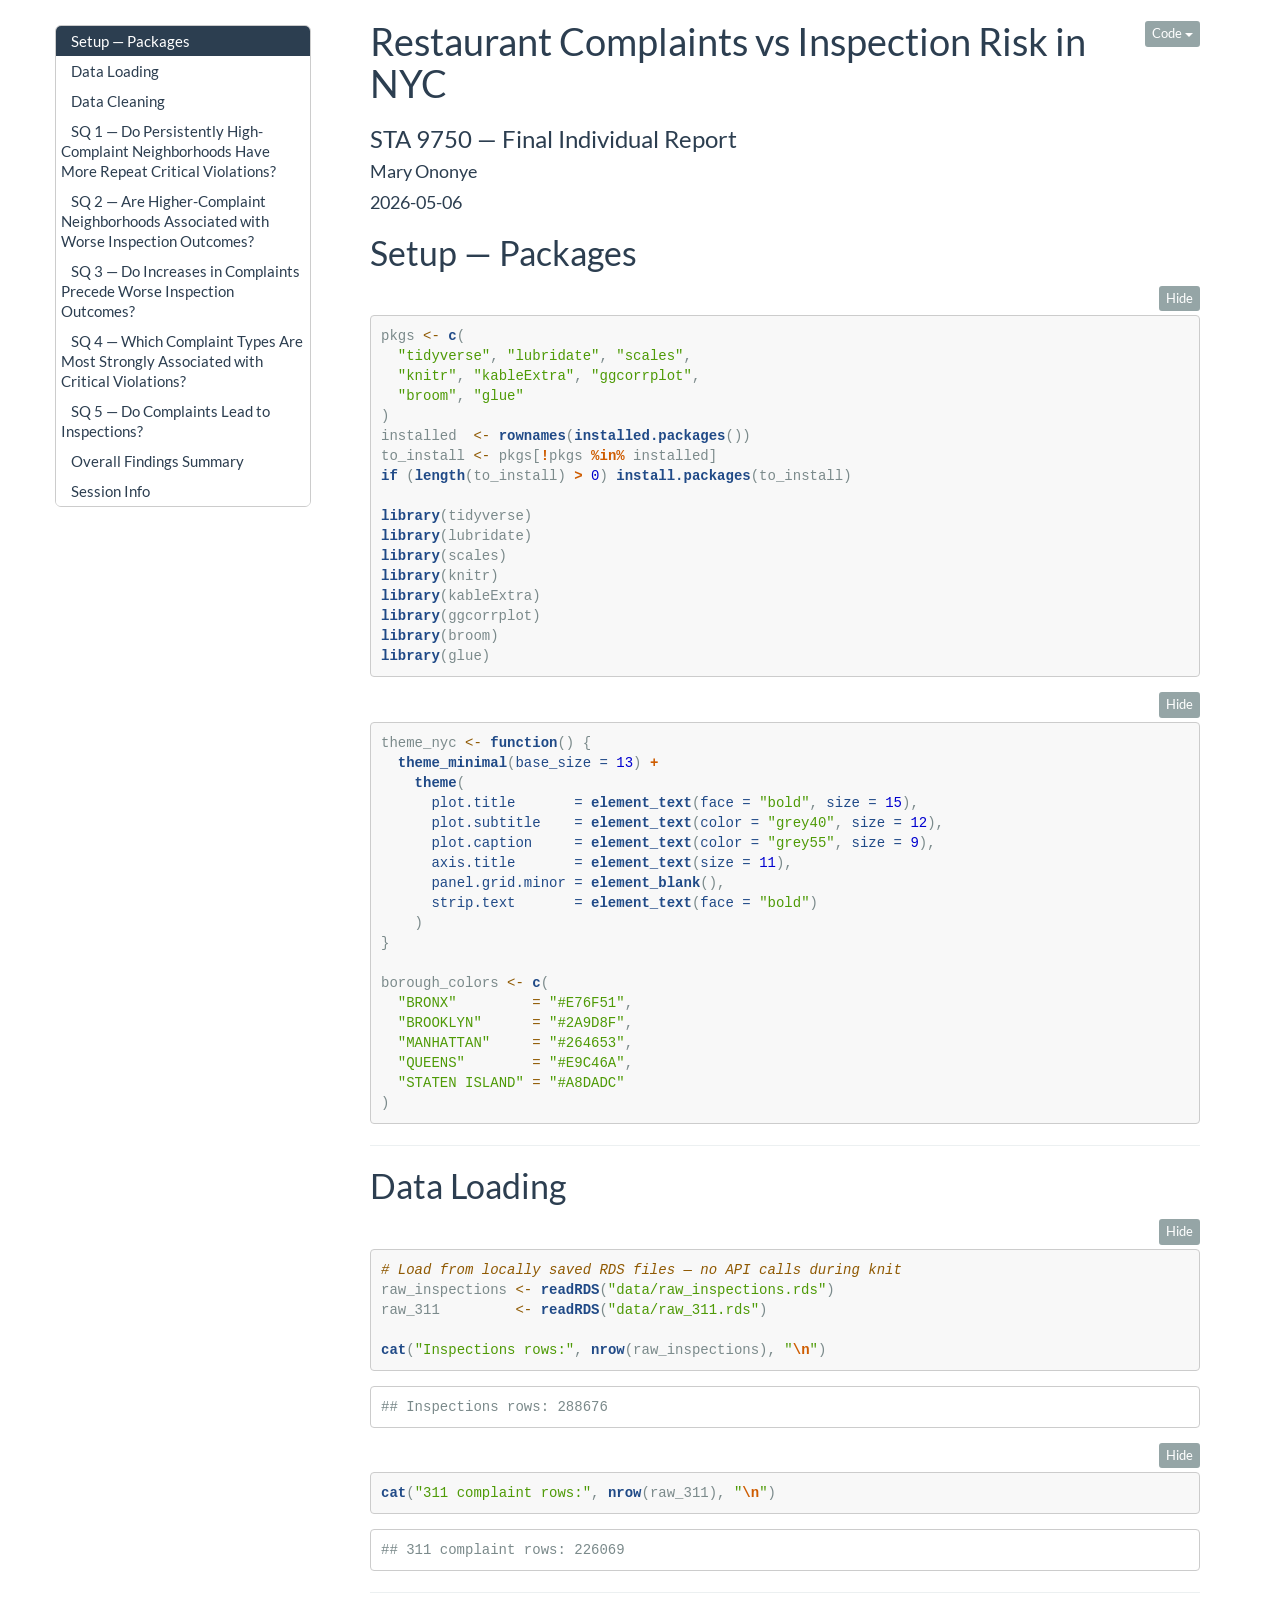
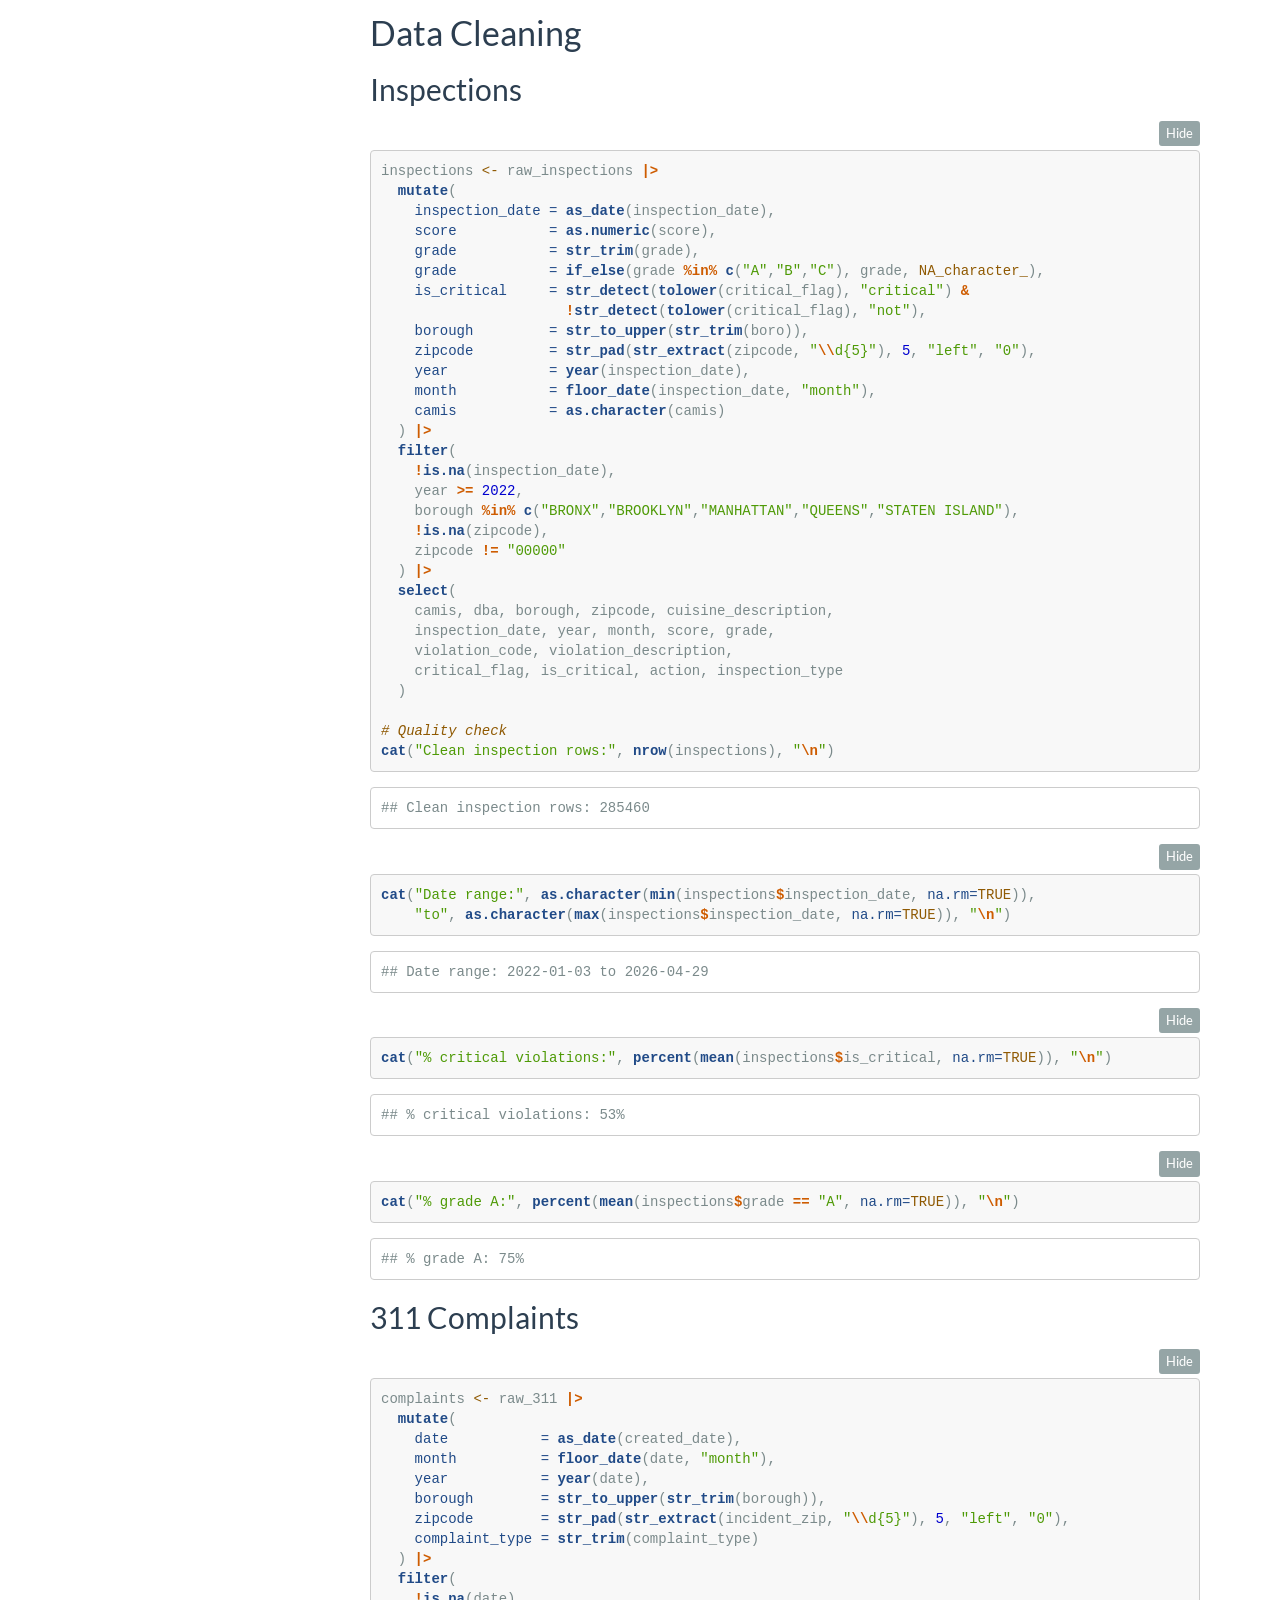
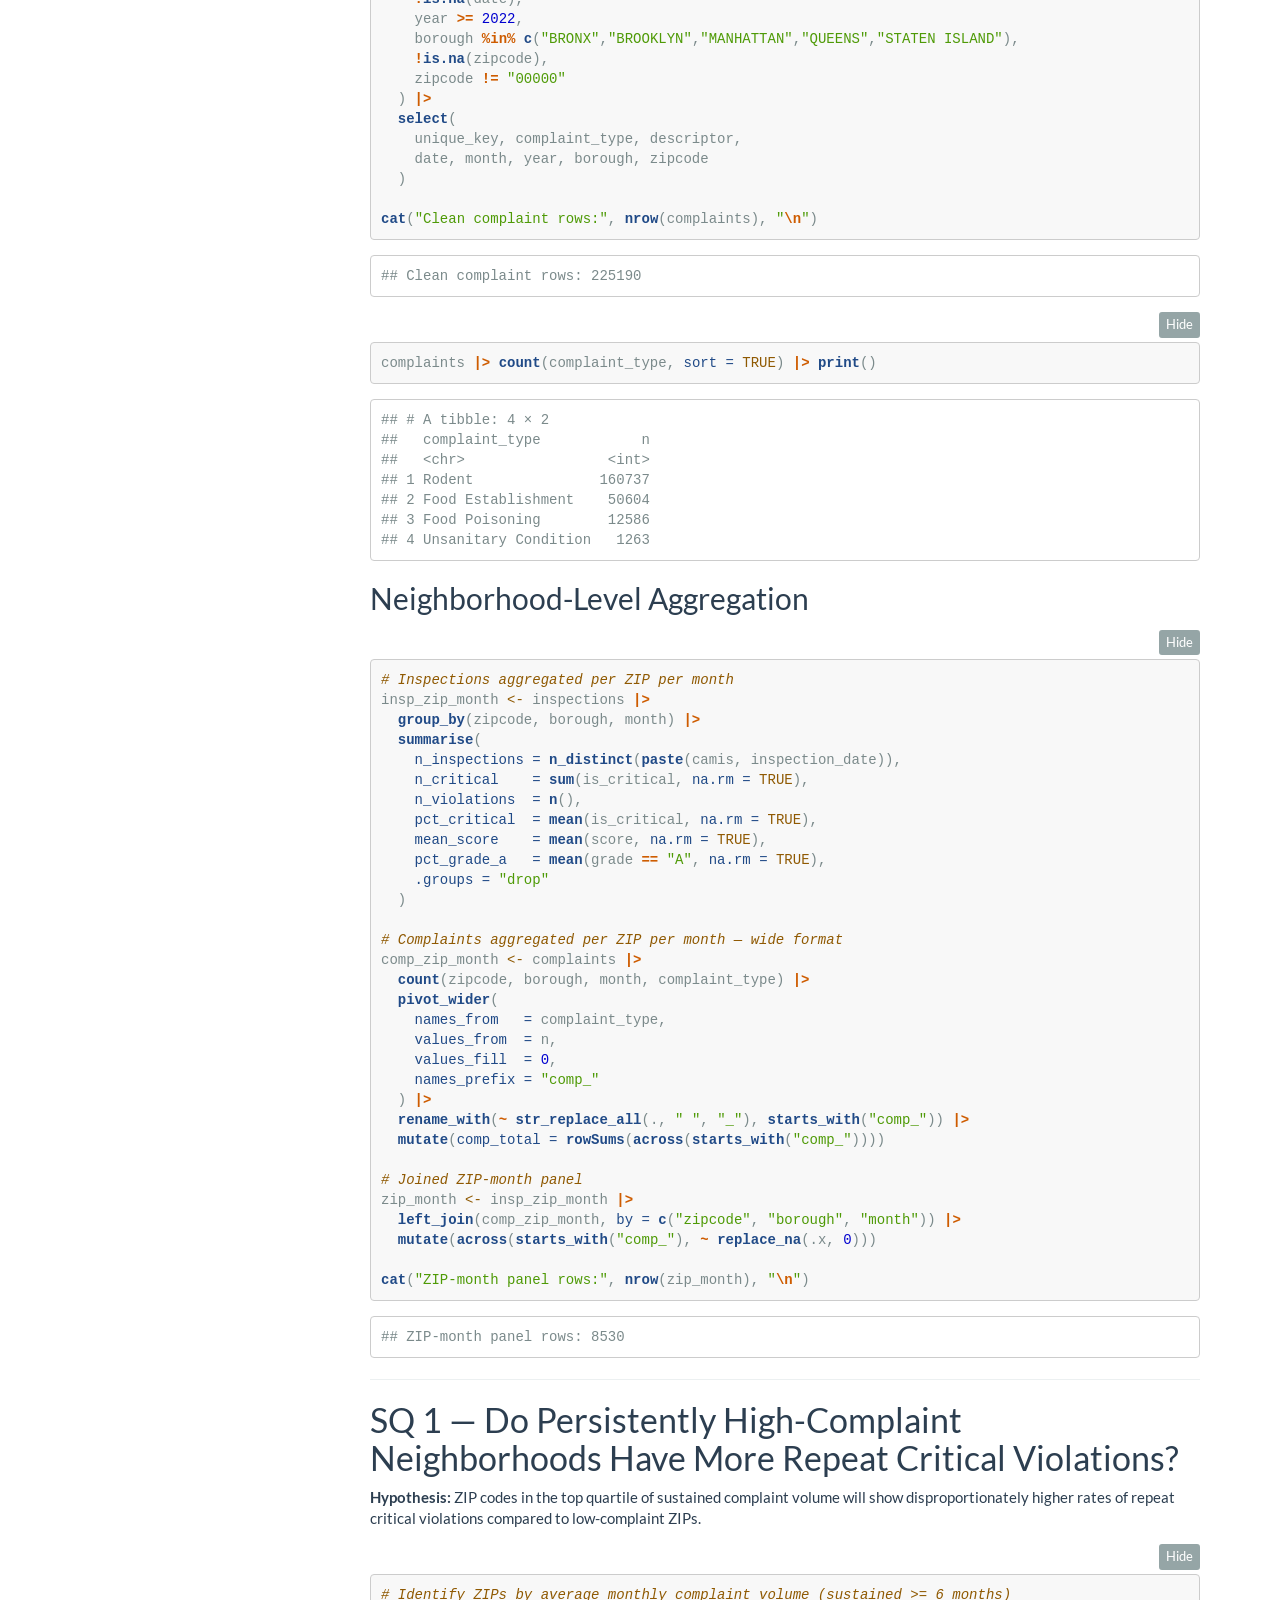
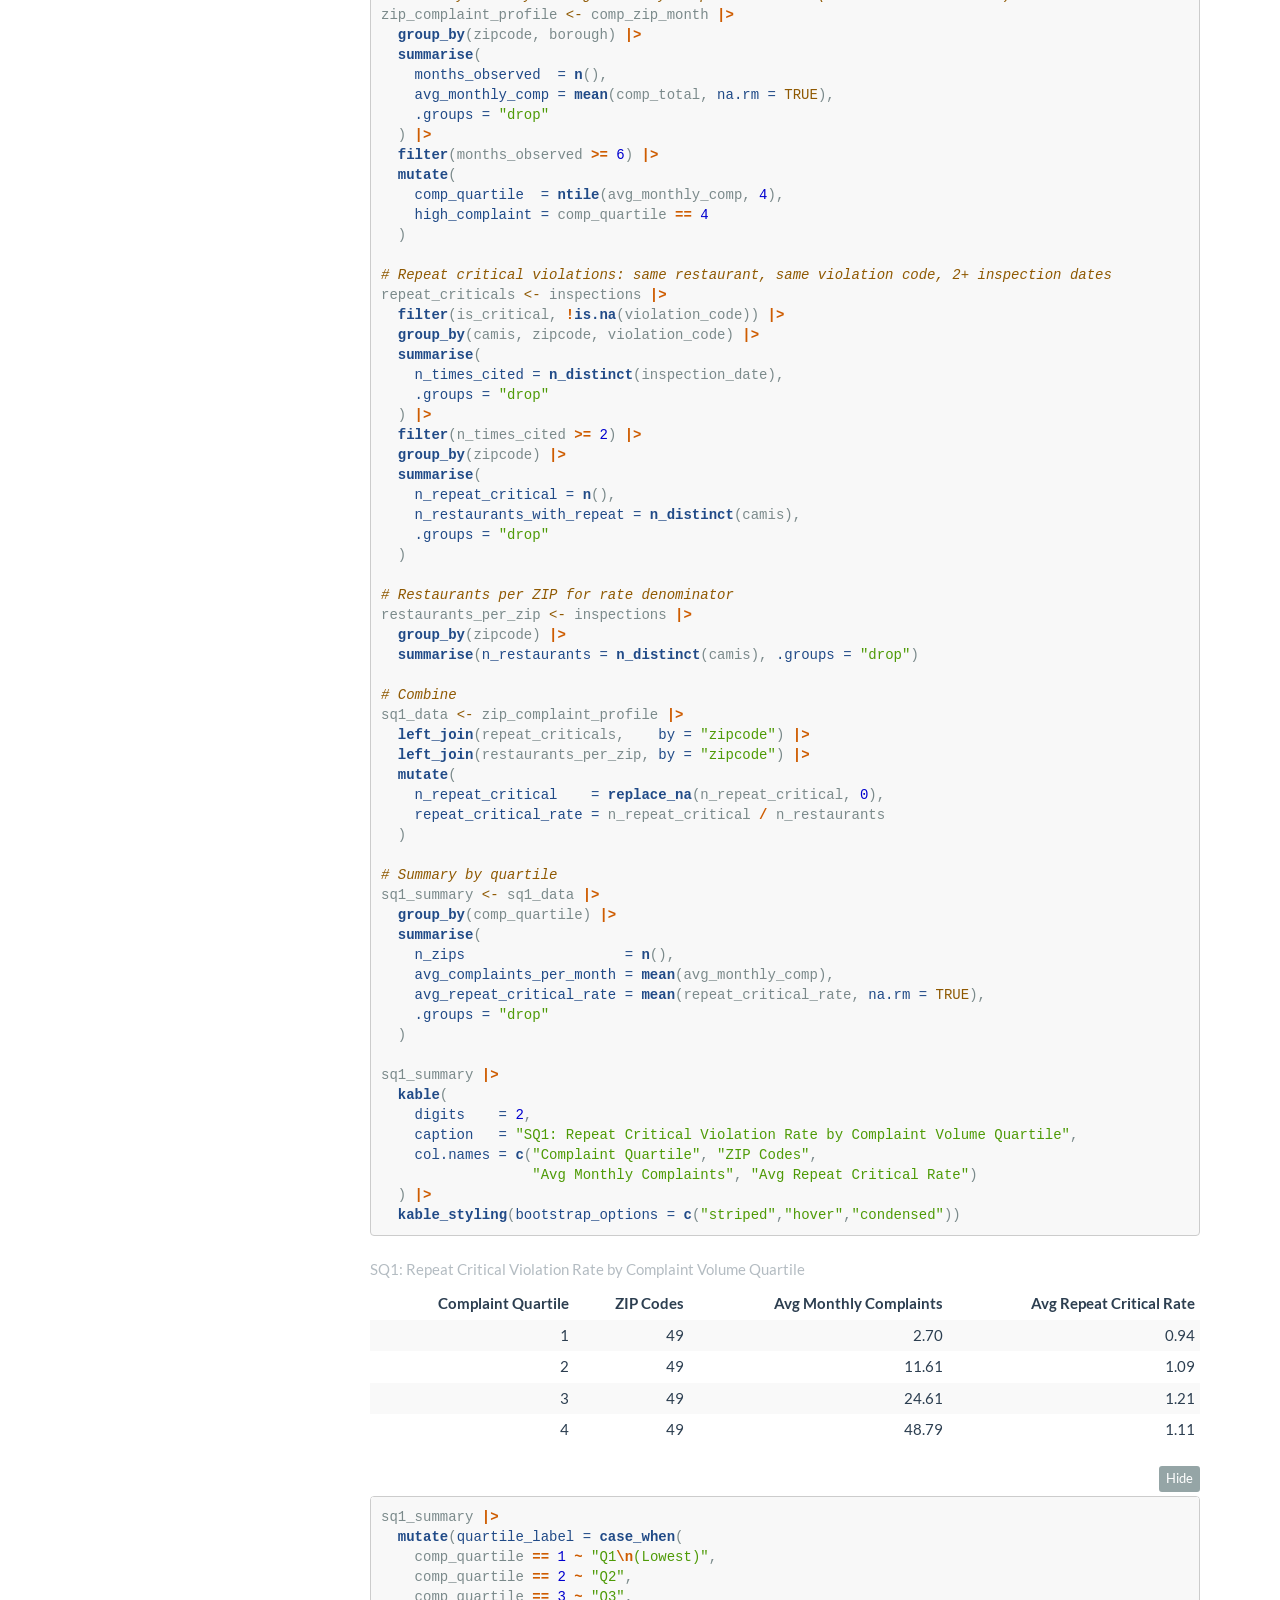
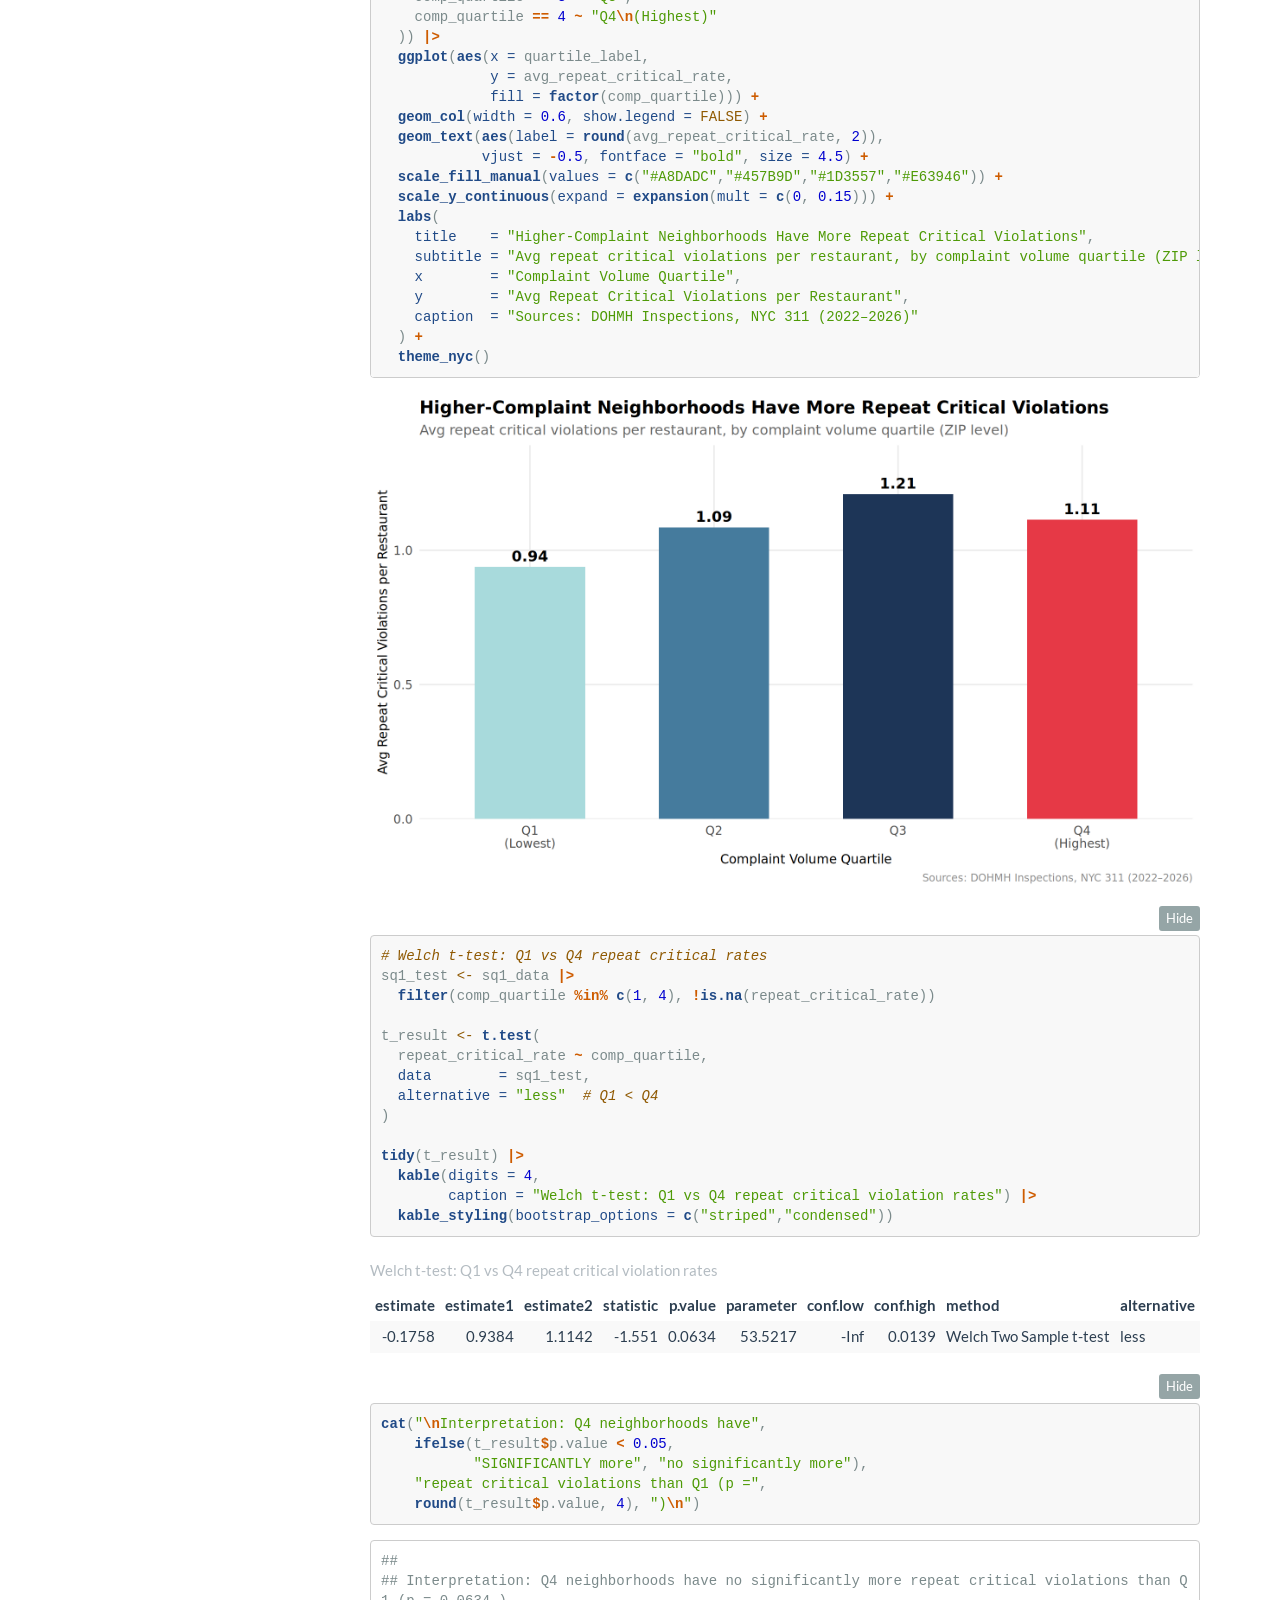
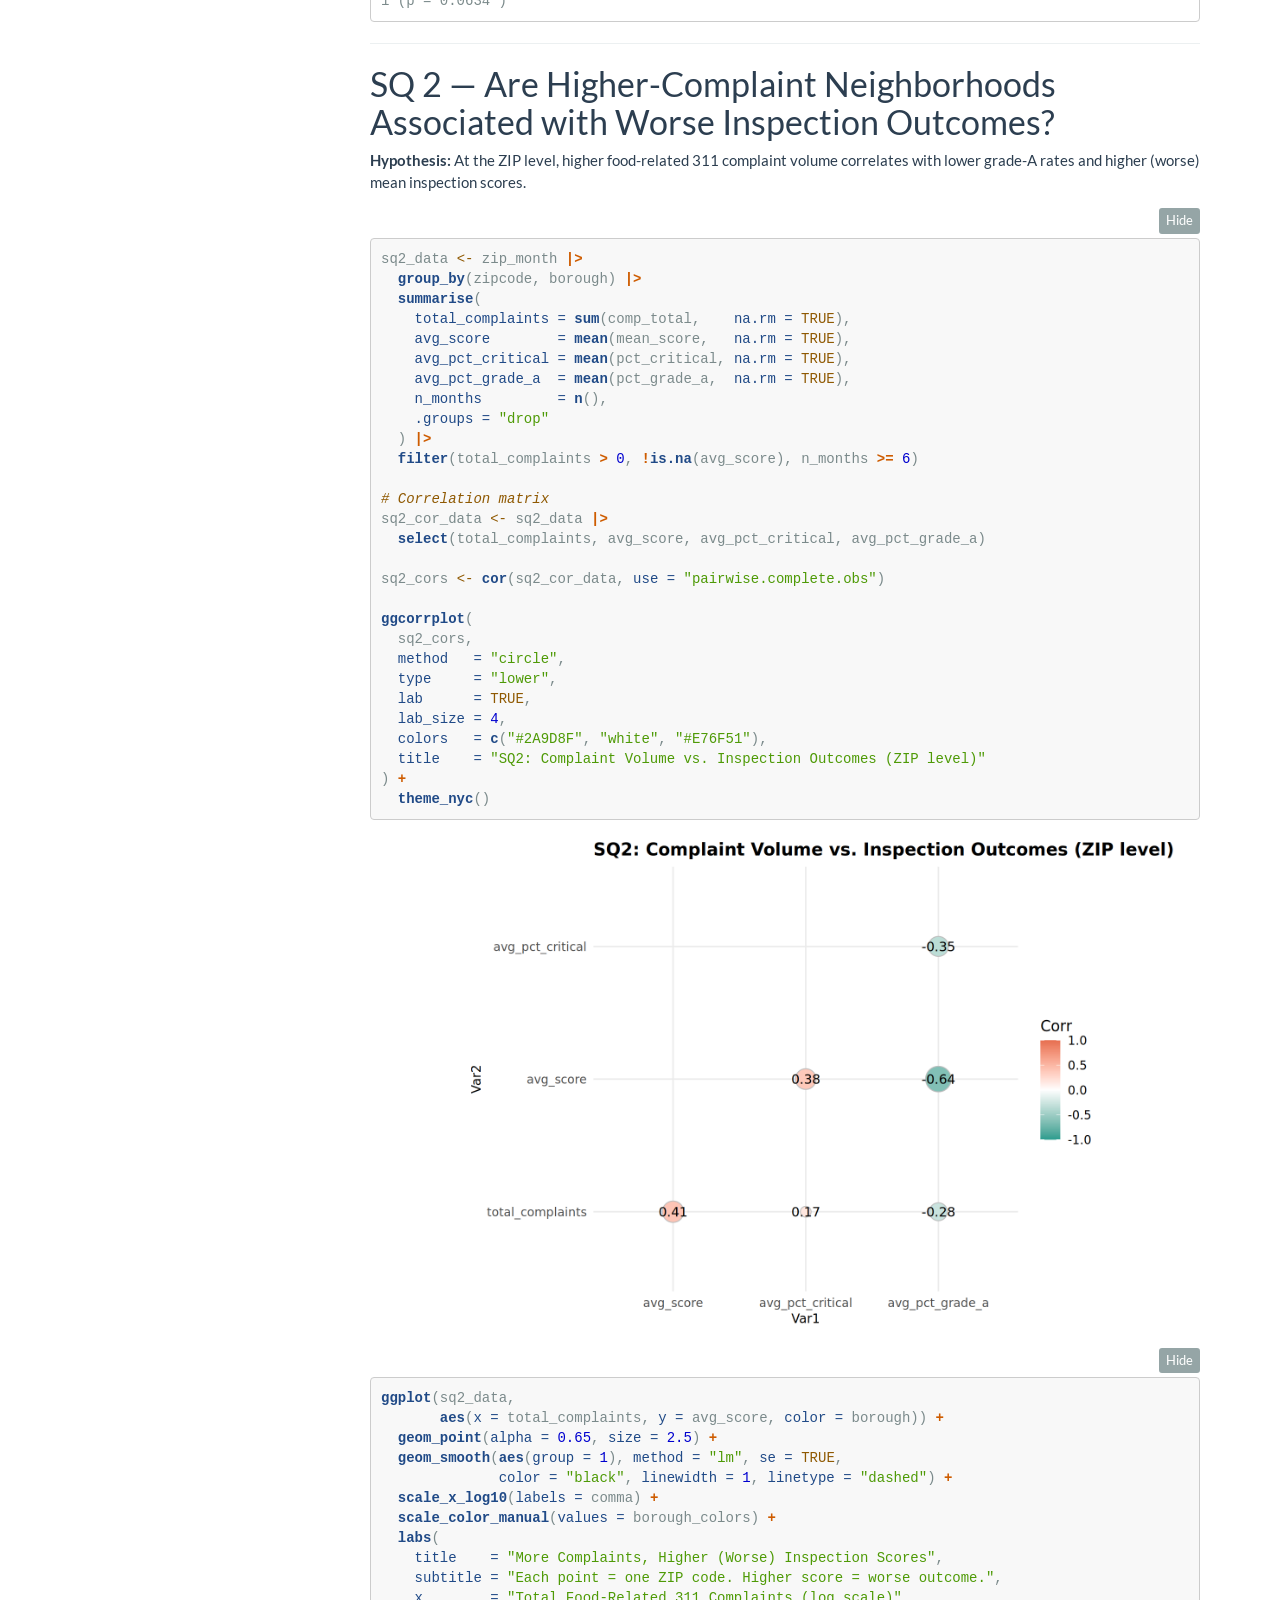
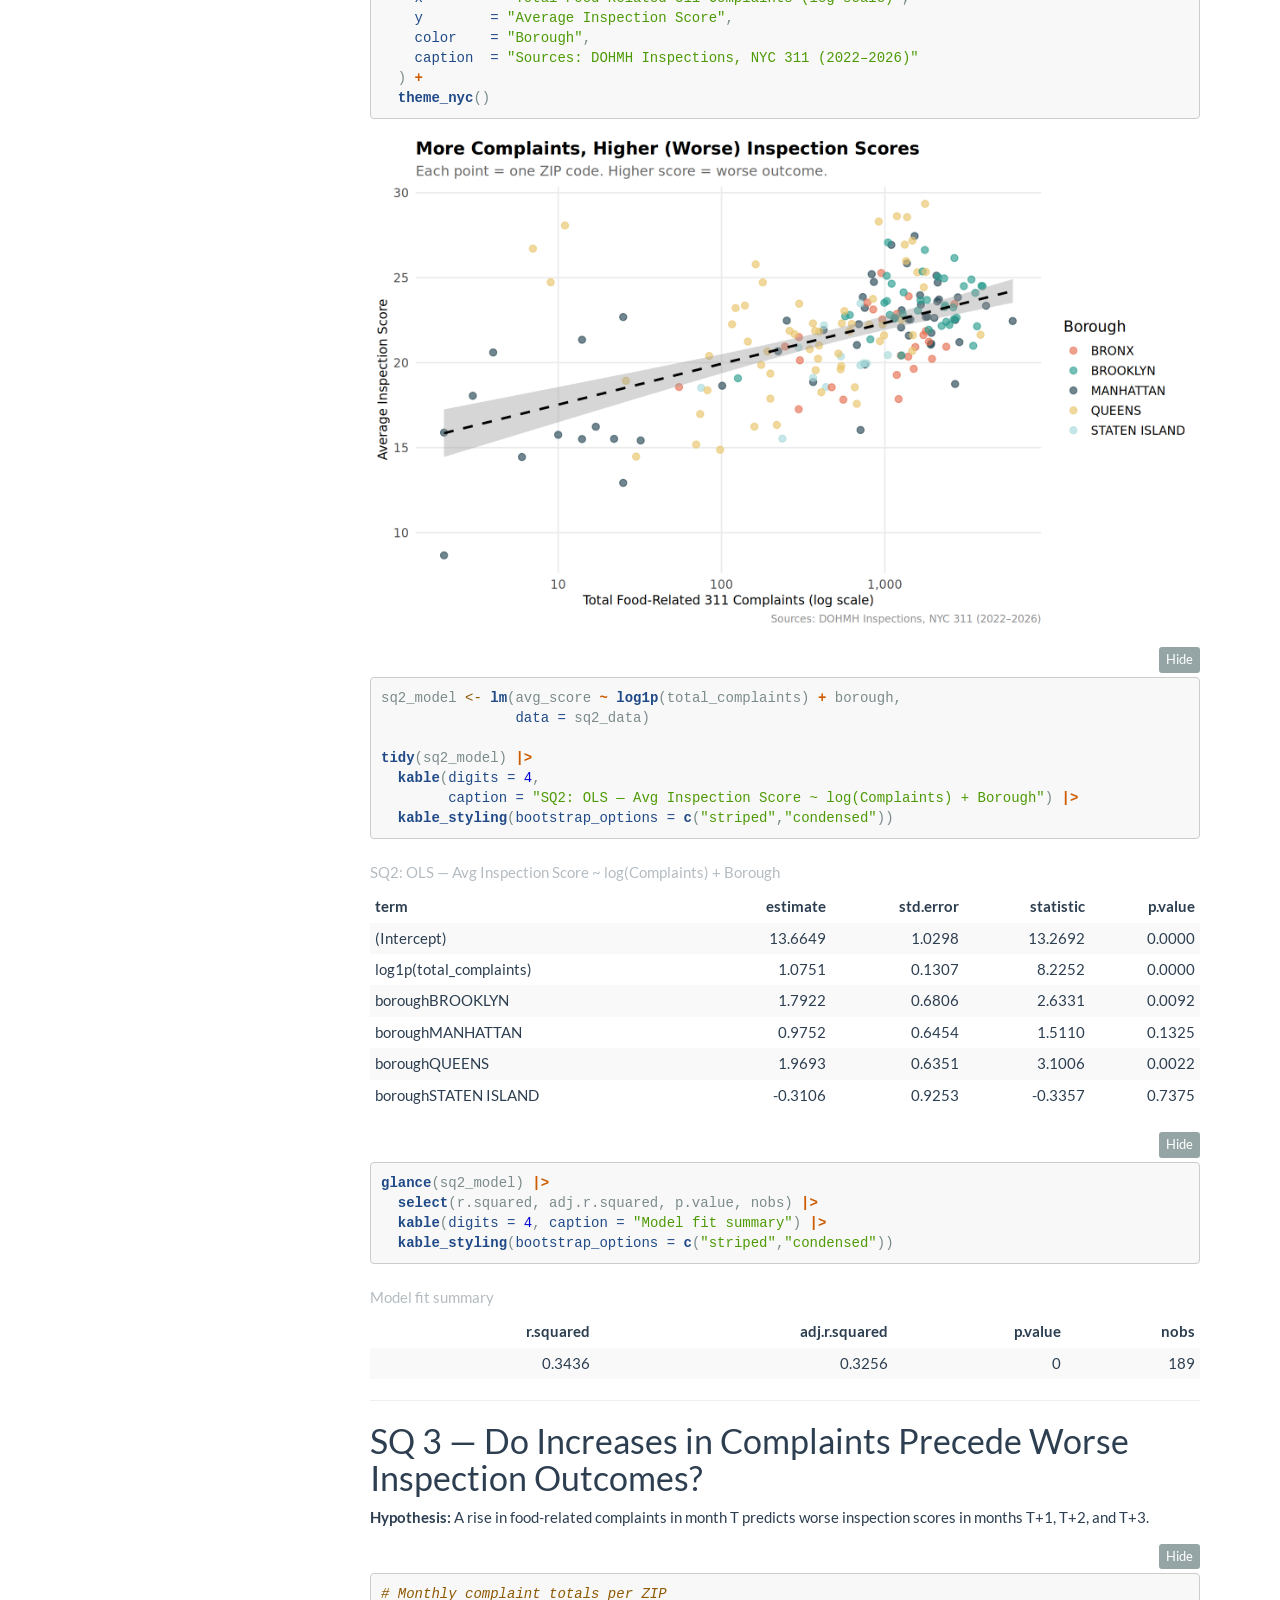
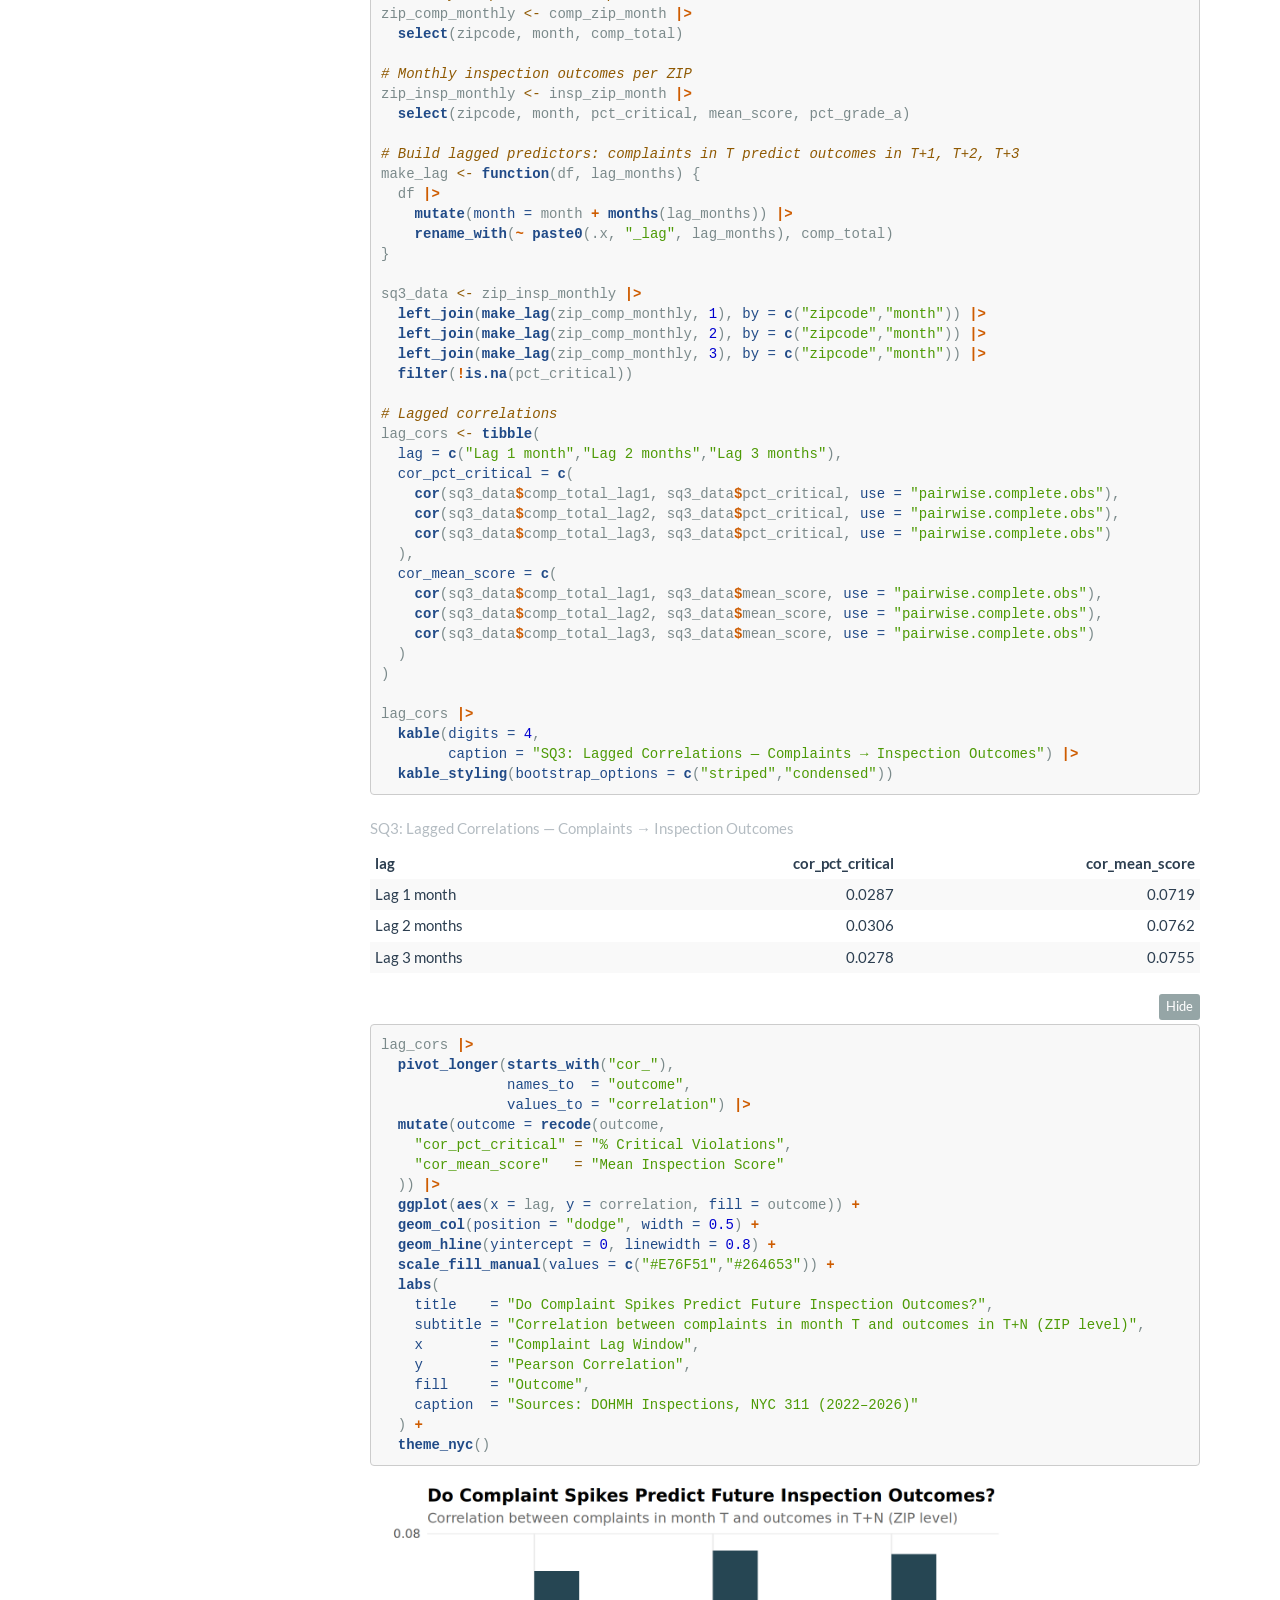
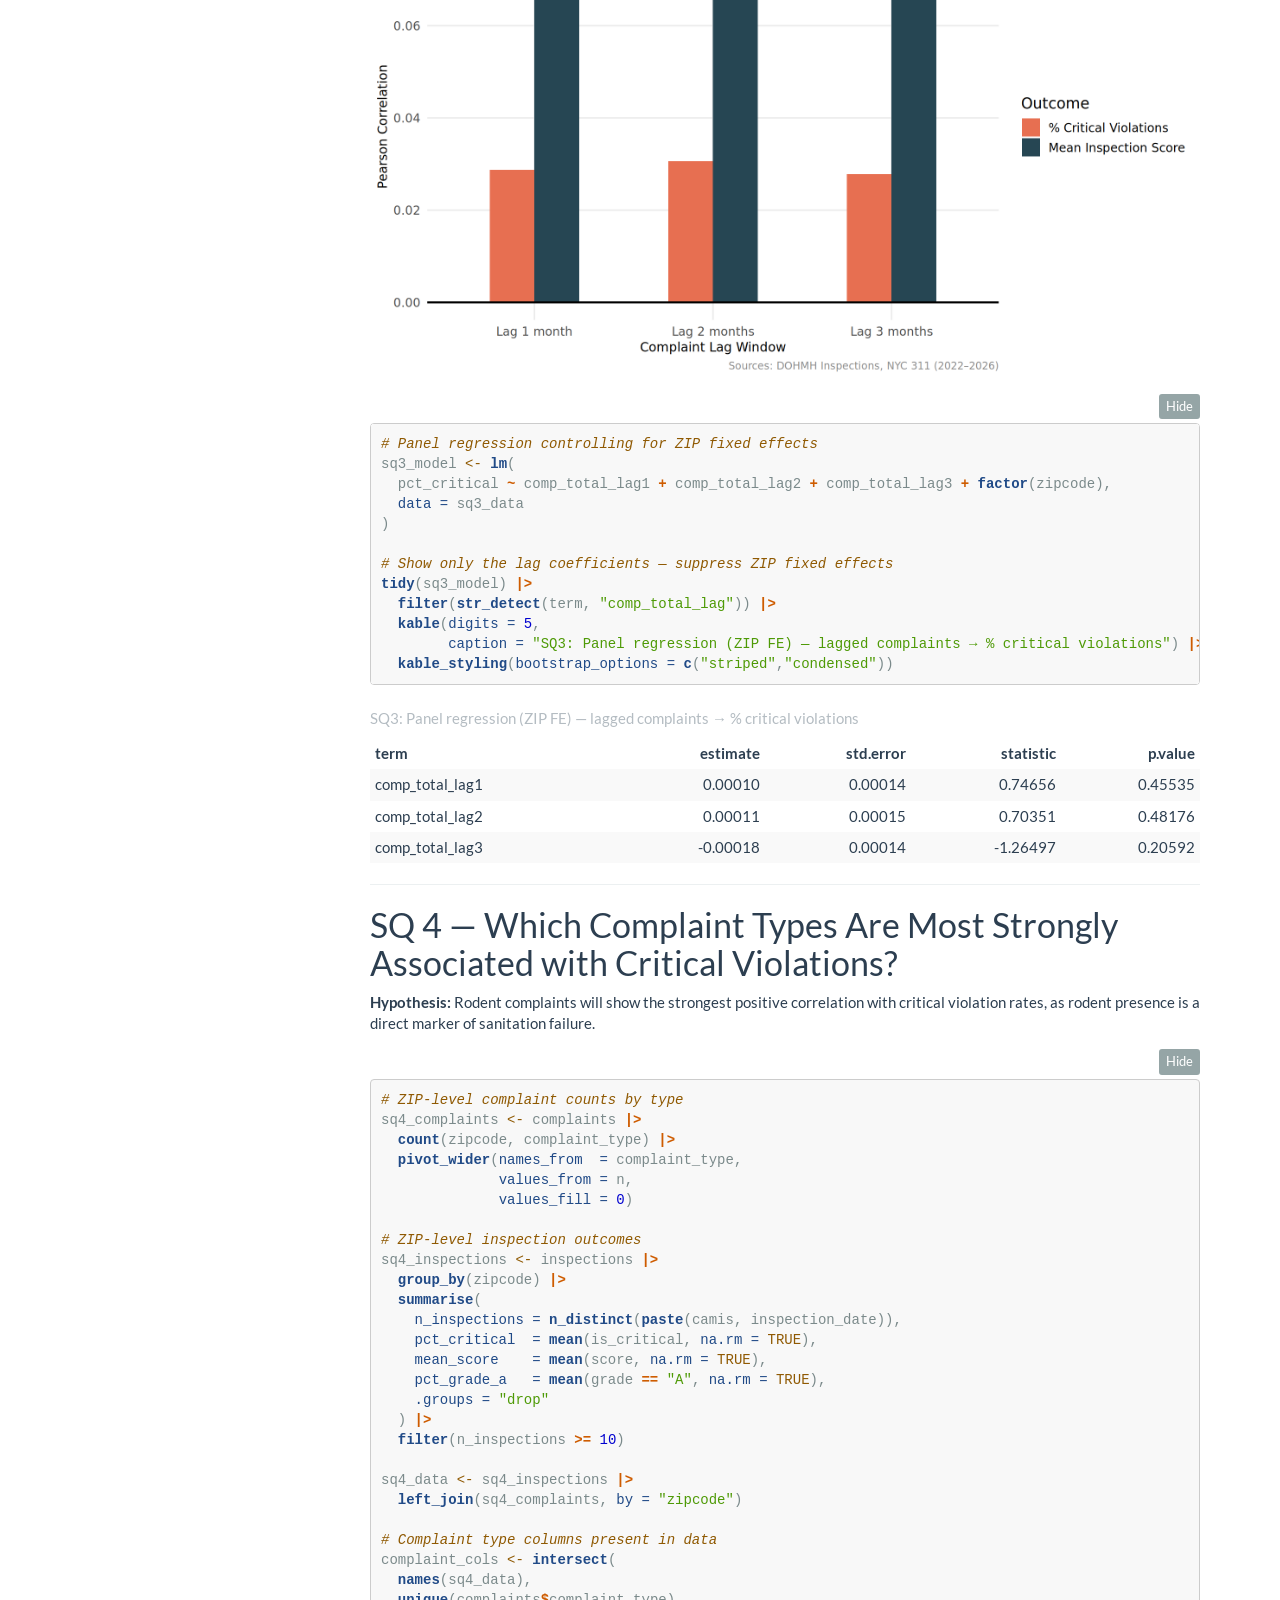
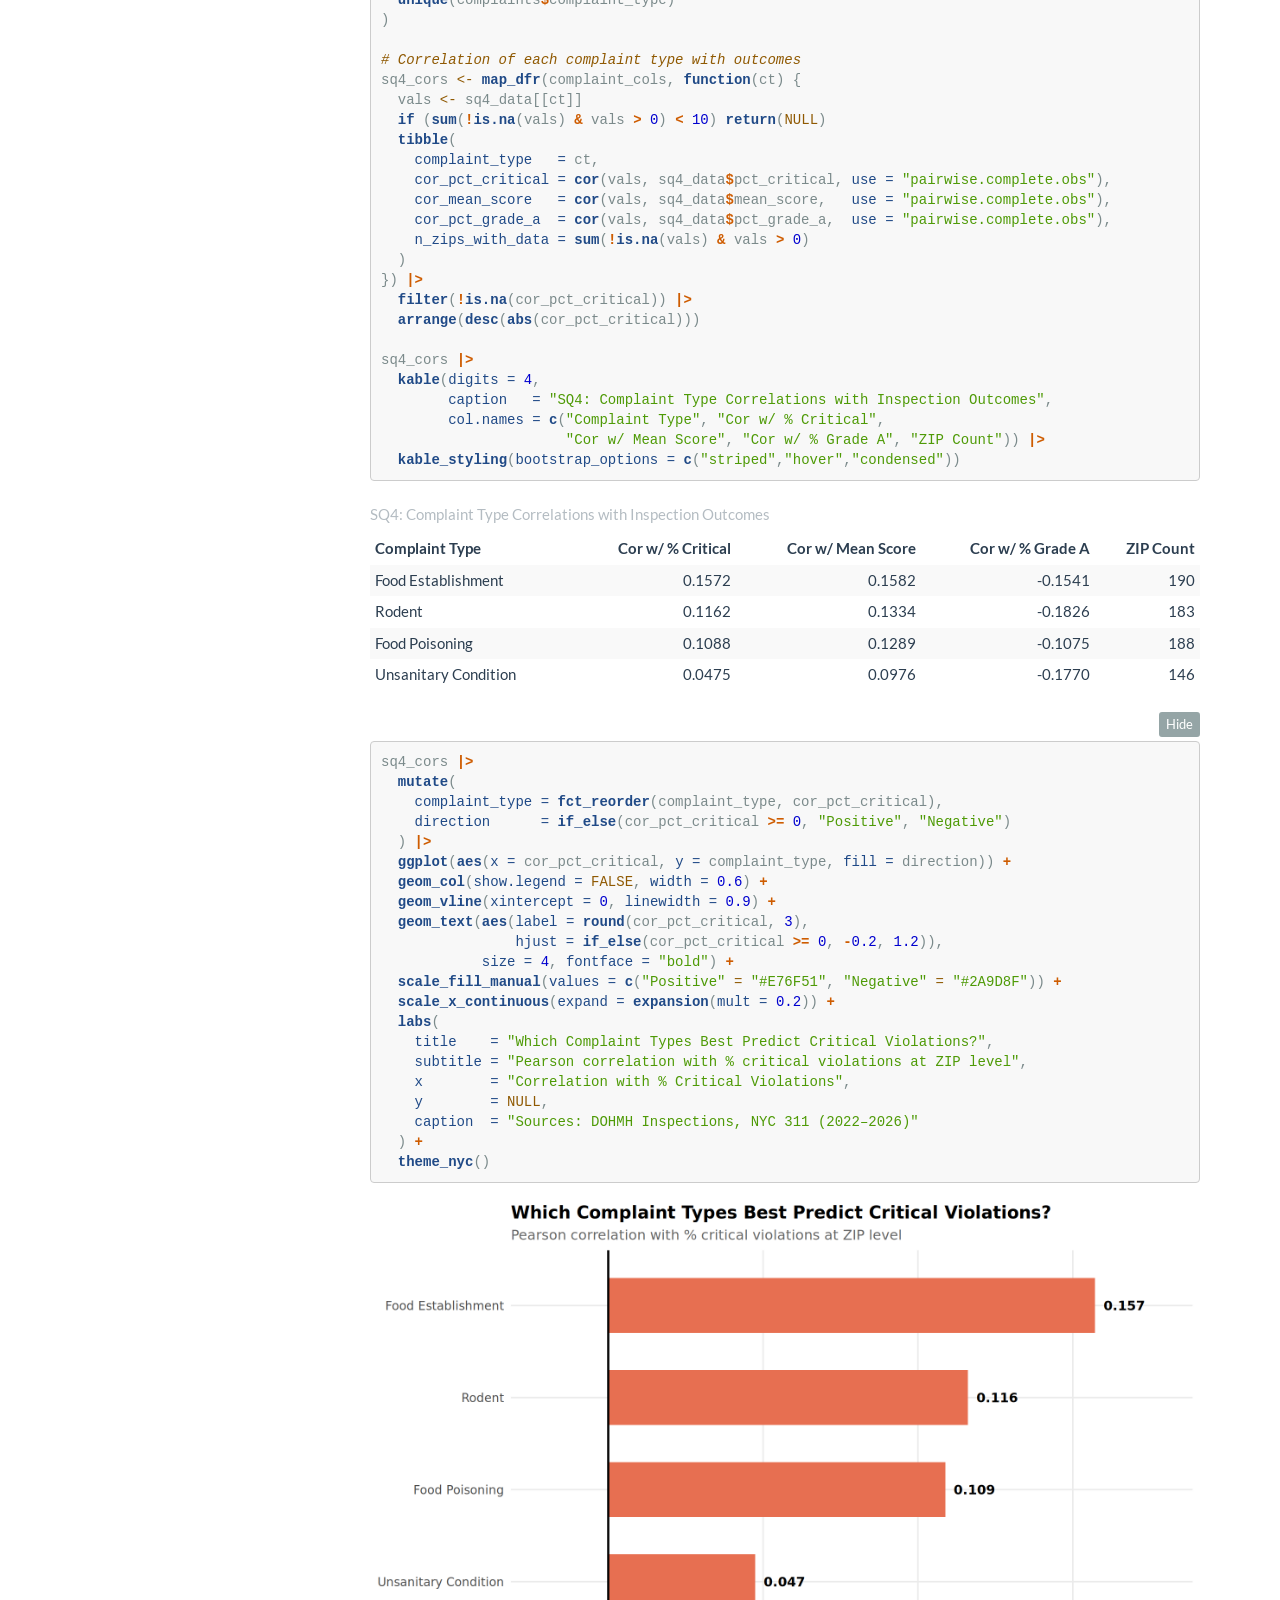
==== docs/individual_report.html @ 85f8470a "Add files via upload Final Presentation" ====
<!DOCTYPE html>

<html>

<head>

<meta charset="utf-8" />
<meta name="generator" content="pandoc" />
<meta http-equiv="X-UA-Compatible" content="IE=EDGE" />


<meta name="author" content="Mary Ononye" />

<meta name="date" content="2026-05-06" />

<title>Restaurant Complaints vs Inspection Risk in NYC</title>

<script>// Pandoc 2.9 adds attributes on both header and div. We remove the former (to
// be compatible with the behavior of Pandoc < 2.8).
document.addEventListener('DOMContentLoaded', function(e) {
  var hs = document.querySelectorAll("div.section[class*='level'] > :first-child");
  var i, h, a;
  for (i = 0; i < hs.length; i++) {
    h = hs[i];
    if (!/^h[1-6]$/i.test(h.tagName)) continue;  // it should be a header h1-h6
    a = h.attributes;
    while (a.length > 0) h.removeAttribute(a[0].name);
  }
});
</script>
<script>/*! jQuery v3.6.0 | (c) OpenJS Foundation and other contributors | jquery.org/license */
!function(e,t){"use strict";"object"==typeof module&&"object"==typeof module.exports?module.exports=e.document?t(e,!0):function(e){if(!e.document)throw new Error("jQuery requires a window with a document");return t(e)}:t(e)}("undefined"!=typeof window?window:this,function(C,e){"use strict";var t=[],r=Object.getPrototypeOf,s=t.slice,g=t.flat?function(e){return t.flat.call(e)}:function(e){return t.concat.apply([],e)},u=t.push,i=t.indexOf,n={},o=n.toString,v=n.hasOwnProperty,a=v.toString,l=a.call(Object),y={},m=function(e){return"function"==typeof e&&"number"!=typeof e.nodeType&&"function"!=typeof e.item},x=function(e){return null!=e&&e===e.window},E=C.document,c={type:!0,src:!0,nonce:!0,noModule:!0};function b(e,t,n){var r,i,o=(n=n||E).createElement("script");if(o.text=e,t)for(r in c)(i=t[r]||t.getAttribute&&t.getAttribute(r))&&o.setAttribute(r,i);n.head.appendChild(o).parentNode.removeChild(o)}function w(e){return null==e?e+"":"object"==typeof e||"function"==typeof e?n[o.call(e)]||"object":typeof e}var f="3.6.0",S=function(e,t){return new S.fn.init(e,t)};function p(e){var t=!!e&&"length"in e&&e.length,n=w(e);return!m(e)&&!x(e)&&("array"===n||0===t||"number"==typeof t&&0<t&&t-1 in e)}S.fn=S.prototype={jquery:f,constructor:S,length:0,toArray:function(){return s.call(this)},get:function(e){return null==e?s.call(this):e<0?this[e+this.length]:this[e]},pushStack:function(e){var t=S.merge(this.constructor(),e);return t.prevObject=this,t},each:function(e){return S.each(this,e)},map:function(n){return this.pushStack(S.map(this,function(e,t){return n.call(e,t,e)}))},slice:function(){return this.pushStack(s.apply(this,arguments))},first:function(){return this.eq(0)},last:function(){return this.eq(-1)},even:function(){return this.pushStack(S.grep(this,function(e,t){return(t+1)%2}))},odd:function(){return this.pushStack(S.grep(this,function(e,t){return t%2}))},eq:function(e){var t=this.length,n=+e+(e<0?t:0);return this.pushStack(0<=n&&n<t?[this[n]]:[])},end:function(){return this.prevObject||this.constructor()},push:u,sort:t.sort,splice:t.splice},S.extend=S.fn.extend=function(){var e,t,n,r,i,o,a=arguments[0]||{},s=1,u=arguments.length,l=!1;for("boolean"==typeof a&&(l=a,a=arguments[s]||{},s++),"object"==typeof a||m(a)||(a={}),s===u&&(a=this,s--);s<u;s++)if(null!=(e=arguments[s]))for(t in e)r=e[t],"__proto__"!==t&&a!==r&&(l&&r&&(S.isPlainObject(r)||(i=Array.isArray(r)))?(n=a[t],o=i&&!Array.isArray(n)?[]:i||S.isPlainObject(n)?n:{},i=!1,a[t]=S.extend(l,o,r)):void 0!==r&&(a[t]=r));return a},S.extend({expando:"jQuery"+(f+Math.random()).replace(/\D/g,""),isReady:!0,error:function(e){throw new Error(e)},noop:function(){},isPlainObject:function(e){var t,n;return!(!e||"[object Object]"!==o.call(e))&&(!(t=r(e))||"function"==typeof(n=v.call(t,"constructor")&&t.constructor)&&a.call(n)===l)},isEmptyObject:function(e){var t;for(t in e)return!1;return!0},globalEval:function(e,t,n){b(e,{nonce:t&&t.nonce},n)},each:function(e,t){var n,r=0;if(p(e)){for(n=e.length;r<n;r++)if(!1===t.call(e[r],r,e[r]))break}else for(r in e)if(!1===t.call(e[r],r,e[r]))break;return e},makeArray:function(e,t){var n=t||[];return null!=e&&(p(Object(e))?S.merge(n,"string"==typeof e?[e]:e):u.call(n,e)),n},inArray:function(e,t,n){return null==t?-1:i.call(t,e,n)},merge:function(e,t){for(var n=+t.length,r=0,i=e.length;r<n;r++)e[i++]=t[r];return e.length=i,e},grep:function(e,t,n){for(var r=[],i=0,o=e.length,a=!n;i<o;i++)!t(e[i],i)!==a&&r.push(e[i]);return r},map:function(e,t,n){var r,i,o=0,a=[];if(p(e))for(r=e.length;o<r;o++)null!=(i=t(e[o],o,n))&&a.push(i);else for(o in e)null!=(i=t(e[o],o,n))&&a.push(i);return g(a)},guid:1,support:y}),"function"==typeof Symbol&&(S.fn[Symbol.iterator]=t[Symbol.iterator]),S.each("Boolean Number String Function Array Date RegExp Object Error Symbol".split(" "),function(e,t){n["[object "+t+"]"]=t.toLowerCase()});var d=function(n){var e,d,b,o,i,h,f,g,w,u,l,T,C,a,E,v,s,c,y,S="sizzle"+1*new Date,p=n.document,k=0,r=0,m=ue(),x=ue(),A=ue(),N=ue(),j=function(e,t){return e===t&&(l=!0),0},D={}.hasOwnProperty,t=[],q=t.pop,L=t.push,H=t.push,O=t.slice,P=function(e,t){for(var n=0,r=e.length;n<r;n++)if(e[n]===t)return n;return-1},R="checked|selected|async|autofocus|autoplay|controls|defer|disabled|hidden|ismap|loop|multiple|open|readonly|required|scoped",M="[\\x20\\t\\r\\n\\f]",I="(?:\\\\[\\da-fA-F]{1,6}"+M+"?|\\\\[^\\r\\n\\f]|[\\w-]|[^\0-\\x7f])+",W="\\["+M+"*("+I+")(?:"+M+"*([*^$|!~]?=)"+M+"*(?:'((?:\\\\.|[^\\\\'])*)'|\"((?:\\\\.|[^\\\\\"])*)\"|("+I+"))|)"+M+"*\\]",F=":("+I+")(?:\\((('((?:\\\\.|[^\\\\'])*)'|\"((?:\\\\.|[^\\\\\"])*)\")|((?:\\\\.|[^\\\\()[\\]]|"+W+")*)|.*)\\)|)",B=new RegExp(M+"+","g"),$=new RegExp("^"+M+"+|((?:^|[^\\\\])(?:\\\\.)*)"+M+"+$","g"),_=new RegExp("^"+M+"*,"+M+"*"),z=new RegExp("^"+M+"*([>+~]|"+M+")"+M+"*"),U=new RegExp(M+"|>"),X=new RegExp(F),V=new RegExp("^"+I+"$"),G={ID:new RegExp("^#("+I+")"),CLASS:new RegExp("^\\.("+I+")"),TAG:new RegExp("^("+I+"|[*])"),ATTR:new RegExp("^"+W),PSEUDO:new RegExp("^"+F),CHILD:new RegExp("^:(only|first|last|nth|nth-last)-(child|of-type)(?:\\("+M+"*(even|odd|(([+-]|)(\\d*)n|)"+M+"*(?:([+-]|)"+M+"*(\\d+)|))"+M+"*\\)|)","i"),bool:new RegExp("^(?:"+R+")$","i"),needsContext:new RegExp("^"+M+"*[>+~]|:(even|odd|eq|gt|lt|nth|first|last)(?:\\("+M+"*((?:-\\d)?\\d*)"+M+"*\\)|)(?=[^-]|$)","i")},Y=/HTML$/i,Q=/^(?:input|select|textarea|button)$/i,J=/^h\d$/i,K=/^[^{]+\{\s*\[native \w/,Z=/^(?:#([\w-]+)|(\w+)|\.([\w-]+))$/,ee=/[+~]/,te=new RegExp("\\\\[\\da-fA-F]{1,6}"+M+"?|\\\\([^\\r\\n\\f])","g"),ne=function(e,t){var n="0x"+e.slice(1)-65536;return t||(n<0?String.fromCharCode(n+65536):String.fromCharCode(n>>10|55296,1023&n|56320))},re=/([\0-\x1f\x7f]|^-?\d)|^-$|[^\0-\x1f\x7f-\uFFFF\w-]/g,ie=function(e,t){return t?"\0"===e?"\ufffd":e.slice(0,-1)+"\\"+e.charCodeAt(e.length-1).toString(16)+" ":"\\"+e},oe=function(){T()},ae=be(function(e){return!0===e.disabled&&"fieldset"===e.nodeName.toLowerCase()},{dir:"parentNode",next:"legend"});try{H.apply(t=O.call(p.childNodes),p.childNodes),t[p.childNodes.length].nodeType}catch(e){H={apply:t.length?function(e,t){L.apply(e,O.call(t))}:function(e,t){var n=e.length,r=0;while(e[n++]=t[r++]);e.length=n-1}}}function se(t,e,n,r){var i,o,a,s,u,l,c,f=e&&e.ownerDocument,p=e?e.nodeType:9;if(n=n||[],"string"!=typeof t||!t||1!==p&&9!==p&&11!==p)return n;if(!r&&(T(e),e=e||C,E)){if(11!==p&&(u=Z.exec(t)))if(i=u[1]){if(9===p){if(!(a=e.getElementById(i)))return n;if(a.id===i)return n.push(a),n}else if(f&&(a=f.getElementById(i))&&y(e,a)&&a.id===i)return n.push(a),n}else{if(u[2])return H.apply(n,e.getElementsByTagName(t)),n;if((i=u[3])&&d.getElementsByClassName&&e.getElementsByClassName)return H.apply(n,e.getElementsByClassName(i)),n}if(d.qsa&&!N[t+" "]&&(!v||!v.test(t))&&(1!==p||"object"!==e.nodeName.toLowerCase())){if(c=t,f=e,1===p&&(U.test(t)||z.test(t))){(f=ee.test(t)&&ye(e.parentNode)||e)===e&&d.scope||((s=e.getAttribute("id"))?s=s.replace(re,ie):e.setAttribute("id",s=S)),o=(l=h(t)).length;while(o--)l[o]=(s?"#"+s:":scope")+" "+xe(l[o]);c=l.join(",")}try{return H.apply(n,f.querySelectorAll(c)),n}catch(e){N(t,!0)}finally{s===S&&e.removeAttribute("id")}}}return g(t.replace($,"$1"),e,n,r)}function ue(){var r=[];return function e(t,n){return r.push(t+" ")>b.cacheLength&&delete e[r.shift()],e[t+" "]=n}}function le(e){return e[S]=!0,e}function ce(e){var t=C.createElement("fieldset");try{return!!e(t)}catch(e){return!1}finally{t.parentNode&&t.parentNode.removeChild(t),t=null}}function fe(e,t){var n=e.split("|"),r=n.length;while(r--)b.attrHandle[n[r]]=t}function pe(e,t){var n=t&&e,r=n&&1===e.nodeType&&1===t.nodeType&&e.sourceIndex-t.sourceIndex;if(r)return r;if(n)while(n=n.nextSibling)if(n===t)return-1;return e?1:-1}function de(t){return function(e){return"input"===e.nodeName.toLowerCase()&&e.type===t}}function he(n){return function(e){var t=e.nodeName.toLowerCase();return("input"===t||"button"===t)&&e.type===n}}function ge(t){return function(e){return"form"in e?e.parentNode&&!1===e.disabled?"label"in e?"label"in e.parentNode?e.parentNode.disabled===t:e.disabled===t:e.isDisabled===t||e.isDisabled!==!t&&ae(e)===t:e.disabled===t:"label"in e&&e.disabled===t}}function ve(a){return le(function(o){return o=+o,le(function(e,t){var n,r=a([],e.length,o),i=r.length;while(i--)e[n=r[i]]&&(e[n]=!(t[n]=e[n]))})})}function ye(e){return e&&"undefined"!=typeof e.getElementsByTagName&&e}for(e in d=se.support={},i=se.isXML=function(e){var t=e&&e.namespaceURI,n=e&&(e.ownerDocument||e).documentElement;return!Y.test(t||n&&n.nodeName||"HTML")},T=se.setDocument=function(e){var t,n,r=e?e.ownerDocument||e:p;return r!=C&&9===r.nodeType&&r.documentElement&&(a=(C=r).documentElement,E=!i(C),p!=C&&(n=C.defaultView)&&n.top!==n&&(n.addEventListener?n.addEventListener("unload",oe,!1):n.attachEvent&&n.attachEvent("onunload",oe)),d.scope=ce(function(e){return a.appendChild(e).appendChild(C.createElement("div")),"undefined"!=typeof e.querySelectorAll&&!e.querySelectorAll(":scope fieldset div").length}),d.attributes=ce(function(e){return e.className="i",!e.getAttribute("className")}),d.getElementsByTagName=ce(function(e){return e.appendChild(C.createComment("")),!e.getElementsByTagName("*").length}),d.getElementsByClassName=K.test(C.getElementsByClassName),d.getById=ce(function(e){return a.appendChild(e).id=S,!C.getElementsByName||!C.getElementsByName(S).length}),d.getById?(b.filter.ID=function(e){var t=e.replace(te,ne);return function(e){return e.getAttribute("id")===t}},b.find.ID=function(e,t){if("undefined"!=typeof t.getElementById&&E){var n=t.getElementById(e);return n?[n]:[]}}):(b.filter.ID=function(e){var n=e.replace(te,ne);return function(e){var t="undefined"!=typeof e.getAttributeNode&&e.getAttributeNode("id");return t&&t.value===n}},b.find.ID=function(e,t){if("undefined"!=typeof t.getElementById&&E){var n,r,i,o=t.getElementById(e);if(o){if((n=o.getAttributeNode("id"))&&n.value===e)return[o];i=t.getElementsByName(e),r=0;while(o=i[r++])if((n=o.getAttributeNode("id"))&&n.value===e)return[o]}return[]}}),b.find.TAG=d.getElementsByTagName?function(e,t){return"undefined"!=typeof t.getElementsByTagName?t.getElementsByTagName(e):d.qsa?t.querySelectorAll(e):void 0}:function(e,t){var n,r=[],i=0,o=t.getElementsByTagName(e);if("*"===e){while(n=o[i++])1===n.nodeType&&r.push(n);return r}return o},b.find.CLASS=d.getElementsByClassName&&function(e,t){if("undefined"!=typeof t.getElementsByClassName&&E)return t.getElementsByClassName(e)},s=[],v=[],(d.qsa=K.test(C.querySelectorAll))&&(ce(function(e){var t;a.appendChild(e).innerHTML="<a id='"+S+"'></a><select id='"+S+"-\r\\' msallowcapture=''><option selected=''></option></select>",e.querySelectorAll("[msallowcapture^='']").length&&v.push("[*^$]="+M+"*(?:''|\"\")"),e.querySelectorAll("[selected]").length||v.push("\\["+M+"*(?:value|"+R+")"),e.querySelectorAll("[id~="+S+"-]").length||v.push("~="),(t=C.createElement("input")).setAttribute("name",""),e.appendChild(t),e.querySelectorAll("[name='']").length||v.push("\\["+M+"*name"+M+"*="+M+"*(?:''|\"\")"),e.querySelectorAll(":checked").length||v.push(":checked"),e.querySelectorAll("a#"+S+"+*").length||v.push(".#.+[+~]"),e.querySelectorAll("\\\f"),v.push("[\\r\\n\\f]")}),ce(function(e){e.innerHTML="<a href='' disabled='disabled'></a><select disabled='disabled'><option/></select>";var t=C.createElement("input");t.setAttribute("type","hidden"),e.appendChild(t).setAttribute("name","D"),e.querySelectorAll("[name=d]").length&&v.push("name"+M+"*[*^$|!~]?="),2!==e.querySelectorAll(":enabled").length&&v.push(":enabled",":disabled"),a.appendChild(e).disabled=!0,2!==e.querySelectorAll(":disabled").length&&v.push(":enabled",":disabled"),e.querySelectorAll("*,:x"),v.push(",.*:")})),(d.matchesSelector=K.test(c=a.matches||a.webkitMatchesSelector||a.mozMatchesSelector||a.oMatchesSelector||a.msMatchesSelector))&&ce(function(e){d.disconnectedMatch=c.call(e,"*"),c.call(e,"[s!='']:x"),s.push("!=",F)}),v=v.length&&new RegExp(v.join("|")),s=s.length&&new RegExp(s.join("|")),t=K.test(a.compareDocumentPosition),y=t||K.test(a.contains)?function(e,t){var n=9===e.nodeType?e.documentElement:e,r=t&&t.parentNode;return e===r||!(!r||1!==r.nodeType||!(n.contains?n.contains(r):e.compareDocumentPosition&&16&e.compareDocumentPosition(r)))}:function(e,t){if(t)while(t=t.parentNode)if(t===e)return!0;return!1},j=t?function(e,t){if(e===t)return l=!0,0;var n=!e.compareDocumentPosition-!t.compareDocumentPosition;return n||(1&(n=(e.ownerDocument||e)==(t.ownerDocument||t)?e.compareDocumentPosition(t):1)||!d.sortDetached&&t.compareDocumentPosition(e)===n?e==C||e.ownerDocument==p&&y(p,e)?-1:t==C||t.ownerDocument==p&&y(p,t)?1:u?P(u,e)-P(u,t):0:4&n?-1:1)}:function(e,t){if(e===t)return l=!0,0;var n,r=0,i=e.parentNode,o=t.parentNode,a=[e],s=[t];if(!i||!o)return e==C?-1:t==C?1:i?-1:o?1:u?P(u,e)-P(u,t):0;if(i===o)return pe(e,t);n=e;while(n=n.parentNode)a.unshift(n);n=t;while(n=n.parentNode)s.unshift(n);while(a[r]===s[r])r++;return r?pe(a[r],s[r]):a[r]==p?-1:s[r]==p?1:0}),C},se.matches=function(e,t){return se(e,null,null,t)},se.matchesSelector=function(e,t){if(T(e),d.matchesSelector&&E&&!N[t+" "]&&(!s||!s.test(t))&&(!v||!v.test(t)))try{var n=c.call(e,t);if(n||d.disconnectedMatch||e.document&&11!==e.document.nodeType)return n}catch(e){N(t,!0)}return 0<se(t,C,null,[e]).length},se.contains=function(e,t){return(e.ownerDocument||e)!=C&&T(e),y(e,t)},se.attr=function(e,t){(e.ownerDocument||e)!=C&&T(e);var n=b.attrHandle[t.toLowerCase()],r=n&&D.call(b.attrHandle,t.toLowerCase())?n(e,t,!E):void 0;return void 0!==r?r:d.attributes||!E?e.getAttribute(t):(r=e.getAttributeNode(t))&&r.specified?r.value:null},se.escape=function(e){return(e+"").replace(re,ie)},se.error=function(e){throw new Error("Syntax error, unrecognized expression: "+e)},se.uniqueSort=function(e){var t,n=[],r=0,i=0;if(l=!d.detectDuplicates,u=!d.sortStable&&e.slice(0),e.sort(j),l){while(t=e[i++])t===e[i]&&(r=n.push(i));while(r--)e.splice(n[r],1)}return u=null,e},o=se.getText=function(e){var t,n="",r=0,i=e.nodeType;if(i){if(1===i||9===i||11===i){if("string"==typeof e.textContent)return e.textContent;for(e=e.firstChild;e;e=e.nextSibling)n+=o(e)}else if(3===i||4===i)return e.nodeValue}else while(t=e[r++])n+=o(t);return n},(b=se.selectors={cacheLength:50,createPseudo:le,match:G,attrHandle:{},find:{},relative:{">":{dir:"parentNode",first:!0}," ":{dir:"parentNode"},"+":{dir:"previousSibling",first:!0},"~":{dir:"previousSibling"}},preFilter:{ATTR:function(e){return e[1]=e[1].replace(te,ne),e[3]=(e[3]||e[4]||e[5]||"").replace(te,ne),"~="===e[2]&&(e[3]=" "+e[3]+" "),e.slice(0,4)},CHILD:function(e){return e[1]=e[1].toLowerCase(),"nth"===e[1].slice(0,3)?(e[3]||se.error(e[0]),e[4]=+(e[4]?e[5]+(e[6]||1):2*("even"===e[3]||"odd"===e[3])),e[5]=+(e[7]+e[8]||"odd"===e[3])):e[3]&&se.error(e[0]),e},PSEUDO:function(e){var t,n=!e[6]&&e[2];return G.CHILD.test(e[0])?null:(e[3]?e[2]=e[4]||e[5]||"":n&&X.test(n)&&(t=h(n,!0))&&(t=n.indexOf(")",n.length-t)-n.length)&&(e[0]=e[0].slice(0,t),e[2]=n.slice(0,t)),e.slice(0,3))}},filter:{TAG:function(e){var t=e.replace(te,ne).toLowerCase();return"*"===e?function(){return!0}:function(e){return e.nodeName&&e.nodeName.toLowerCase()===t}},CLASS:function(e){var t=m[e+" "];return t||(t=new RegExp("(^|"+M+")"+e+"("+M+"|$)"))&&m(e,function(e){return t.test("string"==typeof e.className&&e.className||"undefined"!=typeof e.getAttribute&&e.getAttribute("class")||"")})},ATTR:function(n,r,i){return function(e){var t=se.attr(e,n);return null==t?"!="===r:!r||(t+="","="===r?t===i:"!="===r?t!==i:"^="===r?i&&0===t.indexOf(i):"*="===r?i&&-1<t.indexOf(i):"$="===r?i&&t.slice(-i.length)===i:"~="===r?-1<(" "+t.replace(B," ")+" ").indexOf(i):"|="===r&&(t===i||t.slice(0,i.length+1)===i+"-"))}},CHILD:function(h,e,t,g,v){var y="nth"!==h.slice(0,3),m="last"!==h.slice(-4),x="of-type"===e;return 1===g&&0===v?function(e){return!!e.parentNode}:function(e,t,n){var r,i,o,a,s,u,l=y!==m?"nextSibling":"previousSibling",c=e.parentNode,f=x&&e.nodeName.toLowerCase(),p=!n&&!x,d=!1;if(c){if(y){while(l){a=e;while(a=a[l])if(x?a.nodeName.toLowerCase()===f:1===a.nodeType)return!1;u=l="only"===h&&!u&&"nextSibling"}return!0}if(u=[m?c.firstChild:c.lastChild],m&&p){d=(s=(r=(i=(o=(a=c)[S]||(a[S]={}))[a.uniqueID]||(o[a.uniqueID]={}))[h]||[])[0]===k&&r[1])&&r[2],a=s&&c.childNodes[s];while(a=++s&&a&&a[l]||(d=s=0)||u.pop())if(1===a.nodeType&&++d&&a===e){i[h]=[k,s,d];break}}else if(p&&(d=s=(r=(i=(o=(a=e)[S]||(a[S]={}))[a.uniqueID]||(o[a.uniqueID]={}))[h]||[])[0]===k&&r[1]),!1===d)while(a=++s&&a&&a[l]||(d=s=0)||u.pop())if((x?a.nodeName.toLowerCase()===f:1===a.nodeType)&&++d&&(p&&((i=(o=a[S]||(a[S]={}))[a.uniqueID]||(o[a.uniqueID]={}))[h]=[k,d]),a===e))break;return(d-=v)===g||d%g==0&&0<=d/g}}},PSEUDO:function(e,o){var t,a=b.pseudos[e]||b.setFilters[e.toLowerCase()]||se.error("unsupported pseudo: "+e);return a[S]?a(o):1<a.length?(t=[e,e,"",o],b.setFilters.hasOwnProperty(e.toLowerCase())?le(function(e,t){var n,r=a(e,o),i=r.length;while(i--)e[n=P(e,r[i])]=!(t[n]=r[i])}):function(e){return a(e,0,t)}):a}},pseudos:{not:le(function(e){var r=[],i=[],s=f(e.replace($,"$1"));return s[S]?le(function(e,t,n,r){var i,o=s(e,null,r,[]),a=e.length;while(a--)(i=o[a])&&(e[a]=!(t[a]=i))}):function(e,t,n){return r[0]=e,s(r,null,n,i),r[0]=null,!i.pop()}}),has:le(function(t){return function(e){return 0<se(t,e).length}}),contains:le(function(t){return t=t.replace(te,ne),function(e){return-1<(e.textContent||o(e)).indexOf(t)}}),lang:le(function(n){return V.test(n||"")||se.error("unsupported lang: "+n),n=n.replace(te,ne).toLowerCase(),function(e){var t;do{if(t=E?e.lang:e.getAttribute("xml:lang")||e.getAttribute("lang"))return(t=t.toLowerCase())===n||0===t.indexOf(n+"-")}while((e=e.parentNode)&&1===e.nodeType);return!1}}),target:function(e){var t=n.location&&n.location.hash;return t&&t.slice(1)===e.id},root:function(e){return e===a},focus:function(e){return e===C.activeElement&&(!C.hasFocus||C.hasFocus())&&!!(e.type||e.href||~e.tabIndex)},enabled:ge(!1),disabled:ge(!0),checked:function(e){var t=e.nodeName.toLowerCase();return"input"===t&&!!e.checked||"option"===t&&!!e.selected},selected:function(e){return e.parentNode&&e.parentNode.selectedIndex,!0===e.selected},empty:function(e){for(e=e.firstChild;e;e=e.nextSibling)if(e.nodeType<6)return!1;return!0},parent:function(e){return!b.pseudos.empty(e)},header:function(e){return J.test(e.nodeName)},input:function(e){return Q.test(e.nodeName)},button:function(e){var t=e.nodeName.toLowerCase();return"input"===t&&"button"===e.type||"button"===t},text:function(e){var t;return"input"===e.nodeName.toLowerCase()&&"text"===e.type&&(null==(t=e.getAttribute("type"))||"text"===t.toLowerCase())},first:ve(function(){return[0]}),last:ve(function(e,t){return[t-1]}),eq:ve(function(e,t,n){return[n<0?n+t:n]}),even:ve(function(e,t){for(var n=0;n<t;n+=2)e.push(n);return e}),odd:ve(function(e,t){for(var n=1;n<t;n+=2)e.push(n);return e}),lt:ve(function(e,t,n){for(var r=n<0?n+t:t<n?t:n;0<=--r;)e.push(r);return e}),gt:ve(function(e,t,n){for(var r=n<0?n+t:n;++r<t;)e.push(r);return e})}}).pseudos.nth=b.pseudos.eq,{radio:!0,checkbox:!0,file:!0,password:!0,image:!0})b.pseudos[e]=de(e);for(e in{submit:!0,reset:!0})b.pseudos[e]=he(e);function me(){}function xe(e){for(var t=0,n=e.length,r="";t<n;t++)r+=e[t].value;return r}function be(s,e,t){var u=e.dir,l=e.next,c=l||u,f=t&&"parentNode"===c,p=r++;return e.first?function(e,t,n){while(e=e[u])if(1===e.nodeType||f)return s(e,t,n);return!1}:function(e,t,n){var r,i,o,a=[k,p];if(n){while(e=e[u])if((1===e.nodeType||f)&&s(e,t,n))return!0}else while(e=e[u])if(1===e.nodeType||f)if(i=(o=e[S]||(e[S]={}))[e.uniqueID]||(o[e.uniqueID]={}),l&&l===e.nodeName.toLowerCase())e=e[u]||e;else{if((r=i[c])&&r[0]===k&&r[1]===p)return a[2]=r[2];if((i[c]=a)[2]=s(e,t,n))return!0}return!1}}function we(i){return 1<i.length?function(e,t,n){var r=i.length;while(r--)if(!i[r](e,t,n))return!1;return!0}:i[0]}function Te(e,t,n,r,i){for(var o,a=[],s=0,u=e.length,l=null!=t;s<u;s++)(o=e[s])&&(n&&!n(o,r,i)||(a.push(o),l&&t.push(s)));return a}function Ce(d,h,g,v,y,e){return v&&!v[S]&&(v=Ce(v)),y&&!y[S]&&(y=Ce(y,e)),le(function(e,t,n,r){var i,o,a,s=[],u=[],l=t.length,c=e||function(e,t,n){for(var r=0,i=t.length;r<i;r++)se(e,t[r],n);return n}(h||"*",n.nodeType?[n]:n,[]),f=!d||!e&&h?c:Te(c,s,d,n,r),p=g?y||(e?d:l||v)?[]:t:f;if(g&&g(f,p,n,r),v){i=Te(p,u),v(i,[],n,r),o=i.length;while(o--)(a=i[o])&&(p[u[o]]=!(f[u[o]]=a))}if(e){if(y||d){if(y){i=[],o=p.length;while(o--)(a=p[o])&&i.push(f[o]=a);y(null,p=[],i,r)}o=p.length;while(o--)(a=p[o])&&-1<(i=y?P(e,a):s[o])&&(e[i]=!(t[i]=a))}}else p=Te(p===t?p.splice(l,p.length):p),y?y(null,t,p,r):H.apply(t,p)})}function Ee(e){for(var i,t,n,r=e.length,o=b.relative[e[0].type],a=o||b.relative[" "],s=o?1:0,u=be(function(e){return e===i},a,!0),l=be(function(e){return-1<P(i,e)},a,!0),c=[function(e,t,n){var r=!o&&(n||t!==w)||((i=t).nodeType?u(e,t,n):l(e,t,n));return i=null,r}];s<r;s++)if(t=b.relative[e[s].type])c=[be(we(c),t)];else{if((t=b.filter[e[s].type].apply(null,e[s].matches))[S]){for(n=++s;n<r;n++)if(b.relative[e[n].type])break;return Ce(1<s&&we(c),1<s&&xe(e.slice(0,s-1).concat({value:" "===e[s-2].type?"*":""})).replace($,"$1"),t,s<n&&Ee(e.slice(s,n)),n<r&&Ee(e=e.slice(n)),n<r&&xe(e))}c.push(t)}return we(c)}return me.prototype=b.filters=b.pseudos,b.setFilters=new me,h=se.tokenize=function(e,t){var n,r,i,o,a,s,u,l=x[e+" "];if(l)return t?0:l.slice(0);a=e,s=[],u=b.preFilter;while(a){for(o in n&&!(r=_.exec(a))||(r&&(a=a.slice(r[0].length)||a),s.push(i=[])),n=!1,(r=z.exec(a))&&(n=r.shift(),i.push({value:n,type:r[0].replace($," ")}),a=a.slice(n.length)),b.filter)!(r=G[o].exec(a))||u[o]&&!(r=u[o](r))||(n=r.shift(),i.push({value:n,type:o,matches:r}),a=a.slice(n.length));if(!n)break}return t?a.length:a?se.error(e):x(e,s).slice(0)},f=se.compile=function(e,t){var n,v,y,m,x,r,i=[],o=[],a=A[e+" "];if(!a){t||(t=h(e)),n=t.length;while(n--)(a=Ee(t[n]))[S]?i.push(a):o.push(a);(a=A(e,(v=o,m=0<(y=i).length,x=0<v.length,r=function(e,t,n,r,i){var o,a,s,u=0,l="0",c=e&&[],f=[],p=w,d=e||x&&b.find.TAG("*",i),h=k+=null==p?1:Math.random()||.1,g=d.length;for(i&&(w=t==C||t||i);l!==g&&null!=(o=d[l]);l++){if(x&&o){a=0,t||o.ownerDocument==C||(T(o),n=!E);while(s=v[a++])if(s(o,t||C,n)){r.push(o);break}i&&(k=h)}m&&((o=!s&&o)&&u--,e&&c.push(o))}if(u+=l,m&&l!==u){a=0;while(s=y[a++])s(c,f,t,n);if(e){if(0<u)while(l--)c[l]||f[l]||(f[l]=q.call(r));f=Te(f)}H.apply(r,f),i&&!e&&0<f.length&&1<u+y.length&&se.uniqueSort(r)}return i&&(k=h,w=p),c},m?le(r):r))).selector=e}return a},g=se.select=function(e,t,n,r){var i,o,a,s,u,l="function"==typeof e&&e,c=!r&&h(e=l.selector||e);if(n=n||[],1===c.length){if(2<(o=c[0]=c[0].slice(0)).length&&"ID"===(a=o[0]).type&&9===t.nodeType&&E&&b.relative[o[1].type]){if(!(t=(b.find.ID(a.matches[0].replace(te,ne),t)||[])[0]))return n;l&&(t=t.parentNode),e=e.slice(o.shift().value.length)}i=G.needsContext.test(e)?0:o.length;while(i--){if(a=o[i],b.relative[s=a.type])break;if((u=b.find[s])&&(r=u(a.matches[0].replace(te,ne),ee.test(o[0].type)&&ye(t.parentNode)||t))){if(o.splice(i,1),!(e=r.length&&xe(o)))return H.apply(n,r),n;break}}}return(l||f(e,c))(r,t,!E,n,!t||ee.test(e)&&ye(t.parentNode)||t),n},d.sortStable=S.split("").sort(j).join("")===S,d.detectDuplicates=!!l,T(),d.sortDetached=ce(function(e){return 1&e.compareDocumentPosition(C.createElement("fieldset"))}),ce(function(e){return e.innerHTML="<a href='#'></a>","#"===e.firstChild.getAttribute("href")})||fe("type|href|height|width",function(e,t,n){if(!n)return e.getAttribute(t,"type"===t.toLowerCase()?1:2)}),d.attributes&&ce(function(e){return e.innerHTML="<input/>",e.firstChild.setAttribute("value",""),""===e.firstChild.getAttribute("value")})||fe("value",function(e,t,n){if(!n&&"input"===e.nodeName.toLowerCase())return e.defaultValue}),ce(function(e){return null==e.getAttribute("disabled")})||fe(R,function(e,t,n){var r;if(!n)return!0===e[t]?t.toLowerCase():(r=e.getAttributeNode(t))&&r.specified?r.value:null}),se}(C);S.find=d,S.expr=d.selectors,S.expr[":"]=S.expr.pseudos,S.uniqueSort=S.unique=d.uniqueSort,S.text=d.getText,S.isXMLDoc=d.isXML,S.contains=d.contains,S.escapeSelector=d.escape;var h=function(e,t,n){var r=[],i=void 0!==n;while((e=e[t])&&9!==e.nodeType)if(1===e.nodeType){if(i&&S(e).is(n))break;r.push(e)}return r},T=function(e,t){for(var n=[];e;e=e.nextSibling)1===e.nodeType&&e!==t&&n.push(e);return n},k=S.expr.match.needsContext;function A(e,t){return e.nodeName&&e.nodeName.toLowerCase()===t.toLowerCase()}var N=/^<([a-z][^\/\0>:\x20\t\r\n\f]*)[\x20\t\r\n\f]*\/?>(?:<\/\1>|)$/i;function j(e,n,r){return m(n)?S.grep(e,function(e,t){return!!n.call(e,t,e)!==r}):n.nodeType?S.grep(e,function(e){return e===n!==r}):"string"!=typeof n?S.grep(e,function(e){return-1<i.call(n,e)!==r}):S.filter(n,e,r)}S.filter=function(e,t,n){var r=t[0];return n&&(e=":not("+e+")"),1===t.length&&1===r.nodeType?S.find.matchesSelector(r,e)?[r]:[]:S.find.matches(e,S.grep(t,function(e){return 1===e.nodeType}))},S.fn.extend({find:function(e){var t,n,r=this.length,i=this;if("string"!=typeof e)return this.pushStack(S(e).filter(function(){for(t=0;t<r;t++)if(S.contains(i[t],this))return!0}));for(n=this.pushStack([]),t=0;t<r;t++)S.find(e,i[t],n);return 1<r?S.uniqueSort(n):n},filter:function(e){return this.pushStack(j(this,e||[],!1))},not:function(e){return this.pushStack(j(this,e||[],!0))},is:function(e){return!!j(this,"string"==typeof e&&k.test(e)?S(e):e||[],!1).length}});var D,q=/^(?:\s*(<[\w\W]+>)[^>]*|#([\w-]+))$/;(S.fn.init=function(e,t,n){var r,i;if(!e)return this;if(n=n||D,"string"==typeof e){if(!(r="<"===e[0]&&">"===e[e.length-1]&&3<=e.length?[null,e,null]:q.exec(e))||!r[1]&&t)return!t||t.jquery?(t||n).find(e):this.constructor(t).find(e);if(r[1]){if(t=t instanceof S?t[0]:t,S.merge(this,S.parseHTML(r[1],t&&t.nodeType?t.ownerDocument||t:E,!0)),N.test(r[1])&&S.isPlainObject(t))for(r in t)m(this[r])?this[r](t[r]):this.attr(r,t[r]);return this}return(i=E.getElementById(r[2]))&&(this[0]=i,this.length=1),this}return e.nodeType?(this[0]=e,this.length=1,this):m(e)?void 0!==n.ready?n.ready(e):e(S):S.makeArray(e,this)}).prototype=S.fn,D=S(E);var L=/^(?:parents|prev(?:Until|All))/,H={children:!0,contents:!0,next:!0,prev:!0};function O(e,t){while((e=e[t])&&1!==e.nodeType);return e}S.fn.extend({has:function(e){var t=S(e,this),n=t.length;return this.filter(function(){for(var e=0;e<n;e++)if(S.contains(this,t[e]))return!0})},closest:function(e,t){var n,r=0,i=this.length,o=[],a="string"!=typeof e&&S(e);if(!k.test(e))for(;r<i;r++)for(n=this[r];n&&n!==t;n=n.parentNode)if(n.nodeType<11&&(a?-1<a.index(n):1===n.nodeType&&S.find.matchesSelector(n,e))){o.push(n);break}return this.pushStack(1<o.length?S.uniqueSort(o):o)},index:function(e){return e?"string"==typeof e?i.call(S(e),this[0]):i.call(this,e.jquery?e[0]:e):this[0]&&this[0].parentNode?this.first().prevAll().length:-1},add:function(e,t){return this.pushStack(S.uniqueSort(S.merge(this.get(),S(e,t))))},addBack:function(e){return this.add(null==e?this.prevObject:this.prevObject.filter(e))}}),S.each({parent:function(e){var t=e.parentNode;return t&&11!==t.nodeType?t:null},parents:function(e){return h(e,"parentNode")},parentsUntil:function(e,t,n){return h(e,"parentNode",n)},next:function(e){return O(e,"nextSibling")},prev:function(e){return O(e,"previousSibling")},nextAll:function(e){return h(e,"nextSibling")},prevAll:function(e){return h(e,"previousSibling")},nextUntil:function(e,t,n){return h(e,"nextSibling",n)},prevUntil:function(e,t,n){return h(e,"previousSibling",n)},siblings:function(e){return T((e.parentNode||{}).firstChild,e)},children:function(e){return T(e.firstChild)},contents:function(e){return null!=e.contentDocument&&r(e.contentDocument)?e.contentDocument:(A(e,"template")&&(e=e.content||e),S.merge([],e.childNodes))}},function(r,i){S.fn[r]=function(e,t){var n=S.map(this,i,e);return"Until"!==r.slice(-5)&&(t=e),t&&"string"==typeof t&&(n=S.filter(t,n)),1<this.length&&(H[r]||S.uniqueSort(n),L.test(r)&&n.reverse()),this.pushStack(n)}});var P=/[^\x20\t\r\n\f]+/g;function R(e){return e}function M(e){throw e}function I(e,t,n,r){var i;try{e&&m(i=e.promise)?i.call(e).done(t).fail(n):e&&m(i=e.then)?i.call(e,t,n):t.apply(void 0,[e].slice(r))}catch(e){n.apply(void 0,[e])}}S.Callbacks=function(r){var e,n;r="string"==typeof r?(e=r,n={},S.each(e.match(P)||[],function(e,t){n[t]=!0}),n):S.extend({},r);var i,t,o,a,s=[],u=[],l=-1,c=function(){for(a=a||r.once,o=i=!0;u.length;l=-1){t=u.shift();while(++l<s.length)!1===s[l].apply(t[0],t[1])&&r.stopOnFalse&&(l=s.length,t=!1)}r.memory||(t=!1),i=!1,a&&(s=t?[]:"")},f={add:function(){return s&&(t&&!i&&(l=s.length-1,u.push(t)),function n(e){S.each(e,function(e,t){m(t)?r.unique&&f.has(t)||s.push(t):t&&t.length&&"string"!==w(t)&&n(t)})}(arguments),t&&!i&&c()),this},remove:function(){return S.each(arguments,function(e,t){var n;while(-1<(n=S.inArray(t,s,n)))s.splice(n,1),n<=l&&l--}),this},has:function(e){return e?-1<S.inArray(e,s):0<s.length},empty:function(){return s&&(s=[]),this},disable:function(){return a=u=[],s=t="",this},disabled:function(){return!s},lock:function(){return a=u=[],t||i||(s=t=""),this},locked:function(){return!!a},fireWith:function(e,t){return a||(t=[e,(t=t||[]).slice?t.slice():t],u.push(t),i||c()),this},fire:function(){return f.fireWith(this,arguments),this},fired:function(){return!!o}};return f},S.extend({Deferred:function(e){var o=[["notify","progress",S.Callbacks("memory"),S.Callbacks("memory"),2],["resolve","done",S.Callbacks("once memory"),S.Callbacks("once memory"),0,"resolved"],["reject","fail",S.Callbacks("once memory"),S.Callbacks("once memory"),1,"rejected"]],i="pending",a={state:function(){return i},always:function(){return s.done(arguments).fail(arguments),this},"catch":function(e){return a.then(null,e)},pipe:function(){var i=arguments;return S.Deferred(function(r){S.each(o,function(e,t){var n=m(i[t[4]])&&i[t[4]];s[t[1]](function(){var e=n&&n.apply(this,arguments);e&&m(e.promise)?e.promise().progress(r.notify).done(r.resolve).fail(r.reject):r[t[0]+"With"](this,n?[e]:arguments)})}),i=null}).promise()},then:function(t,n,r){var u=0;function l(i,o,a,s){return function(){var n=this,r=arguments,e=function(){var e,t;if(!(i<u)){if((e=a.apply(n,r))===o.promise())throw new TypeError("Thenable self-resolution");t=e&&("object"==typeof e||"function"==typeof e)&&e.then,m(t)?s?t.call(e,l(u,o,R,s),l(u,o,M,s)):(u++,t.call(e,l(u,o,R,s),l(u,o,M,s),l(u,o,R,o.notifyWith))):(a!==R&&(n=void 0,r=[e]),(s||o.resolveWith)(n,r))}},t=s?e:function(){try{e()}catch(e){S.Deferred.exceptionHook&&S.Deferred.exceptionHook(e,t.stackTrace),u<=i+1&&(a!==M&&(n=void 0,r=[e]),o.rejectWith(n,r))}};i?t():(S.Deferred.getStackHook&&(t.stackTrace=S.Deferred.getStackHook()),C.setTimeout(t))}}return S.Deferred(function(e){o[0][3].add(l(0,e,m(r)?r:R,e.notifyWith)),o[1][3].add(l(0,e,m(t)?t:R)),o[2][3].add(l(0,e,m(n)?n:M))}).promise()},promise:function(e){return null!=e?S.extend(e,a):a}},s={};return S.each(o,function(e,t){var n=t[2],r=t[5];a[t[1]]=n.add,r&&n.add(function(){i=r},o[3-e][2].disable,o[3-e][3].disable,o[0][2].lock,o[0][3].lock),n.add(t[3].fire),s[t[0]]=function(){return s[t[0]+"With"](this===s?void 0:this,arguments),this},s[t[0]+"With"]=n.fireWith}),a.promise(s),e&&e.call(s,s),s},when:function(e){var n=arguments.length,t=n,r=Array(t),i=s.call(arguments),o=S.Deferred(),a=function(t){return function(e){r[t]=this,i[t]=1<arguments.length?s.call(arguments):e,--n||o.resolveWith(r,i)}};if(n<=1&&(I(e,o.done(a(t)).resolve,o.reject,!n),"pending"===o.state()||m(i[t]&&i[t].then)))return o.then();while(t--)I(i[t],a(t),o.reject);return o.promise()}});var W=/^(Eval|Internal|Range|Reference|Syntax|Type|URI)Error$/;S.Deferred.exceptionHook=function(e,t){C.console&&C.console.warn&&e&&W.test(e.name)&&C.console.warn("jQuery.Deferred exception: "+e.message,e.stack,t)},S.readyException=function(e){C.setTimeout(function(){throw e})};var F=S.Deferred();function B(){E.removeEventListener("DOMContentLoaded",B),C.removeEventListener("load",B),S.ready()}S.fn.ready=function(e){return F.then(e)["catch"](function(e){S.readyException(e)}),this},S.extend({isReady:!1,readyWait:1,ready:function(e){(!0===e?--S.readyWait:S.isReady)||(S.isReady=!0)!==e&&0<--S.readyWait||F.resolveWith(E,[S])}}),S.ready.then=F.then,"complete"===E.readyState||"loading"!==E.readyState&&!E.documentElement.doScroll?C.setTimeout(S.ready):(E.addEventListener("DOMContentLoaded",B),C.addEventListener("load",B));var $=function(e,t,n,r,i,o,a){var s=0,u=e.length,l=null==n;if("object"===w(n))for(s in i=!0,n)$(e,t,s,n[s],!0,o,a);else if(void 0!==r&&(i=!0,m(r)||(a=!0),l&&(a?(t.call(e,r),t=null):(l=t,t=function(e,t,n){return l.call(S(e),n)})),t))for(;s<u;s++)t(e[s],n,a?r:r.call(e[s],s,t(e[s],n)));return i?e:l?t.call(e):u?t(e[0],n):o},_=/^-ms-/,z=/-([a-z])/g;function U(e,t){return t.toUpperCase()}function X(e){return e.replace(_,"ms-").replace(z,U)}var V=function(e){return 1===e.nodeType||9===e.nodeType||!+e.nodeType};function G(){this.expando=S.expando+G.uid++}G.uid=1,G.prototype={cache:function(e){var t=e[this.expando];return t||(t={},V(e)&&(e.nodeType?e[this.expando]=t:Object.defineProperty(e,this.expando,{value:t,configurable:!0}))),t},set:function(e,t,n){var r,i=this.cache(e);if("string"==typeof t)i[X(t)]=n;else for(r in t)i[X(r)]=t[r];return i},get:function(e,t){return void 0===t?this.cache(e):e[this.expando]&&e[this.expando][X(t)]},access:function(e,t,n){return void 0===t||t&&"string"==typeof t&&void 0===n?this.get(e,t):(this.set(e,t,n),void 0!==n?n:t)},remove:function(e,t){var n,r=e[this.expando];if(void 0!==r){if(void 0!==t){n=(t=Array.isArray(t)?t.map(X):(t=X(t))in r?[t]:t.match(P)||[]).length;while(n--)delete r[t[n]]}(void 0===t||S.isEmptyObject(r))&&(e.nodeType?e[this.expando]=void 0:delete e[this.expando])}},hasData:function(e){var t=e[this.expando];return void 0!==t&&!S.isEmptyObject(t)}};var Y=new G,Q=new G,J=/^(?:\{[\w\W]*\}|\[[\w\W]*\])$/,K=/[A-Z]/g;function Z(e,t,n){var r,i;if(void 0===n&&1===e.nodeType)if(r="data-"+t.replace(K,"-$&").toLowerCase(),"string"==typeof(n=e.getAttribute(r))){try{n="true"===(i=n)||"false"!==i&&("null"===i?null:i===+i+""?+i:J.test(i)?JSON.parse(i):i)}catch(e){}Q.set(e,t,n)}else n=void 0;return n}S.extend({hasData:function(e){return Q.hasData(e)||Y.hasData(e)},data:function(e,t,n){return Q.access(e,t,n)},removeData:function(e,t){Q.remove(e,t)},_data:function(e,t,n){return Y.access(e,t,n)},_removeData:function(e,t){Y.remove(e,t)}}),S.fn.extend({data:function(n,e){var t,r,i,o=this[0],a=o&&o.attributes;if(void 0===n){if(this.length&&(i=Q.get(o),1===o.nodeType&&!Y.get(o,"hasDataAttrs"))){t=a.length;while(t--)a[t]&&0===(r=a[t].name).indexOf("data-")&&(r=X(r.slice(5)),Z(o,r,i[r]));Y.set(o,"hasDataAttrs",!0)}return i}return"object"==typeof n?this.each(function(){Q.set(this,n)}):$(this,function(e){var t;if(o&&void 0===e)return void 0!==(t=Q.get(o,n))?t:void 0!==(t=Z(o,n))?t:void 0;this.each(function(){Q.set(this,n,e)})},null,e,1<arguments.length,null,!0)},removeData:function(e){return this.each(function(){Q.remove(this,e)})}}),S.extend({queue:function(e,t,n){var r;if(e)return t=(t||"fx")+"queue",r=Y.get(e,t),n&&(!r||Array.isArray(n)?r=Y.access(e,t,S.makeArray(n)):r.push(n)),r||[]},dequeue:function(e,t){t=t||"fx";var n=S.queue(e,t),r=n.length,i=n.shift(),o=S._queueHooks(e,t);"inprogress"===i&&(i=n.shift(),r--),i&&("fx"===t&&n.unshift("inprogress"),delete o.stop,i.call(e,function(){S.dequeue(e,t)},o)),!r&&o&&o.empty.fire()},_queueHooks:function(e,t){var n=t+"queueHooks";return Y.get(e,n)||Y.access(e,n,{empty:S.Callbacks("once memory").add(function(){Y.remove(e,[t+"queue",n])})})}}),S.fn.extend({queue:function(t,n){var e=2;return"string"!=typeof t&&(n=t,t="fx",e--),arguments.length<e?S.queue(this[0],t):void 0===n?this:this.each(function(){var e=S.queue(this,t,n);S._queueHooks(this,t),"fx"===t&&"inprogress"!==e[0]&&S.dequeue(this,t)})},dequeue:function(e){return this.each(function(){S.dequeue(this,e)})},clearQueue:function(e){return this.queue(e||"fx",[])},promise:function(e,t){var n,r=1,i=S.Deferred(),o=this,a=this.length,s=function(){--r||i.resolveWith(o,[o])};"string"!=typeof e&&(t=e,e=void 0),e=e||"fx";while(a--)(n=Y.get(o[a],e+"queueHooks"))&&n.empty&&(r++,n.empty.add(s));return s(),i.promise(t)}});var ee=/[+-]?(?:\d*\.|)\d+(?:[eE][+-]?\d+|)/.source,te=new RegExp("^(?:([+-])=|)("+ee+")([a-z%]*)$","i"),ne=["Top","Right","Bottom","Left"],re=E.documentElement,ie=function(e){return S.contains(e.ownerDocument,e)},oe={composed:!0};re.getRootNode&&(ie=function(e){return S.contains(e.ownerDocument,e)||e.getRootNode(oe)===e.ownerDocument});var ae=function(e,t){return"none"===(e=t||e).style.display||""===e.style.display&&ie(e)&&"none"===S.css(e,"display")};function se(e,t,n,r){var i,o,a=20,s=r?function(){return r.cur()}:function(){return S.css(e,t,"")},u=s(),l=n&&n[3]||(S.cssNumber[t]?"":"px"),c=e.nodeType&&(S.cssNumber[t]||"px"!==l&&+u)&&te.exec(S.css(e,t));if(c&&c[3]!==l){u/=2,l=l||c[3],c=+u||1;while(a--)S.style(e,t,c+l),(1-o)*(1-(o=s()/u||.5))<=0&&(a=0),c/=o;c*=2,S.style(e,t,c+l),n=n||[]}return n&&(c=+c||+u||0,i=n[1]?c+(n[1]+1)*n[2]:+n[2],r&&(r.unit=l,r.start=c,r.end=i)),i}var ue={};function le(e,t){for(var n,r,i,o,a,s,u,l=[],c=0,f=e.length;c<f;c++)(r=e[c]).style&&(n=r.style.display,t?("none"===n&&(l[c]=Y.get(r,"display")||null,l[c]||(r.style.display="")),""===r.style.display&&ae(r)&&(l[c]=(u=a=o=void 0,a=(i=r).ownerDocument,s=i.nodeName,(u=ue[s])||(o=a.body.appendChild(a.createElement(s)),u=S.css(o,"display"),o.parentNode.removeChild(o),"none"===u&&(u="block"),ue[s]=u)))):"none"!==n&&(l[c]="none",Y.set(r,"display",n)));for(c=0;c<f;c++)null!=l[c]&&(e[c].style.display=l[c]);return e}S.fn.extend({show:function(){return le(this,!0)},hide:function(){return le(this)},toggle:function(e){return"boolean"==typeof e?e?this.show():this.hide():this.each(function(){ae(this)?S(this).show():S(this).hide()})}});var ce,fe,pe=/^(?:checkbox|radio)$/i,de=/<([a-z][^\/\0>\x20\t\r\n\f]*)/i,he=/^$|^module$|\/(?:java|ecma)script/i;ce=E.createDocumentFragment().appendChild(E.createElement("div")),(fe=E.createElement("input")).setAttribute("type","radio"),fe.setAttribute("checked","checked"),fe.setAttribute("name","t"),ce.appendChild(fe),y.checkClone=ce.cloneNode(!0).cloneNode(!0).lastChild.checked,ce.innerHTML="<textarea>x</textarea>",y.noCloneChecked=!!ce.cloneNode(!0).lastChild.defaultValue,ce.innerHTML="<option></option>",y.option=!!ce.lastChild;var ge={thead:[1,"<table>","</table>"],col:[2,"<table><colgroup>","</colgroup></table>"],tr:[2,"<table><tbody>","</tbody></table>"],td:[3,"<table><tbody><tr>","</tr></tbody></table>"],_default:[0,"",""]};function ve(e,t){var n;return n="undefined"!=typeof e.getElementsByTagName?e.getElementsByTagName(t||"*"):"undefined"!=typeof e.querySelectorAll?e.querySelectorAll(t||"*"):[],void 0===t||t&&A(e,t)?S.merge([e],n):n}function ye(e,t){for(var n=0,r=e.length;n<r;n++)Y.set(e[n],"globalEval",!t||Y.get(t[n],"globalEval"))}ge.tbody=ge.tfoot=ge.colgroup=ge.caption=ge.thead,ge.th=ge.td,y.option||(ge.optgroup=ge.option=[1,"<select multiple='multiple'>","</select>"]);var me=/<|&#?\w+;/;function xe(e,t,n,r,i){for(var o,a,s,u,l,c,f=t.createDocumentFragment(),p=[],d=0,h=e.length;d<h;d++)if((o=e[d])||0===o)if("object"===w(o))S.merge(p,o.nodeType?[o]:o);else if(me.test(o)){a=a||f.appendChild(t.createElement("div")),s=(de.exec(o)||["",""])[1].toLowerCase(),u=ge[s]||ge._default,a.innerHTML=u[1]+S.htmlPrefilter(o)+u[2],c=u[0];while(c--)a=a.lastChild;S.merge(p,a.childNodes),(a=f.firstChild).textContent=""}else p.push(t.createTextNode(o));f.textContent="",d=0;while(o=p[d++])if(r&&-1<S.inArray(o,r))i&&i.push(o);else if(l=ie(o),a=ve(f.appendChild(o),"script"),l&&ye(a),n){c=0;while(o=a[c++])he.test(o.type||"")&&n.push(o)}return f}var be=/^([^.]*)(?:\.(.+)|)/;function we(){return!0}function Te(){return!1}function Ce(e,t){return e===function(){try{return E.activeElement}catch(e){}}()==("focus"===t)}function Ee(e,t,n,r,i,o){var a,s;if("object"==typeof t){for(s in"string"!=typeof n&&(r=r||n,n=void 0),t)Ee(e,s,n,r,t[s],o);return e}if(null==r&&null==i?(i=n,r=n=void 0):null==i&&("string"==typeof n?(i=r,r=void 0):(i=r,r=n,n=void 0)),!1===i)i=Te;else if(!i)return e;return 1===o&&(a=i,(i=function(e){return S().off(e),a.apply(this,arguments)}).guid=a.guid||(a.guid=S.guid++)),e.each(function(){S.event.add(this,t,i,r,n)})}function Se(e,i,o){o?(Y.set(e,i,!1),S.event.add(e,i,{namespace:!1,handler:function(e){var t,n,r=Y.get(this,i);if(1&e.isTrigger&&this[i]){if(r.length)(S.event.special[i]||{}).delegateType&&e.stopPropagation();else if(r=s.call(arguments),Y.set(this,i,r),t=o(this,i),this[i](),r!==(n=Y.get(this,i))||t?Y.set(this,i,!1):n={},r!==n)return e.stopImmediatePropagation(),e.preventDefault(),n&&n.value}else r.length&&(Y.set(this,i,{value:S.event.trigger(S.extend(r[0],S.Event.prototype),r.slice(1),this)}),e.stopImmediatePropagation())}})):void 0===Y.get(e,i)&&S.event.add(e,i,we)}S.event={global:{},add:function(t,e,n,r,i){var o,a,s,u,l,c,f,p,d,h,g,v=Y.get(t);if(V(t)){n.handler&&(n=(o=n).handler,i=o.selector),i&&S.find.matchesSelector(re,i),n.guid||(n.guid=S.guid++),(u=v.events)||(u=v.events=Object.create(null)),(a=v.handle)||(a=v.handle=function(e){return"undefined"!=typeof S&&S.event.triggered!==e.type?S.event.dispatch.apply(t,arguments):void 0}),l=(e=(e||"").match(P)||[""]).length;while(l--)d=g=(s=be.exec(e[l])||[])[1],h=(s[2]||"").split(".").sort(),d&&(f=S.event.special[d]||{},d=(i?f.delegateType:f.bindType)||d,f=S.event.special[d]||{},c=S.extend({type:d,origType:g,data:r,handler:n,guid:n.guid,selector:i,needsContext:i&&S.expr.match.needsContext.test(i),namespace:h.join(".")},o),(p=u[d])||((p=u[d]=[]).delegateCount=0,f.setup&&!1!==f.setup.call(t,r,h,a)||t.addEventListener&&t.addEventListener(d,a)),f.add&&(f.add.call(t,c),c.handler.guid||(c.handler.guid=n.guid)),i?p.splice(p.delegateCount++,0,c):p.push(c),S.event.global[d]=!0)}},remove:function(e,t,n,r,i){var o,a,s,u,l,c,f,p,d,h,g,v=Y.hasData(e)&&Y.get(e);if(v&&(u=v.events)){l=(t=(t||"").match(P)||[""]).length;while(l--)if(d=g=(s=be.exec(t[l])||[])[1],h=(s[2]||"").split(".").sort(),d){f=S.event.special[d]||{},p=u[d=(r?f.delegateType:f.bindType)||d]||[],s=s[2]&&new RegExp("(^|\\.)"+h.join("\\.(?:.*\\.|)")+"(\\.|$)"),a=o=p.length;while(o--)c=p[o],!i&&g!==c.origType||n&&n.guid!==c.guid||s&&!s.test(c.namespace)||r&&r!==c.selector&&("**"!==r||!c.selector)||(p.splice(o,1),c.selector&&p.delegateCount--,f.remove&&f.remove.call(e,c));a&&!p.length&&(f.teardown&&!1!==f.teardown.call(e,h,v.handle)||S.removeEvent(e,d,v.handle),delete u[d])}else for(d in u)S.event.remove(e,d+t[l],n,r,!0);S.isEmptyObject(u)&&Y.remove(e,"handle events")}},dispatch:function(e){var t,n,r,i,o,a,s=new Array(arguments.length),u=S.event.fix(e),l=(Y.get(this,"events")||Object.create(null))[u.type]||[],c=S.event.special[u.type]||{};for(s[0]=u,t=1;t<arguments.length;t++)s[t]=arguments[t];if(u.delegateTarget=this,!c.preDispatch||!1!==c.preDispatch.call(this,u)){a=S.event.handlers.call(this,u,l),t=0;while((i=a[t++])&&!u.isPropagationStopped()){u.currentTarget=i.elem,n=0;while((o=i.handlers[n++])&&!u.isImmediatePropagationStopped())u.rnamespace&&!1!==o.namespace&&!u.rnamespace.test(o.namespace)||(u.handleObj=o,u.data=o.data,void 0!==(r=((S.event.special[o.origType]||{}).handle||o.handler).apply(i.elem,s))&&!1===(u.result=r)&&(u.preventDefault(),u.stopPropagation()))}return c.postDispatch&&c.postDispatch.call(this,u),u.result}},handlers:function(e,t){var n,r,i,o,a,s=[],u=t.delegateCount,l=e.target;if(u&&l.nodeType&&!("click"===e.type&&1<=e.button))for(;l!==this;l=l.parentNode||this)if(1===l.nodeType&&("click"!==e.type||!0!==l.disabled)){for(o=[],a={},n=0;n<u;n++)void 0===a[i=(r=t[n]).selector+" "]&&(a[i]=r.needsContext?-1<S(i,this).index(l):S.find(i,this,null,[l]).length),a[i]&&o.push(r);o.length&&s.push({elem:l,handlers:o})}return l=this,u<t.length&&s.push({elem:l,handlers:t.slice(u)}),s},addProp:function(t,e){Object.defineProperty(S.Event.prototype,t,{enumerable:!0,configurable:!0,get:m(e)?function(){if(this.originalEvent)return e(this.originalEvent)}:function(){if(this.originalEvent)return this.originalEvent[t]},set:function(e){Object.defineProperty(this,t,{enumerable:!0,configurable:!0,writable:!0,value:e})}})},fix:function(e){return e[S.expando]?e:new S.Event(e)},special:{load:{noBubble:!0},click:{setup:function(e){var t=this||e;return pe.test(t.type)&&t.click&&A(t,"input")&&Se(t,"click",we),!1},trigger:function(e){var t=this||e;return pe.test(t.type)&&t.click&&A(t,"input")&&Se(t,"click"),!0},_default:function(e){var t=e.target;return pe.test(t.type)&&t.click&&A(t,"input")&&Y.get(t,"click")||A(t,"a")}},beforeunload:{postDispatch:function(e){void 0!==e.result&&e.originalEvent&&(e.originalEvent.returnValue=e.result)}}}},S.removeEvent=function(e,t,n){e.removeEventListener&&e.removeEventListener(t,n)},S.Event=function(e,t){if(!(this instanceof S.Event))return new S.Event(e,t);e&&e.type?(this.originalEvent=e,this.type=e.type,this.isDefaultPrevented=e.defaultPrevented||void 0===e.defaultPrevented&&!1===e.returnValue?we:Te,this.target=e.target&&3===e.target.nodeType?e.target.parentNode:e.target,this.currentTarget=e.currentTarget,this.relatedTarget=e.relatedTarget):this.type=e,t&&S.extend(this,t),this.timeStamp=e&&e.timeStamp||Date.now(),this[S.expando]=!0},S.Event.prototype={constructor:S.Event,isDefaultPrevented:Te,isPropagationStopped:Te,isImmediatePropagationStopped:Te,isSimulated:!1,preventDefault:function(){var e=this.originalEvent;this.isDefaultPrevented=we,e&&!this.isSimulated&&e.preventDefault()},stopPropagation:function(){var e=this.originalEvent;this.isPropagationStopped=we,e&&!this.isSimulated&&e.stopPropagation()},stopImmediatePropagation:function(){var e=this.originalEvent;this.isImmediatePropagationStopped=we,e&&!this.isSimulated&&e.stopImmediatePropagation(),this.stopPropagation()}},S.each({altKey:!0,bubbles:!0,cancelable:!0,changedTouches:!0,ctrlKey:!0,detail:!0,eventPhase:!0,metaKey:!0,pageX:!0,pageY:!0,shiftKey:!0,view:!0,"char":!0,code:!0,charCode:!0,key:!0,keyCode:!0,button:!0,buttons:!0,clientX:!0,clientY:!0,offsetX:!0,offsetY:!0,pointerId:!0,pointerType:!0,screenX:!0,screenY:!0,targetTouches:!0,toElement:!0,touches:!0,which:!0},S.event.addProp),S.each({focus:"focusin",blur:"focusout"},function(e,t){S.event.special[e]={setup:function(){return Se(this,e,Ce),!1},trigger:function(){return Se(this,e),!0},_default:function(){return!0},delegateType:t}}),S.each({mouseenter:"mouseover",mouseleave:"mouseout",pointerenter:"pointerover",pointerleave:"pointerout"},function(e,i){S.event.special[e]={delegateType:i,bindType:i,handle:function(e){var t,n=e.relatedTarget,r=e.handleObj;return n&&(n===this||S.contains(this,n))||(e.type=r.origType,t=r.handler.apply(this,arguments),e.type=i),t}}}),S.fn.extend({on:function(e,t,n,r){return Ee(this,e,t,n,r)},one:function(e,t,n,r){return Ee(this,e,t,n,r,1)},off:function(e,t,n){var r,i;if(e&&e.preventDefault&&e.handleObj)return r=e.handleObj,S(e.delegateTarget).off(r.namespace?r.origType+"."+r.namespace:r.origType,r.selector,r.handler),this;if("object"==typeof e){for(i in e)this.off(i,t,e[i]);return this}return!1!==t&&"function"!=typeof t||(n=t,t=void 0),!1===n&&(n=Te),this.each(function(){S.event.remove(this,e,n,t)})}});var ke=/<script|<style|<link/i,Ae=/checked\s*(?:[^=]|=\s*.checked.)/i,Ne=/^\s*<!(?:\[CDATA\[|--)|(?:\]\]|--)>\s*$/g;function je(e,t){return A(e,"table")&&A(11!==t.nodeType?t:t.firstChild,"tr")&&S(e).children("tbody")[0]||e}function De(e){return e.type=(null!==e.getAttribute("type"))+"/"+e.type,e}function qe(e){return"true/"===(e.type||"").slice(0,5)?e.type=e.type.slice(5):e.removeAttribute("type"),e}function Le(e,t){var n,r,i,o,a,s;if(1===t.nodeType){if(Y.hasData(e)&&(s=Y.get(e).events))for(i in Y.remove(t,"handle events"),s)for(n=0,r=s[i].length;n<r;n++)S.event.add(t,i,s[i][n]);Q.hasData(e)&&(o=Q.access(e),a=S.extend({},o),Q.set(t,a))}}function He(n,r,i,o){r=g(r);var e,t,a,s,u,l,c=0,f=n.length,p=f-1,d=r[0],h=m(d);if(h||1<f&&"string"==typeof d&&!y.checkClone&&Ae.test(d))return n.each(function(e){var t=n.eq(e);h&&(r[0]=d.call(this,e,t.html())),He(t,r,i,o)});if(f&&(t=(e=xe(r,n[0].ownerDocument,!1,n,o)).firstChild,1===e.childNodes.length&&(e=t),t||o)){for(s=(a=S.map(ve(e,"script"),De)).length;c<f;c++)u=e,c!==p&&(u=S.clone(u,!0,!0),s&&S.merge(a,ve(u,"script"))),i.call(n[c],u,c);if(s)for(l=a[a.length-1].ownerDocument,S.map(a,qe),c=0;c<s;c++)u=a[c],he.test(u.type||"")&&!Y.access(u,"globalEval")&&S.contains(l,u)&&(u.src&&"module"!==(u.type||"").toLowerCase()?S._evalUrl&&!u.noModule&&S._evalUrl(u.src,{nonce:u.nonce||u.getAttribute("nonce")},l):b(u.textContent.replace(Ne,""),u,l))}return n}function Oe(e,t,n){for(var r,i=t?S.filter(t,e):e,o=0;null!=(r=i[o]);o++)n||1!==r.nodeType||S.cleanData(ve(r)),r.parentNode&&(n&&ie(r)&&ye(ve(r,"script")),r.parentNode.removeChild(r));return e}S.extend({htmlPrefilter:function(e){return e},clone:function(e,t,n){var r,i,o,a,s,u,l,c=e.cloneNode(!0),f=ie(e);if(!(y.noCloneChecked||1!==e.nodeType&&11!==e.nodeType||S.isXMLDoc(e)))for(a=ve(c),r=0,i=(o=ve(e)).length;r<i;r++)s=o[r],u=a[r],void 0,"input"===(l=u.nodeName.toLowerCase())&&pe.test(s.type)?u.checked=s.checked:"input"!==l&&"textarea"!==l||(u.defaultValue=s.defaultValue);if(t)if(n)for(o=o||ve(e),a=a||ve(c),r=0,i=o.length;r<i;r++)Le(o[r],a[r]);else Le(e,c);return 0<(a=ve(c,"script")).length&&ye(a,!f&&ve(e,"script")),c},cleanData:function(e){for(var t,n,r,i=S.event.special,o=0;void 0!==(n=e[o]);o++)if(V(n)){if(t=n[Y.expando]){if(t.events)for(r in t.events)i[r]?S.event.remove(n,r):S.removeEvent(n,r,t.handle);n[Y.expando]=void 0}n[Q.expando]&&(n[Q.expando]=void 0)}}}),S.fn.extend({detach:function(e){return Oe(this,e,!0)},remove:function(e){return Oe(this,e)},text:function(e){return $(this,function(e){return void 0===e?S.text(this):this.empty().each(function(){1!==this.nodeType&&11!==this.nodeType&&9!==this.nodeType||(this.textContent=e)})},null,e,arguments.length)},append:function(){return He(this,arguments,function(e){1!==this.nodeType&&11!==this.nodeType&&9!==this.nodeType||je(this,e).appendChild(e)})},prepend:function(){return He(this,arguments,function(e){if(1===this.nodeType||11===this.nodeType||9===this.nodeType){var t=je(this,e);t.insertBefore(e,t.firstChild)}})},before:function(){return He(this,arguments,function(e){this.parentNode&&this.parentNode.insertBefore(e,this)})},after:function(){return He(this,arguments,function(e){this.parentNode&&this.parentNode.insertBefore(e,this.nextSibling)})},empty:function(){for(var e,t=0;null!=(e=this[t]);t++)1===e.nodeType&&(S.cleanData(ve(e,!1)),e.textContent="");return this},clone:function(e,t){return e=null!=e&&e,t=null==t?e:t,this.map(function(){return S.clone(this,e,t)})},html:function(e){return $(this,function(e){var t=this[0]||{},n=0,r=this.length;if(void 0===e&&1===t.nodeType)return t.innerHTML;if("string"==typeof e&&!ke.test(e)&&!ge[(de.exec(e)||["",""])[1].toLowerCase()]){e=S.htmlPrefilter(e);try{for(;n<r;n++)1===(t=this[n]||{}).nodeType&&(S.cleanData(ve(t,!1)),t.innerHTML=e);t=0}catch(e){}}t&&this.empty().append(e)},null,e,arguments.length)},replaceWith:function(){var n=[];return He(this,arguments,function(e){var t=this.parentNode;S.inArray(this,n)<0&&(S.cleanData(ve(this)),t&&t.replaceChild(e,this))},n)}}),S.each({appendTo:"append",prependTo:"prepend",insertBefore:"before",insertAfter:"after",replaceAll:"replaceWith"},function(e,a){S.fn[e]=function(e){for(var t,n=[],r=S(e),i=r.length-1,o=0;o<=i;o++)t=o===i?this:this.clone(!0),S(r[o])[a](t),u.apply(n,t.get());return this.pushStack(n)}});var Pe=new RegExp("^("+ee+")(?!px)[a-z%]+$","i"),Re=function(e){var t=e.ownerDocument.defaultView;return t&&t.opener||(t=C),t.getComputedStyle(e)},Me=function(e,t,n){var r,i,o={};for(i in t)o[i]=e.style[i],e.style[i]=t[i];for(i in r=n.call(e),t)e.style[i]=o[i];return r},Ie=new RegExp(ne.join("|"),"i");function We(e,t,n){var r,i,o,a,s=e.style;return(n=n||Re(e))&&(""!==(a=n.getPropertyValue(t)||n[t])||ie(e)||(a=S.style(e,t)),!y.pixelBoxStyles()&&Pe.test(a)&&Ie.test(t)&&(r=s.width,i=s.minWidth,o=s.maxWidth,s.minWidth=s.maxWidth=s.width=a,a=n.width,s.width=r,s.minWidth=i,s.maxWidth=o)),void 0!==a?a+"":a}function Fe(e,t){return{get:function(){if(!e())return(this.get=t).apply(this,arguments);delete this.get}}}!function(){function e(){if(l){u.style.cssText="position:absolute;left:-11111px;width:60px;margin-top:1px;padding:0;border:0",l.style.cssText="position:relative;display:block;box-sizing:border-box;overflow:scroll;margin:auto;border:1px;padding:1px;width:60%;top:1%",re.appendChild(u).appendChild(l);var e=C.getComputedStyle(l);n="1%"!==e.top,s=12===t(e.marginLeft),l.style.right="60%",o=36===t(e.right),r=36===t(e.width),l.style.position="absolute",i=12===t(l.offsetWidth/3),re.removeChild(u),l=null}}function t(e){return Math.round(parseFloat(e))}var n,r,i,o,a,s,u=E.createElement("div"),l=E.createElement("div");l.style&&(l.style.backgroundClip="content-box",l.cloneNode(!0).style.backgroundClip="",y.clearCloneStyle="content-box"===l.style.backgroundClip,S.extend(y,{boxSizingReliable:function(){return e(),r},pixelBoxStyles:function(){return e(),o},pixelPosition:function(){return e(),n},reliableMarginLeft:function(){return e(),s},scrollboxSize:function(){return e(),i},reliableTrDimensions:function(){var e,t,n,r;return null==a&&(e=E.createElement("table"),t=E.createElement("tr"),n=E.createElement("div"),e.style.cssText="position:absolute;left:-11111px;border-collapse:separate",t.style.cssText="border:1px solid",t.style.height="1px",n.style.height="9px",n.style.display="block",re.appendChild(e).appendChild(t).appendChild(n),r=C.getComputedStyle(t),a=parseInt(r.height,10)+parseInt(r.borderTopWidth,10)+parseInt(r.borderBottomWidth,10)===t.offsetHeight,re.removeChild(e)),a}}))}();var Be=["Webkit","Moz","ms"],$e=E.createElement("div").style,_e={};function ze(e){var t=S.cssProps[e]||_e[e];return t||(e in $e?e:_e[e]=function(e){var t=e[0].toUpperCase()+e.slice(1),n=Be.length;while(n--)if((e=Be[n]+t)in $e)return e}(e)||e)}var Ue=/^(none|table(?!-c[ea]).+)/,Xe=/^--/,Ve={position:"absolute",visibility:"hidden",display:"block"},Ge={letterSpacing:"0",fontWeight:"400"};function Ye(e,t,n){var r=te.exec(t);return r?Math.max(0,r[2]-(n||0))+(r[3]||"px"):t}function Qe(e,t,n,r,i,o){var a="width"===t?1:0,s=0,u=0;if(n===(r?"border":"content"))return 0;for(;a<4;a+=2)"margin"===n&&(u+=S.css(e,n+ne[a],!0,i)),r?("content"===n&&(u-=S.css(e,"padding"+ne[a],!0,i)),"margin"!==n&&(u-=S.css(e,"border"+ne[a]+"Width",!0,i))):(u+=S.css(e,"padding"+ne[a],!0,i),"padding"!==n?u+=S.css(e,"border"+ne[a]+"Width",!0,i):s+=S.css(e,"border"+ne[a]+"Width",!0,i));return!r&&0<=o&&(u+=Math.max(0,Math.ceil(e["offset"+t[0].toUpperCase()+t.slice(1)]-o-u-s-.5))||0),u}function Je(e,t,n){var r=Re(e),i=(!y.boxSizingReliable()||n)&&"border-box"===S.css(e,"boxSizing",!1,r),o=i,a=We(e,t,r),s="offset"+t[0].toUpperCase()+t.slice(1);if(Pe.test(a)){if(!n)return a;a="auto"}return(!y.boxSizingReliable()&&i||!y.reliableTrDimensions()&&A(e,"tr")||"auto"===a||!parseFloat(a)&&"inline"===S.css(e,"display",!1,r))&&e.getClientRects().length&&(i="border-box"===S.css(e,"boxSizing",!1,r),(o=s in e)&&(a=e[s])),(a=parseFloat(a)||0)+Qe(e,t,n||(i?"border":"content"),o,r,a)+"px"}function Ke(e,t,n,r,i){return new Ke.prototype.init(e,t,n,r,i)}S.extend({cssHooks:{opacity:{get:function(e,t){if(t){var n=We(e,"opacity");return""===n?"1":n}}}},cssNumber:{animationIterationCount:!0,columnCount:!0,fillOpacity:!0,flexGrow:!0,flexShrink:!0,fontWeight:!0,gridArea:!0,gridColumn:!0,gridColumnEnd:!0,gridColumnStart:!0,gridRow:!0,gridRowEnd:!0,gridRowStart:!0,lineHeight:!0,opacity:!0,order:!0,orphans:!0,widows:!0,zIndex:!0,zoom:!0},cssProps:{},style:function(e,t,n,r){if(e&&3!==e.nodeType&&8!==e.nodeType&&e.style){var i,o,a,s=X(t),u=Xe.test(t),l=e.style;if(u||(t=ze(s)),a=S.cssHooks[t]||S.cssHooks[s],void 0===n)return a&&"get"in a&&void 0!==(i=a.get(e,!1,r))?i:l[t];"string"===(o=typeof n)&&(i=te.exec(n))&&i[1]&&(n=se(e,t,i),o="number"),null!=n&&n==n&&("number"!==o||u||(n+=i&&i[3]||(S.cssNumber[s]?"":"px")),y.clearCloneStyle||""!==n||0!==t.indexOf("background")||(l[t]="inherit"),a&&"set"in a&&void 0===(n=a.set(e,n,r))||(u?l.setProperty(t,n):l[t]=n))}},css:function(e,t,n,r){var i,o,a,s=X(t);return Xe.test(t)||(t=ze(s)),(a=S.cssHooks[t]||S.cssHooks[s])&&"get"in a&&(i=a.get(e,!0,n)),void 0===i&&(i=We(e,t,r)),"normal"===i&&t in Ge&&(i=Ge[t]),""===n||n?(o=parseFloat(i),!0===n||isFinite(o)?o||0:i):i}}),S.each(["height","width"],function(e,u){S.cssHooks[u]={get:function(e,t,n){if(t)return!Ue.test(S.css(e,"display"))||e.getClientRects().length&&e.getBoundingClientRect().width?Je(e,u,n):Me(e,Ve,function(){return Je(e,u,n)})},set:function(e,t,n){var r,i=Re(e),o=!y.scrollboxSize()&&"absolute"===i.position,a=(o||n)&&"border-box"===S.css(e,"boxSizing",!1,i),s=n?Qe(e,u,n,a,i):0;return a&&o&&(s-=Math.ceil(e["offset"+u[0].toUpperCase()+u.slice(1)]-parseFloat(i[u])-Qe(e,u,"border",!1,i)-.5)),s&&(r=te.exec(t))&&"px"!==(r[3]||"px")&&(e.style[u]=t,t=S.css(e,u)),Ye(0,t,s)}}}),S.cssHooks.marginLeft=Fe(y.reliableMarginLeft,function(e,t){if(t)return(parseFloat(We(e,"marginLeft"))||e.getBoundingClientRect().left-Me(e,{marginLeft:0},function(){return e.getBoundingClientRect().left}))+"px"}),S.each({margin:"",padding:"",border:"Width"},function(i,o){S.cssHooks[i+o]={expand:function(e){for(var t=0,n={},r="string"==typeof e?e.split(" "):[e];t<4;t++)n[i+ne[t]+o]=r[t]||r[t-2]||r[0];return n}},"margin"!==i&&(S.cssHooks[i+o].set=Ye)}),S.fn.extend({css:function(e,t){return $(this,function(e,t,n){var r,i,o={},a=0;if(Array.isArray(t)){for(r=Re(e),i=t.length;a<i;a++)o[t[a]]=S.css(e,t[a],!1,r);return o}return void 0!==n?S.style(e,t,n):S.css(e,t)},e,t,1<arguments.length)}}),((S.Tween=Ke).prototype={constructor:Ke,init:function(e,t,n,r,i,o){this.elem=e,this.prop=n,this.easing=i||S.easing._default,this.options=t,this.start=this.now=this.cur(),this.end=r,this.unit=o||(S.cssNumber[n]?"":"px")},cur:function(){var e=Ke.propHooks[this.prop];return e&&e.get?e.get(this):Ke.propHooks._default.get(this)},run:function(e){var t,n=Ke.propHooks[this.prop];return this.options.duration?this.pos=t=S.easing[this.easing](e,this.options.duration*e,0,1,this.options.duration):this.pos=t=e,this.now=(this.end-this.start)*t+this.start,this.options.step&&this.options.step.call(this.elem,this.now,this),n&&n.set?n.set(this):Ke.propHooks._default.set(this),this}}).init.prototype=Ke.prototype,(Ke.propHooks={_default:{get:function(e){var t;return 1!==e.elem.nodeType||null!=e.elem[e.prop]&&null==e.elem.style[e.prop]?e.elem[e.prop]:(t=S.css(e.elem,e.prop,""))&&"auto"!==t?t:0},set:function(e){S.fx.step[e.prop]?S.fx.step[e.prop](e):1!==e.elem.nodeType||!S.cssHooks[e.prop]&&null==e.elem.style[ze(e.prop)]?e.elem[e.prop]=e.now:S.style(e.elem,e.prop,e.now+e.unit)}}}).scrollTop=Ke.propHooks.scrollLeft={set:function(e){e.elem.nodeType&&e.elem.parentNode&&(e.elem[e.prop]=e.now)}},S.easing={linear:function(e){return e},swing:function(e){return.5-Math.cos(e*Math.PI)/2},_default:"swing"},S.fx=Ke.prototype.init,S.fx.step={};var Ze,et,tt,nt,rt=/^(?:toggle|show|hide)$/,it=/queueHooks$/;function ot(){et&&(!1===E.hidden&&C.requestAnimationFrame?C.requestAnimationFrame(ot):C.setTimeout(ot,S.fx.interval),S.fx.tick())}function at(){return C.setTimeout(function(){Ze=void 0}),Ze=Date.now()}function st(e,t){var n,r=0,i={height:e};for(t=t?1:0;r<4;r+=2-t)i["margin"+(n=ne[r])]=i["padding"+n]=e;return t&&(i.opacity=i.width=e),i}function ut(e,t,n){for(var r,i=(lt.tweeners[t]||[]).concat(lt.tweeners["*"]),o=0,a=i.length;o<a;o++)if(r=i[o].call(n,t,e))return r}function lt(o,e,t){var n,a,r=0,i=lt.prefilters.length,s=S.Deferred().always(function(){delete u.elem}),u=function(){if(a)return!1;for(var e=Ze||at(),t=Math.max(0,l.startTime+l.duration-e),n=1-(t/l.duration||0),r=0,i=l.tweens.length;r<i;r++)l.tweens[r].run(n);return s.notifyWith(o,[l,n,t]),n<1&&i?t:(i||s.notifyWith(o,[l,1,0]),s.resolveWith(o,[l]),!1)},l=s.promise({elem:o,props:S.extend({},e),opts:S.extend(!0,{specialEasing:{},easing:S.easing._default},t),originalProperties:e,originalOptions:t,startTime:Ze||at(),duration:t.duration,tweens:[],createTween:function(e,t){var n=S.Tween(o,l.opts,e,t,l.opts.specialEasing[e]||l.opts.easing);return l.tweens.push(n),n},stop:function(e){var t=0,n=e?l.tweens.length:0;if(a)return this;for(a=!0;t<n;t++)l.tweens[t].run(1);return e?(s.notifyWith(o,[l,1,0]),s.resolveWith(o,[l,e])):s.rejectWith(o,[l,e]),this}}),c=l.props;for(!function(e,t){var n,r,i,o,a;for(n in e)if(i=t[r=X(n)],o=e[n],Array.isArray(o)&&(i=o[1],o=e[n]=o[0]),n!==r&&(e[r]=o,delete e[n]),(a=S.cssHooks[r])&&"expand"in a)for(n in o=a.expand(o),delete e[r],o)n in e||(e[n]=o[n],t[n]=i);else t[r]=i}(c,l.opts.specialEasing);r<i;r++)if(n=lt.prefilters[r].call(l,o,c,l.opts))return m(n.stop)&&(S._queueHooks(l.elem,l.opts.queue).stop=n.stop.bind(n)),n;return S.map(c,ut,l),m(l.opts.start)&&l.opts.start.call(o,l),l.progress(l.opts.progress).done(l.opts.done,l.opts.complete).fail(l.opts.fail).always(l.opts.always),S.fx.timer(S.extend(u,{elem:o,anim:l,queue:l.opts.queue})),l}S.Animation=S.extend(lt,{tweeners:{"*":[function(e,t){var n=this.createTween(e,t);return se(n.elem,e,te.exec(t),n),n}]},tweener:function(e,t){m(e)?(t=e,e=["*"]):e=e.match(P);for(var n,r=0,i=e.length;r<i;r++)n=e[r],lt.tweeners[n]=lt.tweeners[n]||[],lt.tweeners[n].unshift(t)},prefilters:[function(e,t,n){var r,i,o,a,s,u,l,c,f="width"in t||"height"in t,p=this,d={},h=e.style,g=e.nodeType&&ae(e),v=Y.get(e,"fxshow");for(r in n.queue||(null==(a=S._queueHooks(e,"fx")).unqueued&&(a.unqueued=0,s=a.empty.fire,a.empty.fire=function(){a.unqueued||s()}),a.unqueued++,p.always(function(){p.always(function(){a.unqueued--,S.queue(e,"fx").length||a.empty.fire()})})),t)if(i=t[r],rt.test(i)){if(delete t[r],o=o||"toggle"===i,i===(g?"hide":"show")){if("show"!==i||!v||void 0===v[r])continue;g=!0}d[r]=v&&v[r]||S.style(e,r)}if((u=!S.isEmptyObject(t))||!S.isEmptyObject(d))for(r in f&&1===e.nodeType&&(n.overflow=[h.overflow,h.overflowX,h.overflowY],null==(l=v&&v.display)&&(l=Y.get(e,"display")),"none"===(c=S.css(e,"display"))&&(l?c=l:(le([e],!0),l=e.style.display||l,c=S.css(e,"display"),le([e]))),("inline"===c||"inline-block"===c&&null!=l)&&"none"===S.css(e,"float")&&(u||(p.done(function(){h.display=l}),null==l&&(c=h.display,l="none"===c?"":c)),h.display="inline-block")),n.overflow&&(h.overflow="hidden",p.always(function(){h.overflow=n.overflow[0],h.overflowX=n.overflow[1],h.overflowY=n.overflow[2]})),u=!1,d)u||(v?"hidden"in v&&(g=v.hidden):v=Y.access(e,"fxshow",{display:l}),o&&(v.hidden=!g),g&&le([e],!0),p.done(function(){for(r in g||le([e]),Y.remove(e,"fxshow"),d)S.style(e,r,d[r])})),u=ut(g?v[r]:0,r,p),r in v||(v[r]=u.start,g&&(u.end=u.start,u.start=0))}],prefilter:function(e,t){t?lt.prefilters.unshift(e):lt.prefilters.push(e)}}),S.speed=function(e,t,n){var r=e&&"object"==typeof e?S.extend({},e):{complete:n||!n&&t||m(e)&&e,duration:e,easing:n&&t||t&&!m(t)&&t};return S.fx.off?r.duration=0:"number"!=typeof r.duration&&(r.duration in S.fx.speeds?r.duration=S.fx.speeds[r.duration]:r.duration=S.fx.speeds._default),null!=r.queue&&!0!==r.queue||(r.queue="fx"),r.old=r.complete,r.complete=function(){m(r.old)&&r.old.call(this),r.queue&&S.dequeue(this,r.queue)},r},S.fn.extend({fadeTo:function(e,t,n,r){return this.filter(ae).css("opacity",0).show().end().animate({opacity:t},e,n,r)},animate:function(t,e,n,r){var i=S.isEmptyObject(t),o=S.speed(e,n,r),a=function(){var e=lt(this,S.extend({},t),o);(i||Y.get(this,"finish"))&&e.stop(!0)};return a.finish=a,i||!1===o.queue?this.each(a):this.queue(o.queue,a)},stop:function(i,e,o){var a=function(e){var t=e.stop;delete e.stop,t(o)};return"string"!=typeof i&&(o=e,e=i,i=void 0),e&&this.queue(i||"fx",[]),this.each(function(){var e=!0,t=null!=i&&i+"queueHooks",n=S.timers,r=Y.get(this);if(t)r[t]&&r[t].stop&&a(r[t]);else for(t in r)r[t]&&r[t].stop&&it.test(t)&&a(r[t]);for(t=n.length;t--;)n[t].elem!==this||null!=i&&n[t].queue!==i||(n[t].anim.stop(o),e=!1,n.splice(t,1));!e&&o||S.dequeue(this,i)})},finish:function(a){return!1!==a&&(a=a||"fx"),this.each(function(){var e,t=Y.get(this),n=t[a+"queue"],r=t[a+"queueHooks"],i=S.timers,o=n?n.length:0;for(t.finish=!0,S.queue(this,a,[]),r&&r.stop&&r.stop.call(this,!0),e=i.length;e--;)i[e].elem===this&&i[e].queue===a&&(i[e].anim.stop(!0),i.splice(e,1));for(e=0;e<o;e++)n[e]&&n[e].finish&&n[e].finish.call(this);delete t.finish})}}),S.each(["toggle","show","hide"],function(e,r){var i=S.fn[r];S.fn[r]=function(e,t,n){return null==e||"boolean"==typeof e?i.apply(this,arguments):this.animate(st(r,!0),e,t,n)}}),S.each({slideDown:st("show"),slideUp:st("hide"),slideToggle:st("toggle"),fadeIn:{opacity:"show"},fadeOut:{opacity:"hide"},fadeToggle:{opacity:"toggle"}},function(e,r){S.fn[e]=function(e,t,n){return this.animate(r,e,t,n)}}),S.timers=[],S.fx.tick=function(){var e,t=0,n=S.timers;for(Ze=Date.now();t<n.length;t++)(e=n[t])()||n[t]!==e||n.splice(t--,1);n.length||S.fx.stop(),Ze=void 0},S.fx.timer=function(e){S.timers.push(e),S.fx.start()},S.fx.interval=13,S.fx.start=function(){et||(et=!0,ot())},S.fx.stop=function(){et=null},S.fx.speeds={slow:600,fast:200,_default:400},S.fn.delay=function(r,e){return r=S.fx&&S.fx.speeds[r]||r,e=e||"fx",this.queue(e,function(e,t){var n=C.setTimeout(e,r);t.stop=function(){C.clearTimeout(n)}})},tt=E.createElement("input"),nt=E.createElement("select").appendChild(E.createElement("option")),tt.type="checkbox",y.checkOn=""!==tt.value,y.optSelected=nt.selected,(tt=E.createElement("input")).value="t",tt.type="radio",y.radioValue="t"===tt.value;var ct,ft=S.expr.attrHandle;S.fn.extend({attr:function(e,t){return $(this,S.attr,e,t,1<arguments.length)},removeAttr:function(e){return this.each(function(){S.removeAttr(this,e)})}}),S.extend({attr:function(e,t,n){var r,i,o=e.nodeType;if(3!==o&&8!==o&&2!==o)return"undefined"==typeof e.getAttribute?S.prop(e,t,n):(1===o&&S.isXMLDoc(e)||(i=S.attrHooks[t.toLowerCase()]||(S.expr.match.bool.test(t)?ct:void 0)),void 0!==n?null===n?void S.removeAttr(e,t):i&&"set"in i&&void 0!==(r=i.set(e,n,t))?r:(e.setAttribute(t,n+""),n):i&&"get"in i&&null!==(r=i.get(e,t))?r:null==(r=S.find.attr(e,t))?void 0:r)},attrHooks:{type:{set:function(e,t){if(!y.radioValue&&"radio"===t&&A(e,"input")){var n=e.value;return e.setAttribute("type",t),n&&(e.value=n),t}}}},removeAttr:function(e,t){var n,r=0,i=t&&t.match(P);if(i&&1===e.nodeType)while(n=i[r++])e.removeAttribute(n)}}),ct={set:function(e,t,n){return!1===t?S.removeAttr(e,n):e.setAttribute(n,n),n}},S.each(S.expr.match.bool.source.match(/\w+/g),function(e,t){var a=ft[t]||S.find.attr;ft[t]=function(e,t,n){var r,i,o=t.toLowerCase();return n||(i=ft[o],ft[o]=r,r=null!=a(e,t,n)?o:null,ft[o]=i),r}});var pt=/^(?:input|select|textarea|button)$/i,dt=/^(?:a|area)$/i;function ht(e){return(e.match(P)||[]).join(" ")}function gt(e){return e.getAttribute&&e.getAttribute("class")||""}function vt(e){return Array.isArray(e)?e:"string"==typeof e&&e.match(P)||[]}S.fn.extend({prop:function(e,t){return $(this,S.prop,e,t,1<arguments.length)},removeProp:function(e){return this.each(function(){delete this[S.propFix[e]||e]})}}),S.extend({prop:function(e,t,n){var r,i,o=e.nodeType;if(3!==o&&8!==o&&2!==o)return 1===o&&S.isXMLDoc(e)||(t=S.propFix[t]||t,i=S.propHooks[t]),void 0!==n?i&&"set"in i&&void 0!==(r=i.set(e,n,t))?r:e[t]=n:i&&"get"in i&&null!==(r=i.get(e,t))?r:e[t]},propHooks:{tabIndex:{get:function(e){var t=S.find.attr(e,"tabindex");return t?parseInt(t,10):pt.test(e.nodeName)||dt.test(e.nodeName)&&e.href?0:-1}}},propFix:{"for":"htmlFor","class":"className"}}),y.optSelected||(S.propHooks.selected={get:function(e){var t=e.parentNode;return t&&t.parentNode&&t.parentNode.selectedIndex,null},set:function(e){var t=e.parentNode;t&&(t.selectedIndex,t.parentNode&&t.parentNode.selectedIndex)}}),S.each(["tabIndex","readOnly","maxLength","cellSpacing","cellPadding","rowSpan","colSpan","useMap","frameBorder","contentEditable"],function(){S.propFix[this.toLowerCase()]=this}),S.fn.extend({addClass:function(t){var e,n,r,i,o,a,s,u=0;if(m(t))return this.each(function(e){S(this).addClass(t.call(this,e,gt(this)))});if((e=vt(t)).length)while(n=this[u++])if(i=gt(n),r=1===n.nodeType&&" "+ht(i)+" "){a=0;while(o=e[a++])r.indexOf(" "+o+" ")<0&&(r+=o+" ");i!==(s=ht(r))&&n.setAttribute("class",s)}return this},removeClass:function(t){var e,n,r,i,o,a,s,u=0;if(m(t))return this.each(function(e){S(this).removeClass(t.call(this,e,gt(this)))});if(!arguments.length)return this.attr("class","");if((e=vt(t)).length)while(n=this[u++])if(i=gt(n),r=1===n.nodeType&&" "+ht(i)+" "){a=0;while(o=e[a++])while(-1<r.indexOf(" "+o+" "))r=r.replace(" "+o+" "," ");i!==(s=ht(r))&&n.setAttribute("class",s)}return this},toggleClass:function(i,t){var o=typeof i,a="string"===o||Array.isArray(i);return"boolean"==typeof t&&a?t?this.addClass(i):this.removeClass(i):m(i)?this.each(function(e){S(this).toggleClass(i.call(this,e,gt(this),t),t)}):this.each(function(){var e,t,n,r;if(a){t=0,n=S(this),r=vt(i);while(e=r[t++])n.hasClass(e)?n.removeClass(e):n.addClass(e)}else void 0!==i&&"boolean"!==o||((e=gt(this))&&Y.set(this,"__className__",e),this.setAttribute&&this.setAttribute("class",e||!1===i?"":Y.get(this,"__className__")||""))})},hasClass:function(e){var t,n,r=0;t=" "+e+" ";while(n=this[r++])if(1===n.nodeType&&-1<(" "+ht(gt(n))+" ").indexOf(t))return!0;return!1}});var yt=/\r/g;S.fn.extend({val:function(n){var r,e,i,t=this[0];return arguments.length?(i=m(n),this.each(function(e){var t;1===this.nodeType&&(null==(t=i?n.call(this,e,S(this).val()):n)?t="":"number"==typeof t?t+="":Array.isArray(t)&&(t=S.map(t,function(e){return null==e?"":e+""})),(r=S.valHooks[this.type]||S.valHooks[this.nodeName.toLowerCase()])&&"set"in r&&void 0!==r.set(this,t,"value")||(this.value=t))})):t?(r=S.valHooks[t.type]||S.valHooks[t.nodeName.toLowerCase()])&&"get"in r&&void 0!==(e=r.get(t,"value"))?e:"string"==typeof(e=t.value)?e.replace(yt,""):null==e?"":e:void 0}}),S.extend({valHooks:{option:{get:function(e){var t=S.find.attr(e,"value");return null!=t?t:ht(S.text(e))}},select:{get:function(e){var t,n,r,i=e.options,o=e.selectedIndex,a="select-one"===e.type,s=a?null:[],u=a?o+1:i.length;for(r=o<0?u:a?o:0;r<u;r++)if(((n=i[r]).selected||r===o)&&!n.disabled&&(!n.parentNode.disabled||!A(n.parentNode,"optgroup"))){if(t=S(n).val(),a)return t;s.push(t)}return s},set:function(e,t){var n,r,i=e.options,o=S.makeArray(t),a=i.length;while(a--)((r=i[a]).selected=-1<S.inArray(S.valHooks.option.get(r),o))&&(n=!0);return n||(e.selectedIndex=-1),o}}}}),S.each(["radio","checkbox"],function(){S.valHooks[this]={set:function(e,t){if(Array.isArray(t))return e.checked=-1<S.inArray(S(e).val(),t)}},y.checkOn||(S.valHooks[this].get=function(e){return null===e.getAttribute("value")?"on":e.value})}),y.focusin="onfocusin"in C;var mt=/^(?:focusinfocus|focusoutblur)$/,xt=function(e){e.stopPropagation()};S.extend(S.event,{trigger:function(e,t,n,r){var i,o,a,s,u,l,c,f,p=[n||E],d=v.call(e,"type")?e.type:e,h=v.call(e,"namespace")?e.namespace.split("."):[];if(o=f=a=n=n||E,3!==n.nodeType&&8!==n.nodeType&&!mt.test(d+S.event.triggered)&&(-1<d.indexOf(".")&&(d=(h=d.split(".")).shift(),h.sort()),u=d.indexOf(":")<0&&"on"+d,(e=e[S.expando]?e:new S.Event(d,"object"==typeof e&&e)).isTrigger=r?2:3,e.namespace=h.join("."),e.rnamespace=e.namespace?new RegExp("(^|\\.)"+h.join("\\.(?:.*\\.|)")+"(\\.|$)"):null,e.result=void 0,e.target||(e.target=n),t=null==t?[e]:S.makeArray(t,[e]),c=S.event.special[d]||{},r||!c.trigger||!1!==c.trigger.apply(n,t))){if(!r&&!c.noBubble&&!x(n)){for(s=c.delegateType||d,mt.test(s+d)||(o=o.parentNode);o;o=o.parentNode)p.push(o),a=o;a===(n.ownerDocument||E)&&p.push(a.defaultView||a.parentWindow||C)}i=0;while((o=p[i++])&&!e.isPropagationStopped())f=o,e.type=1<i?s:c.bindType||d,(l=(Y.get(o,"events")||Object.create(null))[e.type]&&Y.get(o,"handle"))&&l.apply(o,t),(l=u&&o[u])&&l.apply&&V(o)&&(e.result=l.apply(o,t),!1===e.result&&e.preventDefault());return e.type=d,r||e.isDefaultPrevented()||c._default&&!1!==c._default.apply(p.pop(),t)||!V(n)||u&&m(n[d])&&!x(n)&&((a=n[u])&&(n[u]=null),S.event.triggered=d,e.isPropagationStopped()&&f.addEventListener(d,xt),n[d](),e.isPropagationStopped()&&f.removeEventListener(d,xt),S.event.triggered=void 0,a&&(n[u]=a)),e.result}},simulate:function(e,t,n){var r=S.extend(new S.Event,n,{type:e,isSimulated:!0});S.event.trigger(r,null,t)}}),S.fn.extend({trigger:function(e,t){return this.each(function(){S.event.trigger(e,t,this)})},triggerHandler:function(e,t){var n=this[0];if(n)return S.event.trigger(e,t,n,!0)}}),y.focusin||S.each({focus:"focusin",blur:"focusout"},function(n,r){var i=function(e){S.event.simulate(r,e.target,S.event.fix(e))};S.event.special[r]={setup:function(){var e=this.ownerDocument||this.document||this,t=Y.access(e,r);t||e.addEventListener(n,i,!0),Y.access(e,r,(t||0)+1)},teardown:function(){var e=this.ownerDocument||this.document||this,t=Y.access(e,r)-1;t?Y.access(e,r,t):(e.removeEventListener(n,i,!0),Y.remove(e,r))}}});var bt=C.location,wt={guid:Date.now()},Tt=/\?/;S.parseXML=function(e){var t,n;if(!e||"string"!=typeof e)return null;try{t=(new C.DOMParser).parseFromString(e,"text/xml")}catch(e){}return n=t&&t.getElementsByTagName("parsererror")[0],t&&!n||S.error("Invalid XML: "+(n?S.map(n.childNodes,function(e){return e.textContent}).join("\n"):e)),t};var Ct=/\[\]$/,Et=/\r?\n/g,St=/^(?:submit|button|image|reset|file)$/i,kt=/^(?:input|select|textarea|keygen)/i;function At(n,e,r,i){var t;if(Array.isArray(e))S.each(e,function(e,t){r||Ct.test(n)?i(n,t):At(n+"["+("object"==typeof t&&null!=t?e:"")+"]",t,r,i)});else if(r||"object"!==w(e))i(n,e);else for(t in e)At(n+"["+t+"]",e[t],r,i)}S.param=function(e,t){var n,r=[],i=function(e,t){var n=m(t)?t():t;r[r.length]=encodeURIComponent(e)+"="+encodeURIComponent(null==n?"":n)};if(null==e)return"";if(Array.isArray(e)||e.jquery&&!S.isPlainObject(e))S.each(e,function(){i(this.name,this.value)});else for(n in e)At(n,e[n],t,i);return r.join("&")},S.fn.extend({serialize:function(){return S.param(this.serializeArray())},serializeArray:function(){return this.map(function(){var e=S.prop(this,"elements");return e?S.makeArray(e):this}).filter(function(){var e=this.type;return this.name&&!S(this).is(":disabled")&&kt.test(this.nodeName)&&!St.test(e)&&(this.checked||!pe.test(e))}).map(function(e,t){var n=S(this).val();return null==n?null:Array.isArray(n)?S.map(n,function(e){return{name:t.name,value:e.replace(Et,"\r\n")}}):{name:t.name,value:n.replace(Et,"\r\n")}}).get()}});var Nt=/%20/g,jt=/#.*$/,Dt=/([?&])_=[^&]*/,qt=/^(.*?):[ \t]*([^\r\n]*)$/gm,Lt=/^(?:GET|HEAD)$/,Ht=/^\/\//,Ot={},Pt={},Rt="*/".concat("*"),Mt=E.createElement("a");function It(o){return function(e,t){"string"!=typeof e&&(t=e,e="*");var n,r=0,i=e.toLowerCase().match(P)||[];if(m(t))while(n=i[r++])"+"===n[0]?(n=n.slice(1)||"*",(o[n]=o[n]||[]).unshift(t)):(o[n]=o[n]||[]).push(t)}}function Wt(t,i,o,a){var s={},u=t===Pt;function l(e){var r;return s[e]=!0,S.each(t[e]||[],function(e,t){var n=t(i,o,a);return"string"!=typeof n||u||s[n]?u?!(r=n):void 0:(i.dataTypes.unshift(n),l(n),!1)}),r}return l(i.dataTypes[0])||!s["*"]&&l("*")}function Ft(e,t){var n,r,i=S.ajaxSettings.flatOptions||{};for(n in t)void 0!==t[n]&&((i[n]?e:r||(r={}))[n]=t[n]);return r&&S.extend(!0,e,r),e}Mt.href=bt.href,S.extend({active:0,lastModified:{},etag:{},ajaxSettings:{url:bt.href,type:"GET",isLocal:/^(?:about|app|app-storage|.+-extension|file|res|widget):$/.test(bt.protocol),global:!0,processData:!0,async:!0,contentType:"application/x-www-form-urlencoded; charset=UTF-8",accepts:{"*":Rt,text:"text/plain",html:"text/html",xml:"application/xml, text/xml",json:"application/json, text/javascript"},contents:{xml:/\bxml\b/,html:/\bhtml/,json:/\bjson\b/},responseFields:{xml:"responseXML",text:"responseText",json:"responseJSON"},converters:{"* text":String,"text html":!0,"text json":JSON.parse,"text xml":S.parseXML},flatOptions:{url:!0,context:!0}},ajaxSetup:function(e,t){return t?Ft(Ft(e,S.ajaxSettings),t):Ft(S.ajaxSettings,e)},ajaxPrefilter:It(Ot),ajaxTransport:It(Pt),ajax:function(e,t){"object"==typeof e&&(t=e,e=void 0),t=t||{};var c,f,p,n,d,r,h,g,i,o,v=S.ajaxSetup({},t),y=v.context||v,m=v.context&&(y.nodeType||y.jquery)?S(y):S.event,x=S.Deferred(),b=S.Callbacks("once memory"),w=v.statusCode||{},a={},s={},u="canceled",T={readyState:0,getResponseHeader:function(e){var t;if(h){if(!n){n={};while(t=qt.exec(p))n[t[1].toLowerCase()+" "]=(n[t[1].toLowerCase()+" "]||[]).concat(t[2])}t=n[e.toLowerCase()+" "]}return null==t?null:t.join(", ")},getAllResponseHeaders:function(){return h?p:null},setRequestHeader:function(e,t){return null==h&&(e=s[e.toLowerCase()]=s[e.toLowerCase()]||e,a[e]=t),this},overrideMimeType:function(e){return null==h&&(v.mimeType=e),this},statusCode:function(e){var t;if(e)if(h)T.always(e[T.status]);else for(t in e)w[t]=[w[t],e[t]];return this},abort:function(e){var t=e||u;return c&&c.abort(t),l(0,t),this}};if(x.promise(T),v.url=((e||v.url||bt.href)+"").replace(Ht,bt.protocol+"//"),v.type=t.method||t.type||v.method||v.type,v.dataTypes=(v.dataType||"*").toLowerCase().match(P)||[""],null==v.crossDomain){r=E.createElement("a");try{r.href=v.url,r.href=r.href,v.crossDomain=Mt.protocol+"//"+Mt.host!=r.protocol+"//"+r.host}catch(e){v.crossDomain=!0}}if(v.data&&v.processData&&"string"!=typeof v.data&&(v.data=S.param(v.data,v.traditional)),Wt(Ot,v,t,T),h)return T;for(i in(g=S.event&&v.global)&&0==S.active++&&S.event.trigger("ajaxStart"),v.type=v.type.toUpperCase(),v.hasContent=!Lt.test(v.type),f=v.url.replace(jt,""),v.hasContent?v.data&&v.processData&&0===(v.contentType||"").indexOf("application/x-www-form-urlencoded")&&(v.data=v.data.replace(Nt,"+")):(o=v.url.slice(f.length),v.data&&(v.processData||"string"==typeof v.data)&&(f+=(Tt.test(f)?"&":"?")+v.data,delete v.data),!1===v.cache&&(f=f.replace(Dt,"$1"),o=(Tt.test(f)?"&":"?")+"_="+wt.guid+++o),v.url=f+o),v.ifModified&&(S.lastModified[f]&&T.setRequestHeader("If-Modified-Since",S.lastModified[f]),S.etag[f]&&T.setRequestHeader("If-None-Match",S.etag[f])),(v.data&&v.hasContent&&!1!==v.contentType||t.contentType)&&T.setRequestHeader("Content-Type",v.contentType),T.setRequestHeader("Accept",v.dataTypes[0]&&v.accepts[v.dataTypes[0]]?v.accepts[v.dataTypes[0]]+("*"!==v.dataTypes[0]?", "+Rt+"; q=0.01":""):v.accepts["*"]),v.headers)T.setRequestHeader(i,v.headers[i]);if(v.beforeSend&&(!1===v.beforeSend.call(y,T,v)||h))return T.abort();if(u="abort",b.add(v.complete),T.done(v.success),T.fail(v.error),c=Wt(Pt,v,t,T)){if(T.readyState=1,g&&m.trigger("ajaxSend",[T,v]),h)return T;v.async&&0<v.timeout&&(d=C.setTimeout(function(){T.abort("timeout")},v.timeout));try{h=!1,c.send(a,l)}catch(e){if(h)throw e;l(-1,e)}}else l(-1,"No Transport");function l(e,t,n,r){var i,o,a,s,u,l=t;h||(h=!0,d&&C.clearTimeout(d),c=void 0,p=r||"",T.readyState=0<e?4:0,i=200<=e&&e<300||304===e,n&&(s=function(e,t,n){var r,i,o,a,s=e.contents,u=e.dataTypes;while("*"===u[0])u.shift(),void 0===r&&(r=e.mimeType||t.getResponseHeader("Content-Type"));if(r)for(i in s)if(s[i]&&s[i].test(r)){u.unshift(i);break}if(u[0]in n)o=u[0];else{for(i in n){if(!u[0]||e.converters[i+" "+u[0]]){o=i;break}a||(a=i)}o=o||a}if(o)return o!==u[0]&&u.unshift(o),n[o]}(v,T,n)),!i&&-1<S.inArray("script",v.dataTypes)&&S.inArray("json",v.dataTypes)<0&&(v.converters["text script"]=function(){}),s=function(e,t,n,r){var i,o,a,s,u,l={},c=e.dataTypes.slice();if(c[1])for(a in e.converters)l[a.toLowerCase()]=e.converters[a];o=c.shift();while(o)if(e.responseFields[o]&&(n[e.responseFields[o]]=t),!u&&r&&e.dataFilter&&(t=e.dataFilter(t,e.dataType)),u=o,o=c.shift())if("*"===o)o=u;else if("*"!==u&&u!==o){if(!(a=l[u+" "+o]||l["* "+o]))for(i in l)if((s=i.split(" "))[1]===o&&(a=l[u+" "+s[0]]||l["* "+s[0]])){!0===a?a=l[i]:!0!==l[i]&&(o=s[0],c.unshift(s[1]));break}if(!0!==a)if(a&&e["throws"])t=a(t);else try{t=a(t)}catch(e){return{state:"parsererror",error:a?e:"No conversion from "+u+" to "+o}}}return{state:"success",data:t}}(v,s,T,i),i?(v.ifModified&&((u=T.getResponseHeader("Last-Modified"))&&(S.lastModified[f]=u),(u=T.getResponseHeader("etag"))&&(S.etag[f]=u)),204===e||"HEAD"===v.type?l="nocontent":304===e?l="notmodified":(l=s.state,o=s.data,i=!(a=s.error))):(a=l,!e&&l||(l="error",e<0&&(e=0))),T.status=e,T.statusText=(t||l)+"",i?x.resolveWith(y,[o,l,T]):x.rejectWith(y,[T,l,a]),T.statusCode(w),w=void 0,g&&m.trigger(i?"ajaxSuccess":"ajaxError",[T,v,i?o:a]),b.fireWith(y,[T,l]),g&&(m.trigger("ajaxComplete",[T,v]),--S.active||S.event.trigger("ajaxStop")))}return T},getJSON:function(e,t,n){return S.get(e,t,n,"json")},getScript:function(e,t){return S.get(e,void 0,t,"script")}}),S.each(["get","post"],function(e,i){S[i]=function(e,t,n,r){return m(t)&&(r=r||n,n=t,t=void 0),S.ajax(S.extend({url:e,type:i,dataType:r,data:t,success:n},S.isPlainObject(e)&&e))}}),S.ajaxPrefilter(function(e){var t;for(t in e.headers)"content-type"===t.toLowerCase()&&(e.contentType=e.headers[t]||"")}),S._evalUrl=function(e,t,n){return S.ajax({url:e,type:"GET",dataType:"script",cache:!0,async:!1,global:!1,converters:{"text script":function(){}},dataFilter:function(e){S.globalEval(e,t,n)}})},S.fn.extend({wrapAll:function(e){var t;return this[0]&&(m(e)&&(e=e.call(this[0])),t=S(e,this[0].ownerDocument).eq(0).clone(!0),this[0].parentNode&&t.insertBefore(this[0]),t.map(function(){var e=this;while(e.firstElementChild)e=e.firstElementChild;return e}).append(this)),this},wrapInner:function(n){return m(n)?this.each(function(e){S(this).wrapInner(n.call(this,e))}):this.each(function(){var e=S(this),t=e.contents();t.length?t.wrapAll(n):e.append(n)})},wrap:function(t){var n=m(t);return this.each(function(e){S(this).wrapAll(n?t.call(this,e):t)})},unwrap:function(e){return this.parent(e).not("body").each(function(){S(this).replaceWith(this.childNodes)}),this}}),S.expr.pseudos.hidden=function(e){return!S.expr.pseudos.visible(e)},S.expr.pseudos.visible=function(e){return!!(e.offsetWidth||e.offsetHeight||e.getClientRects().length)},S.ajaxSettings.xhr=function(){try{return new C.XMLHttpRequest}catch(e){}};var Bt={0:200,1223:204},$t=S.ajaxSettings.xhr();y.cors=!!$t&&"withCredentials"in $t,y.ajax=$t=!!$t,S.ajaxTransport(function(i){var o,a;if(y.cors||$t&&!i.crossDomain)return{send:function(e,t){var n,r=i.xhr();if(r.open(i.type,i.url,i.async,i.username,i.password),i.xhrFields)for(n in i.xhrFields)r[n]=i.xhrFields[n];for(n in i.mimeType&&r.overrideMimeType&&r.overrideMimeType(i.mimeType),i.crossDomain||e["X-Requested-With"]||(e["X-Requested-With"]="XMLHttpRequest"),e)r.setRequestHeader(n,e[n]);o=function(e){return function(){o&&(o=a=r.onload=r.onerror=r.onabort=r.ontimeout=r.onreadystatechange=null,"abort"===e?r.abort():"error"===e?"number"!=typeof r.status?t(0,"error"):t(r.status,r.statusText):t(Bt[r.status]||r.status,r.statusText,"text"!==(r.responseType||"text")||"string"!=typeof r.responseText?{binary:r.response}:{text:r.responseText},r.getAllResponseHeaders()))}},r.onload=o(),a=r.onerror=r.ontimeout=o("error"),void 0!==r.onabort?r.onabort=a:r.onreadystatechange=function(){4===r.readyState&&C.setTimeout(function(){o&&a()})},o=o("abort");try{r.send(i.hasContent&&i.data||null)}catch(e){if(o)throw e}},abort:function(){o&&o()}}}),S.ajaxPrefilter(function(e){e.crossDomain&&(e.contents.script=!1)}),S.ajaxSetup({accepts:{script:"text/javascript, application/javascript, application/ecmascript, application/x-ecmascript"},contents:{script:/\b(?:java|ecma)script\b/},converters:{"text script":function(e){return S.globalEval(e),e}}}),S.ajaxPrefilter("script",function(e){void 0===e.cache&&(e.cache=!1),e.crossDomain&&(e.type="GET")}),S.ajaxTransport("script",function(n){var r,i;if(n.crossDomain||n.scriptAttrs)return{send:function(e,t){r=S("<script>").attr(n.scriptAttrs||{}).prop({charset:n.scriptCharset,src:n.url}).on("load error",i=function(e){r.remove(),i=null,e&&t("error"===e.type?404:200,e.type)}),E.head.appendChild(r[0])},abort:function(){i&&i()}}});var _t,zt=[],Ut=/(=)\?(?=&|$)|\?\?/;S.ajaxSetup({jsonp:"callback",jsonpCallback:function(){var e=zt.pop()||S.expando+"_"+wt.guid++;return this[e]=!0,e}}),S.ajaxPrefilter("json jsonp",function(e,t,n){var r,i,o,a=!1!==e.jsonp&&(Ut.test(e.url)?"url":"string"==typeof e.data&&0===(e.contentType||"").indexOf("application/x-www-form-urlencoded")&&Ut.test(e.data)&&"data");if(a||"jsonp"===e.dataTypes[0])return r=e.jsonpCallback=m(e.jsonpCallback)?e.jsonpCallback():e.jsonpCallback,a?e[a]=e[a].replace(Ut,"$1"+r):!1!==e.jsonp&&(e.url+=(Tt.test(e.url)?"&":"?")+e.jsonp+"="+r),e.converters["script json"]=function(){return o||S.error(r+" was not called"),o[0]},e.dataTypes[0]="json",i=C[r],C[r]=function(){o=arguments},n.always(function(){void 0===i?S(C).removeProp(r):C[r]=i,e[r]&&(e.jsonpCallback=t.jsonpCallback,zt.push(r)),o&&m(i)&&i(o[0]),o=i=void 0}),"script"}),y.createHTMLDocument=((_t=E.implementation.createHTMLDocument("").body).innerHTML="<form></form><form></form>",2===_t.childNodes.length),S.parseHTML=function(e,t,n){return"string"!=typeof e?[]:("boolean"==typeof t&&(n=t,t=!1),t||(y.createHTMLDocument?((r=(t=E.implementation.createHTMLDocument("")).createElement("base")).href=E.location.href,t.head.appendChild(r)):t=E),o=!n&&[],(i=N.exec(e))?[t.createElement(i[1])]:(i=xe([e],t,o),o&&o.length&&S(o).remove(),S.merge([],i.childNodes)));var r,i,o},S.fn.load=function(e,t,n){var r,i,o,a=this,s=e.indexOf(" ");return-1<s&&(r=ht(e.slice(s)),e=e.slice(0,s)),m(t)?(n=t,t=void 0):t&&"object"==typeof t&&(i="POST"),0<a.length&&S.ajax({url:e,type:i||"GET",dataType:"html",data:t}).done(function(e){o=arguments,a.html(r?S("<div>").append(S.parseHTML(e)).find(r):e)}).always(n&&function(e,t){a.each(function(){n.apply(this,o||[e.responseText,t,e])})}),this},S.expr.pseudos.animated=function(t){return S.grep(S.timers,function(e){return t===e.elem}).length},S.offset={setOffset:function(e,t,n){var r,i,o,a,s,u,l=S.css(e,"position"),c=S(e),f={};"static"===l&&(e.style.position="relative"),s=c.offset(),o=S.css(e,"top"),u=S.css(e,"left"),("absolute"===l||"fixed"===l)&&-1<(o+u).indexOf("auto")?(a=(r=c.position()).top,i=r.left):(a=parseFloat(o)||0,i=parseFloat(u)||0),m(t)&&(t=t.call(e,n,S.extend({},s))),null!=t.top&&(f.top=t.top-s.top+a),null!=t.left&&(f.left=t.left-s.left+i),"using"in t?t.using.call(e,f):c.css(f)}},S.fn.extend({offset:function(t){if(arguments.length)return void 0===t?this:this.each(function(e){S.offset.setOffset(this,t,e)});var e,n,r=this[0];return r?r.getClientRects().length?(e=r.getBoundingClientRect(),n=r.ownerDocument.defaultView,{top:e.top+n.pageYOffset,left:e.left+n.pageXOffset}):{top:0,left:0}:void 0},position:function(){if(this[0]){var e,t,n,r=this[0],i={top:0,left:0};if("fixed"===S.css(r,"position"))t=r.getBoundingClientRect();else{t=this.offset(),n=r.ownerDocument,e=r.offsetParent||n.documentElement;while(e&&(e===n.body||e===n.documentElement)&&"static"===S.css(e,"position"))e=e.parentNode;e&&e!==r&&1===e.nodeType&&((i=S(e).offset()).top+=S.css(e,"borderTopWidth",!0),i.left+=S.css(e,"borderLeftWidth",!0))}return{top:t.top-i.top-S.css(r,"marginTop",!0),left:t.left-i.left-S.css(r,"marginLeft",!0)}}},offsetParent:function(){return this.map(function(){var e=this.offsetParent;while(e&&"static"===S.css(e,"position"))e=e.offsetParent;return e||re})}}),S.each({scrollLeft:"pageXOffset",scrollTop:"pageYOffset"},function(t,i){var o="pageYOffset"===i;S.fn[t]=function(e){return $(this,function(e,t,n){var r;if(x(e)?r=e:9===e.nodeType&&(r=e.defaultView),void 0===n)return r?r[i]:e[t];r?r.scrollTo(o?r.pageXOffset:n,o?n:r.pageYOffset):e[t]=n},t,e,arguments.length)}}),S.each(["top","left"],function(e,n){S.cssHooks[n]=Fe(y.pixelPosition,function(e,t){if(t)return t=We(e,n),Pe.test(t)?S(e).position()[n]+"px":t})}),S.each({Height:"height",Width:"width"},function(a,s){S.each({padding:"inner"+a,content:s,"":"outer"+a},function(r,o){S.fn[o]=function(e,t){var n=arguments.length&&(r||"boolean"!=typeof e),i=r||(!0===e||!0===t?"margin":"border");return $(this,function(e,t,n){var r;return x(e)?0===o.indexOf("outer")?e["inner"+a]:e.document.documentElement["client"+a]:9===e.nodeType?(r=e.documentElement,Math.max(e.body["scroll"+a],r["scroll"+a],e.body["offset"+a],r["offset"+a],r["client"+a])):void 0===n?S.css(e,t,i):S.style(e,t,n,i)},s,n?e:void 0,n)}})}),S.each(["ajaxStart","ajaxStop","ajaxComplete","ajaxError","ajaxSuccess","ajaxSend"],function(e,t){S.fn[t]=function(e){return this.on(t,e)}}),S.fn.extend({bind:function(e,t,n){return this.on(e,null,t,n)},unbind:function(e,t){return this.off(e,null,t)},delegate:function(e,t,n,r){return this.on(t,e,n,r)},undelegate:function(e,t,n){return 1===arguments.length?this.off(e,"**"):this.off(t,e||"**",n)},hover:function(e,t){return this.mouseenter(e).mouseleave(t||e)}}),S.each("blur focus focusin focusout resize scroll click dblclick mousedown mouseup mousemove mouseover mouseout mouseenter mouseleave change select submit keydown keypress keyup contextmenu".split(" "),function(e,n){S.fn[n]=function(e,t){return 0<arguments.length?this.on(n,null,e,t):this.trigger(n)}});var Xt=/^[\s\uFEFF\xA0]+|[\s\uFEFF\xA0]+$/g;S.proxy=function(e,t){var n,r,i;if("string"==typeof t&&(n=e[t],t=e,e=n),m(e))return r=s.call(arguments,2),(i=function(){return e.apply(t||this,r.concat(s.call(arguments)))}).guid=e.guid=e.guid||S.guid++,i},S.holdReady=function(e){e?S.readyWait++:S.ready(!0)},S.isArray=Array.isArray,S.parseJSON=JSON.parse,S.nodeName=A,S.isFunction=m,S.isWindow=x,S.camelCase=X,S.type=w,S.now=Date.now,S.isNumeric=function(e){var t=S.type(e);return("number"===t||"string"===t)&&!isNaN(e-parseFloat(e))},S.trim=function(e){return null==e?"":(e+"").replace(Xt,"")},"function"==typeof define&&define.amd&&define("jquery",[],function(){return S});var Vt=C.jQuery,Gt=C.$;return S.noConflict=function(e){return C.$===S&&(C.$=Gt),e&&C.jQuery===S&&(C.jQuery=Vt),S},"undefined"==typeof e&&(C.jQuery=C.$=S),S});
</script>
<meta name="viewport" content="width=device-width, initial-scale=1" />
<style type="text/css">@font-face {
font-family: 'Lato';
font-style: normal;
font-weight: 400;
src: url([data-uri]) format('truetype');
}
@font-face {
font-family: 'Lato';
font-style: normal;
font-weight: 700;
src: url([data-uri]) format('truetype');
}
@font-face {
font-family: 'Lato';
font-style: italic;
font-weight: 400;
src: url([data-uri]) format('truetype');
}
html{font-family:sans-serif;-ms-text-size-adjust:100%;-webkit-text-size-adjust:100%}body{margin:0}article,aside,details,figcaption,figure,footer,header,hgroup,main,menu,nav,section,summary{display:block}audio,canvas,progress,video{display:inline-block;vertical-align:baseline}audio:not([controls]){display:none;height:0}[hidden],template{display:none}a{background-color:transparent}a:active,a:hover{outline:0}abbr[title]{border-bottom:1px dotted}b,strong{font-weight:bold}dfn{font-style:italic}h1{font-size:2em;margin:0.67em 0}mark{background:#ff0;color:#000}small{font-size:80%}sub,sup{font-size:75%;line-height:0;position:relative;vertical-align:baseline}sup{top:-0.5em}sub{bottom:-0.25em}img{border:0}svg:not(:root){overflow:hidden}figure{margin:1em 40px}hr{-webkit-box-sizing:content-box;-moz-box-sizing:content-box;box-sizing:content-box;height:0}pre{overflow:auto}code,kbd,pre,samp{font-family:monospace, monospace;font-size:1em}button,input,optgroup,select,textarea{color:inherit;font:inherit;margin:0}button{overflow:visible}button,select{text-transform:none}button,html input[type="button"],input[type="reset"],input[type="submit"]{-webkit-appearance:button;cursor:pointer}button[disabled],html input[disabled]{cursor:default}button::-moz-focus-inner,input::-moz-focus-inner{border:0;padding:0}input{line-height:normal}input[type="checkbox"],input[type="radio"]{-webkit-box-sizing:border-box;-moz-box-sizing:border-box;box-sizing:border-box;padding:0}input[type="number"]::-webkit-inner-spin-button,input[type="number"]::-webkit-outer-spin-button{height:auto}input[type="search"]{-webkit-appearance:textfield;-webkit-box-sizing:content-box;-moz-box-sizing:content-box;box-sizing:content-box}input[type="search"]::-webkit-search-cancel-button,input[type="search"]::-webkit-search-decoration{-webkit-appearance:none}fieldset{border:1px solid #c0c0c0;margin:0 2px;padding:0.35em 0.625em 0.75em}legend{border:0;padding:0}textarea{overflow:auto}optgroup{font-weight:bold}table{border-collapse:collapse;border-spacing:0}td,th{padding:0}@media print{*,*:before,*:after{background:transparent !important;color:#000 !important;-webkit-box-shadow:none !important;box-shadow:none !important;text-shadow:none !important}a,a:visited{text-decoration:underline}a[href]:after{content:" (" attr(href) ")"}abbr[title]:after{content:" (" attr(title) ")"}a[href^="#"]:after,a[href^="javascript:"]:after{content:""}pre,blockquote{border:1px solid #999;page-break-inside:avoid}thead{display:table-header-group}tr,img{page-break-inside:avoid}img{max-width:100% !important}p,h2,h3{orphans:3;widows:3}h2,h3{page-break-after:avoid}.navbar{display:none}.btn>.caret,.dropup>.btn>.caret{border-top-color:#000 !important}.label{border:1px solid #000}.table{border-collapse:collapse !important}.table td,.table th{background-color:#fff !important}.table-bordered th,.table-bordered td{border:1px solid #ddd !important}}@font-face{font-family:'Glyphicons Halflings';src:url([data-uri]);src:url([data-uri]) format('embedded-opentype'),url([data-uri]) format('woff'),url([data-uri]) format('truetype'),url([data-uri]) format('svg')}.glyphicon{position:relative;top:1px;display:inline-block;font-family:'Glyphicons Halflings';font-style:normal;font-weight:normal;line-height:1;-webkit-font-smoothing:antialiased;-moz-osx-font-smoothing:grayscale}.glyphicon-asterisk:before{content:"\002a"}.glyphicon-plus:before{content:"\002b"}.glyphicon-euro:before,.glyphicon-eur:before{content:"\20ac"}.glyphicon-minus:before{content:"\2212"}.glyphicon-cloud:before{content:"\2601"}.glyphicon-envelope:before{content:"\2709"}.glyphicon-pencil:before{content:"\270f"}.glyphicon-glass:before{content:"\e001"}.glyphicon-music:before{content:"\e002"}.glyphicon-search:before{content:"\e003"}.glyphicon-heart:before{content:"\e005"}.glyphicon-star:before{content:"\e006"}.glyphicon-star-empty:before{content:"\e007"}.glyphicon-user:before{content:"\e008"}.glyphicon-film:before{content:"\e009"}.glyphicon-th-large:before{content:"\e010"}.glyphicon-th:before{content:"\e011"}.glyphicon-th-list:before{content:"\e012"}.glyphicon-ok:before{content:"\e013"}.glyphicon-remove:before{content:"\e014"}.glyphicon-zoom-in:before{content:"\e015"}.glyphicon-zoom-out:before{content:"\e016"}.glyphicon-off:before{content:"\e017"}.glyphicon-signal:before{content:"\e018"}.glyphicon-cog:before{content:"\e019"}.glyphicon-trash:before{content:"\e020"}.glyphicon-home:before{content:"\e021"}.glyphicon-file:before{content:"\e022"}.glyphicon-time:before{content:"\e023"}.glyphicon-road:before{content:"\e024"}.glyphicon-download-alt:before{content:"\e025"}.glyphicon-download:before{content:"\e026"}.glyphicon-upload:before{content:"\e027"}.glyphicon-inbox:before{content:"\e028"}.glyphicon-play-circle:before{content:"\e029"}.glyphicon-repeat:before{content:"\e030"}.glyphicon-refresh:before{content:"\e031"}.glyphicon-list-alt:before{content:"\e032"}.glyphicon-lock:before{content:"\e033"}.glyphicon-flag:before{content:"\e034"}.glyphicon-headphones:before{content:"\e035"}.glyphicon-volume-off:before{content:"\e036"}.glyphicon-volume-down:before{content:"\e037"}.glyphicon-volume-up:before{content:"\e038"}.glyphicon-qrcode:before{content:"\e039"}.glyphicon-barcode:before{content:"\e040"}.glyphicon-tag:before{content:"\e041"}.glyphicon-tags:before{content:"\e042"}.glyphicon-book:before{content:"\e043"}.glyphicon-bookmark:before{content:"\e044"}.glyphicon-print:before{content:"\e045"}.glyphicon-camera:before{content:"\e046"}.glyphicon-font:before{content:"\e047"}.glyphicon-bold:before{content:"\e048"}.glyphicon-italic:before{content:"\e049"}.glyphicon-text-height:before{content:"\e050"}.glyphicon-text-width:before{content:"\e051"}.glyphicon-align-left:before{content:"\e052"}.glyphicon-align-center:before{content:"\e053"}.glyphicon-align-right:before{content:"\e054"}.glyphicon-align-justify:before{content:"\e055"}.glyphicon-list:before{content:"\e056"}.glyphicon-indent-left:before{content:"\e057"}.glyphicon-indent-right:before{content:"\e058"}.glyphicon-facetime-video:before{content:"\e059"}.glyphicon-picture:before{content:"\e060"}.glyphicon-map-marker:before{content:"\e062"}.glyphicon-adjust:before{content:"\e063"}.glyphicon-tint:before{content:"\e064"}.glyphicon-edit:before{content:"\e065"}.glyphicon-share:before{content:"\e066"}.glyphicon-check:before{content:"\e067"}.glyphicon-move:before{content:"\e068"}.glyphicon-step-backward:before{content:"\e069"}.glyphicon-fast-backward:before{content:"\e070"}.glyphicon-backward:before{content:"\e071"}.glyphicon-play:before{content:"\e072"}.glyphicon-pause:before{content:"\e073"}.glyphicon-stop:before{content:"\e074"}.glyphicon-forward:before{content:"\e075"}.glyphicon-fast-forward:before{content:"\e076"}.glyphicon-step-forward:before{content:"\e077"}.glyphicon-eject:before{content:"\e078"}.glyphicon-chevron-left:before{content:"\e079"}.glyphicon-chevron-right:before{content:"\e080"}.glyphicon-plus-sign:before{content:"\e081"}.glyphicon-minus-sign:before{content:"\e082"}.glyphicon-remove-sign:before{content:"\e083"}.glyphicon-ok-sign:before{content:"\e084"}.glyphicon-question-sign:before{content:"\e085"}.glyphicon-info-sign:before{content:"\e086"}.glyphicon-screenshot:before{content:"\e087"}.glyphicon-remove-circle:before{content:"\e088"}.glyphicon-ok-circle:before{content:"\e089"}.glyphicon-ban-circle:before{content:"\e090"}.glyphicon-arrow-left:before{content:"\e091"}.glyphicon-arrow-right:before{content:"\e092"}.glyphicon-arrow-up:before{content:"\e093"}.glyphicon-arrow-down:before{content:"\e094"}.glyphicon-share-alt:before{content:"\e095"}.glyphicon-resize-full:before{content:"\e096"}.glyphicon-resize-small:before{content:"\e097"}.glyphicon-exclamation-sign:before{content:"\e101"}.glyphicon-gift:before{content:"\e102"}.glyphicon-leaf:before{content:"\e103"}.glyphicon-fire:before{content:"\e104"}.glyphicon-eye-open:before{content:"\e105"}.glyphicon-eye-close:before{content:"\e106"}.glyphicon-warning-sign:before{content:"\e107"}.glyphicon-plane:before{content:"\e108"}.glyphicon-calendar:before{content:"\e109"}.glyphicon-random:before{content:"\e110"}.glyphicon-comment:before{content:"\e111"}.glyphicon-magnet:before{content:"\e112"}.glyphicon-chevron-up:before{content:"\e113"}.glyphicon-chevron-down:before{content:"\e114"}.glyphicon-retweet:before{content:"\e115"}.glyphicon-shopping-cart:before{content:"\e116"}.glyphicon-folder-close:before{content:"\e117"}.glyphicon-folder-open:before{content:"\e118"}.glyphicon-resize-vertical:before{content:"\e119"}.glyphicon-resize-horizontal:before{content:"\e120"}.glyphicon-hdd:before{content:"\e121"}.glyphicon-bullhorn:before{content:"\e122"}.glyphicon-bell:before{content:"\e123"}.glyphicon-certificate:before{content:"\e124"}.glyphicon-thumbs-up:before{content:"\e125"}.glyphicon-thumbs-down:before{content:"\e126"}.glyphicon-hand-right:before{content:"\e127"}.glyphicon-hand-left:before{content:"\e128"}.glyphicon-hand-up:before{content:"\e129"}.glyphicon-hand-down:before{content:"\e130"}.glyphicon-circle-arrow-right:before{content:"\e131"}.glyphicon-circle-arrow-left:before{content:"\e132"}.glyphicon-circle-arrow-up:before{content:"\e133"}.glyphicon-circle-arrow-down:before{content:"\e134"}.glyphicon-globe:before{content:"\e135"}.glyphicon-wrench:before{content:"\e136"}.glyphicon-tasks:before{content:"\e137"}.glyphicon-filter:before{content:"\e138"}.glyphicon-briefcase:before{content:"\e139"}.glyphicon-fullscreen:before{content:"\e140"}.glyphicon-dashboard:before{content:"\e141"}.glyphicon-paperclip:before{content:"\e142"}.glyphicon-heart-empty:before{content:"\e143"}.glyphicon-link:before{content:"\e144"}.glyphicon-phone:before{content:"\e145"}.glyphicon-pushpin:before{content:"\e146"}.glyphicon-usd:before{content:"\e148"}.glyphicon-gbp:before{content:"\e149"}.glyphicon-sort:before{content:"\e150"}.glyphicon-sort-by-alphabet:before{content:"\e151"}.glyphicon-sort-by-alphabet-alt:before{content:"\e152"}.glyphicon-sort-by-order:before{content:"\e153"}.glyphicon-sort-by-order-alt:before{content:"\e154"}.glyphicon-sort-by-attributes:before{content:"\e155"}.glyphicon-sort-by-attributes-alt:before{content:"\e156"}.glyphicon-unchecked:before{content:"\e157"}.glyphicon-expand:before{content:"\e158"}.glyphicon-collapse-down:before{content:"\e159"}.glyphicon-collapse-up:before{content:"\e160"}.glyphicon-log-in:before{content:"\e161"}.glyphicon-flash:before{content:"\e162"}.glyphicon-log-out:before{content:"\e163"}.glyphicon-new-window:before{content:"\e164"}.glyphicon-record:before{content:"\e165"}.glyphicon-save:before{content:"\e166"}.glyphicon-open:before{content:"\e167"}.glyphicon-saved:before{content:"\e168"}.glyphicon-import:before{content:"\e169"}.glyphicon-export:before{content:"\e170"}.glyphicon-send:before{content:"\e171"}.glyphicon-floppy-disk:before{content:"\e172"}.glyphicon-floppy-saved:before{content:"\e173"}.glyphicon-floppy-remove:before{content:"\e174"}.glyphicon-floppy-save:before{content:"\e175"}.glyphicon-floppy-open:before{content:"\e176"}.glyphicon-credit-card:before{content:"\e177"}.glyphicon-transfer:before{content:"\e178"}.glyphicon-cutlery:before{content:"\e179"}.glyphicon-header:before{content:"\e180"}.glyphicon-compressed:before{content:"\e181"}.glyphicon-earphone:before{content:"\e182"}.glyphicon-phone-alt:before{content:"\e183"}.glyphicon-tower:before{content:"\e184"}.glyphicon-stats:before{content:"\e185"}.glyphicon-sd-video:before{content:"\e186"}.glyphicon-hd-video:before{content:"\e187"}.glyphicon-subtitles:before{content:"\e188"}.glyphicon-sound-stereo:before{content:"\e189"}.glyphicon-sound-dolby:before{content:"\e190"}.glyphicon-sound-5-1:before{content:"\e191"}.glyphicon-sound-6-1:before{content:"\e192"}.glyphicon-sound-7-1:before{content:"\e193"}.glyphicon-copyright-mark:before{content:"\e194"}.glyphicon-registration-mark:before{content:"\e195"}.glyphicon-cloud-download:before{content:"\e197"}.glyphicon-cloud-upload:before{content:"\e198"}.glyphicon-tree-conifer:before{content:"\e199"}.glyphicon-tree-deciduous:before{content:"\e200"}.glyphicon-cd:before{content:"\e201"}.glyphicon-save-file:before{content:"\e202"}.glyphicon-open-file:before{content:"\e203"}.glyphicon-level-up:before{content:"\e204"}.glyphicon-copy:before{content:"\e205"}.glyphicon-paste:before{content:"\e206"}.glyphicon-alert:before{content:"\e209"}.glyphicon-equalizer:before{content:"\e210"}.glyphicon-king:before{content:"\e211"}.glyphicon-queen:before{content:"\e212"}.glyphicon-pawn:before{content:"\e213"}.glyphicon-bishop:before{content:"\e214"}.glyphicon-knight:before{content:"\e215"}.glyphicon-baby-formula:before{content:"\e216"}.glyphicon-tent:before{content:"\26fa"}.glyphicon-blackboard:before{content:"\e218"}.glyphicon-bed:before{content:"\e219"}.glyphicon-apple:before{content:"\f8ff"}.glyphicon-erase:before{content:"\e221"}.glyphicon-hourglass:before{content:"\231b"}.glyphicon-lamp:before{content:"\e223"}.glyphicon-duplicate:before{content:"\e224"}.glyphicon-piggy-bank:before{content:"\e225"}.glyphicon-scissors:before{content:"\e226"}.glyphicon-bitcoin:before{content:"\e227"}.glyphicon-btc:before{content:"\e227"}.glyphicon-xbt:before{content:"\e227"}.glyphicon-yen:before{content:"\00a5"}.glyphicon-jpy:before{content:"\00a5"}.glyphicon-ruble:before{content:"\20bd"}.glyphicon-rub:before{content:"\20bd"}.glyphicon-scale:before{content:"\e230"}.glyphicon-ice-lolly:before{content:"\e231"}.glyphicon-ice-lolly-tasted:before{content:"\e232"}.glyphicon-education:before{content:"\e233"}.glyphicon-option-horizontal:before{content:"\e234"}.glyphicon-option-vertical:before{content:"\e235"}.glyphicon-menu-hamburger:before{content:"\e236"}.glyphicon-modal-window:before{content:"\e237"}.glyphicon-oil:before{content:"\e238"}.glyphicon-grain:before{content:"\e239"}.glyphicon-sunglasses:before{content:"\e240"}.glyphicon-text-size:before{content:"\e241"}.glyphicon-text-color:before{content:"\e242"}.glyphicon-text-background:before{content:"\e243"}.glyphicon-object-align-top:before{content:"\e244"}.glyphicon-object-align-bottom:before{content:"\e245"}.glyphicon-object-align-horizontal:before{content:"\e246"}.glyphicon-object-align-left:before{content:"\e247"}.glyphicon-object-align-vertical:before{content:"\e248"}.glyphicon-object-align-right:before{content:"\e249"}.glyphicon-triangle-right:before{content:"\e250"}.glyphicon-triangle-left:before{content:"\e251"}.glyphicon-triangle-bottom:before{content:"\e252"}.glyphicon-triangle-top:before{content:"\e253"}.glyphicon-console:before{content:"\e254"}.glyphicon-superscript:before{content:"\e255"}.glyphicon-subscript:before{content:"\e256"}.glyphicon-menu-left:before{content:"\e257"}.glyphicon-menu-right:before{content:"\e258"}.glyphicon-menu-down:before{content:"\e259"}.glyphicon-menu-up:before{content:"\e260"}*{-webkit-box-sizing:border-box;-moz-box-sizing:border-box;box-sizing:border-box}*:before,*:after{-webkit-box-sizing:border-box;-moz-box-sizing:border-box;box-sizing:border-box}html{font-size:10px;-webkit-tap-highlight-color:rgba(0,0,0,0)}body{font-family:"Lato","Helvetica Neue",Helvetica,Arial,sans-serif;font-size:15px;line-height:1.42857143;color:#2c3e50;background-color:#ffffff}input,button,select,textarea{font-family:inherit;font-size:inherit;line-height:inherit}a{color:#18bc9c;text-decoration:none}a:hover,a:focus{color:#18bc9c;text-decoration:underline}a:focus{outline:thin dotted;outline:5px auto -webkit-focus-ring-color;outline-offset:-2px}figure{margin:0}img{vertical-align:middle}.img-responsive,.thumbnail>img,.thumbnail a>img,.carousel-inner>.item>img,.carousel-inner>.item>a>img{display:block;max-width:100%;height:auto}.img-rounded{border-radius:6px}.img-thumbnail{padding:4px;line-height:1.42857143;background-color:#ffffff;border:1px solid #ecf0f1;border-radius:4px;-webkit-transition:all .2s ease-in-out;-o-transition:all .2s ease-in-out;transition:all .2s ease-in-out;display:inline-block;max-width:100%;height:auto}.img-circle{border-radius:50%}hr{margin-top:21px;margin-bottom:21px;border:0;border-top:1px solid #ecf0f1}.sr-only{position:absolute;width:1px;height:1px;margin:-1px;padding:0;overflow:hidden;clip:rect(0, 0, 0, 0);border:0}.sr-only-focusable:active,.sr-only-focusable:focus{position:static;width:auto;height:auto;margin:0;overflow:visible;clip:auto}[role="button"]{cursor:pointer}h1,h2,h3,h4,h5,h6,.h1,.h2,.h3,.h4,.h5,.h6{font-family:"Lato","Helvetica Neue",Helvetica,Arial,sans-serif;font-weight:400;line-height:1.1;color:inherit}h1 small,h2 small,h3 small,h4 small,h5 small,h6 small,.h1 small,.h2 small,.h3 small,.h4 small,.h5 small,.h6 small,h1 .small,h2 .small,h3 .small,h4 .small,h5 .small,h6 .small,.h1 .small,.h2 .small,.h3 .small,.h4 .small,.h5 .small,.h6 .small{font-weight:normal;line-height:1;color:#b4bcc2}h1,.h1,h2,.h2,h3,.h3{margin-top:21px;margin-bottom:10.5px}h1 small,.h1 small,h2 small,.h2 small,h3 small,.h3 small,h1 .small,.h1 .small,h2 .small,.h2 .small,h3 .small,.h3 .small{font-size:65%}h4,.h4,h5,.h5,h6,.h6{margin-top:10.5px;margin-bottom:10.5px}h4 small,.h4 small,h5 small,.h5 small,h6 small,.h6 small,h4 .small,.h4 .small,h5 .small,.h5 .small,h6 .small,.h6 .small{font-size:75%}h1,.h1{font-size:39px}h2,.h2{font-size:32px}h3,.h3{font-size:26px}h4,.h4{font-size:19px}h5,.h5{font-size:15px}h6,.h6{font-size:13px}p{margin:0 0 10.5px}.lead{margin-bottom:21px;font-size:17px;font-weight:300;line-height:1.4}@media (min-width:768px){.lead{font-size:22.5px}}small,.small{font-size:86%}mark,.mark{background-color:#f39c12;padding:.2em}.text-left{text-align:left}.text-right{text-align:right}.text-center{text-align:center}.text-justify{text-align:justify}.text-nowrap{white-space:nowrap}.text-lowercase{text-transform:lowercase}.text-uppercase{text-transform:uppercase}.text-capitalize{text-transform:capitalize}.text-muted{color:#b4bcc2}.text-primary{color:#2c3e50}a.text-primary:hover,a.text-primary:focus{color:#1a242f}.text-success{color:#ffffff}a.text-success:hover,a.text-success:focus{color:#e6e6e6}.text-info{color:#ffffff}a.text-info:hover,a.text-info:focus{color:#e6e6e6}.text-warning{color:#ffffff}a.text-warning:hover,a.text-warning:focus{color:#e6e6e6}.text-danger{color:#ffffff}a.text-danger:hover,a.text-danger:focus{color:#e6e6e6}.bg-primary{color:#fff;background-color:#2c3e50}a.bg-primary:hover,a.bg-primary:focus{background-color:#1a242f}.bg-success{background-color:#18bc9c}a.bg-success:hover,a.bg-success:focus{background-color:#128f76}.bg-info{background-color:#3498db}a.bg-info:hover,a.bg-info:focus{background-color:#217dbb}.bg-warning{background-color:#f39c12}a.bg-warning:hover,a.bg-warning:focus{background-color:#c87f0a}.bg-danger{background-color:#e74c3c}a.bg-danger:hover,a.bg-danger:focus{background-color:#d62c1a}.page-header{padding-bottom:9.5px;margin:42px 0 21px;border-bottom:1px solid transparent}ul,ol{margin-top:0;margin-bottom:10.5px}ul ul,ol ul,ul ol,ol ol{margin-bottom:0}.list-unstyled{padding-left:0;list-style:none}.list-inline{padding-left:0;list-style:none;margin-left:-5px}.list-inline>li{display:inline-block;padding-left:5px;padding-right:5px}dl{margin-top:0;margin-bottom:21px}dt,dd{line-height:1.42857143}dt{font-weight:bold}dd{margin-left:0}@media (min-width:768px){.dl-horizontal dt{float:left;width:160px;clear:left;text-align:right;overflow:hidden;text-overflow:ellipsis;white-space:nowrap}.dl-horizontal dd{margin-left:180px}}abbr[title],abbr[data-original-title]{cursor:help;border-bottom:1px dotted #b4bcc2}.initialism{font-size:90%;text-transform:uppercase}blockquote{padding:10.5px 21px;margin:0 0 21px;font-size:18.75px;border-left:5px solid #ecf0f1}blockquote p:last-child,blockquote ul:last-child,blockquote ol:last-child{margin-bottom:0}blockquote footer,blockquote small,blockquote .small{display:block;font-size:80%;line-height:1.42857143;color:#b4bcc2}blockquote footer:before,blockquote small:before,blockquote .small:before{content:'\2014 \00A0'}.blockquote-reverse,blockquote.pull-right{padding-right:15px;padding-left:0;border-right:5px solid #ecf0f1;border-left:0;text-align:right}.blockquote-reverse footer:before,blockquote.pull-right footer:before,.blockquote-reverse small:before,blockquote.pull-right small:before,.blockquote-reverse .small:before,blockquote.pull-right .small:before{content:''}.blockquote-reverse footer:after,blockquote.pull-right footer:after,.blockquote-reverse small:after,blockquote.pull-right small:after,.blockquote-reverse .small:after,blockquote.pull-right .small:after{content:'\00A0 \2014'}address{margin-bottom:21px;font-style:normal;line-height:1.42857143}code,kbd,pre,samp{font-family:monospace}code{padding:2px 4px;font-size:90%;color:#c7254e;background-color:#f9f2f4;border-radius:4px}kbd{padding:2px 4px;font-size:90%;color:#ffffff;background-color:#333333;border-radius:3px;-webkit-box-shadow:inset 0 -1px 0 rgba(0,0,0,0.25);box-shadow:inset 0 -1px 0 rgba(0,0,0,0.25)}kbd kbd{padding:0;font-size:100%;font-weight:bold;-webkit-box-shadow:none;box-shadow:none}pre{display:block;padding:10px;margin:0 0 10.5px;font-size:14px;line-height:1.42857143;word-break:break-all;word-wrap:break-word;color:#7b8a8b;background-color:#ecf0f1;border:1px solid #cccccc;border-radius:4px}pre code{padding:0;font-size:inherit;color:inherit;white-space:pre-wrap;background-color:transparent;border-radius:0}.pre-scrollable{max-height:340px;overflow-y:scroll}.container{margin-right:auto;margin-left:auto;padding-left:15px;padding-right:15px}@media (min-width:768px){.container{width:750px}}@media (min-width:992px){.container{width:970px}}@media (min-width:1200px){.container{width:1170px}}.container-fluid{margin-right:auto;margin-left:auto;padding-left:15px;padding-right:15px}.row{margin-left:-15px;margin-right:-15px}.col-xs-1,.col-sm-1,.col-md-1,.col-lg-1,.col-xs-2,.col-sm-2,.col-md-2,.col-lg-2,.col-xs-3,.col-sm-3,.col-md-3,.col-lg-3,.col-xs-4,.col-sm-4,.col-md-4,.col-lg-4,.col-xs-5,.col-sm-5,.col-md-5,.col-lg-5,.col-xs-6,.col-sm-6,.col-md-6,.col-lg-6,.col-xs-7,.col-sm-7,.col-md-7,.col-lg-7,.col-xs-8,.col-sm-8,.col-md-8,.col-lg-8,.col-xs-9,.col-sm-9,.col-md-9,.col-lg-9,.col-xs-10,.col-sm-10,.col-md-10,.col-lg-10,.col-xs-11,.col-sm-11,.col-md-11,.col-lg-11,.col-xs-12,.col-sm-12,.col-md-12,.col-lg-12{position:relative;min-height:1px;padding-left:15px;padding-right:15px}.col-xs-1,.col-xs-2,.col-xs-3,.col-xs-4,.col-xs-5,.col-xs-6,.col-xs-7,.col-xs-8,.col-xs-9,.col-xs-10,.col-xs-11,.col-xs-12{float:left}.col-xs-12{width:100%}.col-xs-11{width:91.66666667%}.col-xs-10{width:83.33333333%}.col-xs-9{width:75%}.col-xs-8{width:66.66666667%}.col-xs-7{width:58.33333333%}.col-xs-6{width:50%}.col-xs-5{width:41.66666667%}.col-xs-4{width:33.33333333%}.col-xs-3{width:25%}.col-xs-2{width:16.66666667%}.col-xs-1{width:8.33333333%}.col-xs-pull-12{right:100%}.col-xs-pull-11{right:91.66666667%}.col-xs-pull-10{right:83.33333333%}.col-xs-pull-9{right:75%}.col-xs-pull-8{right:66.66666667%}.col-xs-pull-7{right:58.33333333%}.col-xs-pull-6{right:50%}.col-xs-pull-5{right:41.66666667%}.col-xs-pull-4{right:33.33333333%}.col-xs-pull-3{right:25%}.col-xs-pull-2{right:16.66666667%}.col-xs-pull-1{right:8.33333333%}.col-xs-pull-0{right:auto}.col-xs-push-12{left:100%}.col-xs-push-11{left:91.66666667%}.col-xs-push-10{left:83.33333333%}.col-xs-push-9{left:75%}.col-xs-push-8{left:66.66666667%}.col-xs-push-7{left:58.33333333%}.col-xs-push-6{left:50%}.col-xs-push-5{left:41.66666667%}.col-xs-push-4{left:33.33333333%}.col-xs-push-3{left:25%}.col-xs-push-2{left:16.66666667%}.col-xs-push-1{left:8.33333333%}.col-xs-push-0{left:auto}.col-xs-offset-12{margin-left:100%}.col-xs-offset-11{margin-left:91.66666667%}.col-xs-offset-10{margin-left:83.33333333%}.col-xs-offset-9{margin-left:75%}.col-xs-offset-8{margin-left:66.66666667%}.col-xs-offset-7{margin-left:58.33333333%}.col-xs-offset-6{margin-left:50%}.col-xs-offset-5{margin-left:41.66666667%}.col-xs-offset-4{margin-left:33.33333333%}.col-xs-offset-3{margin-left:25%}.col-xs-offset-2{margin-left:16.66666667%}.col-xs-offset-1{margin-left:8.33333333%}.col-xs-offset-0{margin-left:0%}@media (min-width:768px){.col-sm-1,.col-sm-2,.col-sm-3,.col-sm-4,.col-sm-5,.col-sm-6,.col-sm-7,.col-sm-8,.col-sm-9,.col-sm-10,.col-sm-11,.col-sm-12{float:left}.col-sm-12{width:100%}.col-sm-11{width:91.66666667%}.col-sm-10{width:83.33333333%}.col-sm-9{width:75%}.col-sm-8{width:66.66666667%}.col-sm-7{width:58.33333333%}.col-sm-6{width:50%}.col-sm-5{width:41.66666667%}.col-sm-4{width:33.33333333%}.col-sm-3{width:25%}.col-sm-2{width:16.66666667%}.col-sm-1{width:8.33333333%}.col-sm-pull-12{right:100%}.col-sm-pull-11{right:91.66666667%}.col-sm-pull-10{right:83.33333333%}.col-sm-pull-9{right:75%}.col-sm-pull-8{right:66.66666667%}.col-sm-pull-7{right:58.33333333%}.col-sm-pull-6{right:50%}.col-sm-pull-5{right:41.66666667%}.col-sm-pull-4{right:33.33333333%}.col-sm-pull-3{right:25%}.col-sm-pull-2{right:16.66666667%}.col-sm-pull-1{right:8.33333333%}.col-sm-pull-0{right:auto}.col-sm-push-12{left:100%}.col-sm-push-11{left:91.66666667%}.col-sm-push-10{left:83.33333333%}.col-sm-push-9{left:75%}.col-sm-push-8{left:66.66666667%}.col-sm-push-7{left:58.33333333%}.col-sm-push-6{left:50%}.col-sm-push-5{left:41.66666667%}.col-sm-push-4{left:33.33333333%}.col-sm-push-3{left:25%}.col-sm-push-2{left:16.66666667%}.col-sm-push-1{left:8.33333333%}.col-sm-push-0{left:auto}.col-sm-offset-12{margin-left:100%}.col-sm-offset-11{margin-left:91.66666667%}.col-sm-offset-10{margin-left:83.33333333%}.col-sm-offset-9{margin-left:75%}.col-sm-offset-8{margin-left:66.66666667%}.col-sm-offset-7{margin-left:58.33333333%}.col-sm-offset-6{margin-left:50%}.col-sm-offset-5{margin-left:41.66666667%}.col-sm-offset-4{margin-left:33.33333333%}.col-sm-offset-3{margin-left:25%}.col-sm-offset-2{margin-left:16.66666667%}.col-sm-offset-1{margin-left:8.33333333%}.col-sm-offset-0{margin-left:0%}}@media (min-width:992px){.col-md-1,.col-md-2,.col-md-3,.col-md-4,.col-md-5,.col-md-6,.col-md-7,.col-md-8,.col-md-9,.col-md-10,.col-md-11,.col-md-12{float:left}.col-md-12{width:100%}.col-md-11{width:91.66666667%}.col-md-10{width:83.33333333%}.col-md-9{width:75%}.col-md-8{width:66.66666667%}.col-md-7{width:58.33333333%}.col-md-6{width:50%}.col-md-5{width:41.66666667%}.col-md-4{width:33.33333333%}.col-md-3{width:25%}.col-md-2{width:16.66666667%}.col-md-1{width:8.33333333%}.col-md-pull-12{right:100%}.col-md-pull-11{right:91.66666667%}.col-md-pull-10{right:83.33333333%}.col-md-pull-9{right:75%}.col-md-pull-8{right:66.66666667%}.col-md-pull-7{right:58.33333333%}.col-md-pull-6{right:50%}.col-md-pull-5{right:41.66666667%}.col-md-pull-4{right:33.33333333%}.col-md-pull-3{right:25%}.col-md-pull-2{right:16.66666667%}.col-md-pull-1{right:8.33333333%}.col-md-pull-0{right:auto}.col-md-push-12{left:100%}.col-md-push-11{left:91.66666667%}.col-md-push-10{left:83.33333333%}.col-md-push-9{left:75%}.col-md-push-8{left:66.66666667%}.col-md-push-7{left:58.33333333%}.col-md-push-6{left:50%}.col-md-push-5{left:41.66666667%}.col-md-push-4{left:33.33333333%}.col-md-push-3{left:25%}.col-md-push-2{left:16.66666667%}.col-md-push-1{left:8.33333333%}.col-md-push-0{left:auto}.col-md-offset-12{margin-left:100%}.col-md-offset-11{margin-left:91.66666667%}.col-md-offset-10{margin-left:83.33333333%}.col-md-offset-9{margin-left:75%}.col-md-offset-8{margin-left:66.66666667%}.col-md-offset-7{margin-left:58.33333333%}.col-md-offset-6{margin-left:50%}.col-md-offset-5{margin-left:41.66666667%}.col-md-offset-4{margin-left:33.33333333%}.col-md-offset-3{margin-left:25%}.col-md-offset-2{margin-left:16.66666667%}.col-md-offset-1{margin-left:8.33333333%}.col-md-offset-0{margin-left:0%}}@media (min-width:1200px){.col-lg-1,.col-lg-2,.col-lg-3,.col-lg-4,.col-lg-5,.col-lg-6,.col-lg-7,.col-lg-8,.col-lg-9,.col-lg-10,.col-lg-11,.col-lg-12{float:left}.col-lg-12{width:100%}.col-lg-11{width:91.66666667%}.col-lg-10{width:83.33333333%}.col-lg-9{width:75%}.col-lg-8{width:66.66666667%}.col-lg-7{width:58.33333333%}.col-lg-6{width:50%}.col-lg-5{width:41.66666667%}.col-lg-4{width:33.33333333%}.col-lg-3{width:25%}.col-lg-2{width:16.66666667%}.col-lg-1{width:8.33333333%}.col-lg-pull-12{right:100%}.col-lg-pull-11{right:91.66666667%}.col-lg-pull-10{right:83.33333333%}.col-lg-pull-9{right:75%}.col-lg-pull-8{right:66.66666667%}.col-lg-pull-7{right:58.33333333%}.col-lg-pull-6{right:50%}.col-lg-pull-5{right:41.66666667%}.col-lg-pull-4{right:33.33333333%}.col-lg-pull-3{right:25%}.col-lg-pull-2{right:16.66666667%}.col-lg-pull-1{right:8.33333333%}.col-lg-pull-0{right:auto}.col-lg-push-12{left:100%}.col-lg-push-11{left:91.66666667%}.col-lg-push-10{left:83.33333333%}.col-lg-push-9{left:75%}.col-lg-push-8{left:66.66666667%}.col-lg-push-7{left:58.33333333%}.col-lg-push-6{left:50%}.col-lg-push-5{left:41.66666667%}.col-lg-push-4{left:33.33333333%}.col-lg-push-3{left:25%}.col-lg-push-2{left:16.66666667%}.col-lg-push-1{left:8.33333333%}.col-lg-push-0{left:auto}.col-lg-offset-12{margin-left:100%}.col-lg-offset-11{margin-left:91.66666667%}.col-lg-offset-10{margin-left:83.33333333%}.col-lg-offset-9{margin-left:75%}.col-lg-offset-8{margin-left:66.66666667%}.col-lg-offset-7{margin-left:58.33333333%}.col-lg-offset-6{margin-left:50%}.col-lg-offset-5{margin-left:41.66666667%}.col-lg-offset-4{margin-left:33.33333333%}.col-lg-offset-3{margin-left:25%}.col-lg-offset-2{margin-left:16.66666667%}.col-lg-offset-1{margin-left:8.33333333%}.col-lg-offset-0{margin-left:0%}}table{background-color:transparent}caption{padding-top:8px;padding-bottom:8px;color:#b4bcc2;text-align:left}th{}.table{width:100%;max-width:100%;margin-bottom:21px}.table>thead>tr>th,.table>tbody>tr>th,.table>tfoot>tr>th,.table>thead>tr>td,.table>tbody>tr>td,.table>tfoot>tr>td{padding:8px;line-height:1.42857143;vertical-align:top;border-top:1px solid #ecf0f1}.table>thead>tr>th{vertical-align:bottom;border-bottom:2px solid #ecf0f1}.table>caption+thead>tr:first-child>th,.table>colgroup+thead>tr:first-child>th,.table>thead:first-child>tr:first-child>th,.table>caption+thead>tr:first-child>td,.table>colgroup+thead>tr:first-child>td,.table>thead:first-child>tr:first-child>td{border-top:0}.table>tbody+tbody{border-top:2px solid #ecf0f1}.table .table{background-color:#ffffff}.table-condensed>thead>tr>th,.table-condensed>tbody>tr>th,.table-condensed>tfoot>tr>th,.table-condensed>thead>tr>td,.table-condensed>tbody>tr>td,.table-condensed>tfoot>tr>td{padding:5px}.table-bordered{border:1px solid #ecf0f1}.table-bordered>thead>tr>th,.table-bordered>tbody>tr>th,.table-bordered>tfoot>tr>th,.table-bordered>thead>tr>td,.table-bordered>tbody>tr>td,.table-bordered>tfoot>tr>td{border:1px solid #ecf0f1}.table-bordered>thead>tr>th,.table-bordered>thead>tr>td{border-bottom-width:2px}.table-striped>tbody>tr:nth-of-type(odd){background-color:#f9f9f9}.table-hover>tbody>tr:hover{background-color:#ecf0f1}table col[class*="col-"]{position:static;float:none;display:table-column}table td[class*="col-"],table th[class*="col-"]{position:static;float:none;display:table-cell}.table>thead>tr>td.active,.table>tbody>tr>td.active,.table>tfoot>tr>td.active,.table>thead>tr>th.active,.table>tbody>tr>th.active,.table>tfoot>tr>th.active,.table>thead>tr.active>td,.table>tbody>tr.active>td,.table>tfoot>tr.active>td,.table>thead>tr.active>th,.table>tbody>tr.active>th,.table>tfoot>tr.active>th{background-color:#ecf0f1}.table-hover>tbody>tr>td.active:hover,.table-hover>tbody>tr>th.active:hover,.table-hover>tbody>tr.active:hover>td,.table-hover>tbody>tr:hover>.active,.table-hover>tbody>tr.active:hover>th{background-color:#dde4e6}.table>thead>tr>td.success,.table>tbody>tr>td.success,.table>tfoot>tr>td.success,.table>thead>tr>th.success,.table>tbody>tr>th.success,.table>tfoot>tr>th.success,.table>thead>tr.success>td,.table>tbody>tr.success>td,.table>tfoot>tr.success>td,.table>thead>tr.success>th,.table>tbody>tr.success>th,.table>tfoot>tr.success>th{background-color:#18bc9c}.table-hover>tbody>tr>td.success:hover,.table-hover>tbody>tr>th.success:hover,.table-hover>tbody>tr.success:hover>td,.table-hover>tbody>tr:hover>.success,.table-hover>tbody>tr.success:hover>th{background-color:#15a589}.table>thead>tr>td.info,.table>tbody>tr>td.info,.table>tfoot>tr>td.info,.table>thead>tr>th.info,.table>tbody>tr>th.info,.table>tfoot>tr>th.info,.table>thead>tr.info>td,.table>tbody>tr.info>td,.table>tfoot>tr.info>td,.table>thead>tr.info>th,.table>tbody>tr.info>th,.table>tfoot>tr.info>th{background-color:#3498db}.table-hover>tbody>tr>td.info:hover,.table-hover>tbody>tr>th.info:hover,.table-hover>tbody>tr.info:hover>td,.table-hover>tbody>tr:hover>.info,.table-hover>tbody>tr.info:hover>th{background-color:#258cd1}.table>thead>tr>td.warning,.table>tbody>tr>td.warning,.table>tfoot>tr>td.warning,.table>thead>tr>th.warning,.table>tbody>tr>th.warning,.table>tfoot>tr>th.warning,.table>thead>tr.warning>td,.table>tbody>tr.warning>td,.table>tfoot>tr.warning>td,.table>thead>tr.warning>th,.table>tbody>tr.warning>th,.table>tfoot>tr.warning>th{background-color:#f39c12}.table-hover>tbody>tr>td.warning:hover,.table-hover>tbody>tr>th.warning:hover,.table-hover>tbody>tr.warning:hover>td,.table-hover>tbody>tr:hover>.warning,.table-hover>tbody>tr.warning:hover>th{background-color:#e08e0b}.table>thead>tr>td.danger,.table>tbody>tr>td.danger,.table>tfoot>tr>td.danger,.table>thead>tr>th.danger,.table>tbody>tr>th.danger,.table>tfoot>tr>th.danger,.table>thead>tr.danger>td,.table>tbody>tr.danger>td,.table>tfoot>tr.danger>td,.table>thead>tr.danger>th,.table>tbody>tr.danger>th,.table>tfoot>tr.danger>th{background-color:#e74c3c}.table-hover>tbody>tr>td.danger:hover,.table-hover>tbody>tr>th.danger:hover,.table-hover>tbody>tr.danger:hover>td,.table-hover>tbody>tr:hover>.danger,.table-hover>tbody>tr.danger:hover>th{background-color:#e43725}.table-responsive{overflow-x:auto;min-height:0.01%}@media screen and (max-width:767px){.table-responsive{width:100%;margin-bottom:15.75px;overflow-y:hidden;-ms-overflow-style:-ms-autohiding-scrollbar;border:1px solid #ecf0f1}.table-responsive>.table{margin-bottom:0}.table-responsive>.table>thead>tr>th,.table-responsive>.table>tbody>tr>th,.table-responsive>.table>tfoot>tr>th,.table-responsive>.table>thead>tr>td,.table-responsive>.table>tbody>tr>td,.table-responsive>.table>tfoot>tr>td{white-space:nowrap}.table-responsive>.table-bordered{border:0}.table-responsive>.table-bordered>thead>tr>th:first-child,.table-responsive>.table-bordered>tbody>tr>th:first-child,.table-responsive>.table-bordered>tfoot>tr>th:first-child,.table-responsive>.table-bordered>thead>tr>td:first-child,.table-responsive>.table-bordered>tbody>tr>td:first-child,.table-responsive>.table-bordered>tfoot>tr>td:first-child{border-left:0}.table-responsive>.table-bordered>thead>tr>th:last-child,.table-responsive>.table-bordered>tbody>tr>th:last-child,.table-responsive>.table-bordered>tfoot>tr>th:last-child,.table-responsive>.table-bordered>thead>tr>td:last-child,.table-responsive>.table-bordered>tbody>tr>td:last-child,.table-responsive>.table-bordered>tfoot>tr>td:last-child{border-right:0}.table-responsive>.table-bordered>tbody>tr:last-child>th,.table-responsive>.table-bordered>tfoot>tr:last-child>th,.table-responsive>.table-bordered>tbody>tr:last-child>td,.table-responsive>.table-bordered>tfoot>tr:last-child>td{border-bottom:0}}fieldset{padding:0;margin:0;border:0;min-width:0}legend{display:block;width:100%;padding:0;margin-bottom:21px;font-size:22.5px;line-height:inherit;color:#2c3e50;border:0;border-bottom:1px solid transparent}label{display:inline-block;max-width:100%;margin-bottom:5px;font-weight:bold}input[type="search"]{-webkit-box-sizing:border-box;-moz-box-sizing:border-box;box-sizing:border-box}input[type="radio"],input[type="checkbox"]{margin:4px 0 0;margin-top:1px \9;line-height:normal}input[type="file"]{display:block}input[type="range"]{display:block;width:100%}select[multiple],select[size]{height:auto}input[type="file"]:focus,input[type="radio"]:focus,input[type="checkbox"]:focus{outline:thin dotted;outline:5px auto -webkit-focus-ring-color;outline-offset:-2px}output{display:block;padding-top:11px;font-size:15px;line-height:1.42857143;color:#2c3e50}.form-control{display:block;width:100%;height:45px;padding:10px 15px;font-size:15px;line-height:1.42857143;color:#2c3e50;background-color:#ffffff;background-image:none;border:1px solid #dce4ec;border-radius:4px;-webkit-box-shadow:inset 0 1px 1px rgba(0,0,0,0.075);box-shadow:inset 0 1px 1px rgba(0,0,0,0.075);-webkit-transition:border-color ease-in-out .15s,-webkit-box-shadow ease-in-out .15s;-o-transition:border-color ease-in-out .15s,box-shadow ease-in-out .15s;transition:border-color ease-in-out .15s,box-shadow ease-in-out .15s}.form-control:focus{border-color:#2c3e50;outline:0;-webkit-box-shadow:inset 0 1px 1px rgba(0,0,0,0.075),0 0 8px rgba(44,62,80,0.6);box-shadow:inset 0 1px 1px rgba(0,0,0,0.075),0 0 8px rgba(44,62,80,0.6)}.form-control::-moz-placeholder{color:#acb6c0;opacity:1}.form-control:-ms-input-placeholder{color:#acb6c0}.form-control::-webkit-input-placeholder{color:#acb6c0}.form-control::-ms-expand{border:0;background-color:transparent}.form-control[disabled],.form-control[readonly],fieldset[disabled] .form-control{background-color:#ecf0f1;opacity:1}.form-control[disabled],fieldset[disabled] .form-control{cursor:not-allowed}textarea.form-control{height:auto}input[type="search"]{-webkit-appearance:none}@media screen and (-webkit-min-device-pixel-ratio:0){input[type="date"].form-control,input[type="time"].form-control,input[type="datetime-local"].form-control,input[type="month"].form-control{line-height:45px}input[type="date"].input-sm,input[type="time"].input-sm,input[type="datetime-local"].input-sm,input[type="month"].input-sm,.input-group-sm input[type="date"],.input-group-sm input[type="time"],.input-group-sm input[type="datetime-local"],.input-group-sm input[type="month"]{line-height:35px}input[type="date"].input-lg,input[type="time"].input-lg,input[type="datetime-local"].input-lg,input[type="month"].input-lg,.input-group-lg input[type="date"],.input-group-lg input[type="time"],.input-group-lg input[type="datetime-local"],.input-group-lg input[type="month"]{line-height:66px}}.form-group{margin-bottom:15px}.radio,.checkbox{position:relative;display:block;margin-top:10px;margin-bottom:10px}.radio label,.checkbox label{min-height:21px;padding-left:20px;margin-bottom:0;font-weight:normal;cursor:pointer}.radio input[type="radio"],.radio-inline input[type="radio"],.checkbox input[type="checkbox"],.checkbox-inline input[type="checkbox"]{position:absolute;margin-left:-20px;margin-top:4px \9}.radio+.radio,.checkbox+.checkbox{margin-top:-5px}.radio-inline,.checkbox-inline{position:relative;display:inline-block;padding-left:20px;margin-bottom:0;vertical-align:middle;font-weight:normal;cursor:pointer}.radio-inline+.radio-inline,.checkbox-inline+.checkbox-inline{margin-top:0;margin-left:10px}input[type="radio"][disabled],input[type="checkbox"][disabled],input[type="radio"].disabled,input[type="checkbox"].disabled,fieldset[disabled] input[type="radio"],fieldset[disabled] input[type="checkbox"]{cursor:not-allowed}.radio-inline.disabled,.checkbox-inline.disabled,fieldset[disabled] .radio-inline,fieldset[disabled] .checkbox-inline{cursor:not-allowed}.radio.disabled label,.checkbox.disabled label,fieldset[disabled] .radio label,fieldset[disabled] .checkbox label{cursor:not-allowed}.form-control-static{padding-top:11px;padding-bottom:11px;margin-bottom:0;min-height:36px}.form-control-static.input-lg,.form-control-static.input-sm{padding-left:0;padding-right:0}.input-sm{height:35px;padding:6px 9px;font-size:13px;line-height:1.5;border-radius:3px}select.input-sm{height:35px;line-height:35px}textarea.input-sm,select[multiple].input-sm{height:auto}.form-group-sm .form-control{height:35px;padding:6px 9px;font-size:13px;line-height:1.5;border-radius:3px}.form-group-sm select.form-control{height:35px;line-height:35px}.form-group-sm textarea.form-control,.form-group-sm select[multiple].form-control{height:auto}.form-group-sm .form-control-static{height:35px;min-height:34px;padding:7px 9px;font-size:13px;line-height:1.5}.input-lg{height:66px;padding:18px 27px;font-size:19px;line-height:1.3333333;border-radius:6px}select.input-lg{height:66px;line-height:66px}textarea.input-lg,select[multiple].input-lg{height:auto}.form-group-lg .form-control{height:66px;padding:18px 27px;font-size:19px;line-height:1.3333333;border-radius:6px}.form-group-lg select.form-control{height:66px;line-height:66px}.form-group-lg textarea.form-control,.form-group-lg select[multiple].form-control{height:auto}.form-group-lg .form-control-static{height:66px;min-height:40px;padding:19px 27px;font-size:19px;line-height:1.3333333}.has-feedback{position:relative}.has-feedback .form-control{padding-right:56.25px}.form-control-feedback{position:absolute;top:0;right:0;z-index:2;display:block;width:45px;height:45px;line-height:45px;text-align:center;pointer-events:none}.input-lg+.form-control-feedback,.input-group-lg+.form-control-feedback,.form-group-lg .form-control+.form-control-feedback{width:66px;height:66px;line-height:66px}.input-sm+.form-control-feedback,.input-group-sm+.form-control-feedback,.form-group-sm .form-control+.form-control-feedback{width:35px;height:35px;line-height:35px}.has-success .help-block,.has-success .control-label,.has-success .radio,.has-success .checkbox,.has-success .radio-inline,.has-success .checkbox-inline,.has-success.radio label,.has-success.checkbox label,.has-success.radio-inline label,.has-success.checkbox-inline label{color:#ffffff}.has-success .form-control{border-color:#ffffff;-webkit-box-shadow:inset 0 1px 1px rgba(0,0,0,0.075);box-shadow:inset 0 1px 1px rgba(0,0,0,0.075)}.has-success .form-control:focus{border-color:#e6e6e6;-webkit-box-shadow:inset 0 1px 1px rgba(0,0,0,0.075),0 0 6px #fff;box-shadow:inset 0 1px 1px rgba(0,0,0,0.075),0 0 6px #fff}.has-success .input-group-addon{color:#ffffff;border-color:#ffffff;background-color:#18bc9c}.has-success .form-control-feedback{color:#ffffff}.has-warning .help-block,.has-warning .control-label,.has-warning .radio,.has-warning .checkbox,.has-warning .radio-inline,.has-warning .checkbox-inline,.has-warning.radio label,.has-warning.checkbox label,.has-warning.radio-inline label,.has-warning.checkbox-inline label{color:#ffffff}.has-warning .form-control{border-color:#ffffff;-webkit-box-shadow:inset 0 1px 1px rgba(0,0,0,0.075);box-shadow:inset 0 1px 1px rgba(0,0,0,0.075)}.has-warning .form-control:focus{border-color:#e6e6e6;-webkit-box-shadow:inset 0 1px 1px rgba(0,0,0,0.075),0 0 6px #fff;box-shadow:inset 0 1px 1px rgba(0,0,0,0.075),0 0 6px #fff}.has-warning .input-group-addon{color:#ffffff;border-color:#ffffff;background-color:#f39c12}.has-warning .form-control-feedback{color:#ffffff}.has-error .help-block,.has-error .control-label,.has-error .radio,.has-error .checkbox,.has-error .radio-inline,.has-error .checkbox-inline,.has-error.radio label,.has-error.checkbox label,.has-error.radio-inline label,.has-error.checkbox-inline label{color:#ffffff}.has-error .form-control{border-color:#ffffff;-webkit-box-shadow:inset 0 1px 1px rgba(0,0,0,0.075);box-shadow:inset 0 1px 1px rgba(0,0,0,0.075)}.has-error .form-control:focus{border-color:#e6e6e6;-webkit-box-shadow:inset 0 1px 1px rgba(0,0,0,0.075),0 0 6px #fff;box-shadow:inset 0 1px 1px rgba(0,0,0,0.075),0 0 6px #fff}.has-error .input-group-addon{color:#ffffff;border-color:#ffffff;background-color:#e74c3c}.has-error .form-control-feedback{color:#ffffff}.has-feedback label~.form-control-feedback{top:26px}.has-feedback label.sr-only~.form-control-feedback{top:0}.help-block{display:block;margin-top:5px;margin-bottom:10px;color:#597ea2}@media (min-width:768px){.form-inline .form-group{display:inline-block;margin-bottom:0;vertical-align:middle}.form-inline .form-control{display:inline-block;width:auto;vertical-align:middle}.form-inline .form-control-static{display:inline-block}.form-inline .input-group{display:inline-table;vertical-align:middle}.form-inline .input-group .input-group-addon,.form-inline .input-group .input-group-btn,.form-inline .input-group .form-control{width:auto}.form-inline .input-group>.form-control{width:100%}.form-inline .control-label{margin-bottom:0;vertical-align:middle}.form-inline .radio,.form-inline .checkbox{display:inline-block;margin-top:0;margin-bottom:0;vertical-align:middle}.form-inline .radio label,.form-inline .checkbox label{padding-left:0}.form-inline .radio input[type="radio"],.form-inline .checkbox input[type="checkbox"]{position:relative;margin-left:0}.form-inline .has-feedback .form-control-feedback{top:0}}.form-horizontal .radio,.form-horizontal .checkbox,.form-horizontal .radio-inline,.form-horizontal .checkbox-inline{margin-top:0;margin-bottom:0;padding-top:11px}.form-horizontal .radio,.form-horizontal .checkbox{min-height:32px}.form-horizontal .form-group{margin-left:-15px;margin-right:-15px}@media (min-width:768px){.form-horizontal .control-label{text-align:right;margin-bottom:0;padding-top:11px}}.form-horizontal .has-feedback .form-control-feedback{right:15px}@media (min-width:768px){.form-horizontal .form-group-lg .control-label{padding-top:19px;font-size:19px}}@media (min-width:768px){.form-horizontal .form-group-sm .control-label{padding-top:7px;font-size:13px}}.btn{display:inline-block;margin-bottom:0;font-weight:normal;text-align:center;vertical-align:middle;-ms-touch-action:manipulation;touch-action:manipulation;cursor:pointer;background-image:none;border:1px solid transparent;white-space:nowrap;padding:10px 15px;font-size:15px;line-height:1.42857143;border-radius:4px;-webkit-user-select:none;-moz-user-select:none;-ms-user-select:none;user-select:none}.btn:focus,.btn:active:focus,.btn.active:focus,.btn.focus,.btn:active.focus,.btn.active.focus{outline:thin dotted;outline:5px auto -webkit-focus-ring-color;outline-offset:-2px}.btn:hover,.btn:focus,.btn.focus{color:#ffffff;text-decoration:none}.btn:active,.btn.active{outline:0;background-image:none;-webkit-box-shadow:inset 0 3px 5px rgba(0,0,0,0.125);box-shadow:inset 0 3px 5px rgba(0,0,0,0.125)}.btn.disabled,.btn[disabled],fieldset[disabled] .btn{cursor:not-allowed;opacity:0.65;filter:alpha(opacity=65);-webkit-box-shadow:none;box-shadow:none}a.btn.disabled,fieldset[disabled] a.btn{pointer-events:none}.btn-default{color:#ffffff;background-color:#95a5a6;border-color:#95a5a6}.btn-default:focus,.btn-default.focus{color:#ffffff;background-color:#798d8f;border-color:#566566}.btn-default:hover{color:#ffffff;background-color:#798d8f;border-color:#74898a}.btn-default:active,.btn-default.active,.open>.dropdown-toggle.btn-default{color:#ffffff;background-color:#798d8f;border-color:#74898a}.btn-default:active:hover,.btn-default.active:hover,.open>.dropdown-toggle.btn-default:hover,.btn-default:active:focus,.btn-default.active:focus,.open>.dropdown-toggle.btn-default:focus,.btn-default:active.focus,.btn-default.active.focus,.open>.dropdown-toggle.btn-default.focus{color:#ffffff;background-color:#687b7c;border-color:#566566}.btn-default:active,.btn-default.active,.open>.dropdown-toggle.btn-default{background-image:none}.btn-default.disabled:hover,.btn-default[disabled]:hover,fieldset[disabled] .btn-default:hover,.btn-default.disabled:focus,.btn-default[disabled]:focus,fieldset[disabled] .btn-default:focus,.btn-default.disabled.focus,.btn-default[disabled].focus,fieldset[disabled] .btn-default.focus{background-color:#95a5a6;border-color:#95a5a6}.btn-default .badge{color:#95a5a6;background-color:#ffffff}.btn-primary{color:#ffffff;background-color:#2c3e50;border-color:#2c3e50}.btn-primary:focus,.btn-primary.focus{color:#ffffff;background-color:#1a242f;border-color:#000000}.btn-primary:hover{color:#ffffff;background-color:#1a242f;border-color:#161f29}.btn-primary:active,.btn-primary.active,.open>.dropdown-toggle.btn-primary{color:#ffffff;background-color:#1a242f;border-color:#161f29}.btn-primary:active:hover,.btn-primary.active:hover,.open>.dropdown-toggle.btn-primary:hover,.btn-primary:active:focus,.btn-primary.active:focus,.open>.dropdown-toggle.btn-primary:focus,.btn-primary:active.focus,.btn-primary.active.focus,.open>.dropdown-toggle.btn-primary.focus{color:#ffffff;background-color:#0d1318;border-color:#000000}.btn-primary:active,.btn-primary.active,.open>.dropdown-toggle.btn-primary{background-image:none}.btn-primary.disabled:hover,.btn-primary[disabled]:hover,fieldset[disabled] .btn-primary:hover,.btn-primary.disabled:focus,.btn-primary[disabled]:focus,fieldset[disabled] .btn-primary:focus,.btn-primary.disabled.focus,.btn-primary[disabled].focus,fieldset[disabled] .btn-primary.focus{background-color:#2c3e50;border-color:#2c3e50}.btn-primary .badge{color:#2c3e50;background-color:#ffffff}.btn-success{color:#ffffff;background-color:#18bc9c;border-color:#18bc9c}.btn-success:focus,.btn-success.focus{color:#ffffff;background-color:#128f76;border-color:#0a4b3e}.btn-success:hover{color:#ffffff;background-color:#128f76;border-color:#11866f}.btn-success:active,.btn-success.active,.open>.dropdown-toggle.btn-success{color:#ffffff;background-color:#128f76;border-color:#11866f}.btn-success:active:hover,.btn-success.active:hover,.open>.dropdown-toggle.btn-success:hover,.btn-success:active:focus,.btn-success.active:focus,.open>.dropdown-toggle.btn-success:focus,.btn-success:active.focus,.btn-success.active.focus,.open>.dropdown-toggle.btn-success.focus{color:#ffffff;background-color:#0e6f5c;border-color:#0a4b3e}.btn-success:active,.btn-success.active,.open>.dropdown-toggle.btn-success{background-image:none}.btn-success.disabled:hover,.btn-success[disabled]:hover,fieldset[disabled] .btn-success:hover,.btn-success.disabled:focus,.btn-success[disabled]:focus,fieldset[disabled] .btn-success:focus,.btn-success.disabled.focus,.btn-success[disabled].focus,fieldset[disabled] .btn-success.focus{background-color:#18bc9c;border-color:#18bc9c}.btn-success .badge{color:#18bc9c;background-color:#ffffff}.btn-info{color:#ffffff;background-color:#3498db;border-color:#3498db}.btn-info:focus,.btn-info.focus{color:#ffffff;background-color:#217dbb;border-color:#16527a}.btn-info:hover{color:#ffffff;background-color:#217dbb;border-color:#2077b2}.btn-info:active,.btn-info.active,.open>.dropdown-toggle.btn-info{color:#ffffff;background-color:#217dbb;border-color:#2077b2}.btn-info:active:hover,.btn-info.active:hover,.open>.dropdown-toggle.btn-info:hover,.btn-info:active:focus,.btn-info.active:focus,.open>.dropdown-toggle.btn-info:focus,.btn-info:active.focus,.btn-info.active.focus,.open>.dropdown-toggle.btn-info.focus{color:#ffffff;background-color:#1c699d;border-color:#16527a}.btn-info:active,.btn-info.active,.open>.dropdown-toggle.btn-info{background-image:none}.btn-info.disabled:hover,.btn-info[disabled]:hover,fieldset[disabled] .btn-info:hover,.btn-info.disabled:focus,.btn-info[disabled]:focus,fieldset[disabled] .btn-info:focus,.btn-info.disabled.focus,.btn-info[disabled].focus,fieldset[disabled] .btn-info.focus{background-color:#3498db;border-color:#3498db}.btn-info .badge{color:#3498db;background-color:#ffffff}.btn-warning{color:#ffffff;background-color:#f39c12;border-color:#f39c12}.btn-warning:focus,.btn-warning.focus{color:#ffffff;background-color:#c87f0a;border-color:#7f5006}.btn-warning:hover{color:#ffffff;background-color:#c87f0a;border-color:#be780a}.btn-warning:active,.btn-warning.active,.open>.dropdown-toggle.btn-warning{color:#ffffff;background-color:#c87f0a;border-color:#be780a}.btn-warning:active:hover,.btn-warning.active:hover,.open>.dropdown-toggle.btn-warning:hover,.btn-warning:active:focus,.btn-warning.active:focus,.open>.dropdown-toggle.btn-warning:focus,.btn-warning:active.focus,.btn-warning.active.focus,.open>.dropdown-toggle.btn-warning.focus{color:#ffffff;background-color:#a66908;border-color:#7f5006}.btn-warning:active,.btn-warning.active,.open>.dropdown-toggle.btn-warning{background-image:none}.btn-warning.disabled:hover,.btn-warning[disabled]:hover,fieldset[disabled] .btn-warning:hover,.btn-warning.disabled:focus,.btn-warning[disabled]:focus,fieldset[disabled] .btn-warning:focus,.btn-warning.disabled.focus,.btn-warning[disabled].focus,fieldset[disabled] .btn-warning.focus{background-color:#f39c12;border-color:#f39c12}.btn-warning .badge{color:#f39c12;background-color:#ffffff}.btn-danger{color:#ffffff;background-color:#e74c3c;border-color:#e74c3c}.btn-danger:focus,.btn-danger.focus{color:#ffffff;background-color:#d62c1a;border-color:#921e12}.btn-danger:hover{color:#ffffff;background-color:#d62c1a;border-color:#cd2a19}.btn-danger:active,.btn-danger.active,.open>.dropdown-toggle.btn-danger{color:#ffffff;background-color:#d62c1a;border-color:#cd2a19}.btn-danger:active:hover,.btn-danger.active:hover,.open>.dropdown-toggle.btn-danger:hover,.btn-danger:active:focus,.btn-danger.active:focus,.open>.dropdown-toggle.btn-danger:focus,.btn-danger:active.focus,.btn-danger.active.focus,.open>.dropdown-toggle.btn-danger.focus{color:#ffffff;background-color:#b62516;border-color:#921e12}.btn-danger:active,.btn-danger.active,.open>.dropdown-toggle.btn-danger{background-image:none}.btn-danger.disabled:hover,.btn-danger[disabled]:hover,fieldset[disabled] .btn-danger:hover,.btn-danger.disabled:focus,.btn-danger[disabled]:focus,fieldset[disabled] .btn-danger:focus,.btn-danger.disabled.focus,.btn-danger[disabled].focus,fieldset[disabled] .btn-danger.focus{background-color:#e74c3c;border-color:#e74c3c}.btn-danger .badge{color:#e74c3c;background-color:#ffffff}.btn-link{color:#18bc9c;font-weight:normal;border-radius:0}.btn-link,.btn-link:active,.btn-link.active,.btn-link[disabled],fieldset[disabled] .btn-link{background-color:transparent;-webkit-box-shadow:none;box-shadow:none}.btn-link,.btn-link:hover,.btn-link:focus,.btn-link:active{border-color:transparent}.btn-link:hover,.btn-link:focus{color:#18bc9c;text-decoration:underline;background-color:transparent}.btn-link[disabled]:hover,fieldset[disabled] .btn-link:hover,.btn-link[disabled]:focus,fieldset[disabled] .btn-link:focus{color:#b4bcc2;text-decoration:none}.btn-lg,.btn-group-lg>.btn{padding:18px 27px;font-size:19px;line-height:1.3333333;border-radius:6px}.btn-sm,.btn-group-sm>.btn{padding:6px 9px;font-size:13px;line-height:1.5;border-radius:3px}.btn-xs,.btn-group-xs>.btn{padding:1px 5px;font-size:13px;line-height:1.5;border-radius:3px}.btn-block{display:block;width:100%}.btn-block+.btn-block{margin-top:5px}input[type="submit"].btn-block,input[type="reset"].btn-block,input[type="button"].btn-block{width:100%}.fade{opacity:0;-webkit-transition:opacity 0.15s linear;-o-transition:opacity 0.15s linear;transition:opacity 0.15s linear}.fade.in{opacity:1}.collapse{display:none}.collapse.in{display:block}tr.collapse.in{display:table-row}tbody.collapse.in{display:table-row-group}.collapsing{position:relative;height:0;overflow:hidden;-webkit-transition-property:height, visibility;-o-transition-property:height, visibility;transition-property:height, visibility;-webkit-transition-duration:0.35s;-o-transition-duration:0.35s;transition-duration:0.35s;-webkit-transition-timing-function:ease;-o-transition-timing-function:ease;transition-timing-function:ease}.caret{display:inline-block;width:0;height:0;margin-left:2px;vertical-align:middle;border-top:4px dashed;border-top:4px solid \9;border-right:4px solid transparent;border-left:4px solid transparent}.dropup,.dropdown{position:relative}.dropdown-toggle:focus{outline:0}.dropdown-menu{position:absolute;top:100%;left:0;z-index:1000;display:none;float:left;min-width:160px;padding:5px 0;margin:2px 0 0;list-style:none;font-size:15px;text-align:left;background-color:#ffffff;border:1px solid #cccccc;border:1px solid rgba(0,0,0,0.15);border-radius:4px;-webkit-box-shadow:0 6px 12px rgba(0,0,0,0.175);box-shadow:0 6px 12px rgba(0,0,0,0.175);-webkit-background-clip:padding-box;background-clip:padding-box}.dropdown-menu.pull-right{right:0;left:auto}.dropdown-menu .divider{height:1px;margin:9.5px 0;overflow:hidden;background-color:#e5e5e5}.dropdown-menu>li>a{display:block;padding:3px 20px;clear:both;font-weight:normal;line-height:1.42857143;color:#7b8a8b;white-space:nowrap}.dropdown-menu>li>a:hover,.dropdown-menu>li>a:focus{text-decoration:none;color:#ffffff;background-color:#2c3e50}.dropdown-menu>.active>a,.dropdown-menu>.active>a:hover,.dropdown-menu>.active>a:focus{color:#ffffff;text-decoration:none;outline:0;background-color:#2c3e50}.dropdown-menu>.disabled>a,.dropdown-menu>.disabled>a:hover,.dropdown-menu>.disabled>a:focus{color:#b4bcc2}.dropdown-menu>.disabled>a:hover,.dropdown-menu>.disabled>a:focus{text-decoration:none;background-color:transparent;background-image:none;filter:progid:DXImageTransform.Microsoft.gradient(enabled=false);cursor:not-allowed}.open>.dropdown-menu{display:block}.open>a{outline:0}.dropdown-menu-right{left:auto;right:0}.dropdown-menu-left{left:0;right:auto}.dropdown-header{display:block;padding:3px 20px;font-size:13px;line-height:1.42857143;color:#b4bcc2;white-space:nowrap}.dropdown-backdrop{position:fixed;left:0;right:0;bottom:0;top:0;z-index:990}.pull-right>.dropdown-menu{right:0;left:auto}.dropup .caret,.navbar-fixed-bottom .dropdown .caret{border-top:0;border-bottom:4px dashed;border-bottom:4px solid \9;content:""}.dropup .dropdown-menu,.navbar-fixed-bottom .dropdown .dropdown-menu{top:auto;bottom:100%;margin-bottom:2px}@media (min-width:768px){.navbar-right .dropdown-menu{left:auto;right:0}.navbar-right .dropdown-menu-left{left:0;right:auto}}.btn-group,.btn-group-vertical{position:relative;display:inline-block;vertical-align:middle}.btn-group>.btn,.btn-group-vertical>.btn{position:relative;float:left}.btn-group>.btn:hover,.btn-group-vertical>.btn:hover,.btn-group>.btn:focus,.btn-group-vertical>.btn:focus,.btn-group>.btn:active,.btn-group-vertical>.btn:active,.btn-group>.btn.active,.btn-group-vertical>.btn.active{z-index:2}.btn-group .btn+.btn,.btn-group .btn+.btn-group,.btn-group .btn-group+.btn,.btn-group .btn-group+.btn-group{margin-left:-1px}.btn-toolbar{margin-left:-5px}.btn-toolbar .btn,.btn-toolbar .btn-group,.btn-toolbar .input-group{float:left}.btn-toolbar>.btn,.btn-toolbar>.btn-group,.btn-toolbar>.input-group{margin-left:5px}.btn-group>.btn:not(:first-child):not(:last-child):not(.dropdown-toggle){border-radius:0}.btn-group>.btn:first-child{margin-left:0}.btn-group>.btn:first-child:not(:last-child):not(.dropdown-toggle){border-bottom-right-radius:0;border-top-right-radius:0}.btn-group>.btn:last-child:not(:first-child),.btn-group>.dropdown-toggle:not(:first-child){border-bottom-left-radius:0;border-top-left-radius:0}.btn-group>.btn-group{float:left}.btn-group>.btn-group:not(:first-child):not(:last-child)>.btn{border-radius:0}.btn-group>.btn-group:first-child:not(:last-child)>.btn:last-child,.btn-group>.btn-group:first-child:not(:last-child)>.dropdown-toggle{border-bottom-right-radius:0;border-top-right-radius:0}.btn-group>.btn-group:last-child:not(:first-child)>.btn:first-child{border-bottom-left-radius:0;border-top-left-radius:0}.btn-group .dropdown-toggle:active,.btn-group.open .dropdown-toggle{outline:0}.btn-group>.btn+.dropdown-toggle{padding-left:8px;padding-right:8px}.btn-group>.btn-lg+.dropdown-toggle{padding-left:12px;padding-right:12px}.btn-group.open .dropdown-toggle{-webkit-box-shadow:inset 0 3px 5px rgba(0,0,0,0.125);box-shadow:inset 0 3px 5px rgba(0,0,0,0.125)}.btn-group.open .dropdown-toggle.btn-link{-webkit-box-shadow:none;box-shadow:none}.btn .caret{margin-left:0}.btn-lg .caret{border-width:5px 5px 0;border-bottom-width:0}.dropup .btn-lg .caret{border-width:0 5px 5px}.btn-group-vertical>.btn,.btn-group-vertical>.btn-group,.btn-group-vertical>.btn-group>.btn{display:block;float:none;width:100%;max-width:100%}.btn-group-vertical>.btn-group>.btn{float:none}.btn-group-vertical>.btn+.btn,.btn-group-vertical>.btn+.btn-group,.btn-group-vertical>.btn-group+.btn,.btn-group-vertical>.btn-group+.btn-group{margin-top:-1px;margin-left:0}.btn-group-vertical>.btn:not(:first-child):not(:last-child){border-radius:0}.btn-group-vertical>.btn:first-child:not(:last-child){border-top-right-radius:4px;border-top-left-radius:4px;border-bottom-right-radius:0;border-bottom-left-radius:0}.btn-group-vertical>.btn:last-child:not(:first-child){border-top-right-radius:0;border-top-left-radius:0;border-bottom-right-radius:4px;border-bottom-left-radius:4px}.btn-group-vertical>.btn-group:not(:first-child):not(:last-child)>.btn{border-radius:0}.btn-group-vertical>.btn-group:first-child:not(:last-child)>.btn:last-child,.btn-group-vertical>.btn-group:first-child:not(:last-child)>.dropdown-toggle{border-bottom-right-radius:0;border-bottom-left-radius:0}.btn-group-vertical>.btn-group:last-child:not(:first-child)>.btn:first-child{border-top-right-radius:0;border-top-left-radius:0}.btn-group-justified{display:table;width:100%;table-layout:fixed;border-collapse:separate}.btn-group-justified>.btn,.btn-group-justified>.btn-group{float:none;display:table-cell;width:1%}.btn-group-justified>.btn-group .btn{width:100%}.btn-group-justified>.btn-group .dropdown-menu{left:auto}[data-toggle="buttons"]>.btn input[type="radio"],[data-toggle="buttons"]>.btn-group>.btn input[type="radio"],[data-toggle="buttons"]>.btn input[type="checkbox"],[data-toggle="buttons"]>.btn-group>.btn input[type="checkbox"]{position:absolute;clip:rect(0, 0, 0, 0);pointer-events:none}.input-group{position:relative;display:table;border-collapse:separate}.input-group[class*="col-"]{float:none;padding-left:0;padding-right:0}.input-group .form-control{position:relative;z-index:2;float:left;width:100%;margin-bottom:0}.input-group .form-control:focus{z-index:3}.input-group-lg>.form-control,.input-group-lg>.input-group-addon,.input-group-lg>.input-group-btn>.btn{height:66px;padding:18px 27px;font-size:19px;line-height:1.3333333;border-radius:6px}select.input-group-lg>.form-control,select.input-group-lg>.input-group-addon,select.input-group-lg>.input-group-btn>.btn{height:66px;line-height:66px}textarea.input-group-lg>.form-control,textarea.input-group-lg>.input-group-addon,textarea.input-group-lg>.input-group-btn>.btn,select[multiple].input-group-lg>.form-control,select[multiple].input-group-lg>.input-group-addon,select[multiple].input-group-lg>.input-group-btn>.btn{height:auto}.input-group-sm>.form-control,.input-group-sm>.input-group-addon,.input-group-sm>.input-group-btn>.btn{height:35px;padding:6px 9px;font-size:13px;line-height:1.5;border-radius:3px}select.input-group-sm>.form-control,select.input-group-sm>.input-group-addon,select.input-group-sm>.input-group-btn>.btn{height:35px;line-height:35px}textarea.input-group-sm>.form-control,textarea.input-group-sm>.input-group-addon,textarea.input-group-sm>.input-group-btn>.btn,select[multiple].input-group-sm>.form-control,select[multiple].input-group-sm>.input-group-addon,select[multiple].input-group-sm>.input-group-btn>.btn{height:auto}.input-group-addon,.input-group-btn,.input-group .form-control{display:table-cell}.input-group-addon:not(:first-child):not(:last-child),.input-group-btn:not(:first-child):not(:last-child),.input-group .form-control:not(:first-child):not(:last-child){border-radius:0}.input-group-addon,.input-group-btn{width:1%;white-space:nowrap;vertical-align:middle}.input-group-addon{padding:10px 15px;font-size:15px;font-weight:normal;line-height:1;color:#2c3e50;text-align:center;background-color:#ecf0f1;border:1px solid #dce4ec;border-radius:4px}.input-group-addon.input-sm{padding:6px 9px;font-size:13px;border-radius:3px}.input-group-addon.input-lg{padding:18px 27px;font-size:19px;border-radius:6px}.input-group-addon input[type="radio"],.input-group-addon input[type="checkbox"]{margin-top:0}.input-group .form-control:first-child,.input-group-addon:first-child,.input-group-btn:first-child>.btn,.input-group-btn:first-child>.btn-group>.btn,.input-group-btn:first-child>.dropdown-toggle,.input-group-btn:last-child>.btn:not(:last-child):not(.dropdown-toggle),.input-group-btn:last-child>.btn-group:not(:last-child)>.btn{border-bottom-right-radius:0;border-top-right-radius:0}.input-group-addon:first-child{border-right:0}.input-group .form-control:last-child,.input-group-addon:last-child,.input-group-btn:last-child>.btn,.input-group-btn:last-child>.btn-group>.btn,.input-group-btn:last-child>.dropdown-toggle,.input-group-btn:first-child>.btn:not(:first-child),.input-group-btn:first-child>.btn-group:not(:first-child)>.btn{border-bottom-left-radius:0;border-top-left-radius:0}.input-group-addon:last-child{border-left:0}.input-group-btn{position:relative;font-size:0;white-space:nowrap}.input-group-btn>.btn{position:relative}.input-group-btn>.btn+.btn{margin-left:-1px}.input-group-btn>.btn:hover,.input-group-btn>.btn:focus,.input-group-btn>.btn:active{z-index:2}.input-group-btn:first-child>.btn,.input-group-btn:first-child>.btn-group{margin-right:-1px}.input-group-btn:last-child>.btn,.input-group-btn:last-child>.btn-group{z-index:2;margin-left:-1px}.nav{margin-bottom:0;padding-left:0;list-style:none}.nav>li{position:relative;display:block}.nav>li>a{position:relative;display:block;padding:10px 15px}.nav>li>a:hover,.nav>li>a:focus{text-decoration:none;background-color:#ecf0f1}.nav>li.disabled>a{color:#b4bcc2}.nav>li.disabled>a:hover,.nav>li.disabled>a:focus{color:#b4bcc2;text-decoration:none;background-color:transparent;cursor:not-allowed}.nav .open>a,.nav .open>a:hover,.nav .open>a:focus{background-color:#ecf0f1;border-color:#18bc9c}.nav .nav-divider{height:1px;margin:9.5px 0;overflow:hidden;background-color:#e5e5e5}.nav>li>a>img{max-width:none}.nav-tabs{border-bottom:1px solid #ecf0f1}.nav-tabs>li{float:left;margin-bottom:-1px}.nav-tabs>li>a{margin-right:2px;line-height:1.42857143;border:1px solid transparent;border-radius:4px 4px 0 0}.nav-tabs>li>a:hover{border-color:#ecf0f1 #ecf0f1 #ecf0f1}.nav-tabs>li.active>a,.nav-tabs>li.active>a:hover,.nav-tabs>li.active>a:focus{color:#2c3e50;background-color:#ffffff;border:1px solid #ecf0f1;border-bottom-color:transparent;cursor:default}.nav-tabs.nav-justified{width:100%;border-bottom:0}.nav-tabs.nav-justified>li{float:none}.nav-tabs.nav-justified>li>a{text-align:center;margin-bottom:5px}.nav-tabs.nav-justified>.dropdown .dropdown-menu{top:auto;left:auto}@media (min-width:768px){.nav-tabs.nav-justified>li{display:table-cell;width:1%}.nav-tabs.nav-justified>li>a{margin-bottom:0}}.nav-tabs.nav-justified>li>a{margin-right:0;border-radius:4px}.nav-tabs.nav-justified>.active>a,.nav-tabs.nav-justified>.active>a:hover,.nav-tabs.nav-justified>.active>a:focus{border:1px solid #ecf0f1}@media (min-width:768px){.nav-tabs.nav-justified>li>a{border-bottom:1px solid #ecf0f1;border-radius:4px 4px 0 0}.nav-tabs.nav-justified>.active>a,.nav-tabs.nav-justified>.active>a:hover,.nav-tabs.nav-justified>.active>a:focus{border-bottom-color:#ffffff}}.nav-pills>li{float:left}.nav-pills>li>a{border-radius:4px}.nav-pills>li+li{margin-left:2px}.nav-pills>li.active>a,.nav-pills>li.active>a:hover,.nav-pills>li.active>a:focus{color:#ffffff;background-color:#2c3e50}.nav-stacked>li{float:none}.nav-stacked>li+li{margin-top:2px;margin-left:0}.nav-justified{width:100%}.nav-justified>li{float:none}.nav-justified>li>a{text-align:center;margin-bottom:5px}.nav-justified>.dropdown .dropdown-menu{top:auto;left:auto}@media (min-width:768px){.nav-justified>li{display:table-cell;width:1%}.nav-justified>li>a{margin-bottom:0}}.nav-tabs-justified{border-bottom:0}.nav-tabs-justified>li>a{margin-right:0;border-radius:4px}.nav-tabs-justified>.active>a,.nav-tabs-justified>.active>a:hover,.nav-tabs-justified>.active>a:focus{border:1px solid #ecf0f1}@media (min-width:768px){.nav-tabs-justified>li>a{border-bottom:1px solid #ecf0f1;border-radius:4px 4px 0 0}.nav-tabs-justified>.active>a,.nav-tabs-justified>.active>a:hover,.nav-tabs-justified>.active>a:focus{border-bottom-color:#ffffff}}.tab-content>.tab-pane{display:none}.tab-content>.active{display:block}.nav-tabs .dropdown-menu{margin-top:-1px;border-top-right-radius:0;border-top-left-radius:0}.navbar{position:relative;min-height:60px;margin-bottom:21px;border:1px solid transparent}@media (min-width:768px){.navbar{border-radius:4px}}@media (min-width:768px){.navbar-header{float:left}}.navbar-collapse{overflow-x:visible;padding-right:15px;padding-left:15px;border-top:1px solid transparent;-webkit-box-shadow:inset 0 1px 0 rgba(255,255,255,0.1);box-shadow:inset 0 1px 0 rgba(255,255,255,0.1);-webkit-overflow-scrolling:touch}.navbar-collapse.in{overflow-y:auto}@media (min-width:768px){.navbar-collapse{width:auto;border-top:0;-webkit-box-shadow:none;box-shadow:none}.navbar-collapse.collapse{display:block !important;height:auto !important;padding-bottom:0;overflow:visible !important}.navbar-collapse.in{overflow-y:visible}.navbar-fixed-top .navbar-collapse,.navbar-static-top .navbar-collapse,.navbar-fixed-bottom .navbar-collapse{padding-left:0;padding-right:0}}.navbar-fixed-top .navbar-collapse,.navbar-fixed-bottom .navbar-collapse{max-height:340px}@media (max-device-width:480px) and (orientation:landscape){.navbar-fixed-top .navbar-collapse,.navbar-fixed-bottom .navbar-collapse{max-height:200px}}.container>.navbar-header,.container-fluid>.navbar-header,.container>.navbar-collapse,.container-fluid>.navbar-collapse{margin-right:-15px;margin-left:-15px}@media (min-width:768px){.container>.navbar-header,.container-fluid>.navbar-header,.container>.navbar-collapse,.container-fluid>.navbar-collapse{margin-right:0;margin-left:0}}.navbar-static-top{z-index:1000;border-width:0 0 1px}@media (min-width:768px){.navbar-static-top{border-radius:0}}.navbar-fixed-top,.navbar-fixed-bottom{position:fixed;right:0;left:0;z-index:1030}@media (min-width:768px){.navbar-fixed-top,.navbar-fixed-bottom{border-radius:0}}.navbar-fixed-top{top:0;border-width:0 0 1px}.navbar-fixed-bottom{bottom:0;margin-bottom:0;border-width:1px 0 0}.navbar-brand{float:left;padding:19.5px 15px;font-size:19px;line-height:21px;height:60px}.navbar-brand:hover,.navbar-brand:focus{text-decoration:none}.navbar-brand>img{display:block}@media (min-width:768px){.navbar>.container .navbar-brand,.navbar>.container-fluid .navbar-brand{margin-left:-15px}}.navbar-toggle{position:relative;float:right;margin-right:15px;padding:9px 10px;margin-top:13px;margin-bottom:13px;background-color:transparent;background-image:none;border:1px solid transparent;border-radius:4px}.navbar-toggle:focus{outline:0}.navbar-toggle .icon-bar{display:block;width:22px;height:2px;border-radius:1px}.navbar-toggle .icon-bar+.icon-bar{margin-top:4px}@media (min-width:768px){.navbar-toggle{display:none}}.navbar-nav{margin:9.75px -15px}.navbar-nav>li>a{padding-top:10px;padding-bottom:10px;line-height:21px}@media (max-width:767px){.navbar-nav .open .dropdown-menu{position:static;float:none;width:auto;margin-top:0;background-color:transparent;border:0;-webkit-box-shadow:none;box-shadow:none}.navbar-nav .open .dropdown-menu>li>a,.navbar-nav .open .dropdown-menu .dropdown-header{padding:5px 15px 5px 25px}.navbar-nav .open .dropdown-menu>li>a{line-height:21px}.navbar-nav .open .dropdown-menu>li>a:hover,.navbar-nav .open .dropdown-menu>li>a:focus{background-image:none}}@media (min-width:768px){.navbar-nav{float:left;margin:0}.navbar-nav>li{float:left}.navbar-nav>li>a{padding-top:19.5px;padding-bottom:19.5px}}.navbar-form{margin-left:-15px;margin-right:-15px;padding:10px 15px;border-top:1px solid transparent;border-bottom:1px solid transparent;-webkit-box-shadow:inset 0 1px 0 rgba(255,255,255,0.1),0 1px 0 rgba(255,255,255,0.1);box-shadow:inset 0 1px 0 rgba(255,255,255,0.1),0 1px 0 rgba(255,255,255,0.1);margin-top:7.5px;margin-bottom:7.5px}@media (min-width:768px){.navbar-form .form-group{display:inline-block;margin-bottom:0;vertical-align:middle}.navbar-form .form-control{display:inline-block;width:auto;vertical-align:middle}.navbar-form .form-control-static{display:inline-block}.navbar-form .input-group{display:inline-table;vertical-align:middle}.navbar-form .input-group .input-group-addon,.navbar-form .input-group .input-group-btn,.navbar-form .input-group .form-control{width:auto}.navbar-form .input-group>.form-control{width:100%}.navbar-form .control-label{margin-bottom:0;vertical-align:middle}.navbar-form .radio,.navbar-form .checkbox{display:inline-block;margin-top:0;margin-bottom:0;vertical-align:middle}.navbar-form .radio label,.navbar-form .checkbox label{padding-left:0}.navbar-form .radio input[type="radio"],.navbar-form .checkbox input[type="checkbox"]{position:relative;margin-left:0}.navbar-form .has-feedback .form-control-feedback{top:0}}@media (max-width:767px){.navbar-form .form-group{margin-bottom:5px}.navbar-form .form-group:last-child{margin-bottom:0}}@media (min-width:768px){.navbar-form{width:auto;border:0;margin-left:0;margin-right:0;padding-top:0;padding-bottom:0;-webkit-box-shadow:none;box-shadow:none}}.navbar-nav>li>.dropdown-menu{margin-top:0;border-top-right-radius:0;border-top-left-radius:0}.navbar-fixed-bottom .navbar-nav>li>.dropdown-menu{margin-bottom:0;border-top-right-radius:4px;border-top-left-radius:4px;border-bottom-right-radius:0;border-bottom-left-radius:0}.navbar-btn{margin-top:7.5px;margin-bottom:7.5px}.navbar-btn.btn-sm{margin-top:12.5px;margin-bottom:12.5px}.navbar-btn.btn-xs{margin-top:19px;margin-bottom:19px}.navbar-text{margin-top:19.5px;margin-bottom:19.5px}@media (min-width:768px){.navbar-text{float:left;margin-left:15px;margin-right:15px}}@media (min-width:768px){.navbar-left{float:left !important}.navbar-right{float:right !important;margin-right:-15px}.navbar-right~.navbar-right{margin-right:0}}.navbar-default{background-color:#2c3e50;border-color:transparent}.navbar-default .navbar-brand{color:#ffffff}.navbar-default .navbar-brand:hover,.navbar-default .navbar-brand:focus{color:#18bc9c;background-color:transparent}.navbar-default .navbar-text{color:#777777}.navbar-default .navbar-nav>li>a{color:#ffffff}.navbar-default .navbar-nav>li>a:hover,.navbar-default .navbar-nav>li>a:focus{color:#18bc9c;background-color:transparent}.navbar-default .navbar-nav>.active>a,.navbar-default .navbar-nav>.active>a:hover,.navbar-default .navbar-nav>.active>a:focus{color:#ffffff;background-color:#1a242f}.navbar-default .navbar-nav>.disabled>a,.navbar-default .navbar-nav>.disabled>a:hover,.navbar-default .navbar-nav>.disabled>a:focus{color:#cccccc;background-color:transparent}.navbar-default .navbar-toggle{border-color:#1a242f}.navbar-default .navbar-toggle:hover,.navbar-default .navbar-toggle:focus{background-color:#1a242f}.navbar-default .navbar-toggle .icon-bar{background-color:#ffffff}.navbar-default .navbar-collapse,.navbar-default .navbar-form{border-color:transparent}.navbar-default .navbar-nav>.open>a,.navbar-default .navbar-nav>.open>a:hover,.navbar-default .navbar-nav>.open>a:focus{background-color:#1a242f;color:#ffffff}@media (max-width:767px){.navbar-default .navbar-nav .open .dropdown-menu>li>a{color:#ffffff}.navbar-default .navbar-nav .open .dropdown-menu>li>a:hover,.navbar-default .navbar-nav .open .dropdown-menu>li>a:focus{color:#18bc9c;background-color:transparent}.navbar-default .navbar-nav .open .dropdown-menu>.active>a,.navbar-default .navbar-nav .open .dropdown-menu>.active>a:hover,.navbar-default .navbar-nav .open .dropdown-menu>.active>a:focus{color:#ffffff;background-color:#1a242f}.navbar-default .navbar-nav .open .dropdown-menu>.disabled>a,.navbar-default .navbar-nav .open .dropdown-menu>.disabled>a:hover,.navbar-default .navbar-nav .open .dropdown-menu>.disabled>a:focus{color:#cccccc;background-color:transparent}}.navbar-default .navbar-link{color:#ffffff}.navbar-default .navbar-link:hover{color:#18bc9c}.navbar-default .btn-link{color:#ffffff}.navbar-default .btn-link:hover,.navbar-default .btn-link:focus{color:#18bc9c}.navbar-default .btn-link[disabled]:hover,fieldset[disabled] .navbar-default .btn-link:hover,.navbar-default .btn-link[disabled]:focus,fieldset[disabled] .navbar-default .btn-link:focus{color:#cccccc}.navbar-inverse{background-color:#18bc9c;border-color:transparent}.navbar-inverse .navbar-brand{color:#ffffff}.navbar-inverse .navbar-brand:hover,.navbar-inverse .navbar-brand:focus{color:#2c3e50;background-color:transparent}.navbar-inverse .navbar-text{color:#ffffff}.navbar-inverse .navbar-nav>li>a{color:#ffffff}.navbar-inverse .navbar-nav>li>a:hover,.navbar-inverse .navbar-nav>li>a:focus{color:#2c3e50;background-color:transparent}.navbar-inverse .navbar-nav>.active>a,.navbar-inverse .navbar-nav>.active>a:hover,.navbar-inverse .navbar-nav>.active>a:focus{color:#ffffff;background-color:#15a589}.navbar-inverse .navbar-nav>.disabled>a,.navbar-inverse .navbar-nav>.disabled>a:hover,.navbar-inverse .navbar-nav>.disabled>a:focus{color:#cccccc;background-color:transparent}.navbar-inverse .navbar-toggle{border-color:#128f76}.navbar-inverse .navbar-toggle:hover,.navbar-inverse .navbar-toggle:focus{background-color:#128f76}.navbar-inverse .navbar-toggle .icon-bar{background-color:#ffffff}.navbar-inverse .navbar-collapse,.navbar-inverse .navbar-form{border-color:#149c82}.navbar-inverse .navbar-nav>.open>a,.navbar-inverse .navbar-nav>.open>a:hover,.navbar-inverse .navbar-nav>.open>a:focus{background-color:#15a589;color:#ffffff}@media (max-width:767px){.navbar-inverse .navbar-nav .open .dropdown-menu>.dropdown-header{border-color:transparent}.navbar-inverse .navbar-nav .open .dropdown-menu .divider{background-color:transparent}.navbar-inverse .navbar-nav .open .dropdown-menu>li>a{color:#ffffff}.navbar-inverse .navbar-nav .open .dropdown-menu>li>a:hover,.navbar-inverse .navbar-nav .open .dropdown-menu>li>a:focus{color:#2c3e50;background-color:transparent}.navbar-inverse .navbar-nav .open .dropdown-menu>.active>a,.navbar-inverse .navbar-nav .open .dropdown-menu>.active>a:hover,.navbar-inverse .navbar-nav .open .dropdown-menu>.active>a:focus{color:#ffffff;background-color:#15a589}.navbar-inverse .navbar-nav .open .dropdown-menu>.disabled>a,.navbar-inverse .navbar-nav .open .dropdown-menu>.disabled>a:hover,.navbar-inverse .navbar-nav .open .dropdown-menu>.disabled>a:focus{color:#cccccc;background-color:transparent}}.navbar-inverse .navbar-link{color:#ffffff}.navbar-inverse .navbar-link:hover{color:#2c3e50}.navbar-inverse .btn-link{color:#ffffff}.navbar-inverse .btn-link:hover,.navbar-inverse .btn-link:focus{color:#2c3e50}.navbar-inverse .btn-link[disabled]:hover,fieldset[disabled] .navbar-inverse .btn-link:hover,.navbar-inverse .btn-link[disabled]:focus,fieldset[disabled] .navbar-inverse .btn-link:focus{color:#cccccc}.breadcrumb{padding:8px 15px;margin-bottom:21px;list-style:none;background-color:#ecf0f1;border-radius:4px}.breadcrumb>li{display:inline-block}.breadcrumb>li+li:before{content:"/\00a0";padding:0 5px;color:#cccccc}.breadcrumb>.active{color:#95a5a6}.pagination{display:inline-block;padding-left:0;margin:21px 0;border-radius:4px}.pagination>li{display:inline}.pagination>li>a,.pagination>li>span{position:relative;float:left;padding:10px 15px;line-height:1.42857143;text-decoration:none;color:#ffffff;background-color:#18bc9c;border:1px solid transparent;margin-left:-1px}.pagination>li:first-child>a,.pagination>li:first-child>span{margin-left:0;border-bottom-left-radius:4px;border-top-left-radius:4px}.pagination>li:last-child>a,.pagination>li:last-child>span{border-bottom-right-radius:4px;border-top-right-radius:4px}.pagination>li>a:hover,.pagination>li>span:hover,.pagination>li>a:focus,.pagination>li>span:focus{z-index:2;color:#ffffff;background-color:#0f7864;border-color:transparent}.pagination>.active>a,.pagination>.active>span,.pagination>.active>a:hover,.pagination>.active>span:hover,.pagination>.active>a:focus,.pagination>.active>span:focus{z-index:3;color:#ffffff;background-color:#0f7864;border-color:transparent;cursor:default}.pagination>.disabled>span,.pagination>.disabled>span:hover,.pagination>.disabled>span:focus,.pagination>.disabled>a,.pagination>.disabled>a:hover,.pagination>.disabled>a:focus{color:#ecf0f1;background-color:#3be6c4;border-color:transparent;cursor:not-allowed}.pagination-lg>li>a,.pagination-lg>li>span{padding:18px 27px;font-size:19px;line-height:1.3333333}.pagination-lg>li:first-child>a,.pagination-lg>li:first-child>span{border-bottom-left-radius:6px;border-top-left-radius:6px}.pagination-lg>li:last-child>a,.pagination-lg>li:last-child>span{border-bottom-right-radius:6px;border-top-right-radius:6px}.pagination-sm>li>a,.pagination-sm>li>span{padding:6px 9px;font-size:13px;line-height:1.5}.pagination-sm>li:first-child>a,.pagination-sm>li:first-child>span{border-bottom-left-radius:3px;border-top-left-radius:3px}.pagination-sm>li:last-child>a,.pagination-sm>li:last-child>span{border-bottom-right-radius:3px;border-top-right-radius:3px}.pager{padding-left:0;margin:21px 0;list-style:none;text-align:center}.pager li{display:inline}.pager li>a,.pager li>span{display:inline-block;padding:5px 14px;background-color:#18bc9c;border:1px solid transparent;border-radius:15px}.pager li>a:hover,.pager li>a:focus{text-decoration:none;background-color:#0f7864}.pager .next>a,.pager .next>span{float:right}.pager .previous>a,.pager .previous>span{float:left}.pager .disabled>a,.pager .disabled>a:hover,.pager .disabled>a:focus,.pager .disabled>span{color:#ffffff;background-color:#18bc9c;cursor:not-allowed}.label{display:inline;padding:.2em .6em .3em;font-size:75%;font-weight:bold;line-height:1;color:#ffffff;text-align:center;white-space:nowrap;vertical-align:baseline;border-radius:.25em}a.label:hover,a.label:focus{color:#ffffff;text-decoration:none;cursor:pointer}.label:empty{display:none}.btn .label{position:relative;top:-1px}.label-default{background-color:#95a5a6}.label-default[href]:hover,.label-default[href]:focus{background-color:#798d8f}.label-primary{background-color:#2c3e50}.label-primary[href]:hover,.label-primary[href]:focus{background-color:#1a242f}.label-success{background-color:#18bc9c}.label-success[href]:hover,.label-success[href]:focus{background-color:#128f76}.label-info{background-color:#3498db}.label-info[href]:hover,.label-info[href]:focus{background-color:#217dbb}.label-warning{background-color:#f39c12}.label-warning[href]:hover,.label-warning[href]:focus{background-color:#c87f0a}.label-danger{background-color:#e74c3c}.label-danger[href]:hover,.label-danger[href]:focus{background-color:#d62c1a}.badge{display:inline-block;min-width:10px;padding:3px 7px;font-size:13px;font-weight:bold;color:#ffffff;line-height:1;vertical-align:middle;white-space:nowrap;text-align:center;background-color:#2c3e50;border-radius:10px}.badge:empty{display:none}.btn .badge{position:relative;top:-1px}.btn-xs .badge,.btn-group-xs>.btn .badge{top:0;padding:1px 5px}a.badge:hover,a.badge:focus{color:#ffffff;text-decoration:none;cursor:pointer}.list-group-item.active>.badge,.nav-pills>.active>a>.badge{color:#2c3e50;background-color:#ffffff}.list-group-item>.badge{float:right}.list-group-item>.badge+.badge{margin-right:5px}.nav-pills>li>a>.badge{margin-left:3px}.jumbotron{padding-top:30px;padding-bottom:30px;margin-bottom:30px;color:inherit;background-color:#ecf0f1}.jumbotron h1,.jumbotron .h1{color:inherit}.jumbotron p{margin-bottom:15px;font-size:23px;font-weight:200}.jumbotron>hr{border-top-color:#cfd9db}.container .jumbotron,.container-fluid .jumbotron{border-radius:6px;padding-left:15px;padding-right:15px}.jumbotron .container{max-width:100%}@media screen and (min-width:768px){.jumbotron{padding-top:48px;padding-bottom:48px}.container .jumbotron,.container-fluid .jumbotron{padding-left:60px;padding-right:60px}.jumbotron h1,.jumbotron .h1{font-size:68px}}.thumbnail{display:block;padding:4px;margin-bottom:21px;line-height:1.42857143;background-color:#ffffff;border:1px solid #ecf0f1;border-radius:4px;-webkit-transition:border .2s ease-in-out;-o-transition:border .2s ease-in-out;transition:border .2s ease-in-out}.thumbnail>img,.thumbnail a>img{margin-left:auto;margin-right:auto}a.thumbnail:hover,a.thumbnail:focus,a.thumbnail.active{border-color:#18bc9c}.thumbnail .caption{padding:9px;color:#2c3e50}.alert{padding:15px;margin-bottom:21px;border:1px solid transparent;border-radius:4px}.alert h4{margin-top:0;color:inherit}.alert .alert-link{font-weight:bold}.alert>p,.alert>ul{margin-bottom:0}.alert>p+p{margin-top:5px}.alert-dismissable,.alert-dismissible{padding-right:35px}.alert-dismissable .close,.alert-dismissible .close{position:relative;top:-2px;right:-21px;color:inherit}.alert-success{background-color:#18bc9c;border-color:#18bc9c;color:#ffffff}.alert-success hr{border-top-color:#15a589}.alert-success .alert-link{color:#e6e6e6}.alert-info{background-color:#3498db;border-color:#3498db;color:#ffffff}.alert-info hr{border-top-color:#258cd1}.alert-info .alert-link{color:#e6e6e6}.alert-warning{background-color:#f39c12;border-color:#f39c12;color:#ffffff}.alert-warning hr{border-top-color:#e08e0b}.alert-warning .alert-link{color:#e6e6e6}.alert-danger{background-color:#e74c3c;border-color:#e74c3c;color:#ffffff}.alert-danger hr{border-top-color:#e43725}.alert-danger .alert-link{color:#e6e6e6}@-webkit-keyframes progress-bar-stripes{from{background-position:40px 0}to{background-position:0 0}}@-o-keyframes progress-bar-stripes{from{background-position:40px 0}to{background-position:0 0}}@keyframes progress-bar-stripes{from{background-position:40px 0}to{background-position:0 0}}.progress{overflow:hidden;height:21px;margin-bottom:21px;background-color:#ecf0f1;border-radius:4px;-webkit-box-shadow:inset 0 1px 2px rgba(0,0,0,0.1);box-shadow:inset 0 1px 2px rgba(0,0,0,0.1)}.progress-bar{float:left;width:0%;height:100%;font-size:13px;line-height:21px;color:#ffffff;text-align:center;background-color:#2c3e50;-webkit-box-shadow:inset 0 -1px 0 rgba(0,0,0,0.15);box-shadow:inset 0 -1px 0 rgba(0,0,0,0.15);-webkit-transition:width 0.6s ease;-o-transition:width 0.6s ease;transition:width 0.6s ease}.progress-striped .progress-bar,.progress-bar-striped{background-image:-webkit-linear-gradient(45deg, rgba(255,255,255,0.15) 25%, transparent 25%, transparent 50%, rgba(255,255,255,0.15) 50%, rgba(255,255,255,0.15) 75%, transparent 75%, transparent);background-image:-o-linear-gradient(45deg, rgba(255,255,255,0.15) 25%, transparent 25%, transparent 50%, rgba(255,255,255,0.15) 50%, rgba(255,255,255,0.15) 75%, transparent 75%, transparent);background-image:linear-gradient(45deg, rgba(255,255,255,0.15) 25%, transparent 25%, transparent 50%, rgba(255,255,255,0.15) 50%, rgba(255,255,255,0.15) 75%, transparent 75%, transparent);-webkit-background-size:40px 40px;background-size:40px 40px}.progress.active .progress-bar,.progress-bar.active{-webkit-animation:progress-bar-stripes 2s linear infinite;-o-animation:progress-bar-stripes 2s linear infinite;animation:progress-bar-stripes 2s linear infinite}.progress-bar-success{background-color:#18bc9c}.progress-striped .progress-bar-success{background-image:-webkit-linear-gradient(45deg, rgba(255,255,255,0.15) 25%, transparent 25%, transparent 50%, rgba(255,255,255,0.15) 50%, rgba(255,255,255,0.15) 75%, transparent 75%, transparent);background-image:-o-linear-gradient(45deg, rgba(255,255,255,0.15) 25%, transparent 25%, transparent 50%, rgba(255,255,255,0.15) 50%, rgba(255,255,255,0.15) 75%, transparent 75%, transparent);background-image:linear-gradient(45deg, rgba(255,255,255,0.15) 25%, transparent 25%, transparent 50%, rgba(255,255,255,0.15) 50%, rgba(255,255,255,0.15) 75%, transparent 75%, transparent)}.progress-bar-info{background-color:#3498db}.progress-striped .progress-bar-info{background-image:-webkit-linear-gradient(45deg, rgba(255,255,255,0.15) 25%, transparent 25%, transparent 50%, rgba(255,255,255,0.15) 50%, rgba(255,255,255,0.15) 75%, transparent 75%, transparent);background-image:-o-linear-gradient(45deg, rgba(255,255,255,0.15) 25%, transparent 25%, transparent 50%, rgba(255,255,255,0.15) 50%, rgba(255,255,255,0.15) 75%, transparent 75%, transparent);background-image:linear-gradient(45deg, rgba(255,255,255,0.15) 25%, transparent 25%, transparent 50%, rgba(255,255,255,0.15) 50%, rgba(255,255,255,0.15) 75%, transparent 75%, transparent)}.progress-bar-warning{background-color:#f39c12}.progress-striped .progress-bar-warning{background-image:-webkit-linear-gradient(45deg, rgba(255,255,255,0.15) 25%, transparent 25%, transparent 50%, rgba(255,255,255,0.15) 50%, rgba(255,255,255,0.15) 75%, transparent 75%, transparent);background-image:-o-linear-gradient(45deg, rgba(255,255,255,0.15) 25%, transparent 25%, transparent 50%, rgba(255,255,255,0.15) 50%, rgba(255,255,255,0.15) 75%, transparent 75%, transparent);background-image:linear-gradient(45deg, rgba(255,255,255,0.15) 25%, transparent 25%, transparent 50%, rgba(255,255,255,0.15) 50%, rgba(255,255,255,0.15) 75%, transparent 75%, transparent)}.progress-bar-danger{background-color:#e74c3c}.progress-striped .progress-bar-danger{background-image:-webkit-linear-gradient(45deg, rgba(255,255,255,0.15) 25%, transparent 25%, transparent 50%, rgba(255,255,255,0.15) 50%, rgba(255,255,255,0.15) 75%, transparent 75%, transparent);background-image:-o-linear-gradient(45deg, rgba(255,255,255,0.15) 25%, transparent 25%, transparent 50%, rgba(255,255,255,0.15) 50%, rgba(255,255,255,0.15) 75%, transparent 75%, transparent);background-image:linear-gradient(45deg, rgba(255,255,255,0.15) 25%, transparent 25%, transparent 50%, rgba(255,255,255,0.15) 50%, rgba(255,255,255,0.15) 75%, transparent 75%, transparent)}.media{margin-top:15px}.media:first-child{margin-top:0}.media,.media-body{zoom:1;overflow:hidden}.media-body{width:10000px}.media-object{display:block}.media-object.img-thumbnail{max-width:none}.media-right,.media>.pull-right{padding-left:10px}.media-left,.media>.pull-left{padding-right:10px}.media-left,.media-right,.media-body{display:table-cell;vertical-align:top}.media-middle{vertical-align:middle}.media-bottom{vertical-align:bottom}.media-heading{margin-top:0;margin-bottom:5px}.media-list{padding-left:0;list-style:none}.list-group{margin-bottom:20px;padding-left:0}.list-group-item{position:relative;display:block;padding:10px 15px;margin-bottom:-1px;background-color:#ffffff;border:1px solid #ecf0f1}.list-group-item:first-child{border-top-right-radius:4px;border-top-left-radius:4px}.list-group-item:last-child{margin-bottom:0;border-bottom-right-radius:4px;border-bottom-left-radius:4px}a.list-group-item,button.list-group-item{color:#555555}a.list-group-item .list-group-item-heading,button.list-group-item .list-group-item-heading{color:#333333}a.list-group-item:hover,button.list-group-item:hover,a.list-group-item:focus,button.list-group-item:focus{text-decoration:none;color:#555555;background-color:#ecf0f1}button.list-group-item{width:100%;text-align:left}.list-group-item.disabled,.list-group-item.disabled:hover,.list-group-item.disabled:focus{background-color:#ecf0f1;color:#b4bcc2;cursor:not-allowed}.list-group-item.disabled .list-group-item-heading,.list-group-item.disabled:hover .list-group-item-heading,.list-group-item.disabled:focus .list-group-item-heading{color:inherit}.list-group-item.disabled .list-group-item-text,.list-group-item.disabled:hover .list-group-item-text,.list-group-item.disabled:focus .list-group-item-text{color:#b4bcc2}.list-group-item.active,.list-group-item.active:hover,.list-group-item.active:focus{z-index:2;color:#ffffff;background-color:#2c3e50;border-color:#2c3e50}.list-group-item.active .list-group-item-heading,.list-group-item.active:hover .list-group-item-heading,.list-group-item.active:focus .list-group-item-heading,.list-group-item.active .list-group-item-heading>small,.list-group-item.active:hover .list-group-item-heading>small,.list-group-item.active:focus .list-group-item-heading>small,.list-group-item.active .list-group-item-heading>.small,.list-group-item.active:hover .list-group-item-heading>.small,.list-group-item.active:focus .list-group-item-heading>.small{color:inherit}.list-group-item.active .list-group-item-text,.list-group-item.active:hover .list-group-item-text,.list-group-item.active:focus .list-group-item-text{color:#8aa4be}.list-group-item-success{color:#ffffff;background-color:#18bc9c}a.list-group-item-success,button.list-group-item-success{color:#ffffff}a.list-group-item-success .list-group-item-heading,button.list-group-item-success .list-group-item-heading{color:inherit}a.list-group-item-success:hover,button.list-group-item-success:hover,a.list-group-item-success:focus,button.list-group-item-success:focus{color:#ffffff;background-color:#15a589}a.list-group-item-success.active,button.list-group-item-success.active,a.list-group-item-success.active:hover,button.list-group-item-success.active:hover,a.list-group-item-success.active:focus,button.list-group-item-success.active:focus{color:#fff;background-color:#ffffff;border-color:#ffffff}.list-group-item-info{color:#ffffff;background-color:#3498db}a.list-group-item-info,button.list-group-item-info{color:#ffffff}a.list-group-item-info .list-group-item-heading,button.list-group-item-info .list-group-item-heading{color:inherit}a.list-group-item-info:hover,button.list-group-item-info:hover,a.list-group-item-info:focus,button.list-group-item-info:focus{color:#ffffff;background-color:#258cd1}a.list-group-item-info.active,button.list-group-item-info.active,a.list-group-item-info.active:hover,button.list-group-item-info.active:hover,a.list-group-item-info.active:focus,button.list-group-item-info.active:focus{color:#fff;background-color:#ffffff;border-color:#ffffff}.list-group-item-warning{color:#ffffff;background-color:#f39c12}a.list-group-item-warning,button.list-group-item-warning{color:#ffffff}a.list-group-item-warning .list-group-item-heading,button.list-group-item-warning .list-group-item-heading{color:inherit}a.list-group-item-warning:hover,button.list-group-item-warning:hover,a.list-group-item-warning:focus,button.list-group-item-warning:focus{color:#ffffff;background-color:#e08e0b}a.list-group-item-warning.active,button.list-group-item-warning.active,a.list-group-item-warning.active:hover,button.list-group-item-warning.active:hover,a.list-group-item-warning.active:focus,button.list-group-item-warning.active:focus{color:#fff;background-color:#ffffff;border-color:#ffffff}.list-group-item-danger{color:#ffffff;background-color:#e74c3c}a.list-group-item-danger,button.list-group-item-danger{color:#ffffff}a.list-group-item-danger .list-group-item-heading,button.list-group-item-danger .list-group-item-heading{color:inherit}a.list-group-item-danger:hover,button.list-group-item-danger:hover,a.list-group-item-danger:focus,button.list-group-item-danger:focus{color:#ffffff;background-color:#e43725}a.list-group-item-danger.active,button.list-group-item-danger.active,a.list-group-item-danger.active:hover,button.list-group-item-danger.active:hover,a.list-group-item-danger.active:focus,button.list-group-item-danger.active:focus{color:#fff;background-color:#ffffff;border-color:#ffffff}.list-group-item-heading{margin-top:0;margin-bottom:5px}.list-group-item-text{margin-bottom:0;line-height:1.3}.panel{margin-bottom:21px;background-color:#ffffff;border:1px solid transparent;border-radius:4px;-webkit-box-shadow:0 1px 1px rgba(0,0,0,0.05);box-shadow:0 1px 1px rgba(0,0,0,0.05)}.panel-body{padding:15px}.panel-heading{padding:10px 15px;border-bottom:1px solid transparent;border-top-right-radius:3px;border-top-left-radius:3px}.panel-heading>.dropdown .dropdown-toggle{color:inherit}.panel-title{margin-top:0;margin-bottom:0;font-size:17px;color:inherit}.panel-title>a,.panel-title>small,.panel-title>.small,.panel-title>small>a,.panel-title>.small>a{color:inherit}.panel-footer{padding:10px 15px;background-color:#ecf0f1;border-top:1px solid #ecf0f1;border-bottom-right-radius:3px;border-bottom-left-radius:3px}.panel>.list-group,.panel>.panel-collapse>.list-group{margin-bottom:0}.panel>.list-group .list-group-item,.panel>.panel-collapse>.list-group .list-group-item{border-width:1px 0;border-radius:0}.panel>.list-group:first-child .list-group-item:first-child,.panel>.panel-collapse>.list-group:first-child .list-group-item:first-child{border-top:0;border-top-right-radius:3px;border-top-left-radius:3px}.panel>.list-group:last-child .list-group-item:last-child,.panel>.panel-collapse>.list-group:last-child .list-group-item:last-child{border-bottom:0;border-bottom-right-radius:3px;border-bottom-left-radius:3px}.panel>.panel-heading+.panel-collapse>.list-group .list-group-item:first-child{border-top-right-radius:0;border-top-left-radius:0}.panel-heading+.list-group .list-group-item:first-child{border-top-width:0}.list-group+.panel-footer{border-top-width:0}.panel>.table,.panel>.table-responsive>.table,.panel>.panel-collapse>.table{margin-bottom:0}.panel>.table caption,.panel>.table-responsive>.table caption,.panel>.panel-collapse>.table caption{padding-left:15px;padding-right:15px}.panel>.table:first-child,.panel>.table-responsive:first-child>.table:first-child{border-top-right-radius:3px;border-top-left-radius:3px}.panel>.table:first-child>thead:first-child>tr:first-child,.panel>.table-responsive:first-child>.table:first-child>thead:first-child>tr:first-child,.panel>.table:first-child>tbody:first-child>tr:first-child,.panel>.table-responsive:first-child>.table:first-child>tbody:first-child>tr:first-child{border-top-left-radius:3px;border-top-right-radius:3px}.panel>.table:first-child>thead:first-child>tr:first-child td:first-child,.panel>.table-responsive:first-child>.table:first-child>thead:first-child>tr:first-child td:first-child,.panel>.table:first-child>tbody:first-child>tr:first-child td:first-child,.panel>.table-responsive:first-child>.table:first-child>tbody:first-child>tr:first-child td:first-child,.panel>.table:first-child>thead:first-child>tr:first-child th:first-child,.panel>.table-responsive:first-child>.table:first-child>thead:first-child>tr:first-child th:first-child,.panel>.table:first-child>tbody:first-child>tr:first-child th:first-child,.panel>.table-responsive:first-child>.table:first-child>tbody:first-child>tr:first-child th:first-child{border-top-left-radius:3px}.panel>.table:first-child>thead:first-child>tr:first-child td:last-child,.panel>.table-responsive:first-child>.table:first-child>thead:first-child>tr:first-child td:last-child,.panel>.table:first-child>tbody:first-child>tr:first-child td:last-child,.panel>.table-responsive:first-child>.table:first-child>tbody:first-child>tr:first-child td:last-child,.panel>.table:first-child>thead:first-child>tr:first-child th:last-child,.panel>.table-responsive:first-child>.table:first-child>thead:first-child>tr:first-child th:last-child,.panel>.table:first-child>tbody:first-child>tr:first-child th:last-child,.panel>.table-responsive:first-child>.table:first-child>tbody:first-child>tr:first-child th:last-child{border-top-right-radius:3px}.panel>.table:last-child,.panel>.table-responsive:last-child>.table:last-child{border-bottom-right-radius:3px;border-bottom-left-radius:3px}.panel>.table:last-child>tbody:last-child>tr:last-child,.panel>.table-responsive:last-child>.table:last-child>tbody:last-child>tr:last-child,.panel>.table:last-child>tfoot:last-child>tr:last-child,.panel>.table-responsive:last-child>.table:last-child>tfoot:last-child>tr:last-child{border-bottom-left-radius:3px;border-bottom-right-radius:3px}.panel>.table:last-child>tbody:last-child>tr:last-child td:first-child,.panel>.table-responsive:last-child>.table:last-child>tbody:last-child>tr:last-child td:first-child,.panel>.table:last-child>tfoot:last-child>tr:last-child td:first-child,.panel>.table-responsive:last-child>.table:last-child>tfoot:last-child>tr:last-child td:first-child,.panel>.table:last-child>tbody:last-child>tr:last-child th:first-child,.panel>.table-responsive:last-child>.table:last-child>tbody:last-child>tr:last-child th:first-child,.panel>.table:last-child>tfoot:last-child>tr:last-child th:first-child,.panel>.table-responsive:last-child>.table:last-child>tfoot:last-child>tr:last-child th:first-child{border-bottom-left-radius:3px}.panel>.table:last-child>tbody:last-child>tr:last-child td:last-child,.panel>.table-responsive:last-child>.table:last-child>tbody:last-child>tr:last-child td:last-child,.panel>.table:last-child>tfoot:last-child>tr:last-child td:last-child,.panel>.table-responsive:last-child>.table:last-child>tfoot:last-child>tr:last-child td:last-child,.panel>.table:last-child>tbody:last-child>tr:last-child th:last-child,.panel>.table-responsive:last-child>.table:last-child>tbody:last-child>tr:last-child th:last-child,.panel>.table:last-child>tfoot:last-child>tr:last-child th:last-child,.panel>.table-responsive:last-child>.table:last-child>tfoot:last-child>tr:last-child th:last-child{border-bottom-right-radius:3px}.panel>.panel-body+.table,.panel>.panel-body+.table-responsive,.panel>.table+.panel-body,.panel>.table-responsive+.panel-body{border-top:1px solid #ecf0f1}.panel>.table>tbody:first-child>tr:first-child th,.panel>.table>tbody:first-child>tr:first-child td{border-top:0}.panel>.table-bordered,.panel>.table-responsive>.table-bordered{border:0}.panel>.table-bordered>thead>tr>th:first-child,.panel>.table-responsive>.table-bordered>thead>tr>th:first-child,.panel>.table-bordered>tbody>tr>th:first-child,.panel>.table-responsive>.table-bordered>tbody>tr>th:first-child,.panel>.table-bordered>tfoot>tr>th:first-child,.panel>.table-responsive>.table-bordered>tfoot>tr>th:first-child,.panel>.table-bordered>thead>tr>td:first-child,.panel>.table-responsive>.table-bordered>thead>tr>td:first-child,.panel>.table-bordered>tbody>tr>td:first-child,.panel>.table-responsive>.table-bordered>tbody>tr>td:first-child,.panel>.table-bordered>tfoot>tr>td:first-child,.panel>.table-responsive>.table-bordered>tfoot>tr>td:first-child{border-left:0}.panel>.table-bordered>thead>tr>th:last-child,.panel>.table-responsive>.table-bordered>thead>tr>th:last-child,.panel>.table-bordered>tbody>tr>th:last-child,.panel>.table-responsive>.table-bordered>tbody>tr>th:last-child,.panel>.table-bordered>tfoot>tr>th:last-child,.panel>.table-responsive>.table-bordered>tfoot>tr>th:last-child,.panel>.table-bordered>thead>tr>td:last-child,.panel>.table-responsive>.table-bordered>thead>tr>td:last-child,.panel>.table-bordered>tbody>tr>td:last-child,.panel>.table-responsive>.table-bordered>tbody>tr>td:last-child,.panel>.table-bordered>tfoot>tr>td:last-child,.panel>.table-responsive>.table-bordered>tfoot>tr>td:last-child{border-right:0}.panel>.table-bordered>thead>tr:first-child>td,.panel>.table-responsive>.table-bordered>thead>tr:first-child>td,.panel>.table-bordered>tbody>tr:first-child>td,.panel>.table-responsive>.table-bordered>tbody>tr:first-child>td,.panel>.table-bordered>thead>tr:first-child>th,.panel>.table-responsive>.table-bordered>thead>tr:first-child>th,.panel>.table-bordered>tbody>tr:first-child>th,.panel>.table-responsive>.table-bordered>tbody>tr:first-child>th{border-bottom:0}.panel>.table-bordered>tbody>tr:last-child>td,.panel>.table-responsive>.table-bordered>tbody>tr:last-child>td,.panel>.table-bordered>tfoot>tr:last-child>td,.panel>.table-responsive>.table-bordered>tfoot>tr:last-child>td,.panel>.table-bordered>tbody>tr:last-child>th,.panel>.table-responsive>.table-bordered>tbody>tr:last-child>th,.panel>.table-bordered>tfoot>tr:last-child>th,.panel>.table-responsive>.table-bordered>tfoot>tr:last-child>th{border-bottom:0}.panel>.table-responsive{border:0;margin-bottom:0}.panel-group{margin-bottom:21px}.panel-group .panel{margin-bottom:0;border-radius:4px}.panel-group .panel+.panel{margin-top:5px}.panel-group .panel-heading{border-bottom:0}.panel-group .panel-heading+.panel-collapse>.panel-body,.panel-group .panel-heading+.panel-collapse>.list-group{border-top:1px solid #ecf0f1}.panel-group .panel-footer{border-top:0}.panel-group .panel-footer+.panel-collapse .panel-body{border-bottom:1px solid #ecf0f1}.panel-default{border-color:#ecf0f1}.panel-default>.panel-heading{color:#2c3e50;background-color:#ecf0f1;border-color:#ecf0f1}.panel-default>.panel-heading+.panel-collapse>.panel-body{border-top-color:#ecf0f1}.panel-default>.panel-heading .badge{color:#ecf0f1;background-color:#2c3e50}.panel-default>.panel-footer+.panel-collapse>.panel-body{border-bottom-color:#ecf0f1}.panel-primary{border-color:#2c3e50}.panel-primary>.panel-heading{color:#ffffff;background-color:#2c3e50;border-color:#2c3e50}.panel-primary>.panel-heading+.panel-collapse>.panel-body{border-top-color:#2c3e50}.panel-primary>.panel-heading .badge{color:#2c3e50;background-color:#ffffff}.panel-primary>.panel-footer+.panel-collapse>.panel-body{border-bottom-color:#2c3e50}.panel-success{border-color:#18bc9c}.panel-success>.panel-heading{color:#ffffff;background-color:#18bc9c;border-color:#18bc9c}.panel-success>.panel-heading+.panel-collapse>.panel-body{border-top-color:#18bc9c}.panel-success>.panel-heading .badge{color:#18bc9c;background-color:#ffffff}.panel-success>.panel-footer+.panel-collapse>.panel-body{border-bottom-color:#18bc9c}.panel-info{border-color:#3498db}.panel-info>.panel-heading{color:#ffffff;background-color:#3498db;border-color:#3498db}.panel-info>.panel-heading+.panel-collapse>.panel-body{border-top-color:#3498db}.panel-info>.panel-heading .badge{color:#3498db;background-color:#ffffff}.panel-info>.panel-footer+.panel-collapse>.panel-body{border-bottom-color:#3498db}.panel-warning{border-color:#f39c12}.panel-warning>.panel-heading{color:#ffffff;background-color:#f39c12;border-color:#f39c12}.panel-warning>.panel-heading+.panel-collapse>.panel-body{border-top-color:#f39c12}.panel-warning>.panel-heading .badge{color:#f39c12;background-color:#ffffff}.panel-warning>.panel-footer+.panel-collapse>.panel-body{border-bottom-color:#f39c12}.panel-danger{border-color:#e74c3c}.panel-danger>.panel-heading{color:#ffffff;background-color:#e74c3c;border-color:#e74c3c}.panel-danger>.panel-heading+.panel-collapse>.panel-body{border-top-color:#e74c3c}.panel-danger>.panel-heading .badge{color:#e74c3c;background-color:#ffffff}.panel-danger>.panel-footer+.panel-collapse>.panel-body{border-bottom-color:#e74c3c}.embed-responsive{position:relative;display:block;height:0;padding:0;overflow:hidden}.embed-responsive .embed-responsive-item,.embed-responsive iframe,.embed-responsive embed,.embed-responsive object,.embed-responsive video{position:absolute;top:0;left:0;bottom:0;height:100%;width:100%;border:0}.embed-responsive-16by9{padding-bottom:56.25%}.embed-responsive-4by3{padding-bottom:75%}.well{min-height:20px;padding:19px;margin-bottom:20px;background-color:#ecf0f1;border:1px solid transparent;border-radius:4px;-webkit-box-shadow:inset 0 1px 1px rgba(0,0,0,0.05);box-shadow:inset 0 1px 1px rgba(0,0,0,0.05)}.well blockquote{border-color:#ddd;border-color:rgba(0,0,0,0.15)}.well-lg{padding:24px;border-radius:6px}.well-sm{padding:9px;border-radius:3px}.close{float:right;font-size:22.5px;font-weight:bold;line-height:1;color:#000000;text-shadow:none;opacity:0.2;filter:alpha(opacity=20)}.close:hover,.close:focus{color:#000000;text-decoration:none;cursor:pointer;opacity:0.5;filter:alpha(opacity=50)}button.close{padding:0;cursor:pointer;background:transparent;border:0;-webkit-appearance:none}.modal-open{overflow:hidden}.modal{display:none;overflow:hidden;position:fixed;top:0;right:0;bottom:0;left:0;z-index:1050;-webkit-overflow-scrolling:touch;outline:0}.modal.fade .modal-dialog{-webkit-transform:translate(0, -25%);-ms-transform:translate(0, -25%);-o-transform:translate(0, -25%);transform:translate(0, -25%);-webkit-transition:-webkit-transform .3s ease-out;-o-transition:-o-transform .3s ease-out;transition:transform .3s ease-out}.modal.in .modal-dialog{-webkit-transform:translate(0, 0);-ms-transform:translate(0, 0);-o-transform:translate(0, 0);transform:translate(0, 0)}.modal-open .modal{overflow-x:hidden;overflow-y:auto}.modal-dialog{position:relative;width:auto;margin:10px}.modal-content{position:relative;background-color:#ffffff;border:1px solid #999999;border:1px solid rgba(0,0,0,0.2);border-radius:6px;-webkit-box-shadow:0 3px 9px rgba(0,0,0,0.5);box-shadow:0 3px 9px rgba(0,0,0,0.5);-webkit-background-clip:padding-box;background-clip:padding-box;outline:0}.modal-backdrop{position:fixed;top:0;right:0;bottom:0;left:0;z-index:1040;background-color:#000000}.modal-backdrop.fade{opacity:0;filter:alpha(opacity=0)}.modal-backdrop.in{opacity:0.5;filter:alpha(opacity=50)}.modal-header{padding:15px;border-bottom:1px solid #e5e5e5}.modal-header .close{margin-top:-2px}.modal-title{margin:0;line-height:1.42857143}.modal-body{position:relative;padding:20px}.modal-footer{padding:20px;text-align:right;border-top:1px solid #e5e5e5}.modal-footer .btn+.btn{margin-left:5px;margin-bottom:0}.modal-footer .btn-group .btn+.btn{margin-left:-1px}.modal-footer .btn-block+.btn-block{margin-left:0}.modal-scrollbar-measure{position:absolute;top:-9999px;width:50px;height:50px;overflow:scroll}@media (min-width:768px){.modal-dialog{width:600px;margin:30px auto}.modal-content{-webkit-box-shadow:0 5px 15px rgba(0,0,0,0.5);box-shadow:0 5px 15px rgba(0,0,0,0.5)}.modal-sm{width:300px}}@media (min-width:992px){.modal-lg{width:900px}}.tooltip{position:absolute;z-index:1070;display:block;font-family:"Lato","Helvetica Neue",Helvetica,Arial,sans-serif;font-style:normal;font-weight:normal;letter-spacing:normal;line-break:auto;line-height:1.42857143;text-align:left;text-align:start;text-decoration:none;text-shadow:none;text-transform:none;white-space:normal;word-break:normal;word-spacing:normal;word-wrap:normal;font-size:13px;opacity:0;filter:alpha(opacity=0)}.tooltip.in{opacity:0.9;filter:alpha(opacity=90)}.tooltip.top{margin-top:-3px;padding:5px 0}.tooltip.right{margin-left:3px;padding:0 5px}.tooltip.bottom{margin-top:3px;padding:5px 0}.tooltip.left{margin-left:-3px;padding:0 5px}.tooltip-inner{max-width:200px;padding:3px 8px;color:#ffffff;text-align:center;background-color:#000000;border-radius:4px}.tooltip-arrow{position:absolute;width:0;height:0;border-color:transparent;border-style:solid}.tooltip.top .tooltip-arrow{bottom:0;left:50%;margin-left:-5px;border-width:5px 5px 0;border-top-color:#000000}.tooltip.top-left .tooltip-arrow{bottom:0;right:5px;margin-bottom:-5px;border-width:5px 5px 0;border-top-color:#000000}.tooltip.top-right .tooltip-arrow{bottom:0;left:5px;margin-bottom:-5px;border-width:5px 5px 0;border-top-color:#000000}.tooltip.right .tooltip-arrow{top:50%;left:0;margin-top:-5px;border-width:5px 5px 5px 0;border-right-color:#000000}.tooltip.left .tooltip-arrow{top:50%;right:0;margin-top:-5px;border-width:5px 0 5px 5px;border-left-color:#000000}.tooltip.bottom .tooltip-arrow{top:0;left:50%;margin-left:-5px;border-width:0 5px 5px;border-bottom-color:#000000}.tooltip.bottom-left .tooltip-arrow{top:0;right:5px;margin-top:-5px;border-width:0 5px 5px;border-bottom-color:#000000}.tooltip.bottom-right .tooltip-arrow{top:0;left:5px;margin-top:-5px;border-width:0 5px 5px;border-bottom-color:#000000}.popover{position:absolute;top:0;left:0;z-index:1060;display:none;max-width:276px;padding:1px;font-family:"Lato","Helvetica Neue",Helvetica,Arial,sans-serif;font-style:normal;font-weight:normal;letter-spacing:normal;line-break:auto;line-height:1.42857143;text-align:left;text-align:start;text-decoration:none;text-shadow:none;text-transform:none;white-space:normal;word-break:normal;word-spacing:normal;word-wrap:normal;font-size:15px;background-color:#ffffff;-webkit-background-clip:padding-box;background-clip:padding-box;border:1px solid #cccccc;border:1px solid rgba(0,0,0,0.2);border-radius:6px;-webkit-box-shadow:0 5px 10px rgba(0,0,0,0.2);box-shadow:0 5px 10px rgba(0,0,0,0.2)}.popover.top{margin-top:-10px}.popover.right{margin-left:10px}.popover.bottom{margin-top:10px}.popover.left{margin-left:-10px}.popover-title{margin:0;padding:8px 14px;font-size:15px;background-color:#f7f7f7;border-bottom:1px solid #ebebeb;border-radius:5px 5px 0 0}.popover-content{padding:9px 14px}.popover>.arrow,.popover>.arrow:after{position:absolute;display:block;width:0;height:0;border-color:transparent;border-style:solid}.popover>.arrow{border-width:11px}.popover>.arrow:after{border-width:10px;content:""}.popover.top>.arrow{left:50%;margin-left:-11px;border-bottom-width:0;border-top-color:#999999;border-top-color:rgba(0,0,0,0.25);bottom:-11px}.popover.top>.arrow:after{content:" ";bottom:1px;margin-left:-10px;border-bottom-width:0;border-top-color:#ffffff}.popover.right>.arrow{top:50%;left:-11px;margin-top:-11px;border-left-width:0;border-right-color:#999999;border-right-color:rgba(0,0,0,0.25)}.popover.right>.arrow:after{content:" ";left:1px;bottom:-10px;border-left-width:0;border-right-color:#ffffff}.popover.bottom>.arrow{left:50%;margin-left:-11px;border-top-width:0;border-bottom-color:#999999;border-bottom-color:rgba(0,0,0,0.25);top:-11px}.popover.bottom>.arrow:after{content:" ";top:1px;margin-left:-10px;border-top-width:0;border-bottom-color:#ffffff}.popover.left>.arrow{top:50%;right:-11px;margin-top:-11px;border-right-width:0;border-left-color:#999999;border-left-color:rgba(0,0,0,0.25)}.popover.left>.arrow:after{content:" ";right:1px;border-right-width:0;border-left-color:#ffffff;bottom:-10px}.carousel{position:relative}.carousel-inner{position:relative;overflow:hidden;width:100%}.carousel-inner>.item{display:none;position:relative;-webkit-transition:.6s ease-in-out left;-o-transition:.6s ease-in-out left;transition:.6s ease-in-out left}.carousel-inner>.item>img,.carousel-inner>.item>a>img{line-height:1}@media all and (transform-3d),(-webkit-transform-3d){.carousel-inner>.item{-webkit-transition:-webkit-transform .6s ease-in-out;-o-transition:-o-transform .6s ease-in-out;transition:transform .6s ease-in-out;-webkit-backface-visibility:hidden;backface-visibility:hidden;-webkit-perspective:1000px;perspective:1000px}.carousel-inner>.item.next,.carousel-inner>.item.active.right{-webkit-transform:translate3d(100%, 0, 0);transform:translate3d(100%, 0, 0);left:0}.carousel-inner>.item.prev,.carousel-inner>.item.active.left{-webkit-transform:translate3d(-100%, 0, 0);transform:translate3d(-100%, 0, 0);left:0}.carousel-inner>.item.next.left,.carousel-inner>.item.prev.right,.carousel-inner>.item.active{-webkit-transform:translate3d(0, 0, 0);transform:translate3d(0, 0, 0);left:0}}.carousel-inner>.active,.carousel-inner>.next,.carousel-inner>.prev{display:block}.carousel-inner>.active{left:0}.carousel-inner>.next,.carousel-inner>.prev{position:absolute;top:0;width:100%}.carousel-inner>.next{left:100%}.carousel-inner>.prev{left:-100%}.carousel-inner>.next.left,.carousel-inner>.prev.right{left:0}.carousel-inner>.active.left{left:-100%}.carousel-inner>.active.right{left:100%}.carousel-control{position:absolute;top:0;left:0;bottom:0;width:15%;opacity:0.5;filter:alpha(opacity=50);font-size:20px;color:#ffffff;text-align:center;text-shadow:0 1px 2px rgba(0,0,0,0.6);background-color:rgba(0,0,0,0)}.carousel-control.left{background-image:-webkit-linear-gradient(left, rgba(0,0,0,0.5) 0, rgba(0,0,0,0.0001) 100%);background-image:-o-linear-gradient(left, rgba(0,0,0,0.5) 0, rgba(0,0,0,0.0001) 100%);background-image:-webkit-gradient(linear, left top, right top, from(rgba(0,0,0,0.5)), to(rgba(0,0,0,0.0001)));background-image:linear-gradient(to right, rgba(0,0,0,0.5) 0, rgba(0,0,0,0.0001) 100%);background-repeat:repeat-x;filter:progid:DXImageTransform.Microsoft.gradient(startColorstr='#80000000', endColorstr='#00000000', GradientType=1)}.carousel-control.right{left:auto;right:0;background-image:-webkit-linear-gradient(left, rgba(0,0,0,0.0001) 0, rgba(0,0,0,0.5) 100%);background-image:-o-linear-gradient(left, rgba(0,0,0,0.0001) 0, rgba(0,0,0,0.5) 100%);background-image:-webkit-gradient(linear, left top, right top, from(rgba(0,0,0,0.0001)), to(rgba(0,0,0,0.5)));background-image:linear-gradient(to right, rgba(0,0,0,0.0001) 0, rgba(0,0,0,0.5) 100%);background-repeat:repeat-x;filter:progid:DXImageTransform.Microsoft.gradient(startColorstr='#00000000', endColorstr='#80000000', GradientType=1)}.carousel-control:hover,.carousel-control:focus{outline:0;color:#ffffff;text-decoration:none;opacity:0.9;filter:alpha(opacity=90)}.carousel-control .icon-prev,.carousel-control .icon-next,.carousel-control .glyphicon-chevron-left,.carousel-control .glyphicon-chevron-right{position:absolute;top:50%;margin-top:-10px;z-index:5;display:inline-block}.carousel-control .icon-prev,.carousel-control .glyphicon-chevron-left{left:50%;margin-left:-10px}.carousel-control .icon-next,.carousel-control .glyphicon-chevron-right{right:50%;margin-right:-10px}.carousel-control .icon-prev,.carousel-control .icon-next{width:20px;height:20px;line-height:1;font-family:serif}.carousel-control .icon-prev:before{content:'\2039'}.carousel-control .icon-next:before{content:'\203a'}.carousel-indicators{position:absolute;bottom:10px;left:50%;z-index:15;width:60%;margin-left:-30%;padding-left:0;list-style:none;text-align:center}.carousel-indicators li{display:inline-block;width:10px;height:10px;margin:1px;text-indent:-999px;border:1px solid #ffffff;border-radius:10px;cursor:pointer;background-color:#000 \9;background-color:rgba(0,0,0,0)}.carousel-indicators .active{margin:0;width:12px;height:12px;background-color:#ffffff}.carousel-caption{position:absolute;left:15%;right:15%;bottom:20px;z-index:10;padding-top:20px;padding-bottom:20px;color:#ffffff;text-align:center;text-shadow:0 1px 2px rgba(0,0,0,0.6)}.carousel-caption .btn{text-shadow:none}@media screen and (min-width:768px){.carousel-control .glyphicon-chevron-left,.carousel-control .glyphicon-chevron-right,.carousel-control .icon-prev,.carousel-control .icon-next{width:30px;height:30px;margin-top:-10px;font-size:30px}.carousel-control .glyphicon-chevron-left,.carousel-control .icon-prev{margin-left:-10px}.carousel-control .glyphicon-chevron-right,.carousel-control .icon-next{margin-right:-10px}.carousel-caption{left:20%;right:20%;padding-bottom:30px}.carousel-indicators{bottom:20px}}.clearfix:before,.clearfix:after,.dl-horizontal dd:before,.dl-horizontal dd:after,.container:before,.container:after,.container-fluid:before,.container-fluid:after,.row:before,.row:after,.form-horizontal .form-group:before,.form-horizontal .form-group:after,.btn-toolbar:before,.btn-toolbar:after,.btn-group-vertical>.btn-group:before,.btn-group-vertical>.btn-group:after,.nav:before,.nav:after,.navbar:before,.navbar:after,.navbar-header:before,.navbar-header:after,.navbar-collapse:before,.navbar-collapse:after,.pager:before,.pager:after,.panel-body:before,.panel-body:after,.modal-header:before,.modal-header:after,.modal-footer:before,.modal-footer:after{content:" ";display:table}.clearfix:after,.dl-horizontal dd:after,.container:after,.container-fluid:after,.row:after,.form-horizontal .form-group:after,.btn-toolbar:after,.btn-group-vertical>.btn-group:after,.nav:after,.navbar:after,.navbar-header:after,.navbar-collapse:after,.pager:after,.panel-body:after,.modal-header:after,.modal-footer:after{clear:both}.center-block{display:block;margin-left:auto;margin-right:auto}.pull-right{float:right !important}.pull-left{float:left !important}.hide{display:none !important}.show{display:block !important}.invisible{visibility:hidden}.text-hide{font:0/0 a;color:transparent;text-shadow:none;background-color:transparent;border:0}.hidden{display:none !important}.affix{position:fixed}@-ms-viewport{width:device-width}.visible-xs,.visible-sm,.visible-md,.visible-lg{display:none !important}.visible-xs-block,.visible-xs-inline,.visible-xs-inline-block,.visible-sm-block,.visible-sm-inline,.visible-sm-inline-block,.visible-md-block,.visible-md-inline,.visible-md-inline-block,.visible-lg-block,.visible-lg-inline,.visible-lg-inline-block{display:none !important}@media (max-width:767px){.visible-xs{display:block !important}table.visible-xs{display:table !important}tr.visible-xs{display:table-row !important}th.visible-xs,td.visible-xs{display:table-cell !important}}@media (max-width:767px){.visible-xs-block{display:block !important}}@media (max-width:767px){.visible-xs-inline{display:inline !important}}@media (max-width:767px){.visible-xs-inline-block{display:inline-block !important}}@media (min-width:768px) and (max-width:991px){.visible-sm{display:block !important}table.visible-sm{display:table !important}tr.visible-sm{display:table-row !important}th.visible-sm,td.visible-sm{display:table-cell !important}}@media (min-width:768px) and (max-width:991px){.visible-sm-block{display:block !important}}@media (min-width:768px) and (max-width:991px){.visible-sm-inline{display:inline !important}}@media (min-width:768px) and (max-width:991px){.visible-sm-inline-block{display:inline-block !important}}@media (min-width:992px) and (max-width:1199px){.visible-md{display:block !important}table.visible-md{display:table !important}tr.visible-md{display:table-row !important}th.visible-md,td.visible-md{display:table-cell !important}}@media (min-width:992px) and (max-width:1199px){.visible-md-block{display:block !important}}@media (min-width:992px) and (max-width:1199px){.visible-md-inline{display:inline !important}}@media (min-width:992px) and (max-width:1199px){.visible-md-inline-block{display:inline-block !important}}@media (min-width:1200px){.visible-lg{display:block !important}table.visible-lg{display:table !important}tr.visible-lg{display:table-row !important}th.visible-lg,td.visible-lg{display:table-cell !important}}@media (min-width:1200px){.visible-lg-block{display:block !important}}@media (min-width:1200px){.visible-lg-inline{display:inline !important}}@media (min-width:1200px){.visible-lg-inline-block{display:inline-block !important}}@media (max-width:767px){.hidden-xs{display:none !important}}@media (min-width:768px) and (max-width:991px){.hidden-sm{display:none !important}}@media (min-width:992px) and (max-width:1199px){.hidden-md{display:none !important}}@media (min-width:1200px){.hidden-lg{display:none !important}}.visible-print{display:none !important}@media print{.visible-print{display:block !important}table.visible-print{display:table !important}tr.visible-print{display:table-row !important}th.visible-print,td.visible-print{display:table-cell !important}}.visible-print-block{display:none !important}@media print{.visible-print-block{display:block !important}}.visible-print-inline{display:none !important}@media print{.visible-print-inline{display:inline !important}}.visible-print-inline-block{display:none !important}@media print{.visible-print-inline-block{display:inline-block !important}}@media print{.hidden-print{display:none !important}}.navbar{border-width:0}.navbar-default .badge{background-color:#fff;color:#2c3e50}.navbar-inverse .badge{background-color:#fff;color:#18bc9c}.navbar-brand{line-height:1}.btn{border-width:2px}.btn:active{-webkit-box-shadow:none;box-shadow:none}.btn-group.open .dropdown-toggle{-webkit-box-shadow:none;box-shadow:none}.text-primary,.text-primary:hover{color:#2c3e50}.text-success,.text-success:hover{color:#18bc9c}.text-danger,.text-danger:hover{color:#e74c3c}.text-warning,.text-warning:hover{color:#f39c12}.text-info,.text-info:hover{color:#3498db}table a:not(.btn),.table a:not(.btn){text-decoration:underline}table .dropdown-menu a,.table .dropdown-menu a{text-decoration:none}table .success,.table .success,table .warning,.table .warning,table .danger,.table .danger,table .info,.table .info{color:#fff}table .success>th>a,.table .success>th>a,table .warning>th>a,.table .warning>th>a,table .danger>th>a,.table .danger>th>a,table .info>th>a,.table .info>th>a,table .success>td>a,.table .success>td>a,table .warning>td>a,.table .warning>td>a,table .danger>td>a,.table .danger>td>a,table .info>td>a,.table .info>td>a,table .success>a,.table .success>a,table .warning>a,.table .warning>a,table .danger>a,.table .danger>a,table .info>a,.table .info>a{color:#fff}table>thead>tr>th,.table>thead>tr>th,table>tbody>tr>th,.table>tbody>tr>th,table>tfoot>tr>th,.table>tfoot>tr>th,table>thead>tr>td,.table>thead>tr>td,table>tbody>tr>td,.table>tbody>tr>td,table>tfoot>tr>td,.table>tfoot>tr>td{border:none}table-bordered>thead>tr>th,.table-bordered>thead>tr>th,table-bordered>tbody>tr>th,.table-bordered>tbody>tr>th,table-bordered>tfoot>tr>th,.table-bordered>tfoot>tr>th,table-bordered>thead>tr>td,.table-bordered>thead>tr>td,table-bordered>tbody>tr>td,.table-bordered>tbody>tr>td,table-bordered>tfoot>tr>td,.table-bordered>tfoot>tr>td{border:1px solid #ecf0f1}.form-control,input{border-width:2px;-webkit-box-shadow:none;box-shadow:none}.form-control:focus,input:focus{-webkit-box-shadow:none;box-shadow:none}.has-warning .help-block,.has-warning .control-label,.has-warning .radio,.has-warning .checkbox,.has-warning .radio-inline,.has-warning .checkbox-inline,.has-warning.radio label,.has-warning.checkbox label,.has-warning.radio-inline label,.has-warning.checkbox-inline label,.has-warning .form-control-feedback{color:#f39c12}.has-warning .form-control,.has-warning .form-control:focus{border:2px solid #f39c12}.has-warning .input-group-addon{border-color:#f39c12}.has-error .help-block,.has-error .control-label,.has-error .radio,.has-error .checkbox,.has-error .radio-inline,.has-error .checkbox-inline,.has-error.radio label,.has-error.checkbox label,.has-error.radio-inline label,.has-error.checkbox-inline label,.has-error .form-control-feedback{color:#e74c3c}.has-error .form-control,.has-error .form-control:focus{border:2px solid #e74c3c}.has-error .input-group-addon{border-color:#e74c3c}.has-success .help-block,.has-success .control-label,.has-success .radio,.has-success .checkbox,.has-success .radio-inline,.has-success .checkbox-inline,.has-success.radio label,.has-success.checkbox label,.has-success.radio-inline label,.has-success.checkbox-inline label,.has-success .form-control-feedback{color:#18bc9c}.has-success .form-control,.has-success .form-control:focus{border:2px solid #18bc9c}.has-success .input-group-addon{border-color:#18bc9c}.nav .open>a,.nav .open>a:hover,.nav .open>a:focus{border-color:transparent}.pager a,.pager a:hover{color:#fff}.pager .disabled>a,.pager .disabled>a:hover,.pager .disabled>a:focus,.pager .disabled>span{background-color:#3be6c4}.close{color:#fff;text-decoration:none;opacity:0.4}.close:hover,.close:focus{color:#fff;opacity:1}.alert .alert-link{color:#fff;text-decoration:underline}.progress{height:10px;-webkit-box-shadow:none;box-shadow:none}.progress .progress-bar{font-size:10px;line-height:10px}.well{-webkit-box-shadow:none;box-shadow:none}a.list-group-item.active,a.list-group-item.active:hover,a.list-group-item.active:focus{border-color:#ecf0f1}a.list-group-item-success.active{background-color:#18bc9c}a.list-group-item-success.active:hover,a.list-group-item-success.active:focus{background-color:#15a589}a.list-group-item-warning.active{background-color:#f39c12}a.list-group-item-warning.active:hover,a.list-group-item-warning.active:focus{background-color:#e08e0b}a.list-group-item-danger.active{background-color:#e74c3c}a.list-group-item-danger.active:hover,a.list-group-item-danger.active:focus{background-color:#e43725}.panel-default .close{color:#2c3e50}.modal .close{color:#2c3e50}.popover{color:#2c3e50}
</style>
<script>/*!
 * Bootstrap v3.3.5 (http://getbootstrap.com)
 * Copyright 2011-2015 Twitter, Inc.
 * Licensed under the MIT license
 */
if("undefined"==typeof jQuery)throw new Error("Bootstrap's JavaScript requires jQuery");+function(a){"use strict";var b=a.fn.jquery.split(" ")[0].split(".");if(b[0]<2&&b[1]<9||1==b[0]&&9==b[1]&&b[2]<1)throw new Error("Bootstrap's JavaScript requires jQuery version 1.9.1 or higher")}(jQuery),+function(a){"use strict";function b(){var a=document.createElement("bootstrap"),b={WebkitTransition:"webkitTransitionEnd",MozTransition:"transitionend",OTransition:"oTransitionEnd otransitionend",transition:"transitionend"};for(var c in b)if(void 0!==a.style[c])return{end:b[c]};return!1}a.fn.emulateTransitionEnd=function(b){var c=!1,d=this;a(this).one("bsTransitionEnd",function(){c=!0});var e=function(){c||a(d).trigger(a.support.transition.end)};return setTimeout(e,b),this},a(function(){a.support.transition=b(),a.support.transition&&(a.event.special.bsTransitionEnd={bindType:a.support.transition.end,delegateType:a.support.transition.end,handle:function(b){return a(b.target).is(this)?b.handleObj.handler.apply(this,arguments):void 0}})})}(jQuery),+function(a){"use strict";function b(b){return this.each(function(){var c=a(this),e=c.data("bs.alert");e||c.data("bs.alert",e=new d(this)),"string"==typeof b&&e[b].call(c)})}var c='[data-dismiss="alert"]',d=function(b){a(b).on("click",c,this.close)};d.VERSION="3.3.5",d.TRANSITION_DURATION=150,d.prototype.close=function(b){function c(){g.detach().trigger("closed.bs.alert").remove()}var e=a(this),f=e.attr("data-target");f||(f=e.attr("href"),f=f&&f.replace(/.*(?=#[^\s]*$)/,""));var g=a(f);b&&b.preventDefault(),g.length||(g=e.closest(".alert")),g.trigger(b=a.Event("close.bs.alert")),b.isDefaultPrevented()||(g.removeClass("in"),a.support.transition&&g.hasClass("fade")?g.one("bsTransitionEnd",c).emulateTransitionEnd(d.TRANSITION_DURATION):c())};var e=a.fn.alert;a.fn.alert=b,a.fn.alert.Constructor=d,a.fn.alert.noConflict=function(){return a.fn.alert=e,this},a(document).on("click.bs.alert.data-api",c,d.prototype.close)}(jQuery),+function(a){"use strict";function b(b){return this.each(function(){var d=a(this),e=d.data("bs.button"),f="object"==typeof b&&b;e||d.data("bs.button",e=new c(this,f)),"toggle"==b?e.toggle():b&&e.setState(b)})}var c=function(b,d){this.$element=a(b),this.options=a.extend({},c.DEFAULTS,d),this.isLoading=!1};c.VERSION="3.3.5",c.DEFAULTS={loadingText:"loading..."},c.prototype.setState=function(b){var c="disabled",d=this.$element,e=d.is("input")?"val":"html",f=d.data();b+="Text",null==f.resetText&&d.data("resetText",d[e]()),setTimeout(a.proxy(function(){d[e](null==f[b]?this.options[b]:f[b]),"loadingText"==b?(this.isLoading=!0,d.addClass(c).attr(c,c)):this.isLoading&&(this.isLoading=!1,d.removeClass(c).removeAttr(c))},this),0)},c.prototype.toggle=function(){var a=!0,b=this.$element.closest('[data-toggle="buttons"]');if(b.length){var c=this.$element.find("input");"radio"==c.prop("type")?(c.prop("checked")&&(a=!1),b.find(".active").removeClass("active"),this.$element.addClass("active")):"checkbox"==c.prop("type")&&(c.prop("checked")!==this.$element.hasClass("active")&&(a=!1),this.$element.toggleClass("active")),c.prop("checked",this.$element.hasClass("active")),a&&c.trigger("change")}else this.$element.attr("aria-pressed",!this.$element.hasClass("active")),this.$element.toggleClass("active")};var d=a.fn.button;a.fn.button=b,a.fn.button.Constructor=c,a.fn.button.noConflict=function(){return a.fn.button=d,this},a(document).on("click.bs.button.data-api",'[data-toggle^="button"]',function(c){var d=a(c.target);d.hasClass("btn")||(d=d.closest(".btn")),b.call(d,"toggle"),a(c.target).is('input[type="radio"]')||a(c.target).is('input[type="checkbox"]')||c.preventDefault()}).on("focus.bs.button.data-api blur.bs.button.data-api",'[data-toggle^="button"]',function(b){a(b.target).closest(".btn").toggleClass("focus",/^focus(in)?$/.test(b.type))})}(jQuery),+function(a){"use strict";function b(b){return this.each(function(){var d=a(this),e=d.data("bs.carousel"),f=a.extend({},c.DEFAULTS,d.data(),"object"==typeof b&&b),g="string"==typeof b?b:f.slide;e||d.data("bs.carousel",e=new c(this,f)),"number"==typeof b?e.to(b):g?e[g]():f.interval&&e.pause().cycle()})}var c=function(b,c){this.$element=a(b),this.$indicators=this.$element.find(".carousel-indicators"),this.options=c,this.paused=null,this.sliding=null,this.interval=null,this.$active=null,this.$items=null,this.options.keyboard&&this.$element.on("keydown.bs.carousel",a.proxy(this.keydown,this)),"hover"==this.options.pause&&!("ontouchstart"in document.documentElement)&&this.$element.on("mouseenter.bs.carousel",a.proxy(this.pause,this)).on("mouseleave.bs.carousel",a.proxy(this.cycle,this))};c.VERSION="3.3.5",c.TRANSITION_DURATION=600,c.DEFAULTS={interval:5e3,pause:"hover",wrap:!0,keyboard:!0},c.prototype.keydown=function(a){if(!/input|textarea/i.test(a.target.tagName)){switch(a.which){case 37:this.prev();break;case 39:this.next();break;default:return}a.preventDefault()}},c.prototype.cycle=function(b){return b||(this.paused=!1),this.interval&&clearInterval(this.interval),this.options.interval&&!this.paused&&(this.interval=setInterval(a.proxy(this.next,this),this.options.interval)),this},c.prototype.getItemIndex=function(a){return this.$items=a.parent().children(".item"),this.$items.index(a||this.$active)},c.prototype.getItemForDirection=function(a,b){var c=this.getItemIndex(b),d="prev"==a&&0===c||"next"==a&&c==this.$items.length-1;if(d&&!this.options.wrap)return b;var e="prev"==a?-1:1,f=(c+e)%this.$items.length;return this.$items.eq(f)},c.prototype.to=function(a){var b=this,c=this.getItemIndex(this.$active=this.$element.find(".item.active"));return a>this.$items.length-1||0>a?void 0:this.sliding?this.$element.one("slid.bs.carousel",function(){b.to(a)}):c==a?this.pause().cycle():this.slide(a>c?"next":"prev",this.$items.eq(a))},c.prototype.pause=function(b){return b||(this.paused=!0),this.$element.find(".next, .prev").length&&a.support.transition&&(this.$element.trigger(a.support.transition.end),this.cycle(!0)),this.interval=clearInterval(this.interval),this},c.prototype.next=function(){return this.sliding?void 0:this.slide("next")},c.prototype.prev=function(){return this.sliding?void 0:this.slide("prev")},c.prototype.slide=function(b,d){var e=this.$element.find(".item.active"),f=d||this.getItemForDirection(b,e),g=this.interval,h="next"==b?"left":"right",i=this;if(f.hasClass("active"))return this.sliding=!1;var j=f[0],k=a.Event("slide.bs.carousel",{relatedTarget:j,direction:h});if(this.$element.trigger(k),!k.isDefaultPrevented()){if(this.sliding=!0,g&&this.pause(),this.$indicators.length){this.$indicators.find(".active").removeClass("active");var l=a(this.$indicators.children()[this.getItemIndex(f)]);l&&l.addClass("active")}var m=a.Event("slid.bs.carousel",{relatedTarget:j,direction:h});return a.support.transition&&this.$element.hasClass("slide")?(f.addClass(b),f[0].offsetWidth,e.addClass(h),f.addClass(h),e.one("bsTransitionEnd",function(){f.removeClass([b,h].join(" ")).addClass("active"),e.removeClass(["active",h].join(" ")),i.sliding=!1,setTimeout(function(){i.$element.trigger(m)},0)}).emulateTransitionEnd(c.TRANSITION_DURATION)):(e.removeClass("active"),f.addClass("active"),this.sliding=!1,this.$element.trigger(m)),g&&this.cycle(),this}};var d=a.fn.carousel;a.fn.carousel=b,a.fn.carousel.Constructor=c,a.fn.carousel.noConflict=function(){return a.fn.carousel=d,this};var e=function(c){var d,e=a(this),f=a(e.attr("data-target")||(d=e.attr("href"))&&d.replace(/.*(?=#[^\s]+$)/,""));if(f.hasClass("carousel")){var g=a.extend({},f.data(),e.data()),h=e.attr("data-slide-to");h&&(g.interval=!1),b.call(f,g),h&&f.data("bs.carousel").to(h),c.preventDefault()}};a(document).on("click.bs.carousel.data-api","[data-slide]",e).on("click.bs.carousel.data-api","[data-slide-to]",e),a(window).on("load",function(){a('[data-ride="carousel"]').each(function(){var c=a(this);b.call(c,c.data())})})}(jQuery),+function(a){"use strict";function b(b){var c,d=b.attr("data-target")||(c=b.attr("href"))&&c.replace(/.*(?=#[^\s]+$)/,"");return a(d)}function c(b){return this.each(function(){var c=a(this),e=c.data("bs.collapse"),f=a.extend({},d.DEFAULTS,c.data(),"object"==typeof b&&b);!e&&f.toggle&&/show|hide/.test(b)&&(f.toggle=!1),e||c.data("bs.collapse",e=new d(this,f)),"string"==typeof b&&e[b]()})}var d=function(b,c){this.$element=a(b),this.options=a.extend({},d.DEFAULTS,c),this.$trigger=a('[data-toggle="collapse"][href="#'+b.id+'"],[data-toggle="collapse"][data-target="#'+b.id+'"]'),this.transitioning=null,this.options.parent?this.$parent=this.getParent():this.addAriaAndCollapsedClass(this.$element,this.$trigger),this.options.toggle&&this.toggle()};d.VERSION="3.3.5",d.TRANSITION_DURATION=350,d.DEFAULTS={toggle:!0},d.prototype.dimension=function(){var a=this.$element.hasClass("width");return a?"width":"height"},d.prototype.show=function(){if(!this.transitioning&&!this.$element.hasClass("in")){var b,e=this.$parent&&this.$parent.children(".panel").children(".in, .collapsing");if(!(e&&e.length&&(b=e.data("bs.collapse"),b&&b.transitioning))){var f=a.Event("show.bs.collapse");if(this.$element.trigger(f),!f.isDefaultPrevented()){e&&e.length&&(c.call(e,"hide"),b||e.data("bs.collapse",null));var g=this.dimension();this.$element.removeClass("collapse").addClass("collapsing")[g](0).attr("aria-expanded",!0),this.$trigger.removeClass("collapsed").attr("aria-expanded",!0),this.transitioning=1;var h=function(){this.$element.removeClass("collapsing").addClass("collapse in")[g](""),this.transitioning=0,this.$element.trigger("shown.bs.collapse")};if(!a.support.transition)return h.call(this);var i=a.camelCase(["scroll",g].join("-"));this.$element.one("bsTransitionEnd",a.proxy(h,this)).emulateTransitionEnd(d.TRANSITION_DURATION)[g](this.$element[0][i])}}}},d.prototype.hide=function(){if(!this.transitioning&&this.$element.hasClass("in")){var b=a.Event("hide.bs.collapse");if(this.$element.trigger(b),!b.isDefaultPrevented()){var c=this.dimension();this.$element[c](this.$element[c]())[0].offsetHeight,this.$element.addClass("collapsing").removeClass("collapse in").attr("aria-expanded",!1),this.$trigger.addClass("collapsed").attr("aria-expanded",!1),this.transitioning=1;var e=function(){this.transitioning=0,this.$element.removeClass("collapsing").addClass("collapse").trigger("hidden.bs.collapse")};return a.support.transition?void this.$element[c](0).one("bsTransitionEnd",a.proxy(e,this)).emulateTransitionEnd(d.TRANSITION_DURATION):e.call(this)}}},d.prototype.toggle=function(){this[this.$element.hasClass("in")?"hide":"show"]()},d.prototype.getParent=function(){return a(this.options.parent).find('[data-toggle="collapse"][data-parent="'+this.options.parent+'"]').each(a.proxy(function(c,d){var e=a(d);this.addAriaAndCollapsedClass(b(e),e)},this)).end()},d.prototype.addAriaAndCollapsedClass=function(a,b){var c=a.hasClass("in");a.attr("aria-expanded",c),b.toggleClass("collapsed",!c).attr("aria-expanded",c)};var e=a.fn.collapse;a.fn.collapse=c,a.fn.collapse.Constructor=d,a.fn.collapse.noConflict=function(){return a.fn.collapse=e,this},a(document).on("click.bs.collapse.data-api",'[data-toggle="collapse"]',function(d){var e=a(this);e.attr("data-target")||d.preventDefault();var f=b(e),g=f.data("bs.collapse"),h=g?"toggle":e.data();c.call(f,h)})}(jQuery),+function(a){"use strict";function b(b){var c=b.attr("data-target");c||(c=b.attr("href"),c=c&&/#[A-Za-z]/.test(c)&&c.replace(/.*(?=#[^\s]*$)/,""));var d=c&&a(c);return d&&d.length?d:b.parent()}function c(c){c&&3===c.which||(a(e).remove(),a(f).each(function(){var d=a(this),e=b(d),f={relatedTarget:this};e.hasClass("open")&&(c&&"click"==c.type&&/input|textarea/i.test(c.target.tagName)&&a.contains(e[0],c.target)||(e.trigger(c=a.Event("hide.bs.dropdown",f)),c.isDefaultPrevented()||(d.attr("aria-expanded","false"),e.removeClass("open").trigger("hidden.bs.dropdown",f))))}))}function d(b){return this.each(function(){var c=a(this),d=c.data("bs.dropdown");d||c.data("bs.dropdown",d=new g(this)),"string"==typeof b&&d[b].call(c)})}var e=".dropdown-backdrop",f='[data-toggle="dropdown"]',g=function(b){a(b).on("click.bs.dropdown",this.toggle)};g.VERSION="3.3.5",g.prototype.toggle=function(d){var e=a(this);if(!e.is(".disabled, :disabled")){var f=b(e),g=f.hasClass("open");if(c(),!g){"ontouchstart"in document.documentElement&&!f.closest(".navbar-nav").length&&a(document.createElement("div")).addClass("dropdown-backdrop").insertAfter(a(this)).on("click",c);var h={relatedTarget:this};if(f.trigger(d=a.Event("show.bs.dropdown",h)),d.isDefaultPrevented())return;e.trigger("focus").attr("aria-expanded","true"),f.toggleClass("open").trigger("shown.bs.dropdown",h)}return!1}},g.prototype.keydown=function(c){if(/(38|40|27|32)/.test(c.which)&&!/input|textarea/i.test(c.target.tagName)){var d=a(this);if(c.preventDefault(),c.stopPropagation(),!d.is(".disabled, :disabled")){var e=b(d),g=e.hasClass("open");if(!g&&27!=c.which||g&&27==c.which)return 27==c.which&&e.find(f).trigger("focus"),d.trigger("click");var h=" li:not(.disabled):visible a",i=e.find(".dropdown-menu"+h);if(i.length){var j=i.index(c.target);38==c.which&&j>0&&j--,40==c.which&&j<i.length-1&&j++,~j||(j=0),i.eq(j).trigger("focus")}}}};var h=a.fn.dropdown;a.fn.dropdown=d,a.fn.dropdown.Constructor=g,a.fn.dropdown.noConflict=function(){return a.fn.dropdown=h,this},a(document).on("click.bs.dropdown.data-api",c).on("click.bs.dropdown.data-api",".dropdown form",function(a){a.stopPropagation()}).on("click.bs.dropdown.data-api",f,g.prototype.toggle).on("keydown.bs.dropdown.data-api",f,g.prototype.keydown).on("keydown.bs.dropdown.data-api",".dropdown-menu",g.prototype.keydown)}(jQuery),+function(a){"use strict";function b(b,d){return this.each(function(){var e=a(this),f=e.data("bs.modal"),g=a.extend({},c.DEFAULTS,e.data(),"object"==typeof b&&b);f||e.data("bs.modal",f=new c(this,g)),"string"==typeof b?f[b](d):g.show&&f.show(d)})}var c=function(b,c){this.options=c,this.$body=a(document.body),this.$element=a(b),this.$dialog=this.$element.find(".modal-dialog"),this.$backdrop=null,this.isShown=null,this.originalBodyPad=null,this.scrollbarWidth=0,this.ignoreBackdropClick=!1,this.options.remote&&this.$element.find(".modal-content").load(this.options.remote,a.proxy(function(){this.$element.trigger("loaded.bs.modal")},this))};c.VERSION="3.3.5",c.TRANSITION_DURATION=300,c.BACKDROP_TRANSITION_DURATION=150,c.DEFAULTS={backdrop:!0,keyboard:!0,show:!0},c.prototype.toggle=function(a){return this.isShown?this.hide():this.show(a)},c.prototype.show=function(b){var d=this,e=a.Event("show.bs.modal",{relatedTarget:b});this.$element.trigger(e),this.isShown||e.isDefaultPrevented()||(this.isShown=!0,this.checkScrollbar(),this.setScrollbar(),this.$body.addClass("modal-open"),this.escape(),this.resize(),this.$element.on("click.dismiss.bs.modal",'[data-dismiss="modal"]',a.proxy(this.hide,this)),this.$dialog.on("mousedown.dismiss.bs.modal",function(){d.$element.one("mouseup.dismiss.bs.modal",function(b){a(b.target).is(d.$element)&&(d.ignoreBackdropClick=!0)})}),this.backdrop(function(){var e=a.support.transition&&d.$element.hasClass("fade");d.$element.parent().length||d.$element.appendTo(d.$body),d.$element.show().scrollTop(0),d.adjustDialog(),e&&d.$element[0].offsetWidth,d.$element.addClass("in"),d.enforceFocus();var f=a.Event("shown.bs.modal",{relatedTarget:b});e?d.$dialog.one("bsTransitionEnd",function(){d.$element.trigger("focus").trigger(f)}).emulateTransitionEnd(c.TRANSITION_DURATION):d.$element.trigger("focus").trigger(f)}))},c.prototype.hide=function(b){b&&b.preventDefault(),b=a.Event("hide.bs.modal"),this.$element.trigger(b),this.isShown&&!b.isDefaultPrevented()&&(this.isShown=!1,this.escape(),this.resize(),a(document).off("focusin.bs.modal"),this.$element.removeClass("in").off("click.dismiss.bs.modal").off("mouseup.dismiss.bs.modal"),this.$dialog.off("mousedown.dismiss.bs.modal"),a.support.transition&&this.$element.hasClass("fade")?this.$element.one("bsTransitionEnd",a.proxy(this.hideModal,this)).emulateTransitionEnd(c.TRANSITION_DURATION):this.hideModal())},c.prototype.enforceFocus=function(){a(document).off("focusin.bs.modal").on("focusin.bs.modal",a.proxy(function(a){this.$element[0]===a.target||this.$element.has(a.target).length||this.$element.trigger("focus")},this))},c.prototype.escape=function(){this.isShown&&this.options.keyboard?this.$element.on("keydown.dismiss.bs.modal",a.proxy(function(a){27==a.which&&this.hide()},this)):this.isShown||this.$element.off("keydown.dismiss.bs.modal")},c.prototype.resize=function(){this.isShown?a(window).on("resize.bs.modal",a.proxy(this.handleUpdate,this)):a(window).off("resize.bs.modal")},c.prototype.hideModal=function(){var a=this;this.$element.hide(),this.backdrop(function(){a.$body.removeClass("modal-open"),a.resetAdjustments(),a.resetScrollbar(),a.$element.trigger("hidden.bs.modal")})},c.prototype.removeBackdrop=function(){this.$backdrop&&this.$backdrop.remove(),this.$backdrop=null},c.prototype.backdrop=function(b){var d=this,e=this.$element.hasClass("fade")?"fade":"";if(this.isShown&&this.options.backdrop){var f=a.support.transition&&e;if(this.$backdrop=a(document.createElement("div")).addClass("modal-backdrop "+e).appendTo(this.$body),this.$element.on("click.dismiss.bs.modal",a.proxy(function(a){return this.ignoreBackdropClick?void(this.ignoreBackdropClick=!1):void(a.target===a.currentTarget&&("static"==this.options.backdrop?this.$element[0].focus():this.hide()))},this)),f&&this.$backdrop[0].offsetWidth,this.$backdrop.addClass("in"),!b)return;f?this.$backdrop.one("bsTransitionEnd",b).emulateTransitionEnd(c.BACKDROP_TRANSITION_DURATION):b()}else if(!this.isShown&&this.$backdrop){this.$backdrop.removeClass("in");var g=function(){d.removeBackdrop(),b&&b()};a.support.transition&&this.$element.hasClass("fade")?this.$backdrop.one("bsTransitionEnd",g).emulateTransitionEnd(c.BACKDROP_TRANSITION_DURATION):g()}else b&&b()},c.prototype.handleUpdate=function(){this.adjustDialog()},c.prototype.adjustDialog=function(){var a=this.$element[0].scrollHeight>document.documentElement.clientHeight;this.$element.css({paddingLeft:!this.bodyIsOverflowing&&a?this.scrollbarWidth:"",paddingRight:this.bodyIsOverflowing&&!a?this.scrollbarWidth:""})},c.prototype.resetAdjustments=function(){this.$element.css({paddingLeft:"",paddingRight:""})},c.prototype.checkScrollbar=function(){var a=window.innerWidth;if(!a){var b=document.documentElement.getBoundingClientRect();a=b.right-Math.abs(b.left)}this.bodyIsOverflowing=document.body.clientWidth<a,this.scrollbarWidth=this.measureScrollbar()},c.prototype.setScrollbar=function(){var a=parseInt(this.$body.css("padding-right")||0,10);this.originalBodyPad=document.body.style.paddingRight||"",this.bodyIsOverflowing&&this.$body.css("padding-right",a+this.scrollbarWidth)},c.prototype.resetScrollbar=function(){this.$body.css("padding-right",this.originalBodyPad)},c.prototype.measureScrollbar=function(){var a=document.createElement("div");a.className="modal-scrollbar-measure",this.$body.append(a);var b=a.offsetWidth-a.clientWidth;return this.$body[0].removeChild(a),b};var d=a.fn.modal;a.fn.modal=b,a.fn.modal.Constructor=c,a.fn.modal.noConflict=function(){return a.fn.modal=d,this},a(document).on("click.bs.modal.data-api",'[data-toggle="modal"]',function(c){var d=a(this),e=d.attr("href"),f=a(d.attr("data-target")||e&&e.replace(/.*(?=#[^\s]+$)/,"")),g=f.data("bs.modal")?"toggle":a.extend({remote:!/#/.test(e)&&e},f.data(),d.data());d.is("a")&&c.preventDefault(),f.one("show.bs.modal",function(a){a.isDefaultPrevented()||f.one("hidden.bs.modal",function(){d.is(":visible")&&d.trigger("focus")})}),b.call(f,g,this)})}(jQuery),+function(a){"use strict";function b(b){return this.each(function(){var d=a(this),e=d.data("bs.tooltip"),f="object"==typeof b&&b;(e||!/destroy|hide/.test(b))&&(e||d.data("bs.tooltip",e=new c(this,f)),"string"==typeof b&&e[b]())})}var c=function(a,b){this.type=null,this.options=null,this.enabled=null,this.timeout=null,this.hoverState=null,this.$element=null,this.inState=null,this.init("tooltip",a,b)};c.VERSION="3.3.5",c.TRANSITION_DURATION=150,c.DEFAULTS={animation:!0,placement:"top",selector:!1,template:'<div class="tooltip" role="tooltip"><div class="tooltip-arrow"></div><div class="tooltip-inner"></div></div>',trigger:"hover focus",title:"",delay:0,html:!1,container:!1,viewport:{selector:"body",padding:0}},c.prototype.init=function(b,c,d){if(this.enabled=!0,this.type=b,this.$element=a(c),this.options=this.getOptions(d),this.$viewport=this.options.viewport&&a(a.isFunction(this.options.viewport)?this.options.viewport.call(this,this.$element):this.options.viewport.selector||this.options.viewport),this.inState={click:!1,hover:!1,focus:!1},this.$element[0]instanceof document.constructor&&!this.options.selector)throw new Error("`selector` option must be specified when initializing "+this.type+" on the window.document object!");for(var e=this.options.trigger.split(" "),f=e.length;f--;){var g=e[f];if("click"==g)this.$element.on("click."+this.type,this.options.selector,a.proxy(this.toggle,this));else if("manual"!=g){var h="hover"==g?"mouseenter":"focusin",i="hover"==g?"mouseleave":"focusout";this.$element.on(h+"."+this.type,this.options.selector,a.proxy(this.enter,this)),this.$element.on(i+"."+this.type,this.options.selector,a.proxy(this.leave,this))}}this.options.selector?this._options=a.extend({},this.options,{trigger:"manual",selector:""}):this.fixTitle()},c.prototype.getDefaults=function(){return c.DEFAULTS},c.prototype.getOptions=function(b){return b=a.extend({},this.getDefaults(),this.$element.data(),b),b.delay&&"number"==typeof b.delay&&(b.delay={show:b.delay,hide:b.delay}),b},c.prototype.getDelegateOptions=function(){var b={},c=this.getDefaults();return this._options&&a.each(this._options,function(a,d){c[a]!=d&&(b[a]=d)}),b},c.prototype.enter=function(b){var c=b instanceof this.constructor?b:a(b.currentTarget).data("bs."+this.type);return c||(c=new this.constructor(b.currentTarget,this.getDelegateOptions()),a(b.currentTarget).data("bs."+this.type,c)),b instanceof a.Event&&(c.inState["focusin"==b.type?"focus":"hover"]=!0),c.tip().hasClass("in")||"in"==c.hoverState?void(c.hoverState="in"):(clearTimeout(c.timeout),c.hoverState="in",c.options.delay&&c.options.delay.show?void(c.timeout=setTimeout(function(){"in"==c.hoverState&&c.show()},c.options.delay.show)):c.show())},c.prototype.isInStateTrue=function(){for(var a in this.inState)if(this.inState[a])return!0;return!1},c.prototype.leave=function(b){var c=b instanceof this.constructor?b:a(b.currentTarget).data("bs."+this.type);return c||(c=new this.constructor(b.currentTarget,this.getDelegateOptions()),a(b.currentTarget).data("bs."+this.type,c)),b instanceof a.Event&&(c.inState["focusout"==b.type?"focus":"hover"]=!1),c.isInStateTrue()?void 0:(clearTimeout(c.timeout),c.hoverState="out",c.options.delay&&c.options.delay.hide?void(c.timeout=setTimeout(function(){"out"==c.hoverState&&c.hide()},c.options.delay.hide)):c.hide())},c.prototype.show=function(){var b=a.Event("show.bs."+this.type);if(this.hasContent()&&this.enabled){this.$element.trigger(b);var d=a.contains(this.$element[0].ownerDocument.documentElement,this.$element[0]);if(b.isDefaultPrevented()||!d)return;var e=this,f=this.tip(),g=this.getUID(this.type);this.setContent(),f.attr("id",g),this.$element.attr("aria-describedby",g),this.options.animation&&f.addClass("fade");var h="function"==typeof this.options.placement?this.options.placement.call(this,f[0],this.$element[0]):this.options.placement,i=/\s?auto?\s?/i,j=i.test(h);j&&(h=h.replace(i,"")||"top"),f.detach().css({top:0,left:0,display:"block"}).addClass(h).data("bs."+this.type,this),this.options.container?f.appendTo(this.options.container):f.insertAfter(this.$element),this.$element.trigger("inserted.bs."+this.type);var k=this.getPosition(),l=f[0].offsetWidth,m=f[0].offsetHeight;if(j){var n=h,o=this.getPosition(this.$viewport);h="bottom"==h&&k.bottom+m>o.bottom?"top":"top"==h&&k.top-m<o.top?"bottom":"right"==h&&k.right+l>o.width?"left":"left"==h&&k.left-l<o.left?"right":h,f.removeClass(n).addClass(h)}var p=this.getCalculatedOffset(h,k,l,m);this.applyPlacement(p,h);var q=function(){var a=e.hoverState;e.$element.trigger("shown.bs."+e.type),e.hoverState=null,"out"==a&&e.leave(e)};a.support.transition&&this.$tip.hasClass("fade")?f.one("bsTransitionEnd",q).emulateTransitionEnd(c.TRANSITION_DURATION):q()}},c.prototype.applyPlacement=function(b,c){var d=this.tip(),e=d[0].offsetWidth,f=d[0].offsetHeight,g=parseInt(d.css("margin-top"),10),h=parseInt(d.css("margin-left"),10);isNaN(g)&&(g=0),isNaN(h)&&(h=0),b.top+=g,b.left+=h,a.offset.setOffset(d[0],a.extend({using:function(a){d.css({top:Math.round(a.top),left:Math.round(a.left)})}},b),0),d.addClass("in");var i=d[0].offsetWidth,j=d[0].offsetHeight;"top"==c&&j!=f&&(b.top=b.top+f-j);var k=this.getViewportAdjustedDelta(c,b,i,j);k.left?b.left+=k.left:b.top+=k.top;var l=/top|bottom/.test(c),m=l?2*k.left-e+i:2*k.top-f+j,n=l?"offsetWidth":"offsetHeight";d.offset(b),this.replaceArrow(m,d[0][n],l)},c.prototype.replaceArrow=function(a,b,c){this.arrow().css(c?"left":"top",50*(1-a/b)+"%").css(c?"top":"left","")},c.prototype.setContent=function(){var a=this.tip(),b=this.getTitle();a.find(".tooltip-inner")[this.options.html?"html":"text"](b),a.removeClass("fade in top bottom left right")},c.prototype.hide=function(b){function d(){"in"!=e.hoverState&&f.detach(),e.$element.removeAttr("aria-describedby").trigger("hidden.bs."+e.type),b&&b()}var e=this,f=a(this.$tip),g=a.Event("hide.bs."+this.type);return this.$element.trigger(g),g.isDefaultPrevented()?void 0:(f.removeClass("in"),a.support.transition&&f.hasClass("fade")?f.one("bsTransitionEnd",d).emulateTransitionEnd(c.TRANSITION_DURATION):d(),this.hoverState=null,this)},c.prototype.fixTitle=function(){var a=this.$element;(a.attr("title")||"string"!=typeof a.attr("data-original-title"))&&a.attr("data-original-title",a.attr("title")||"").attr("title","")},c.prototype.hasContent=function(){return this.getTitle()},c.prototype.getPosition=function(b){b=b||this.$element;var c=b[0],d="BODY"==c.tagName,e=c.getBoundingClientRect();null==e.width&&(e=a.extend({},e,{width:e.right-e.left,height:e.bottom-e.top}));var f=d?{top:0,left:0}:b.offset(),g={scroll:d?document.documentElement.scrollTop||document.body.scrollTop:b.scrollTop()},h=d?{width:a(window).width(),height:a(window).height()}:null;return a.extend({},e,g,h,f)},c.prototype.getCalculatedOffset=function(a,b,c,d){return"bottom"==a?{top:b.top+b.height,left:b.left+b.width/2-c/2}:"top"==a?{top:b.top-d,left:b.left+b.width/2-c/2}:"left"==a?{top:b.top+b.height/2-d/2,left:b.left-c}:{top:b.top+b.height/2-d/2,left:b.left+b.width}},c.prototype.getViewportAdjustedDelta=function(a,b,c,d){var e={top:0,left:0};if(!this.$viewport)return e;var f=this.options.viewport&&this.options.viewport.padding||0,g=this.getPosition(this.$viewport);if(/right|left/.test(a)){var h=b.top-f-g.scroll,i=b.top+f-g.scroll+d;h<g.top?e.top=g.top-h:i>g.top+g.height&&(e.top=g.top+g.height-i)}else{var j=b.left-f,k=b.left+f+c;j<g.left?e.left=g.left-j:k>g.right&&(e.left=g.left+g.width-k)}return e},c.prototype.getTitle=function(){var a,b=this.$element,c=this.options;return a=b.attr("data-original-title")||("function"==typeof c.title?c.title.call(b[0]):c.title)},c.prototype.getUID=function(a){do a+=~~(1e6*Math.random());while(document.getElementById(a));return a},c.prototype.tip=function(){if(!this.$tip&&(this.$tip=a(this.options.template),1!=this.$tip.length))throw new Error(this.type+" `template` option must consist of exactly 1 top-level element!");return this.$tip},c.prototype.arrow=function(){return this.$arrow=this.$arrow||this.tip().find(".tooltip-arrow")},c.prototype.enable=function(){this.enabled=!0},c.prototype.disable=function(){this.enabled=!1},c.prototype.toggleEnabled=function(){this.enabled=!this.enabled},c.prototype.toggle=function(b){var c=this;b&&(c=a(b.currentTarget).data("bs."+this.type),c||(c=new this.constructor(b.currentTarget,this.getDelegateOptions()),a(b.currentTarget).data("bs."+this.type,c))),b?(c.inState.click=!c.inState.click,c.isInStateTrue()?c.enter(c):c.leave(c)):c.tip().hasClass("in")?c.leave(c):c.enter(c)},c.prototype.destroy=function(){var a=this;clearTimeout(this.timeout),this.hide(function(){a.$element.off("."+a.type).removeData("bs."+a.type),a.$tip&&a.$tip.detach(),a.$tip=null,a.$arrow=null,a.$viewport=null})};var d=a.fn.tooltip;a.fn.tooltip=b,a.fn.tooltip.Constructor=c,a.fn.tooltip.noConflict=function(){return a.fn.tooltip=d,this}}(jQuery),+function(a){"use strict";function b(b){return this.each(function(){var d=a(this),e=d.data("bs.popover"),f="object"==typeof b&&b;(e||!/destroy|hide/.test(b))&&(e||d.data("bs.popover",e=new c(this,f)),"string"==typeof b&&e[b]())})}var c=function(a,b){this.init("popover",a,b)};if(!a.fn.tooltip)throw new Error("Popover requires tooltip.js");c.VERSION="3.3.5",c.DEFAULTS=a.extend({},a.fn.tooltip.Constructor.DEFAULTS,{placement:"right",trigger:"click",content:"",template:'<div class="popover" role="tooltip"><div class="arrow"></div><h3 class="popover-title"></h3><div class="popover-content"></div></div>'}),c.prototype=a.extend({},a.fn.tooltip.Constructor.prototype),c.prototype.constructor=c,c.prototype.getDefaults=function(){return c.DEFAULTS},c.prototype.setContent=function(){var a=this.tip(),b=this.getTitle(),c=this.getContent();a.find(".popover-title")[this.options.html?"html":"text"](b),a.find(".popover-content").children().detach().end()[this.options.html?"string"==typeof c?"html":"append":"text"](c),a.removeClass("fade top bottom left right in"),a.find(".popover-title").html()||a.find(".popover-title").hide()},c.prototype.hasContent=function(){return this.getTitle()||this.getContent()},c.prototype.getContent=function(){var a=this.$element,b=this.options;return a.attr("data-content")||("function"==typeof b.content?b.content.call(a[0]):b.content)},c.prototype.arrow=function(){return this.$arrow=this.$arrow||this.tip().find(".arrow")};var d=a.fn.popover;a.fn.popover=b,a.fn.popover.Constructor=c,a.fn.popover.noConflict=function(){return a.fn.popover=d,this}}(jQuery),+function(a){"use strict";function b(c,d){this.$body=a(document.body),this.$scrollElement=a(a(c).is(document.body)?window:c),this.options=a.extend({},b.DEFAULTS,d),this.selector=(this.options.target||"")+" .nav li > a",this.offsets=[],this.targets=[],this.activeTarget=null,this.scrollHeight=0,this.$scrollElement.on("scroll.bs.scrollspy",a.proxy(this.process,this)),this.refresh(),this.process()}function c(c){return this.each(function(){var d=a(this),e=d.data("bs.scrollspy"),f="object"==typeof c&&c;e||d.data("bs.scrollspy",e=new b(this,f)),"string"==typeof c&&e[c]()})}b.VERSION="3.3.5",b.DEFAULTS={offset:10},b.prototype.getScrollHeight=function(){return this.$scrollElement[0].scrollHeight||Math.max(this.$body[0].scrollHeight,document.documentElement.scrollHeight)},b.prototype.refresh=function(){var b=this,c="offset",d=0;this.offsets=[],this.targets=[],this.scrollHeight=this.getScrollHeight(),a.isWindow(this.$scrollElement[0])||(c="position",d=this.$scrollElement.scrollTop()),this.$body.find(this.selector).map(function(){var b=a(this),e=b.data("target")||b.attr("href"),f=/^#./.test(e)&&a(e);return f&&f.length&&f.is(":visible")&&[[f[c]().top+d,e]]||null}).sort(function(a,b){return a[0]-b[0]}).each(function(){b.offsets.push(this[0]),b.targets.push(this[1])})},b.prototype.process=function(){var a,b=this.$scrollElement.scrollTop()+this.options.offset,c=this.getScrollHeight(),d=this.options.offset+c-this.$scrollElement.height(),e=this.offsets,f=this.targets,g=this.activeTarget;if(this.scrollHeight!=c&&this.refresh(),b>=d)return g!=(a=f[f.length-1])&&this.activate(a);if(g&&b<e[0])return this.activeTarget=null,this.clear();for(a=e.length;a--;)g!=f[a]&&b>=e[a]&&(void 0===e[a+1]||b<e[a+1])&&this.activate(f[a])},b.prototype.activate=function(b){this.activeTarget=b,this.clear();var c=this.selector+'[data-target="'+b+'"],'+this.selector+'[href="'+b+'"]',d=a(c).parents("li").addClass("active");d.parent(".dropdown-menu").length&&(d=d.closest("li.dropdown").addClass("active")),
d.trigger("activate.bs.scrollspy")},b.prototype.clear=function(){a(this.selector).parentsUntil(this.options.target,".active").removeClass("active")};var d=a.fn.scrollspy;a.fn.scrollspy=c,a.fn.scrollspy.Constructor=b,a.fn.scrollspy.noConflict=function(){return a.fn.scrollspy=d,this},a(window).on("load.bs.scrollspy.data-api",function(){a('[data-spy="scroll"]').each(function(){var b=a(this);c.call(b,b.data())})})}(jQuery),+function(a){"use strict";function b(b){return this.each(function(){var d=a(this),e=d.data("bs.tab");e||d.data("bs.tab",e=new c(this)),"string"==typeof b&&e[b]()})}var c=function(b){this.element=a(b)};c.VERSION="3.3.5",c.TRANSITION_DURATION=150,c.prototype.show=function(){var b=this.element,c=b.closest("ul:not(.dropdown-menu)"),d=b.data("target");if(d||(d=b.attr("href"),d=d&&d.replace(/.*(?=#[^\s]*$)/,"")),!b.parent("li").hasClass("active")){var e=c.find(".active:last a"),f=a.Event("hide.bs.tab",{relatedTarget:b[0]}),g=a.Event("show.bs.tab",{relatedTarget:e[0]});if(e.trigger(f),b.trigger(g),!g.isDefaultPrevented()&&!f.isDefaultPrevented()){var h=a(d);this.activate(b.closest("li"),c),this.activate(h,h.parent(),function(){e.trigger({type:"hidden.bs.tab",relatedTarget:b[0]}),b.trigger({type:"shown.bs.tab",relatedTarget:e[0]})})}}},c.prototype.activate=function(b,d,e){function f(){g.removeClass("active").find("> .dropdown-menu > .active").removeClass("active").end().find('[data-toggle="tab"]').attr("aria-expanded",!1),b.addClass("active").find('[data-toggle="tab"]').attr("aria-expanded",!0),h?(b[0].offsetWidth,b.addClass("in")):b.removeClass("fade"),b.parent(".dropdown-menu").length&&b.closest("li.dropdown").addClass("active").end().find('[data-toggle="tab"]').attr("aria-expanded",!0),e&&e()}var g=d.find("> .active"),h=e&&a.support.transition&&(g.length&&g.hasClass("fade")||!!d.find("> .fade").length);g.length&&h?g.one("bsTransitionEnd",f).emulateTransitionEnd(c.TRANSITION_DURATION):f(),g.removeClass("in")};var d=a.fn.tab;a.fn.tab=b,a.fn.tab.Constructor=c,a.fn.tab.noConflict=function(){return a.fn.tab=d,this};var e=function(c){c.preventDefault(),b.call(a(this),"show")};a(document).on("click.bs.tab.data-api",'[data-toggle="tab"]',e).on("click.bs.tab.data-api",'[data-toggle="pill"]',e)}(jQuery),+function(a){"use strict";function b(b){return this.each(function(){var d=a(this),e=d.data("bs.affix"),f="object"==typeof b&&b;e||d.data("bs.affix",e=new c(this,f)),"string"==typeof b&&e[b]()})}var c=function(b,d){this.options=a.extend({},c.DEFAULTS,d),this.$target=a(this.options.target).on("scroll.bs.affix.data-api",a.proxy(this.checkPosition,this)).on("click.bs.affix.data-api",a.proxy(this.checkPositionWithEventLoop,this)),this.$element=a(b),this.affixed=null,this.unpin=null,this.pinnedOffset=null,this.checkPosition()};c.VERSION="3.3.5",c.RESET="affix affix-top affix-bottom",c.DEFAULTS={offset:0,target:window},c.prototype.getState=function(a,b,c,d){var e=this.$target.scrollTop(),f=this.$element.offset(),g=this.$target.height();if(null!=c&&"top"==this.affixed)return c>e?"top":!1;if("bottom"==this.affixed)return null!=c?e+this.unpin<=f.top?!1:"bottom":a-d>=e+g?!1:"bottom";var h=null==this.affixed,i=h?e:f.top,j=h?g:b;return null!=c&&c>=e?"top":null!=d&&i+j>=a-d?"bottom":!1},c.prototype.getPinnedOffset=function(){if(this.pinnedOffset)return this.pinnedOffset;this.$element.removeClass(c.RESET).addClass("affix");var a=this.$target.scrollTop(),b=this.$element.offset();return this.pinnedOffset=b.top-a},c.prototype.checkPositionWithEventLoop=function(){setTimeout(a.proxy(this.checkPosition,this),1)},c.prototype.checkPosition=function(){if(this.$element.is(":visible")){var b=this.$element.height(),d=this.options.offset,e=d.top,f=d.bottom,g=Math.max(a(document).height(),a(document.body).height());"object"!=typeof d&&(f=e=d),"function"==typeof e&&(e=d.top(this.$element)),"function"==typeof f&&(f=d.bottom(this.$element));var h=this.getState(g,b,e,f);if(this.affixed!=h){null!=this.unpin&&this.$element.css("top","");var i="affix"+(h?"-"+h:""),j=a.Event(i+".bs.affix");if(this.$element.trigger(j),j.isDefaultPrevented())return;this.affixed=h,this.unpin="bottom"==h?this.getPinnedOffset():null,this.$element.removeClass(c.RESET).addClass(i).trigger(i.replace("affix","affixed")+".bs.affix")}"bottom"==h&&this.$element.offset({top:g-b-f})}};var d=a.fn.affix;a.fn.affix=b,a.fn.affix.Constructor=c,a.fn.affix.noConflict=function(){return a.fn.affix=d,this},a(window).on("load",function(){a('[data-spy="affix"]').each(function(){var c=a(this),d=c.data();d.offset=d.offset||{},null!=d.offsetBottom&&(d.offset.bottom=d.offsetBottom),null!=d.offsetTop&&(d.offset.top=d.offsetTop),b.call(c,d)})})}(jQuery);</script>
<script>/**
* @preserve HTML5 Shiv 3.7.2 | @afarkas @jdalton @jon_neal @rem | MIT/GPL2 Licensed
*/
// Only run this code in IE 8
if (!!window.navigator.userAgent.match("MSIE 8")) {
!function(a,b){function c(a,b){var c=a.createElement("p"),d=a.getElementsByTagName("head")[0]||a.documentElement;return c.innerHTML="x<style>"+b+"</style>",d.insertBefore(c.lastChild,d.firstChild)}function d(){var a=t.elements;return"string"==typeof a?a.split(" "):a}function e(a,b){var c=t.elements;"string"!=typeof c&&(c=c.join(" ")),"string"!=typeof a&&(a=a.join(" ")),t.elements=c+" "+a,j(b)}function f(a){var b=s[a[q]];return b||(b={},r++,a[q]=r,s[r]=b),b}function g(a,c,d){if(c||(c=b),l)return c.createElement(a);d||(d=f(c));var e;return e=d.cache[a]?d.cache[a].cloneNode():p.test(a)?(d.cache[a]=d.createElem(a)).cloneNode():d.createElem(a),!e.canHaveChildren||o.test(a)||e.tagUrn?e:d.frag.appendChild(e)}function h(a,c){if(a||(a=b),l)return a.createDocumentFragment();c=c||f(a);for(var e=c.frag.cloneNode(),g=0,h=d(),i=h.length;i>g;g++)e.createElement(h[g]);return e}function i(a,b){b.cache||(b.cache={},b.createElem=a.createElement,b.createFrag=a.createDocumentFragment,b.frag=b.createFrag()),a.createElement=function(c){return t.shivMethods?g(c,a,b):b.createElem(c)},a.createDocumentFragment=Function("h,f","return function(){var n=f.cloneNode(),c=n.createElement;h.shivMethods&&("+d().join().replace(/[\w\-:]+/g,function(a){return b.createElem(a),b.frag.createElement(a),'c("'+a+'")'})+");return n}")(t,b.frag)}function j(a){a||(a=b);var d=f(a);return!t.shivCSS||k||d.hasCSS||(d.hasCSS=!!c(a,"article,aside,dialog,figcaption,figure,footer,header,hgroup,main,nav,section{display:block}mark{background:#FF0;color:#000}template{display:none}")),l||i(a,d),a}var k,l,m="3.7.2",n=a.html5||{},o=/^<|^(?:button|map|select|textarea|object|iframe|option|optgroup)$/i,p=/^(?:a|b|code|div|fieldset|h1|h2|h3|h4|h5|h6|i|label|li|ol|p|q|span|strong|style|table|tbody|td|th|tr|ul)$/i,q="_html5shiv",r=0,s={};!function(){try{var a=b.createElement("a");a.innerHTML="<xyz></xyz>",k="hidden"in a,l=1==a.childNodes.length||function(){b.createElement("a");var a=b.createDocumentFragment();return"undefined"==typeof a.cloneNode||"undefined"==typeof a.createDocumentFragment||"undefined"==typeof a.createElement}()}catch(c){k=!0,l=!0}}();var t={elements:n.elements||"abbr article aside audio bdi canvas data datalist details dialog figcaption figure footer header hgroup main mark meter nav output picture progress section summary template time video",version:m,shivCSS:n.shivCSS!==!1,supportsUnknownElements:l,shivMethods:n.shivMethods!==!1,type:"default",shivDocument:j,createElement:g,createDocumentFragment:h,addElements:e};a.html5=t,j(b)}(this,document);
};
</script>
<script>/*! Respond.js v1.4.2: min/max-width media query polyfill * Copyright 2013 Scott Jehl
 * Licensed under https://github.com/scottjehl/Respond/blob/master/LICENSE-MIT
 *  */

// Only run this code in IE 8
if (!!window.navigator.userAgent.match("MSIE 8")) {
!function(a){"use strict";a.matchMedia=a.matchMedia||function(a){var b,c=a.documentElement,d=c.firstElementChild||c.firstChild,e=a.createElement("body"),f=a.createElement("div");return f.id="mq-test-1",f.style.cssText="position:absolute;top:-100em",e.style.background="none",e.appendChild(f),function(a){return f.innerHTML='&shy;<style media="'+a+'"> #mq-test-1 { width: 42px; }</style>',c.insertBefore(e,d),b=42===f.offsetWidth,c.removeChild(e),{matches:b,media:a}}}(a.document)}(this),function(a){"use strict";function b(){u(!0)}var c={};a.respond=c,c.update=function(){};var d=[],e=function(){var b=!1;try{b=new a.XMLHttpRequest}catch(c){b=new a.ActiveXObject("Microsoft.XMLHTTP")}return function(){return b}}(),f=function(a,b){var c=e();c&&(c.open("GET",a,!0),c.onreadystatechange=function(){4!==c.readyState||200!==c.status&&304!==c.status||b(c.responseText)},4!==c.readyState&&c.send(null))};if(c.ajax=f,c.queue=d,c.regex={media:/@media[^\{]+\{([^\{\}]*\{[^\}\{]*\})+/gi,keyframes:/@(?:\-(?:o|moz|webkit)\-)?keyframes[^\{]+\{(?:[^\{\}]*\{[^\}\{]*\})+[^\}]*\}/gi,urls:/(url\()['"]?([^\/\)'"][^:\)'"]+)['"]?(\))/g,findStyles:/@media *([^\{]+)\{([\S\s]+?)$/,only:/(only\s+)?([a-zA-Z]+)\s?/,minw:/\([\s]*min\-width\s*:[\s]*([\s]*[0-9\.]+)(px|em)[\s]*\)/,maxw:/\([\s]*max\-width\s*:[\s]*([\s]*[0-9\.]+)(px|em)[\s]*\)/},c.mediaQueriesSupported=a.matchMedia&&null!==a.matchMedia("only all")&&a.matchMedia("only all").matches,!c.mediaQueriesSupported){var g,h,i,j=a.document,k=j.documentElement,l=[],m=[],n=[],o={},p=30,q=j.getElementsByTagName("head")[0]||k,r=j.getElementsByTagName("base")[0],s=q.getElementsByTagName("link"),t=function(){var a,b=j.createElement("div"),c=j.body,d=k.style.fontSize,e=c&&c.style.fontSize,f=!1;return b.style.cssText="position:absolute;font-size:1em;width:1em",c||(c=f=j.createElement("body"),c.style.background="none"),k.style.fontSize="100%",c.style.fontSize="100%",c.appendChild(b),f&&k.insertBefore(c,k.firstChild),a=b.offsetWidth,f?k.removeChild(c):c.removeChild(b),k.style.fontSize=d,e&&(c.style.fontSize=e),a=i=parseFloat(a)},u=function(b){var c="clientWidth",d=k[c],e="CSS1Compat"===j.compatMode&&d||j.body[c]||d,f={},o=s[s.length-1],r=(new Date).getTime();if(b&&g&&p>r-g)return a.clearTimeout(h),h=a.setTimeout(u,p),void 0;g=r;for(var v in l)if(l.hasOwnProperty(v)){var w=l[v],x=w.minw,y=w.maxw,z=null===x,A=null===y,B="em";x&&(x=parseFloat(x)*(x.indexOf(B)>-1?i||t():1)),y&&(y=parseFloat(y)*(y.indexOf(B)>-1?i||t():1)),w.hasquery&&(z&&A||!(z||e>=x)||!(A||y>=e))||(f[w.media]||(f[w.media]=[]),f[w.media].push(m[w.rules]))}for(var C in n)n.hasOwnProperty(C)&&n[C]&&n[C].parentNode===q&&q.removeChild(n[C]);n.length=0;for(var D in f)if(f.hasOwnProperty(D)){var E=j.createElement("style"),F=f[D].join("\n");E.type="text/css",E.media=D,q.insertBefore(E,o.nextSibling),E.styleSheet?E.styleSheet.cssText=F:E.appendChild(j.createTextNode(F)),n.push(E)}},v=function(a,b,d){var e=a.replace(c.regex.keyframes,"").match(c.regex.media),f=e&&e.length||0;b=b.substring(0,b.lastIndexOf("/"));var g=function(a){return a.replace(c.regex.urls,"$1"+b+"$2$3")},h=!f&&d;b.length&&(b+="/"),h&&(f=1);for(var i=0;f>i;i++){var j,k,n,o;h?(j=d,m.push(g(a))):(j=e[i].match(c.regex.findStyles)&&RegExp.$1,m.push(RegExp.$2&&g(RegExp.$2))),n=j.split(","),o=n.length;for(var p=0;o>p;p++)k=n[p],l.push({media:k.split("(")[0].match(c.regex.only)&&RegExp.$2||"all",rules:m.length-1,hasquery:k.indexOf("(")>-1,minw:k.match(c.regex.minw)&&parseFloat(RegExp.$1)+(RegExp.$2||""),maxw:k.match(c.regex.maxw)&&parseFloat(RegExp.$1)+(RegExp.$2||"")})}u()},w=function(){if(d.length){var b=d.shift();f(b.href,function(c){v(c,b.href,b.media),o[b.href]=!0,a.setTimeout(function(){w()},0)})}},x=function(){for(var b=0;b<s.length;b++){var c=s[b],e=c.href,f=c.media,g=c.rel&&"stylesheet"===c.rel.toLowerCase();e&&g&&!o[e]&&(c.styleSheet&&c.styleSheet.rawCssText?(v(c.styleSheet.rawCssText,e,f),o[e]=!0):(!/^([a-zA-Z:]*\/\/)/.test(e)&&!r||e.replace(RegExp.$1,"").split("/")[0]===a.location.host)&&("//"===e.substring(0,2)&&(e=a.location.protocol+e),d.push({href:e,media:f})))}w()};x(),c.update=x,c.getEmValue=t,a.addEventListener?a.addEventListener("resize",b,!1):a.attachEvent&&a.attachEvent("onresize",b)}}(this);
};
</script>
<style>h1 {font-size: 34px;}
h1.title {font-size: 38px;}
h2 {font-size: 30px;}
h3 {font-size: 24px;}
h4 {font-size: 18px;}
h5 {font-size: 16px;}
h6 {font-size: 12px;}
code {color: inherit; background-color: rgba(0, 0, 0, 0.04);}
pre:not([class]) { background-color: white }</style>
<script>/*! jQuery UI - v1.13.2 - 2022-07-14
* http://jqueryui.com
* Includes: widget.js, position.js, data.js, disable-selection.js, effect.js, effects/effect-blind.js, effects/effect-bounce.js, effects/effect-clip.js, effects/effect-drop.js, effects/effect-explode.js, effects/effect-fade.js, effects/effect-fold.js, effects/effect-highlight.js, effects/effect-puff.js, effects/effect-pulsate.js, effects/effect-scale.js, effects/effect-shake.js, effects/effect-size.js, effects/effect-slide.js, effects/effect-transfer.js, focusable.js, form-reset-mixin.js, jquery-patch.js, keycode.js, labels.js, scroll-parent.js, tabbable.js, unique-id.js, widgets/accordion.js, widgets/autocomplete.js, widgets/button.js, widgets/checkboxradio.js, widgets/controlgroup.js, widgets/datepicker.js, widgets/dialog.js, widgets/draggable.js, widgets/droppable.js, widgets/menu.js, widgets/mouse.js, widgets/progressbar.js, widgets/resizable.js, widgets/selectable.js, widgets/selectmenu.js, widgets/slider.js, widgets/sortable.js, widgets/spinner.js, widgets/tabs.js, widgets/tooltip.js
* Copyright jQuery Foundation and other contributors; Licensed MIT */

!function(t){"use strict";"function"==typeof define&&define.amd?define(["jquery"],t):t(jQuery)}(function(V){"use strict";V.ui=V.ui||{};V.ui.version="1.13.2";var n,i=0,a=Array.prototype.hasOwnProperty,r=Array.prototype.slice;V.cleanData=(n=V.cleanData,function(t){for(var e,i,s=0;null!=(i=t[s]);s++)(e=V._data(i,"events"))&&e.remove&&V(i).triggerHandler("remove");n(t)}),V.widget=function(t,i,e){var s,n,o,a={},r=t.split(".")[0],l=r+"-"+(t=t.split(".")[1]);return e||(e=i,i=V.Widget),Array.isArray(e)&&(e=V.extend.apply(null,[{}].concat(e))),V.expr.pseudos[l.toLowerCase()]=function(t){return!!V.data(t,l)},V[r]=V[r]||{},s=V[r][t],n=V[r][t]=function(t,e){if(!this||!this._createWidget)return new n(t,e);arguments.length&&this._createWidget(t,e)},V.extend(n,s,{version:e.version,_proto:V.extend({},e),_childConstructors:[]}),(o=new i).options=V.widget.extend({},o.options),V.each(e,function(e,s){function n(){return i.prototype[e].apply(this,arguments)}function o(t){return i.prototype[e].apply(this,t)}a[e]="function"==typeof s?function(){var t,e=this._super,i=this._superApply;return this._super=n,this._superApply=o,t=s.apply(this,arguments),this._super=e,this._superApply=i,t}:s}),n.prototype=V.widget.extend(o,{widgetEventPrefix:s&&o.widgetEventPrefix||t},a,{constructor:n,namespace:r,widgetName:t,widgetFullName:l}),s?(V.each(s._childConstructors,function(t,e){var i=e.prototype;V.widget(i.namespace+"."+i.widgetName,n,e._proto)}),delete s._childConstructors):i._childConstructors.push(n),V.widget.bridge(t,n),n},V.widget.extend=function(t){for(var e,i,s=r.call(arguments,1),n=0,o=s.length;n<o;n++)for(e in s[n])i=s[n][e],a.call(s[n],e)&&void 0!==i&&(V.isPlainObject(i)?t[e]=V.isPlainObject(t[e])?V.widget.extend({},t[e],i):V.widget.extend({},i):t[e]=i);return t},V.widget.bridge=function(o,e){var a=e.prototype.widgetFullName||o;V.fn[o]=function(i){var t="string"==typeof i,s=r.call(arguments,1),n=this;return t?this.length||"instance"!==i?this.each(function(){var t,e=V.data(this,a);return"instance"===i?(n=e,!1):e?"function"!=typeof e[i]||"_"===i.charAt(0)?V.error("no such method '"+i+"' for "+o+" widget instance"):(t=e[i].apply(e,s))!==e&&void 0!==t?(n=t&&t.jquery?n.pushStack(t.get()):t,!1):void 0:V.error("cannot call methods on "+o+" prior to initialization; attempted to call method '"+i+"'")}):n=void 0:(s.length&&(i=V.widget.extend.apply(null,[i].concat(s))),this.each(function(){var t=V.data(this,a);t?(t.option(i||{}),t._init&&t._init()):V.data(this,a,new e(i,this))})),n}},V.Widget=function(){},V.Widget._childConstructors=[],V.Widget.prototype={widgetName:"widget",widgetEventPrefix:"",defaultElement:"<div>",options:{classes:{},disabled:!1,create:null},_createWidget:function(t,e){e=V(e||this.defaultElement||this)[0],this.element=V(e),this.uuid=i++,this.eventNamespace="."+this.widgetName+this.uuid,this.bindings=V(),this.hoverable=V(),this.focusable=V(),this.classesElementLookup={},e!==this&&(V.data(e,this.widgetFullName,this),this._on(!0,this.element,{remove:function(t){t.target===e&&this.destroy()}}),this.document=V(e.style?e.ownerDocument:e.document||e),this.window=V(this.document[0].defaultView||this.document[0].parentWindow)),this.options=V.widget.extend({},this.options,this._getCreateOptions(),t),this._create(),this.options.disabled&&this._setOptionDisabled(this.options.disabled),this._trigger("create",null,this._getCreateEventData()),this._init()},_getCreateOptions:function(){return{}},_getCreateEventData:V.noop,_create:V.noop,_init:V.noop,destroy:function(){var i=this;this._destroy(),V.each(this.classesElementLookup,function(t,e){i._removeClass(e,t)}),this.element.off(this.eventNamespace).removeData(this.widgetFullName),this.widget().off(this.eventNamespace).removeAttr("aria-disabled"),this.bindings.off(this.eventNamespace)},_destroy:V.noop,widget:function(){return this.element},option:function(t,e){var i,s,n,o=t;if(0===arguments.length)return V.widget.extend({},this.options);if("string"==typeof t)if(o={},t=(i=t.split(".")).shift(),i.length){for(s=o[t]=V.widget.extend({},this.options[t]),n=0;n<i.length-1;n++)s[i[n]]=s[i[n]]||{},s=s[i[n]];if(t=i.pop(),1===arguments.length)return void 0===s[t]?null:s[t];s[t]=e}else{if(1===arguments.length)return void 0===this.options[t]?null:this.options[t];o[t]=e}return this._setOptions(o),this},_setOptions:function(t){for(var e in t)this._setOption(e,t[e]);return this},_setOption:function(t,e){return"classes"===t&&this._setOptionClasses(e),this.options[t]=e,"disabled"===t&&this._setOptionDisabled(e),this},_setOptionClasses:function(t){var e,i,s;for(e in t)s=this.classesElementLookup[e],t[e]!==this.options.classes[e]&&s&&s.length&&(i=V(s.get()),this._removeClass(s,e),i.addClass(this._classes({element:i,keys:e,classes:t,add:!0})))},_setOptionDisabled:function(t){this._toggleClass(this.widget(),this.widgetFullName+"-disabled",null,!!t),t&&(this._removeClass(this.hoverable,null,"ui-state-hover"),this._removeClass(this.focusable,null,"ui-state-focus"))},enable:function(){return this._setOptions({disabled:!1})},disable:function(){return this._setOptions({disabled:!0})},_classes:function(n){var o=[],a=this;function t(t,e){for(var i,s=0;s<t.length;s++)i=a.classesElementLookup[t[s]]||V(),i=n.add?(function(){var i=[];n.element.each(function(t,e){V.map(a.classesElementLookup,function(t){return t}).some(function(t){return t.is(e)})||i.push(e)}),a._on(V(i),{remove:"_untrackClassesElement"})}(),V(V.uniqueSort(i.get().concat(n.element.get())))):V(i.not(n.element).get()),a.classesElementLookup[t[s]]=i,o.push(t[s]),e&&n.classes[t[s]]&&o.push(n.classes[t[s]])}return(n=V.extend({element:this.element,classes:this.options.classes||{}},n)).keys&&t(n.keys.match(/\S+/g)||[],!0),n.extra&&t(n.extra.match(/\S+/g)||[]),o.join(" ")},_untrackClassesElement:function(i){var s=this;V.each(s.classesElementLookup,function(t,e){-1!==V.inArray(i.target,e)&&(s.classesElementLookup[t]=V(e.not(i.target).get()))}),this._off(V(i.target))},_removeClass:function(t,e,i){return this._toggleClass(t,e,i,!1)},_addClass:function(t,e,i){return this._toggleClass(t,e,i,!0)},_toggleClass:function(t,e,i,s){var n="string"==typeof t||null===t,i={extra:n?e:i,keys:n?t:e,element:n?this.element:t,add:s="boolean"==typeof s?s:i};return i.element.toggleClass(this._classes(i),s),this},_on:function(n,o,t){var a,r=this;"boolean"!=typeof n&&(t=o,o=n,n=!1),t?(o=a=V(o),this.bindings=this.bindings.add(o)):(t=o,o=this.element,a=this.widget()),V.each(t,function(t,e){function i(){if(n||!0!==r.options.disabled&&!V(this).hasClass("ui-state-disabled"))return("string"==typeof e?r[e]:e).apply(r,arguments)}"string"!=typeof e&&(i.guid=e.guid=e.guid||i.guid||V.guid++);var s=t.match(/^([\w:-]*)\s*(.*)$/),t=s[1]+r.eventNamespace,s=s[2];s?a.on(t,s,i):o.on(t,i)})},_off:function(t,e){e=(e||"").split(" ").join(this.eventNamespace+" ")+this.eventNamespace,t.off(e),this.bindings=V(this.bindings.not(t).get()),this.focusable=V(this.focusable.not(t).get()),this.hoverable=V(this.hoverable.not(t).get())},_delay:function(t,e){var i=this;return setTimeout(function(){return("string"==typeof t?i[t]:t).apply(i,arguments)},e||0)},_hoverable:function(t){this.hoverable=this.hoverable.add(t),this._on(t,{mouseenter:function(t){this._addClass(V(t.currentTarget),null,"ui-state-hover")},mouseleave:function(t){this._removeClass(V(t.currentTarget),null,"ui-state-hover")}})},_focusable:function(t){this.focusable=this.focusable.add(t),this._on(t,{focusin:function(t){this._addClass(V(t.currentTarget),null,"ui-state-focus")},focusout:function(t){this._removeClass(V(t.currentTarget),null,"ui-state-focus")}})},_trigger:function(t,e,i){var s,n,o=this.options[t];if(i=i||{},(e=V.Event(e)).type=(t===this.widgetEventPrefix?t:this.widgetEventPrefix+t).toLowerCase(),e.target=this.element[0],n=e.originalEvent)for(s in n)s in e||(e[s]=n[s]);return this.element.trigger(e,i),!("function"==typeof o&&!1===o.apply(this.element[0],[e].concat(i))||e.isDefaultPrevented())}},V.each({show:"fadeIn",hide:"fadeOut"},function(o,a){V.Widget.prototype["_"+o]=function(e,t,i){var s,n=(t="string"==typeof t?{effect:t}:t)?!0!==t&&"number"!=typeof t&&t.effect||a:o;"number"==typeof(t=t||{})?t={duration:t}:!0===t&&(t={}),s=!V.isEmptyObject(t),t.complete=i,t.delay&&e.delay(t.delay),s&&V.effects&&V.effects.effect[n]?e[o](t):n!==o&&e[n]?e[n](t.duration,t.easing,i):e.queue(function(t){V(this)[o](),i&&i.call(e[0]),t()})}});var s,x,k,o,l,h,c,u,C;V.widget;function D(t,e,i){return[parseFloat(t[0])*(u.test(t[0])?e/100:1),parseFloat(t[1])*(u.test(t[1])?i/100:1)]}function I(t,e){return parseInt(V.css(t,e),10)||0}function T(t){return null!=t&&t===t.window}x=Math.max,k=Math.abs,o=/left|center|right/,l=/top|center|bottom/,h=/[\+\-]\d+(\.[\d]+)?%?/,c=/^\w+/,u=/%$/,C=V.fn.position,V.position={scrollbarWidth:function(){if(void 0!==s)return s;var t,e=V("<div style='display:block;position:absolute;width:200px;height:200px;overflow:hidden;'><div style='height:300px;width:auto;'></div></div>"),i=e.children()[0];return V("body").append(e),t=i.offsetWidth,e.css("overflow","scroll"),t===(i=i.offsetWidth)&&(i=e[0].clientWidth),e.remove(),s=t-i},getScrollInfo:function(t){var e=t.isWindow||t.isDocument?"":t.element.css("overflow-x"),i=t.isWindow||t.isDocument?"":t.element.css("overflow-y"),e="scroll"===e||"auto"===e&&t.width<t.element[0].scrollWidth;return{width:"scroll"===i||"auto"===i&&t.height<t.element[0].scrollHeight?V.position.scrollbarWidth():0,height:e?V.position.scrollbarWidth():0}},getWithinInfo:function(t){var e=V(t||window),i=T(e[0]),s=!!e[0]&&9===e[0].nodeType;return{element:e,isWindow:i,isDocument:s,offset:!i&&!s?V(t).offset():{left:0,top:0},scrollLeft:e.scrollLeft(),scrollTop:e.scrollTop(),width:e.outerWidth(),height:e.outerHeight()}}},V.fn.position=function(u){if(!u||!u.of)return C.apply(this,arguments);var d,p,f,g,m,t,_="string"==typeof(u=V.extend({},u)).of?V(document).find(u.of):V(u.of),v=V.position.getWithinInfo(u.within),b=V.position.getScrollInfo(v),y=(u.collision||"flip").split(" "),w={},e=9===(t=(e=_)[0]).nodeType?{width:e.width(),height:e.height(),offset:{top:0,left:0}}:T(t)?{width:e.width(),height:e.height(),offset:{top:e.scrollTop(),left:e.scrollLeft()}}:t.preventDefault?{width:0,height:0,offset:{top:t.pageY,left:t.pageX}}:{width:e.outerWidth(),height:e.outerHeight(),offset:e.offset()};return _[0].preventDefault&&(u.at="left top"),p=e.width,f=e.height,m=V.extend({},g=e.offset),V.each(["my","at"],function(){var t,e,i=(u[this]||"").split(" ");(i=1===i.length?o.test(i[0])?i.concat(["center"]):l.test(i[0])?["center"].concat(i):["center","center"]:i)[0]=o.test(i[0])?i[0]:"center",i[1]=l.test(i[1])?i[1]:"center",t=h.exec(i[0]),e=h.exec(i[1]),w[this]=[t?t[0]:0,e?e[0]:0],u[this]=[c.exec(i[0])[0],c.exec(i[1])[0]]}),1===y.length&&(y[1]=y[0]),"right"===u.at[0]?m.left+=p:"center"===u.at[0]&&(m.left+=p/2),"bottom"===u.at[1]?m.top+=f:"center"===u.at[1]&&(m.top+=f/2),d=D(w.at,p,f),m.left+=d[0],m.top+=d[1],this.each(function(){var i,t,a=V(this),r=a.outerWidth(),l=a.outerHeight(),e=I(this,"marginLeft"),s=I(this,"marginTop"),n=r+e+I(this,"marginRight")+b.width,o=l+s+I(this,"marginBottom")+b.height,h=V.extend({},m),c=D(w.my,a.outerWidth(),a.outerHeight());"right"===u.my[0]?h.left-=r:"center"===u.my[0]&&(h.left-=r/2),"bottom"===u.my[1]?h.top-=l:"center"===u.my[1]&&(h.top-=l/2),h.left+=c[0],h.top+=c[1],i={marginLeft:e,marginTop:s},V.each(["left","top"],function(t,e){V.ui.position[y[t]]&&V.ui.position[y[t]][e](h,{targetWidth:p,targetHeight:f,elemWidth:r,elemHeight:l,collisionPosition:i,collisionWidth:n,collisionHeight:o,offset:[d[0]+c[0],d[1]+c[1]],my:u.my,at:u.at,within:v,elem:a})}),u.using&&(t=function(t){var e=g.left-h.left,i=e+p-r,s=g.top-h.top,n=s+f-l,o={target:{element:_,left:g.left,top:g.top,width:p,height:f},element:{element:a,left:h.left,top:h.top,width:r,height:l},horizontal:i<0?"left":0<e?"right":"center",vertical:n<0?"top":0<s?"bottom":"middle"};p<r&&k(e+i)<p&&(o.horizontal="center"),f<l&&k(s+n)<f&&(o.vertical="middle"),x(k(e),k(i))>x(k(s),k(n))?o.important="horizontal":o.important="vertical",u.using.call(this,t,o)}),a.offset(V.extend(h,{using:t}))})},V.ui.position={fit:{left:function(t,e){var i=e.within,s=i.isWindow?i.scrollLeft:i.offset.left,n=i.width,o=t.left-e.collisionPosition.marginLeft,a=s-o,r=o+e.collisionWidth-n-s;e.collisionWidth>n?0<a&&r<=0?(i=t.left+a+e.collisionWidth-n-s,t.left+=a-i):t.left=!(0<r&&a<=0)&&r<a?s+n-e.collisionWidth:s:0<a?t.left+=a:0<r?t.left-=r:t.left=x(t.left-o,t.left)},top:function(t,e){var i=e.within,s=i.isWindow?i.scrollTop:i.offset.top,n=e.within.height,o=t.top-e.collisionPosition.marginTop,a=s-o,r=o+e.collisionHeight-n-s;e.collisionHeight>n?0<a&&r<=0?(i=t.top+a+e.collisionHeight-n-s,t.top+=a-i):t.top=!(0<r&&a<=0)&&r<a?s+n-e.collisionHeight:s:0<a?t.top+=a:0<r?t.top-=r:t.top=x(t.top-o,t.top)}},flip:{left:function(t,e){var i=e.within,s=i.offset.left+i.scrollLeft,n=i.width,o=i.isWindow?i.scrollLeft:i.offset.left,a=t.left-e.collisionPosition.marginLeft,r=a-o,l=a+e.collisionWidth-n-o,h="left"===e.my[0]?-e.elemWidth:"right"===e.my[0]?e.elemWidth:0,i="left"===e.at[0]?e.targetWidth:"right"===e.at[0]?-e.targetWidth:0,a=-2*e.offset[0];r<0?((s=t.left+h+i+a+e.collisionWidth-n-s)<0||s<k(r))&&(t.left+=h+i+a):0<l&&(0<(o=t.left-e.collisionPosition.marginLeft+h+i+a-o)||k(o)<l)&&(t.left+=h+i+a)},top:function(t,e){var i=e.within,s=i.offset.top+i.scrollTop,n=i.height,o=i.isWindow?i.scrollTop:i.offset.top,a=t.top-e.collisionPosition.marginTop,r=a-o,l=a+e.collisionHeight-n-o,h="top"===e.my[1]?-e.elemHeight:"bottom"===e.my[1]?e.elemHeight:0,i="top"===e.at[1]?e.targetHeight:"bottom"===e.at[1]?-e.targetHeight:0,a=-2*e.offset[1];r<0?((s=t.top+h+i+a+e.collisionHeight-n-s)<0||s<k(r))&&(t.top+=h+i+a):0<l&&(0<(o=t.top-e.collisionPosition.marginTop+h+i+a-o)||k(o)<l)&&(t.top+=h+i+a)}},flipfit:{left:function(){V.ui.position.flip.left.apply(this,arguments),V.ui.position.fit.left.apply(this,arguments)},top:function(){V.ui.position.flip.top.apply(this,arguments),V.ui.position.fit.top.apply(this,arguments)}}};V.ui.position,V.extend(V.expr.pseudos,{data:V.expr.createPseudo?V.expr.createPseudo(function(e){return function(t){return!!V.data(t,e)}}):function(t,e,i){return!!V.data(t,i[3])}}),V.fn.extend({disableSelection:(t="onselectstart"in document.createElement("div")?"selectstart":"mousedown",function(){return this.on(t+".ui-disableSelection",function(t){t.preventDefault()})}),enableSelection:function(){return this.off(".ui-disableSelection")}});var t,d=V,p={},e=p.toString,f=/^([\-+])=\s*(\d+\.?\d*)/,g=[{re:/rgba?\(\s*(\d{1,3})\s*,\s*(\d{1,3})\s*,\s*(\d{1,3})\s*(?:,\s*(\d?(?:\.\d+)?)\s*)?\)/,parse:function(t){return[t[1],t[2],t[3],t[4]]}},{re:/rgba?\(\s*(\d+(?:\.\d+)?)\%\s*,\s*(\d+(?:\.\d+)?)\%\s*,\s*(\d+(?:\.\d+)?)\%\s*(?:,\s*(\d?(?:\.\d+)?)\s*)?\)/,parse:function(t){return[2.55*t[1],2.55*t[2],2.55*t[3],t[4]]}},{re:/#([a-f0-9]{2})([a-f0-9]{2})([a-f0-9]{2})([a-f0-9]{2})?/,parse:function(t){return[parseInt(t[1],16),parseInt(t[2],16),parseInt(t[3],16),t[4]?(parseInt(t[4],16)/255).toFixed(2):1]}},{re:/#([a-f0-9])([a-f0-9])([a-f0-9])([a-f0-9])?/,parse:function(t){return[parseInt(t[1]+t[1],16),parseInt(t[2]+t[2],16),parseInt(t[3]+t[3],16),t[4]?(parseInt(t[4]+t[4],16)/255).toFixed(2):1]}},{re:/hsla?\(\s*(\d+(?:\.\d+)?)\s*,\s*(\d+(?:\.\d+)?)\%\s*,\s*(\d+(?:\.\d+)?)\%\s*(?:,\s*(\d?(?:\.\d+)?)\s*)?\)/,space:"hsla",parse:function(t){return[t[1],t[2]/100,t[3]/100,t[4]]}}],m=d.Color=function(t,e,i,s){return new d.Color.fn.parse(t,e,i,s)},_={rgba:{props:{red:{idx:0,type:"byte"},green:{idx:1,type:"byte"},blue:{idx:2,type:"byte"}}},hsla:{props:{hue:{idx:0,type:"degrees"},saturation:{idx:1,type:"percent"},lightness:{idx:2,type:"percent"}}}},v={byte:{floor:!0,max:255},percent:{max:1},degrees:{mod:360,floor:!0}},b=m.support={},y=d("<p>")[0],w=d.each;function P(t){return null==t?t+"":"object"==typeof t?p[e.call(t)]||"object":typeof t}function M(t,e,i){var s=v[e.type]||{};return null==t?i||!e.def?null:e.def:(t=s.floor?~~t:parseFloat(t),isNaN(t)?e.def:s.mod?(t+s.mod)%s.mod:Math.min(s.max,Math.max(0,t)))}function S(s){var n=m(),o=n._rgba=[];return s=s.toLowerCase(),w(g,function(t,e){var i=e.re.exec(s),i=i&&e.parse(i),e=e.space||"rgba";if(i)return i=n[e](i),n[_[e].cache]=i[_[e].cache],o=n._rgba=i._rgba,!1}),o.length?("0,0,0,0"===o.join()&&d.extend(o,B.transparent),n):B[s]}function H(t,e,i){return 6*(i=(i+1)%1)<1?t+(e-t)*i*6:2*i<1?e:3*i<2?t+(e-t)*(2/3-i)*6:t}y.style.cssText="background-color:rgba(1,1,1,.5)",b.rgba=-1<y.style.backgroundColor.indexOf("rgba"),w(_,function(t,e){e.cache="_"+t,e.props.alpha={idx:3,type:"percent",def:1}}),d.each("Boolean Number String Function Array Date RegExp Object Error Symbol".split(" "),function(t,e){p["[object "+e+"]"]=e.toLowerCase()}),(m.fn=d.extend(m.prototype,{parse:function(n,t,e,i){if(void 0===n)return this._rgba=[null,null,null,null],this;(n.jquery||n.nodeType)&&(n=d(n).css(t),t=void 0);var o=this,s=P(n),a=this._rgba=[];return void 0!==t&&(n=[n,t,e,i],s="array"),"string"===s?this.parse(S(n)||B._default):"array"===s?(w(_.rgba.props,function(t,e){a[e.idx]=M(n[e.idx],e)}),this):"object"===s?(w(_,n instanceof m?function(t,e){n[e.cache]&&(o[e.cache]=n[e.cache].slice())}:function(t,i){var s=i.cache;w(i.props,function(t,e){if(!o[s]&&i.to){if("alpha"===t||null==n[t])return;o[s]=i.to(o._rgba)}o[s][e.idx]=M(n[t],e,!0)}),o[s]&&d.inArray(null,o[s].slice(0,3))<0&&(null==o[s][3]&&(o[s][3]=1),i.from&&(o._rgba=i.from(o[s])))}),this):void 0},is:function(t){var n=m(t),o=!0,a=this;return w(_,function(t,e){var i,s=n[e.cache];return s&&(i=a[e.cache]||e.to&&e.to(a._rgba)||[],w(e.props,function(t,e){if(null!=s[e.idx])return o=s[e.idx]===i[e.idx]})),o}),o},_space:function(){var i=[],s=this;return w(_,function(t,e){s[e.cache]&&i.push(t)}),i.pop()},transition:function(t,a){var e=(h=m(t))._space(),i=_[e],t=0===this.alpha()?m("transparent"):this,r=t[i.cache]||i.to(t._rgba),l=r.slice(),h=h[i.cache];return w(i.props,function(t,e){var i=e.idx,s=r[i],n=h[i],o=v[e.type]||{};null!==n&&(null===s?l[i]=n:(o.mod&&(n-s>o.mod/2?s+=o.mod:s-n>o.mod/2&&(s-=o.mod)),l[i]=M((n-s)*a+s,e)))}),this[e](l)},blend:function(t){if(1===this._rgba[3])return this;var e=this._rgba.slice(),i=e.pop(),s=m(t)._rgba;return m(d.map(e,function(t,e){return(1-i)*s[e]+i*t}))},toRgbaString:function(){var t="rgba(",e=d.map(this._rgba,function(t,e){return null!=t?t:2<e?1:0});return 1===e[3]&&(e.pop(),t="rgb("),t+e.join()+")"},toHslaString:function(){var t="hsla(",e=d.map(this.hsla(),function(t,e){return null==t&&(t=2<e?1:0),t=e&&e<3?Math.round(100*t)+"%":t});return 1===e[3]&&(e.pop(),t="hsl("),t+e.join()+")"},toHexString:function(t){var e=this._rgba.slice(),i=e.pop();return t&&e.push(~~(255*i)),"#"+d.map(e,function(t){return 1===(t=(t||0).toString(16)).length?"0"+t:t}).join("")},toString:function(){return 0===this._rgba[3]?"transparent":this.toRgbaString()}})).parse.prototype=m.fn,_.hsla.to=function(t){if(null==t[0]||null==t[1]||null==t[2])return[null,null,null,t[3]];var e=t[0]/255,i=t[1]/255,s=t[2]/255,n=t[3],o=Math.max(e,i,s),a=Math.min(e,i,s),r=o-a,l=o+a,t=.5*l,i=a===o?0:e===o?60*(i-s)/r+360:i===o?60*(s-e)/r+120:60*(e-i)/r+240,l=0==r?0:t<=.5?r/l:r/(2-l);return[Math.round(i)%360,l,t,null==n?1:n]},_.hsla.from=function(t){if(null==t[0]||null==t[1]||null==t[2])return[null,null,null,t[3]];var e=t[0]/360,i=t[1],s=t[2],t=t[3],i=s<=.5?s*(1+i):s+i-s*i,s=2*s-i;return[Math.round(255*H(s,i,e+1/3)),Math.round(255*H(s,i,e)),Math.round(255*H(s,i,e-1/3)),t]},w(_,function(l,t){var e=t.props,o=t.cache,a=t.to,r=t.from;m.fn[l]=function(t){if(a&&!this[o]&&(this[o]=a(this._rgba)),void 0===t)return this[o].slice();var i=P(t),s="array"===i||"object"===i?t:arguments,n=this[o].slice();return w(e,function(t,e){t=s["object"===i?t:e.idx];null==t&&(t=n[e.idx]),n[e.idx]=M(t,e)}),r?((t=m(r(n)))[o]=n,t):m(n)},w(e,function(a,r){m.fn[a]||(m.fn[a]=function(t){var e,i=P(t),s="alpha"===a?this._hsla?"hsla":"rgba":l,n=this[s](),o=n[r.idx];return"undefined"===i?o:("function"===i&&(i=P(t=t.call(this,o))),null==t&&r.empty?this:("string"===i&&(e=f.exec(t))&&(t=o+parseFloat(e[2])*("+"===e[1]?1:-1)),n[r.idx]=t,this[s](n)))})})}),(m.hook=function(t){t=t.split(" ");w(t,function(t,o){d.cssHooks[o]={set:function(t,e){var i,s,n="";if("transparent"!==e&&("string"!==P(e)||(i=S(e)))){if(e=m(i||e),!b.rgba&&1!==e._rgba[3]){for(s="backgroundColor"===o?t.parentNode:t;(""===n||"transparent"===n)&&s&&s.style;)try{n=d.css(s,"backgroundColor"),s=s.parentNode}catch(t){}e=e.blend(n&&"transparent"!==n?n:"_default")}e=e.toRgbaString()}try{t.style[o]=e}catch(t){}}},d.fx.step[o]=function(t){t.colorInit||(t.start=m(t.elem,o),t.end=m(t.end),t.colorInit=!0),d.cssHooks[o].set(t.elem,t.start.transition(t.end,t.pos))}})})("backgroundColor borderBottomColor borderLeftColor borderRightColor borderTopColor color columnRuleColor outlineColor textDecorationColor textEmphasisColor"),d.cssHooks.borderColor={expand:function(i){var s={};return w(["Top","Right","Bottom","Left"],function(t,e){s["border"+e+"Color"]=i}),s}};var z,A,O,N,E,W,F,L,R,Y,B=d.Color.names={aqua:"#00ffff",black:"#000000",blue:"#0000ff",fuchsia:"#ff00ff",gray:"#808080",green:"#008000",lime:"#00ff00",maroon:"#800000",navy:"#000080",olive:"#808000",purple:"#800080",red:"#ff0000",silver:"#c0c0c0",teal:"#008080",white:"#ffffff",yellow:"#ffff00",transparent:[null,null,null,0],_default:"#ffffff"},j="ui-effects-",q="ui-effects-style",K="ui-effects-animated";function U(t){var e,i,s=t.ownerDocument.defaultView?t.ownerDocument.defaultView.getComputedStyle(t,null):t.currentStyle,n={};if(s&&s.length&&s[0]&&s[s[0]])for(i=s.length;i--;)"string"==typeof s[e=s[i]]&&(n[e.replace(/-([\da-z])/gi,function(t,e){return e.toUpperCase()})]=s[e]);else for(e in s)"string"==typeof s[e]&&(n[e]=s[e]);return n}function X(t,e,i,s){return t={effect:t=V.isPlainObject(t)?(e=t).effect:t},"function"==typeof(e=null==e?{}:e)&&(s=e,i=null,e={}),"number"!=typeof e&&!V.fx.speeds[e]||(s=i,i=e,e={}),"function"==typeof i&&(s=i,i=null),e&&V.extend(t,e),i=i||e.duration,t.duration=V.fx.off?0:"number"==typeof i?i:i in V.fx.speeds?V.fx.speeds[i]:V.fx.speeds._default,t.complete=s||e.complete,t}function $(t){return!t||"number"==typeof t||V.fx.speeds[t]||("string"==typeof t&&!V.effects.effect[t]||("function"==typeof t||"object"==typeof t&&!t.effect))}function G(t,e){var i=e.outerWidth(),e=e.outerHeight(),t=/^rect\((-?\d*\.?\d*px|-?\d+%|auto),?\s*(-?\d*\.?\d*px|-?\d+%|auto),?\s*(-?\d*\.?\d*px|-?\d+%|auto),?\s*(-?\d*\.?\d*px|-?\d+%|auto)\)$/.exec(t)||["",0,i,e,0];return{top:parseFloat(t[1])||0,right:"auto"===t[2]?i:parseFloat(t[2]),bottom:"auto"===t[3]?e:parseFloat(t[3]),left:parseFloat(t[4])||0}}V.effects={effect:{}},N=["add","remove","toggle"],E={border:1,borderBottom:1,borderColor:1,borderLeft:1,borderRight:1,borderTop:1,borderWidth:1,margin:1,padding:1},V.each(["borderLeftStyle","borderRightStyle","borderBottomStyle","borderTopStyle"],function(t,e){V.fx.step[e]=function(t){("none"!==t.end&&!t.setAttr||1===t.pos&&!t.setAttr)&&(d.style(t.elem,e,t.end),t.setAttr=!0)}}),V.fn.addBack||(V.fn.addBack=function(t){return this.add(null==t?this.prevObject:this.prevObject.filter(t))}),V.effects.animateClass=function(n,t,e,i){var o=V.speed(t,e,i);return this.queue(function(){var i=V(this),t=i.attr("class")||"",e=(e=o.children?i.find("*").addBack():i).map(function(){return{el:V(this),start:U(this)}}),s=function(){V.each(N,function(t,e){n[e]&&i[e+"Class"](n[e])})};s(),e=e.map(function(){return this.end=U(this.el[0]),this.diff=function(t,e){var i,s,n={};for(i in e)s=e[i],t[i]!==s&&(E[i]||!V.fx.step[i]&&isNaN(parseFloat(s))||(n[i]=s));return n}(this.start,this.end),this}),i.attr("class",t),e=e.map(function(){var t=this,e=V.Deferred(),i=V.extend({},o,{queue:!1,complete:function(){e.resolve(t)}});return this.el.animate(this.diff,i),e.promise()}),V.when.apply(V,e.get()).done(function(){s(),V.each(arguments,function(){var e=this.el;V.each(this.diff,function(t){e.css(t,"")})}),o.complete.call(i[0])})})},V.fn.extend({addClass:(O=V.fn.addClass,function(t,e,i,s){return e?V.effects.animateClass.call(this,{add:t},e,i,s):O.apply(this,arguments)}),removeClass:(A=V.fn.removeClass,function(t,e,i,s){return 1<arguments.length?V.effects.animateClass.call(this,{remove:t},e,i,s):A.apply(this,arguments)}),toggleClass:(z=V.fn.toggleClass,function(t,e,i,s,n){return"boolean"==typeof e||void 0===e?i?V.effects.animateClass.call(this,e?{add:t}:{remove:t},i,s,n):z.apply(this,arguments):V.effects.animateClass.call(this,{toggle:t},e,i,s)}),switchClass:function(t,e,i,s,n){return V.effects.animateClass.call(this,{add:e,remove:t},i,s,n)}}),V.expr&&V.expr.pseudos&&V.expr.pseudos.animated&&(V.expr.pseudos.animated=(W=V.expr.pseudos.animated,function(t){return!!V(t).data(K)||W(t)})),!1!==V.uiBackCompat&&V.extend(V.effects,{save:function(t,e){for(var i=0,s=e.length;i<s;i++)null!==e[i]&&t.data(j+e[i],t[0].style[e[i]])},restore:function(t,e){for(var i,s=0,n=e.length;s<n;s++)null!==e[s]&&(i=t.data(j+e[s]),t.css(e[s],i))},setMode:function(t,e){return e="toggle"===e?t.is(":hidden")?"show":"hide":e},createWrapper:function(i){if(i.parent().is(".ui-effects-wrapper"))return i.parent();var s={width:i.outerWidth(!0),height:i.outerHeight(!0),float:i.css("float")},t=V("<div></div>").addClass("ui-effects-wrapper").css({fontSize:"100%",background:"transparent",border:"none",margin:0,padding:0}),e={width:i.width(),height:i.height()},n=document.activeElement;try{n.id}catch(t){n=document.body}return i.wrap(t),i[0]!==n&&!V.contains(i[0],n)||V(n).trigger("focus"),t=i.parent(),"static"===i.css("position")?(t.css({position:"relative"}),i.css({position:"relative"})):(V.extend(s,{position:i.css("position"),zIndex:i.css("z-index")}),V.each(["top","left","bottom","right"],function(t,e){s[e]=i.css(e),isNaN(parseInt(s[e],10))&&(s[e]="auto")}),i.css({position:"relative",top:0,left:0,right:"auto",bottom:"auto"})),i.css(e),t.css(s).show()},removeWrapper:function(t){var e=document.activeElement;return t.parent().is(".ui-effects-wrapper")&&(t.parent().replaceWith(t),t[0]!==e&&!V.contains(t[0],e)||V(e).trigger("focus")),t}}),V.extend(V.effects,{version:"1.13.2",define:function(t,e,i){return i||(i=e,e="effect"),V.effects.effect[t]=i,V.effects.effect[t].mode=e,i},scaledDimensions:function(t,e,i){if(0===e)return{height:0,width:0,outerHeight:0,outerWidth:0};var s="horizontal"!==i?(e||100)/100:1,e="vertical"!==i?(e||100)/100:1;return{height:t.height()*e,width:t.width()*s,outerHeight:t.outerHeight()*e,outerWidth:t.outerWidth()*s}},clipToBox:function(t){return{width:t.clip.right-t.clip.left,height:t.clip.bottom-t.clip.top,left:t.clip.left,top:t.clip.top}},unshift:function(t,e,i){var s=t.queue();1<e&&s.splice.apply(s,[1,0].concat(s.splice(e,i))),t.dequeue()},saveStyle:function(t){t.data(q,t[0].style.cssText)},restoreStyle:function(t){t[0].style.cssText=t.data(q)||"",t.removeData(q)},mode:function(t,e){t=t.is(":hidden");return"toggle"===e&&(e=t?"show":"hide"),e=(t?"hide"===e:"show"===e)?"none":e},getBaseline:function(t,e){var i,s;switch(t[0]){case"top":i=0;break;case"middle":i=.5;break;case"bottom":i=1;break;default:i=t[0]/e.height}switch(t[1]){case"left":s=0;break;case"center":s=.5;break;case"right":s=1;break;default:s=t[1]/e.width}return{x:s,y:i}},createPlaceholder:function(t){var e,i=t.css("position"),s=t.position();return t.css({marginTop:t.css("marginTop"),marginBottom:t.css("marginBottom"),marginLeft:t.css("marginLeft"),marginRight:t.css("marginRight")}).outerWidth(t.outerWidth()).outerHeight(t.outerHeight()),/^(static|relative)/.test(i)&&(i="absolute",e=V("<"+t[0].nodeName+">").insertAfter(t).css({display:/^(inline|ruby)/.test(t.css("display"))?"inline-block":"block",visibility:"hidden",marginTop:t.css("marginTop"),marginBottom:t.css("marginBottom"),marginLeft:t.css("marginLeft"),marginRight:t.css("marginRight"),float:t.css("float")}).outerWidth(t.outerWidth()).outerHeight(t.outerHeight()).addClass("ui-effects-placeholder"),t.data(j+"placeholder",e)),t.css({position:i,left:s.left,top:s.top}),e},removePlaceholder:function(t){var e=j+"placeholder",i=t.data(e);i&&(i.remove(),t.removeData(e))},cleanUp:function(t){V.effects.restoreStyle(t),V.effects.removePlaceholder(t)},setTransition:function(s,t,n,o){return o=o||{},V.each(t,function(t,e){var i=s.cssUnit(e);0<i[0]&&(o[e]=i[0]*n+i[1])}),o}}),V.fn.extend({effect:function(){function t(t){var e=V(this),i=V.effects.mode(e,r)||o;e.data(K,!0),l.push(i),o&&("show"===i||i===o&&"hide"===i)&&e.show(),o&&"none"===i||V.effects.saveStyle(e),"function"==typeof t&&t()}var s=X.apply(this,arguments),n=V.effects.effect[s.effect],o=n.mode,e=s.queue,i=e||"fx",a=s.complete,r=s.mode,l=[];return V.fx.off||!n?r?this[r](s.duration,a):this.each(function(){a&&a.call(this)}):!1===e?this.each(t).each(h):this.queue(i,t).queue(i,h);function h(t){var e=V(this);function i(){"function"==typeof a&&a.call(e[0]),"function"==typeof t&&t()}s.mode=l.shift(),!1===V.uiBackCompat||o?"none"===s.mode?(e[r](),i()):n.call(e[0],s,function(){e.removeData(K),V.effects.cleanUp(e),"hide"===s.mode&&e.hide(),i()}):(e.is(":hidden")?"hide"===r:"show"===r)?(e[r](),i()):n.call(e[0],s,i)}},show:(R=V.fn.show,function(t){if($(t))return R.apply(this,arguments);t=X.apply(this,arguments);return t.mode="show",this.effect.call(this,t)}),hide:(L=V.fn.hide,function(t){if($(t))return L.apply(this,arguments);t=X.apply(this,arguments);return t.mode="hide",this.effect.call(this,t)}),toggle:(F=V.fn.toggle,function(t){if($(t)||"boolean"==typeof t)return F.apply(this,arguments);t=X.apply(this,arguments);return t.mode="toggle",this.effect.call(this,t)}),cssUnit:function(t){var i=this.css(t),s=[];return V.each(["em","px","%","pt"],function(t,e){0<i.indexOf(e)&&(s=[parseFloat(i),e])}),s},cssClip:function(t){return t?this.css("clip","rect("+t.top+"px "+t.right+"px "+t.bottom+"px "+t.left+"px)"):G(this.css("clip"),this)},transfer:function(t,e){var i=V(this),s=V(t.to),n="fixed"===s.css("position"),o=V("body"),a=n?o.scrollTop():0,r=n?o.scrollLeft():0,o=s.offset(),o={top:o.top-a,left:o.left-r,height:s.innerHeight(),width:s.innerWidth()},s=i.offset(),l=V("<div class='ui-effects-transfer'></div>");l.appendTo("body").addClass(t.className).css({top:s.top-a,left:s.left-r,height:i.innerHeight(),width:i.innerWidth(),position:n?"fixed":"absolute"}).animate(o,t.duration,t.easing,function(){l.remove(),"function"==typeof e&&e()})}}),V.fx.step.clip=function(t){t.clipInit||(t.start=V(t.elem).cssClip(),"string"==typeof t.end&&(t.end=G(t.end,t.elem)),t.clipInit=!0),V(t.elem).cssClip({top:t.pos*(t.end.top-t.start.top)+t.start.top,right:t.pos*(t.end.right-t.start.right)+t.start.right,bottom:t.pos*(t.end.bottom-t.start.bottom)+t.start.bottom,left:t.pos*(t.end.left-t.start.left)+t.start.left})},Y={},V.each(["Quad","Cubic","Quart","Quint","Expo"],function(e,t){Y[t]=function(t){return Math.pow(t,e+2)}}),V.extend(Y,{Sine:function(t){return 1-Math.cos(t*Math.PI/2)},Circ:function(t){return 1-Math.sqrt(1-t*t)},Elastic:function(t){return 0===t||1===t?t:-Math.pow(2,8*(t-1))*Math.sin((80*(t-1)-7.5)*Math.PI/15)},Back:function(t){return t*t*(3*t-2)},Bounce:function(t){for(var e,i=4;t<((e=Math.pow(2,--i))-1)/11;);return 1/Math.pow(4,3-i)-7.5625*Math.pow((3*e-2)/22-t,2)}}),V.each(Y,function(t,e){V.easing["easeIn"+t]=e,V.easing["easeOut"+t]=function(t){return 1-e(1-t)},V.easing["easeInOut"+t]=function(t){return t<.5?e(2*t)/2:1-e(-2*t+2)/2}});y=V.effects,V.effects.define("blind","hide",function(t,e){var i={up:["bottom","top"],vertical:["bottom","top"],down:["top","bottom"],left:["right","left"],horizontal:["right","left"],right:["left","right"]},s=V(this),n=t.direction||"up",o=s.cssClip(),a={clip:V.extend({},o)},r=V.effects.createPlaceholder(s);a.clip[i[n][0]]=a.clip[i[n][1]],"show"===t.mode&&(s.cssClip(a.clip),r&&r.css(V.effects.clipToBox(a)),a.clip=o),r&&r.animate(V.effects.clipToBox(a),t.duration,t.easing),s.animate(a,{queue:!1,duration:t.duration,easing:t.easing,complete:e})}),V.effects.define("bounce",function(t,e){var i,s,n=V(this),o=t.mode,a="hide"===o,r="show"===o,l=t.direction||"up",h=t.distance,c=t.times||5,o=2*c+(r||a?1:0),u=t.duration/o,d=t.easing,p="up"===l||"down"===l?"top":"left",f="up"===l||"left"===l,g=0,t=n.queue().length;for(V.effects.createPlaceholder(n),l=n.css(p),h=h||n["top"==p?"outerHeight":"outerWidth"]()/3,r&&((s={opacity:1})[p]=l,n.css("opacity",0).css(p,f?2*-h:2*h).animate(s,u,d)),a&&(h/=Math.pow(2,c-1)),(s={})[p]=l;g<c;g++)(i={})[p]=(f?"-=":"+=")+h,n.animate(i,u,d).animate(s,u,d),h=a?2*h:h/2;a&&((i={opacity:0})[p]=(f?"-=":"+=")+h,n.animate(i,u,d)),n.queue(e),V.effects.unshift(n,t,1+o)}),V.effects.define("clip","hide",function(t,e){var i={},s=V(this),n=t.direction||"vertical",o="both"===n,a=o||"horizontal"===n,o=o||"vertical"===n,n=s.cssClip();i.clip={top:o?(n.bottom-n.top)/2:n.top,right:a?(n.right-n.left)/2:n.right,bottom:o?(n.bottom-n.top)/2:n.bottom,left:a?(n.right-n.left)/2:n.left},V.effects.createPlaceholder(s),"show"===t.mode&&(s.cssClip(i.clip),i.clip=n),s.animate(i,{queue:!1,duration:t.duration,easing:t.easing,complete:e})}),V.effects.define("drop","hide",function(t,e){var i=V(this),s="show"===t.mode,n=t.direction||"left",o="up"===n||"down"===n?"top":"left",a="up"===n||"left"===n?"-=":"+=",r="+="==a?"-=":"+=",l={opacity:0};V.effects.createPlaceholder(i),n=t.distance||i["top"==o?"outerHeight":"outerWidth"](!0)/2,l[o]=a+n,s&&(i.css(l),l[o]=r+n,l.opacity=1),i.animate(l,{queue:!1,duration:t.duration,easing:t.easing,complete:e})}),V.effects.define("explode","hide",function(t,e){var i,s,n,o,a,r,l=t.pieces?Math.round(Math.sqrt(t.pieces)):3,h=l,c=V(this),u="show"===t.mode,d=c.show().css("visibility","hidden").offset(),p=Math.ceil(c.outerWidth()/h),f=Math.ceil(c.outerHeight()/l),g=[];function m(){g.push(this),g.length===l*h&&(c.css({visibility:"visible"}),V(g).remove(),e())}for(i=0;i<l;i++)for(o=d.top+i*f,r=i-(l-1)/2,s=0;s<h;s++)n=d.left+s*p,a=s-(h-1)/2,c.clone().appendTo("body").wrap("<div></div>").css({position:"absolute",visibility:"visible",left:-s*p,top:-i*f}).parent().addClass("ui-effects-explode").css({position:"absolute",overflow:"hidden",width:p,height:f,left:n+(u?a*p:0),top:o+(u?r*f:0),opacity:u?0:1}).animate({left:n+(u?0:a*p),top:o+(u?0:r*f),opacity:u?1:0},t.duration||500,t.easing,m)}),V.effects.define("fade","toggle",function(t,e){var i="show"===t.mode;V(this).css("opacity",i?0:1).animate({opacity:i?1:0},{queue:!1,duration:t.duration,easing:t.easing,complete:e})}),V.effects.define("fold","hide",function(e,t){var i=V(this),s=e.mode,n="show"===s,o="hide"===s,a=e.size||15,r=/([0-9]+)%/.exec(a),l=!!e.horizFirst?["right","bottom"]:["bottom","right"],h=e.duration/2,c=V.effects.createPlaceholder(i),u=i.cssClip(),d={clip:V.extend({},u)},p={clip:V.extend({},u)},f=[u[l[0]],u[l[1]]],s=i.queue().length;r&&(a=parseInt(r[1],10)/100*f[o?0:1]),d.clip[l[0]]=a,p.clip[l[0]]=a,p.clip[l[1]]=0,n&&(i.cssClip(p.clip),c&&c.css(V.effects.clipToBox(p)),p.clip=u),i.queue(function(t){c&&c.animate(V.effects.clipToBox(d),h,e.easing).animate(V.effects.clipToBox(p),h,e.easing),t()}).animate(d,h,e.easing).animate(p,h,e.easing).queue(t),V.effects.unshift(i,s,4)}),V.effects.define("highlight","show",function(t,e){var i=V(this),s={backgroundColor:i.css("backgroundColor")};"hide"===t.mode&&(s.opacity=0),V.effects.saveStyle(i),i.css({backgroundImage:"none",backgroundColor:t.color||"#ffff99"}).animate(s,{queue:!1,duration:t.duration,easing:t.easing,complete:e})}),V.effects.define("size",function(s,e){var n,i=V(this),t=["fontSize"],o=["borderTopWidth","borderBottomWidth","paddingTop","paddingBottom"],a=["borderLeftWidth","borderRightWidth","paddingLeft","paddingRight"],r=s.mode,l="effect"!==r,h=s.scale||"both",c=s.origin||["middle","center"],u=i.css("position"),d=i.position(),p=V.effects.scaledDimensions(i),f=s.from||p,g=s.to||V.effects.scaledDimensions(i,0);V.effects.createPlaceholder(i),"show"===r&&(r=f,f=g,g=r),n={from:{y:f.height/p.height,x:f.width/p.width},to:{y:g.height/p.height,x:g.width/p.width}},"box"!==h&&"both"!==h||(n.from.y!==n.to.y&&(f=V.effects.setTransition(i,o,n.from.y,f),g=V.effects.setTransition(i,o,n.to.y,g)),n.from.x!==n.to.x&&(f=V.effects.setTransition(i,a,n.from.x,f),g=V.effects.setTransition(i,a,n.to.x,g))),"content"!==h&&"both"!==h||n.from.y!==n.to.y&&(f=V.effects.setTransition(i,t,n.from.y,f),g=V.effects.setTransition(i,t,n.to.y,g)),c&&(c=V.effects.getBaseline(c,p),f.top=(p.outerHeight-f.outerHeight)*c.y+d.top,f.left=(p.outerWidth-f.outerWidth)*c.x+d.left,g.top=(p.outerHeight-g.outerHeight)*c.y+d.top,g.left=(p.outerWidth-g.outerWidth)*c.x+d.left),delete f.outerHeight,delete f.outerWidth,i.css(f),"content"!==h&&"both"!==h||(o=o.concat(["marginTop","marginBottom"]).concat(t),a=a.concat(["marginLeft","marginRight"]),i.find("*[width]").each(function(){var t=V(this),e=V.effects.scaledDimensions(t),i={height:e.height*n.from.y,width:e.width*n.from.x,outerHeight:e.outerHeight*n.from.y,outerWidth:e.outerWidth*n.from.x},e={height:e.height*n.to.y,width:e.width*n.to.x,outerHeight:e.height*n.to.y,outerWidth:e.width*n.to.x};n.from.y!==n.to.y&&(i=V.effects.setTransition(t,o,n.from.y,i),e=V.effects.setTransition(t,o,n.to.y,e)),n.from.x!==n.to.x&&(i=V.effects.setTransition(t,a,n.from.x,i),e=V.effects.setTransition(t,a,n.to.x,e)),l&&V.effects.saveStyle(t),t.css(i),t.animate(e,s.duration,s.easing,function(){l&&V.effects.restoreStyle(t)})})),i.animate(g,{queue:!1,duration:s.duration,easing:s.easing,complete:function(){var t=i.offset();0===g.opacity&&i.css("opacity",f.opacity),l||(i.css("position","static"===u?"relative":u).offset(t),V.effects.saveStyle(i)),e()}})}),V.effects.define("scale",function(t,e){var i=V(this),s=t.mode,s=parseInt(t.percent,10)||(0===parseInt(t.percent,10)||"effect"!==s?0:100),s=V.extend(!0,{from:V.effects.scaledDimensions(i),to:V.effects.scaledDimensions(i,s,t.direction||"both"),origin:t.origin||["middle","center"]},t);t.fade&&(s.from.opacity=1,s.to.opacity=0),V.effects.effect.size.call(this,s,e)}),V.effects.define("puff","hide",function(t,e){t=V.extend(!0,{},t,{fade:!0,percent:parseInt(t.percent,10)||150});V.effects.effect.scale.call(this,t,e)}),V.effects.define("pulsate","show",function(t,e){var i=V(this),s=t.mode,n="show"===s,o=2*(t.times||5)+(n||"hide"===s?1:0),a=t.duration/o,r=0,l=1,s=i.queue().length;for(!n&&i.is(":visible")||(i.css("opacity",0).show(),r=1);l<o;l++)i.animate({opacity:r},a,t.easing),r=1-r;i.animate({opacity:r},a,t.easing),i.queue(e),V.effects.unshift(i,s,1+o)}),V.effects.define("shake",function(t,e){var i=1,s=V(this),n=t.direction||"left",o=t.distance||20,a=t.times||3,r=2*a+1,l=Math.round(t.duration/r),h="up"===n||"down"===n?"top":"left",c="up"===n||"left"===n,u={},d={},p={},n=s.queue().length;for(V.effects.createPlaceholder(s),u[h]=(c?"-=":"+=")+o,d[h]=(c?"+=":"-=")+2*o,p[h]=(c?"-=":"+=")+2*o,s.animate(u,l,t.easing);i<a;i++)s.animate(d,l,t.easing).animate(p,l,t.easing);s.animate(d,l,t.easing).animate(u,l/2,t.easing).queue(e),V.effects.unshift(s,n,1+r)}),V.effects.define("slide","show",function(t,e){var i,s,n=V(this),o={up:["bottom","top"],down:["top","bottom"],left:["right","left"],right:["left","right"]},a=t.mode,r=t.direction||"left",l="up"===r||"down"===r?"top":"left",h="up"===r||"left"===r,c=t.distance||n["top"==l?"outerHeight":"outerWidth"](!0),u={};V.effects.createPlaceholder(n),i=n.cssClip(),s=n.position()[l],u[l]=(h?-1:1)*c+s,u.clip=n.cssClip(),u.clip[o[r][1]]=u.clip[o[r][0]],"show"===a&&(n.cssClip(u.clip),n.css(l,u[l]),u.clip=i,u[l]=s),n.animate(u,{queue:!1,duration:t.duration,easing:t.easing,complete:e})}),y=!1!==V.uiBackCompat?V.effects.define("transfer",function(t,e){V(this).transfer(t,e)}):y;V.ui.focusable=function(t,e){var i,s,n,o,a=t.nodeName.toLowerCase();return"area"===a?(s=(i=t.parentNode).name,!(!t.href||!s||"map"!==i.nodeName.toLowerCase())&&(0<(s=V("img[usemap='#"+s+"']")).length&&s.is(":visible"))):(/^(input|select|textarea|button|object)$/.test(a)?(n=!t.disabled)&&(o=V(t).closest("fieldset")[0])&&(n=!o.disabled):n="a"===a&&t.href||e,n&&V(t).is(":visible")&&function(t){var e=t.css("visibility");for(;"inherit"===e;)t=t.parent(),e=t.css("visibility");return"visible"===e}(V(t)))},V.extend(V.expr.pseudos,{focusable:function(t){return V.ui.focusable(t,null!=V.attr(t,"tabindex"))}});var Q,J;V.ui.focusable,V.fn._form=function(){return"string"==typeof this[0].form?this.closest("form"):V(this[0].form)},V.ui.formResetMixin={_formResetHandler:function(){var e=V(this);setTimeout(function(){var t=e.data("ui-form-reset-instances");V.each(t,function(){this.refresh()})})},_bindFormResetHandler:function(){var t;this.form=this.element._form(),this.form.length&&((t=this.form.data("ui-form-reset-instances")||[]).length||this.form.on("reset.ui-form-reset",this._formResetHandler),t.push(this),this.form.data("ui-form-reset-instances",t))},_unbindFormResetHandler:function(){var t;this.form.length&&((t=this.form.data("ui-form-reset-instances")).splice(V.inArray(this,t),1),t.length?this.form.data("ui-form-reset-instances",t):this.form.removeData("ui-form-reset-instances").off("reset.ui-form-reset"))}};V.expr.pseudos||(V.expr.pseudos=V.expr[":"]),V.uniqueSort||(V.uniqueSort=V.unique),V.escapeSelector||(Q=/([\0-\x1f\x7f]|^-?\d)|^-$|[^\x80-\uFFFF\w-]/g,J=function(t,e){return e?"\0"===t?"�":t.slice(0,-1)+"\\"+t.charCodeAt(t.length-1).toString(16)+" ":"\\"+t},V.escapeSelector=function(t){return(t+"").replace(Q,J)}),V.fn.even&&V.fn.odd||V.fn.extend({even:function(){return this.filter(function(t){return t%2==0})},odd:function(){return this.filter(function(t){return t%2==1})}});var Z;V.ui.keyCode={BACKSPACE:8,COMMA:188,DELETE:46,DOWN:40,END:35,ENTER:13,ESCAPE:27,HOME:36,LEFT:37,PAGE_DOWN:34,PAGE_UP:33,PERIOD:190,RIGHT:39,SPACE:32,TAB:9,UP:38},V.fn.labels=function(){var t,e,i;return this.length?this[0].labels&&this[0].labels.length?this.pushStack(this[0].labels):(e=this.eq(0).parents("label"),(t=this.attr("id"))&&(i=(i=this.eq(0).parents().last()).add((i.length?i:this).siblings()),t="label[for='"+V.escapeSelector(t)+"']",e=e.add(i.find(t).addBack(t))),this.pushStack(e)):this.pushStack([])},V.fn.scrollParent=function(t){var e=this.css("position"),i="absolute"===e,s=t?/(auto|scroll|hidden)/:/(auto|scroll)/,t=this.parents().filter(function(){var t=V(this);return(!i||"static"!==t.css("position"))&&s.test(t.css("overflow")+t.css("overflow-y")+t.css("overflow-x"))}).eq(0);return"fixed"!==e&&t.length?t:V(this[0].ownerDocument||document)},V.extend(V.expr.pseudos,{tabbable:function(t){var e=V.attr(t,"tabindex"),i=null!=e;return(!i||0<=e)&&V.ui.focusable(t,i)}}),V.fn.extend({uniqueId:(Z=0,function(){return this.each(function(){this.id||(this.id="ui-id-"+ ++Z)})}),removeUniqueId:function(){return this.each(function(){/^ui-id-\d+$/.test(this.id)&&V(this).removeAttr("id")})}}),V.widget("ui.accordion",{version:"1.13.2",options:{active:0,animate:{},classes:{"ui-accordion-header":"ui-corner-top","ui-accordion-header-collapsed":"ui-corner-all","ui-accordion-content":"ui-corner-bottom"},collapsible:!1,event:"click",header:function(t){return t.find("> li > :first-child").add(t.find("> :not(li)").even())},heightStyle:"auto",icons:{activeHeader:"ui-icon-triangle-1-s",header:"ui-icon-triangle-1-e"},activate:null,beforeActivate:null},hideProps:{borderTopWidth:"hide",borderBottomWidth:"hide",paddingTop:"hide",paddingBottom:"hide",height:"hide"},showProps:{borderTopWidth:"show",borderBottomWidth:"show",paddingTop:"show",paddingBottom:"show",height:"show"},_create:function(){var t=this.options;this.prevShow=this.prevHide=V(),this._addClass("ui-accordion","ui-widget ui-helper-reset"),this.element.attr("role","tablist"),t.collapsible||!1!==t.active&&null!=t.active||(t.active=0),this._processPanels(),t.active<0&&(t.active+=this.headers.length),this._refresh()},_getCreateEventData:function(){return{header:this.active,panel:this.active.length?this.active.next():V()}},_createIcons:function(){var t,e=this.options.icons;e&&(t=V("<span>"),this._addClass(t,"ui-accordion-header-icon","ui-icon "+e.header),t.prependTo(this.headers),t=this.active.children(".ui-accordion-header-icon"),this._removeClass(t,e.header)._addClass(t,null,e.activeHeader)._addClass(this.headers,"ui-accordion-icons"))},_destroyIcons:function(){this._removeClass(this.headers,"ui-accordion-icons"),this.headers.children(".ui-accordion-header-icon").remove()},_destroy:function(){var t;this.element.removeAttr("role"),this.headers.removeAttr("role aria-expanded aria-selected aria-controls tabIndex").removeUniqueId(),this._destroyIcons(),t=this.headers.next().css("display","").removeAttr("role aria-hidden aria-labelledby").removeUniqueId(),"content"!==this.options.heightStyle&&t.css("height","")},_setOption:function(t,e){"active"!==t?("event"===t&&(this.options.event&&this._off(this.headers,this.options.event),this._setupEvents(e)),this._super(t,e),"collapsible"!==t||e||!1!==this.options.active||this._activate(0),"icons"===t&&(this._destroyIcons(),e&&this._createIcons())):this._activate(e)},_setOptionDisabled:function(t){this._super(t),this.element.attr("aria-disabled",t),this._toggleClass(null,"ui-state-disabled",!!t),this._toggleClass(this.headers.add(this.headers.next()),null,"ui-state-disabled",!!t)},_keydown:function(t){if(!t.altKey&&!t.ctrlKey){var e=V.ui.keyCode,i=this.headers.length,s=this.headers.index(t.target),n=!1;switch(t.keyCode){case e.RIGHT:case e.DOWN:n=this.headers[(s+1)%i];break;case e.LEFT:case e.UP:n=this.headers[(s-1+i)%i];break;case e.SPACE:case e.ENTER:this._eventHandler(t);break;case e.HOME:n=this.headers[0];break;case e.END:n=this.headers[i-1]}n&&(V(t.target).attr("tabIndex",-1),V(n).attr("tabIndex",0),V(n).trigger("focus"),t.preventDefault())}},_panelKeyDown:function(t){t.keyCode===V.ui.keyCode.UP&&t.ctrlKey&&V(t.currentTarget).prev().trigger("focus")},refresh:function(){var t=this.options;this._processPanels(),!1===t.active&&!0===t.collapsible||!this.headers.length?(t.active=!1,this.active=V()):!1===t.active?this._activate(0):this.active.length&&!V.contains(this.element[0],this.active[0])?this.headers.length===this.headers.find(".ui-state-disabled").length?(t.active=!1,this.active=V()):this._activate(Math.max(0,t.active-1)):t.active=this.headers.index(this.active),this._destroyIcons(),this._refresh()},_processPanels:function(){var t=this.headers,e=this.panels;"function"==typeof this.options.header?this.headers=this.options.header(this.element):this.headers=this.element.find(this.options.header),this._addClass(this.headers,"ui-accordion-header ui-accordion-header-collapsed","ui-state-default"),this.panels=this.headers.next().filter(":not(.ui-accordion-content-active)").hide(),this._addClass(this.panels,"ui-accordion-content","ui-helper-reset ui-widget-content"),e&&(this._off(t.not(this.headers)),this._off(e.not(this.panels)))},_refresh:function(){var i,t=this.options,e=t.heightStyle,s=this.element.parent();this.active=this._findActive(t.active),this._addClass(this.active,"ui-accordion-header-active","ui-state-active")._removeClass(this.active,"ui-accordion-header-collapsed"),this._addClass(this.active.next(),"ui-accordion-content-active"),this.active.next().show(),this.headers.attr("role","tab").each(function(){var t=V(this),e=t.uniqueId().attr("id"),i=t.next(),s=i.uniqueId().attr("id");t.attr("aria-controls",s),i.attr("aria-labelledby",e)}).next().attr("role","tabpanel"),this.headers.not(this.active).attr({"aria-selected":"false","aria-expanded":"false",tabIndex:-1}).next().attr({"aria-hidden":"true"}).hide(),this.active.length?this.active.attr({"aria-selected":"true","aria-expanded":"true",tabIndex:0}).next().attr({"aria-hidden":"false"}):this.headers.eq(0).attr("tabIndex",0),this._createIcons(),this._setupEvents(t.event),"fill"===e?(i=s.height(),this.element.siblings(":visible").each(function(){var t=V(this),e=t.css("position");"absolute"!==e&&"fixed"!==e&&(i-=t.outerHeight(!0))}),this.headers.each(function(){i-=V(this).outerHeight(!0)}),this.headers.next().each(function(){V(this).height(Math.max(0,i-V(this).innerHeight()+V(this).height()))}).css("overflow","auto")):"auto"===e&&(i=0,this.headers.next().each(function(){var t=V(this).is(":visible");t||V(this).show(),i=Math.max(i,V(this).css("height","").height()),t||V(this).hide()}).height(i))},_activate:function(t){t=this._findActive(t)[0];t!==this.active[0]&&(t=t||this.active[0],this._eventHandler({target:t,currentTarget:t,preventDefault:V.noop}))},_findActive:function(t){return"number"==typeof t?this.headers.eq(t):V()},_setupEvents:function(t){var i={keydown:"_keydown"};t&&V.each(t.split(" "),function(t,e){i[e]="_eventHandler"}),this._off(this.headers.add(this.headers.next())),this._on(this.headers,i),this._on(this.headers.next(),{keydown:"_panelKeyDown"}),this._hoverable(this.headers),this._focusable(this.headers)},_eventHandler:function(t){var e=this.options,i=this.active,s=V(t.currentTarget),n=s[0]===i[0],o=n&&e.collapsible,a=o?V():s.next(),r=i.next(),a={oldHeader:i,oldPanel:r,newHeader:o?V():s,newPanel:a};t.preventDefault(),n&&!e.collapsible||!1===this._trigger("beforeActivate",t,a)||(e.active=!o&&this.headers.index(s),this.active=n?V():s,this._toggle(a),this._removeClass(i,"ui-accordion-header-active","ui-state-active"),e.icons&&(i=i.children(".ui-accordion-header-icon"),this._removeClass(i,null,e.icons.activeHeader)._addClass(i,null,e.icons.header)),n||(this._removeClass(s,"ui-accordion-header-collapsed")._addClass(s,"ui-accordion-header-active","ui-state-active"),e.icons&&(n=s.children(".ui-accordion-header-icon"),this._removeClass(n,null,e.icons.header)._addClass(n,null,e.icons.activeHeader)),this._addClass(s.next(),"ui-accordion-content-active")))},_toggle:function(t){var e=t.newPanel,i=this.prevShow.length?this.prevShow:t.oldPanel;this.prevShow.add(this.prevHide).stop(!0,!0),this.prevShow=e,this.prevHide=i,this.options.animate?this._animate(e,i,t):(i.hide(),e.show(),this._toggleComplete(t)),i.attr({"aria-hidden":"true"}),i.prev().attr({"aria-selected":"false","aria-expanded":"false"}),e.length&&i.length?i.prev().attr({tabIndex:-1,"aria-expanded":"false"}):e.length&&this.headers.filter(function(){return 0===parseInt(V(this).attr("tabIndex"),10)}).attr("tabIndex",-1),e.attr("aria-hidden","false").prev().attr({"aria-selected":"true","aria-expanded":"true",tabIndex:0})},_animate:function(t,i,e){var s,n,o,a=this,r=0,l=t.css("box-sizing"),h=t.length&&(!i.length||t.index()<i.index()),c=this.options.animate||{},u=h&&c.down||c,h=function(){a._toggleComplete(e)};return n=(n="string"==typeof u?u:n)||u.easing||c.easing,o=(o="number"==typeof u?u:o)||u.duration||c.duration,i.length?t.length?(s=t.show().outerHeight(),i.animate(this.hideProps,{duration:o,easing:n,step:function(t,e){e.now=Math.round(t)}}),void t.hide().animate(this.showProps,{duration:o,easing:n,complete:h,step:function(t,e){e.now=Math.round(t),"height"!==e.prop?"content-box"===l&&(r+=e.now):"content"!==a.options.heightStyle&&(e.now=Math.round(s-i.outerHeight()-r),r=0)}})):i.animate(this.hideProps,o,n,h):t.animate(this.showProps,o,n,h)},_toggleComplete:function(t){var e=t.oldPanel,i=e.prev();this._removeClass(e,"ui-accordion-content-active"),this._removeClass(i,"ui-accordion-header-active")._addClass(i,"ui-accordion-header-collapsed"),e.length&&(e.parent()[0].className=e.parent()[0].className),this._trigger("activate",null,t)}}),V.ui.safeActiveElement=function(e){var i;try{i=e.activeElement}catch(t){i=e.body}return i=!(i=i||e.body).nodeName?e.body:i},V.widget("ui.menu",{version:"1.13.2",defaultElement:"<ul>",delay:300,options:{icons:{submenu:"ui-icon-caret-1-e"},items:"> *",menus:"ul",position:{my:"left top",at:"right top"},role:"menu",blur:null,focus:null,select:null},_create:function(){this.activeMenu=this.element,this.mouseHandled=!1,this.lastMousePosition={x:null,y:null},this.element.uniqueId().attr({role:this.options.role,tabIndex:0}),this._addClass("ui-menu","ui-widget ui-widget-content"),this._on({"mousedown .ui-menu-item":function(t){t.preventDefault(),this._activateItem(t)},"click .ui-menu-item":function(t){var e=V(t.target),i=V(V.ui.safeActiveElement(this.document[0]));!this.mouseHandled&&e.not(".ui-state-disabled").length&&(this.select(t),t.isPropagationStopped()||(this.mouseHandled=!0),e.has(".ui-menu").length?this.expand(t):!this.element.is(":focus")&&i.closest(".ui-menu").length&&(this.element.trigger("focus",[!0]),this.active&&1===this.active.parents(".ui-menu").length&&clearTimeout(this.timer)))},"mouseenter .ui-menu-item":"_activateItem","mousemove .ui-menu-item":"_activateItem",mouseleave:"collapseAll","mouseleave .ui-menu":"collapseAll",focus:function(t,e){var i=this.active||this._menuItems().first();e||this.focus(t,i)},blur:function(t){this._delay(function(){V.contains(this.element[0],V.ui.safeActiveElement(this.document[0]))||this.collapseAll(t)})},keydown:"_keydown"}),this.refresh(),this._on(this.document,{click:function(t){this._closeOnDocumentClick(t)&&this.collapseAll(t,!0),this.mouseHandled=!1}})},_activateItem:function(t){var e,i;this.previousFilter||t.clientX===this.lastMousePosition.x&&t.clientY===this.lastMousePosition.y||(this.lastMousePosition={x:t.clientX,y:t.clientY},e=V(t.target).closest(".ui-menu-item"),i=V(t.currentTarget),e[0]===i[0]&&(i.is(".ui-state-active")||(this._removeClass(i.siblings().children(".ui-state-active"),null,"ui-state-active"),this.focus(t,i))))},_destroy:function(){var t=this.element.find(".ui-menu-item").removeAttr("role aria-disabled").children(".ui-menu-item-wrapper").removeUniqueId().removeAttr("tabIndex role aria-haspopup");this.element.removeAttr("aria-activedescendant").find(".ui-menu").addBack().removeAttr("role aria-labelledby aria-expanded aria-hidden aria-disabled tabIndex").removeUniqueId().show(),t.children().each(function(){var t=V(this);t.data("ui-menu-submenu-caret")&&t.remove()})},_keydown:function(t){var e,i,s,n=!0;switch(t.keyCode){case V.ui.keyCode.PAGE_UP:this.previousPage(t);break;case V.ui.keyCode.PAGE_DOWN:this.nextPage(t);break;case V.ui.keyCode.HOME:this._move("first","first",t);break;case V.ui.keyCode.END:this._move("last","last",t);break;case V.ui.keyCode.UP:this.previous(t);break;case V.ui.keyCode.DOWN:this.next(t);break;case V.ui.keyCode.LEFT:this.collapse(t);break;case V.ui.keyCode.RIGHT:this.active&&!this.active.is(".ui-state-disabled")&&this.expand(t);break;case V.ui.keyCode.ENTER:case V.ui.keyCode.SPACE:this._activate(t);break;case V.ui.keyCode.ESCAPE:this.collapse(t);break;default:e=this.previousFilter||"",s=n=!1,i=96<=t.keyCode&&t.keyCode<=105?(t.keyCode-96).toString():String.fromCharCode(t.keyCode),clearTimeout(this.filterTimer),i===e?s=!0:i=e+i,e=this._filterMenuItems(i),(e=s&&-1!==e.index(this.active.next())?this.active.nextAll(".ui-menu-item"):e).length||(i=String.fromCharCode(t.keyCode),e=this._filterMenuItems(i)),e.length?(this.focus(t,e),this.previousFilter=i,this.filterTimer=this._delay(function(){delete this.previousFilter},1e3)):delete this.previousFilter}n&&t.preventDefault()},_activate:function(t){this.active&&!this.active.is(".ui-state-disabled")&&(this.active.children("[aria-haspopup='true']").length?this.expand(t):this.select(t))},refresh:function(){var t,e,s=this,n=this.options.icons.submenu,i=this.element.find(this.options.menus);this._toggleClass("ui-menu-icons",null,!!this.element.find(".ui-icon").length),e=i.filter(":not(.ui-menu)").hide().attr({role:this.options.role,"aria-hidden":"true","aria-expanded":"false"}).each(function(){var t=V(this),e=t.prev(),i=V("<span>").data("ui-menu-submenu-caret",!0);s._addClass(i,"ui-menu-icon","ui-icon "+n),e.attr("aria-haspopup","true").prepend(i),t.attr("aria-labelledby",e.attr("id"))}),this._addClass(e,"ui-menu","ui-widget ui-widget-content ui-front"),(t=i.add(this.element).find(this.options.items)).not(".ui-menu-item").each(function(){var t=V(this);s._isDivider(t)&&s._addClass(t,"ui-menu-divider","ui-widget-content")}),i=(e=t.not(".ui-menu-item, .ui-menu-divider")).children().not(".ui-menu").uniqueId().attr({tabIndex:-1,role:this._itemRole()}),this._addClass(e,"ui-menu-item")._addClass(i,"ui-menu-item-wrapper"),t.filter(".ui-state-disabled").attr("aria-disabled","true"),this.active&&!V.contains(this.element[0],this.active[0])&&this.blur()},_itemRole:function(){return{menu:"menuitem",listbox:"option"}[this.options.role]},_setOption:function(t,e){var i;"icons"===t&&(i=this.element.find(".ui-menu-icon"),this._removeClass(i,null,this.options.icons.submenu)._addClass(i,null,e.submenu)),this._super(t,e)},_setOptionDisabled:function(t){this._super(t),this.element.attr("aria-disabled",String(t)),this._toggleClass(null,"ui-state-disabled",!!t)},focus:function(t,e){var i;this.blur(t,t&&"focus"===t.type),this._scrollIntoView(e),this.active=e.first(),i=this.active.children(".ui-menu-item-wrapper"),this._addClass(i,null,"ui-state-active"),this.options.role&&this.element.attr("aria-activedescendant",i.attr("id")),i=this.active.parent().closest(".ui-menu-item").children(".ui-menu-item-wrapper"),this._addClass(i,null,"ui-state-active"),t&&"keydown"===t.type?this._close():this.timer=this._delay(function(){this._close()},this.delay),(i=e.children(".ui-menu")).length&&t&&/^mouse/.test(t.type)&&this._startOpening(i),this.activeMenu=e.parent(),this._trigger("focus",t,{item:e})},_scrollIntoView:function(t){var e,i,s;this._hasScroll()&&(i=parseFloat(V.css(this.activeMenu[0],"borderTopWidth"))||0,s=parseFloat(V.css(this.activeMenu[0],"paddingTop"))||0,e=t.offset().top-this.activeMenu.offset().top-i-s,i=this.activeMenu.scrollTop(),s=this.activeMenu.height(),t=t.outerHeight(),e<0?this.activeMenu.scrollTop(i+e):s<e+t&&this.activeMenu.scrollTop(i+e-s+t))},blur:function(t,e){e||clearTimeout(this.timer),this.active&&(this._removeClass(this.active.children(".ui-menu-item-wrapper"),null,"ui-state-active"),this._trigger("blur",t,{item:this.active}),this.active=null)},_startOpening:function(t){clearTimeout(this.timer),"true"===t.attr("aria-hidden")&&(this.timer=this._delay(function(){this._close(),this._open(t)},this.delay))},_open:function(t){var e=V.extend({of:this.active},this.options.position);clearTimeout(this.timer),this.element.find(".ui-menu").not(t.parents(".ui-menu")).hide().attr("aria-hidden","true"),t.show().removeAttr("aria-hidden").attr("aria-expanded","true").position(e)},collapseAll:function(e,i){clearTimeout(this.timer),this.timer=this._delay(function(){var t=i?this.element:V(e&&e.target).closest(this.element.find(".ui-menu"));t.length||(t=this.element),this._close(t),this.blur(e),this._removeClass(t.find(".ui-state-active"),null,"ui-state-active"),this.activeMenu=t},i?0:this.delay)},_close:function(t){(t=t||(this.active?this.active.parent():this.element)).find(".ui-menu").hide().attr("aria-hidden","true").attr("aria-expanded","false")},_closeOnDocumentClick:function(t){return!V(t.target).closest(".ui-menu").length},_isDivider:function(t){return!/[^\-\u2014\u2013\s]/.test(t.text())},collapse:function(t){var e=this.active&&this.active.parent().closest(".ui-menu-item",this.element);e&&e.length&&(this._close(),this.focus(t,e))},expand:function(t){var e=this.active&&this._menuItems(this.active.children(".ui-menu")).first();e&&e.length&&(this._open(e.parent()),this._delay(function(){this.focus(t,e)}))},next:function(t){this._move("next","first",t)},previous:function(t){this._move("prev","last",t)},isFirstItem:function(){return this.active&&!this.active.prevAll(".ui-menu-item").length},isLastItem:function(){return this.active&&!this.active.nextAll(".ui-menu-item").length},_menuItems:function(t){return(t||this.element).find(this.options.items).filter(".ui-menu-item")},_move:function(t,e,i){var s;(s=this.active?"first"===t||"last"===t?this.active["first"===t?"prevAll":"nextAll"](".ui-menu-item").last():this.active[t+"All"](".ui-menu-item").first():s)&&s.length&&this.active||(s=this._menuItems(this.activeMenu)[e]()),this.focus(i,s)},nextPage:function(t){var e,i,s;this.active?this.isLastItem()||(this._hasScroll()?(i=this.active.offset().top,s=this.element.innerHeight(),0===V.fn.jquery.indexOf("3.2.")&&(s+=this.element[0].offsetHeight-this.element.outerHeight()),this.active.nextAll(".ui-menu-item").each(function(){return(e=V(this)).offset().top-i-s<0}),this.focus(t,e)):this.focus(t,this._menuItems(this.activeMenu)[this.active?"last":"first"]())):this.next(t)},previousPage:function(t){var e,i,s;this.active?this.isFirstItem()||(this._hasScroll()?(i=this.active.offset().top,s=this.element.innerHeight(),0===V.fn.jquery.indexOf("3.2.")&&(s+=this.element[0].offsetHeight-this.element.outerHeight()),this.active.prevAll(".ui-menu-item").each(function(){return 0<(e=V(this)).offset().top-i+s}),this.focus(t,e)):this.focus(t,this._menuItems(this.activeMenu).first())):this.next(t)},_hasScroll:function(){return this.element.outerHeight()<this.element.prop("scrollHeight")},select:function(t){this.active=this.active||V(t.target).closest(".ui-menu-item");var e={item:this.active};this.active.has(".ui-menu").length||this.collapseAll(t,!0),this._trigger("select",t,e)},_filterMenuItems:function(t){var t=t.replace(/[\-\[\]{}()*+?.,\\\^$|#\s]/g,"\\$&"),e=new RegExp("^"+t,"i");return this.activeMenu.find(this.options.items).filter(".ui-menu-item").filter(function(){return e.test(String.prototype.trim.call(V(this).children(".ui-menu-item-wrapper").text()))})}});V.widget("ui.autocomplete",{version:"1.13.2",defaultElement:"<input>",options:{appendTo:null,autoFocus:!1,delay:300,minLength:1,position:{my:"left top",at:"left bottom",collision:"none"},source:null,change:null,close:null,focus:null,open:null,response:null,search:null,select:null},requestIndex:0,pending:0,liveRegionTimer:null,_create:function(){var i,s,n,t=this.element[0].nodeName.toLowerCase(),e="textarea"===t,t="input"===t;this.isMultiLine=e||!t&&this._isContentEditable(this.element),this.valueMethod=this.element[e||t?"val":"text"],this.isNewMenu=!0,this._addClass("ui-autocomplete-input"),this.element.attr("autocomplete","off"),this._on(this.element,{keydown:function(t){if(this.element.prop("readOnly"))s=n=i=!0;else{s=n=i=!1;var e=V.ui.keyCode;switch(t.keyCode){case e.PAGE_UP:i=!0,this._move("previousPage",t);break;case e.PAGE_DOWN:i=!0,this._move("nextPage",t);break;case e.UP:i=!0,this._keyEvent("previous",t);break;case e.DOWN:i=!0,this._keyEvent("next",t);break;case e.ENTER:this.menu.active&&(i=!0,t.preventDefault(),this.menu.select(t));break;case e.TAB:this.menu.active&&this.menu.select(t);break;case e.ESCAPE:this.menu.element.is(":visible")&&(this.isMultiLine||this._value(this.term),this.close(t),t.preventDefault());break;default:s=!0,this._searchTimeout(t)}}},keypress:function(t){if(i)return i=!1,void(this.isMultiLine&&!this.menu.element.is(":visible")||t.preventDefault());if(!s){var e=V.ui.keyCode;switch(t.keyCode){case e.PAGE_UP:this._move("previousPage",t);break;case e.PAGE_DOWN:this._move("nextPage",t);break;case e.UP:this._keyEvent("previous",t);break;case e.DOWN:this._keyEvent("next",t)}}},input:function(t){if(n)return n=!1,void t.preventDefault();this._searchTimeout(t)},focus:function(){this.selectedItem=null,this.previous=this._value()},blur:function(t){clearTimeout(this.searching),this.close(t),this._change(t)}}),this._initSource(),this.menu=V("<ul>").appendTo(this._appendTo()).menu({role:null}).hide().attr({unselectable:"on"}).menu("instance"),this._addClass(this.menu.element,"ui-autocomplete","ui-front"),this._on(this.menu.element,{mousedown:function(t){t.preventDefault()},menufocus:function(t,e){var i,s;if(this.isNewMenu&&(this.isNewMenu=!1,t.originalEvent&&/^mouse/.test(t.originalEvent.type)))return this.menu.blur(),void this.document.one("mousemove",function(){V(t.target).trigger(t.originalEvent)});s=e.item.data("ui-autocomplete-item"),!1!==this._trigger("focus",t,{item:s})&&t.originalEvent&&/^key/.test(t.originalEvent.type)&&this._value(s.value),(i=e.item.attr("aria-label")||s.value)&&String.prototype.trim.call(i).length&&(clearTimeout(this.liveRegionTimer),this.liveRegionTimer=this._delay(function(){this.liveRegion.html(V("<div>").text(i))},100))},menuselect:function(t,e){var i=e.item.data("ui-autocomplete-item"),s=this.previous;this.element[0]!==V.ui.safeActiveElement(this.document[0])&&(this.element.trigger("focus"),this.previous=s,this._delay(function(){this.previous=s,this.selectedItem=i})),!1!==this._trigger("select",t,{item:i})&&this._value(i.value),this.term=this._value(),this.close(t),this.selectedItem=i}}),this.liveRegion=V("<div>",{role:"status","aria-live":"assertive","aria-relevant":"additions"}).appendTo(this.document[0].body),this._addClass(this.liveRegion,null,"ui-helper-hidden-accessible"),this._on(this.window,{beforeunload:function(){this.element.removeAttr("autocomplete")}})},_destroy:function(){clearTimeout(this.searching),this.element.removeAttr("autocomplete"),this.menu.element.remove(),this.liveRegion.remove()},_setOption:function(t,e){this._super(t,e),"source"===t&&this._initSource(),"appendTo"===t&&this.menu.element.appendTo(this._appendTo()),"disabled"===t&&e&&this.xhr&&this.xhr.abort()},_isEventTargetInWidget:function(t){var e=this.menu.element[0];return t.target===this.element[0]||t.target===e||V.contains(e,t.target)},_closeOnClickOutside:function(t){this._isEventTargetInWidget(t)||this.close()},_appendTo:function(){var t=this.options.appendTo;return t=!(t=!(t=t&&(t.jquery||t.nodeType?V(t):this.document.find(t).eq(0)))||!t[0]?this.element.closest(".ui-front, dialog"):t).length?this.document[0].body:t},_initSource:function(){var i,s,n=this;Array.isArray(this.options.source)?(i=this.options.source,this.source=function(t,e){e(V.ui.autocomplete.filter(i,t.term))}):"string"==typeof this.options.source?(s=this.options.source,this.source=function(t,e){n.xhr&&n.xhr.abort(),n.xhr=V.ajax({url:s,data:t,dataType:"json",success:function(t){e(t)},error:function(){e([])}})}):this.source=this.options.source},_searchTimeout:function(s){clearTimeout(this.searching),this.searching=this._delay(function(){var t=this.term===this._value(),e=this.menu.element.is(":visible"),i=s.altKey||s.ctrlKey||s.metaKey||s.shiftKey;t&&(e||i)||(this.selectedItem=null,this.search(null,s))},this.options.delay)},search:function(t,e){return t=null!=t?t:this._value(),this.term=this._value(),t.length<this.options.minLength?this.close(e):!1!==this._trigger("search",e)?this._search(t):void 0},_search:function(t){this.pending++,this._addClass("ui-autocomplete-loading"),this.cancelSearch=!1,this.source({term:t},this._response())},_response:function(){var e=++this.requestIndex;return function(t){e===this.requestIndex&&this.__response(t),this.pending--,this.pending||this._removeClass("ui-autocomplete-loading")}.bind(this)},__response:function(t){t=t&&this._normalize(t),this._trigger("response",null,{content:t}),!this.options.disabled&&t&&t.length&&!this.cancelSearch?(this._suggest(t),this._trigger("open")):this._close()},close:function(t){this.cancelSearch=!0,this._close(t)},_close:function(t){this._off(this.document,"mousedown"),this.menu.element.is(":visible")&&(this.menu.element.hide(),this.menu.blur(),this.isNewMenu=!0,this._trigger("close",t))},_change:function(t){this.previous!==this._value()&&this._trigger("change",t,{item:this.selectedItem})},_normalize:function(t){return t.length&&t[0].label&&t[0].value?t:V.map(t,function(t){return"string"==typeof t?{label:t,value:t}:V.extend({},t,{label:t.label||t.value,value:t.value||t.label})})},_suggest:function(t){var e=this.menu.element.empty();this._renderMenu(e,t),this.isNewMenu=!0,this.menu.refresh(),e.show(),this._resizeMenu(),e.position(V.extend({of:this.element},this.options.position)),this.options.autoFocus&&this.menu.next(),this._on(this.document,{mousedown:"_closeOnClickOutside"})},_resizeMenu:function(){var t=this.menu.element;t.outerWidth(Math.max(t.width("").outerWidth()+1,this.element.outerWidth()))},_renderMenu:function(i,t){var s=this;V.each(t,function(t,e){s._renderItemData(i,e)})},_renderItemData:function(t,e){return this._renderItem(t,e).data("ui-autocomplete-item",e)},_renderItem:function(t,e){return V("<li>").append(V("<div>").text(e.label)).appendTo(t)},_move:function(t,e){if(this.menu.element.is(":visible"))return this.menu.isFirstItem()&&/^previous/.test(t)||this.menu.isLastItem()&&/^next/.test(t)?(this.isMultiLine||this._value(this.term),void this.menu.blur()):void this.menu[t](e);this.search(null,e)},widget:function(){return this.menu.element},_value:function(){return this.valueMethod.apply(this.element,arguments)},_keyEvent:function(t,e){this.isMultiLine&&!this.menu.element.is(":visible")||(this._move(t,e),e.preventDefault())},_isContentEditable:function(t){if(!t.length)return!1;var e=t.prop("contentEditable");return"inherit"===e?this._isContentEditable(t.parent()):"true"===e}}),V.extend(V.ui.autocomplete,{escapeRegex:function(t){return t.replace(/[\-\[\]{}()*+?.,\\\^$|#\s]/g,"\\$&")},filter:function(t,e){var i=new RegExp(V.ui.autocomplete.escapeRegex(e),"i");return V.grep(t,function(t){return i.test(t.label||t.value||t)})}}),V.widget("ui.autocomplete",V.ui.autocomplete,{options:{messages:{noResults:"No search results.",results:function(t){return t+(1<t?" results are":" result is")+" available, use up and down arrow keys to navigate."}}},__response:function(t){var e;this._superApply(arguments),this.options.disabled||this.cancelSearch||(e=t&&t.length?this.options.messages.results(t.length):this.options.messages.noResults,clearTimeout(this.liveRegionTimer),this.liveRegionTimer=this._delay(function(){this.liveRegion.html(V("<div>").text(e))},100))}});V.ui.autocomplete;var tt=/ui-corner-([a-z]){2,6}/g;V.widget("ui.controlgroup",{version:"1.13.2",defaultElement:"<div>",options:{direction:"horizontal",disabled:null,onlyVisible:!0,items:{button:"input[type=button], input[type=submit], input[type=reset], button, a",controlgroupLabel:".ui-controlgroup-label",checkboxradio:"input[type='checkbox'], input[type='radio']",selectmenu:"select",spinner:".ui-spinner-input"}},_create:function(){this._enhance()},_enhance:function(){this.element.attr("role","toolbar"),this.refresh()},_destroy:function(){this._callChildMethod("destroy"),this.childWidgets.removeData("ui-controlgroup-data"),this.element.removeAttr("role"),this.options.items.controlgroupLabel&&this.element.find(this.options.items.controlgroupLabel).find(".ui-controlgroup-label-contents").contents().unwrap()},_initWidgets:function(){var o=this,a=[];V.each(this.options.items,function(s,t){var e,n={};if(t)return"controlgroupLabel"===s?((e=o.element.find(t)).each(function(){var t=V(this);t.children(".ui-controlgroup-label-contents").length||t.contents().wrapAll("<span class='ui-controlgroup-label-contents'></span>")}),o._addClass(e,null,"ui-widget ui-widget-content ui-state-default"),void(a=a.concat(e.get()))):void(V.fn[s]&&(n=o["_"+s+"Options"]?o["_"+s+"Options"]("middle"):{classes:{}},o.element.find(t).each(function(){var t=V(this),e=t[s]("instance"),i=V.widget.extend({},n);"button"===s&&t.parent(".ui-spinner").length||((e=e||t[s]()[s]("instance"))&&(i.classes=o._resolveClassesValues(i.classes,e)),t[s](i),i=t[s]("widget"),V.data(i[0],"ui-controlgroup-data",e||t[s]("instance")),a.push(i[0]))})))}),this.childWidgets=V(V.uniqueSort(a)),this._addClass(this.childWidgets,"ui-controlgroup-item")},_callChildMethod:function(e){this.childWidgets.each(function(){var t=V(this).data("ui-controlgroup-data");t&&t[e]&&t[e]()})},_updateCornerClass:function(t,e){e=this._buildSimpleOptions(e,"label").classes.label;this._removeClass(t,null,"ui-corner-top ui-corner-bottom ui-corner-left ui-corner-right ui-corner-all"),this._addClass(t,null,e)},_buildSimpleOptions:function(t,e){var i="vertical"===this.options.direction,s={classes:{}};return s.classes[e]={middle:"",first:"ui-corner-"+(i?"top":"left"),last:"ui-corner-"+(i?"bottom":"right"),only:"ui-corner-all"}[t],s},_spinnerOptions:function(t){t=this._buildSimpleOptions(t,"ui-spinner");return t.classes["ui-spinner-up"]="",t.classes["ui-spinner-down"]="",t},_buttonOptions:function(t){return this._buildSimpleOptions(t,"ui-button")},_checkboxradioOptions:function(t){return this._buildSimpleOptions(t,"ui-checkboxradio-label")},_selectmenuOptions:function(t){var e="vertical"===this.options.direction;return{width:e&&"auto",classes:{middle:{"ui-selectmenu-button-open":"","ui-selectmenu-button-closed":""},first:{"ui-selectmenu-button-open":"ui-corner-"+(e?"top":"tl"),"ui-selectmenu-button-closed":"ui-corner-"+(e?"top":"left")},last:{"ui-selectmenu-button-open":e?"":"ui-corner-tr","ui-selectmenu-button-closed":"ui-corner-"+(e?"bottom":"right")},only:{"ui-selectmenu-button-open":"ui-corner-top","ui-selectmenu-button-closed":"ui-corner-all"}}[t]}},_resolveClassesValues:function(i,s){var n={};return V.each(i,function(t){var e=s.options.classes[t]||"",e=String.prototype.trim.call(e.replace(tt,""));n[t]=(e+" "+i[t]).replace(/\s+/g," ")}),n},_setOption:function(t,e){"direction"===t&&this._removeClass("ui-controlgroup-"+this.options.direction),this._super(t,e),"disabled"!==t?this.refresh():this._callChildMethod(e?"disable":"enable")},refresh:function(){var n,o=this;this._addClass("ui-controlgroup ui-controlgroup-"+this.options.direction),"horizontal"===this.options.direction&&this._addClass(null,"ui-helper-clearfix"),this._initWidgets(),n=this.childWidgets,(n=this.options.onlyVisible?n.filter(":visible"):n).length&&(V.each(["first","last"],function(t,e){var i,s=n[e]().data("ui-controlgroup-data");s&&o["_"+s.widgetName+"Options"]?((i=o["_"+s.widgetName+"Options"](1===n.length?"only":e)).classes=o._resolveClassesValues(i.classes,s),s.element[s.widgetName](i)):o._updateCornerClass(n[e](),e)}),this._callChildMethod("refresh"))}});V.widget("ui.checkboxradio",[V.ui.formResetMixin,{version:"1.13.2",options:{disabled:null,label:null,icon:!0,classes:{"ui-checkboxradio-label":"ui-corner-all","ui-checkboxradio-icon":"ui-corner-all"}},_getCreateOptions:function(){var t,e=this._super()||{};return this._readType(),t=this.element.labels(),this.label=V(t[t.length-1]),this.label.length||V.error("No label found for checkboxradio widget"),this.originalLabel="",(t=this.label.contents().not(this.element[0])).length&&(this.originalLabel+=t.clone().wrapAll("<div></div>").parent().html()),this.originalLabel&&(e.label=this.originalLabel),null!=(t=this.element[0].disabled)&&(e.disabled=t),e},_create:function(){var t=this.element[0].checked;this._bindFormResetHandler(),null==this.options.disabled&&(this.options.disabled=this.element[0].disabled),this._setOption("disabled",this.options.disabled),this._addClass("ui-checkboxradio","ui-helper-hidden-accessible"),this._addClass(this.label,"ui-checkboxradio-label","ui-button ui-widget"),"radio"===this.type&&this._addClass(this.label,"ui-checkboxradio-radio-label"),this.options.label&&this.options.label!==this.originalLabel?this._updateLabel():this.originalLabel&&(this.options.label=this.originalLabel),this._enhance(),t&&this._addClass(this.label,"ui-checkboxradio-checked","ui-state-active"),this._on({change:"_toggleClasses",focus:function(){this._addClass(this.label,null,"ui-state-focus ui-visual-focus")},blur:function(){this._removeClass(this.label,null,"ui-state-focus ui-visual-focus")}})},_readType:function(){var t=this.element[0].nodeName.toLowerCase();this.type=this.element[0].type,"input"===t&&/radio|checkbox/.test(this.type)||V.error("Can't create checkboxradio on element.nodeName="+t+" and element.type="+this.type)},_enhance:function(){this._updateIcon(this.element[0].checked)},widget:function(){return this.label},_getRadioGroup:function(){var t=this.element[0].name,e="input[name='"+V.escapeSelector(t)+"']";return t?(this.form.length?V(this.form[0].elements).filter(e):V(e).filter(function(){return 0===V(this)._form().length})).not(this.element):V([])},_toggleClasses:function(){var t=this.element[0].checked;this._toggleClass(this.label,"ui-checkboxradio-checked","ui-state-active",t),this.options.icon&&"checkbox"===this.type&&this._toggleClass(this.icon,null,"ui-icon-check ui-state-checked",t)._toggleClass(this.icon,null,"ui-icon-blank",!t),"radio"===this.type&&this._getRadioGroup().each(function(){var t=V(this).checkboxradio("instance");t&&t._removeClass(t.label,"ui-checkboxradio-checked","ui-state-active")})},_destroy:function(){this._unbindFormResetHandler(),this.icon&&(this.icon.remove(),this.iconSpace.remove())},_setOption:function(t,e){if("label"!==t||e){if(this._super(t,e),"disabled"===t)return this._toggleClass(this.label,null,"ui-state-disabled",e),void(this.element[0].disabled=e);this.refresh()}},_updateIcon:function(t){var e="ui-icon ui-icon-background ";this.options.icon?(this.icon||(this.icon=V("<span>"),this.iconSpace=V("<span> </span>"),this._addClass(this.iconSpace,"ui-checkboxradio-icon-space")),"checkbox"===this.type?(e+=t?"ui-icon-check ui-state-checked":"ui-icon-blank",this._removeClass(this.icon,null,t?"ui-icon-blank":"ui-icon-check")):e+="ui-icon-blank",this._addClass(this.icon,"ui-checkboxradio-icon",e),t||this._removeClass(this.icon,null,"ui-icon-check ui-state-checked"),this.icon.prependTo(this.label).after(this.iconSpace)):void 0!==this.icon&&(this.icon.remove(),this.iconSpace.remove(),delete this.icon)},_updateLabel:function(){var t=this.label.contents().not(this.element[0]);this.icon&&(t=t.not(this.icon[0])),(t=this.iconSpace?t.not(this.iconSpace[0]):t).remove(),this.label.append(this.options.label)},refresh:function(){var t=this.element[0].checked,e=this.element[0].disabled;this._updateIcon(t),this._toggleClass(this.label,"ui-checkboxradio-checked","ui-state-active",t),null!==this.options.label&&this._updateLabel(),e!==this.options.disabled&&this._setOptions({disabled:e})}}]);var et;V.ui.checkboxradio;V.widget("ui.button",{version:"1.13.2",defaultElement:"<button>",options:{classes:{"ui-button":"ui-corner-all"},disabled:null,icon:null,iconPosition:"beginning",label:null,showLabel:!0},_getCreateOptions:function(){var t,e=this._super()||{};return this.isInput=this.element.is("input"),null!=(t=this.element[0].disabled)&&(e.disabled=t),this.originalLabel=this.isInput?this.element.val():this.element.html(),this.originalLabel&&(e.label=this.originalLabel),e},_create:function(){!this.option.showLabel&!this.options.icon&&(this.options.showLabel=!0),null==this.options.disabled&&(this.options.disabled=this.element[0].disabled||!1),this.hasTitle=!!this.element.attr("title"),this.options.label&&this.options.label!==this.originalLabel&&(this.isInput?this.element.val(this.options.label):this.element.html(this.options.label)),this._addClass("ui-button","ui-widget"),this._setOption("disabled",this.options.disabled),this._enhance(),this.element.is("a")&&this._on({keyup:function(t){t.keyCode===V.ui.keyCode.SPACE&&(t.preventDefault(),this.element[0].click?this.element[0].click():this.element.trigger("click"))}})},_enhance:function(){this.element.is("button")||this.element.attr("role","button"),this.options.icon&&(this._updateIcon("icon",this.options.icon),this._updateTooltip())},_updateTooltip:function(){this.title=this.element.attr("title"),this.options.showLabel||this.title||this.element.attr("title",this.options.label)},_updateIcon:function(t,e){var i="iconPosition"!==t,s=i?this.options.iconPosition:e,t="top"===s||"bottom"===s;this.icon?i&&this._removeClass(this.icon,null,this.options.icon):(this.icon=V("<span>"),this._addClass(this.icon,"ui-button-icon","ui-icon"),this.options.showLabel||this._addClass("ui-button-icon-only")),i&&this._addClass(this.icon,null,e),this._attachIcon(s),t?(this._addClass(this.icon,null,"ui-widget-icon-block"),this.iconSpace&&this.iconSpace.remove()):(this.iconSpace||(this.iconSpace=V("<span> </span>"),this._addClass(this.iconSpace,"ui-button-icon-space")),this._removeClass(this.icon,null,"ui-wiget-icon-block"),this._attachIconSpace(s))},_destroy:function(){this.element.removeAttr("role"),this.icon&&this.icon.remove(),this.iconSpace&&this.iconSpace.remove(),this.hasTitle||this.element.removeAttr("title")},_attachIconSpace:function(t){this.icon[/^(?:end|bottom)/.test(t)?"before":"after"](this.iconSpace)},_attachIcon:function(t){this.element[/^(?:end|bottom)/.test(t)?"append":"prepend"](this.icon)},_setOptions:function(t){var e=(void 0===t.showLabel?this.options:t).showLabel,i=(void 0===t.icon?this.options:t).icon;e||i||(t.showLabel=!0),this._super(t)},_setOption:function(t,e){"icon"===t&&(e?this._updateIcon(t,e):this.icon&&(this.icon.remove(),this.iconSpace&&this.iconSpace.remove())),"iconPosition"===t&&this._updateIcon(t,e),"showLabel"===t&&(this._toggleClass("ui-button-icon-only",null,!e),this._updateTooltip()),"label"===t&&(this.isInput?this.element.val(e):(this.element.html(e),this.icon&&(this._attachIcon(this.options.iconPosition),this._attachIconSpace(this.options.iconPosition)))),this._super(t,e),"disabled"===t&&(this._toggleClass(null,"ui-state-disabled",e),(this.element[0].disabled=e)&&this.element.trigger("blur"))},refresh:function(){var t=this.element.is("input, button")?this.element[0].disabled:this.element.hasClass("ui-button-disabled");t!==this.options.disabled&&this._setOptions({disabled:t}),this._updateTooltip()}}),!1!==V.uiBackCompat&&(V.widget("ui.button",V.ui.button,{options:{text:!0,icons:{primary:null,secondary:null}},_create:function(){this.options.showLabel&&!this.options.text&&(this.options.showLabel=this.options.text),!this.options.showLabel&&this.options.text&&(this.options.text=this.options.showLabel),this.options.icon||!this.options.icons.primary&&!this.options.icons.secondary?this.options.icon&&(this.options.icons.primary=this.options.icon):this.options.icons.primary?this.options.icon=this.options.icons.primary:(this.options.icon=this.options.icons.secondary,this.options.iconPosition="end"),this._super()},_setOption:function(t,e){"text"!==t?("showLabel"===t&&(this.options.text=e),"icon"===t&&(this.options.icons.primary=e),"icons"===t&&(e.primary?(this._super("icon",e.primary),this._super("iconPosition","beginning")):e.secondary&&(this._super("icon",e.secondary),this._super("iconPosition","end"))),this._superApply(arguments)):this._super("showLabel",e)}}),V.fn.button=(et=V.fn.button,function(i){var t="string"==typeof i,s=Array.prototype.slice.call(arguments,1),n=this;return t?this.length||"instance"!==i?this.each(function(){var t=V(this).attr("type"),e=V.data(this,"ui-"+("checkbox"!==t&&"radio"!==t?"button":"checkboxradio"));return"instance"===i?(n=e,!1):e?"function"!=typeof e[i]||"_"===i.charAt(0)?V.error("no such method '"+i+"' for button widget instance"):(t=e[i].apply(e,s))!==e&&void 0!==t?(n=t&&t.jquery?n.pushStack(t.get()):t,!1):void 0:V.error("cannot call methods on button prior to initialization; attempted to call method '"+i+"'")}):n=void 0:(s.length&&(i=V.widget.extend.apply(null,[i].concat(s))),this.each(function(){var t=V(this).attr("type"),e="checkbox"!==t&&"radio"!==t?"button":"checkboxradio",t=V.data(this,"ui-"+e);t?(t.option(i||{}),t._init&&t._init()):"button"!=e?V(this).checkboxradio(V.extend({icon:!1},i)):et.call(V(this),i)})),n}),V.fn.buttonset=function(){return V.ui.controlgroup||V.error("Controlgroup widget missing"),"option"===arguments[0]&&"items"===arguments[1]&&arguments[2]?this.controlgroup.apply(this,[arguments[0],"items.button",arguments[2]]):"option"===arguments[0]&&"items"===arguments[1]?this.controlgroup.apply(this,[arguments[0],"items.button"]):("object"==typeof arguments[0]&&arguments[0].items&&(arguments[0].items={button:arguments[0].items}),this.controlgroup.apply(this,arguments))});var it;V.ui.button;function st(){this._curInst=null,this._keyEvent=!1,this._disabledInputs=[],this._datepickerShowing=!1,this._inDialog=!1,this._mainDivId="ui-datepicker-div",this._inlineClass="ui-datepicker-inline",this._appendClass="ui-datepicker-append",this._triggerClass="ui-datepicker-trigger",this._dialogClass="ui-datepicker-dialog",this._disableClass="ui-datepicker-disabled",this._unselectableClass="ui-datepicker-unselectable",this._currentClass="ui-datepicker-current-day",this._dayOverClass="ui-datepicker-days-cell-over",this.regional=[],this.regional[""]={closeText:"Done",prevText:"Prev",nextText:"Next",currentText:"Today",monthNames:["January","February","March","April","May","June","July","August","September","October","November","December"],monthNamesShort:["Jan","Feb","Mar","Apr","May","Jun","Jul","Aug","Sep","Oct","Nov","Dec"],dayNames:["Sunday","Monday","Tuesday","Wednesday","Thursday","Friday","Saturday"],dayNamesShort:["Sun","Mon","Tue","Wed","Thu","Fri","Sat"],dayNamesMin:["Su","Mo","Tu","We","Th","Fr","Sa"],weekHeader:"Wk",dateFormat:"mm/dd/yy",firstDay:0,isRTL:!1,showMonthAfterYear:!1,yearSuffix:"",selectMonthLabel:"Select month",selectYearLabel:"Select year"},this._defaults={showOn:"focus",showAnim:"fadeIn",showOptions:{},defaultDate:null,appendText:"",buttonText:"...",buttonImage:"",buttonImageOnly:!1,hideIfNoPrevNext:!1,navigationAsDateFormat:!1,gotoCurrent:!1,changeMonth:!1,changeYear:!1,yearRange:"c-10:c+10",showOtherMonths:!1,selectOtherMonths:!1,showWeek:!1,calculateWeek:this.iso8601Week,shortYearCutoff:"+10",minDate:null,maxDate:null,duration:"fast",beforeShowDay:null,beforeShow:null,onSelect:null,onChangeMonthYear:null,onClose:null,onUpdateDatepicker:null,numberOfMonths:1,showCurrentAtPos:0,stepMonths:1,stepBigMonths:12,altField:"",altFormat:"",constrainInput:!0,showButtonPanel:!1,autoSize:!1,disabled:!1},V.extend(this._defaults,this.regional[""]),this.regional.en=V.extend(!0,{},this.regional[""]),this.regional["en-US"]=V.extend(!0,{},this.regional.en),this.dpDiv=nt(V("<div id='"+this._mainDivId+"' class='ui-datepicker ui-widget ui-widget-content ui-helper-clearfix ui-corner-all'></div>"))}function nt(t){var e="button, .ui-datepicker-prev, .ui-datepicker-next, .ui-datepicker-calendar td a";return t.on("mouseout",e,function(){V(this).removeClass("ui-state-hover"),-1!==this.className.indexOf("ui-datepicker-prev")&&V(this).removeClass("ui-datepicker-prev-hover"),-1!==this.className.indexOf("ui-datepicker-next")&&V(this).removeClass("ui-datepicker-next-hover")}).on("mouseover",e,ot)}function ot(){V.datepicker._isDisabledDatepicker((it.inline?it.dpDiv.parent():it.input)[0])||(V(this).parents(".ui-datepicker-calendar").find("a").removeClass("ui-state-hover"),V(this).addClass("ui-state-hover"),-1!==this.className.indexOf("ui-datepicker-prev")&&V(this).addClass("ui-datepicker-prev-hover"),-1!==this.className.indexOf("ui-datepicker-next")&&V(this).addClass("ui-datepicker-next-hover"))}function at(t,e){for(var i in V.extend(t,e),e)null==e[i]&&(t[i]=e[i]);return t}V.extend(V.ui,{datepicker:{version:"1.13.2"}}),V.extend(st.prototype,{markerClassName:"hasDatepicker",maxRows:4,_widgetDatepicker:function(){return this.dpDiv},setDefaults:function(t){return at(this._defaults,t||{}),this},_attachDatepicker:function(t,e){var i,s=t.nodeName.toLowerCase(),n="div"===s||"span"===s;t.id||(this.uuid+=1,t.id="dp"+this.uuid),(i=this._newInst(V(t),n)).settings=V.extend({},e||{}),"input"===s?this._connectDatepicker(t,i):n&&this._inlineDatepicker(t,i)},_newInst:function(t,e){return{id:t[0].id.replace(/([^A-Za-z0-9_\-])/g,"\\\\$1"),input:t,selectedDay:0,selectedMonth:0,selectedYear:0,drawMonth:0,drawYear:0,inline:e,dpDiv:e?nt(V("<div class='"+this._inlineClass+" ui-datepicker ui-widget ui-widget-content ui-helper-clearfix ui-corner-all'></div>")):this.dpDiv}},_connectDatepicker:function(t,e){var i=V(t);e.append=V([]),e.trigger=V([]),i.hasClass(this.markerClassName)||(this._attachments(i,e),i.addClass(this.markerClassName).on("keydown",this._doKeyDown).on("keypress",this._doKeyPress).on("keyup",this._doKeyUp),this._autoSize(e),V.data(t,"datepicker",e),e.settings.disabled&&this._disableDatepicker(t))},_attachments:function(t,e){var i,s=this._get(e,"appendText"),n=this._get(e,"isRTL");e.append&&e.append.remove(),s&&(e.append=V("<span>").addClass(this._appendClass).text(s),t[n?"before":"after"](e.append)),t.off("focus",this._showDatepicker),e.trigger&&e.trigger.remove(),"focus"!==(i=this._get(e,"showOn"))&&"both"!==i||t.on("focus",this._showDatepicker),"button"!==i&&"both"!==i||(s=this._get(e,"buttonText"),i=this._get(e,"buttonImage"),this._get(e,"buttonImageOnly")?e.trigger=V("<img>").addClass(this._triggerClass).attr({src:i,alt:s,title:s}):(e.trigger=V("<button type='button'>").addClass(this._triggerClass),i?e.trigger.html(V("<img>").attr({src:i,alt:s,title:s})):e.trigger.text(s)),t[n?"before":"after"](e.trigger),e.trigger.on("click",function(){return V.datepicker._datepickerShowing&&V.datepicker._lastInput===t[0]?V.datepicker._hideDatepicker():(V.datepicker._datepickerShowing&&V.datepicker._lastInput!==t[0]&&V.datepicker._hideDatepicker(),V.datepicker._showDatepicker(t[0])),!1}))},_autoSize:function(t){var e,i,s,n,o,a;this._get(t,"autoSize")&&!t.inline&&(o=new Date(2009,11,20),(a=this._get(t,"dateFormat")).match(/[DM]/)&&(e=function(t){for(n=s=i=0;n<t.length;n++)t[n].length>i&&(i=t[n].length,s=n);return s},o.setMonth(e(this._get(t,a.match(/MM/)?"monthNames":"monthNamesShort"))),o.setDate(e(this._get(t,a.match(/DD/)?"dayNames":"dayNamesShort"))+20-o.getDay())),t.input.attr("size",this._formatDate(t,o).length))},_inlineDatepicker:function(t,e){var i=V(t);i.hasClass(this.markerClassName)||(i.addClass(this.markerClassName).append(e.dpDiv),V.data(t,"datepicker",e),this._setDate(e,this._getDefaultDate(e),!0),this._updateDatepicker(e),this._updateAlternate(e),e.settings.disabled&&this._disableDatepicker(t),e.dpDiv.css("display","block"))},_dialogDatepicker:function(t,e,i,s,n){var o,a=this._dialogInst;return a||(this.uuid+=1,o="dp"+this.uuid,this._dialogInput=V("<input type='text' id='"+o+"' style='position: absolute; top: -100px; width: 0px;'/>"),this._dialogInput.on("keydown",this._doKeyDown),V("body").append(this._dialogInput),(a=this._dialogInst=this._newInst(this._dialogInput,!1)).settings={},V.data(this._dialogInput[0],"datepicker",a)),at(a.settings,s||{}),e=e&&e.constructor===Date?this._formatDate(a,e):e,this._dialogInput.val(e),this._pos=n?n.length?n:[n.pageX,n.pageY]:null,this._pos||(o=document.documentElement.clientWidth,s=document.documentElement.clientHeight,e=document.documentElement.scrollLeft||document.body.scrollLeft,n=document.documentElement.scrollTop||document.body.scrollTop,this._pos=[o/2-100+e,s/2-150+n]),this._dialogInput.css("left",this._pos[0]+20+"px").css("top",this._pos[1]+"px"),a.settings.onSelect=i,this._inDialog=!0,this.dpDiv.addClass(this._dialogClass),this._showDatepicker(this._dialogInput[0]),V.blockUI&&V.blockUI(this.dpDiv),V.data(this._dialogInput[0],"datepicker",a),this},_destroyDatepicker:function(t){var e,i=V(t),s=V.data(t,"datepicker");i.hasClass(this.markerClassName)&&(e=t.nodeName.toLowerCase(),V.removeData(t,"datepicker"),"input"===e?(s.append.remove(),s.trigger.remove(),i.removeClass(this.markerClassName).off("focus",this._showDatepicker).off("keydown",this._doKeyDown).off("keypress",this._doKeyPress).off("keyup",this._doKeyUp)):"div"!==e&&"span"!==e||i.removeClass(this.markerClassName).empty(),it===s&&(it=null,this._curInst=null))},_enableDatepicker:function(e){var t,i=V(e),s=V.data(e,"datepicker");i.hasClass(this.markerClassName)&&("input"===(t=e.nodeName.toLowerCase())?(e.disabled=!1,s.trigger.filter("button").each(function(){this.disabled=!1}).end().filter("img").css({opacity:"1.0",cursor:""})):"div"!==t&&"span"!==t||((i=i.children("."+this._inlineClass)).children().removeClass("ui-state-disabled"),i.find("select.ui-datepicker-month, select.ui-datepicker-year").prop("disabled",!1)),this._disabledInputs=V.map(this._disabledInputs,function(t){return t===e?null:t}))},_disableDatepicker:function(e){var t,i=V(e),s=V.data(e,"datepicker");i.hasClass(this.markerClassName)&&("input"===(t=e.nodeName.toLowerCase())?(e.disabled=!0,s.trigger.filter("button").each(function(){this.disabled=!0}).end().filter("img").css({opacity:"0.5",cursor:"default"})):"div"!==t&&"span"!==t||((i=i.children("."+this._inlineClass)).children().addClass("ui-state-disabled"),i.find("select.ui-datepicker-month, select.ui-datepicker-year").prop("disabled",!0)),this._disabledInputs=V.map(this._disabledInputs,function(t){return t===e?null:t}),this._disabledInputs[this._disabledInputs.length]=e)},_isDisabledDatepicker:function(t){if(!t)return!1;for(var e=0;e<this._disabledInputs.length;e++)if(this._disabledInputs[e]===t)return!0;return!1},_getInst:function(t){try{return V.data(t,"datepicker")}catch(t){throw"Missing instance data for this datepicker"}},_optionDatepicker:function(t,e,i){var s,n,o=this._getInst(t);if(2===arguments.length&&"string"==typeof e)return"defaults"===e?V.extend({},V.datepicker._defaults):o?"all"===e?V.extend({},o.settings):this._get(o,e):null;s=e||{},"string"==typeof e&&((s={})[e]=i),o&&(this._curInst===o&&this._hideDatepicker(),n=this._getDateDatepicker(t,!0),e=this._getMinMaxDate(o,"min"),i=this._getMinMaxDate(o,"max"),at(o.settings,s),null!==e&&void 0!==s.dateFormat&&void 0===s.minDate&&(o.settings.minDate=this._formatDate(o,e)),null!==i&&void 0!==s.dateFormat&&void 0===s.maxDate&&(o.settings.maxDate=this._formatDate(o,i)),"disabled"in s&&(s.disabled?this._disableDatepicker(t):this._enableDatepicker(t)),this._attachments(V(t),o),this._autoSize(o),this._setDate(o,n),this._updateAlternate(o),this._updateDatepicker(o))},_changeDatepicker:function(t,e,i){this._optionDatepicker(t,e,i)},_refreshDatepicker:function(t){t=this._getInst(t);t&&this._updateDatepicker(t)},_setDateDatepicker:function(t,e){t=this._getInst(t);t&&(this._setDate(t,e),this._updateDatepicker(t),this._updateAlternate(t))},_getDateDatepicker:function(t,e){t=this._getInst(t);return t&&!t.inline&&this._setDateFromField(t,e),t?this._getDate(t):null},_doKeyDown:function(t){var e,i,s=V.datepicker._getInst(t.target),n=!0,o=s.dpDiv.is(".ui-datepicker-rtl");if(s._keyEvent=!0,V.datepicker._datepickerShowing)switch(t.keyCode){case 9:V.datepicker._hideDatepicker(),n=!1;break;case 13:return(i=V("td."+V.datepicker._dayOverClass+":not(."+V.datepicker._currentClass+")",s.dpDiv))[0]&&V.datepicker._selectDay(t.target,s.selectedMonth,s.selectedYear,i[0]),(e=V.datepicker._get(s,"onSelect"))?(i=V.datepicker._formatDate(s),e.apply(s.input?s.input[0]:null,[i,s])):V.datepicker._hideDatepicker(),!1;case 27:V.datepicker._hideDatepicker();break;case 33:V.datepicker._adjustDate(t.target,t.ctrlKey?-V.datepicker._get(s,"stepBigMonths"):-V.datepicker._get(s,"stepMonths"),"M");break;case 34:V.datepicker._adjustDate(t.target,t.ctrlKey?+V.datepicker._get(s,"stepBigMonths"):+V.datepicker._get(s,"stepMonths"),"M");break;case 35:(t.ctrlKey||t.metaKey)&&V.datepicker._clearDate(t.target),n=t.ctrlKey||t.metaKey;break;case 36:(t.ctrlKey||t.metaKey)&&V.datepicker._gotoToday(t.target),n=t.ctrlKey||t.metaKey;break;case 37:(t.ctrlKey||t.metaKey)&&V.datepicker._adjustDate(t.target,o?1:-1,"D"),n=t.ctrlKey||t.metaKey,t.originalEvent.altKey&&V.datepicker._adjustDate(t.target,t.ctrlKey?-V.datepicker._get(s,"stepBigMonths"):-V.datepicker._get(s,"stepMonths"),"M");break;case 38:(t.ctrlKey||t.metaKey)&&V.datepicker._adjustDate(t.target,-7,"D"),n=t.ctrlKey||t.metaKey;break;case 39:(t.ctrlKey||t.metaKey)&&V.datepicker._adjustDate(t.target,o?-1:1,"D"),n=t.ctrlKey||t.metaKey,t.originalEvent.altKey&&V.datepicker._adjustDate(t.target,t.ctrlKey?+V.datepicker._get(s,"stepBigMonths"):+V.datepicker._get(s,"stepMonths"),"M");break;case 40:(t.ctrlKey||t.metaKey)&&V.datepicker._adjustDate(t.target,7,"D"),n=t.ctrlKey||t.metaKey;break;default:n=!1}else 36===t.keyCode&&t.ctrlKey?V.datepicker._showDatepicker(this):n=!1;n&&(t.preventDefault(),t.stopPropagation())},_doKeyPress:function(t){var e,i=V.datepicker._getInst(t.target);if(V.datepicker._get(i,"constrainInput"))return e=V.datepicker._possibleChars(V.datepicker._get(i,"dateFormat")),i=String.fromCharCode(null==t.charCode?t.keyCode:t.charCode),t.ctrlKey||t.metaKey||i<" "||!e||-1<e.indexOf(i)},_doKeyUp:function(t){t=V.datepicker._getInst(t.target);if(t.input.val()!==t.lastVal)try{V.datepicker.parseDate(V.datepicker._get(t,"dateFormat"),t.input?t.input.val():null,V.datepicker._getFormatConfig(t))&&(V.datepicker._setDateFromField(t),V.datepicker._updateAlternate(t),V.datepicker._updateDatepicker(t))}catch(t){}return!0},_showDatepicker:function(t){var e,i,s,n;"input"!==(t=t.target||t).nodeName.toLowerCase()&&(t=V("input",t.parentNode)[0]),V.datepicker._isDisabledDatepicker(t)||V.datepicker._lastInput===t||(n=V.datepicker._getInst(t),V.datepicker._curInst&&V.datepicker._curInst!==n&&(V.datepicker._curInst.dpDiv.stop(!0,!0),n&&V.datepicker._datepickerShowing&&V.datepicker._hideDatepicker(V.datepicker._curInst.input[0])),!1!==(i=(s=V.datepicker._get(n,"beforeShow"))?s.apply(t,[t,n]):{})&&(at(n.settings,i),n.lastVal=null,V.datepicker._lastInput=t,V.datepicker._setDateFromField(n),V.datepicker._inDialog&&(t.value=""),V.datepicker._pos||(V.datepicker._pos=V.datepicker._findPos(t),V.datepicker._pos[1]+=t.offsetHeight),e=!1,V(t).parents().each(function(){return!(e|="fixed"===V(this).css("position"))}),s={left:V.datepicker._pos[0],top:V.datepicker._pos[1]},V.datepicker._pos=null,n.dpDiv.empty(),n.dpDiv.css({position:"absolute",display:"block",top:"-1000px"}),V.datepicker._updateDatepicker(n),s=V.datepicker._checkOffset(n,s,e),n.dpDiv.css({position:V.datepicker._inDialog&&V.blockUI?"static":e?"fixed":"absolute",display:"none",left:s.left+"px",top:s.top+"px"}),n.inline||(i=V.datepicker._get(n,"showAnim"),s=V.datepicker._get(n,"duration"),n.dpDiv.css("z-index",function(t){for(var e,i;t.length&&t[0]!==document;){if(("absolute"===(e=t.css("position"))||"relative"===e||"fixed"===e)&&(i=parseInt(t.css("zIndex"),10),!isNaN(i)&&0!==i))return i;t=t.parent()}return 0}(V(t))+1),V.datepicker._datepickerShowing=!0,V.effects&&V.effects.effect[i]?n.dpDiv.show(i,V.datepicker._get(n,"showOptions"),s):n.dpDiv[i||"show"](i?s:null),V.datepicker._shouldFocusInput(n)&&n.input.trigger("focus"),V.datepicker._curInst=n)))},_updateDatepicker:function(t){this.maxRows=4,(it=t).dpDiv.empty().append(this._generateHTML(t)),this._attachHandlers(t);var e,i=this._getNumberOfMonths(t),s=i[1],n=t.dpDiv.find("."+this._dayOverClass+" a"),o=V.datepicker._get(t,"onUpdateDatepicker");0<n.length&&ot.apply(n.get(0)),t.dpDiv.removeClass("ui-datepicker-multi-2 ui-datepicker-multi-3 ui-datepicker-multi-4").width(""),1<s&&t.dpDiv.addClass("ui-datepicker-multi-"+s).css("width",17*s+"em"),t.dpDiv[(1!==i[0]||1!==i[1]?"add":"remove")+"Class"]("ui-datepicker-multi"),t.dpDiv[(this._get(t,"isRTL")?"add":"remove")+"Class"]("ui-datepicker-rtl"),t===V.datepicker._curInst&&V.datepicker._datepickerShowing&&V.datepicker._shouldFocusInput(t)&&t.input.trigger("focus"),t.yearshtml&&(e=t.yearshtml,setTimeout(function(){e===t.yearshtml&&t.yearshtml&&t.dpDiv.find("select.ui-datepicker-year").first().replaceWith(t.yearshtml),e=t.yearshtml=null},0)),o&&o.apply(t.input?t.input[0]:null,[t])},_shouldFocusInput:function(t){return t.input&&t.input.is(":visible")&&!t.input.is(":disabled")&&!t.input.is(":focus")},_checkOffset:function(t,e,i){var s=t.dpDiv.outerWidth(),n=t.dpDiv.outerHeight(),o=t.input?t.input.outerWidth():0,a=t.input?t.input.outerHeight():0,r=document.documentElement.clientWidth+(i?0:V(document).scrollLeft()),l=document.documentElement.clientHeight+(i?0:V(document).scrollTop());return e.left-=this._get(t,"isRTL")?s-o:0,e.left-=i&&e.left===t.input.offset().left?V(document).scrollLeft():0,e.top-=i&&e.top===t.input.offset().top+a?V(document).scrollTop():0,e.left-=Math.min(e.left,e.left+s>r&&s<r?Math.abs(e.left+s-r):0),e.top-=Math.min(e.top,e.top+n>l&&n<l?Math.abs(n+a):0),e},_findPos:function(t){for(var e=this._getInst(t),i=this._get(e,"isRTL");t&&("hidden"===t.type||1!==t.nodeType||V.expr.pseudos.hidden(t));)t=t[i?"previousSibling":"nextSibling"];return[(e=V(t).offset()).left,e.top]},_hideDatepicker:function(t){var e,i,s=this._curInst;!s||t&&s!==V.data(t,"datepicker")||this._datepickerShowing&&(e=this._get(s,"showAnim"),i=this._get(s,"duration"),t=function(){V.datepicker._tidyDialog(s)},V.effects&&(V.effects.effect[e]||V.effects[e])?s.dpDiv.hide(e,V.datepicker._get(s,"showOptions"),i,t):s.dpDiv["slideDown"===e?"slideUp":"fadeIn"===e?"fadeOut":"hide"](e?i:null,t),e||t(),this._datepickerShowing=!1,(t=this._get(s,"onClose"))&&t.apply(s.input?s.input[0]:null,[s.input?s.input.val():"",s]),this._lastInput=null,this._inDialog&&(this._dialogInput.css({position:"absolute",left:"0",top:"-100px"}),V.blockUI&&(V.unblockUI(),V("body").append(this.dpDiv))),this._inDialog=!1)},_tidyDialog:function(t){t.dpDiv.removeClass(this._dialogClass).off(".ui-datepicker-calendar")},_checkExternalClick:function(t){var e;V.datepicker._curInst&&(e=V(t.target),t=V.datepicker._getInst(e[0]),(e[0].id===V.datepicker._mainDivId||0!==e.parents("#"+V.datepicker._mainDivId).length||e.hasClass(V.datepicker.markerClassName)||e.closest("."+V.datepicker._triggerClass).length||!V.datepicker._datepickerShowing||V.datepicker._inDialog&&V.blockUI)&&(!e.hasClass(V.datepicker.markerClassName)||V.datepicker._curInst===t)||V.datepicker._hideDatepicker())},_adjustDate:function(t,e,i){var s=V(t),t=this._getInst(s[0]);this._isDisabledDatepicker(s[0])||(this._adjustInstDate(t,e,i),this._updateDatepicker(t))},_gotoToday:function(t){var e=V(t),i=this._getInst(e[0]);this._get(i,"gotoCurrent")&&i.currentDay?(i.selectedDay=i.currentDay,i.drawMonth=i.selectedMonth=i.currentMonth,i.drawYear=i.selectedYear=i.currentYear):(t=new Date,i.selectedDay=t.getDate(),i.drawMonth=i.selectedMonth=t.getMonth(),i.drawYear=i.selectedYear=t.getFullYear()),this._notifyChange(i),this._adjustDate(e)},_selectMonthYear:function(t,e,i){var s=V(t),t=this._getInst(s[0]);t["selected"+("M"===i?"Month":"Year")]=t["draw"+("M"===i?"Month":"Year")]=parseInt(e.options[e.selectedIndex].value,10),this._notifyChange(t),this._adjustDate(s)},_selectDay:function(t,e,i,s){var n=V(t);V(s).hasClass(this._unselectableClass)||this._isDisabledDatepicker(n[0])||((n=this._getInst(n[0])).selectedDay=n.currentDay=parseInt(V("a",s).attr("data-date")),n.selectedMonth=n.currentMonth=e,n.selectedYear=n.currentYear=i,this._selectDate(t,this._formatDate(n,n.currentDay,n.currentMonth,n.currentYear)))},_clearDate:function(t){t=V(t);this._selectDate(t,"")},_selectDate:function(t,e){var i=V(t),t=this._getInst(i[0]);e=null!=e?e:this._formatDate(t),t.input&&t.input.val(e),this._updateAlternate(t),(i=this._get(t,"onSelect"))?i.apply(t.input?t.input[0]:null,[e,t]):t.input&&t.input.trigger("change"),t.inline?this._updateDatepicker(t):(this._hideDatepicker(),this._lastInput=t.input[0],"object"!=typeof t.input[0]&&t.input.trigger("focus"),this._lastInput=null)},_updateAlternate:function(t){var e,i,s=this._get(t,"altField");s&&(e=this._get(t,"altFormat")||this._get(t,"dateFormat"),i=this._getDate(t),t=this.formatDate(e,i,this._getFormatConfig(t)),V(document).find(s).val(t))},noWeekends:function(t){t=t.getDay();return[0<t&&t<6,""]},iso8601Week:function(t){var e=new Date(t.getTime());return e.setDate(e.getDate()+4-(e.getDay()||7)),t=e.getTime(),e.setMonth(0),e.setDate(1),Math.floor(Math.round((t-e)/864e5)/7)+1},parseDate:function(e,n,t){if(null==e||null==n)throw"Invalid arguments";if(""===(n="object"==typeof n?n.toString():n+""))return null;for(var i,s,o,a=0,r=(t?t.shortYearCutoff:null)||this._defaults.shortYearCutoff,r="string"!=typeof r?r:(new Date).getFullYear()%100+parseInt(r,10),l=(t?t.dayNamesShort:null)||this._defaults.dayNamesShort,h=(t?t.dayNames:null)||this._defaults.dayNames,c=(t?t.monthNamesShort:null)||this._defaults.monthNamesShort,u=(t?t.monthNames:null)||this._defaults.monthNames,d=-1,p=-1,f=-1,g=-1,m=!1,_=function(t){t=w+1<e.length&&e.charAt(w+1)===t;return t&&w++,t},v=function(t){var e=_(t),e="@"===t?14:"!"===t?20:"y"===t&&e?4:"o"===t?3:2,e=new RegExp("^\\d{"+("y"===t?e:1)+","+e+"}"),e=n.substring(a).match(e);if(!e)throw"Missing number at position "+a;return a+=e[0].length,parseInt(e[0],10)},b=function(t,e,i){var s=-1,e=V.map(_(t)?i:e,function(t,e){return[[e,t]]}).sort(function(t,e){return-(t[1].length-e[1].length)});if(V.each(e,function(t,e){var i=e[1];if(n.substr(a,i.length).toLowerCase()===i.toLowerCase())return s=e[0],a+=i.length,!1}),-1!==s)return s+1;throw"Unknown name at position "+a},y=function(){if(n.charAt(a)!==e.charAt(w))throw"Unexpected literal at position "+a;a++},w=0;w<e.length;w++)if(m)"'"!==e.charAt(w)||_("'")?y():m=!1;else switch(e.charAt(w)){case"d":f=v("d");break;case"D":b("D",l,h);break;case"o":g=v("o");break;case"m":p=v("m");break;case"M":p=b("M",c,u);break;case"y":d=v("y");break;case"@":d=(o=new Date(v("@"))).getFullYear(),p=o.getMonth()+1,f=o.getDate();break;case"!":d=(o=new Date((v("!")-this._ticksTo1970)/1e4)).getFullYear(),p=o.getMonth()+1,f=o.getDate();break;case"'":_("'")?y():m=!0;break;default:y()}if(a<n.length&&(s=n.substr(a),!/^\s+/.test(s)))throw"Extra/unparsed characters found in date: "+s;if(-1===d?d=(new Date).getFullYear():d<100&&(d+=(new Date).getFullYear()-(new Date).getFullYear()%100+(d<=r?0:-100)),-1<g)for(p=1,f=g;;){if(f<=(i=this._getDaysInMonth(d,p-1)))break;p++,f-=i}if((o=this._daylightSavingAdjust(new Date(d,p-1,f))).getFullYear()!==d||o.getMonth()+1!==p||o.getDate()!==f)throw"Invalid date";return o},ATOM:"yy-mm-dd",COOKIE:"D, dd M yy",ISO_8601:"yy-mm-dd",RFC_822:"D, d M y",RFC_850:"DD, dd-M-y",RFC_1036:"D, d M y",RFC_1123:"D, d M yy",RFC_2822:"D, d M yy",RSS:"D, d M y",TICKS:"!",TIMESTAMP:"@",W3C:"yy-mm-dd",_ticksTo1970:24*(718685+Math.floor(492.5)-Math.floor(19.7)+Math.floor(4.925))*60*60*1e7,formatDate:function(e,t,i){if(!t)return"";function s(t,e,i){var s=""+e;if(c(t))for(;s.length<i;)s="0"+s;return s}function n(t,e,i,s){return(c(t)?s:i)[e]}var o,a=(i?i.dayNamesShort:null)||this._defaults.dayNamesShort,r=(i?i.dayNames:null)||this._defaults.dayNames,l=(i?i.monthNamesShort:null)||this._defaults.monthNamesShort,h=(i?i.monthNames:null)||this._defaults.monthNames,c=function(t){t=o+1<e.length&&e.charAt(o+1)===t;return t&&o++,t},u="",d=!1;if(t)for(o=0;o<e.length;o++)if(d)"'"!==e.charAt(o)||c("'")?u+=e.charAt(o):d=!1;else switch(e.charAt(o)){case"d":u+=s("d",t.getDate(),2);break;case"D":u+=n("D",t.getDay(),a,r);break;case"o":u+=s("o",Math.round((new Date(t.getFullYear(),t.getMonth(),t.getDate()).getTime()-new Date(t.getFullYear(),0,0).getTime())/864e5),3);break;case"m":u+=s("m",t.getMonth()+1,2);break;case"M":u+=n("M",t.getMonth(),l,h);break;case"y":u+=c("y")?t.getFullYear():(t.getFullYear()%100<10?"0":"")+t.getFullYear()%100;break;case"@":u+=t.getTime();break;case"!":u+=1e4*t.getTime()+this._ticksTo1970;break;case"'":c("'")?u+="'":d=!0;break;default:u+=e.charAt(o)}return u},_possibleChars:function(e){for(var t="",i=!1,s=function(t){t=n+1<e.length&&e.charAt(n+1)===t;return t&&n++,t},n=0;n<e.length;n++)if(i)"'"!==e.charAt(n)||s("'")?t+=e.charAt(n):i=!1;else switch(e.charAt(n)){case"d":case"m":case"y":case"@":t+="0123456789";break;case"D":case"M":return null;case"'":s("'")?t+="'":i=!0;break;default:t+=e.charAt(n)}return t},_get:function(t,e){return(void 0!==t.settings[e]?t.settings:this._defaults)[e]},_setDateFromField:function(t,e){if(t.input.val()!==t.lastVal){var i=this._get(t,"dateFormat"),s=t.lastVal=t.input?t.input.val():null,n=this._getDefaultDate(t),o=n,a=this._getFormatConfig(t);try{o=this.parseDate(i,s,a)||n}catch(t){s=e?"":s}t.selectedDay=o.getDate(),t.drawMonth=t.selectedMonth=o.getMonth(),t.drawYear=t.selectedYear=o.getFullYear(),t.currentDay=s?o.getDate():0,t.currentMonth=s?o.getMonth():0,t.currentYear=s?o.getFullYear():0,this._adjustInstDate(t)}},_getDefaultDate:function(t){return this._restrictMinMax(t,this._determineDate(t,this._get(t,"defaultDate"),new Date))},_determineDate:function(r,t,e){var i,s,t=null==t||""===t?e:"string"==typeof t?function(t){try{return V.datepicker.parseDate(V.datepicker._get(r,"dateFormat"),t,V.datepicker._getFormatConfig(r))}catch(t){}for(var e=(t.toLowerCase().match(/^c/)?V.datepicker._getDate(r):null)||new Date,i=e.getFullYear(),s=e.getMonth(),n=e.getDate(),o=/([+\-]?[0-9]+)\s*(d|D|w|W|m|M|y|Y)?/g,a=o.exec(t);a;){switch(a[2]||"d"){case"d":case"D":n+=parseInt(a[1],10);break;case"w":case"W":n+=7*parseInt(a[1],10);break;case"m":case"M":s+=parseInt(a[1],10),n=Math.min(n,V.datepicker._getDaysInMonth(i,s));break;case"y":case"Y":i+=parseInt(a[1],10),n=Math.min(n,V.datepicker._getDaysInMonth(i,s))}a=o.exec(t)}return new Date(i,s,n)}(t):"number"==typeof t?isNaN(t)?e:(i=t,(s=new Date).setDate(s.getDate()+i),s):new Date(t.getTime());return(t=t&&"Invalid Date"===t.toString()?e:t)&&(t.setHours(0),t.setMinutes(0),t.setSeconds(0),t.setMilliseconds(0)),this._daylightSavingAdjust(t)},_daylightSavingAdjust:function(t){return t?(t.setHours(12<t.getHours()?t.getHours()+2:0),t):null},_setDate:function(t,e,i){var s=!e,n=t.selectedMonth,o=t.selectedYear,e=this._restrictMinMax(t,this._determineDate(t,e,new Date));t.selectedDay=t.currentDay=e.getDate(),t.drawMonth=t.selectedMonth=t.currentMonth=e.getMonth(),t.drawYear=t.selectedYear=t.currentYear=e.getFullYear(),n===t.selectedMonth&&o===t.selectedYear||i||this._notifyChange(t),this._adjustInstDate(t),t.input&&t.input.val(s?"":this._formatDate(t))},_getDate:function(t){return!t.currentYear||t.input&&""===t.input.val()?null:this._daylightSavingAdjust(new Date(t.currentYear,t.currentMonth,t.currentDay))},_attachHandlers:function(t){var e=this._get(t,"stepMonths"),i="#"+t.id.replace(/\\\\/g,"\\");t.dpDiv.find("[data-handler]").map(function(){var t={prev:function(){V.datepicker._adjustDate(i,-e,"M")},next:function(){V.datepicker._adjustDate(i,+e,"M")},hide:function(){V.datepicker._hideDatepicker()},today:function(){V.datepicker._gotoToday(i)},selectDay:function(){return V.datepicker._selectDay(i,+this.getAttribute("data-month"),+this.getAttribute("data-year"),this),!1},selectMonth:function(){return V.datepicker._selectMonthYear(i,this,"M"),!1},selectYear:function(){return V.datepicker._selectMonthYear(i,this,"Y"),!1}};V(this).on(this.getAttribute("data-event"),t[this.getAttribute("data-handler")])})},_generateHTML:function(t){var e,i,s,n,o,a,r,l,h,c,u,d,p,f,g,m,_,v,b,y,w,x,k,C,D,I,T,P,M,S,H,z,A=new Date,O=this._daylightSavingAdjust(new Date(A.getFullYear(),A.getMonth(),A.getDate())),N=this._get(t,"isRTL"),E=this._get(t,"showButtonPanel"),W=this._get(t,"hideIfNoPrevNext"),F=this._get(t,"navigationAsDateFormat"),L=this._getNumberOfMonths(t),R=this._get(t,"showCurrentAtPos"),A=this._get(t,"stepMonths"),Y=1!==L[0]||1!==L[1],B=this._daylightSavingAdjust(t.currentDay?new Date(t.currentYear,t.currentMonth,t.currentDay):new Date(9999,9,9)),j=this._getMinMaxDate(t,"min"),q=this._getMinMaxDate(t,"max"),K=t.drawMonth-R,U=t.drawYear;if(K<0&&(K+=12,U--),q)for(e=this._daylightSavingAdjust(new Date(q.getFullYear(),q.getMonth()-L[0]*L[1]+1,q.getDate())),e=j&&e<j?j:e;this._daylightSavingAdjust(new Date(U,K,1))>e;)--K<0&&(K=11,U--);for(t.drawMonth=K,t.drawYear=U,R=this._get(t,"prevText"),R=F?this.formatDate(R,this._daylightSavingAdjust(new Date(U,K-A,1)),this._getFormatConfig(t)):R,i=this._canAdjustMonth(t,-1,U,K)?V("<a>").attr({class:"ui-datepicker-prev ui-corner-all","data-handler":"prev","data-event":"click",title:R}).append(V("<span>").addClass("ui-icon ui-icon-circle-triangle-"+(N?"e":"w")).text(R))[0].outerHTML:W?"":V("<a>").attr({class:"ui-datepicker-prev ui-corner-all ui-state-disabled",title:R}).append(V("<span>").addClass("ui-icon ui-icon-circle-triangle-"+(N?"e":"w")).text(R))[0].outerHTML,R=this._get(t,"nextText"),R=F?this.formatDate(R,this._daylightSavingAdjust(new Date(U,K+A,1)),this._getFormatConfig(t)):R,s=this._canAdjustMonth(t,1,U,K)?V("<a>").attr({class:"ui-datepicker-next ui-corner-all","data-handler":"next","data-event":"click",title:R}).append(V("<span>").addClass("ui-icon ui-icon-circle-triangle-"+(N?"w":"e")).text(R))[0].outerHTML:W?"":V("<a>").attr({class:"ui-datepicker-next ui-corner-all ui-state-disabled",title:R}).append(V("<span>").attr("class","ui-icon ui-icon-circle-triangle-"+(N?"w":"e")).text(R))[0].outerHTML,A=this._get(t,"currentText"),W=this._get(t,"gotoCurrent")&&t.currentDay?B:O,A=F?this.formatDate(A,W,this._getFormatConfig(t)):A,R="",t.inline||(R=V("<button>").attr({type:"button",class:"ui-datepicker-close ui-state-default ui-priority-primary ui-corner-all","data-handler":"hide","data-event":"click"}).text(this._get(t,"closeText"))[0].outerHTML),F="",E&&(F=V("<div class='ui-datepicker-buttonpane ui-widget-content'>").append(N?R:"").append(this._isInRange(t,W)?V("<button>").attr({type:"button",class:"ui-datepicker-current ui-state-default ui-priority-secondary ui-corner-all","data-handler":"today","data-event":"click"}).text(A):"").append(N?"":R)[0].outerHTML),n=parseInt(this._get(t,"firstDay"),10),n=isNaN(n)?0:n,o=this._get(t,"showWeek"),a=this._get(t,"dayNames"),r=this._get(t,"dayNamesMin"),l=this._get(t,"monthNames"),h=this._get(t,"monthNamesShort"),c=this._get(t,"beforeShowDay"),u=this._get(t,"showOtherMonths"),d=this._get(t,"selectOtherMonths"),p=this._getDefaultDate(t),f="",m=0;m<L[0];m++){for(_="",this.maxRows=4,v=0;v<L[1];v++){if(b=this._daylightSavingAdjust(new Date(U,K,t.selectedDay)),y=" ui-corner-all",w="",Y){if(w+="<div class='ui-datepicker-group",1<L[1])switch(v){case 0:w+=" ui-datepicker-group-first",y=" ui-corner-"+(N?"right":"left");break;case L[1]-1:w+=" ui-datepicker-group-last",y=" ui-corner-"+(N?"left":"right");break;default:w+=" ui-datepicker-group-middle",y=""}w+="'>"}for(w+="<div class='ui-datepicker-header ui-widget-header ui-helper-clearfix"+y+"'>"+(/all|left/.test(y)&&0===m?N?s:i:"")+(/all|right/.test(y)&&0===m?N?i:s:"")+this._generateMonthYearHeader(t,K,U,j,q,0<m||0<v,l,h)+"</div><table class='ui-datepicker-calendar'><thead><tr>",x=o?"<th class='ui-datepicker-week-col'>"+this._get(t,"weekHeader")+"</th>":"",g=0;g<7;g++)x+="<th scope='col'"+(5<=(g+n+6)%7?" class='ui-datepicker-week-end'":"")+"><span title='"+a[k=(g+n)%7]+"'>"+r[k]+"</span></th>";for(w+=x+"</tr></thead><tbody>",D=this._getDaysInMonth(U,K),U===t.selectedYear&&K===t.selectedMonth&&(t.selectedDay=Math.min(t.selectedDay,D)),C=(this._getFirstDayOfMonth(U,K)-n+7)%7,D=Math.ceil((C+D)/7),I=Y&&this.maxRows>D?this.maxRows:D,this.maxRows=I,T=this._daylightSavingAdjust(new Date(U,K,1-C)),P=0;P<I;P++){for(w+="<tr>",M=o?"<td class='ui-datepicker-week-col'>"+this._get(t,"calculateWeek")(T)+"</td>":"",g=0;g<7;g++)S=c?c.apply(t.input?t.input[0]:null,[T]):[!0,""],z=(H=T.getMonth()!==K)&&!d||!S[0]||j&&T<j||q&&q<T,M+="<td class='"+(5<=(g+n+6)%7?" ui-datepicker-week-end":"")+(H?" ui-datepicker-other-month":"")+(T.getTime()===b.getTime()&&K===t.selectedMonth&&t._keyEvent||p.getTime()===T.getTime()&&p.getTime()===b.getTime()?" "+this._dayOverClass:"")+(z?" "+this._unselectableClass+" ui-state-disabled":"")+(H&&!u?"":" "+S[1]+(T.getTime()===B.getTime()?" "+this._currentClass:"")+(T.getTime()===O.getTime()?" ui-datepicker-today":""))+"'"+(H&&!u||!S[2]?"":" title='"+S[2].replace(/'/g,"&#39;")+"'")+(z?"":" data-handler='selectDay' data-event='click' data-month='"+T.getMonth()+"' data-year='"+T.getFullYear()+"'")+">"+(H&&!u?"&#xa0;":z?"<span class='ui-state-default'>"+T.getDate()+"</span>":"<a class='ui-state-default"+(T.getTime()===O.getTime()?" ui-state-highlight":"")+(T.getTime()===B.getTime()?" ui-state-active":"")+(H?" ui-priority-secondary":"")+"' href='#' aria-current='"+(T.getTime()===B.getTime()?"true":"false")+"' data-date='"+T.getDate()+"'>"+T.getDate()+"</a>")+"</td>",T.setDate(T.getDate()+1),T=this._daylightSavingAdjust(T);w+=M+"</tr>"}11<++K&&(K=0,U++),_+=w+="</tbody></table>"+(Y?"</div>"+(0<L[0]&&v===L[1]-1?"<div class='ui-datepicker-row-break'></div>":""):"")}f+=_}return f+=F,t._keyEvent=!1,f},_generateMonthYearHeader:function(t,e,i,s,n,o,a,r){var l,h,c,u,d,p,f=this._get(t,"changeMonth"),g=this._get(t,"changeYear"),m=this._get(t,"showMonthAfterYear"),_=this._get(t,"selectMonthLabel"),v=this._get(t,"selectYearLabel"),b="<div class='ui-datepicker-title'>",y="";if(o||!f)y+="<span class='ui-datepicker-month'>"+a[e]+"</span>";else{for(l=s&&s.getFullYear()===i,h=n&&n.getFullYear()===i,y+="<select class='ui-datepicker-month' aria-label='"+_+"' data-handler='selectMonth' data-event='change'>",c=0;c<12;c++)(!l||c>=s.getMonth())&&(!h||c<=n.getMonth())&&(y+="<option value='"+c+"'"+(c===e?" selected='selected'":"")+">"+r[c]+"</option>");y+="</select>"}if(m||(b+=y+(!o&&f&&g?"":"&#xa0;")),!t.yearshtml)if(t.yearshtml="",o||!g)b+="<span class='ui-datepicker-year'>"+i+"</span>";else{for(a=this._get(t,"yearRange").split(":"),u=(new Date).getFullYear(),d=(_=function(t){t=t.match(/c[+\-].*/)?i+parseInt(t.substring(1),10):t.match(/[+\-].*/)?u+parseInt(t,10):parseInt(t,10);return isNaN(t)?u:t})(a[0]),p=Math.max(d,_(a[1]||"")),d=s?Math.max(d,s.getFullYear()):d,p=n?Math.min(p,n.getFullYear()):p,t.yearshtml+="<select class='ui-datepicker-year' aria-label='"+v+"' data-handler='selectYear' data-event='change'>";d<=p;d++)t.yearshtml+="<option value='"+d+"'"+(d===i?" selected='selected'":"")+">"+d+"</option>";t.yearshtml+="</select>",b+=t.yearshtml,t.yearshtml=null}return b+=this._get(t,"yearSuffix"),m&&(b+=(!o&&f&&g?"":"&#xa0;")+y),b+="</div>"},_adjustInstDate:function(t,e,i){var s=t.selectedYear+("Y"===i?e:0),n=t.selectedMonth+("M"===i?e:0),e=Math.min(t.selectedDay,this._getDaysInMonth(s,n))+("D"===i?e:0),e=this._restrictMinMax(t,this._daylightSavingAdjust(new Date(s,n,e)));t.selectedDay=e.getDate(),t.drawMonth=t.selectedMonth=e.getMonth(),t.drawYear=t.selectedYear=e.getFullYear(),"M"!==i&&"Y"!==i||this._notifyChange(t)},_restrictMinMax:function(t,e){var i=this._getMinMaxDate(t,"min"),t=this._getMinMaxDate(t,"max"),e=i&&e<i?i:e;return t&&t<e?t:e},_notifyChange:function(t){var e=this._get(t,"onChangeMonthYear");e&&e.apply(t.input?t.input[0]:null,[t.selectedYear,t.selectedMonth+1,t])},_getNumberOfMonths:function(t){t=this._get(t,"numberOfMonths");return null==t?[1,1]:"number"==typeof t?[1,t]:t},_getMinMaxDate:function(t,e){return this._determineDate(t,this._get(t,e+"Date"),null)},_getDaysInMonth:function(t,e){return 32-this._daylightSavingAdjust(new Date(t,e,32)).getDate()},_getFirstDayOfMonth:function(t,e){return new Date(t,e,1).getDay()},_canAdjustMonth:function(t,e,i,s){var n=this._getNumberOfMonths(t),n=this._daylightSavingAdjust(new Date(i,s+(e<0?e:n[0]*n[1]),1));return e<0&&n.setDate(this._getDaysInMonth(n.getFullYear(),n.getMonth())),this._isInRange(t,n)},_isInRange:function(t,e){var i=this._getMinMaxDate(t,"min"),s=this._getMinMaxDate(t,"max"),n=null,o=null,a=this._get(t,"yearRange");return a&&(t=a.split(":"),a=(new Date).getFullYear(),n=parseInt(t[0],10),o=parseInt(t[1],10),t[0].match(/[+\-].*/)&&(n+=a),t[1].match(/[+\-].*/)&&(o+=a)),(!i||e.getTime()>=i.getTime())&&(!s||e.getTime()<=s.getTime())&&(!n||e.getFullYear()>=n)&&(!o||e.getFullYear()<=o)},_getFormatConfig:function(t){var e=this._get(t,"shortYearCutoff");return{shortYearCutoff:e="string"!=typeof e?e:(new Date).getFullYear()%100+parseInt(e,10),dayNamesShort:this._get(t,"dayNamesShort"),dayNames:this._get(t,"dayNames"),monthNamesShort:this._get(t,"monthNamesShort"),monthNames:this._get(t,"monthNames")}},_formatDate:function(t,e,i,s){e||(t.currentDay=t.selectedDay,t.currentMonth=t.selectedMonth,t.currentYear=t.selectedYear);e=e?"object"==typeof e?e:this._daylightSavingAdjust(new Date(s,i,e)):this._daylightSavingAdjust(new Date(t.currentYear,t.currentMonth,t.currentDay));return this.formatDate(this._get(t,"dateFormat"),e,this._getFormatConfig(t))}}),V.fn.datepicker=function(t){if(!this.length)return this;V.datepicker.initialized||(V(document).on("mousedown",V.datepicker._checkExternalClick),V.datepicker.initialized=!0),0===V("#"+V.datepicker._mainDivId).length&&V("body").append(V.datepicker.dpDiv);var e=Array.prototype.slice.call(arguments,1);return"string"==typeof t&&("isDisabled"===t||"getDate"===t||"widget"===t)||"option"===t&&2===arguments.length&&"string"==typeof arguments[1]?V.datepicker["_"+t+"Datepicker"].apply(V.datepicker,[this[0]].concat(e)):this.each(function(){"string"==typeof t?V.datepicker["_"+t+"Datepicker"].apply(V.datepicker,[this].concat(e)):V.datepicker._attachDatepicker(this,t)})},V.datepicker=new st,V.datepicker.initialized=!1,V.datepicker.uuid=(new Date).getTime(),V.datepicker.version="1.13.2";V.datepicker,V.ui.ie=!!/msie [\w.]+/.exec(navigator.userAgent.toLowerCase());var rt=!1;V(document).on("mouseup",function(){rt=!1});V.widget("ui.mouse",{version:"1.13.2",options:{cancel:"input, textarea, button, select, option",distance:1,delay:0},_mouseInit:function(){var e=this;this.element.on("mousedown."+this.widgetName,function(t){return e._mouseDown(t)}).on("click."+this.widgetName,function(t){if(!0===V.data(t.target,e.widgetName+".preventClickEvent"))return V.removeData(t.target,e.widgetName+".preventClickEvent"),t.stopImmediatePropagation(),!1}),this.started=!1},_mouseDestroy:function(){this.element.off("."+this.widgetName),this._mouseMoveDelegate&&this.document.off("mousemove."+this.widgetName,this._mouseMoveDelegate).off("mouseup."+this.widgetName,this._mouseUpDelegate)},_mouseDown:function(t){if(!rt){this._mouseMoved=!1,this._mouseStarted&&this._mouseUp(t),this._mouseDownEvent=t;var e=this,i=1===t.which,s=!("string"!=typeof this.options.cancel||!t.target.nodeName)&&V(t.target).closest(this.options.cancel).length;return i&&!s&&this._mouseCapture(t)?(this.mouseDelayMet=!this.options.delay,this.mouseDelayMet||(this._mouseDelayTimer=setTimeout(function(){e.mouseDelayMet=!0},this.options.delay)),this._mouseDistanceMet(t)&&this._mouseDelayMet(t)&&(this._mouseStarted=!1!==this._mouseStart(t),!this._mouseStarted)?(t.preventDefault(),!0):(!0===V.data(t.target,this.widgetName+".preventClickEvent")&&V.removeData(t.target,this.widgetName+".preventClickEvent"),this._mouseMoveDelegate=function(t){return e._mouseMove(t)},this._mouseUpDelegate=function(t){return e._mouseUp(t)},this.document.on("mousemove."+this.widgetName,this._mouseMoveDelegate).on("mouseup."+this.widgetName,this._mouseUpDelegate),t.preventDefault(),rt=!0)):!0}},_mouseMove:function(t){if(this._mouseMoved){if(V.ui.ie&&(!document.documentMode||document.documentMode<9)&&!t.button)return this._mouseUp(t);if(!t.which)if(t.originalEvent.altKey||t.originalEvent.ctrlKey||t.originalEvent.metaKey||t.originalEvent.shiftKey)this.ignoreMissingWhich=!0;else if(!this.ignoreMissingWhich)return this._mouseUp(t)}return(t.which||t.button)&&(this._mouseMoved=!0),this._mouseStarted?(this._mouseDrag(t),t.preventDefault()):(this._mouseDistanceMet(t)&&this._mouseDelayMet(t)&&(this._mouseStarted=!1!==this._mouseStart(this._mouseDownEvent,t),this._mouseStarted?this._mouseDrag(t):this._mouseUp(t)),!this._mouseStarted)},_mouseUp:function(t){this.document.off("mousemove."+this.widgetName,this._mouseMoveDelegate).off("mouseup."+this.widgetName,this._mouseUpDelegate),this._mouseStarted&&(this._mouseStarted=!1,t.target===this._mouseDownEvent.target&&V.data(t.target,this.widgetName+".preventClickEvent",!0),this._mouseStop(t)),this._mouseDelayTimer&&(clearTimeout(this._mouseDelayTimer),delete this._mouseDelayTimer),this.ignoreMissingWhich=!1,rt=!1,t.preventDefault()},_mouseDistanceMet:function(t){return Math.max(Math.abs(this._mouseDownEvent.pageX-t.pageX),Math.abs(this._mouseDownEvent.pageY-t.pageY))>=this.options.distance},_mouseDelayMet:function(){return this.mouseDelayMet},_mouseStart:function(){},_mouseDrag:function(){},_mouseStop:function(){},_mouseCapture:function(){return!0}}),V.ui.plugin={add:function(t,e,i){var s,n=V.ui[t].prototype;for(s in i)n.plugins[s]=n.plugins[s]||[],n.plugins[s].push([e,i[s]])},call:function(t,e,i,s){var n,o=t.plugins[e];if(o&&(s||t.element[0].parentNode&&11!==t.element[0].parentNode.nodeType))for(n=0;n<o.length;n++)t.options[o[n][0]]&&o[n][1].apply(t.element,i)}},V.ui.safeBlur=function(t){t&&"body"!==t.nodeName.toLowerCase()&&V(t).trigger("blur")};V.widget("ui.draggable",V.ui.mouse,{version:"1.13.2",widgetEventPrefix:"drag",options:{addClasses:!0,appendTo:"parent",axis:!1,connectToSortable:!1,containment:!1,cursor:"auto",cursorAt:!1,grid:!1,handle:!1,helper:"original",iframeFix:!1,opacity:!1,refreshPositions:!1,revert:!1,revertDuration:500,scope:"default",scroll:!0,scrollSensitivity:20,scrollSpeed:20,snap:!1,snapMode:"both",snapTolerance:20,stack:!1,zIndex:!1,drag:null,start:null,stop:null},_create:function(){"original"===this.options.helper&&this._setPositionRelative(),this.options.addClasses&&this._addClass("ui-draggable"),this._setHandleClassName(),this._mouseInit()},_setOption:function(t,e){this._super(t,e),"handle"===t&&(this._removeHandleClassName(),this._setHandleClassName())},_destroy:function(){(this.helper||this.element).is(".ui-draggable-dragging")?this.destroyOnClear=!0:(this._removeHandleClassName(),this._mouseDestroy())},_mouseCapture:function(t){var e=this.options;return!(this.helper||e.disabled||0<V(t.target).closest(".ui-resizable-handle").length)&&(this.handle=this._getHandle(t),!!this.handle&&(this._blurActiveElement(t),this._blockFrames(!0===e.iframeFix?"iframe":e.iframeFix),!0))},_blockFrames:function(t){this.iframeBlocks=this.document.find(t).map(function(){var t=V(this);return V("<div>").css("position","absolute").appendTo(t.parent()).outerWidth(t.outerWidth()).outerHeight(t.outerHeight()).offset(t.offset())[0]})},_unblockFrames:function(){this.iframeBlocks&&(this.iframeBlocks.remove(),delete this.iframeBlocks)},_blurActiveElement:function(t){var e=V.ui.safeActiveElement(this.document[0]);V(t.target).closest(e).length||V.ui.safeBlur(e)},_mouseStart:function(t){var e=this.options;return this.helper=this._createHelper(t),this._addClass(this.helper,"ui-draggable-dragging"),this._cacheHelperProportions(),V.ui.ddmanager&&(V.ui.ddmanager.current=this),this._cacheMargins(),this.cssPosition=this.helper.css("position"),this.scrollParent=this.helper.scrollParent(!0),this.offsetParent=this.helper.offsetParent(),this.hasFixedAncestor=0<this.helper.parents().filter(function(){return"fixed"===V(this).css("position")}).length,this.positionAbs=this.element.offset(),this._refreshOffsets(t),this.originalPosition=this.position=this._generatePosition(t,!1),this.originalPageX=t.pageX,this.originalPageY=t.pageY,e.cursorAt&&this._adjustOffsetFromHelper(e.cursorAt),this._setContainment(),!1===this._trigger("start",t)?(this._clear(),!1):(this._cacheHelperProportions(),V.ui.ddmanager&&!e.dropBehaviour&&V.ui.ddmanager.prepareOffsets(this,t),this._mouseDrag(t,!0),V.ui.ddmanager&&V.ui.ddmanager.dragStart(this,t),!0)},_refreshOffsets:function(t){this.offset={top:this.positionAbs.top-this.margins.top,left:this.positionAbs.left-this.margins.left,scroll:!1,parent:this._getParentOffset(),relative:this._getRelativeOffset()},this.offset.click={left:t.pageX-this.offset.left,top:t.pageY-this.offset.top}},_mouseDrag:function(t,e){if(this.hasFixedAncestor&&(this.offset.parent=this._getParentOffset()),this.position=this._generatePosition(t,!0),this.positionAbs=this._convertPositionTo("absolute"),!e){e=this._uiHash();if(!1===this._trigger("drag",t,e))return this._mouseUp(new V.Event("mouseup",t)),!1;this.position=e.position}return this.helper[0].style.left=this.position.left+"px",this.helper[0].style.top=this.position.top+"px",V.ui.ddmanager&&V.ui.ddmanager.drag(this,t),!1},_mouseStop:function(t){var e=this,i=!1;return V.ui.ddmanager&&!this.options.dropBehaviour&&(i=V.ui.ddmanager.drop(this,t)),this.dropped&&(i=this.dropped,this.dropped=!1),"invalid"===this.options.revert&&!i||"valid"===this.options.revert&&i||!0===this.options.revert||"function"==typeof this.options.revert&&this.options.revert.call(this.element,i)?V(this.helper).animate(this.originalPosition,parseInt(this.options.revertDuration,10),function(){!1!==e._trigger("stop",t)&&e._clear()}):!1!==this._trigger("stop",t)&&this._clear(),!1},_mouseUp:function(t){return this._unblockFrames(),V.ui.ddmanager&&V.ui.ddmanager.dragStop(this,t),this.handleElement.is(t.target)&&this.element.trigger("focus"),V.ui.mouse.prototype._mouseUp.call(this,t)},cancel:function(){return this.helper.is(".ui-draggable-dragging")?this._mouseUp(new V.Event("mouseup",{target:this.element[0]})):this._clear(),this},_getHandle:function(t){return!this.options.handle||!!V(t.target).closest(this.element.find(this.options.handle)).length},_setHandleClassName:function(){this.handleElement=this.options.handle?this.element.find(this.options.handle):this.element,this._addClass(this.handleElement,"ui-draggable-handle")},_removeHandleClassName:function(){this._removeClass(this.handleElement,"ui-draggable-handle")},_createHelper:function(t){var e=this.options,i="function"==typeof e.helper,t=i?V(e.helper.apply(this.element[0],[t])):"clone"===e.helper?this.element.clone().removeAttr("id"):this.element;return t.parents("body").length||t.appendTo("parent"===e.appendTo?this.element[0].parentNode:e.appendTo),i&&t[0]===this.element[0]&&this._setPositionRelative(),t[0]===this.element[0]||/(fixed|absolute)/.test(t.css("position"))||t.css("position","absolute"),t},_setPositionRelative:function(){/^(?:r|a|f)/.test(this.element.css("position"))||(this.element[0].style.position="relative")},_adjustOffsetFromHelper:function(t){"string"==typeof t&&(t=t.split(" ")),"left"in(t=Array.isArray(t)?{left:+t[0],top:+t[1]||0}:t)&&(this.offset.click.left=t.left+this.margins.left),"right"in t&&(this.offset.click.left=this.helperProportions.width-t.right+this.margins.left),"top"in t&&(this.offset.click.top=t.top+this.margins.top),"bottom"in t&&(this.offset.click.top=this.helperProportions.height-t.bottom+this.margins.top)},_isRootNode:function(t){return/(html|body)/i.test(t.tagName)||t===this.document[0]},_getParentOffset:function(){var t=this.offsetParent.offset(),e=this.document[0];return"absolute"===this.cssPosition&&this.scrollParent[0]!==e&&V.contains(this.scrollParent[0],this.offsetParent[0])&&(t.left+=this.scrollParent.scrollLeft(),t.top+=this.scrollParent.scrollTop()),{top:(t=this._isRootNode(this.offsetParent[0])?{top:0,left:0}:t).top+(parseInt(this.offsetParent.css("borderTopWidth"),10)||0),left:t.left+(parseInt(this.offsetParent.css("borderLeftWidth"),10)||0)}},_getRelativeOffset:function(){if("relative"!==this.cssPosition)return{top:0,left:0};var t=this.element.position(),e=this._isRootNode(this.scrollParent[0]);return{top:t.top-(parseInt(this.helper.css("top"),10)||0)+(e?0:this.scrollParent.scrollTop()),left:t.left-(parseInt(this.helper.css("left"),10)||0)+(e?0:this.scrollParent.scrollLeft())}},_cacheMargins:function(){this.margins={left:parseInt(this.element.css("marginLeft"),10)||0,top:parseInt(this.element.css("marginTop"),10)||0,right:parseInt(this.element.css("marginRight"),10)||0,bottom:parseInt(this.element.css("marginBottom"),10)||0}},_cacheHelperProportions:function(){this.helperProportions={width:this.helper.outerWidth(),height:this.helper.outerHeight()}},_setContainment:function(){var t,e,i,s=this.options,n=this.document[0];this.relativeContainer=null,s.containment?"window"!==s.containment?"document"!==s.containment?s.containment.constructor!==Array?("parent"===s.containment&&(s.containment=this.helper[0].parentNode),(i=(e=V(s.containment))[0])&&(t=/(scroll|auto)/.test(e.css("overflow")),this.containment=[(parseInt(e.css("borderLeftWidth"),10)||0)+(parseInt(e.css("paddingLeft"),10)||0),(parseInt(e.css("borderTopWidth"),10)||0)+(parseInt(e.css("paddingTop"),10)||0),(t?Math.max(i.scrollWidth,i.offsetWidth):i.offsetWidth)-(parseInt(e.css("borderRightWidth"),10)||0)-(parseInt(e.css("paddingRight"),10)||0)-this.helperProportions.width-this.margins.left-this.margins.right,(t?Math.max(i.scrollHeight,i.offsetHeight):i.offsetHeight)-(parseInt(e.css("borderBottomWidth"),10)||0)-(parseInt(e.css("paddingBottom"),10)||0)-this.helperProportions.height-this.margins.top-this.margins.bottom],this.relativeContainer=e)):this.containment=s.containment:this.containment=[0,0,V(n).width()-this.helperProportions.width-this.margins.left,(V(n).height()||n.body.parentNode.scrollHeight)-this.helperProportions.height-this.margins.top]:this.containment=[V(window).scrollLeft()-this.offset.relative.left-this.offset.parent.left,V(window).scrollTop()-this.offset.relative.top-this.offset.parent.top,V(window).scrollLeft()+V(window).width()-this.helperProportions.width-this.margins.left,V(window).scrollTop()+(V(window).height()||n.body.parentNode.scrollHeight)-this.helperProportions.height-this.margins.top]:this.containment=null},_convertPositionTo:function(t,e){e=e||this.position;var i="absolute"===t?1:-1,t=this._isRootNode(this.scrollParent[0]);return{top:e.top+this.offset.relative.top*i+this.offset.parent.top*i-("fixed"===this.cssPosition?-this.offset.scroll.top:t?0:this.offset.scroll.top)*i,left:e.left+this.offset.relative.left*i+this.offset.parent.left*i-("fixed"===this.cssPosition?-this.offset.scroll.left:t?0:this.offset.scroll.left)*i}},_generatePosition:function(t,e){var i,s=this.options,n=this._isRootNode(this.scrollParent[0]),o=t.pageX,a=t.pageY;return n&&this.offset.scroll||(this.offset.scroll={top:this.scrollParent.scrollTop(),left:this.scrollParent.scrollLeft()}),e&&(this.containment&&(i=this.relativeContainer?(i=this.relativeContainer.offset(),[this.containment[0]+i.left,this.containment[1]+i.top,this.containment[2]+i.left,this.containment[3]+i.top]):this.containment,t.pageX-this.offset.click.left<i[0]&&(o=i[0]+this.offset.click.left),t.pageY-this.offset.click.top<i[1]&&(a=i[1]+this.offset.click.top),t.pageX-this.offset.click.left>i[2]&&(o=i[2]+this.offset.click.left),t.pageY-this.offset.click.top>i[3]&&(a=i[3]+this.offset.click.top)),s.grid&&(t=s.grid[1]?this.originalPageY+Math.round((a-this.originalPageY)/s.grid[1])*s.grid[1]:this.originalPageY,a=!i||t-this.offset.click.top>=i[1]||t-this.offset.click.top>i[3]?t:t-this.offset.click.top>=i[1]?t-s.grid[1]:t+s.grid[1],t=s.grid[0]?this.originalPageX+Math.round((o-this.originalPageX)/s.grid[0])*s.grid[0]:this.originalPageX,o=!i||t-this.offset.click.left>=i[0]||t-this.offset.click.left>i[2]?t:t-this.offset.click.left>=i[0]?t-s.grid[0]:t+s.grid[0]),"y"===s.axis&&(o=this.originalPageX),"x"===s.axis&&(a=this.originalPageY)),{top:a-this.offset.click.top-this.offset.relative.top-this.offset.parent.top+("fixed"===this.cssPosition?-this.offset.scroll.top:n?0:this.offset.scroll.top),left:o-this.offset.click.left-this.offset.relative.left-this.offset.parent.left+("fixed"===this.cssPosition?-this.offset.scroll.left:n?0:this.offset.scroll.left)}},_clear:function(){this._removeClass(this.helper,"ui-draggable-dragging"),this.helper[0]===this.element[0]||this.cancelHelperRemoval||this.helper.remove(),this.helper=null,this.cancelHelperRemoval=!1,this.destroyOnClear&&this.destroy()},_trigger:function(t,e,i){return i=i||this._uiHash(),V.ui.plugin.call(this,t,[e,i,this],!0),/^(drag|start|stop)/.test(t)&&(this.positionAbs=this._convertPositionTo("absolute"),i.offset=this.positionAbs),V.Widget.prototype._trigger.call(this,t,e,i)},plugins:{},_uiHash:function(){return{helper:this.helper,position:this.position,originalPosition:this.originalPosition,offset:this.positionAbs}}}),V.ui.plugin.add("draggable","connectToSortable",{start:function(e,t,i){var s=V.extend({},t,{item:i.element});i.sortables=[],V(i.options.connectToSortable).each(function(){var t=V(this).sortable("instance");t&&!t.options.disabled&&(i.sortables.push(t),t.refreshPositions(),t._trigger("activate",e,s))})},stop:function(e,t,i){var s=V.extend({},t,{item:i.element});i.cancelHelperRemoval=!1,V.each(i.sortables,function(){var t=this;t.isOver?(t.isOver=0,i.cancelHelperRemoval=!0,t.cancelHelperRemoval=!1,t._storedCSS={position:t.placeholder.css("position"),top:t.placeholder.css("top"),left:t.placeholder.css("left")},t._mouseStop(e),t.options.helper=t.options._helper):(t.cancelHelperRemoval=!0,t._trigger("deactivate",e,s))})},drag:function(i,s,n){V.each(n.sortables,function(){var t=!1,e=this;e.positionAbs=n.positionAbs,e.helperProportions=n.helperProportions,e.offset.click=n.offset.click,e._intersectsWith(e.containerCache)&&(t=!0,V.each(n.sortables,function(){return this.positionAbs=n.positionAbs,this.helperProportions=n.helperProportions,this.offset.click=n.offset.click,t=this!==e&&this._intersectsWith(this.containerCache)&&V.contains(e.element[0],this.element[0])?!1:t})),t?(e.isOver||(e.isOver=1,n._parent=s.helper.parent(),e.currentItem=s.helper.appendTo(e.element).data("ui-sortable-item",!0),e.options._helper=e.options.helper,e.options.helper=function(){return s.helper[0]},i.target=e.currentItem[0],e._mouseCapture(i,!0),e._mouseStart(i,!0,!0),e.offset.click.top=n.offset.click.top,e.offset.click.left=n.offset.click.left,e.offset.parent.left-=n.offset.parent.left-e.offset.parent.left,e.offset.parent.top-=n.offset.parent.top-e.offset.parent.top,n._trigger("toSortable",i),n.dropped=e.element,V.each(n.sortables,function(){this.refreshPositions()}),n.currentItem=n.element,e.fromOutside=n),e.currentItem&&(e._mouseDrag(i),s.position=e.position)):e.isOver&&(e.isOver=0,e.cancelHelperRemoval=!0,e.options._revert=e.options.revert,e.options.revert=!1,e._trigger("out",i,e._uiHash(e)),e._mouseStop(i,!0),e.options.revert=e.options._revert,e.options.helper=e.options._helper,e.placeholder&&e.placeholder.remove(),s.helper.appendTo(n._parent),n._refreshOffsets(i),s.position=n._generatePosition(i,!0),n._trigger("fromSortable",i),n.dropped=!1,V.each(n.sortables,function(){this.refreshPositions()}))})}}),V.ui.plugin.add("draggable","cursor",{start:function(t,e,i){var s=V("body"),i=i.options;s.css("cursor")&&(i._cursor=s.css("cursor")),s.css("cursor",i.cursor)},stop:function(t,e,i){i=i.options;i._cursor&&V("body").css("cursor",i._cursor)}}),V.ui.plugin.add("draggable","opacity",{start:function(t,e,i){e=V(e.helper),i=i.options;e.css("opacity")&&(i._opacity=e.css("opacity")),e.css("opacity",i.opacity)},stop:function(t,e,i){i=i.options;i._opacity&&V(e.helper).css("opacity",i._opacity)}}),V.ui.plugin.add("draggable","scroll",{start:function(t,e,i){i.scrollParentNotHidden||(i.scrollParentNotHidden=i.helper.scrollParent(!1)),i.scrollParentNotHidden[0]!==i.document[0]&&"HTML"!==i.scrollParentNotHidden[0].tagName&&(i.overflowOffset=i.scrollParentNotHidden.offset())},drag:function(t,e,i){var s=i.options,n=!1,o=i.scrollParentNotHidden[0],a=i.document[0];o!==a&&"HTML"!==o.tagName?(s.axis&&"x"===s.axis||(i.overflowOffset.top+o.offsetHeight-t.pageY<s.scrollSensitivity?o.scrollTop=n=o.scrollTop+s.scrollSpeed:t.pageY-i.overflowOffset.top<s.scrollSensitivity&&(o.scrollTop=n=o.scrollTop-s.scrollSpeed)),s.axis&&"y"===s.axis||(i.overflowOffset.left+o.offsetWidth-t.pageX<s.scrollSensitivity?o.scrollLeft=n=o.scrollLeft+s.scrollSpeed:t.pageX-i.overflowOffset.left<s.scrollSensitivity&&(o.scrollLeft=n=o.scrollLeft-s.scrollSpeed))):(s.axis&&"x"===s.axis||(t.pageY-V(a).scrollTop()<s.scrollSensitivity?n=V(a).scrollTop(V(a).scrollTop()-s.scrollSpeed):V(window).height()-(t.pageY-V(a).scrollTop())<s.scrollSensitivity&&(n=V(a).scrollTop(V(a).scrollTop()+s.scrollSpeed))),s.axis&&"y"===s.axis||(t.pageX-V(a).scrollLeft()<s.scrollSensitivity?n=V(a).scrollLeft(V(a).scrollLeft()-s.scrollSpeed):V(window).width()-(t.pageX-V(a).scrollLeft())<s.scrollSensitivity&&(n=V(a).scrollLeft(V(a).scrollLeft()+s.scrollSpeed)))),!1!==n&&V.ui.ddmanager&&!s.dropBehaviour&&V.ui.ddmanager.prepareOffsets(i,t)}}),V.ui.plugin.add("draggable","snap",{start:function(t,e,i){var s=i.options;i.snapElements=[],V(s.snap.constructor!==String?s.snap.items||":data(ui-draggable)":s.snap).each(function(){var t=V(this),e=t.offset();this!==i.element[0]&&i.snapElements.push({item:this,width:t.outerWidth(),height:t.outerHeight(),top:e.top,left:e.left})})},drag:function(t,e,i){for(var s,n,o,a,r,l,h,c,u,d=i.options,p=d.snapTolerance,f=e.offset.left,g=f+i.helperProportions.width,m=e.offset.top,_=m+i.helperProportions.height,v=i.snapElements.length-1;0<=v;v--)l=(r=i.snapElements[v].left-i.margins.left)+i.snapElements[v].width,c=(h=i.snapElements[v].top-i.margins.top)+i.snapElements[v].height,g<r-p||l+p<f||_<h-p||c+p<m||!V.contains(i.snapElements[v].item.ownerDocument,i.snapElements[v].item)?(i.snapElements[v].snapping&&i.options.snap.release&&i.options.snap.release.call(i.element,t,V.extend(i._uiHash(),{snapItem:i.snapElements[v].item})),i.snapElements[v].snapping=!1):("inner"!==d.snapMode&&(s=Math.abs(h-_)<=p,n=Math.abs(c-m)<=p,o=Math.abs(r-g)<=p,a=Math.abs(l-f)<=p,s&&(e.position.top=i._convertPositionTo("relative",{top:h-i.helperProportions.height,left:0}).top),n&&(e.position.top=i._convertPositionTo("relative",{top:c,left:0}).top),o&&(e.position.left=i._convertPositionTo("relative",{top:0,left:r-i.helperProportions.width}).left),a&&(e.position.left=i._convertPositionTo("relative",{top:0,left:l}).left)),u=s||n||o||a,"outer"!==d.snapMode&&(s=Math.abs(h-m)<=p,n=Math.abs(c-_)<=p,o=Math.abs(r-f)<=p,a=Math.abs(l-g)<=p,s&&(e.position.top=i._convertPositionTo("relative",{top:h,left:0}).top),n&&(e.position.top=i._convertPositionTo("relative",{top:c-i.helperProportions.height,left:0}).top),o&&(e.position.left=i._convertPositionTo("relative",{top:0,left:r}).left),a&&(e.position.left=i._convertPositionTo("relative",{top:0,left:l-i.helperProportions.width}).left)),!i.snapElements[v].snapping&&(s||n||o||a||u)&&i.options.snap.snap&&i.options.snap.snap.call(i.element,t,V.extend(i._uiHash(),{snapItem:i.snapElements[v].item})),i.snapElements[v].snapping=s||n||o||a||u)}}),V.ui.plugin.add("draggable","stack",{start:function(t,e,i){var s,i=i.options,i=V.makeArray(V(i.stack)).sort(function(t,e){return(parseInt(V(t).css("zIndex"),10)||0)-(parseInt(V(e).css("zIndex"),10)||0)});i.length&&(s=parseInt(V(i[0]).css("zIndex"),10)||0,V(i).each(function(t){V(this).css("zIndex",s+t)}),this.css("zIndex",s+i.length))}}),V.ui.plugin.add("draggable","zIndex",{start:function(t,e,i){e=V(e.helper),i=i.options;e.css("zIndex")&&(i._zIndex=e.css("zIndex")),e.css("zIndex",i.zIndex)},stop:function(t,e,i){i=i.options;i._zIndex&&V(e.helper).css("zIndex",i._zIndex)}});V.ui.draggable;V.widget("ui.resizable",V.ui.mouse,{version:"1.13.2",widgetEventPrefix:"resize",options:{alsoResize:!1,animate:!1,animateDuration:"slow",animateEasing:"swing",aspectRatio:!1,autoHide:!1,classes:{"ui-resizable-se":"ui-icon ui-icon-gripsmall-diagonal-se"},containment:!1,ghost:!1,grid:!1,handles:"e,s,se",helper:!1,maxHeight:null,maxWidth:null,minHeight:10,minWidth:10,zIndex:90,resize:null,start:null,stop:null},_num:function(t){return parseFloat(t)||0},_isNumber:function(t){return!isNaN(parseFloat(t))},_hasScroll:function(t,e){if("hidden"===V(t).css("overflow"))return!1;var i=e&&"left"===e?"scrollLeft":"scrollTop",e=!1;if(0<t[i])return!0;try{t[i]=1,e=0<t[i],t[i]=0}catch(t){}return e},_create:function(){var t,e=this.options,i=this;this._addClass("ui-resizable"),V.extend(this,{_aspectRatio:!!e.aspectRatio,aspectRatio:e.aspectRatio,originalElement:this.element,_proportionallyResizeElements:[],_helper:e.helper||e.ghost||e.animate?e.helper||"ui-resizable-helper":null}),this.element[0].nodeName.match(/^(canvas|textarea|input|select|button|img)$/i)&&(this.element.wrap(V("<div class='ui-wrapper'></div>").css({overflow:"hidden",position:this.element.css("position"),width:this.element.outerWidth(),height:this.element.outerHeight(),top:this.element.css("top"),left:this.element.css("left")})),this.element=this.element.parent().data("ui-resizable",this.element.resizable("instance")),this.elementIsWrapper=!0,t={marginTop:this.originalElement.css("marginTop"),marginRight:this.originalElement.css("marginRight"),marginBottom:this.originalElement.css("marginBottom"),marginLeft:this.originalElement.css("marginLeft")},this.element.css(t),this.originalElement.css("margin",0),this.originalResizeStyle=this.originalElement.css("resize"),this.originalElement.css("resize","none"),this._proportionallyResizeElements.push(this.originalElement.css({position:"static",zoom:1,display:"block"})),this.originalElement.css(t),this._proportionallyResize()),this._setupHandles(),e.autoHide&&V(this.element).on("mouseenter",function(){e.disabled||(i._removeClass("ui-resizable-autohide"),i._handles.show())}).on("mouseleave",function(){e.disabled||i.resizing||(i._addClass("ui-resizable-autohide"),i._handles.hide())}),this._mouseInit()},_destroy:function(){this._mouseDestroy(),this._addedHandles.remove();function t(t){V(t).removeData("resizable").removeData("ui-resizable").off(".resizable")}var e;return this.elementIsWrapper&&(t(this.element),e=this.element,this.originalElement.css({position:e.css("position"),width:e.outerWidth(),height:e.outerHeight(),top:e.css("top"),left:e.css("left")}).insertAfter(e),e.remove()),this.originalElement.css("resize",this.originalResizeStyle),t(this.originalElement),this},_setOption:function(t,e){switch(this._super(t,e),t){case"handles":this._removeHandles(),this._setupHandles();break;case"aspectRatio":this._aspectRatio=!!e}},_setupHandles:function(){var t,e,i,s,n,o=this.options,a=this;if(this.handles=o.handles||(V(".ui-resizable-handle",this.element).length?{n:".ui-resizable-n",e:".ui-resizable-e",s:".ui-resizable-s",w:".ui-resizable-w",se:".ui-resizable-se",sw:".ui-resizable-sw",ne:".ui-resizable-ne",nw:".ui-resizable-nw"}:"e,s,se"),this._handles=V(),this._addedHandles=V(),this.handles.constructor===String)for("all"===this.handles&&(this.handles="n,e,s,w,se,sw,ne,nw"),i=this.handles.split(","),this.handles={},e=0;e<i.length;e++)s="ui-resizable-"+(t=String.prototype.trim.call(i[e])),n=V("<div>"),this._addClass(n,"ui-resizable-handle "+s),n.css({zIndex:o.zIndex}),this.handles[t]=".ui-resizable-"+t,this.element.children(this.handles[t]).length||(this.element.append(n),this._addedHandles=this._addedHandles.add(n));this._renderAxis=function(t){var e,i,s;for(e in t=t||this.element,this.handles)this.handles[e].constructor===String?this.handles[e]=this.element.children(this.handles[e]).first().show():(this.handles[e].jquery||this.handles[e].nodeType)&&(this.handles[e]=V(this.handles[e]),this._on(this.handles[e],{mousedown:a._mouseDown})),this.elementIsWrapper&&this.originalElement[0].nodeName.match(/^(textarea|input|select|button)$/i)&&(i=V(this.handles[e],this.element),s=/sw|ne|nw|se|n|s/.test(e)?i.outerHeight():i.outerWidth(),i=["padding",/ne|nw|n/.test(e)?"Top":/se|sw|s/.test(e)?"Bottom":/^e$/.test(e)?"Right":"Left"].join(""),t.css(i,s),this._proportionallyResize()),this._handles=this._handles.add(this.handles[e])},this._renderAxis(this.element),this._handles=this._handles.add(this.element.find(".ui-resizable-handle")),this._handles.disableSelection(),this._handles.on("mouseover",function(){a.resizing||(this.className&&(n=this.className.match(/ui-resizable-(se|sw|ne|nw|n|e|s|w)/i)),a.axis=n&&n[1]?n[1]:"se")}),o.autoHide&&(this._handles.hide(),this._addClass("ui-resizable-autohide"))},_removeHandles:function(){this._addedHandles.remove()},_mouseCapture:function(t){var e,i,s=!1;for(e in this.handles)(i=V(this.handles[e])[0])!==t.target&&!V.contains(i,t.target)||(s=!0);return!this.options.disabled&&s},_mouseStart:function(t){var e,i,s=this.options,n=this.element;return this.resizing=!0,this._renderProxy(),e=this._num(this.helper.css("left")),i=this._num(this.helper.css("top")),s.containment&&(e+=V(s.containment).scrollLeft()||0,i+=V(s.containment).scrollTop()||0),this.offset=this.helper.offset(),this.position={left:e,top:i},this.size=this._helper?{width:this.helper.width(),height:this.helper.height()}:{width:n.width(),height:n.height()},this.originalSize=this._helper?{width:n.outerWidth(),height:n.outerHeight()}:{width:n.width(),height:n.height()},this.sizeDiff={width:n.outerWidth()-n.width(),height:n.outerHeight()-n.height()},this.originalPosition={left:e,top:i},this.originalMousePosition={left:t.pageX,top:t.pageY},this.aspectRatio="number"==typeof s.aspectRatio?s.aspectRatio:this.originalSize.width/this.originalSize.height||1,s=V(".ui-resizable-"+this.axis).css("cursor"),V("body").css("cursor","auto"===s?this.axis+"-resize":s),this._addClass("ui-resizable-resizing"),this._propagate("start",t),!0},_mouseDrag:function(t){var e=this.originalMousePosition,i=this.axis,s=t.pageX-e.left||0,e=t.pageY-e.top||0,i=this._change[i];return this._updatePrevProperties(),i&&(e=i.apply(this,[t,s,e]),this._updateVirtualBoundaries(t.shiftKey),(this._aspectRatio||t.shiftKey)&&(e=this._updateRatio(e,t)),e=this._respectSize(e,t),this._updateCache(e),this._propagate("resize",t),e=this._applyChanges(),!this._helper&&this._proportionallyResizeElements.length&&this._proportionallyResize(),V.isEmptyObject(e)||(this._updatePrevProperties(),this._trigger("resize",t,this.ui()),this._applyChanges())),!1},_mouseStop:function(t){this.resizing=!1;var e,i,s,n=this.options,o=this;return this._helper&&(s=(e=(i=this._proportionallyResizeElements).length&&/textarea/i.test(i[0].nodeName))&&this._hasScroll(i[0],"left")?0:o.sizeDiff.height,i=e?0:o.sizeDiff.width,e={width:o.helper.width()-i,height:o.helper.height()-s},i=parseFloat(o.element.css("left"))+(o.position.left-o.originalPosition.left)||null,s=parseFloat(o.element.css("top"))+(o.position.top-o.originalPosition.top)||null,n.animate||this.element.css(V.extend(e,{top:s,left:i})),o.helper.height(o.size.height),o.helper.width(o.size.width),this._helper&&!n.animate&&this._proportionallyResize()),V("body").css("cursor","auto"),this._removeClass("ui-resizable-resizing"),this._propagate("stop",t),this._helper&&this.helper.remove(),!1},_updatePrevProperties:function(){this.prevPosition={top:this.position.top,left:this.position.left},this.prevSize={width:this.size.width,height:this.size.height}},_applyChanges:function(){var t={};return this.position.top!==this.prevPosition.top&&(t.top=this.position.top+"px"),this.position.left!==this.prevPosition.left&&(t.left=this.position.left+"px"),this.size.width!==this.prevSize.width&&(t.width=this.size.width+"px"),this.size.height!==this.prevSize.height&&(t.height=this.size.height+"px"),this.helper.css(t),t},_updateVirtualBoundaries:function(t){var e,i,s=this.options,n={minWidth:this._isNumber(s.minWidth)?s.minWidth:0,maxWidth:this._isNumber(s.maxWidth)?s.maxWidth:1/0,minHeight:this._isNumber(s.minHeight)?s.minHeight:0,maxHeight:this._isNumber(s.maxHeight)?s.maxHeight:1/0};(this._aspectRatio||t)&&(e=n.minHeight*this.aspectRatio,i=n.minWidth/this.aspectRatio,s=n.maxHeight*this.aspectRatio,t=n.maxWidth/this.aspectRatio,e>n.minWidth&&(n.minWidth=e),i>n.minHeight&&(n.minHeight=i),s<n.maxWidth&&(n.maxWidth=s),t<n.maxHeight&&(n.maxHeight=t)),this._vBoundaries=n},_updateCache:function(t){this.offset=this.helper.offset(),this._isNumber(t.left)&&(this.position.left=t.left),this._isNumber(t.top)&&(this.position.top=t.top),this._isNumber(t.height)&&(this.size.height=t.height),this._isNumber(t.width)&&(this.size.width=t.width)},_updateRatio:function(t){var e=this.position,i=this.size,s=this.axis;return this._isNumber(t.height)?t.width=t.height*this.aspectRatio:this._isNumber(t.width)&&(t.height=t.width/this.aspectRatio),"sw"===s&&(t.left=e.left+(i.width-t.width),t.top=null),"nw"===s&&(t.top=e.top+(i.height-t.height),t.left=e.left+(i.width-t.width)),t},_respectSize:function(t){var e=this._vBoundaries,i=this.axis,s=this._isNumber(t.width)&&e.maxWidth&&e.maxWidth<t.width,n=this._isNumber(t.height)&&e.maxHeight&&e.maxHeight<t.height,o=this._isNumber(t.width)&&e.minWidth&&e.minWidth>t.width,a=this._isNumber(t.height)&&e.minHeight&&e.minHeight>t.height,r=this.originalPosition.left+this.originalSize.width,l=this.originalPosition.top+this.originalSize.height,h=/sw|nw|w/.test(i),i=/nw|ne|n/.test(i);return o&&(t.width=e.minWidth),a&&(t.height=e.minHeight),s&&(t.width=e.maxWidth),n&&(t.height=e.maxHeight),o&&h&&(t.left=r-e.minWidth),s&&h&&(t.left=r-e.maxWidth),a&&i&&(t.top=l-e.minHeight),n&&i&&(t.top=l-e.maxHeight),t.width||t.height||t.left||!t.top?t.width||t.height||t.top||!t.left||(t.left=null):t.top=null,t},_getPaddingPlusBorderDimensions:function(t){for(var e=0,i=[],s=[t.css("borderTopWidth"),t.css("borderRightWidth"),t.css("borderBottomWidth"),t.css("borderLeftWidth")],n=[t.css("paddingTop"),t.css("paddingRight"),t.css("paddingBottom"),t.css("paddingLeft")];e<4;e++)i[e]=parseFloat(s[e])||0,i[e]+=parseFloat(n[e])||0;return{height:i[0]+i[2],width:i[1]+i[3]}},_proportionallyResize:function(){if(this._proportionallyResizeElements.length)for(var t,e=0,i=this.helper||this.element;e<this._proportionallyResizeElements.length;e++)t=this._proportionallyResizeElements[e],this.outerDimensions||(this.outerDimensions=this._getPaddingPlusBorderDimensions(t)),t.css({height:i.height()-this.outerDimensions.height||0,width:i.width()-this.outerDimensions.width||0})},_renderProxy:function(){var t=this.element,e=this.options;this.elementOffset=t.offset(),this._helper?(this.helper=this.helper||V("<div></div>").css({overflow:"hidden"}),this._addClass(this.helper,this._helper),this.helper.css({width:this.element.outerWidth(),height:this.element.outerHeight(),position:"absolute",left:this.elementOffset.left+"px",top:this.elementOffset.top+"px",zIndex:++e.zIndex}),this.helper.appendTo("body").disableSelection()):this.helper=this.element},_change:{e:function(t,e){return{width:this.originalSize.width+e}},w:function(t,e){var i=this.originalSize;return{left:this.originalPosition.left+e,width:i.width-e}},n:function(t,e,i){var s=this.originalSize;return{top:this.originalPosition.top+i,height:s.height-i}},s:function(t,e,i){return{height:this.originalSize.height+i}},se:function(t,e,i){return V.extend(this._change.s.apply(this,arguments),this._change.e.apply(this,[t,e,i]))},sw:function(t,e,i){return V.extend(this._change.s.apply(this,arguments),this._change.w.apply(this,[t,e,i]))},ne:function(t,e,i){return V.extend(this._change.n.apply(this,arguments),this._change.e.apply(this,[t,e,i]))},nw:function(t,e,i){return V.extend(this._change.n.apply(this,arguments),this._change.w.apply(this,[t,e,i]))}},_propagate:function(t,e){V.ui.plugin.call(this,t,[e,this.ui()]),"resize"!==t&&this._trigger(t,e,this.ui())},plugins:{},ui:function(){return{originalElement:this.originalElement,element:this.element,helper:this.helper,position:this.position,size:this.size,originalSize:this.originalSize,originalPosition:this.originalPosition}}}),V.ui.plugin.add("resizable","animate",{stop:function(e){var i=V(this).resizable("instance"),t=i.options,s=i._proportionallyResizeElements,n=s.length&&/textarea/i.test(s[0].nodeName),o=n&&i._hasScroll(s[0],"left")?0:i.sizeDiff.height,a=n?0:i.sizeDiff.width,n={width:i.size.width-a,height:i.size.height-o},a=parseFloat(i.element.css("left"))+(i.position.left-i.originalPosition.left)||null,o=parseFloat(i.element.css("top"))+(i.position.top-i.originalPosition.top)||null;i.element.animate(V.extend(n,o&&a?{top:o,left:a}:{}),{duration:t.animateDuration,easing:t.animateEasing,step:function(){var t={width:parseFloat(i.element.css("width")),height:parseFloat(i.element.css("height")),top:parseFloat(i.element.css("top")),left:parseFloat(i.element.css("left"))};s&&s.length&&V(s[0]).css({width:t.width,height:t.height}),i._updateCache(t),i._propagate("resize",e)}})}}),V.ui.plugin.add("resizable","containment",{start:function(){var i,s,n=V(this).resizable("instance"),t=n.options,e=n.element,o=t.containment,a=o instanceof V?o.get(0):/parent/.test(o)?e.parent().get(0):o;a&&(n.containerElement=V(a),/document/.test(o)||o===document?(n.containerOffset={left:0,top:0},n.containerPosition={left:0,top:0},n.parentData={element:V(document),left:0,top:0,width:V(document).width(),height:V(document).height()||document.body.parentNode.scrollHeight}):(i=V(a),s=[],V(["Top","Right","Left","Bottom"]).each(function(t,e){s[t]=n._num(i.css("padding"+e))}),n.containerOffset=i.offset(),n.containerPosition=i.position(),n.containerSize={height:i.innerHeight()-s[3],width:i.innerWidth()-s[1]},t=n.containerOffset,e=n.containerSize.height,o=n.containerSize.width,o=n._hasScroll(a,"left")?a.scrollWidth:o,e=n._hasScroll(a)?a.scrollHeight:e,n.parentData={element:a,left:t.left,top:t.top,width:o,height:e}))},resize:function(t){var e=V(this).resizable("instance"),i=e.options,s=e.containerOffset,n=e.position,o=e._aspectRatio||t.shiftKey,a={top:0,left:0},r=e.containerElement,t=!0;r[0]!==document&&/static/.test(r.css("position"))&&(a=s),n.left<(e._helper?s.left:0)&&(e.size.width=e.size.width+(e._helper?e.position.left-s.left:e.position.left-a.left),o&&(e.size.height=e.size.width/e.aspectRatio,t=!1),e.position.left=i.helper?s.left:0),n.top<(e._helper?s.top:0)&&(e.size.height=e.size.height+(e._helper?e.position.top-s.top:e.position.top),o&&(e.size.width=e.size.height*e.aspectRatio,t=!1),e.position.top=e._helper?s.top:0),i=e.containerElement.get(0)===e.element.parent().get(0),n=/relative|absolute/.test(e.containerElement.css("position")),i&&n?(e.offset.left=e.parentData.left+e.position.left,e.offset.top=e.parentData.top+e.position.top):(e.offset.left=e.element.offset().left,e.offset.top=e.element.offset().top),n=Math.abs(e.sizeDiff.width+(e._helper?e.offset.left-a.left:e.offset.left-s.left)),s=Math.abs(e.sizeDiff.height+(e._helper?e.offset.top-a.top:e.offset.top-s.top)),n+e.size.width>=e.parentData.width&&(e.size.width=e.parentData.width-n,o&&(e.size.height=e.size.width/e.aspectRatio,t=!1)),s+e.size.height>=e.parentData.height&&(e.size.height=e.parentData.height-s,o&&(e.size.width=e.size.height*e.aspectRatio,t=!1)),t||(e.position.left=e.prevPosition.left,e.position.top=e.prevPosition.top,e.size.width=e.prevSize.width,e.size.height=e.prevSize.height)},stop:function(){var t=V(this).resizable("instance"),e=t.options,i=t.containerOffset,s=t.containerPosition,n=t.containerElement,o=V(t.helper),a=o.offset(),r=o.outerWidth()-t.sizeDiff.width,o=o.outerHeight()-t.sizeDiff.height;t._helper&&!e.animate&&/relative/.test(n.css("position"))&&V(this).css({left:a.left-s.left-i.left,width:r,height:o}),t._helper&&!e.animate&&/static/.test(n.css("position"))&&V(this).css({left:a.left-s.left-i.left,width:r,height:o})}}),V.ui.plugin.add("resizable","alsoResize",{start:function(){var t=V(this).resizable("instance").options;V(t.alsoResize).each(function(){var t=V(this);t.data("ui-resizable-alsoresize",{width:parseFloat(t.width()),height:parseFloat(t.height()),left:parseFloat(t.css("left")),top:parseFloat(t.css("top"))})})},resize:function(t,i){var e=V(this).resizable("instance"),s=e.options,n=e.originalSize,o=e.originalPosition,a={height:e.size.height-n.height||0,width:e.size.width-n.width||0,top:e.position.top-o.top||0,left:e.position.left-o.left||0};V(s.alsoResize).each(function(){var t=V(this),s=V(this).data("ui-resizable-alsoresize"),n={},e=t.parents(i.originalElement[0]).length?["width","height"]:["width","height","top","left"];V.each(e,function(t,e){var i=(s[e]||0)+(a[e]||0);i&&0<=i&&(n[e]=i||null)}),t.css(n)})},stop:function(){V(this).removeData("ui-resizable-alsoresize")}}),V.ui.plugin.add("resizable","ghost",{start:function(){var t=V(this).resizable("instance"),e=t.size;t.ghost=t.originalElement.clone(),t.ghost.css({opacity:.25,display:"block",position:"relative",height:e.height,width:e.width,margin:0,left:0,top:0}),t._addClass(t.ghost,"ui-resizable-ghost"),!1!==V.uiBackCompat&&"string"==typeof t.options.ghost&&t.ghost.addClass(this.options.ghost),t.ghost.appendTo(t.helper)},resize:function(){var t=V(this).resizable("instance");t.ghost&&t.ghost.css({position:"relative",height:t.size.height,width:t.size.width})},stop:function(){var t=V(this).resizable("instance");t.ghost&&t.helper&&t.helper.get(0).removeChild(t.ghost.get(0))}}),V.ui.plugin.add("resizable","grid",{resize:function(){var t,e=V(this).resizable("instance"),i=e.options,s=e.size,n=e.originalSize,o=e.originalPosition,a=e.axis,r="number"==typeof i.grid?[i.grid,i.grid]:i.grid,l=r[0]||1,h=r[1]||1,c=Math.round((s.width-n.width)/l)*l,u=Math.round((s.height-n.height)/h)*h,d=n.width+c,p=n.height+u,f=i.maxWidth&&i.maxWidth<d,g=i.maxHeight&&i.maxHeight<p,m=i.minWidth&&i.minWidth>d,s=i.minHeight&&i.minHeight>p;i.grid=r,m&&(d+=l),s&&(p+=h),f&&(d-=l),g&&(p-=h),/^(se|s|e)$/.test(a)?(e.size.width=d,e.size.height=p):/^(ne)$/.test(a)?(e.size.width=d,e.size.height=p,e.position.top=o.top-u):/^(sw)$/.test(a)?(e.size.width=d,e.size.height=p,e.position.left=o.left-c):((p-h<=0||d-l<=0)&&(t=e._getPaddingPlusBorderDimensions(this)),0<p-h?(e.size.height=p,e.position.top=o.top-u):(p=h-t.height,e.size.height=p,e.position.top=o.top+n.height-p),0<d-l?(e.size.width=d,e.position.left=o.left-c):(d=l-t.width,e.size.width=d,e.position.left=o.left+n.width-d))}});V.ui.resizable;V.widget("ui.dialog",{version:"1.13.2",options:{appendTo:"body",autoOpen:!0,buttons:[],classes:{"ui-dialog":"ui-corner-all","ui-dialog-titlebar":"ui-corner-all"},closeOnEscape:!0,closeText:"Close",draggable:!0,hide:null,height:"auto",maxHeight:null,maxWidth:null,minHeight:150,minWidth:150,modal:!1,position:{my:"center",at:"center",of:window,collision:"fit",using:function(t){var e=V(this).css(t).offset().top;e<0&&V(this).css("top",t.top-e)}},resizable:!0,show:null,title:null,width:300,beforeClose:null,close:null,drag:null,dragStart:null,dragStop:null,focus:null,open:null,resize:null,resizeStart:null,resizeStop:null},sizeRelatedOptions:{buttons:!0,height:!0,maxHeight:!0,maxWidth:!0,minHeight:!0,minWidth:!0,width:!0},resizableRelatedOptions:{maxHeight:!0,maxWidth:!0,minHeight:!0,minWidth:!0},_create:function(){this.originalCss={display:this.element[0].style.display,width:this.element[0].style.width,minHeight:this.element[0].style.minHeight,maxHeight:this.element[0].style.maxHeight,height:this.element[0].style.height},this.originalPosition={parent:this.element.parent(),index:this.element.parent().children().index(this.element)},this.originalTitle=this.element.attr("title"),null==this.options.title&&null!=this.originalTitle&&(this.options.title=this.originalTitle),this.options.disabled&&(this.options.disabled=!1),this._createWrapper(),this.element.show().removeAttr("title").appendTo(this.uiDialog),this._addClass("ui-dialog-content","ui-widget-content"),this._createTitlebar(),this._createButtonPane(),this.options.draggable&&V.fn.draggable&&this._makeDraggable(),this.options.resizable&&V.fn.resizable&&this._makeResizable(),this._isOpen=!1,this._trackFocus()},_init:function(){this.options.autoOpen&&this.open()},_appendTo:function(){var t=this.options.appendTo;return t&&(t.jquery||t.nodeType)?V(t):this.document.find(t||"body").eq(0)},_destroy:function(){var t,e=this.originalPosition;this._untrackInstance(),this._destroyOverlay(),this.element.removeUniqueId().css(this.originalCss).detach(),this.uiDialog.remove(),this.originalTitle&&this.element.attr("title",this.originalTitle),(t=e.parent.children().eq(e.index)).length&&t[0]!==this.element[0]?t.before(this.element):e.parent.append(this.element)},widget:function(){return this.uiDialog},disable:V.noop,enable:V.noop,close:function(t){var e=this;this._isOpen&&!1!==this._trigger("beforeClose",t)&&(this._isOpen=!1,this._focusedElement=null,this._destroyOverlay(),this._untrackInstance(),this.opener.filter(":focusable").trigger("focus").length||V.ui.safeBlur(V.ui.safeActiveElement(this.document[0])),this._hide(this.uiDialog,this.options.hide,function(){e._trigger("close",t)}))},isOpen:function(){return this._isOpen},moveToTop:function(){this._moveToTop()},_moveToTop:function(t,e){var i=!1,s=this.uiDialog.siblings(".ui-front:visible").map(function(){return+V(this).css("z-index")}).get(),s=Math.max.apply(null,s);return s>=+this.uiDialog.css("z-index")&&(this.uiDialog.css("z-index",s+1),i=!0),i&&!e&&this._trigger("focus",t),i},open:function(){var t=this;this._isOpen?this._moveToTop()&&this._focusTabbable():(this._isOpen=!0,this.opener=V(V.ui.safeActiveElement(this.document[0])),this._size(),this._position(),this._createOverlay(),this._moveToTop(null,!0),this.overlay&&this.overlay.css("z-index",this.uiDialog.css("z-index")-1),this._show(this.uiDialog,this.options.show,function(){t._focusTabbable(),t._trigger("focus")}),this._makeFocusTarget(),this._trigger("open"))},_focusTabbable:function(){var t=this._focusedElement;(t=!(t=!(t=!(t=!(t=t||this.element.find("[autofocus]")).length?this.element.find(":tabbable"):t).length?this.uiDialogButtonPane.find(":tabbable"):t).length?this.uiDialogTitlebarClose.filter(":tabbable"):t).length?this.uiDialog:t).eq(0).trigger("focus")},_restoreTabbableFocus:function(){var t=V.ui.safeActiveElement(this.document[0]);this.uiDialog[0]===t||V.contains(this.uiDialog[0],t)||this._focusTabbable()},_keepFocus:function(t){t.preventDefault(),this._restoreTabbableFocus(),this._delay(this._restoreTabbableFocus)},_createWrapper:function(){this.uiDialog=V("<div>").hide().attr({tabIndex:-1,role:"dialog"}).appendTo(this._appendTo()),this._addClass(this.uiDialog,"ui-dialog","ui-widget ui-widget-content ui-front"),this._on(this.uiDialog,{keydown:function(t){if(this.options.closeOnEscape&&!t.isDefaultPrevented()&&t.keyCode&&t.keyCode===V.ui.keyCode.ESCAPE)return t.preventDefault(),void this.close(t);var e,i,s;t.keyCode!==V.ui.keyCode.TAB||t.isDefaultPrevented()||(e=this.uiDialog.find(":tabbable"),i=e.first(),s=e.last(),t.target!==s[0]&&t.target!==this.uiDialog[0]||t.shiftKey?t.target!==i[0]&&t.target!==this.uiDialog[0]||!t.shiftKey||(this._delay(function(){s.trigger("focus")}),t.preventDefault()):(this._delay(function(){i.trigger("focus")}),t.preventDefault()))},mousedown:function(t){this._moveToTop(t)&&this._focusTabbable()}}),this.element.find("[aria-describedby]").length||this.uiDialog.attr({"aria-describedby":this.element.uniqueId().attr("id")})},_createTitlebar:function(){var t;this.uiDialogTitlebar=V("<div>"),this._addClass(this.uiDialogTitlebar,"ui-dialog-titlebar","ui-widget-header ui-helper-clearfix"),this._on(this.uiDialogTitlebar,{mousedown:function(t){V(t.target).closest(".ui-dialog-titlebar-close")||this.uiDialog.trigger("focus")}}),this.uiDialogTitlebarClose=V("<button type='button'></button>").button({label:V("<a>").text(this.options.closeText).html(),icon:"ui-icon-closethick",showLabel:!1}).appendTo(this.uiDialogTitlebar),this._addClass(this.uiDialogTitlebarClose,"ui-dialog-titlebar-close"),this._on(this.uiDialogTitlebarClose,{click:function(t){t.preventDefault(),this.close(t)}}),t=V("<span>").uniqueId().prependTo(this.uiDialogTitlebar),this._addClass(t,"ui-dialog-title"),this._title(t),this.uiDialogTitlebar.prependTo(this.uiDialog),this.uiDialog.attr({"aria-labelledby":t.attr("id")})},_title:function(t){this.options.title?t.text(this.options.title):t.html("&#160;")},_createButtonPane:function(){this.uiDialogButtonPane=V("<div>"),this._addClass(this.uiDialogButtonPane,"ui-dialog-buttonpane","ui-widget-content ui-helper-clearfix"),this.uiButtonSet=V("<div>").appendTo(this.uiDialogButtonPane),this._addClass(this.uiButtonSet,"ui-dialog-buttonset"),this._createButtons()},_createButtons:function(){var s=this,t=this.options.buttons;this.uiDialogButtonPane.remove(),this.uiButtonSet.empty(),V.isEmptyObject(t)||Array.isArray(t)&&!t.length?this._removeClass(this.uiDialog,"ui-dialog-buttons"):(V.each(t,function(t,e){var i;e=V.extend({type:"button"},e="function"==typeof e?{click:e,text:t}:e),i=e.click,t={icon:e.icon,iconPosition:e.iconPosition,showLabel:e.showLabel,icons:e.icons,text:e.text},delete e.click,delete e.icon,delete e.iconPosition,delete e.showLabel,delete e.icons,"boolean"==typeof e.text&&delete e.text,V("<button></button>",e).button(t).appendTo(s.uiButtonSet).on("click",function(){i.apply(s.element[0],arguments)})}),this._addClass(this.uiDialog,"ui-dialog-buttons"),this.uiDialogButtonPane.appendTo(this.uiDialog))},_makeDraggable:function(){var n=this,o=this.options;function a(t){return{position:t.position,offset:t.offset}}this.uiDialog.draggable({cancel:".ui-dialog-content, .ui-dialog-titlebar-close",handle:".ui-dialog-titlebar",containment:"document",start:function(t,e){n._addClass(V(this),"ui-dialog-dragging"),n._blockFrames(),n._trigger("dragStart",t,a(e))},drag:function(t,e){n._trigger("drag",t,a(e))},stop:function(t,e){var i=e.offset.left-n.document.scrollLeft(),s=e.offset.top-n.document.scrollTop();o.position={my:"left top",at:"left"+(0<=i?"+":"")+i+" top"+(0<=s?"+":"")+s,of:n.window},n._removeClass(V(this),"ui-dialog-dragging"),n._unblockFrames(),n._trigger("dragStop",t,a(e))}})},_makeResizable:function(){var n=this,o=this.options,t=o.resizable,e=this.uiDialog.css("position"),t="string"==typeof t?t:"n,e,s,w,se,sw,ne,nw";function a(t){return{originalPosition:t.originalPosition,originalSize:t.originalSize,position:t.position,size:t.size}}this.uiDialog.resizable({cancel:".ui-dialog-content",containment:"document",alsoResize:this.element,maxWidth:o.maxWidth,maxHeight:o.maxHeight,minWidth:o.minWidth,minHeight:this._minHeight(),handles:t,start:function(t,e){n._addClass(V(this),"ui-dialog-resizing"),n._blockFrames(),n._trigger("resizeStart",t,a(e))},resize:function(t,e){n._trigger("resize",t,a(e))},stop:function(t,e){var i=n.uiDialog.offset(),s=i.left-n.document.scrollLeft(),i=i.top-n.document.scrollTop();o.height=n.uiDialog.height(),o.width=n.uiDialog.width(),o.position={my:"left top",at:"left"+(0<=s?"+":"")+s+" top"+(0<=i?"+":"")+i,of:n.window},n._removeClass(V(this),"ui-dialog-resizing"),n._unblockFrames(),n._trigger("resizeStop",t,a(e))}}).css("position",e)},_trackFocus:function(){this._on(this.widget(),{focusin:function(t){this._makeFocusTarget(),this._focusedElement=V(t.target)}})},_makeFocusTarget:function(){this._untrackInstance(),this._trackingInstances().unshift(this)},_untrackInstance:function(){var t=this._trackingInstances(),e=V.inArray(this,t);-1!==e&&t.splice(e,1)},_trackingInstances:function(){var t=this.document.data("ui-dialog-instances");return t||this.document.data("ui-dialog-instances",t=[]),t},_minHeight:function(){var t=this.options;return"auto"===t.height?t.minHeight:Math.min(t.minHeight,t.height)},_position:function(){var t=this.uiDialog.is(":visible");t||this.uiDialog.show(),this.uiDialog.position(this.options.position),t||this.uiDialog.hide()},_setOptions:function(t){var i=this,s=!1,n={};V.each(t,function(t,e){i._setOption(t,e),t in i.sizeRelatedOptions&&(s=!0),t in i.resizableRelatedOptions&&(n[t]=e)}),s&&(this._size(),this._position()),this.uiDialog.is(":data(ui-resizable)")&&this.uiDialog.resizable("option",n)},_setOption:function(t,e){var i,s=this.uiDialog;"disabled"!==t&&(this._super(t,e),"appendTo"===t&&this.uiDialog.appendTo(this._appendTo()),"buttons"===t&&this._createButtons(),"closeText"===t&&this.uiDialogTitlebarClose.button({label:V("<a>").text(""+this.options.closeText).html()}),"draggable"===t&&((i=s.is(":data(ui-draggable)"))&&!e&&s.draggable("destroy"),!i&&e&&this._makeDraggable()),"position"===t&&this._position(),"resizable"===t&&((i=s.is(":data(ui-resizable)"))&&!e&&s.resizable("destroy"),i&&"string"==typeof e&&s.resizable("option","handles",e),i||!1===e||this._makeResizable()),"title"===t&&this._title(this.uiDialogTitlebar.find(".ui-dialog-title")))},_size:function(){var t,e,i,s=this.options;this.element.show().css({width:"auto",minHeight:0,maxHeight:"none",height:0}),s.minWidth>s.width&&(s.width=s.minWidth),t=this.uiDialog.css({height:"auto",width:s.width}).outerHeight(),e=Math.max(0,s.minHeight-t),i="number"==typeof s.maxHeight?Math.max(0,s.maxHeight-t):"none","auto"===s.height?this.element.css({minHeight:e,maxHeight:i,height:"auto"}):this.element.height(Math.max(0,s.height-t)),this.uiDialog.is(":data(ui-resizable)")&&this.uiDialog.resizable("option","minHeight",this._minHeight())},_blockFrames:function(){this.iframeBlocks=this.document.find("iframe").map(function(){var t=V(this);return V("<div>").css({position:"absolute",width:t.outerWidth(),height:t.outerHeight()}).appendTo(t.parent()).offset(t.offset())[0]})},_unblockFrames:function(){this.iframeBlocks&&(this.iframeBlocks.remove(),delete this.iframeBlocks)},_allowInteraction:function(t){return!!V(t.target).closest(".ui-dialog").length||!!V(t.target).closest(".ui-datepicker").length},_createOverlay:function(){var i,s;this.options.modal&&(i=V.fn.jquery.substring(0,4),s=!0,this._delay(function(){s=!1}),this.document.data("ui-dialog-overlays")||this.document.on("focusin.ui-dialog",function(t){var e;s||((e=this._trackingInstances()[0])._allowInteraction(t)||(t.preventDefault(),e._focusTabbable(),"3.4."!==i&&"3.5."!==i||e._delay(e._restoreTabbableFocus)))}.bind(this)),this.overlay=V("<div>").appendTo(this._appendTo()),this._addClass(this.overlay,null,"ui-widget-overlay ui-front"),this._on(this.overlay,{mousedown:"_keepFocus"}),this.document.data("ui-dialog-overlays",(this.document.data("ui-dialog-overlays")||0)+1))},_destroyOverlay:function(){var t;this.options.modal&&this.overlay&&((t=this.document.data("ui-dialog-overlays")-1)?this.document.data("ui-dialog-overlays",t):(this.document.off("focusin.ui-dialog"),this.document.removeData("ui-dialog-overlays")),this.overlay.remove(),this.overlay=null)}}),!1!==V.uiBackCompat&&V.widget("ui.dialog",V.ui.dialog,{options:{dialogClass:""},_createWrapper:function(){this._super(),this.uiDialog.addClass(this.options.dialogClass)},_setOption:function(t,e){"dialogClass"===t&&this.uiDialog.removeClass(this.options.dialogClass).addClass(e),this._superApply(arguments)}});V.ui.dialog;function lt(t,e,i){return e<=t&&t<e+i}V.widget("ui.droppable",{version:"1.13.2",widgetEventPrefix:"drop",options:{accept:"*",addClasses:!0,greedy:!1,scope:"default",tolerance:"intersect",activate:null,deactivate:null,drop:null,out:null,over:null},_create:function(){var t,e=this.options,i=e.accept;this.isover=!1,this.isout=!0,this.accept="function"==typeof i?i:function(t){return t.is(i)},this.proportions=function(){if(!arguments.length)return t=t||{width:this.element[0].offsetWidth,height:this.element[0].offsetHeight};t=arguments[0]},this._addToManager(e.scope),e.addClasses&&this._addClass("ui-droppable")},_addToManager:function(t){V.ui.ddmanager.droppables[t]=V.ui.ddmanager.droppables[t]||[],V.ui.ddmanager.droppables[t].push(this)},_splice:function(t){for(var e=0;e<t.length;e++)t[e]===this&&t.splice(e,1)},_destroy:function(){var t=V.ui.ddmanager.droppables[this.options.scope];this._splice(t)},_setOption:function(t,e){var i;"accept"===t?this.accept="function"==typeof e?e:function(t){return t.is(e)}:"scope"===t&&(i=V.ui.ddmanager.droppables[this.options.scope],this._splice(i),this._addToManager(e)),this._super(t,e)},_activate:function(t){var e=V.ui.ddmanager.current;this._addActiveClass(),e&&this._trigger("activate",t,this.ui(e))},_deactivate:function(t){var e=V.ui.ddmanager.current;this._removeActiveClass(),e&&this._trigger("deactivate",t,this.ui(e))},_over:function(t){var e=V.ui.ddmanager.current;e&&(e.currentItem||e.element)[0]!==this.element[0]&&this.accept.call(this.element[0],e.currentItem||e.element)&&(this._addHoverClass(),this._trigger("over",t,this.ui(e)))},_out:function(t){var e=V.ui.ddmanager.current;e&&(e.currentItem||e.element)[0]!==this.element[0]&&this.accept.call(this.element[0],e.currentItem||e.element)&&(this._removeHoverClass(),this._trigger("out",t,this.ui(e)))},_drop:function(e,t){var i=t||V.ui.ddmanager.current,s=!1;return!(!i||(i.currentItem||i.element)[0]===this.element[0])&&(this.element.find(":data(ui-droppable)").not(".ui-draggable-dragging").each(function(){var t=V(this).droppable("instance");if(t.options.greedy&&!t.options.disabled&&t.options.scope===i.options.scope&&t.accept.call(t.element[0],i.currentItem||i.element)&&V.ui.intersect(i,V.extend(t,{offset:t.element.offset()}),t.options.tolerance,e))return!(s=!0)}),!s&&(!!this.accept.call(this.element[0],i.currentItem||i.element)&&(this._removeActiveClass(),this._removeHoverClass(),this._trigger("drop",e,this.ui(i)),this.element)))},ui:function(t){return{draggable:t.currentItem||t.element,helper:t.helper,position:t.position,offset:t.positionAbs}},_addHoverClass:function(){this._addClass("ui-droppable-hover")},_removeHoverClass:function(){this._removeClass("ui-droppable-hover")},_addActiveClass:function(){this._addClass("ui-droppable-active")},_removeActiveClass:function(){this._removeClass("ui-droppable-active")}}),V.ui.intersect=function(t,e,i,s){if(!e.offset)return!1;var n=(t.positionAbs||t.position.absolute).left+t.margins.left,o=(t.positionAbs||t.position.absolute).top+t.margins.top,a=n+t.helperProportions.width,r=o+t.helperProportions.height,l=e.offset.left,h=e.offset.top,c=l+e.proportions().width,u=h+e.proportions().height;switch(i){case"fit":return l<=n&&a<=c&&h<=o&&r<=u;case"intersect":return l<n+t.helperProportions.width/2&&a-t.helperProportions.width/2<c&&h<o+t.helperProportions.height/2&&r-t.helperProportions.height/2<u;case"pointer":return lt(s.pageY,h,e.proportions().height)&&lt(s.pageX,l,e.proportions().width);case"touch":return(h<=o&&o<=u||h<=r&&r<=u||o<h&&u<r)&&(l<=n&&n<=c||l<=a&&a<=c||n<l&&c<a);default:return!1}},!(V.ui.ddmanager={current:null,droppables:{default:[]},prepareOffsets:function(t,e){var i,s,n=V.ui.ddmanager.droppables[t.options.scope]||[],o=e?e.type:null,a=(t.currentItem||t.element).find(":data(ui-droppable)").addBack();t:for(i=0;i<n.length;i++)if(!(n[i].options.disabled||t&&!n[i].accept.call(n[i].element[0],t.currentItem||t.element))){for(s=0;s<a.length;s++)if(a[s]===n[i].element[0]){n[i].proportions().height=0;continue t}n[i].visible="none"!==n[i].element.css("display"),n[i].visible&&("mousedown"===o&&n[i]._activate.call(n[i],e),n[i].offset=n[i].element.offset(),n[i].proportions({width:n[i].element[0].offsetWidth,height:n[i].element[0].offsetHeight}))}},drop:function(t,e){var i=!1;return V.each((V.ui.ddmanager.droppables[t.options.scope]||[]).slice(),function(){this.options&&(!this.options.disabled&&this.visible&&V.ui.intersect(t,this,this.options.tolerance,e)&&(i=this._drop.call(this,e)||i),!this.options.disabled&&this.visible&&this.accept.call(this.element[0],t.currentItem||t.element)&&(this.isout=!0,this.isover=!1,this._deactivate.call(this,e)))}),i},dragStart:function(t,e){t.element.parentsUntil("body").on("scroll.droppable",function(){t.options.refreshPositions||V.ui.ddmanager.prepareOffsets(t,e)})},drag:function(n,o){n.options.refreshPositions&&V.ui.ddmanager.prepareOffsets(n,o),V.each(V.ui.ddmanager.droppables[n.options.scope]||[],function(){var t,e,i,s;this.options.disabled||this.greedyChild||!this.visible||(s=!(i=V.ui.intersect(n,this,this.options.tolerance,o))&&this.isover?"isout":i&&!this.isover?"isover":null)&&(this.options.greedy&&(e=this.options.scope,(i=this.element.parents(":data(ui-droppable)").filter(function(){return V(this).droppable("instance").options.scope===e})).length&&((t=V(i[0]).droppable("instance")).greedyChild="isover"===s)),t&&"isover"===s&&(t.isover=!1,t.isout=!0,t._out.call(t,o)),this[s]=!0,this["isout"===s?"isover":"isout"]=!1,this["isover"===s?"_over":"_out"].call(this,o),t&&"isout"===s&&(t.isout=!1,t.isover=!0,t._over.call(t,o)))})},dragStop:function(t,e){t.element.parentsUntil("body").off("scroll.droppable"),t.options.refreshPositions||V.ui.ddmanager.prepareOffsets(t,e)}})!==V.uiBackCompat&&V.widget("ui.droppable",V.ui.droppable,{options:{hoverClass:!1,activeClass:!1},_addActiveClass:function(){this._super(),this.options.activeClass&&this.element.addClass(this.options.activeClass)},_removeActiveClass:function(){this._super(),this.options.activeClass&&this.element.removeClass(this.options.activeClass)},_addHoverClass:function(){this._super(),this.options.hoverClass&&this.element.addClass(this.options.hoverClass)},_removeHoverClass:function(){this._super(),this.options.hoverClass&&this.element.removeClass(this.options.hoverClass)}});V.ui.droppable,V.widget("ui.progressbar",{version:"1.13.2",options:{classes:{"ui-progressbar":"ui-corner-all","ui-progressbar-value":"ui-corner-left","ui-progressbar-complete":"ui-corner-right"},max:100,value:0,change:null,complete:null},min:0,_create:function(){this.oldValue=this.options.value=this._constrainedValue(),this.element.attr({role:"progressbar","aria-valuemin":this.min}),this._addClass("ui-progressbar","ui-widget ui-widget-content"),this.valueDiv=V("<div>").appendTo(this.element),this._addClass(this.valueDiv,"ui-progressbar-value","ui-widget-header"),this._refreshValue()},_destroy:function(){this.element.removeAttr("role aria-valuemin aria-valuemax aria-valuenow"),this.valueDiv.remove()},value:function(t){if(void 0===t)return this.options.value;this.options.value=this._constrainedValue(t),this._refreshValue()},_constrainedValue:function(t){return void 0===t&&(t=this.options.value),this.indeterminate=!1===t,"number"!=typeof t&&(t=0),!this.indeterminate&&Math.min(this.options.max,Math.max(this.min,t))},_setOptions:function(t){var e=t.value;delete t.value,this._super(t),this.options.value=this._constrainedValue(e),this._refreshValue()},_setOption:function(t,e){"max"===t&&(e=Math.max(this.min,e)),this._super(t,e)},_setOptionDisabled:function(t){this._super(t),this.element.attr("aria-disabled",t),this._toggleClass(null,"ui-state-disabled",!!t)},_percentage:function(){return this.indeterminate?100:100*(this.options.value-this.min)/(this.options.max-this.min)},_refreshValue:function(){var t=this.options.value,e=this._percentage();this.valueDiv.toggle(this.indeterminate||t>this.min).width(e.toFixed(0)+"%"),this._toggleClass(this.valueDiv,"ui-progressbar-complete",null,t===this.options.max)._toggleClass("ui-progressbar-indeterminate",null,this.indeterminate),this.indeterminate?(this.element.removeAttr("aria-valuenow"),this.overlayDiv||(this.overlayDiv=V("<div>").appendTo(this.valueDiv),this._addClass(this.overlayDiv,"ui-progressbar-overlay"))):(this.element.attr({"aria-valuemax":this.options.max,"aria-valuenow":t}),this.overlayDiv&&(this.overlayDiv.remove(),this.overlayDiv=null)),this.oldValue!==t&&(this.oldValue=t,this._trigger("change")),t===this.options.max&&this._trigger("complete")}}),V.widget("ui.selectable",V.ui.mouse,{version:"1.13.2",options:{appendTo:"body",autoRefresh:!0,distance:0,filter:"*",tolerance:"touch",selected:null,selecting:null,start:null,stop:null,unselected:null,unselecting:null},_create:function(){var i=this;this._addClass("ui-selectable"),this.dragged=!1,this.refresh=function(){i.elementPos=V(i.element[0]).offset(),i.selectees=V(i.options.filter,i.element[0]),i._addClass(i.selectees,"ui-selectee"),i.selectees.each(function(){var t=V(this),e=t.offset(),e={left:e.left-i.elementPos.left,top:e.top-i.elementPos.top};V.data(this,"selectable-item",{element:this,$element:t,left:e.left,top:e.top,right:e.left+t.outerWidth(),bottom:e.top+t.outerHeight(),startselected:!1,selected:t.hasClass("ui-selected"),selecting:t.hasClass("ui-selecting"),unselecting:t.hasClass("ui-unselecting")})})},this.refresh(),this._mouseInit(),this.helper=V("<div>"),this._addClass(this.helper,"ui-selectable-helper")},_destroy:function(){this.selectees.removeData("selectable-item"),this._mouseDestroy()},_mouseStart:function(i){var s=this,t=this.options;this.opos=[i.pageX,i.pageY],this.elementPos=V(this.element[0]).offset(),this.options.disabled||(this.selectees=V(t.filter,this.element[0]),this._trigger("start",i),V(t.appendTo).append(this.helper),this.helper.css({left:i.pageX,top:i.pageY,width:0,height:0}),t.autoRefresh&&this.refresh(),this.selectees.filter(".ui-selected").each(function(){var t=V.data(this,"selectable-item");t.startselected=!0,i.metaKey||i.ctrlKey||(s._removeClass(t.$element,"ui-selected"),t.selected=!1,s._addClass(t.$element,"ui-unselecting"),t.unselecting=!0,s._trigger("unselecting",i,{unselecting:t.element}))}),V(i.target).parents().addBack().each(function(){var t,e=V.data(this,"selectable-item");if(e)return t=!i.metaKey&&!i.ctrlKey||!e.$element.hasClass("ui-selected"),s._removeClass(e.$element,t?"ui-unselecting":"ui-selected")._addClass(e.$element,t?"ui-selecting":"ui-unselecting"),e.unselecting=!t,e.selecting=t,(e.selected=t)?s._trigger("selecting",i,{selecting:e.element}):s._trigger("unselecting",i,{unselecting:e.element}),!1}))},_mouseDrag:function(s){if(this.dragged=!0,!this.options.disabled){var t,n=this,o=this.options,a=this.opos[0],r=this.opos[1],l=s.pageX,h=s.pageY;return l<a&&(t=l,l=a,a=t),h<r&&(t=h,h=r,r=t),this.helper.css({left:a,top:r,width:l-a,height:h-r}),this.selectees.each(function(){var t=V.data(this,"selectable-item"),e=!1,i={};t&&t.element!==n.element[0]&&(i.left=t.left+n.elementPos.left,i.right=t.right+n.elementPos.left,i.top=t.top+n.elementPos.top,i.bottom=t.bottom+n.elementPos.top,"touch"===o.tolerance?e=!(i.left>l||i.right<a||i.top>h||i.bottom<r):"fit"===o.tolerance&&(e=i.left>a&&i.right<l&&i.top>r&&i.bottom<h),e?(t.selected&&(n._removeClass(t.$element,"ui-selected"),t.selected=!1),t.unselecting&&(n._removeClass(t.$element,"ui-unselecting"),t.unselecting=!1),t.selecting||(n._addClass(t.$element,"ui-selecting"),t.selecting=!0,n._trigger("selecting",s,{selecting:t.element}))):(t.selecting&&((s.metaKey||s.ctrlKey)&&t.startselected?(n._removeClass(t.$element,"ui-selecting"),t.selecting=!1,n._addClass(t.$element,"ui-selected"),t.selected=!0):(n._removeClass(t.$element,"ui-selecting"),t.selecting=!1,t.startselected&&(n._addClass(t.$element,"ui-unselecting"),t.unselecting=!0),n._trigger("unselecting",s,{unselecting:t.element}))),t.selected&&(s.metaKey||s.ctrlKey||t.startselected||(n._removeClass(t.$element,"ui-selected"),t.selected=!1,n._addClass(t.$element,"ui-unselecting"),t.unselecting=!0,n._trigger("unselecting",s,{unselecting:t.element})))))}),!1}},_mouseStop:function(e){var i=this;return this.dragged=!1,V(".ui-unselecting",this.element[0]).each(function(){var t=V.data(this,"selectable-item");i._removeClass(t.$element,"ui-unselecting"),t.unselecting=!1,t.startselected=!1,i._trigger("unselected",e,{unselected:t.element})}),V(".ui-selecting",this.element[0]).each(function(){var t=V.data(this,"selectable-item");i._removeClass(t.$element,"ui-selecting")._addClass(t.$element,"ui-selected"),t.selecting=!1,t.selected=!0,t.startselected=!0,i._trigger("selected",e,{selected:t.element})}),this._trigger("stop",e),this.helper.remove(),!1}}),V.widget("ui.selectmenu",[V.ui.formResetMixin,{version:"1.13.2",defaultElement:"<select>",options:{appendTo:null,classes:{"ui-selectmenu-button-open":"ui-corner-top","ui-selectmenu-button-closed":"ui-corner-all"},disabled:null,icons:{button:"ui-icon-triangle-1-s"},position:{my:"left top",at:"left bottom",collision:"none"},width:!1,change:null,close:null,focus:null,open:null,select:null},_create:function(){var t=this.element.uniqueId().attr("id");this.ids={element:t,button:t+"-button",menu:t+"-menu"},this._drawButton(),this._drawMenu(),this._bindFormResetHandler(),this._rendered=!1,this.menuItems=V()},_drawButton:function(){var t,e=this,i=this._parseOption(this.element.find("option:selected"),this.element[0].selectedIndex);this.labels=this.element.labels().attr("for",this.ids.button),this._on(this.labels,{click:function(t){this.button.trigger("focus"),t.preventDefault()}}),this.element.hide(),this.button=V("<span>",{tabindex:this.options.disabled?-1:0,id:this.ids.button,role:"combobox","aria-expanded":"false","aria-autocomplete":"list","aria-owns":this.ids.menu,"aria-haspopup":"true",title:this.element.attr("title")}).insertAfter(this.element),this._addClass(this.button,"ui-selectmenu-button ui-selectmenu-button-closed","ui-button ui-widget"),t=V("<span>").appendTo(this.button),this._addClass(t,"ui-selectmenu-icon","ui-icon "+this.options.icons.button),this.buttonItem=this._renderButtonItem(i).appendTo(this.button),!1!==this.options.width&&this._resizeButton(),this._on(this.button,this._buttonEvents),this.button.one("focusin",function(){e._rendered||e._refreshMenu()})},_drawMenu:function(){var i=this;this.menu=V("<ul>",{"aria-hidden":"true","aria-labelledby":this.ids.button,id:this.ids.menu}),this.menuWrap=V("<div>").append(this.menu),this._addClass(this.menuWrap,"ui-selectmenu-menu","ui-front"),this.menuWrap.appendTo(this._appendTo()),this.menuInstance=this.menu.menu({classes:{"ui-menu":"ui-corner-bottom"},role:"listbox",select:function(t,e){t.preventDefault(),i._setSelection(),i._select(e.item.data("ui-selectmenu-item"),t)},focus:function(t,e){e=e.item.data("ui-selectmenu-item");null!=i.focusIndex&&e.index!==i.focusIndex&&(i._trigger("focus",t,{item:e}),i.isOpen||i._select(e,t)),i.focusIndex=e.index,i.button.attr("aria-activedescendant",i.menuItems.eq(e.index).attr("id"))}}).menu("instance"),this.menuInstance._off(this.menu,"mouseleave"),this.menuInstance._closeOnDocumentClick=function(){return!1},this.menuInstance._isDivider=function(){return!1}},refresh:function(){this._refreshMenu(),this.buttonItem.replaceWith(this.buttonItem=this._renderButtonItem(this._getSelectedItem().data("ui-selectmenu-item")||{})),null===this.options.width&&this._resizeButton()},_refreshMenu:function(){var t=this.element.find("option");this.menu.empty(),this._parseOptions(t),this._renderMenu(this.menu,this.items),this.menuInstance.refresh(),this.menuItems=this.menu.find("li").not(".ui-selectmenu-optgroup").find(".ui-menu-item-wrapper"),this._rendered=!0,t.length&&(t=this._getSelectedItem(),this.menuInstance.focus(null,t),this._setAria(t.data("ui-selectmenu-item")),this._setOption("disabled",this.element.prop("disabled")))},open:function(t){this.options.disabled||(this._rendered?(this._removeClass(this.menu.find(".ui-state-active"),null,"ui-state-active"),this.menuInstance.focus(null,this._getSelectedItem())):this._refreshMenu(),this.menuItems.length&&(this.isOpen=!0,this._toggleAttr(),this._resizeMenu(),this._position(),this._on(this.document,this._documentClick),this._trigger("open",t)))},_position:function(){this.menuWrap.position(V.extend({of:this.button},this.options.position))},close:function(t){this.isOpen&&(this.isOpen=!1,this._toggleAttr(),this.range=null,this._off(this.document),this._trigger("close",t))},widget:function(){return this.button},menuWidget:function(){return this.menu},_renderButtonItem:function(t){var e=V("<span>");return this._setText(e,t.label),this._addClass(e,"ui-selectmenu-text"),e},_renderMenu:function(s,t){var n=this,o="";V.each(t,function(t,e){var i;e.optgroup!==o&&(i=V("<li>",{text:e.optgroup}),n._addClass(i,"ui-selectmenu-optgroup","ui-menu-divider"+(e.element.parent("optgroup").prop("disabled")?" ui-state-disabled":"")),i.appendTo(s),o=e.optgroup),n._renderItemData(s,e)})},_renderItemData:function(t,e){return this._renderItem(t,e).data("ui-selectmenu-item",e)},_renderItem:function(t,e){var i=V("<li>"),s=V("<div>",{title:e.element.attr("title")});return e.disabled&&this._addClass(i,null,"ui-state-disabled"),this._setText(s,e.label),i.append(s).appendTo(t)},_setText:function(t,e){e?t.text(e):t.html("&#160;")},_move:function(t,e){var i,s=".ui-menu-item";this.isOpen?i=this.menuItems.eq(this.focusIndex).parent("li"):(i=this.menuItems.eq(this.element[0].selectedIndex).parent("li"),s+=":not(.ui-state-disabled)"),(s="first"===t||"last"===t?i["first"===t?"prevAll":"nextAll"](s).eq(-1):i[t+"All"](s).eq(0)).length&&this.menuInstance.focus(e,s)},_getSelectedItem:function(){return this.menuItems.eq(this.element[0].selectedIndex).parent("li")},_toggle:function(t){this[this.isOpen?"close":"open"](t)},_setSelection:function(){var t;this.range&&(window.getSelection?((t=window.getSelection()).removeAllRanges(),t.addRange(this.range)):this.range.select(),this.button.trigger("focus"))},_documentClick:{mousedown:function(t){this.isOpen&&(V(t.target).closest(".ui-selectmenu-menu, #"+V.escapeSelector(this.ids.button)).length||this.close(t))}},_buttonEvents:{mousedown:function(){var t;window.getSelection?(t=window.getSelection()).rangeCount&&(this.range=t.getRangeAt(0)):this.range=document.selection.createRange()},click:function(t){this._setSelection(),this._toggle(t)},keydown:function(t){var e=!0;switch(t.keyCode){case V.ui.keyCode.TAB:case V.ui.keyCode.ESCAPE:this.close(t),e=!1;break;case V.ui.keyCode.ENTER:this.isOpen&&this._selectFocusedItem(t);break;case V.ui.keyCode.UP:t.altKey?this._toggle(t):this._move("prev",t);break;case V.ui.keyCode.DOWN:t.altKey?this._toggle(t):this._move("next",t);break;case V.ui.keyCode.SPACE:this.isOpen?this._selectFocusedItem(t):this._toggle(t);break;case V.ui.keyCode.LEFT:this._move("prev",t);break;case V.ui.keyCode.RIGHT:this._move("next",t);break;case V.ui.keyCode.HOME:case V.ui.keyCode.PAGE_UP:this._move("first",t);break;case V.ui.keyCode.END:case V.ui.keyCode.PAGE_DOWN:this._move("last",t);break;default:this.menu.trigger(t),e=!1}e&&t.preventDefault()}},_selectFocusedItem:function(t){var e=this.menuItems.eq(this.focusIndex).parent("li");e.hasClass("ui-state-disabled")||this._select(e.data("ui-selectmenu-item"),t)},_select:function(t,e){var i=this.element[0].selectedIndex;this.element[0].selectedIndex=t.index,this.buttonItem.replaceWith(this.buttonItem=this._renderButtonItem(t)),this._setAria(t),this._trigger("select",e,{item:t}),t.index!==i&&this._trigger("change",e,{item:t}),this.close(e)},_setAria:function(t){t=this.menuItems.eq(t.index).attr("id");this.button.attr({"aria-labelledby":t,"aria-activedescendant":t}),this.menu.attr("aria-activedescendant",t)},_setOption:function(t,e){var i;"icons"===t&&(i=this.button.find("span.ui-icon"),this._removeClass(i,null,this.options.icons.button)._addClass(i,null,e.button)),this._super(t,e),"appendTo"===t&&this.menuWrap.appendTo(this._appendTo()),"width"===t&&this._resizeButton()},_setOptionDisabled:function(t){this._super(t),this.menuInstance.option("disabled",t),this.button.attr("aria-disabled",t),this._toggleClass(this.button,null,"ui-state-disabled",t),this.element.prop("disabled",t),t?(this.button.attr("tabindex",-1),this.close()):this.button.attr("tabindex",0)},_appendTo:function(){var t=this.options.appendTo;return t=!(t=!(t=t&&(t.jquery||t.nodeType?V(t):this.document.find(t).eq(0)))||!t[0]?this.element.closest(".ui-front, dialog"):t).length?this.document[0].body:t},_toggleAttr:function(){this.button.attr("aria-expanded",this.isOpen),this._removeClass(this.button,"ui-selectmenu-button-"+(this.isOpen?"closed":"open"))._addClass(this.button,"ui-selectmenu-button-"+(this.isOpen?"open":"closed"))._toggleClass(this.menuWrap,"ui-selectmenu-open",null,this.isOpen),this.menu.attr("aria-hidden",!this.isOpen)},_resizeButton:function(){var t=this.options.width;!1!==t?(null===t&&(t=this.element.show().outerWidth(),this.element.hide()),this.button.outerWidth(t)):this.button.css("width","")},_resizeMenu:function(){this.menu.outerWidth(Math.max(this.button.outerWidth(),this.menu.width("").outerWidth()+1))},_getCreateOptions:function(){var t=this._super();return t.disabled=this.element.prop("disabled"),t},_parseOptions:function(t){var i=this,s=[];t.each(function(t,e){e.hidden||s.push(i._parseOption(V(e),t))}),this.items=s},_parseOption:function(t,e){var i=t.parent("optgroup");return{element:t,index:e,value:t.val(),label:t.text(),optgroup:i.attr("label")||"",disabled:i.prop("disabled")||t.prop("disabled")}},_destroy:function(){this._unbindFormResetHandler(),this.menuWrap.remove(),this.button.remove(),this.element.show(),this.element.removeUniqueId(),this.labels.attr("for",this.ids.element)}}]),V.widget("ui.slider",V.ui.mouse,{version:"1.13.2",widgetEventPrefix:"slide",options:{animate:!1,classes:{"ui-slider":"ui-corner-all","ui-slider-handle":"ui-corner-all","ui-slider-range":"ui-corner-all ui-widget-header"},distance:0,max:100,min:0,orientation:"horizontal",range:!1,step:1,value:0,values:null,change:null,slide:null,start:null,stop:null},numPages:5,_create:function(){this._keySliding=!1,this._mouseSliding=!1,this._animateOff=!0,this._handleIndex=null,this._detectOrientation(),this._mouseInit(),this._calculateNewMax(),this._addClass("ui-slider ui-slider-"+this.orientation,"ui-widget ui-widget-content"),this._refresh(),this._animateOff=!1},_refresh:function(){this._createRange(),this._createHandles(),this._setupEvents(),this._refreshValue()},_createHandles:function(){var t,e=this.options,i=this.element.find(".ui-slider-handle"),s=[],n=e.values&&e.values.length||1;for(i.length>n&&(i.slice(n).remove(),i=i.slice(0,n)),t=i.length;t<n;t++)s.push("<span tabindex='0'></span>");this.handles=i.add(V(s.join("")).appendTo(this.element)),this._addClass(this.handles,"ui-slider-handle","ui-state-default"),this.handle=this.handles.eq(0),this.handles.each(function(t){V(this).data("ui-slider-handle-index",t).attr("tabIndex",0)})},_createRange:function(){var t=this.options;t.range?(!0===t.range&&(t.values?t.values.length&&2!==t.values.length?t.values=[t.values[0],t.values[0]]:Array.isArray(t.values)&&(t.values=t.values.slice(0)):t.values=[this._valueMin(),this._valueMin()]),this.range&&this.range.length?(this._removeClass(this.range,"ui-slider-range-min ui-slider-range-max"),this.range.css({left:"",bottom:""})):(this.range=V("<div>").appendTo(this.element),this._addClass(this.range,"ui-slider-range")),"min"!==t.range&&"max"!==t.range||this._addClass(this.range,"ui-slider-range-"+t.range)):(this.range&&this.range.remove(),this.range=null)},_setupEvents:function(){this._off(this.handles),this._on(this.handles,this._handleEvents),this._hoverable(this.handles),this._focusable(this.handles)},_destroy:function(){this.handles.remove(),this.range&&this.range.remove(),this._mouseDestroy()},_mouseCapture:function(t){var i,s,n,o,e,a,r=this,l=this.options;return!l.disabled&&(this.elementSize={width:this.element.outerWidth(),height:this.element.outerHeight()},this.elementOffset=this.element.offset(),a={x:t.pageX,y:t.pageY},i=this._normValueFromMouse(a),s=this._valueMax()-this._valueMin()+1,this.handles.each(function(t){var e=Math.abs(i-r.values(t));(e<s||s===e&&(t===r._lastChangedValue||r.values(t)===l.min))&&(s=e,n=V(this),o=t)}),!1!==this._start(t,o)&&(this._mouseSliding=!0,this._handleIndex=o,this._addClass(n,null,"ui-state-active"),n.trigger("focus"),e=n.offset(),a=!V(t.target).parents().addBack().is(".ui-slider-handle"),this._clickOffset=a?{left:0,top:0}:{left:t.pageX-e.left-n.width()/2,top:t.pageY-e.top-n.height()/2-(parseInt(n.css("borderTopWidth"),10)||0)-(parseInt(n.css("borderBottomWidth"),10)||0)+(parseInt(n.css("marginTop"),10)||0)},this.handles.hasClass("ui-state-hover")||this._slide(t,o,i),this._animateOff=!0))},_mouseStart:function(){return!0},_mouseDrag:function(t){var e={x:t.pageX,y:t.pageY},e=this._normValueFromMouse(e);return this._slide(t,this._handleIndex,e),!1},_mouseStop:function(t){return this._removeClass(this.handles,null,"ui-state-active"),this._mouseSliding=!1,this._stop(t,this._handleIndex),this._change(t,this._handleIndex),this._handleIndex=null,this._clickOffset=null,this._animateOff=!1},_detectOrientation:function(){this.orientation="vertical"===this.options.orientation?"vertical":"horizontal"},_normValueFromMouse:function(t){var e,t="horizontal"===this.orientation?(e=this.elementSize.width,t.x-this.elementOffset.left-(this._clickOffset?this._clickOffset.left:0)):(e=this.elementSize.height,t.y-this.elementOffset.top-(this._clickOffset?this._clickOffset.top:0)),t=t/e;return(t=1<t?1:t)<0&&(t=0),"vertical"===this.orientation&&(t=1-t),e=this._valueMax()-this._valueMin(),e=this._valueMin()+t*e,this._trimAlignValue(e)},_uiHash:function(t,e,i){var s={handle:this.handles[t],handleIndex:t,value:void 0!==e?e:this.value()};return this._hasMultipleValues()&&(s.value=void 0!==e?e:this.values(t),s.values=i||this.values()),s},_hasMultipleValues:function(){return this.options.values&&this.options.values.length},_start:function(t,e){return this._trigger("start",t,this._uiHash(e))},_slide:function(t,e,i){var s,n=this.value(),o=this.values();this._hasMultipleValues()&&(s=this.values(e?0:1),n=this.values(e),2===this.options.values.length&&!0===this.options.range&&(i=0===e?Math.min(s,i):Math.max(s,i)),o[e]=i),i!==n&&!1!==this._trigger("slide",t,this._uiHash(e,i,o))&&(this._hasMultipleValues()?this.values(e,i):this.value(i))},_stop:function(t,e){this._trigger("stop",t,this._uiHash(e))},_change:function(t,e){this._keySliding||this._mouseSliding||(this._lastChangedValue=e,this._trigger("change",t,this._uiHash(e)))},value:function(t){return arguments.length?(this.options.value=this._trimAlignValue(t),this._refreshValue(),void this._change(null,0)):this._value()},values:function(t,e){var i,s,n;if(1<arguments.length)return this.options.values[t]=this._trimAlignValue(e),this._refreshValue(),void this._change(null,t);if(!arguments.length)return this._values();if(!Array.isArray(t))return this._hasMultipleValues()?this._values(t):this.value();for(i=this.options.values,s=t,n=0;n<i.length;n+=1)i[n]=this._trimAlignValue(s[n]),this._change(null,n);this._refreshValue()},_setOption:function(t,e){var i,s=0;switch("range"===t&&!0===this.options.range&&("min"===e?(this.options.value=this._values(0),this.options.values=null):"max"===e&&(this.options.value=this._values(this.options.values.length-1),this.options.values=null)),Array.isArray(this.options.values)&&(s=this.options.values.length),this._super(t,e),t){case"orientation":this._detectOrientation(),this._removeClass("ui-slider-horizontal ui-slider-vertical")._addClass("ui-slider-"+this.orientation),this._refreshValue(),this.options.range&&this._refreshRange(e),this.handles.css("horizontal"===e?"bottom":"left","");break;case"value":this._animateOff=!0,this._refreshValue(),this._change(null,0),this._animateOff=!1;break;case"values":for(this._animateOff=!0,this._refreshValue(),i=s-1;0<=i;i--)this._change(null,i);this._animateOff=!1;break;case"step":case"min":case"max":this._animateOff=!0,this._calculateNewMax(),this._refreshValue(),this._animateOff=!1;break;case"range":this._animateOff=!0,this._refresh(),this._animateOff=!1}},_setOptionDisabled:function(t){this._super(t),this._toggleClass(null,"ui-state-disabled",!!t)},_value:function(){var t=this.options.value;return t=this._trimAlignValue(t)},_values:function(t){var e,i;if(arguments.length)return t=this.options.values[t],t=this._trimAlignValue(t);if(this._hasMultipleValues()){for(e=this.options.values.slice(),i=0;i<e.length;i+=1)e[i]=this._trimAlignValue(e[i]);return e}return[]},_trimAlignValue:function(t){if(t<=this._valueMin())return this._valueMin();if(t>=this._valueMax())return this._valueMax();var e=0<this.options.step?this.options.step:1,i=(t-this._valueMin())%e,t=t-i;return 2*Math.abs(i)>=e&&(t+=0<i?e:-e),parseFloat(t.toFixed(5))},_calculateNewMax:function(){var t=this.options.max,e=this._valueMin(),i=this.options.step;(t=Math.round((t-e)/i)*i+e)>this.options.max&&(t-=i),this.max=parseFloat(t.toFixed(this._precision()))},_precision:function(){var t=this._precisionOf(this.options.step);return t=null!==this.options.min?Math.max(t,this._precisionOf(this.options.min)):t},_precisionOf:function(t){var e=t.toString(),t=e.indexOf(".");return-1===t?0:e.length-t-1},_valueMin:function(){return this.options.min},_valueMax:function(){return this.max},_refreshRange:function(t){"vertical"===t&&this.range.css({width:"",left:""}),"horizontal"===t&&this.range.css({height:"",bottom:""})},_refreshValue:function(){var e,i,t,s,n,o=this.options.range,a=this.options,r=this,l=!this._animateOff&&a.animate,h={};this._hasMultipleValues()?this.handles.each(function(t){i=(r.values(t)-r._valueMin())/(r._valueMax()-r._valueMin())*100,h["horizontal"===r.orientation?"left":"bottom"]=i+"%",V(this).stop(1,1)[l?"animate":"css"](h,a.animate),!0===r.options.range&&("horizontal"===r.orientation?(0===t&&r.range.stop(1,1)[l?"animate":"css"]({left:i+"%"},a.animate),1===t&&r.range[l?"animate":"css"]({width:i-e+"%"},{queue:!1,duration:a.animate})):(0===t&&r.range.stop(1,1)[l?"animate":"css"]({bottom:i+"%"},a.animate),1===t&&r.range[l?"animate":"css"]({height:i-e+"%"},{queue:!1,duration:a.animate}))),e=i}):(t=this.value(),s=this._valueMin(),n=this._valueMax(),i=n!==s?(t-s)/(n-s)*100:0,h["horizontal"===this.orientation?"left":"bottom"]=i+"%",this.handle.stop(1,1)[l?"animate":"css"](h,a.animate),"min"===o&&"horizontal"===this.orientation&&this.range.stop(1,1)[l?"animate":"css"]({width:i+"%"},a.animate),"max"===o&&"horizontal"===this.orientation&&this.range.stop(1,1)[l?"animate":"css"]({width:100-i+"%"},a.animate),"min"===o&&"vertical"===this.orientation&&this.range.stop(1,1)[l?"animate":"css"]({height:i+"%"},a.animate),"max"===o&&"vertical"===this.orientation&&this.range.stop(1,1)[l?"animate":"css"]({height:100-i+"%"},a.animate))},_handleEvents:{keydown:function(t){var e,i,s,n=V(t.target).data("ui-slider-handle-index");switch(t.keyCode){case V.ui.keyCode.HOME:case V.ui.keyCode.END:case V.ui.keyCode.PAGE_UP:case V.ui.keyCode.PAGE_DOWN:case V.ui.keyCode.UP:case V.ui.keyCode.RIGHT:case V.ui.keyCode.DOWN:case V.ui.keyCode.LEFT:if(t.preventDefault(),!this._keySliding&&(this._keySliding=!0,this._addClass(V(t.target),null,"ui-state-active"),!1===this._start(t,n)))return}switch(s=this.options.step,e=i=this._hasMultipleValues()?this.values(n):this.value(),t.keyCode){case V.ui.keyCode.HOME:i=this._valueMin();break;case V.ui.keyCode.END:i=this._valueMax();break;case V.ui.keyCode.PAGE_UP:i=this._trimAlignValue(e+(this._valueMax()-this._valueMin())/this.numPages);break;case V.ui.keyCode.PAGE_DOWN:i=this._trimAlignValue(e-(this._valueMax()-this._valueMin())/this.numPages);break;case V.ui.keyCode.UP:case V.ui.keyCode.RIGHT:if(e===this._valueMax())return;i=this._trimAlignValue(e+s);break;case V.ui.keyCode.DOWN:case V.ui.keyCode.LEFT:if(e===this._valueMin())return;i=this._trimAlignValue(e-s)}this._slide(t,n,i)},keyup:function(t){var e=V(t.target).data("ui-slider-handle-index");this._keySliding&&(this._keySliding=!1,this._stop(t,e),this._change(t,e),this._removeClass(V(t.target),null,"ui-state-active"))}}}),V.widget("ui.sortable",V.ui.mouse,{version:"1.13.2",widgetEventPrefix:"sort",ready:!1,options:{appendTo:"parent",axis:!1,connectWith:!1,containment:!1,cursor:"auto",cursorAt:!1,dropOnEmpty:!0,forcePlaceholderSize:!1,forceHelperSize:!1,grid:!1,handle:!1,helper:"original",items:"> *",opacity:!1,placeholder:!1,revert:!1,scroll:!0,scrollSensitivity:20,scrollSpeed:20,scope:"default",tolerance:"intersect",zIndex:1e3,activate:null,beforeStop:null,change:null,deactivate:null,out:null,over:null,receive:null,remove:null,sort:null,start:null,stop:null,update:null},_isOverAxis:function(t,e,i){return e<=t&&t<e+i},_isFloating:function(t){return/left|right/.test(t.css("float"))||/inline|table-cell/.test(t.css("display"))},_create:function(){this.containerCache={},this._addClass("ui-sortable"),this.refresh(),this.offset=this.element.offset(),this._mouseInit(),this._setHandleClassName(),this.ready=!0},_setOption:function(t,e){this._super(t,e),"handle"===t&&this._setHandleClassName()},_setHandleClassName:function(){var t=this;this._removeClass(this.element.find(".ui-sortable-handle"),"ui-sortable-handle"),V.each(this.items,function(){t._addClass(this.instance.options.handle?this.item.find(this.instance.options.handle):this.item,"ui-sortable-handle")})},_destroy:function(){this._mouseDestroy();for(var t=this.items.length-1;0<=t;t--)this.items[t].item.removeData(this.widgetName+"-item");return this},_mouseCapture:function(t,e){var i=null,s=!1,n=this;return!this.reverting&&(!this.options.disabled&&"static"!==this.options.type&&(this._refreshItems(t),V(t.target).parents().each(function(){if(V.data(this,n.widgetName+"-item")===n)return i=V(this),!1}),!!(i=V.data(t.target,n.widgetName+"-item")===n?V(t.target):i)&&(!(this.options.handle&&!e&&(V(this.options.handle,i).find("*").addBack().each(function(){this===t.target&&(s=!0)}),!s))&&(this.currentItem=i,this._removeCurrentsFromItems(),!0))))},_mouseStart:function(t,e,i){var s,n,o=this.options;if((this.currentContainer=this).refreshPositions(),this.appendTo=V("parent"!==o.appendTo?o.appendTo:this.currentItem.parent()),this.helper=this._createHelper(t),this._cacheHelperProportions(),this._cacheMargins(),this.offset=this.currentItem.offset(),this.offset={top:this.offset.top-this.margins.top,left:this.offset.left-this.margins.left},V.extend(this.offset,{click:{left:t.pageX-this.offset.left,top:t.pageY-this.offset.top},relative:this._getRelativeOffset()}),this.helper.css("position","absolute"),this.cssPosition=this.helper.css("position"),o.cursorAt&&this._adjustOffsetFromHelper(o.cursorAt),this.domPosition={prev:this.currentItem.prev()[0],parent:this.currentItem.parent()[0]},this.helper[0]!==this.currentItem[0]&&this.currentItem.hide(),this._createPlaceholder(),this.scrollParent=this.placeholder.scrollParent(),V.extend(this.offset,{parent:this._getParentOffset()}),o.containment&&this._setContainment(),o.cursor&&"auto"!==o.cursor&&(n=this.document.find("body"),this.storedCursor=n.css("cursor"),n.css("cursor",o.cursor),this.storedStylesheet=V("<style>*{ cursor: "+o.cursor+" !important; }</style>").appendTo(n)),o.zIndex&&(this.helper.css("zIndex")&&(this._storedZIndex=this.helper.css("zIndex")),this.helper.css("zIndex",o.zIndex)),o.opacity&&(this.helper.css("opacity")&&(this._storedOpacity=this.helper.css("opacity")),this.helper.css("opacity",o.opacity)),this.scrollParent[0]!==this.document[0]&&"HTML"!==this.scrollParent[0].tagName&&(this.overflowOffset=this.scrollParent.offset()),this._trigger("start",t,this._uiHash()),this._preserveHelperProportions||this._cacheHelperProportions(),!i)for(s=this.containers.length-1;0<=s;s--)this.containers[s]._trigger("activate",t,this._uiHash(this));return V.ui.ddmanager&&(V.ui.ddmanager.current=this),V.ui.ddmanager&&!o.dropBehaviour&&V.ui.ddmanager.prepareOffsets(this,t),this.dragging=!0,this._addClass(this.helper,"ui-sortable-helper"),this.helper.parent().is(this.appendTo)||(this.helper.detach().appendTo(this.appendTo),this.offset.parent=this._getParentOffset()),this.position=this.originalPosition=this._generatePosition(t),this.originalPageX=t.pageX,this.originalPageY=t.pageY,this.lastPositionAbs=this.positionAbs=this._convertPositionTo("absolute"),this._mouseDrag(t),!0},_scroll:function(t){var e=this.options,i=!1;return this.scrollParent[0]!==this.document[0]&&"HTML"!==this.scrollParent[0].tagName?(this.overflowOffset.top+this.scrollParent[0].offsetHeight-t.pageY<e.scrollSensitivity?this.scrollParent[0].scrollTop=i=this.scrollParent[0].scrollTop+e.scrollSpeed:t.pageY-this.overflowOffset.top<e.scrollSensitivity&&(this.scrollParent[0].scrollTop=i=this.scrollParent[0].scrollTop-e.scrollSpeed),this.overflowOffset.left+this.scrollParent[0].offsetWidth-t.pageX<e.scrollSensitivity?this.scrollParent[0].scrollLeft=i=this.scrollParent[0].scrollLeft+e.scrollSpeed:t.pageX-this.overflowOffset.left<e.scrollSensitivity&&(this.scrollParent[0].scrollLeft=i=this.scrollParent[0].scrollLeft-e.scrollSpeed)):(t.pageY-this.document.scrollTop()<e.scrollSensitivity?i=this.document.scrollTop(this.document.scrollTop()-e.scrollSpeed):this.window.height()-(t.pageY-this.document.scrollTop())<e.scrollSensitivity&&(i=this.document.scrollTop(this.document.scrollTop()+e.scrollSpeed)),t.pageX-this.document.scrollLeft()<e.scrollSensitivity?i=this.document.scrollLeft(this.document.scrollLeft()-e.scrollSpeed):this.window.width()-(t.pageX-this.document.scrollLeft())<e.scrollSensitivity&&(i=this.document.scrollLeft(this.document.scrollLeft()+e.scrollSpeed))),i},_mouseDrag:function(t){var e,i,s,n,o=this.options;for(this.position=this._generatePosition(t),this.positionAbs=this._convertPositionTo("absolute"),this.options.axis&&"y"===this.options.axis||(this.helper[0].style.left=this.position.left+"px"),this.options.axis&&"x"===this.options.axis||(this.helper[0].style.top=this.position.top+"px"),o.scroll&&!1!==this._scroll(t)&&(this._refreshItemPositions(!0),V.ui.ddmanager&&!o.dropBehaviour&&V.ui.ddmanager.prepareOffsets(this,t)),this.dragDirection={vertical:this._getDragVerticalDirection(),horizontal:this._getDragHorizontalDirection()},e=this.items.length-1;0<=e;e--)if(s=(i=this.items[e]).item[0],(n=this._intersectsWithPointer(i))&&i.instance===this.currentContainer&&!(s===this.currentItem[0]||this.placeholder[1===n?"next":"prev"]()[0]===s||V.contains(this.placeholder[0],s)||"semi-dynamic"===this.options.type&&V.contains(this.element[0],s))){if(this.direction=1===n?"down":"up","pointer"!==this.options.tolerance&&!this._intersectsWithSides(i))break;this._rearrange(t,i),this._trigger("change",t,this._uiHash());break}return this._contactContainers(t),V.ui.ddmanager&&V.ui.ddmanager.drag(this,t),this._trigger("sort",t,this._uiHash()),this.lastPositionAbs=this.positionAbs,!1},_mouseStop:function(t,e){var i,s,n,o;if(t)return V.ui.ddmanager&&!this.options.dropBehaviour&&V.ui.ddmanager.drop(this,t),this.options.revert?(s=(i=this).placeholder.offset(),o={},(n=this.options.axis)&&"x"!==n||(o.left=s.left-this.offset.parent.left-this.margins.left+(this.offsetParent[0]===this.document[0].body?0:this.offsetParent[0].scrollLeft)),n&&"y"!==n||(o.top=s.top-this.offset.parent.top-this.margins.top+(this.offsetParent[0]===this.document[0].body?0:this.offsetParent[0].scrollTop)),this.reverting=!0,V(this.helper).animate(o,parseInt(this.options.revert,10)||500,function(){i._clear(t)})):this._clear(t,e),!1},cancel:function(){if(this.dragging){this._mouseUp(new V.Event("mouseup",{target:null})),"original"===this.options.helper?(this.currentItem.css(this._storedCSS),this._removeClass(this.currentItem,"ui-sortable-helper")):this.currentItem.show();for(var t=this.containers.length-1;0<=t;t--)this.containers[t]._trigger("deactivate",null,this._uiHash(this)),this.containers[t].containerCache.over&&(this.containers[t]._trigger("out",null,this._uiHash(this)),this.containers[t].containerCache.over=0)}return this.placeholder&&(this.placeholder[0].parentNode&&this.placeholder[0].parentNode.removeChild(this.placeholder[0]),"original"!==this.options.helper&&this.helper&&this.helper[0].parentNode&&this.helper.remove(),V.extend(this,{helper:null,dragging:!1,reverting:!1,_noFinalSort:null}),this.domPosition.prev?V(this.domPosition.prev).after(this.currentItem):V(this.domPosition.parent).prepend(this.currentItem)),this},serialize:function(e){var t=this._getItemsAsjQuery(e&&e.connected),i=[];return e=e||{},V(t).each(function(){var t=(V(e.item||this).attr(e.attribute||"id")||"").match(e.expression||/(.+)[\-=_](.+)/);t&&i.push((e.key||t[1]+"[]")+"="+(e.key&&e.expression?t[1]:t[2]))}),!i.length&&e.key&&i.push(e.key+"="),i.join("&")},toArray:function(t){var e=this._getItemsAsjQuery(t&&t.connected),i=[];return t=t||{},e.each(function(){i.push(V(t.item||this).attr(t.attribute||"id")||"")}),i},_intersectsWith:function(t){var e=this.positionAbs.left,i=e+this.helperProportions.width,s=this.positionAbs.top,n=s+this.helperProportions.height,o=t.left,a=o+t.width,r=t.top,l=r+t.height,h=this.offset.click.top,c=this.offset.click.left,h="x"===this.options.axis||r<s+h&&s+h<l,c="y"===this.options.axis||o<e+c&&e+c<a;return"pointer"===this.options.tolerance||this.options.forcePointerForContainers||"pointer"!==this.options.tolerance&&this.helperProportions[this.floating?"width":"height"]>t[this.floating?"width":"height"]?h&&c:o<e+this.helperProportions.width/2&&i-this.helperProportions.width/2<a&&r<s+this.helperProportions.height/2&&n-this.helperProportions.height/2<l},_intersectsWithPointer:function(t){var e="x"===this.options.axis||this._isOverAxis(this.positionAbs.top+this.offset.click.top,t.top,t.height),t="y"===this.options.axis||this._isOverAxis(this.positionAbs.left+this.offset.click.left,t.left,t.width);return!(!e||!t)&&(e=this.dragDirection.vertical,t=this.dragDirection.horizontal,this.floating?"right"===t||"down"===e?2:1:e&&("down"===e?2:1))},_intersectsWithSides:function(t){var e=this._isOverAxis(this.positionAbs.top+this.offset.click.top,t.top+t.height/2,t.height),i=this._isOverAxis(this.positionAbs.left+this.offset.click.left,t.left+t.width/2,t.width),s=this.dragDirection.vertical,t=this.dragDirection.horizontal;return this.floating&&t?"right"===t&&i||"left"===t&&!i:s&&("down"===s&&e||"up"===s&&!e)},_getDragVerticalDirection:function(){var t=this.positionAbs.top-this.lastPositionAbs.top;return 0!=t&&(0<t?"down":"up")},_getDragHorizontalDirection:function(){var t=this.positionAbs.left-this.lastPositionAbs.left;return 0!=t&&(0<t?"right":"left")},refresh:function(t){return this._refreshItems(t),this._setHandleClassName(),this.refreshPositions(),this},_connectWith:function(){var t=this.options;return t.connectWith.constructor===String?[t.connectWith]:t.connectWith},_getItemsAsjQuery:function(t){var e,i,s,n,o=[],a=[],r=this._connectWith();if(r&&t)for(e=r.length-1;0<=e;e--)for(i=(s=V(r[e],this.document[0])).length-1;0<=i;i--)(n=V.data(s[i],this.widgetFullName))&&n!==this&&!n.options.disabled&&a.push(["function"==typeof n.options.items?n.options.items.call(n.element):V(n.options.items,n.element).not(".ui-sortable-helper").not(".ui-sortable-placeholder"),n]);function l(){o.push(this)}for(a.push(["function"==typeof this.options.items?this.options.items.call(this.element,null,{options:this.options,item:this.currentItem}):V(this.options.items,this.element).not(".ui-sortable-helper").not(".ui-sortable-placeholder"),this]),e=a.length-1;0<=e;e--)a[e][0].each(l);return V(o)},_removeCurrentsFromItems:function(){var i=this.currentItem.find(":data("+this.widgetName+"-item)");this.items=V.grep(this.items,function(t){for(var e=0;e<i.length;e++)if(i[e]===t.item[0])return!1;return!0})},_refreshItems:function(t){this.items=[],this.containers=[this];var e,i,s,n,o,a,r,l,h=this.items,c=[["function"==typeof this.options.items?this.options.items.call(this.element[0],t,{item:this.currentItem}):V(this.options.items,this.element),this]],u=this._connectWith();if(u&&this.ready)for(e=u.length-1;0<=e;e--)for(i=(s=V(u[e],this.document[0])).length-1;0<=i;i--)(n=V.data(s[i],this.widgetFullName))&&n!==this&&!n.options.disabled&&(c.push(["function"==typeof n.options.items?n.options.items.call(n.element[0],t,{item:this.currentItem}):V(n.options.items,n.element),n]),this.containers.push(n));for(e=c.length-1;0<=e;e--)for(o=c[e][1],l=(a=c[e][i=0]).length;i<l;i++)(r=V(a[i])).data(this.widgetName+"-item",o),h.push({item:r,instance:o,width:0,height:0,left:0,top:0})},_refreshItemPositions:function(t){for(var e,i,s=this.items.length-1;0<=s;s--)e=this.items[s],this.currentContainer&&e.instance!==this.currentContainer&&e.item[0]!==this.currentItem[0]||(i=this.options.toleranceElement?V(this.options.toleranceElement,e.item):e.item,t||(e.width=i.outerWidth(),e.height=i.outerHeight()),i=i.offset(),e.left=i.left,e.top=i.top)},refreshPositions:function(t){var e,i;if(this.floating=!!this.items.length&&("x"===this.options.axis||this._isFloating(this.items[0].item)),this.offsetParent&&this.helper&&(this.offset.parent=this._getParentOffset()),this._refreshItemPositions(t),this.options.custom&&this.options.custom.refreshContainers)this.options.custom.refreshContainers.call(this);else for(e=this.containers.length-1;0<=e;e--)i=this.containers[e].element.offset(),this.containers[e].containerCache.left=i.left,this.containers[e].containerCache.top=i.top,this.containers[e].containerCache.width=this.containers[e].element.outerWidth(),this.containers[e].containerCache.height=this.containers[e].element.outerHeight();return this},_createPlaceholder:function(i){var s,n,o=(i=i||this).options;o.placeholder&&o.placeholder.constructor!==String||(s=o.placeholder,n=i.currentItem[0].nodeName.toLowerCase(),o.placeholder={element:function(){var t=V("<"+n+">",i.document[0]);return i._addClass(t,"ui-sortable-placeholder",s||i.currentItem[0].className)._removeClass(t,"ui-sortable-helper"),"tbody"===n?i._createTrPlaceholder(i.currentItem.find("tr").eq(0),V("<tr>",i.document[0]).appendTo(t)):"tr"===n?i._createTrPlaceholder(i.currentItem,t):"img"===n&&t.attr("src",i.currentItem.attr("src")),s||t.css("visibility","hidden"),t},update:function(t,e){s&&!o.forcePlaceholderSize||(e.height()&&(!o.forcePlaceholderSize||"tbody"!==n&&"tr"!==n)||e.height(i.currentItem.innerHeight()-parseInt(i.currentItem.css("paddingTop")||0,10)-parseInt(i.currentItem.css("paddingBottom")||0,10)),e.width()||e.width(i.currentItem.innerWidth()-parseInt(i.currentItem.css("paddingLeft")||0,10)-parseInt(i.currentItem.css("paddingRight")||0,10)))}}),i.placeholder=V(o.placeholder.element.call(i.element,i.currentItem)),i.currentItem.after(i.placeholder),o.placeholder.update(i,i.placeholder)},_createTrPlaceholder:function(t,e){var i=this;t.children().each(function(){V("<td>&#160;</td>",i.document[0]).attr("colspan",V(this).attr("colspan")||1).appendTo(e)})},_contactContainers:function(t){for(var e,i,s,n,o,a,r,l,h,c=null,u=null,d=this.containers.length-1;0<=d;d--)V.contains(this.currentItem[0],this.containers[d].element[0])||(this._intersectsWith(this.containers[d].containerCache)?c&&V.contains(this.containers[d].element[0],c.element[0])||(c=this.containers[d],u=d):this.containers[d].containerCache.over&&(this.containers[d]._trigger("out",t,this._uiHash(this)),this.containers[d].containerCache.over=0));if(c)if(1===this.containers.length)this.containers[u].containerCache.over||(this.containers[u]._trigger("over",t,this._uiHash(this)),this.containers[u].containerCache.over=1);else{for(i=1e4,s=null,n=(l=c.floating||this._isFloating(this.currentItem))?"left":"top",o=l?"width":"height",h=l?"pageX":"pageY",e=this.items.length-1;0<=e;e--)V.contains(this.containers[u].element[0],this.items[e].item[0])&&this.items[e].item[0]!==this.currentItem[0]&&(a=this.items[e].item.offset()[n],r=!1,t[h]-a>this.items[e][o]/2&&(r=!0),Math.abs(t[h]-a)<i&&(i=Math.abs(t[h]-a),s=this.items[e],this.direction=r?"up":"down"));(s||this.options.dropOnEmpty)&&(this.currentContainer!==this.containers[u]?(s?this._rearrange(t,s,null,!0):this._rearrange(t,null,this.containers[u].element,!0),this._trigger("change",t,this._uiHash()),this.containers[u]._trigger("change",t,this._uiHash(this)),this.currentContainer=this.containers[u],this.options.placeholder.update(this.currentContainer,this.placeholder),this.scrollParent=this.placeholder.scrollParent(),this.scrollParent[0]!==this.document[0]&&"HTML"!==this.scrollParent[0].tagName&&(this.overflowOffset=this.scrollParent.offset()),this.containers[u]._trigger("over",t,this._uiHash(this)),this.containers[u].containerCache.over=1):this.currentContainer.containerCache.over||(this.containers[u]._trigger("over",t,this._uiHash()),this.currentContainer.containerCache.over=1))}},_createHelper:function(t){var e=this.options,t="function"==typeof e.helper?V(e.helper.apply(this.element[0],[t,this.currentItem])):"clone"===e.helper?this.currentItem.clone():this.currentItem;return t.parents("body").length||this.appendTo[0].appendChild(t[0]),t[0]===this.currentItem[0]&&(this._storedCSS={width:this.currentItem[0].style.width,height:this.currentItem[0].style.height,position:this.currentItem.css("position"),top:this.currentItem.css("top"),left:this.currentItem.css("left")}),t[0].style.width&&!e.forceHelperSize||t.width(this.currentItem.width()),t[0].style.height&&!e.forceHelperSize||t.height(this.currentItem.height()),t},_adjustOffsetFromHelper:function(t){"string"==typeof t&&(t=t.split(" ")),"left"in(t=Array.isArray(t)?{left:+t[0],top:+t[1]||0}:t)&&(this.offset.click.left=t.left+this.margins.left),"right"in t&&(this.offset.click.left=this.helperProportions.width-t.right+this.margins.left),"top"in t&&(this.offset.click.top=t.top+this.margins.top),"bottom"in t&&(this.offset.click.top=this.helperProportions.height-t.bottom+this.margins.top)},_getParentOffset:function(){this.offsetParent=this.helper.offsetParent();var t=this.offsetParent.offset();return"absolute"===this.cssPosition&&this.scrollParent[0]!==this.document[0]&&V.contains(this.scrollParent[0],this.offsetParent[0])&&(t.left+=this.scrollParent.scrollLeft(),t.top+=this.scrollParent.scrollTop()),{top:(t=this.offsetParent[0]===this.document[0].body||this.offsetParent[0].tagName&&"html"===this.offsetParent[0].tagName.toLowerCase()&&V.ui.ie?{top:0,left:0}:t).top+(parseInt(this.offsetParent.css("borderTopWidth"),10)||0),left:t.left+(parseInt(this.offsetParent.css("borderLeftWidth"),10)||0)}},_getRelativeOffset:function(){if("relative"!==this.cssPosition)return{top:0,left:0};var t=this.currentItem.position();return{top:t.top-(parseInt(this.helper.css("top"),10)||0)+this.scrollParent.scrollTop(),left:t.left-(parseInt(this.helper.css("left"),10)||0)+this.scrollParent.scrollLeft()}},_cacheMargins:function(){this.margins={left:parseInt(this.currentItem.css("marginLeft"),10)||0,top:parseInt(this.currentItem.css("marginTop"),10)||0}},_cacheHelperProportions:function(){this.helperProportions={width:this.helper.outerWidth(),height:this.helper.outerHeight()}},_setContainment:function(){var t,e,i=this.options;"parent"===i.containment&&(i.containment=this.helper[0].parentNode),"document"!==i.containment&&"window"!==i.containment||(this.containment=[0-this.offset.relative.left-this.offset.parent.left,0-this.offset.relative.top-this.offset.parent.top,"document"===i.containment?this.document.width():this.window.width()-this.helperProportions.width-this.margins.left,("document"===i.containment?this.document.height()||document.body.parentNode.scrollHeight:this.window.height()||this.document[0].body.parentNode.scrollHeight)-this.helperProportions.height-this.margins.top]),/^(document|window|parent)$/.test(i.containment)||(t=V(i.containment)[0],e=V(i.containment).offset(),i="hidden"!==V(t).css("overflow"),this.containment=[e.left+(parseInt(V(t).css("borderLeftWidth"),10)||0)+(parseInt(V(t).css("paddingLeft"),10)||0)-this.margins.left,e.top+(parseInt(V(t).css("borderTopWidth"),10)||0)+(parseInt(V(t).css("paddingTop"),10)||0)-this.margins.top,e.left+(i?Math.max(t.scrollWidth,t.offsetWidth):t.offsetWidth)-(parseInt(V(t).css("borderLeftWidth"),10)||0)-(parseInt(V(t).css("paddingRight"),10)||0)-this.helperProportions.width-this.margins.left,e.top+(i?Math.max(t.scrollHeight,t.offsetHeight):t.offsetHeight)-(parseInt(V(t).css("borderTopWidth"),10)||0)-(parseInt(V(t).css("paddingBottom"),10)||0)-this.helperProportions.height-this.margins.top])},_convertPositionTo:function(t,e){e=e||this.position;var i="absolute"===t?1:-1,s="absolute"!==this.cssPosition||this.scrollParent[0]!==this.document[0]&&V.contains(this.scrollParent[0],this.offsetParent[0])?this.scrollParent:this.offsetParent,t=/(html|body)/i.test(s[0].tagName);return{top:e.top+this.offset.relative.top*i+this.offset.parent.top*i-("fixed"===this.cssPosition?-this.scrollParent.scrollTop():t?0:s.scrollTop())*i,left:e.left+this.offset.relative.left*i+this.offset.parent.left*i-("fixed"===this.cssPosition?-this.scrollParent.scrollLeft():t?0:s.scrollLeft())*i}},_generatePosition:function(t){var e=this.options,i=t.pageX,s=t.pageY,n="absolute"!==this.cssPosition||this.scrollParent[0]!==this.document[0]&&V.contains(this.scrollParent[0],this.offsetParent[0])?this.scrollParent:this.offsetParent,o=/(html|body)/i.test(n[0].tagName);return"relative"!==this.cssPosition||this.scrollParent[0]!==this.document[0]&&this.scrollParent[0]!==this.offsetParent[0]||(this.offset.relative=this._getRelativeOffset()),this.originalPosition&&(this.containment&&(t.pageX-this.offset.click.left<this.containment[0]&&(i=this.containment[0]+this.offset.click.left),t.pageY-this.offset.click.top<this.containment[1]&&(s=this.containment[1]+this.offset.click.top),t.pageX-this.offset.click.left>this.containment[2]&&(i=this.containment[2]+this.offset.click.left),t.pageY-this.offset.click.top>this.containment[3]&&(s=this.containment[3]+this.offset.click.top)),e.grid&&(t=this.originalPageY+Math.round((s-this.originalPageY)/e.grid[1])*e.grid[1],s=!this.containment||t-this.offset.click.top>=this.containment[1]&&t-this.offset.click.top<=this.containment[3]?t:t-this.offset.click.top>=this.containment[1]?t-e.grid[1]:t+e.grid[1],t=this.originalPageX+Math.round((i-this.originalPageX)/e.grid[0])*e.grid[0],i=!this.containment||t-this.offset.click.left>=this.containment[0]&&t-this.offset.click.left<=this.containment[2]?t:t-this.offset.click.left>=this.containment[0]?t-e.grid[0]:t+e.grid[0])),{top:s-this.offset.click.top-this.offset.relative.top-this.offset.parent.top+("fixed"===this.cssPosition?-this.scrollParent.scrollTop():o?0:n.scrollTop()),left:i-this.offset.click.left-this.offset.relative.left-this.offset.parent.left+("fixed"===this.cssPosition?-this.scrollParent.scrollLeft():o?0:n.scrollLeft())}},_rearrange:function(t,e,i,s){i?i[0].appendChild(this.placeholder[0]):e.item[0].parentNode.insertBefore(this.placeholder[0],"down"===this.direction?e.item[0]:e.item[0].nextSibling),this.counter=this.counter?++this.counter:1;var n=this.counter;this._delay(function(){n===this.counter&&this.refreshPositions(!s)})},_clear:function(t,e){this.reverting=!1;var i,s=[];if(!this._noFinalSort&&this.currentItem.parent().length&&this.placeholder.before(this.currentItem),this._noFinalSort=null,this.helper[0]===this.currentItem[0]){for(i in this._storedCSS)"auto"!==this._storedCSS[i]&&"static"!==this._storedCSS[i]||(this._storedCSS[i]="");this.currentItem.css(this._storedCSS),this._removeClass(this.currentItem,"ui-sortable-helper")}else this.currentItem.show();function n(e,i,s){return function(t){s._trigger(e,t,i._uiHash(i))}}for(this.fromOutside&&!e&&s.push(function(t){this._trigger("receive",t,this._uiHash(this.fromOutside))}),!this.fromOutside&&this.domPosition.prev===this.currentItem.prev().not(".ui-sortable-helper")[0]&&this.domPosition.parent===this.currentItem.parent()[0]||e||s.push(function(t){this._trigger("update",t,this._uiHash())}),this!==this.currentContainer&&(e||(s.push(function(t){this._trigger("remove",t,this._uiHash())}),s.push(function(e){return function(t){e._trigger("receive",t,this._uiHash(this))}}.call(this,this.currentContainer)),s.push(function(e){return function(t){e._trigger("update",t,this._uiHash(this))}}.call(this,this.currentContainer)))),i=this.containers.length-1;0<=i;i--)e||s.push(n("deactivate",this,this.containers[i])),this.containers[i].containerCache.over&&(s.push(n("out",this,this.containers[i])),this.containers[i].containerCache.over=0);if(this.storedCursor&&(this.document.find("body").css("cursor",this.storedCursor),this.storedStylesheet.remove()),this._storedOpacity&&this.helper.css("opacity",this._storedOpacity),this._storedZIndex&&this.helper.css("zIndex","auto"===this._storedZIndex?"":this._storedZIndex),this.dragging=!1,e||this._trigger("beforeStop",t,this._uiHash()),this.placeholder[0].parentNode.removeChild(this.placeholder[0]),this.cancelHelperRemoval||(this.helper[0]!==this.currentItem[0]&&this.helper.remove(),this.helper=null),!e){for(i=0;i<s.length;i++)s[i].call(this,t);this._trigger("stop",t,this._uiHash())}return this.fromOutside=!1,!this.cancelHelperRemoval},_trigger:function(){!1===V.Widget.prototype._trigger.apply(this,arguments)&&this.cancel()},_uiHash:function(t){var e=t||this;return{helper:e.helper,placeholder:e.placeholder||V([]),position:e.position,originalPosition:e.originalPosition,offset:e.positionAbs,item:e.currentItem,sender:t?t.element:null}}});function ht(e){return function(){var t=this.element.val();e.apply(this,arguments),this._refresh(),t!==this.element.val()&&this._trigger("change")}}V.widget("ui.spinner",{version:"1.13.2",defaultElement:"<input>",widgetEventPrefix:"spin",options:{classes:{"ui-spinner":"ui-corner-all","ui-spinner-down":"ui-corner-br","ui-spinner-up":"ui-corner-tr"},culture:null,icons:{down:"ui-icon-triangle-1-s",up:"ui-icon-triangle-1-n"},incremental:!0,max:null,min:null,numberFormat:null,page:10,step:1,change:null,spin:null,start:null,stop:null},_create:function(){this._setOption("max",this.options.max),this._setOption("min",this.options.min),this._setOption("step",this.options.step),""!==this.value()&&this._value(this.element.val(),!0),this._draw(),this._on(this._events),this._refresh(),this._on(this.window,{beforeunload:function(){this.element.removeAttr("autocomplete")}})},_getCreateOptions:function(){var s=this._super(),n=this.element;return V.each(["min","max","step"],function(t,e){var i=n.attr(e);null!=i&&i.length&&(s[e]=i)}),s},_events:{keydown:function(t){this._start(t)&&this._keydown(t)&&t.preventDefault()},keyup:"_stop",focus:function(){this.previous=this.element.val()},blur:function(t){this.cancelBlur?delete this.cancelBlur:(this._stop(),this._refresh(),this.previous!==this.element.val()&&this._trigger("change",t))},mousewheel:function(t,e){var i=V.ui.safeActiveElement(this.document[0]);if(this.element[0]===i&&e){if(!this.spinning&&!this._start(t))return!1;this._spin((0<e?1:-1)*this.options.step,t),clearTimeout(this.mousewheelTimer),this.mousewheelTimer=this._delay(function(){this.spinning&&this._stop(t)},100),t.preventDefault()}},"mousedown .ui-spinner-button":function(t){var e;function i(){this.element[0]===V.ui.safeActiveElement(this.document[0])||(this.element.trigger("focus"),this.previous=e,this._delay(function(){this.previous=e}))}e=this.element[0]===V.ui.safeActiveElement(this.document[0])?this.previous:this.element.val(),t.preventDefault(),i.call(this),this.cancelBlur=!0,this._delay(function(){delete this.cancelBlur,i.call(this)}),!1!==this._start(t)&&this._repeat(null,V(t.currentTarget).hasClass("ui-spinner-up")?1:-1,t)},"mouseup .ui-spinner-button":"_stop","mouseenter .ui-spinner-button":function(t){if(V(t.currentTarget).hasClass("ui-state-active"))return!1!==this._start(t)&&void this._repeat(null,V(t.currentTarget).hasClass("ui-spinner-up")?1:-1,t)},"mouseleave .ui-spinner-button":"_stop"},_enhance:function(){this.uiSpinner=this.element.attr("autocomplete","off").wrap("<span>").parent().append("<a></a><a></a>")},_draw:function(){this._enhance(),this._addClass(this.uiSpinner,"ui-spinner","ui-widget ui-widget-content"),this._addClass("ui-spinner-input"),this.element.attr("role","spinbutton"),this.buttons=this.uiSpinner.children("a").attr("tabIndex",-1).attr("aria-hidden",!0).button({classes:{"ui-button":""}}),this._removeClass(this.buttons,"ui-corner-all"),this._addClass(this.buttons.first(),"ui-spinner-button ui-spinner-up"),this._addClass(this.buttons.last(),"ui-spinner-button ui-spinner-down"),this.buttons.first().button({icon:this.options.icons.up,showLabel:!1}),this.buttons.last().button({icon:this.options.icons.down,showLabel:!1}),this.buttons.height()>Math.ceil(.5*this.uiSpinner.height())&&0<this.uiSpinner.height()&&this.uiSpinner.height(this.uiSpinner.height())},_keydown:function(t){var e=this.options,i=V.ui.keyCode;switch(t.keyCode){case i.UP:return this._repeat(null,1,t),!0;case i.DOWN:return this._repeat(null,-1,t),!0;case i.PAGE_UP:return this._repeat(null,e.page,t),!0;case i.PAGE_DOWN:return this._repeat(null,-e.page,t),!0}return!1},_start:function(t){return!(!this.spinning&&!1===this._trigger("start",t))&&(this.counter||(this.counter=1),this.spinning=!0)},_repeat:function(t,e,i){t=t||500,clearTimeout(this.timer),this.timer=this._delay(function(){this._repeat(40,e,i)},t),this._spin(e*this.options.step,i)},_spin:function(t,e){var i=this.value()||0;this.counter||(this.counter=1),i=this._adjustValue(i+t*this._increment(this.counter)),this.spinning&&!1===this._trigger("spin",e,{value:i})||(this._value(i),this.counter++)},_increment:function(t){var e=this.options.incremental;return e?"function"==typeof e?e(t):Math.floor(t*t*t/5e4-t*t/500+17*t/200+1):1},_precision:function(){var t=this._precisionOf(this.options.step);return t=null!==this.options.min?Math.max(t,this._precisionOf(this.options.min)):t},_precisionOf:function(t){var e=t.toString(),t=e.indexOf(".");return-1===t?0:e.length-t-1},_adjustValue:function(t){var e=this.options,i=null!==e.min?e.min:0,s=t-i;return t=i+Math.round(s/e.step)*e.step,t=parseFloat(t.toFixed(this._precision())),null!==e.max&&t>e.max?e.max:null!==e.min&&t<e.min?e.min:t},_stop:function(t){this.spinning&&(clearTimeout(this.timer),clearTimeout(this.mousewheelTimer),this.counter=0,this.spinning=!1,this._trigger("stop",t))},_setOption:function(t,e){var i;if("culture"===t||"numberFormat"===t)return i=this._parse(this.element.val()),this.options[t]=e,void this.element.val(this._format(i));"max"!==t&&"min"!==t&&"step"!==t||"string"==typeof e&&(e=this._parse(e)),"icons"===t&&(i=this.buttons.first().find(".ui-icon"),this._removeClass(i,null,this.options.icons.up),this._addClass(i,null,e.up),i=this.buttons.last().find(".ui-icon"),this._removeClass(i,null,this.options.icons.down),this._addClass(i,null,e.down)),this._super(t,e)},_setOptionDisabled:function(t){this._super(t),this._toggleClass(this.uiSpinner,null,"ui-state-disabled",!!t),this.element.prop("disabled",!!t),this.buttons.button(t?"disable":"enable")},_setOptions:ht(function(t){this._super(t)}),_parse:function(t){return""===(t="string"==typeof t&&""!==t?window.Globalize&&this.options.numberFormat?Globalize.parseFloat(t,10,this.options.culture):+t:t)||isNaN(t)?null:t},_format:function(t){return""===t?"":window.Globalize&&this.options.numberFormat?Globalize.format(t,this.options.numberFormat,this.options.culture):t},_refresh:function(){this.element.attr({"aria-valuemin":this.options.min,"aria-valuemax":this.options.max,"aria-valuenow":this._parse(this.element.val())})},isValid:function(){var t=this.value();return null!==t&&t===this._adjustValue(t)},_value:function(t,e){var i;""!==t&&null!==(i=this._parse(t))&&(e||(i=this._adjustValue(i)),t=this._format(i)),this.element.val(t),this._refresh()},_destroy:function(){this.element.prop("disabled",!1).removeAttr("autocomplete role aria-valuemin aria-valuemax aria-valuenow"),this.uiSpinner.replaceWith(this.element)},stepUp:ht(function(t){this._stepUp(t)}),_stepUp:function(t){this._start()&&(this._spin((t||1)*this.options.step),this._stop())},stepDown:ht(function(t){this._stepDown(t)}),_stepDown:function(t){this._start()&&(this._spin((t||1)*-this.options.step),this._stop())},pageUp:ht(function(t){this._stepUp((t||1)*this.options.page)}),pageDown:ht(function(t){this._stepDown((t||1)*this.options.page)}),value:function(t){if(!arguments.length)return this._parse(this.element.val());ht(this._value).call(this,t)},widget:function(){return this.uiSpinner}}),!1!==V.uiBackCompat&&V.widget("ui.spinner",V.ui.spinner,{_enhance:function(){this.uiSpinner=this.element.attr("autocomplete","off").wrap(this._uiSpinnerHtml()).parent().append(this._buttonHtml())},_uiSpinnerHtml:function(){return"<span>"},_buttonHtml:function(){return"<a></a><a></a>"}});var ct;V.ui.spinner;V.widget("ui.tabs",{version:"1.13.2",delay:300,options:{active:null,classes:{"ui-tabs":"ui-corner-all","ui-tabs-nav":"ui-corner-all","ui-tabs-panel":"ui-corner-bottom","ui-tabs-tab":"ui-corner-top"},collapsible:!1,event:"click",heightStyle:"content",hide:null,show:null,activate:null,beforeActivate:null,beforeLoad:null,load:null},_isLocal:(ct=/#.*$/,function(t){var e=t.href.replace(ct,""),i=location.href.replace(ct,"");try{e=decodeURIComponent(e)}catch(t){}try{i=decodeURIComponent(i)}catch(t){}return 1<t.hash.length&&e===i}),_create:function(){var e=this,t=this.options;this.running=!1,this._addClass("ui-tabs","ui-widget ui-widget-content"),this._toggleClass("ui-tabs-collapsible",null,t.collapsible),this._processTabs(),t.active=this._initialActive(),Array.isArray(t.disabled)&&(t.disabled=V.uniqueSort(t.disabled.concat(V.map(this.tabs.filter(".ui-state-disabled"),function(t){return e.tabs.index(t)}))).sort()),!1!==this.options.active&&this.anchors.length?this.active=this._findActive(t.active):this.active=V(),this._refresh(),this.active.length&&this.load(t.active)},_initialActive:function(){var i=this.options.active,t=this.options.collapsible,s=location.hash.substring(1);return null===i&&(s&&this.tabs.each(function(t,e){if(V(e).attr("aria-controls")===s)return i=t,!1}),null!==(i=null===i?this.tabs.index(this.tabs.filter(".ui-tabs-active")):i)&&-1!==i||(i=!!this.tabs.length&&0)),!1!==i&&-1===(i=this.tabs.index(this.tabs.eq(i)))&&(i=!t&&0),i=!t&&!1===i&&this.anchors.length?0:i},_getCreateEventData:function(){return{tab:this.active,panel:this.active.length?this._getPanelForTab(this.active):V()}},_tabKeydown:function(t){var e=V(V.ui.safeActiveElement(this.document[0])).closest("li"),i=this.tabs.index(e),s=!0;if(!this._handlePageNav(t)){switch(t.keyCode){case V.ui.keyCode.RIGHT:case V.ui.keyCode.DOWN:i++;break;case V.ui.keyCode.UP:case V.ui.keyCode.LEFT:s=!1,i--;break;case V.ui.keyCode.END:i=this.anchors.length-1;break;case V.ui.keyCode.HOME:i=0;break;case V.ui.keyCode.SPACE:return t.preventDefault(),clearTimeout(this.activating),void this._activate(i);case V.ui.keyCode.ENTER:return t.preventDefault(),clearTimeout(this.activating),void this._activate(i!==this.options.active&&i);default:return}t.preventDefault(),clearTimeout(this.activating),i=this._focusNextTab(i,s),t.ctrlKey||t.metaKey||(e.attr("aria-selected","false"),this.tabs.eq(i).attr("aria-selected","true"),this.activating=this._delay(function(){this.option("active",i)},this.delay))}},_panelKeydown:function(t){this._handlePageNav(t)||t.ctrlKey&&t.keyCode===V.ui.keyCode.UP&&(t.preventDefault(),this.active.trigger("focus"))},_handlePageNav:function(t){return t.altKey&&t.keyCode===V.ui.keyCode.PAGE_UP?(this._activate(this._focusNextTab(this.options.active-1,!1)),!0):t.altKey&&t.keyCode===V.ui.keyCode.PAGE_DOWN?(this._activate(this._focusNextTab(this.options.active+1,!0)),!0):void 0},_findNextTab:function(t,e){var i=this.tabs.length-1;for(;-1!==V.inArray(t=(t=i<t?0:t)<0?i:t,this.options.disabled);)t=e?t+1:t-1;return t},_focusNextTab:function(t,e){return t=this._findNextTab(t,e),this.tabs.eq(t).trigger("focus"),t},_setOption:function(t,e){"active"!==t?(this._super(t,e),"collapsible"===t&&(this._toggleClass("ui-tabs-collapsible",null,e),e||!1!==this.options.active||this._activate(0)),"event"===t&&this._setupEvents(e),"heightStyle"===t&&this._setupHeightStyle(e)):this._activate(e)},_sanitizeSelector:function(t){return t?t.replace(/[!"$%&'()*+,.\/:;<=>?@\[\]\^`{|}~]/g,"\\$&"):""},refresh:function(){var t=this.options,e=this.tablist.children(":has(a[href])");t.disabled=V.map(e.filter(".ui-state-disabled"),function(t){return e.index(t)}),this._processTabs(),!1!==t.active&&this.anchors.length?this.active.length&&!V.contains(this.tablist[0],this.active[0])?this.tabs.length===t.disabled.length?(t.active=!1,this.active=V()):this._activate(this._findNextTab(Math.max(0,t.active-1),!1)):t.active=this.tabs.index(this.active):(t.active=!1,this.active=V()),this._refresh()},_refresh:function(){this._setOptionDisabled(this.options.disabled),this._setupEvents(this.options.event),this._setupHeightStyle(this.options.heightStyle),this.tabs.not(this.active).attr({"aria-selected":"false","aria-expanded":"false",tabIndex:-1}),this.panels.not(this._getPanelForTab(this.active)).hide().attr({"aria-hidden":"true"}),this.active.length?(this.active.attr({"aria-selected":"true","aria-expanded":"true",tabIndex:0}),this._addClass(this.active,"ui-tabs-active","ui-state-active"),this._getPanelForTab(this.active).show().attr({"aria-hidden":"false"})):this.tabs.eq(0).attr("tabIndex",0)},_processTabs:function(){var l=this,t=this.tabs,e=this.anchors,i=this.panels;this.tablist=this._getList().attr("role","tablist"),this._addClass(this.tablist,"ui-tabs-nav","ui-helper-reset ui-helper-clearfix ui-widget-header"),this.tablist.on("mousedown"+this.eventNamespace,"> li",function(t){V(this).is(".ui-state-disabled")&&t.preventDefault()}).on("focus"+this.eventNamespace,".ui-tabs-anchor",function(){V(this).closest("li").is(".ui-state-disabled")&&this.blur()}),this.tabs=this.tablist.find("> li:has(a[href])").attr({role:"tab",tabIndex:-1}),this._addClass(this.tabs,"ui-tabs-tab","ui-state-default"),this.anchors=this.tabs.map(function(){return V("a",this)[0]}).attr({tabIndex:-1}),this._addClass(this.anchors,"ui-tabs-anchor"),this.panels=V(),this.anchors.each(function(t,e){var i,s,n,o=V(e).uniqueId().attr("id"),a=V(e).closest("li"),r=a.attr("aria-controls");l._isLocal(e)?(n=(i=e.hash).substring(1),s=l.element.find(l._sanitizeSelector(i))):(n=a.attr("aria-controls")||V({}).uniqueId()[0].id,(s=l.element.find(i="#"+n)).length||(s=l._createPanel(n)).insertAfter(l.panels[t-1]||l.tablist),s.attr("aria-live","polite")),s.length&&(l.panels=l.panels.add(s)),r&&a.data("ui-tabs-aria-controls",r),a.attr({"aria-controls":n,"aria-labelledby":o}),s.attr("aria-labelledby",o)}),this.panels.attr("role","tabpanel"),this._addClass(this.panels,"ui-tabs-panel","ui-widget-content"),t&&(this._off(t.not(this.tabs)),this._off(e.not(this.anchors)),this._off(i.not(this.panels)))},_getList:function(){return this.tablist||this.element.find("ol, ul").eq(0)},_createPanel:function(t){return V("<div>").attr("id",t).data("ui-tabs-destroy",!0)},_setOptionDisabled:function(t){var e,i;for(Array.isArray(t)&&(t.length?t.length===this.anchors.length&&(t=!0):t=!1),i=0;e=this.tabs[i];i++)e=V(e),!0===t||-1!==V.inArray(i,t)?(e.attr("aria-disabled","true"),this._addClass(e,null,"ui-state-disabled")):(e.removeAttr("aria-disabled"),this._removeClass(e,null,"ui-state-disabled"));this.options.disabled=t,this._toggleClass(this.widget(),this.widgetFullName+"-disabled",null,!0===t)},_setupEvents:function(t){var i={};t&&V.each(t.split(" "),function(t,e){i[e]="_eventHandler"}),this._off(this.anchors.add(this.tabs).add(this.panels)),this._on(!0,this.anchors,{click:function(t){t.preventDefault()}}),this._on(this.anchors,i),this._on(this.tabs,{keydown:"_tabKeydown"}),this._on(this.panels,{keydown:"_panelKeydown"}),this._focusable(this.tabs),this._hoverable(this.tabs)},_setupHeightStyle:function(t){var i,e=this.element.parent();"fill"===t?(i=e.height(),i-=this.element.outerHeight()-this.element.height(),this.element.siblings(":visible").each(function(){var t=V(this),e=t.css("position");"absolute"!==e&&"fixed"!==e&&(i-=t.outerHeight(!0))}),this.element.children().not(this.panels).each(function(){i-=V(this).outerHeight(!0)}),this.panels.each(function(){V(this).height(Math.max(0,i-V(this).innerHeight()+V(this).height()))}).css("overflow","auto")):"auto"===t&&(i=0,this.panels.each(function(){i=Math.max(i,V(this).height("").height())}).height(i))},_eventHandler:function(t){var e=this.options,i=this.active,s=V(t.currentTarget).closest("li"),n=s[0]===i[0],o=n&&e.collapsible,a=o?V():this._getPanelForTab(s),r=i.length?this._getPanelForTab(i):V(),i={oldTab:i,oldPanel:r,newTab:o?V():s,newPanel:a};t.preventDefault(),s.hasClass("ui-state-disabled")||s.hasClass("ui-tabs-loading")||this.running||n&&!e.collapsible||!1===this._trigger("beforeActivate",t,i)||(e.active=!o&&this.tabs.index(s),this.active=n?V():s,this.xhr&&this.xhr.abort(),r.length||a.length||V.error("jQuery UI Tabs: Mismatching fragment identifier."),a.length&&this.load(this.tabs.index(s),t),this._toggle(t,i))},_toggle:function(t,e){var i=this,s=e.newPanel,n=e.oldPanel;function o(){i.running=!1,i._trigger("activate",t,e)}function a(){i._addClass(e.newTab.closest("li"),"ui-tabs-active","ui-state-active"),s.length&&i.options.show?i._show(s,i.options.show,o):(s.show(),o())}this.running=!0,n.length&&this.options.hide?this._hide(n,this.options.hide,function(){i._removeClass(e.oldTab.closest("li"),"ui-tabs-active","ui-state-active"),a()}):(this._removeClass(e.oldTab.closest("li"),"ui-tabs-active","ui-state-active"),n.hide(),a()),n.attr("aria-hidden","true"),e.oldTab.attr({"aria-selected":"false","aria-expanded":"false"}),s.length&&n.length?e.oldTab.attr("tabIndex",-1):s.length&&this.tabs.filter(function(){return 0===V(this).attr("tabIndex")}).attr("tabIndex",-1),s.attr("aria-hidden","false"),e.newTab.attr({"aria-selected":"true","aria-expanded":"true",tabIndex:0})},_activate:function(t){var t=this._findActive(t);t[0]!==this.active[0]&&(t=(t=!t.length?this.active:t).find(".ui-tabs-anchor")[0],this._eventHandler({target:t,currentTarget:t,preventDefault:V.noop}))},_findActive:function(t){return!1===t?V():this.tabs.eq(t)},_getIndex:function(t){return t="string"==typeof t?this.anchors.index(this.anchors.filter("[href$='"+V.escapeSelector(t)+"']")):t},_destroy:function(){this.xhr&&this.xhr.abort(),this.tablist.removeAttr("role").off(this.eventNamespace),this.anchors.removeAttr("role tabIndex").removeUniqueId(),this.tabs.add(this.panels).each(function(){V.data(this,"ui-tabs-destroy")?V(this).remove():V(this).removeAttr("role tabIndex aria-live aria-busy aria-selected aria-labelledby aria-hidden aria-expanded")}),this.tabs.each(function(){var t=V(this),e=t.data("ui-tabs-aria-controls");e?t.attr("aria-controls",e).removeData("ui-tabs-aria-controls"):t.removeAttr("aria-controls")}),this.panels.show(),"content"!==this.options.heightStyle&&this.panels.css("height","")},enable:function(i){var t=this.options.disabled;!1!==t&&(t=void 0!==i&&(i=this._getIndex(i),Array.isArray(t)?V.map(t,function(t){return t!==i?t:null}):V.map(this.tabs,function(t,e){return e!==i?e:null})),this._setOptionDisabled(t))},disable:function(t){var e=this.options.disabled;if(!0!==e){if(void 0===t)e=!0;else{if(t=this._getIndex(t),-1!==V.inArray(t,e))return;e=Array.isArray(e)?V.merge([t],e).sort():[t]}this._setOptionDisabled(e)}},load:function(t,s){t=this._getIndex(t);function n(t,e){"abort"===e&&o.panels.stop(!1,!0),o._removeClass(i,"ui-tabs-loading"),a.removeAttr("aria-busy"),t===o.xhr&&delete o.xhr}var o=this,i=this.tabs.eq(t),t=i.find(".ui-tabs-anchor"),a=this._getPanelForTab(i),r={tab:i,panel:a};this._isLocal(t[0])||(this.xhr=V.ajax(this._ajaxSettings(t,s,r)),this.xhr&&"canceled"!==this.xhr.statusText&&(this._addClass(i,"ui-tabs-loading"),a.attr("aria-busy","true"),this.xhr.done(function(t,e,i){setTimeout(function(){a.html(t),o._trigger("load",s,r),n(i,e)},1)}).fail(function(t,e){setTimeout(function(){n(t,e)},1)})))},_ajaxSettings:function(t,i,s){var n=this;return{url:t.attr("href").replace(/#.*$/,""),beforeSend:function(t,e){return n._trigger("beforeLoad",i,V.extend({jqXHR:t,ajaxSettings:e},s))}}},_getPanelForTab:function(t){t=V(t).attr("aria-controls");return this.element.find(this._sanitizeSelector("#"+t))}}),!1!==V.uiBackCompat&&V.widget("ui.tabs",V.ui.tabs,{_processTabs:function(){this._superApply(arguments),this._addClass(this.tabs,"ui-tab")}});V.ui.tabs;V.widget("ui.tooltip",{version:"1.13.2",options:{classes:{"ui-tooltip":"ui-corner-all ui-widget-shadow"},content:function(){var t=V(this).attr("title");return V("<a>").text(t).html()},hide:!0,items:"[title]:not([disabled])",position:{my:"left top+15",at:"left bottom",collision:"flipfit flip"},show:!0,track:!1,close:null,open:null},_addDescribedBy:function(t,e){var i=(t.attr("aria-describedby")||"").split(/\s+/);i.push(e),t.data("ui-tooltip-id",e).attr("aria-describedby",String.prototype.trim.call(i.join(" ")))},_removeDescribedBy:function(t){var e=t.data("ui-tooltip-id"),i=(t.attr("aria-describedby")||"").split(/\s+/),e=V.inArray(e,i);-1!==e&&i.splice(e,1),t.removeData("ui-tooltip-id"),(i=String.prototype.trim.call(i.join(" ")))?t.attr("aria-describedby",i):t.removeAttr("aria-describedby")},_create:function(){this._on({mouseover:"open",focusin:"open"}),this.tooltips={},this.parents={},this.liveRegion=V("<div>").attr({role:"log","aria-live":"assertive","aria-relevant":"additions"}).appendTo(this.document[0].body),this._addClass(this.liveRegion,null,"ui-helper-hidden-accessible"),this.disabledTitles=V([])},_setOption:function(t,e){var i=this;this._super(t,e),"content"===t&&V.each(this.tooltips,function(t,e){i._updateContent(e.element)})},_setOptionDisabled:function(t){this[t?"_disable":"_enable"]()},_disable:function(){var s=this;V.each(this.tooltips,function(t,e){var i=V.Event("blur");i.target=i.currentTarget=e.element[0],s.close(i,!0)}),this.disabledTitles=this.disabledTitles.add(this.element.find(this.options.items).addBack().filter(function(){var t=V(this);if(t.is("[title]"))return t.data("ui-tooltip-title",t.attr("title")).removeAttr("title")}))},_enable:function(){this.disabledTitles.each(function(){var t=V(this);t.data("ui-tooltip-title")&&t.attr("title",t.data("ui-tooltip-title"))}),this.disabledTitles=V([])},open:function(t){var i=this,e=V(t?t.target:this.element).closest(this.options.items);e.length&&!e.data("ui-tooltip-id")&&(e.attr("title")&&e.data("ui-tooltip-title",e.attr("title")),e.data("ui-tooltip-open",!0),t&&"mouseover"===t.type&&e.parents().each(function(){var t,e=V(this);e.data("ui-tooltip-open")&&((t=V.Event("blur")).target=t.currentTarget=this,i.close(t,!0)),e.attr("title")&&(e.uniqueId(),i.parents[this.id]={element:this,title:e.attr("title")},e.attr("title",""))}),this._registerCloseHandlers(t,e),this._updateContent(e,t))},_updateContent:function(e,i){var t=this.options.content,s=this,n=i?i.type:null;if("string"==typeof t||t.nodeType||t.jquery)return this._open(i,e,t);(t=t.call(e[0],function(t){s._delay(function(){e.data("ui-tooltip-open")&&(i&&(i.type=n),this._open(i,e,t))})}))&&this._open(i,e,t)},_open:function(t,e,i){var s,n,o,a=V.extend({},this.options.position);function r(t){a.of=t,n.is(":hidden")||n.position(a)}i&&((s=this._find(e))?s.tooltip.find(".ui-tooltip-content").html(i):(e.is("[title]")&&(t&&"mouseover"===t.type?e.attr("title",""):e.removeAttr("title")),s=this._tooltip(e),n=s.tooltip,this._addDescribedBy(e,n.attr("id")),n.find(".ui-tooltip-content").html(i),this.liveRegion.children().hide(),(i=V("<div>").html(n.find(".ui-tooltip-content").html())).removeAttr("name").find("[name]").removeAttr("name"),i.removeAttr("id").find("[id]").removeAttr("id"),i.appendTo(this.liveRegion),this.options.track&&t&&/^mouse/.test(t.type)?(this._on(this.document,{mousemove:r}),r(t)):n.position(V.extend({of:e},this.options.position)),n.hide(),this._show(n,this.options.show),this.options.track&&this.options.show&&this.options.show.delay&&(o=this.delayedShow=setInterval(function(){n.is(":visible")&&(r(a.of),clearInterval(o))},13)),this._trigger("open",t,{tooltip:n})))},_registerCloseHandlers:function(t,e){var i={keyup:function(t){t.keyCode===V.ui.keyCode.ESCAPE&&((t=V.Event(t)).currentTarget=e[0],this.close(t,!0))}};e[0]!==this.element[0]&&(i.remove=function(){var t=this._find(e);t&&this._removeTooltip(t.tooltip)}),t&&"mouseover"!==t.type||(i.mouseleave="close"),t&&"focusin"!==t.type||(i.focusout="close"),this._on(!0,e,i)},close:function(t){var e,i=this,s=V(t?t.currentTarget:this.element),n=this._find(s);n?(e=n.tooltip,n.closing||(clearInterval(this.delayedShow),s.data("ui-tooltip-title")&&!s.attr("title")&&s.attr("title",s.data("ui-tooltip-title")),this._removeDescribedBy(s),n.hiding=!0,e.stop(!0),this._hide(e,this.options.hide,function(){i._removeTooltip(V(this))}),s.removeData("ui-tooltip-open"),this._off(s,"mouseleave focusout keyup"),s[0]!==this.element[0]&&this._off(s,"remove"),this._off(this.document,"mousemove"),t&&"mouseleave"===t.type&&V.each(this.parents,function(t,e){V(e.element).attr("title",e.title),delete i.parents[t]}),n.closing=!0,this._trigger("close",t,{tooltip:e}),n.hiding||(n.closing=!1))):s.removeData("ui-tooltip-open")},_tooltip:function(t){var e=V("<div>").attr("role","tooltip"),i=V("<div>").appendTo(e),s=e.uniqueId().attr("id");return this._addClass(i,"ui-tooltip-content"),this._addClass(e,"ui-tooltip","ui-widget ui-widget-content"),e.appendTo(this._appendTo(t)),this.tooltips[s]={element:t,tooltip:e}},_find:function(t){t=t.data("ui-tooltip-id");return t?this.tooltips[t]:null},_removeTooltip:function(t){clearInterval(this.delayedShow),t.remove(),delete this.tooltips[t.attr("id")]},_appendTo:function(t){t=t.closest(".ui-front, dialog");return t=!t.length?this.document[0].body:t},_destroy:function(){var s=this;V.each(this.tooltips,function(t,e){var i=V.Event("blur"),e=e.element;i.target=i.currentTarget=e[0],s.close(i,!0),V("#"+t).remove(),e.data("ui-tooltip-title")&&(e.attr("title")||e.attr("title",e.data("ui-tooltip-title")),e.removeData("ui-tooltip-title"))}),this.liveRegion.remove()}}),!1!==V.uiBackCompat&&V.widget("ui.tooltip",V.ui.tooltip,{options:{tooltipClass:null},_tooltip:function(){var t=this._superApply(arguments);return this.options.tooltipClass&&t.tooltip.addClass(this.options.tooltipClass),t}});V.ui.tooltip});</script>
<style type="text/css">

.tocify {
width: 20%;
max-height: 90%;
overflow: auto;
margin-left: 2%;
position: fixed;
border: 1px solid #ccc;
border-radius: 6px;
}

.tocify ul, .tocify li {
list-style: none;
margin: 0;
padding: 0;
border: none;
line-height: 30px;
}

.tocify-header {
text-indent: 10px;
}

.tocify-subheader {
text-indent: 20px;
display: none;
}

.tocify-subheader li {
font-size: 12px;
}

.tocify-subheader .tocify-subheader {
text-indent: 30px;
}
.tocify-subheader .tocify-subheader .tocify-subheader {
text-indent: 40px;
}
.tocify-subheader .tocify-subheader .tocify-subheader .tocify-subheader {
text-indent: 50px;
}
.tocify-subheader .tocify-subheader .tocify-subheader .tocify-subheader .tocify-subheader {
text-indent: 60px;
}

.tocify .tocify-item > a, .tocify .nav-list .nav-header {
margin: 0px;
}

.tocify .tocify-item a, .tocify .list-group-item {
padding: 5px;
}
.tocify .nav-pills > li {
float: none;
}


</style>
<script>/* jquery Tocify - v1.9.1 - 2013-10-22
 * http://www.gregfranko.com/jquery.tocify.js/
 * Copyright (c) 2013 Greg Franko; Licensed MIT */

// Immediately-Invoked Function Expression (IIFE) [Ben Alman Blog Post](http://benalman.com/news/2010/11/immediately-invoked-function-expression/) that calls another IIFE that contains all of the plugin logic.  I used this pattern so that anyone viewing this code would not have to scroll to the bottom of the page to view the local parameters that were passed to the main IIFE.
(function(tocify) {

    // ECMAScript 5 Strict Mode: [John Resig Blog Post](http://ejohn.org/blog/ecmascript-5-strict-mode-json-and-more/)
    "use strict";

    // Calls the second IIFE and locally passes in the global jQuery, window, and document objects
    tocify(window.jQuery, window, document);

  }

  // Locally passes in `jQuery`, the `window` object, the `document` object, and an `undefined` variable.  The `jQuery`, `window` and `document` objects are passed in locally, to improve performance, since javascript first searches for a variable match within the local variables set before searching the global variables set.  All of the global variables are also passed in locally to be minifier friendly. `undefined` can be passed in locally, because it is not a reserved word in JavaScript.
  (function($, window, document, undefined) {

    // ECMAScript 5 Strict Mode: [John Resig Blog Post](http://ejohn.org/blog/ecmascript-5-strict-mode-json-and-more/)
    "use strict";

    var tocClassName = "tocify",
      tocClass = "." + tocClassName,
      tocFocusClassName = "tocify-focus",
      tocHoverClassName = "tocify-hover",
      hideTocClassName = "tocify-hide",
      hideTocClass = "." + hideTocClassName,
      headerClassName = "tocify-header",
      headerClass = "." + headerClassName,
      subheaderClassName = "tocify-subheader",
      subheaderClass = "." + subheaderClassName,
      itemClassName = "tocify-item",
      itemClass = "." + itemClassName,
      extendPageClassName = "tocify-extend-page",
      extendPageClass = "." + extendPageClassName;

    // Calling the jQueryUI Widget Factory Method
    $.widget("toc.tocify", {

      //Plugin version
      version: "1.9.1",

      // These options will be used as defaults
      options: {

        // **context**: Accepts String: Any jQuery selector
        // The container element that holds all of the elements used to generate the table of contents
        context: "body",

        // **ignoreSelector**: Accepts String: Any jQuery selector
        // A selector to any element that would be matched by selectors that you wish to be ignored
        ignoreSelector: null,

        // **selectors**: Accepts an Array of Strings: Any jQuery selectors
        // The element's used to generate the table of contents.  The order is very important since it will determine the table of content's nesting structure
        selectors: "h1, h2, h3",

        // **showAndHide**: Accepts a boolean: true or false
        // Used to determine if elements should be shown and hidden
        showAndHide: true,

        // **showEffect**: Accepts String: "none", "fadeIn", "show", or "slideDown"
        // Used to display any of the table of contents nested items
        showEffect: "slideDown",

        // **showEffectSpeed**: Accepts Number (milliseconds) or String: "slow", "medium", or "fast"
        // The time duration of the show animation
        showEffectSpeed: "medium",

        // **hideEffect**: Accepts String: "none", "fadeOut", "hide", or "slideUp"
        // Used to hide any of the table of contents nested items
        hideEffect: "slideUp",

        // **hideEffectSpeed**: Accepts Number (milliseconds) or String: "slow", "medium", or "fast"
        // The time duration of the hide animation
        hideEffectSpeed: "medium",

        // **smoothScroll**: Accepts a boolean: true or false
        // Determines if a jQuery animation should be used to scroll to specific table of contents items on the page
        smoothScroll: true,

        // **smoothScrollSpeed**: Accepts Number (milliseconds) or String: "slow", "medium", or "fast"
        // The time duration of the smoothScroll animation
        smoothScrollSpeed: "medium",

        // **scrollTo**: Accepts Number (pixels)
        // The amount of space between the top of page and the selected table of contents item after the page has been scrolled
        scrollTo: 0,

        // **showAndHideOnScroll**: Accepts a boolean: true or false
        // Determines if table of contents nested items should be shown and hidden while scrolling
        showAndHideOnScroll: true,

        // **highlightOnScroll**: Accepts a boolean: true or false
        // Determines if table of contents nested items should be highlighted (set to a different color) while scrolling
        highlightOnScroll: true,

        // **highlightOffset**: Accepts a number
        // The offset distance in pixels to trigger the next active table of contents item
        highlightOffset: 40,

        // **theme**: Accepts a string: "bootstrap", "jqueryui", or "none"
        // Determines if Twitter Bootstrap, jQueryUI, or Tocify classes should be added to the table of contents
        theme: "bootstrap",

        // **extendPage**: Accepts a boolean: true or false
        // If a user scrolls to the bottom of the page and the page is not tall enough to scroll to the last table of contents item, then the page height is increased
        extendPage: true,

        // **extendPageOffset**: Accepts a number: pixels
        // How close to the bottom of the page a user must scroll before the page is extended
        extendPageOffset: 100,

        // **history**: Accepts a boolean: true or false
        // Adds a hash to the page url to maintain history
        history: true,

        // **scrollHistory**: Accepts a boolean: true or false
        // Adds a hash to the page url, to maintain history, when scrolling to a TOC item
        scrollHistory: false,

        // **hashGenerator**: How the hash value (the anchor segment of the URL, following the
        // # character) will be generated.
        //
        // "compact" (default) - #CompressesEverythingTogether
        // "pretty" - #looks-like-a-nice-url-and-is-easily-readable
        // function(text, element){} - Your own hash generation function that accepts the text as an
        // argument, and returns the hash value.
        hashGenerator: "compact",

        // **highlightDefault**: Accepts a boolean: true or false
        // Set's the first TOC item as active if no other TOC item is active.
        highlightDefault: true

      },

      // _Create
      // -------
      //      Constructs the plugin.  Only called once.
      _create: function() {

        var self = this;

        self.extendPageScroll = true;

        // Internal array that keeps track of all TOC items (Helps to recognize if there are duplicate TOC item strings)
        self.items = [];

        // Generates the HTML for the dynamic table of contents
        self._generateToc();

        // Adds CSS classes to the newly generated table of contents HTML
        self._addCSSClasses();

        self.webkit = (function() {

          for (var prop in window) {

            if (prop) {

              if (prop.toLowerCase().indexOf("webkit") !== -1) {

                return true;

              }

            }

          }

          return false;

        }());

        // Adds jQuery event handlers to the newly generated table of contents
        self._setEventHandlers();

        // Binding to the Window load event to make sure the correct scrollTop is calculated
        $(window).on("load", function() {

          // Sets the active TOC item
          self._setActiveElement(true);

          // Once all animations on the page are complete, this callback function will be called
          $("html, body").promise().done(function() {

            setTimeout(function() {

              self.extendPageScroll = false;

            }, 0);

          });

        });

      },

      // _generateToc
      // ------------
      //      Generates the HTML for the dynamic table of contents
      _generateToc: function() {

        // _Local variables_

        // Stores the plugin context in the self variable
        var self = this,

          // All of the HTML tags found within the context provided (i.e. body) that match the top level jQuery selector above
          firstElem,

          // Instantiated variable that will store the top level newly created unordered list DOM element
          ul,
          ignoreSelector = self.options.ignoreSelector;


        // Determine the element to start the toc with
        // get all the top level selectors
        firstElem = [];
        var selectors = this.options.selectors.replace(/ /g, "").split(",");
        // find the first set that have at least one non-ignored element
        for(var i = 0; i < selectors.length; i++) {
          var foundSelectors = $(this.options.context).find(selectors[i]);
          for (var s = 0; s < foundSelectors.length; s++) {
            if (!$(foundSelectors[s]).is(ignoreSelector)) {
              firstElem = foundSelectors;
              break;
            }
          }
          if (firstElem.length> 0)
            break;
        }

        if (!firstElem.length) {

          self.element.addClass(hideTocClassName);

          return;

        }

        self.element.addClass(tocClassName);

        // Loops through each top level selector
        firstElem.each(function(index) {

          //If the element matches the ignoreSelector then we skip it
          if ($(this).is(ignoreSelector)) {
            return;
          }

          // Creates an unordered list HTML element and adds a dynamic ID and standard class name
          ul = $("<ul/>", {
            "id": headerClassName + index,
            "class": headerClassName
          }).

          // Appends a top level list item HTML element to the previously created HTML header
          append(self._nestElements($(this), index));

          // Add the created unordered list element to the HTML element calling the plugin
          self.element.append(ul);

          // Finds all of the HTML tags between the header and subheader elements
          $(this).nextUntil(this.nodeName.toLowerCase()).each(function() {

            // If there are no nested subheader elemements
            if ($(this).find(self.options.selectors).length === 0) {

              // Loops through all of the subheader elements
              $(this).filter(self.options.selectors).each(function() {

                //If the element matches the ignoreSelector then we skip it
                if ($(this).is(ignoreSelector)) {
                  return;
                }

                self._appendSubheaders.call(this, self, ul);

              });

            }

            // If there are nested subheader elements
            else {

              // Loops through all of the subheader elements
              $(this).find(self.options.selectors).each(function() {

                //If the element matches the ignoreSelector then we skip it
                if ($(this).is(ignoreSelector)) {
                  return;
                }

                self._appendSubheaders.call(this, self, ul);

              });

            }

          });

        });

      },

      _setActiveElement: function(pageload) {

        var self = this,

          hash = window.location.hash.substring(1),

          elem = self.element.find('li[data-unique="' + hash + '"]');

        if (hash.length) {

          // Removes highlighting from all of the list item's
          self.element.find("." + self.focusClass).removeClass(self.focusClass);

          // Highlights the current list item that was clicked
          elem.addClass(self.focusClass);

          // Triggers the click event on the currently focused TOC item
          elem.click();

        } else {

          // Removes highlighting from all of the list item's
          self.element.find("." + self.focusClass).removeClass(self.focusClass);

          if (!hash.length && pageload && self.options.highlightDefault) {

            // Highlights the first TOC item if no other items are highlighted
            self.element.find(itemClass).first().addClass(self.focusClass);

          }

        }

        return self;

      },

      // _nestElements
      // -------------
      //      Helps create the table of contents list by appending nested list items
      _nestElements: function(self, index) {

        var arr, item, hashValue;

        arr = $.grep(this.items, function(item) {

          return item === self.text();

        });

        // If there is already a duplicate TOC item
        if (arr.length) {

          // Adds the current TOC item text and index (for slight randomization) to the internal array
          this.items.push(self.text() + index);

        }

        // If there not a duplicate TOC item
        else {

          // Adds the current TOC item text to the internal array
          this.items.push(self.text());

        }

        hashValue = this._generateHashValue(arr, self, index);

        // Appends a list item HTML element to the last unordered list HTML element found within the HTML element calling the plugin
        item = $("<li/>", {

          // Sets a common class name to the list item
          "class": itemClassName,

          "data-unique": hashValue

        });

        if (this.options.theme !== "bootstrap3") {

          item.append($("<a/>", {

            "html": self.html()

          }));

        } else {

          item.html(self.html());

        }

        // Adds an HTML anchor tag before the currently traversed HTML element
        self.before($("<div/>", {

          // Sets a name attribute on the anchor tag to the text of the currently traversed HTML element (also making sure that all whitespace is replaced with an underscore)
          "name": hashValue,

          "data-unique": hashValue

        }));

        return item;

      },

      // _generateHashValue
      // ------------------
      //      Generates the hash value that will be used to refer to each item.
      _generateHashValue: function(arr, self, index) {

        var hashValue = "",
          hashGeneratorOption = this.options.hashGenerator;

        if (hashGeneratorOption === "pretty") {

          // prettify the text
          hashValue = self.text().toLowerCase().replace(/\s/g, "-");

          // fix double hyphens
          while (hashValue.indexOf("--") > -1) {
            hashValue = hashValue.replace(/--/g, "-");
          }

          // fix colon-space instances
          while (hashValue.indexOf(":-") > -1) {
            hashValue = hashValue.replace(/:-/g, "-");
          }

        } else if (typeof hashGeneratorOption === "function") {

          // call the function
          hashValue = hashGeneratorOption(self.text(), self);

        } else {

          // compact - the default
          hashValue = self.text().replace(/\s/g, "");

        }

        // add the index if we need to
        if (arr.length) {
          hashValue += "" + index;
        }

        // return the value
        return hashValue;

      },

      // _appendElements
      // ---------------
      //      Helps create the table of contents list by appending subheader elements

      _appendSubheaders: function(self, ul) {

        // The current element index
        var index = $(this).index(self.options.selectors),

          // Finds the previous header DOM element
          previousHeader = $(self.options.selectors).eq(index - 1),

          currentTagName = +$(this).prop("tagName").charAt(1),

          previousTagName = +previousHeader.prop("tagName").charAt(1),

          lastSubheader;

        // If the current header DOM element is smaller than the previous header DOM element or the first subheader
        if (currentTagName < previousTagName) {

          // Selects the last unordered list HTML found within the HTML element calling the plugin
          self.element.find(subheaderClass + "[data-tag=" + currentTagName + "]").last().append(self._nestElements($(this), index));

        }

        // If the current header DOM element is the same type of header(eg. h4) as the previous header DOM element
        else if (currentTagName === previousTagName) {

          ul.find(itemClass).last().after(self._nestElements($(this), index));

        } else {

          // Selects the last unordered list HTML found within the HTML element calling the plugin
          ul.find(itemClass).last().

          // Appends an unorderedList HTML element to the dynamic `unorderedList` variable and sets a common class name
          after($("<ul/>", {

            "class": subheaderClassName,

            "data-tag": currentTagName

          })).next(subheaderClass).

          // Appends a list item HTML element to the last unordered list HTML element found within the HTML element calling the plugin
          append(self._nestElements($(this), index));
        }

      },

      // _setEventHandlers
      // ----------------
      //      Adds jQuery event handlers to the newly generated table of contents
      _setEventHandlers: function() {

        // _Local variables_

        // Stores the plugin context in the self variable
        var self = this,

          // Instantiates a new variable that will be used to hold a specific element's context
          $self,

          // Instantiates a new variable that will be used to determine the smoothScroll animation time duration
          duration;

        // Event delegation that looks for any clicks on list item elements inside of the HTML element calling the plugin
        this.element.on("click.tocify", "li", function(event) {

          if (self.options.history) {

            window.location.hash = $(this).attr("data-unique");

          }

          // Removes highlighting from all of the list item's
          self.element.find("." + self.focusClass).removeClass(self.focusClass);

          // Highlights the current list item that was clicked
          $(this).addClass(self.focusClass);

          // If the showAndHide option is true
          if (self.options.showAndHide) {

            var elem = $('li[data-unique="' + $(this).attr("data-unique") + '"]');

            self._triggerShow(elem);

          }

          self._scrollTo($(this));

        });

        // Mouseenter and Mouseleave event handlers for the list item's within the HTML element calling the plugin
        this.element.find("li").on({

          // Mouseenter event handler
          "mouseenter.tocify": function() {

            // Adds a hover CSS class to the current list item
            $(this).addClass(self.hoverClass);

            // Makes sure the cursor is set to the pointer icon
            $(this).css("cursor", "pointer");

          },

          // Mouseleave event handler
          "mouseleave.tocify": function() {

            if (self.options.theme !== "bootstrap") {

              // Removes the hover CSS class from the current list item
              $(this).removeClass(self.hoverClass);

            }

          }
        });

        // only attach handler if needed (expensive in IE)
        if (self.options.extendPage || self.options.highlightOnScroll || self.options.scrollHistory || self.options.showAndHideOnScroll) {
          // Window scroll event handler
          $(window).on("scroll.tocify", function() {

            // Once all animations on the page are complete, this callback function will be called
            $("html, body").promise().done(function() {

              // Local variables

              // Stores how far the user has scrolled
              var winScrollTop = $(window).scrollTop(),

                // Stores the height of the window
                winHeight = $(window).height(),

                // Stores the height of the document
                docHeight = $(document).height(),

                scrollHeight = $("body")[0].scrollHeight,

                // Instantiates a variable that will be used to hold a selected HTML element
                elem,

                lastElem,

                lastElemOffset,

                currentElem;

              if (self.options.extendPage) {

                // If the user has scrolled to the bottom of the page and the last toc item is not focused
                if ((self.webkit && winScrollTop >= scrollHeight - winHeight - self.options.extendPageOffset) || (!self.webkit && winHeight + winScrollTop > docHeight - self.options.extendPageOffset)) {

                  if (!$(extendPageClass).length) {

                    lastElem = $('div[data-unique="' + $(itemClass).last().attr("data-unique") + '"]');

                    if (!lastElem.length) return;

                    // Gets the top offset of the page header that is linked to the last toc item
                    lastElemOffset = lastElem.offset().top;

                    // Appends a div to the bottom of the page and sets the height to the difference of the window scrollTop and the last element's position top offset
                    $(self.options.context).append($("<div/>", {

                      "class": extendPageClassName,

                      "height": Math.abs(lastElemOffset - winScrollTop) + "px",

                      "data-unique": extendPageClassName

                    }));

                    if (self.extendPageScroll) {

                      currentElem = self.element.find('li.' + self.focusClass);

                      self._scrollTo($('div[data-unique="' + currentElem.attr("data-unique") + '"]'));

                    }

                  }

                }

              }

              // The zero timeout ensures the following code is run after the scroll events
              setTimeout(function() {

                // _Local variables_

                // Stores the distance to the closest anchor
                var closestAnchorDistance = null,

                  // Stores the index of the closest anchor
                  closestAnchorIdx = null,

                  // Keeps a reference to all anchors
                  anchors = $(self.options.context).find("div[data-unique]"),

                  anchorText;

                // Determines the index of the closest anchor
                anchors.each(function(idx) {
                  var distance = Math.abs(($(this).next().length ? $(this).next() : $(this)).offset().top - winScrollTop - self.options.highlightOffset);
                  if (closestAnchorDistance == null || distance < closestAnchorDistance) {
                    closestAnchorDistance = distance;
                    closestAnchorIdx = idx;
                  } else {
                    return false;
                  }
                });

                anchorText = $(anchors[closestAnchorIdx]).attr("data-unique");

                // Stores the list item HTML element that corresponds to the currently traversed anchor tag
                elem = $('li[data-unique="' + anchorText + '"]');

                // If the `highlightOnScroll` option is true and a next element is found
                if (self.options.highlightOnScroll && elem.length) {

                  // Removes highlighting from all of the list item's
                  self.element.find("." + self.focusClass).removeClass(self.focusClass);

                  // Highlights the corresponding list item
                  elem.addClass(self.focusClass);

                }

                if (self.options.scrollHistory) {

                  if (window.location.hash !== "#" + anchorText) {

                    window.location.replace("#" + anchorText);

                  }
                }

                // If the `showAndHideOnScroll` option is true
                if (self.options.showAndHideOnScroll && self.options.showAndHide) {

                  self._triggerShow(elem, true);

                }

              }, 0);

            });

          });
        }

      },

      // Show
      // ----
      //      Opens the current sub-header
      show: function(elem, scroll) {

        // Stores the plugin context in the `self` variable
        var self = this,
          element = elem;

        // If the sub-header is not already visible
        if (!elem.is(":visible")) {

          // If the current element does not have any nested subheaders, is not a header, and its parent is not visible
          if (!elem.find(subheaderClass).length && !elem.parent().is(headerClass) && !elem.parent().is(":visible")) {

            // Sets the current element to all of the subheaders within the current header
            elem = elem.parents(subheaderClass).add(elem);

          }

          // If the current element does not have any nested subheaders and is not a header
          else if (!elem.children(subheaderClass).length && !elem.parent().is(headerClass)) {

            // Sets the current element to the closest subheader
            elem = elem.closest(subheaderClass);

          }

          //Determines what jQuery effect to use
          switch (self.options.showEffect) {

            //Uses `no effect`
            case "none":

              elem.show();

              break;

              //Uses the jQuery `show` special effect
            case "show":

              elem.show(self.options.showEffectSpeed);

              break;

              //Uses the jQuery `slideDown` special effect
            case "slideDown":

              elem.slideDown(self.options.showEffectSpeed);

              break;

              //Uses the jQuery `fadeIn` special effect
            case "fadeIn":

              elem.fadeIn(self.options.showEffectSpeed);

              break;

              //If none of the above options were passed, then a `jQueryUI show effect` is expected
            default:

              elem.show();

              break;

          }

        }

        // If the current subheader parent element is a header
        if (elem.parent().is(headerClass)) {

          // Hides all non-active sub-headers
          self.hide($(subheaderClass).not(elem));

        }

        // If the current subheader parent element is not a header
        else {

          // Hides all non-active sub-headers
          self.hide($(subheaderClass).not(elem.closest(headerClass).find(subheaderClass).not(elem.siblings())));

        }

        // Maintains chainablity
        return self;

      },

      // Hide
      // ----
      //      Closes the current sub-header
      hide: function(elem) {

        // Stores the plugin context in the `self` variable
        var self = this;

        //Determines what jQuery effect to use
        switch (self.options.hideEffect) {

          // Uses `no effect`
          case "none":

            elem.hide();

            break;

            // Uses the jQuery `hide` special effect
          case "hide":

            elem.hide(self.options.hideEffectSpeed);

            break;

            // Uses the jQuery `slideUp` special effect
          case "slideUp":

            elem.slideUp(self.options.hideEffectSpeed);

            break;

            // Uses the jQuery `fadeOut` special effect
          case "fadeOut":

            elem.fadeOut(self.options.hideEffectSpeed);

            break;

            // If none of the above options were passed, then a `jqueryUI hide effect` is expected
          default:

            elem.hide();

            break;

        }

        // Maintains chainablity
        return self;
      },

      // _triggerShow
      // ------------
      //      Determines what elements get shown on scroll and click
      _triggerShow: function(elem, scroll) {

        var self = this;

        // If the current element's parent is a header element or the next element is a nested subheader element
        if (elem.parent().is(headerClass) || elem.next().is(subheaderClass)) {

          // Shows the next sub-header element
          self.show(elem.next(subheaderClass), scroll);

        }

        // If the current element's parent is a subheader element
        else if (elem.parent().is(subheaderClass)) {

          // Shows the parent sub-header element
          self.show(elem.parent(), scroll);

        }

        // Maintains chainability
        return self;

      },

      // _addCSSClasses
      // --------------
      //      Adds CSS classes to the newly generated table of contents HTML
      _addCSSClasses: function() {

        // If the user wants a jqueryUI theme
        if (this.options.theme === "jqueryui") {

          this.focusClass = "ui-state-default";

          this.hoverClass = "ui-state-hover";

          //Adds the default styling to the dropdown list
          this.element.addClass("ui-widget").find(".toc-title").addClass("ui-widget-header").end().find("li").addClass("ui-widget-content");

        }

        // If the user wants a twitterBootstrap theme
        else if (this.options.theme === "bootstrap") {

          this.element.find(headerClass + "," + subheaderClass).addClass("nav nav-list");

          this.focusClass = "active";

        }

        // If the user wants a twitterBootstrap theme
        else if (this.options.theme === "bootstrap3") {

          this.element.find(headerClass + "," + subheaderClass).addClass("list-group");

          this.element.find(itemClass).addClass("list-group-item");

          this.focusClass = "active";

        }

        // If a user does not want a prebuilt theme
        else {

          // Adds more neutral classes (instead of jqueryui)

          this.focusClass = tocFocusClassName;

          this.hoverClass = tocHoverClassName;

        }

        //Maintains chainability
        return this;

      },

      // setOption
      // ---------
      //      Sets a single Tocify option after the plugin is invoked
      setOption: function() {

        // Calls the jQueryUI Widget Factory setOption method
        $.Widget.prototype._setOption.apply(this, arguments);

      },

      // setOptions
      // ----------
      //      Sets a single or multiple Tocify options after the plugin is invoked
      setOptions: function() {

        // Calls the jQueryUI Widget Factory setOptions method
        $.Widget.prototype._setOptions.apply(this, arguments);

      },

      // _scrollTo
      // ---------
      //      Scrolls to a specific element
      _scrollTo: function(elem) {

        var self = this,
          duration = self.options.smoothScroll || 0,
          scrollTo = self.options.scrollTo,
          currentDiv = $('div[data-unique="' + elem.attr("data-unique") + '"]');

        if (!currentDiv.length) {

          return self;

        }

        // Once all animations on the page are complete, this callback function will be called
        $("html, body").promise().done(function() {

          // Animates the html and body element scrolltops
          $("html, body").animate({

            // Sets the jQuery `scrollTop` to the top offset of the HTML div tag that matches the current list item's `data-unique` tag
            "scrollTop": currentDiv.offset().top - ($.isFunction(scrollTo) ? scrollTo.call() : scrollTo) + "px"

          }, {

            // Sets the smoothScroll animation time duration to the smoothScrollSpeed option
            "duration": duration

          });

        });

        // Maintains chainability
        return self;

      }

    });

  })); //end of plugin
</script>
<script>

/**
 * jQuery Plugin: Sticky Tabs
 *
 * @author Aidan Lister <aidan@php.net>
 * adapted by Ruben Arslan to activate parent tabs too
 * http://www.aidanlister.com/2014/03/persisting-the-tab-state-in-bootstrap/
 */
(function($) {
  "use strict";
  $.fn.rmarkdownStickyTabs = function() {
    var context = this;
    // Show the tab corresponding with the hash in the URL, or the first tab
    var showStuffFromHash = function() {
      var hash = window.location.hash;
      var selector = hash ? 'a[href="' + hash + '"]' : 'li.active > a';
      var $selector = $(selector, context);
      if($selector.data('toggle') === "tab") {
        $selector.tab('show');
        // walk up the ancestors of this element, show any hidden tabs
        $selector.parents('.section.tabset').each(function(i, elm) {
          var link = $('a[href="#' + $(elm).attr('id') + '"]');
          if(link.data('toggle') === "tab") {
            link.tab("show");
          }
        });
      }
    };


    // Set the correct tab when the page loads
    showStuffFromHash(context);

    // Set the correct tab when a user uses their back/forward button
    $(window).on('hashchange', function() {
      showStuffFromHash(context);
    });

    // Change the URL when tabs are clicked
    $('a', context).on('click', function(e) {
      history.pushState(null, null, this.href);
      showStuffFromHash(context);
    });

    return this;
  };
}(jQuery));

window.buildTabsets = function(tocID) {

  // build a tabset from a section div with the .tabset class
  function buildTabset(tabset) {

    // check for fade and pills options
    var fade = tabset.hasClass("tabset-fade");
    var pills = tabset.hasClass("tabset-pills");
    var navClass = pills ? "nav-pills" : "nav-tabs";

    // determine the heading level of the tabset and tabs
    var match = tabset.attr('class').match(/level(\d) /);
    if (match === null)
      return;
    var tabsetLevel = Number(match[1]);
    var tabLevel = tabsetLevel + 1;

    // find all subheadings immediately below
    var tabs = tabset.find("div.section.level" + tabLevel);
    if (!tabs.length)
      return;

    // create tablist and tab-content elements
    var tabList = $('<ul class="nav ' + navClass + '" role="tablist"></ul>');
    $(tabs[0]).before(tabList);
    var tabContent = $('<div class="tab-content"></div>');
    $(tabs[0]).before(tabContent);

    // build the tabset
    var activeTab = 0;
    tabs.each(function(i) {

      // get the tab div
      var tab = $(tabs[i]);

      // get the id then sanitize it for use with bootstrap tabs
      var id = tab.attr('id');

      // see if this is marked as the active tab
      if (tab.hasClass('active'))
        activeTab = i;

      // remove any table of contents entries associated with
      // this ID (since we'll be removing the heading element)
      $("div#" + tocID + " li a[href='#" + id + "']").parent().remove();

      // sanitize the id for use with bootstrap tabs
      id = id.replace(/[.\/?&!#<>]/g, '').replace(/\s/g, '_');
      tab.attr('id', id);

      // get the heading element within it, grab it's text, then remove it
      var heading = tab.find('h' + tabLevel + ':first');
      var headingText = heading.html();
      heading.remove();

      // build and append the tab list item
      var a = $('<a role="tab" data-toggle="tab">' + headingText + '</a>');
      a.attr('href', '#' + id);
      a.attr('aria-controls', id);
      var li = $('<li role="presentation"></li>');
      li.append(a);
      tabList.append(li);

      // set it's attributes
      tab.attr('role', 'tabpanel');
      tab.addClass('tab-pane');
      tab.addClass('tabbed-pane');
      if (fade)
        tab.addClass('fade');

      // move it into the tab content div
      tab.detach().appendTo(tabContent);
    });

    // set active tab
    $(tabList.children('li')[activeTab]).addClass('active');
    var active = $(tabContent.children('div.section')[activeTab]);
    active.addClass('active');
    if (fade)
      active.addClass('in');

    if (tabset.hasClass("tabset-sticky"))
      tabset.rmarkdownStickyTabs();
  }

  // convert section divs with the .tabset class to tabsets
  var tabsets = $("div.section.tabset");
  tabsets.each(function(i) {
    buildTabset($(tabsets[i]));
  });
};

</script>
<script>
window.initializeCodeFolding = function(show) {

  // handlers for show-all and hide all
  $("#rmd-show-all-code").click(function() {
    $('div.r-code-collapse').each(function() {
      $(this).collapse('show');
    });
  });
  $("#rmd-hide-all-code").click(function() {
    $('div.r-code-collapse').each(function() {
      $(this).collapse('hide');
    });
  });

  // index for unique code element ids
  var currentIndex = 1;

  // select all R code blocks
  var rCodeBlocks = $('pre.r, pre.python, pre.bash, pre.sql, pre.cpp, pre.stan, pre.julia, pre.foldable');
  rCodeBlocks.each(function() {
    // skip if the block has fold-none class
    if ($(this).hasClass('fold-none')) return;

    // create a collapsable div to wrap the code in
    var div = $('<div class="collapse r-code-collapse"></div>');
    var showThis = (show || $(this).hasClass('fold-show')) && !$(this).hasClass('fold-hide');
    var id = 'rcode-643E0F36' + currentIndex++;
    div.attr('id', id);
    $(this).before(div);
    $(this).detach().appendTo(div);

    // add a show code button right above
    var showCodeText = $('<span>' + (showThis ? 'Hide' : 'Show') + '</span>');
    var showCodeButton = $('<button type="button" class="btn btn-default btn-xs btn-secondary btn-sm code-folding-btn pull-right float-right"></button>');
    showCodeButton.append(showCodeText);
    showCodeButton
        .attr('data-toggle', 'collapse')
        .attr('data-bs-toggle', 'collapse') // BS5
        .attr('data-target', '#' + id)
        .attr('data-bs-target', '#' + id)   // BS5
        .attr('aria-expanded', showThis)
        .attr('aria-controls', id);

    var buttonRow = $('<div class="row"></div>');
    var buttonCol = $('<div class="col-md-12"></div>');

    buttonCol.append(showCodeButton);
    buttonRow.append(buttonCol);

    div.before(buttonRow);

    // show the div if necessary
    if (showThis) div.collapse('show');

    // update state of button on show/hide
    //   * Change text
    //   * add a class for intermediate states styling
    div.on('hide.bs.collapse', function () {
      showCodeText.text('Show');
      showCodeButton.addClass('btn-collapsing');
    });
    div.on('hidden.bs.collapse', function () {
      showCodeButton.removeClass('btn-collapsing');
    });
    div.on('show.bs.collapse', function () {
      showCodeText.text('Hide');
      showCodeButton.addClass('btn-expanding');
    });
    div.on('shown.bs.collapse', function () {
      showCodeButton.removeClass('btn-expanding');
    });

  });

}
</script>
<script>$(document).ready(function(){
    if (typeof $('[data-toggle="tooltip"]').tooltip === 'function') {
        $('[data-toggle="tooltip"]').tooltip();
    }
    if ($('[data-toggle="popover"]').popover === 'function') {
        $('[data-toggle="popover"]').popover();
    }
});
</script>
<style type="text/css">
.lightable-minimal {
border-collapse: separate;
border-spacing: 16px 1px;
width: 100%;
margin-bottom: 10px;
}
.lightable-minimal td {
margin-left: 5px;
margin-right: 5px;
}
.lightable-minimal th {
margin-left: 5px;
margin-right: 5px;
}
.lightable-minimal thead tr:last-child th {
border-bottom: 2px solid #00000050;
empty-cells: hide;
}
.lightable-minimal tbody tr:first-child td {
padding-top: 0.5em;
}
.lightable-minimal.lightable-hover tbody tr:hover {
background-color: #f5f5f5;
}
.lightable-minimal.lightable-striped tbody tr:nth-child(even) {
background-color: #f5f5f5;
}
.lightable-classic {
border-top: 0.16em solid #111111;
border-bottom: 0.16em solid #111111;
width: 100%;
margin-bottom: 10px;
margin: 10px 5px;
}
.lightable-classic tfoot tr td {
border: 0;
}
.lightable-classic tfoot tr:first-child td {
border-top: 0.14em solid #111111;
}
.lightable-classic caption {
color: #222222;
}
.lightable-classic td {
padding-left: 5px;
padding-right: 5px;
color: #222222;
}
.lightable-classic th {
padding-left: 5px;
padding-right: 5px;
font-weight: normal;
color: #222222;
}
.lightable-classic thead tr:last-child th {
border-bottom: 0.10em solid #111111;
}
.lightable-classic.lightable-hover tbody tr:hover {
background-color: #F9EEC1;
}
.lightable-classic.lightable-striped tbody tr:nth-child(even) {
background-color: #f5f5f5;
}
.lightable-classic-2 {
border-top: 3px double #111111;
border-bottom: 3px double #111111;
width: 100%;
margin-bottom: 10px;
}
.lightable-classic-2 tfoot tr td {
border: 0;
}
.lightable-classic-2 tfoot tr:first-child td {
border-top: 3px double #111111;
}
.lightable-classic-2 caption {
color: #222222;
}
.lightable-classic-2 td {
padding-left: 5px;
padding-right: 5px;
color: #222222;
}
.lightable-classic-2 th {
padding-left: 5px;
padding-right: 5px;
font-weight: normal;
color: #222222;
}
.lightable-classic-2 tbody tr:last-child td {
border-bottom: 3px double #111111;
}
.lightable-classic-2 thead tr:last-child th {
border-bottom: 1px solid #111111;
}
.lightable-classic-2.lightable-hover tbody tr:hover {
background-color: #F9EEC1;
}
.lightable-classic-2.lightable-striped tbody tr:nth-child(even) {
background-color: #f5f5f5;
}
.lightable-material {
min-width: 100%;
white-space: nowrap;
table-layout: fixed;
font-family: Roboto, sans-serif;
border: 1px solid #EEE;
border-collapse: collapse;
margin-bottom: 10px;
}
.lightable-material tfoot tr td {
border: 0;
}
.lightable-material tfoot tr:first-child td {
border-top: 1px solid #EEE;
}
.lightable-material th {
height: 56px;
padding-left: 16px;
padding-right: 16px;
}
.lightable-material td {
height: 52px;
padding-left: 16px;
padding-right: 16px;
border-top: 1px solid #eeeeee;
}
.lightable-material.lightable-hover tbody tr:hover {
background-color: #f5f5f5;
}
.lightable-material.lightable-striped tbody tr:nth-child(even) {
background-color: #f5f5f5;
}
.lightable-material.lightable-striped tbody td {
border: 0;
}
.lightable-material.lightable-striped thead tr:last-child th {
border-bottom: 1px solid #ddd;
}
.lightable-material-dark {
min-width: 100%;
white-space: nowrap;
table-layout: fixed;
font-family: Roboto, sans-serif;
border: 1px solid #FFFFFF12;
border-collapse: collapse;
margin-bottom: 10px;
background-color: #363640;
}
.lightable-material-dark tfoot tr td {
border: 0;
}
.lightable-material-dark tfoot tr:first-child td {
border-top: 1px solid #FFFFFF12;
}
.lightable-material-dark th {
height: 56px;
padding-left: 16px;
padding-right: 16px;
color: #FFFFFF60;
}
.lightable-material-dark td {
height: 52px;
padding-left: 16px;
padding-right: 16px;
color: #FFFFFF;
border-top: 1px solid #FFFFFF12;
}
.lightable-material-dark.lightable-hover tbody tr:hover {
background-color: #FFFFFF12;
}
.lightable-material-dark.lightable-striped tbody tr:nth-child(even) {
background-color: #FFFFFF12;
}
.lightable-material-dark.lightable-striped tbody td {
border: 0;
}
.lightable-material-dark.lightable-striped thead tr:last-child th {
border-bottom: 1px solid #FFFFFF12;
}
.lightable-paper {
width: 100%;
margin-bottom: 10px;
color: #444;
}
.lightable-paper tfoot tr td {
border: 0;
}
.lightable-paper tfoot tr:first-child td {
border-top: 1px solid #00000020;
}
.lightable-paper thead tr:last-child th {
color: #666;
vertical-align: bottom;
border-bottom: 1px solid #00000020;
line-height: 1.15em;
padding: 10px 5px;
}
.lightable-paper td {
vertical-align: middle;
border-bottom: 1px solid #00000010;
line-height: 1.15em;
padding: 7px 5px;
}
.lightable-paper.lightable-hover tbody tr:hover {
background-color: #F9EEC1;
}
.lightable-paper.lightable-striped tbody tr:nth-child(even) {
background-color: #00000008;
}
.lightable-paper.lightable-striped tbody td {
border: 0;
}
</style>

<style type="text/css">
code{white-space: pre-wrap;}
span.smallcaps{font-variant: small-caps;}
span.underline{text-decoration: underline;}
div.column{display: inline-block; vertical-align: top; width: 50%;}
div.hanging-indent{margin-left: 1.5em; text-indent: -1.5em;}
ul.task-list{list-style: none;}
</style>



<style type="text/css">
code {
white-space: pre;
}
.sourceCode {
overflow: visible;
}
</style>
<style type="text/css" data-origin="pandoc">
pre > code.sourceCode { white-space: pre; position: relative; }
pre > code.sourceCode > span { line-height: 1.25; }
pre > code.sourceCode > span:empty { height: 1.2em; }
.sourceCode { overflow: visible; }
code.sourceCode > span { color: inherit; text-decoration: inherit; }
div.sourceCode { margin: 1em 0; }
pre.sourceCode { margin: 0; }
@media screen {
div.sourceCode { overflow: auto; }
}
@media print {
pre > code.sourceCode { white-space: pre-wrap; }
pre > code.sourceCode > span { text-indent: -5em; padding-left: 5em; }
}
pre.numberSource code
{ counter-reset: source-line 0; }
pre.numberSource code > span
{ position: relative; left: -4em; counter-increment: source-line; }
pre.numberSource code > span > a:first-child::before
{ content: counter(source-line);
position: relative; left: -1em; text-align: right; vertical-align: baseline;
border: none; display: inline-block;
-webkit-touch-callout: none; -webkit-user-select: none;
-khtml-user-select: none; -moz-user-select: none;
-ms-user-select: none; user-select: none;
padding: 0 4px; width: 4em;
color: #aaaaaa;
}
pre.numberSource { margin-left: 3em; border-left: 1px solid #aaaaaa; padding-left: 4px; }
div.sourceCode
{ background-color: #f8f8f8; }
@media screen {
pre > code.sourceCode > span > a:first-child::before { text-decoration: underline; }
}
code span.al { color: #ef2929; } 
code span.an { color: #8f5902; font-weight: bold; font-style: italic; } 
code span.at { color: #204a87; } 
code span.bn { color: #0000cf; } 
code span.cf { color: #204a87; font-weight: bold; } 
code span.ch { color: #4e9a06; } 
code span.cn { color: #8f5902; } 
code span.co { color: #8f5902; font-style: italic; } 
code span.cv { color: #8f5902; font-weight: bold; font-style: italic; } 
code span.do { color: #8f5902; font-weight: bold; font-style: italic; } 
code span.dt { color: #204a87; } 
code span.dv { color: #0000cf; } 
code span.er { color: #a40000; font-weight: bold; } 
code span.ex { } 
code span.fl { color: #0000cf; } 
code span.fu { color: #204a87; font-weight: bold; } 
code span.im { } 
code span.in { color: #8f5902; font-weight: bold; font-style: italic; } 
code span.kw { color: #204a87; font-weight: bold; } 
code span.op { color: #ce5c00; font-weight: bold; } 
code span.ot { color: #8f5902; } 
code span.pp { color: #8f5902; font-style: italic; } 
code span.sc { color: #ce5c00; font-weight: bold; } 
code span.ss { color: #4e9a06; } 
code span.st { color: #4e9a06; } 
code span.va { color: #000000; } 
code span.vs { color: #4e9a06; } 
code span.wa { color: #8f5902; font-weight: bold; font-style: italic; } 
.sourceCode .row {
width: 100%;
}
.sourceCode {
overflow-x: auto;
}
.code-folding-btn {
margin-right: -30px;
}
</style>
<script>
// apply pandoc div.sourceCode style to pre.sourceCode instead
(function() {
  var sheets = document.styleSheets;
  for (var i = 0; i < sheets.length; i++) {
    if (sheets[i].ownerNode.dataset["origin"] !== "pandoc") continue;
    try { var rules = sheets[i].cssRules; } catch (e) { continue; }
    var j = 0;
    while (j < rules.length) {
      var rule = rules[j];
      // check if there is a div.sourceCode rule
      if (rule.type !== rule.STYLE_RULE || rule.selectorText !== "div.sourceCode") {
        j++;
        continue;
      }
      var style = rule.style.cssText;
      // check if color or background-color is set
      if (rule.style.color === '' && rule.style.backgroundColor === '') {
        j++;
        continue;
      }
      // replace div.sourceCode by a pre.sourceCode rule
      sheets[i].deleteRule(j);
      sheets[i].insertRule('pre.sourceCode{' + style + '}', j);
    }
  }
})();
</script>







<style type="text/css">
.main-container {
max-width: 940px;
margin-left: auto;
margin-right: auto;
}
img {
max-width:100%;
}
.tabbed-pane {
padding-top: 12px;
}
.html-widget {
margin-bottom: 20px;
}
button.code-folding-btn:focus {
outline: none;
}
summary {
display: list-item;
}
details > summary > p:only-child {
display: inline;
}
pre code {
padding: 0;
}
</style>



<!-- tabsets -->

<style type="text/css">
.tabset-dropdown > .nav-tabs {
display: inline-table;
max-height: 500px;
min-height: 44px;
overflow-y: auto;
border: 1px solid #ddd;
border-radius: 4px;
}
.tabset-dropdown > .nav-tabs > li.active:before, .tabset-dropdown > .nav-tabs.nav-tabs-open:before {
content: "\e259";
font-family: 'Glyphicons Halflings';
display: inline-block;
padding: 10px;
border-right: 1px solid #ddd;
}
.tabset-dropdown > .nav-tabs.nav-tabs-open > li.active:before {
content: "\e258";
font-family: 'Glyphicons Halflings';
border: none;
}
.tabset-dropdown > .nav-tabs > li.active {
display: block;
}
.tabset-dropdown > .nav-tabs > li > a,
.tabset-dropdown > .nav-tabs > li > a:focus,
.tabset-dropdown > .nav-tabs > li > a:hover {
border: none;
display: inline-block;
border-radius: 4px;
background-color: transparent;
}
.tabset-dropdown > .nav-tabs.nav-tabs-open > li {
display: block;
float: none;
}
.tabset-dropdown > .nav-tabs > li {
display: none;
}
</style>

<!-- code folding -->
<style type="text/css">
.code-folding-btn { margin-bottom: 4px; }
</style>



<style type="text/css">
#TOC {
margin: 25px 0px 20px 0px;
}
@media (max-width: 768px) {
#TOC {
position: relative;
width: 100%;
}
}
@media print {
.toc-content {

float: right;
}
}
.toc-content {
padding-left: 30px;
padding-right: 40px;
}
div.main-container {
max-width: 1200px;
}
div.tocify {
width: 20%;
max-width: 260px;
max-height: 85%;
}
@media (min-width: 768px) and (max-width: 991px) {
div.tocify {
width: 25%;
}
}
@media (max-width: 767px) {
div.tocify {
width: 100%;
max-width: none;
}
}
.tocify ul, .tocify li {
line-height: 20px;
}
.tocify-subheader .tocify-item {
font-size: 0.90em;
}
.tocify .list-group-item {
border-radius: 0px;
}
</style>



</head>

<body>


<div class="container-fluid main-container">


<!-- setup 3col/9col grid for toc_float and main content  -->
<div class="row">
<div class="col-xs-12 col-sm-4 col-md-3">
<div id="TOC" class="tocify">
</div>
</div>

<div class="toc-content col-xs-12 col-sm-8 col-md-9">




<div id="header">

<div class="btn-group pull-right float-right">
<button type="button" class="btn btn-default btn-xs btn-secondary btn-sm dropdown-toggle" data-toggle="dropdown" data-bs-toggle="dropdown" aria-haspopup="true" aria-expanded="false"><span>Code</span> <span class="caret"></span></button>
<ul class="dropdown-menu dropdown-menu-right" style="min-width: 50px;">
<li><a id="rmd-show-all-code" href="#">Show All Code</a></li>
<li><a id="rmd-hide-all-code" href="#">Hide All Code</a></li>
</ul>
</div>



<h1 class="title toc-ignore">Restaurant Complaints vs Inspection Risk in
NYC</h1>
<h3 class="subtitle">STA 9750 — Final Individual Report</h3>
<h4 class="author">Mary Ononye</h4>
<h4 class="date">2026-05-06</h4>

</div>


<div id="setup-packages" class="section level1">
<h1>Setup — Packages</h1>
<div class="sourceCode" id="cb1"><pre class="sourceCode r"><code class="sourceCode r"><span id="cb1-1"><a href="#cb1-1" tabindex="-1"></a>pkgs <span class="ot">&lt;-</span> <span class="fu">c</span>(</span>
<span id="cb1-2"><a href="#cb1-2" tabindex="-1"></a>  <span class="st">&quot;tidyverse&quot;</span>, <span class="st">&quot;lubridate&quot;</span>, <span class="st">&quot;scales&quot;</span>,</span>
<span id="cb1-3"><a href="#cb1-3" tabindex="-1"></a>  <span class="st">&quot;knitr&quot;</span>, <span class="st">&quot;kableExtra&quot;</span>, <span class="st">&quot;ggcorrplot&quot;</span>,</span>
<span id="cb1-4"><a href="#cb1-4" tabindex="-1"></a>  <span class="st">&quot;broom&quot;</span>, <span class="st">&quot;glue&quot;</span></span>
<span id="cb1-5"><a href="#cb1-5" tabindex="-1"></a>)</span>
<span id="cb1-6"><a href="#cb1-6" tabindex="-1"></a>installed  <span class="ot">&lt;-</span> <span class="fu">rownames</span>(<span class="fu">installed.packages</span>())</span>
<span id="cb1-7"><a href="#cb1-7" tabindex="-1"></a>to_install <span class="ot">&lt;-</span> pkgs[<span class="sc">!</span>pkgs <span class="sc">%in%</span> installed]</span>
<span id="cb1-8"><a href="#cb1-8" tabindex="-1"></a><span class="cf">if</span> (<span class="fu">length</span>(to_install) <span class="sc">&gt;</span> <span class="dv">0</span>) <span class="fu">install.packages</span>(to_install)</span>
<span id="cb1-9"><a href="#cb1-9" tabindex="-1"></a></span>
<span id="cb1-10"><a href="#cb1-10" tabindex="-1"></a><span class="fu">library</span>(tidyverse)</span>
<span id="cb1-11"><a href="#cb1-11" tabindex="-1"></a><span class="fu">library</span>(lubridate)</span>
<span id="cb1-12"><a href="#cb1-12" tabindex="-1"></a><span class="fu">library</span>(scales)</span>
<span id="cb1-13"><a href="#cb1-13" tabindex="-1"></a><span class="fu">library</span>(knitr)</span>
<span id="cb1-14"><a href="#cb1-14" tabindex="-1"></a><span class="fu">library</span>(kableExtra)</span>
<span id="cb1-15"><a href="#cb1-15" tabindex="-1"></a><span class="fu">library</span>(ggcorrplot)</span>
<span id="cb1-16"><a href="#cb1-16" tabindex="-1"></a><span class="fu">library</span>(broom)</span>
<span id="cb1-17"><a href="#cb1-17" tabindex="-1"></a><span class="fu">library</span>(glue)</span></code></pre></div>
<div class="sourceCode" id="cb2"><pre class="sourceCode r"><code class="sourceCode r"><span id="cb2-1"><a href="#cb2-1" tabindex="-1"></a>theme_nyc <span class="ot">&lt;-</span> <span class="cf">function</span>() {</span>
<span id="cb2-2"><a href="#cb2-2" tabindex="-1"></a>  <span class="fu">theme_minimal</span>(<span class="at">base_size =</span> <span class="dv">13</span>) <span class="sc">+</span></span>
<span id="cb2-3"><a href="#cb2-3" tabindex="-1"></a>    <span class="fu">theme</span>(</span>
<span id="cb2-4"><a href="#cb2-4" tabindex="-1"></a>      <span class="at">plot.title       =</span> <span class="fu">element_text</span>(<span class="at">face =</span> <span class="st">&quot;bold&quot;</span>, <span class="at">size =</span> <span class="dv">15</span>),</span>
<span id="cb2-5"><a href="#cb2-5" tabindex="-1"></a>      <span class="at">plot.subtitle    =</span> <span class="fu">element_text</span>(<span class="at">color =</span> <span class="st">&quot;grey40&quot;</span>, <span class="at">size =</span> <span class="dv">12</span>),</span>
<span id="cb2-6"><a href="#cb2-6" tabindex="-1"></a>      <span class="at">plot.caption     =</span> <span class="fu">element_text</span>(<span class="at">color =</span> <span class="st">&quot;grey55&quot;</span>, <span class="at">size =</span> <span class="dv">9</span>),</span>
<span id="cb2-7"><a href="#cb2-7" tabindex="-1"></a>      <span class="at">axis.title       =</span> <span class="fu">element_text</span>(<span class="at">size =</span> <span class="dv">11</span>),</span>
<span id="cb2-8"><a href="#cb2-8" tabindex="-1"></a>      <span class="at">panel.grid.minor =</span> <span class="fu">element_blank</span>(),</span>
<span id="cb2-9"><a href="#cb2-9" tabindex="-1"></a>      <span class="at">strip.text       =</span> <span class="fu">element_text</span>(<span class="at">face =</span> <span class="st">&quot;bold&quot;</span>)</span>
<span id="cb2-10"><a href="#cb2-10" tabindex="-1"></a>    )</span>
<span id="cb2-11"><a href="#cb2-11" tabindex="-1"></a>}</span>
<span id="cb2-12"><a href="#cb2-12" tabindex="-1"></a></span>
<span id="cb2-13"><a href="#cb2-13" tabindex="-1"></a>borough_colors <span class="ot">&lt;-</span> <span class="fu">c</span>(</span>
<span id="cb2-14"><a href="#cb2-14" tabindex="-1"></a>  <span class="st">&quot;BRONX&quot;</span>         <span class="ot">=</span> <span class="st">&quot;#E76F51&quot;</span>,</span>
<span id="cb2-15"><a href="#cb2-15" tabindex="-1"></a>  <span class="st">&quot;BROOKLYN&quot;</span>      <span class="ot">=</span> <span class="st">&quot;#2A9D8F&quot;</span>,</span>
<span id="cb2-16"><a href="#cb2-16" tabindex="-1"></a>  <span class="st">&quot;MANHATTAN&quot;</span>     <span class="ot">=</span> <span class="st">&quot;#264653&quot;</span>,</span>
<span id="cb2-17"><a href="#cb2-17" tabindex="-1"></a>  <span class="st">&quot;QUEENS&quot;</span>        <span class="ot">=</span> <span class="st">&quot;#E9C46A&quot;</span>,</span>
<span id="cb2-18"><a href="#cb2-18" tabindex="-1"></a>  <span class="st">&quot;STATEN ISLAND&quot;</span> <span class="ot">=</span> <span class="st">&quot;#A8DADC&quot;</span></span>
<span id="cb2-19"><a href="#cb2-19" tabindex="-1"></a>)</span></code></pre></div>
<hr />
</div>
<div id="data-loading" class="section level1">
<h1>Data Loading</h1>
<div class="sourceCode" id="cb3"><pre class="sourceCode r"><code class="sourceCode r"><span id="cb3-1"><a href="#cb3-1" tabindex="-1"></a><span class="co"># Load from locally saved RDS files — no API calls during knit</span></span>
<span id="cb3-2"><a href="#cb3-2" tabindex="-1"></a>raw_inspections <span class="ot">&lt;-</span> <span class="fu">readRDS</span>(<span class="st">&quot;data/raw_inspections.rds&quot;</span>)</span>
<span id="cb3-3"><a href="#cb3-3" tabindex="-1"></a>raw_311         <span class="ot">&lt;-</span> <span class="fu">readRDS</span>(<span class="st">&quot;data/raw_311.rds&quot;</span>)</span>
<span id="cb3-4"><a href="#cb3-4" tabindex="-1"></a></span>
<span id="cb3-5"><a href="#cb3-5" tabindex="-1"></a><span class="fu">cat</span>(<span class="st">&quot;Inspections rows:&quot;</span>, <span class="fu">nrow</span>(raw_inspections), <span class="st">&quot;</span><span class="sc">\n</span><span class="st">&quot;</span>)</span></code></pre></div>
<pre><code>## Inspections rows: 288676</code></pre>
<div class="sourceCode" id="cb5"><pre class="sourceCode r"><code class="sourceCode r"><span id="cb5-1"><a href="#cb5-1" tabindex="-1"></a><span class="fu">cat</span>(<span class="st">&quot;311 complaint rows:&quot;</span>, <span class="fu">nrow</span>(raw_311), <span class="st">&quot;</span><span class="sc">\n</span><span class="st">&quot;</span>)</span></code></pre></div>
<pre><code>## 311 complaint rows: 226069</code></pre>
<hr />
</div>
<div id="data-cleaning" class="section level1">
<h1>Data Cleaning</h1>
<div id="inspections" class="section level2">
<h2>Inspections</h2>
<div class="sourceCode" id="cb7"><pre class="sourceCode r"><code class="sourceCode r"><span id="cb7-1"><a href="#cb7-1" tabindex="-1"></a>inspections <span class="ot">&lt;-</span> raw_inspections <span class="sc">|&gt;</span></span>
<span id="cb7-2"><a href="#cb7-2" tabindex="-1"></a>  <span class="fu">mutate</span>(</span>
<span id="cb7-3"><a href="#cb7-3" tabindex="-1"></a>    <span class="at">inspection_date =</span> <span class="fu">as_date</span>(inspection_date),</span>
<span id="cb7-4"><a href="#cb7-4" tabindex="-1"></a>    <span class="at">score           =</span> <span class="fu">as.numeric</span>(score),</span>
<span id="cb7-5"><a href="#cb7-5" tabindex="-1"></a>    <span class="at">grade           =</span> <span class="fu">str_trim</span>(grade),</span>
<span id="cb7-6"><a href="#cb7-6" tabindex="-1"></a>    <span class="at">grade           =</span> <span class="fu">if_else</span>(grade <span class="sc">%in%</span> <span class="fu">c</span>(<span class="st">&quot;A&quot;</span>,<span class="st">&quot;B&quot;</span>,<span class="st">&quot;C&quot;</span>), grade, <span class="cn">NA_character_</span>),</span>
<span id="cb7-7"><a href="#cb7-7" tabindex="-1"></a>    <span class="at">is_critical     =</span> <span class="fu">str_detect</span>(<span class="fu">tolower</span>(critical_flag), <span class="st">&quot;critical&quot;</span>) <span class="sc">&amp;</span></span>
<span id="cb7-8"><a href="#cb7-8" tabindex="-1"></a>                      <span class="sc">!</span><span class="fu">str_detect</span>(<span class="fu">tolower</span>(critical_flag), <span class="st">&quot;not&quot;</span>),</span>
<span id="cb7-9"><a href="#cb7-9" tabindex="-1"></a>    <span class="at">borough         =</span> <span class="fu">str_to_upper</span>(<span class="fu">str_trim</span>(boro)),</span>
<span id="cb7-10"><a href="#cb7-10" tabindex="-1"></a>    <span class="at">zipcode         =</span> <span class="fu">str_pad</span>(<span class="fu">str_extract</span>(zipcode, <span class="st">&quot;</span><span class="sc">\\</span><span class="st">d{5}&quot;</span>), <span class="dv">5</span>, <span class="st">&quot;left&quot;</span>, <span class="st">&quot;0&quot;</span>),</span>
<span id="cb7-11"><a href="#cb7-11" tabindex="-1"></a>    <span class="at">year            =</span> <span class="fu">year</span>(inspection_date),</span>
<span id="cb7-12"><a href="#cb7-12" tabindex="-1"></a>    <span class="at">month           =</span> <span class="fu">floor_date</span>(inspection_date, <span class="st">&quot;month&quot;</span>),</span>
<span id="cb7-13"><a href="#cb7-13" tabindex="-1"></a>    <span class="at">camis           =</span> <span class="fu">as.character</span>(camis)</span>
<span id="cb7-14"><a href="#cb7-14" tabindex="-1"></a>  ) <span class="sc">|&gt;</span></span>
<span id="cb7-15"><a href="#cb7-15" tabindex="-1"></a>  <span class="fu">filter</span>(</span>
<span id="cb7-16"><a href="#cb7-16" tabindex="-1"></a>    <span class="sc">!</span><span class="fu">is.na</span>(inspection_date),</span>
<span id="cb7-17"><a href="#cb7-17" tabindex="-1"></a>    year <span class="sc">&gt;=</span> <span class="dv">2022</span>,</span>
<span id="cb7-18"><a href="#cb7-18" tabindex="-1"></a>    borough <span class="sc">%in%</span> <span class="fu">c</span>(<span class="st">&quot;BRONX&quot;</span>,<span class="st">&quot;BROOKLYN&quot;</span>,<span class="st">&quot;MANHATTAN&quot;</span>,<span class="st">&quot;QUEENS&quot;</span>,<span class="st">&quot;STATEN ISLAND&quot;</span>),</span>
<span id="cb7-19"><a href="#cb7-19" tabindex="-1"></a>    <span class="sc">!</span><span class="fu">is.na</span>(zipcode),</span>
<span id="cb7-20"><a href="#cb7-20" tabindex="-1"></a>    zipcode <span class="sc">!=</span> <span class="st">&quot;00000&quot;</span></span>
<span id="cb7-21"><a href="#cb7-21" tabindex="-1"></a>  ) <span class="sc">|&gt;</span></span>
<span id="cb7-22"><a href="#cb7-22" tabindex="-1"></a>  <span class="fu">select</span>(</span>
<span id="cb7-23"><a href="#cb7-23" tabindex="-1"></a>    camis, dba, borough, zipcode, cuisine_description,</span>
<span id="cb7-24"><a href="#cb7-24" tabindex="-1"></a>    inspection_date, year, month, score, grade,</span>
<span id="cb7-25"><a href="#cb7-25" tabindex="-1"></a>    violation_code, violation_description,</span>
<span id="cb7-26"><a href="#cb7-26" tabindex="-1"></a>    critical_flag, is_critical, action, inspection_type</span>
<span id="cb7-27"><a href="#cb7-27" tabindex="-1"></a>  )</span>
<span id="cb7-28"><a href="#cb7-28" tabindex="-1"></a></span>
<span id="cb7-29"><a href="#cb7-29" tabindex="-1"></a><span class="co"># Quality check</span></span>
<span id="cb7-30"><a href="#cb7-30" tabindex="-1"></a><span class="fu">cat</span>(<span class="st">&quot;Clean inspection rows:&quot;</span>, <span class="fu">nrow</span>(inspections), <span class="st">&quot;</span><span class="sc">\n</span><span class="st">&quot;</span>)</span></code></pre></div>
<pre><code>## Clean inspection rows: 285460</code></pre>
<div class="sourceCode" id="cb9"><pre class="sourceCode r"><code class="sourceCode r"><span id="cb9-1"><a href="#cb9-1" tabindex="-1"></a><span class="fu">cat</span>(<span class="st">&quot;Date range:&quot;</span>, <span class="fu">as.character</span>(<span class="fu">min</span>(inspections<span class="sc">$</span>inspection_date, <span class="at">na.rm=</span><span class="cn">TRUE</span>)),</span>
<span id="cb9-2"><a href="#cb9-2" tabindex="-1"></a>    <span class="st">&quot;to&quot;</span>, <span class="fu">as.character</span>(<span class="fu">max</span>(inspections<span class="sc">$</span>inspection_date, <span class="at">na.rm=</span><span class="cn">TRUE</span>)), <span class="st">&quot;</span><span class="sc">\n</span><span class="st">&quot;</span>)</span></code></pre></div>
<pre><code>## Date range: 2022-01-03 to 2026-04-29</code></pre>
<div class="sourceCode" id="cb11"><pre class="sourceCode r"><code class="sourceCode r"><span id="cb11-1"><a href="#cb11-1" tabindex="-1"></a><span class="fu">cat</span>(<span class="st">&quot;% critical violations:&quot;</span>, <span class="fu">percent</span>(<span class="fu">mean</span>(inspections<span class="sc">$</span>is_critical, <span class="at">na.rm=</span><span class="cn">TRUE</span>)), <span class="st">&quot;</span><span class="sc">\n</span><span class="st">&quot;</span>)</span></code></pre></div>
<pre><code>## % critical violations: 53%</code></pre>
<div class="sourceCode" id="cb13"><pre class="sourceCode r"><code class="sourceCode r"><span id="cb13-1"><a href="#cb13-1" tabindex="-1"></a><span class="fu">cat</span>(<span class="st">&quot;% grade A:&quot;</span>, <span class="fu">percent</span>(<span class="fu">mean</span>(inspections<span class="sc">$</span>grade <span class="sc">==</span> <span class="st">&quot;A&quot;</span>, <span class="at">na.rm=</span><span class="cn">TRUE</span>)), <span class="st">&quot;</span><span class="sc">\n</span><span class="st">&quot;</span>)</span></code></pre></div>
<pre><code>## % grade A: 75%</code></pre>
</div>
<div id="complaints" class="section level2">
<h2>311 Complaints</h2>
<div class="sourceCode" id="cb15"><pre class="sourceCode r"><code class="sourceCode r"><span id="cb15-1"><a href="#cb15-1" tabindex="-1"></a>complaints <span class="ot">&lt;-</span> raw_311 <span class="sc">|&gt;</span></span>
<span id="cb15-2"><a href="#cb15-2" tabindex="-1"></a>  <span class="fu">mutate</span>(</span>
<span id="cb15-3"><a href="#cb15-3" tabindex="-1"></a>    <span class="at">date           =</span> <span class="fu">as_date</span>(created_date),</span>
<span id="cb15-4"><a href="#cb15-4" tabindex="-1"></a>    <span class="at">month          =</span> <span class="fu">floor_date</span>(date, <span class="st">&quot;month&quot;</span>),</span>
<span id="cb15-5"><a href="#cb15-5" tabindex="-1"></a>    <span class="at">year           =</span> <span class="fu">year</span>(date),</span>
<span id="cb15-6"><a href="#cb15-6" tabindex="-1"></a>    <span class="at">borough        =</span> <span class="fu">str_to_upper</span>(<span class="fu">str_trim</span>(borough)),</span>
<span id="cb15-7"><a href="#cb15-7" tabindex="-1"></a>    <span class="at">zipcode        =</span> <span class="fu">str_pad</span>(<span class="fu">str_extract</span>(incident_zip, <span class="st">&quot;</span><span class="sc">\\</span><span class="st">d{5}&quot;</span>), <span class="dv">5</span>, <span class="st">&quot;left&quot;</span>, <span class="st">&quot;0&quot;</span>),</span>
<span id="cb15-8"><a href="#cb15-8" tabindex="-1"></a>    <span class="at">complaint_type =</span> <span class="fu">str_trim</span>(complaint_type)</span>
<span id="cb15-9"><a href="#cb15-9" tabindex="-1"></a>  ) <span class="sc">|&gt;</span></span>
<span id="cb15-10"><a href="#cb15-10" tabindex="-1"></a>  <span class="fu">filter</span>(</span>
<span id="cb15-11"><a href="#cb15-11" tabindex="-1"></a>    <span class="sc">!</span><span class="fu">is.na</span>(date),</span>
<span id="cb15-12"><a href="#cb15-12" tabindex="-1"></a>    year <span class="sc">&gt;=</span> <span class="dv">2022</span>,</span>
<span id="cb15-13"><a href="#cb15-13" tabindex="-1"></a>    borough <span class="sc">%in%</span> <span class="fu">c</span>(<span class="st">&quot;BRONX&quot;</span>,<span class="st">&quot;BROOKLYN&quot;</span>,<span class="st">&quot;MANHATTAN&quot;</span>,<span class="st">&quot;QUEENS&quot;</span>,<span class="st">&quot;STATEN ISLAND&quot;</span>),</span>
<span id="cb15-14"><a href="#cb15-14" tabindex="-1"></a>    <span class="sc">!</span><span class="fu">is.na</span>(zipcode),</span>
<span id="cb15-15"><a href="#cb15-15" tabindex="-1"></a>    zipcode <span class="sc">!=</span> <span class="st">&quot;00000&quot;</span></span>
<span id="cb15-16"><a href="#cb15-16" tabindex="-1"></a>  ) <span class="sc">|&gt;</span></span>
<span id="cb15-17"><a href="#cb15-17" tabindex="-1"></a>  <span class="fu">select</span>(</span>
<span id="cb15-18"><a href="#cb15-18" tabindex="-1"></a>    unique_key, complaint_type, descriptor,</span>
<span id="cb15-19"><a href="#cb15-19" tabindex="-1"></a>    date, month, year, borough, zipcode</span>
<span id="cb15-20"><a href="#cb15-20" tabindex="-1"></a>  )</span>
<span id="cb15-21"><a href="#cb15-21" tabindex="-1"></a></span>
<span id="cb15-22"><a href="#cb15-22" tabindex="-1"></a><span class="fu">cat</span>(<span class="st">&quot;Clean complaint rows:&quot;</span>, <span class="fu">nrow</span>(complaints), <span class="st">&quot;</span><span class="sc">\n</span><span class="st">&quot;</span>)</span></code></pre></div>
<pre><code>## Clean complaint rows: 225190</code></pre>
<div class="sourceCode" id="cb17"><pre class="sourceCode r"><code class="sourceCode r"><span id="cb17-1"><a href="#cb17-1" tabindex="-1"></a>complaints <span class="sc">|&gt;</span> <span class="fu">count</span>(complaint_type, <span class="at">sort =</span> <span class="cn">TRUE</span>) <span class="sc">|&gt;</span> <span class="fu">print</span>()</span></code></pre></div>
<pre><code>## # A tibble: 4 × 2
##   complaint_type            n
##   &lt;chr&gt;                 &lt;int&gt;
## 1 Rodent               160737
## 2 Food Establishment    50604
## 3 Food Poisoning        12586
## 4 Unsanitary Condition   1263</code></pre>
</div>
<div id="neighborhood-level-aggregation" class="section level2">
<h2>Neighborhood-Level Aggregation</h2>
<div class="sourceCode" id="cb19"><pre class="sourceCode r"><code class="sourceCode r"><span id="cb19-1"><a href="#cb19-1" tabindex="-1"></a><span class="co"># Inspections aggregated per ZIP per month</span></span>
<span id="cb19-2"><a href="#cb19-2" tabindex="-1"></a>insp_zip_month <span class="ot">&lt;-</span> inspections <span class="sc">|&gt;</span></span>
<span id="cb19-3"><a href="#cb19-3" tabindex="-1"></a>  <span class="fu">group_by</span>(zipcode, borough, month) <span class="sc">|&gt;</span></span>
<span id="cb19-4"><a href="#cb19-4" tabindex="-1"></a>  <span class="fu">summarise</span>(</span>
<span id="cb19-5"><a href="#cb19-5" tabindex="-1"></a>    <span class="at">n_inspections =</span> <span class="fu">n_distinct</span>(<span class="fu">paste</span>(camis, inspection_date)),</span>
<span id="cb19-6"><a href="#cb19-6" tabindex="-1"></a>    <span class="at">n_critical    =</span> <span class="fu">sum</span>(is_critical, <span class="at">na.rm =</span> <span class="cn">TRUE</span>),</span>
<span id="cb19-7"><a href="#cb19-7" tabindex="-1"></a>    <span class="at">n_violations  =</span> <span class="fu">n</span>(),</span>
<span id="cb19-8"><a href="#cb19-8" tabindex="-1"></a>    <span class="at">pct_critical  =</span> <span class="fu">mean</span>(is_critical, <span class="at">na.rm =</span> <span class="cn">TRUE</span>),</span>
<span id="cb19-9"><a href="#cb19-9" tabindex="-1"></a>    <span class="at">mean_score    =</span> <span class="fu">mean</span>(score, <span class="at">na.rm =</span> <span class="cn">TRUE</span>),</span>
<span id="cb19-10"><a href="#cb19-10" tabindex="-1"></a>    <span class="at">pct_grade_a   =</span> <span class="fu">mean</span>(grade <span class="sc">==</span> <span class="st">&quot;A&quot;</span>, <span class="at">na.rm =</span> <span class="cn">TRUE</span>),</span>
<span id="cb19-11"><a href="#cb19-11" tabindex="-1"></a>    <span class="at">.groups =</span> <span class="st">&quot;drop&quot;</span></span>
<span id="cb19-12"><a href="#cb19-12" tabindex="-1"></a>  )</span>
<span id="cb19-13"><a href="#cb19-13" tabindex="-1"></a></span>
<span id="cb19-14"><a href="#cb19-14" tabindex="-1"></a><span class="co"># Complaints aggregated per ZIP per month — wide format</span></span>
<span id="cb19-15"><a href="#cb19-15" tabindex="-1"></a>comp_zip_month <span class="ot">&lt;-</span> complaints <span class="sc">|&gt;</span></span>
<span id="cb19-16"><a href="#cb19-16" tabindex="-1"></a>  <span class="fu">count</span>(zipcode, borough, month, complaint_type) <span class="sc">|&gt;</span></span>
<span id="cb19-17"><a href="#cb19-17" tabindex="-1"></a>  <span class="fu">pivot_wider</span>(</span>
<span id="cb19-18"><a href="#cb19-18" tabindex="-1"></a>    <span class="at">names_from   =</span> complaint_type,</span>
<span id="cb19-19"><a href="#cb19-19" tabindex="-1"></a>    <span class="at">values_from  =</span> n,</span>
<span id="cb19-20"><a href="#cb19-20" tabindex="-1"></a>    <span class="at">values_fill  =</span> <span class="dv">0</span>,</span>
<span id="cb19-21"><a href="#cb19-21" tabindex="-1"></a>    <span class="at">names_prefix =</span> <span class="st">&quot;comp_&quot;</span></span>
<span id="cb19-22"><a href="#cb19-22" tabindex="-1"></a>  ) <span class="sc">|&gt;</span></span>
<span id="cb19-23"><a href="#cb19-23" tabindex="-1"></a>  <span class="fu">rename_with</span>(<span class="sc">~</span> <span class="fu">str_replace_all</span>(., <span class="st">&quot; &quot;</span>, <span class="st">&quot;_&quot;</span>), <span class="fu">starts_with</span>(<span class="st">&quot;comp_&quot;</span>)) <span class="sc">|&gt;</span></span>
<span id="cb19-24"><a href="#cb19-24" tabindex="-1"></a>  <span class="fu">mutate</span>(<span class="at">comp_total =</span> <span class="fu">rowSums</span>(<span class="fu">across</span>(<span class="fu">starts_with</span>(<span class="st">&quot;comp_&quot;</span>))))</span>
<span id="cb19-25"><a href="#cb19-25" tabindex="-1"></a></span>
<span id="cb19-26"><a href="#cb19-26" tabindex="-1"></a><span class="co"># Joined ZIP-month panel</span></span>
<span id="cb19-27"><a href="#cb19-27" tabindex="-1"></a>zip_month <span class="ot">&lt;-</span> insp_zip_month <span class="sc">|&gt;</span></span>
<span id="cb19-28"><a href="#cb19-28" tabindex="-1"></a>  <span class="fu">left_join</span>(comp_zip_month, <span class="at">by =</span> <span class="fu">c</span>(<span class="st">&quot;zipcode&quot;</span>, <span class="st">&quot;borough&quot;</span>, <span class="st">&quot;month&quot;</span>)) <span class="sc">|&gt;</span></span>
<span id="cb19-29"><a href="#cb19-29" tabindex="-1"></a>  <span class="fu">mutate</span>(<span class="fu">across</span>(<span class="fu">starts_with</span>(<span class="st">&quot;comp_&quot;</span>), <span class="sc">~</span> <span class="fu">replace_na</span>(.x, <span class="dv">0</span>)))</span>
<span id="cb19-30"><a href="#cb19-30" tabindex="-1"></a></span>
<span id="cb19-31"><a href="#cb19-31" tabindex="-1"></a><span class="fu">cat</span>(<span class="st">&quot;ZIP-month panel rows:&quot;</span>, <span class="fu">nrow</span>(zip_month), <span class="st">&quot;</span><span class="sc">\n</span><span class="st">&quot;</span>)</span></code></pre></div>
<pre><code>## ZIP-month panel rows: 8530</code></pre>
<hr />
</div>
</div>
<div id="sq-1-do-persistently-high-complaint-neighborhoods-have-more-repeat-critical-violations" class="section level1">
<h1>SQ 1 — Do Persistently High-Complaint Neighborhoods Have More Repeat
Critical Violations?</h1>
<p><strong>Hypothesis:</strong> ZIP codes in the top quartile of
sustained complaint volume will show disproportionately higher rates of
repeat critical violations compared to low-complaint ZIPs.</p>
<div class="sourceCode" id="cb21"><pre class="sourceCode r"><code class="sourceCode r"><span id="cb21-1"><a href="#cb21-1" tabindex="-1"></a><span class="co"># Identify ZIPs by average monthly complaint volume (sustained &gt;= 6 months)</span></span>
<span id="cb21-2"><a href="#cb21-2" tabindex="-1"></a>zip_complaint_profile <span class="ot">&lt;-</span> comp_zip_month <span class="sc">|&gt;</span></span>
<span id="cb21-3"><a href="#cb21-3" tabindex="-1"></a>  <span class="fu">group_by</span>(zipcode, borough) <span class="sc">|&gt;</span></span>
<span id="cb21-4"><a href="#cb21-4" tabindex="-1"></a>  <span class="fu">summarise</span>(</span>
<span id="cb21-5"><a href="#cb21-5" tabindex="-1"></a>    <span class="at">months_observed  =</span> <span class="fu">n</span>(),</span>
<span id="cb21-6"><a href="#cb21-6" tabindex="-1"></a>    <span class="at">avg_monthly_comp =</span> <span class="fu">mean</span>(comp_total, <span class="at">na.rm =</span> <span class="cn">TRUE</span>),</span>
<span id="cb21-7"><a href="#cb21-7" tabindex="-1"></a>    <span class="at">.groups =</span> <span class="st">&quot;drop&quot;</span></span>
<span id="cb21-8"><a href="#cb21-8" tabindex="-1"></a>  ) <span class="sc">|&gt;</span></span>
<span id="cb21-9"><a href="#cb21-9" tabindex="-1"></a>  <span class="fu">filter</span>(months_observed <span class="sc">&gt;=</span> <span class="dv">6</span>) <span class="sc">|&gt;</span></span>
<span id="cb21-10"><a href="#cb21-10" tabindex="-1"></a>  <span class="fu">mutate</span>(</span>
<span id="cb21-11"><a href="#cb21-11" tabindex="-1"></a>    <span class="at">comp_quartile  =</span> <span class="fu">ntile</span>(avg_monthly_comp, <span class="dv">4</span>),</span>
<span id="cb21-12"><a href="#cb21-12" tabindex="-1"></a>    <span class="at">high_complaint =</span> comp_quartile <span class="sc">==</span> <span class="dv">4</span></span>
<span id="cb21-13"><a href="#cb21-13" tabindex="-1"></a>  )</span>
<span id="cb21-14"><a href="#cb21-14" tabindex="-1"></a></span>
<span id="cb21-15"><a href="#cb21-15" tabindex="-1"></a><span class="co"># Repeat critical violations: same restaurant, same violation code, 2+ inspection dates</span></span>
<span id="cb21-16"><a href="#cb21-16" tabindex="-1"></a>repeat_criticals <span class="ot">&lt;-</span> inspections <span class="sc">|&gt;</span></span>
<span id="cb21-17"><a href="#cb21-17" tabindex="-1"></a>  <span class="fu">filter</span>(is_critical, <span class="sc">!</span><span class="fu">is.na</span>(violation_code)) <span class="sc">|&gt;</span></span>
<span id="cb21-18"><a href="#cb21-18" tabindex="-1"></a>  <span class="fu">group_by</span>(camis, zipcode, violation_code) <span class="sc">|&gt;</span></span>
<span id="cb21-19"><a href="#cb21-19" tabindex="-1"></a>  <span class="fu">summarise</span>(</span>
<span id="cb21-20"><a href="#cb21-20" tabindex="-1"></a>    <span class="at">n_times_cited =</span> <span class="fu">n_distinct</span>(inspection_date),</span>
<span id="cb21-21"><a href="#cb21-21" tabindex="-1"></a>    <span class="at">.groups =</span> <span class="st">&quot;drop&quot;</span></span>
<span id="cb21-22"><a href="#cb21-22" tabindex="-1"></a>  ) <span class="sc">|&gt;</span></span>
<span id="cb21-23"><a href="#cb21-23" tabindex="-1"></a>  <span class="fu">filter</span>(n_times_cited <span class="sc">&gt;=</span> <span class="dv">2</span>) <span class="sc">|&gt;</span></span>
<span id="cb21-24"><a href="#cb21-24" tabindex="-1"></a>  <span class="fu">group_by</span>(zipcode) <span class="sc">|&gt;</span></span>
<span id="cb21-25"><a href="#cb21-25" tabindex="-1"></a>  <span class="fu">summarise</span>(</span>
<span id="cb21-26"><a href="#cb21-26" tabindex="-1"></a>    <span class="at">n_repeat_critical =</span> <span class="fu">n</span>(),</span>
<span id="cb21-27"><a href="#cb21-27" tabindex="-1"></a>    <span class="at">n_restaurants_with_repeat =</span> <span class="fu">n_distinct</span>(camis),</span>
<span id="cb21-28"><a href="#cb21-28" tabindex="-1"></a>    <span class="at">.groups =</span> <span class="st">&quot;drop&quot;</span></span>
<span id="cb21-29"><a href="#cb21-29" tabindex="-1"></a>  )</span>
<span id="cb21-30"><a href="#cb21-30" tabindex="-1"></a></span>
<span id="cb21-31"><a href="#cb21-31" tabindex="-1"></a><span class="co"># Restaurants per ZIP for rate denominator</span></span>
<span id="cb21-32"><a href="#cb21-32" tabindex="-1"></a>restaurants_per_zip <span class="ot">&lt;-</span> inspections <span class="sc">|&gt;</span></span>
<span id="cb21-33"><a href="#cb21-33" tabindex="-1"></a>  <span class="fu">group_by</span>(zipcode) <span class="sc">|&gt;</span></span>
<span id="cb21-34"><a href="#cb21-34" tabindex="-1"></a>  <span class="fu">summarise</span>(<span class="at">n_restaurants =</span> <span class="fu">n_distinct</span>(camis), <span class="at">.groups =</span> <span class="st">&quot;drop&quot;</span>)</span>
<span id="cb21-35"><a href="#cb21-35" tabindex="-1"></a></span>
<span id="cb21-36"><a href="#cb21-36" tabindex="-1"></a><span class="co"># Combine</span></span>
<span id="cb21-37"><a href="#cb21-37" tabindex="-1"></a>sq1_data <span class="ot">&lt;-</span> zip_complaint_profile <span class="sc">|&gt;</span></span>
<span id="cb21-38"><a href="#cb21-38" tabindex="-1"></a>  <span class="fu">left_join</span>(repeat_criticals,    <span class="at">by =</span> <span class="st">&quot;zipcode&quot;</span>) <span class="sc">|&gt;</span></span>
<span id="cb21-39"><a href="#cb21-39" tabindex="-1"></a>  <span class="fu">left_join</span>(restaurants_per_zip, <span class="at">by =</span> <span class="st">&quot;zipcode&quot;</span>) <span class="sc">|&gt;</span></span>
<span id="cb21-40"><a href="#cb21-40" tabindex="-1"></a>  <span class="fu">mutate</span>(</span>
<span id="cb21-41"><a href="#cb21-41" tabindex="-1"></a>    <span class="at">n_repeat_critical    =</span> <span class="fu">replace_na</span>(n_repeat_critical, <span class="dv">0</span>),</span>
<span id="cb21-42"><a href="#cb21-42" tabindex="-1"></a>    <span class="at">repeat_critical_rate =</span> n_repeat_critical <span class="sc">/</span> n_restaurants</span>
<span id="cb21-43"><a href="#cb21-43" tabindex="-1"></a>  )</span>
<span id="cb21-44"><a href="#cb21-44" tabindex="-1"></a></span>
<span id="cb21-45"><a href="#cb21-45" tabindex="-1"></a><span class="co"># Summary by quartile</span></span>
<span id="cb21-46"><a href="#cb21-46" tabindex="-1"></a>sq1_summary <span class="ot">&lt;-</span> sq1_data <span class="sc">|&gt;</span></span>
<span id="cb21-47"><a href="#cb21-47" tabindex="-1"></a>  <span class="fu">group_by</span>(comp_quartile) <span class="sc">|&gt;</span></span>
<span id="cb21-48"><a href="#cb21-48" tabindex="-1"></a>  <span class="fu">summarise</span>(</span>
<span id="cb21-49"><a href="#cb21-49" tabindex="-1"></a>    <span class="at">n_zips                   =</span> <span class="fu">n</span>(),</span>
<span id="cb21-50"><a href="#cb21-50" tabindex="-1"></a>    <span class="at">avg_complaints_per_month =</span> <span class="fu">mean</span>(avg_monthly_comp),</span>
<span id="cb21-51"><a href="#cb21-51" tabindex="-1"></a>    <span class="at">avg_repeat_critical_rate =</span> <span class="fu">mean</span>(repeat_critical_rate, <span class="at">na.rm =</span> <span class="cn">TRUE</span>),</span>
<span id="cb21-52"><a href="#cb21-52" tabindex="-1"></a>    <span class="at">.groups =</span> <span class="st">&quot;drop&quot;</span></span>
<span id="cb21-53"><a href="#cb21-53" tabindex="-1"></a>  )</span>
<span id="cb21-54"><a href="#cb21-54" tabindex="-1"></a></span>
<span id="cb21-55"><a href="#cb21-55" tabindex="-1"></a>sq1_summary <span class="sc">|&gt;</span></span>
<span id="cb21-56"><a href="#cb21-56" tabindex="-1"></a>  <span class="fu">kable</span>(</span>
<span id="cb21-57"><a href="#cb21-57" tabindex="-1"></a>    <span class="at">digits    =</span> <span class="dv">2</span>,</span>
<span id="cb21-58"><a href="#cb21-58" tabindex="-1"></a>    <span class="at">caption   =</span> <span class="st">&quot;SQ1: Repeat Critical Violation Rate by Complaint Volume Quartile&quot;</span>,</span>
<span id="cb21-59"><a href="#cb21-59" tabindex="-1"></a>    <span class="at">col.names =</span> <span class="fu">c</span>(<span class="st">&quot;Complaint Quartile&quot;</span>, <span class="st">&quot;ZIP Codes&quot;</span>,</span>
<span id="cb21-60"><a href="#cb21-60" tabindex="-1"></a>                  <span class="st">&quot;Avg Monthly Complaints&quot;</span>, <span class="st">&quot;Avg Repeat Critical Rate&quot;</span>)</span>
<span id="cb21-61"><a href="#cb21-61" tabindex="-1"></a>  ) <span class="sc">|&gt;</span></span>
<span id="cb21-62"><a href="#cb21-62" tabindex="-1"></a>  <span class="fu">kable_styling</span>(<span class="at">bootstrap_options =</span> <span class="fu">c</span>(<span class="st">&quot;striped&quot;</span>,<span class="st">&quot;hover&quot;</span>,<span class="st">&quot;condensed&quot;</span>))</span></code></pre></div>
<table class="table table-striped table-hover table-condensed" style="margin-left: auto; margin-right: auto;">
<caption>
SQ1: Repeat Critical Violation Rate by Complaint Volume Quartile
</caption>
<thead>
<tr>
<th style="text-align:right;">
Complaint Quartile
</th>
<th style="text-align:right;">
ZIP Codes
</th>
<th style="text-align:right;">
Avg Monthly Complaints
</th>
<th style="text-align:right;">
Avg Repeat Critical Rate
</th>
</tr>
</thead>
<tbody>
<tr>
<td style="text-align:right;">
1
</td>
<td style="text-align:right;">
49
</td>
<td style="text-align:right;">
2.70
</td>
<td style="text-align:right;">
0.94
</td>
</tr>
<tr>
<td style="text-align:right;">
2
</td>
<td style="text-align:right;">
49
</td>
<td style="text-align:right;">
11.61
</td>
<td style="text-align:right;">
1.09
</td>
</tr>
<tr>
<td style="text-align:right;">
3
</td>
<td style="text-align:right;">
49
</td>
<td style="text-align:right;">
24.61
</td>
<td style="text-align:right;">
1.21
</td>
</tr>
<tr>
<td style="text-align:right;">
4
</td>
<td style="text-align:right;">
49
</td>
<td style="text-align:right;">
48.79
</td>
<td style="text-align:right;">
1.11
</td>
</tr>
</tbody>
</table>
<div class="sourceCode" id="cb22"><pre class="sourceCode r"><code class="sourceCode r"><span id="cb22-1"><a href="#cb22-1" tabindex="-1"></a>sq1_summary <span class="sc">|&gt;</span></span>
<span id="cb22-2"><a href="#cb22-2" tabindex="-1"></a>  <span class="fu">mutate</span>(<span class="at">quartile_label =</span> <span class="fu">case_when</span>(</span>
<span id="cb22-3"><a href="#cb22-3" tabindex="-1"></a>    comp_quartile <span class="sc">==</span> <span class="dv">1</span> <span class="sc">~</span> <span class="st">&quot;Q1</span><span class="sc">\n</span><span class="st">(Lowest)&quot;</span>,</span>
<span id="cb22-4"><a href="#cb22-4" tabindex="-1"></a>    comp_quartile <span class="sc">==</span> <span class="dv">2</span> <span class="sc">~</span> <span class="st">&quot;Q2&quot;</span>,</span>
<span id="cb22-5"><a href="#cb22-5" tabindex="-1"></a>    comp_quartile <span class="sc">==</span> <span class="dv">3</span> <span class="sc">~</span> <span class="st">&quot;Q3&quot;</span>,</span>
<span id="cb22-6"><a href="#cb22-6" tabindex="-1"></a>    comp_quartile <span class="sc">==</span> <span class="dv">4</span> <span class="sc">~</span> <span class="st">&quot;Q4</span><span class="sc">\n</span><span class="st">(Highest)&quot;</span></span>
<span id="cb22-7"><a href="#cb22-7" tabindex="-1"></a>  )) <span class="sc">|&gt;</span></span>
<span id="cb22-8"><a href="#cb22-8" tabindex="-1"></a>  <span class="fu">ggplot</span>(<span class="fu">aes</span>(<span class="at">x =</span> quartile_label,</span>
<span id="cb22-9"><a href="#cb22-9" tabindex="-1"></a>             <span class="at">y =</span> avg_repeat_critical_rate,</span>
<span id="cb22-10"><a href="#cb22-10" tabindex="-1"></a>             <span class="at">fill =</span> <span class="fu">factor</span>(comp_quartile))) <span class="sc">+</span></span>
<span id="cb22-11"><a href="#cb22-11" tabindex="-1"></a>  <span class="fu">geom_col</span>(<span class="at">width =</span> <span class="fl">0.6</span>, <span class="at">show.legend =</span> <span class="cn">FALSE</span>) <span class="sc">+</span></span>
<span id="cb22-12"><a href="#cb22-12" tabindex="-1"></a>  <span class="fu">geom_text</span>(<span class="fu">aes</span>(<span class="at">label =</span> <span class="fu">round</span>(avg_repeat_critical_rate, <span class="dv">2</span>)),</span>
<span id="cb22-13"><a href="#cb22-13" tabindex="-1"></a>            <span class="at">vjust =</span> <span class="sc">-</span><span class="fl">0.5</span>, <span class="at">fontface =</span> <span class="st">&quot;bold&quot;</span>, <span class="at">size =</span> <span class="fl">4.5</span>) <span class="sc">+</span></span>
<span id="cb22-14"><a href="#cb22-14" tabindex="-1"></a>  <span class="fu">scale_fill_manual</span>(<span class="at">values =</span> <span class="fu">c</span>(<span class="st">&quot;#A8DADC&quot;</span>,<span class="st">&quot;#457B9D&quot;</span>,<span class="st">&quot;#1D3557&quot;</span>,<span class="st">&quot;#E63946&quot;</span>)) <span class="sc">+</span></span>
<span id="cb22-15"><a href="#cb22-15" tabindex="-1"></a>  <span class="fu">scale_y_continuous</span>(<span class="at">expand =</span> <span class="fu">expansion</span>(<span class="at">mult =</span> <span class="fu">c</span>(<span class="dv">0</span>, <span class="fl">0.15</span>))) <span class="sc">+</span></span>
<span id="cb22-16"><a href="#cb22-16" tabindex="-1"></a>  <span class="fu">labs</span>(</span>
<span id="cb22-17"><a href="#cb22-17" tabindex="-1"></a>    <span class="at">title    =</span> <span class="st">&quot;Higher-Complaint Neighborhoods Have More Repeat Critical Violations&quot;</span>,</span>
<span id="cb22-18"><a href="#cb22-18" tabindex="-1"></a>    <span class="at">subtitle =</span> <span class="st">&quot;Avg repeat critical violations per restaurant, by complaint volume quartile (ZIP level)&quot;</span>,</span>
<span id="cb22-19"><a href="#cb22-19" tabindex="-1"></a>    <span class="at">x        =</span> <span class="st">&quot;Complaint Volume Quartile&quot;</span>,</span>
<span id="cb22-20"><a href="#cb22-20" tabindex="-1"></a>    <span class="at">y        =</span> <span class="st">&quot;Avg Repeat Critical Violations per Restaurant&quot;</span>,</span>
<span id="cb22-21"><a href="#cb22-21" tabindex="-1"></a>    <span class="at">caption  =</span> <span class="st">&quot;Sources: DOHMH Inspections, NYC 311 (2022–2026)&quot;</span></span>
<span id="cb22-22"><a href="#cb22-22" tabindex="-1"></a>  ) <span class="sc">+</span></span>
<span id="cb22-23"><a href="#cb22-23" tabindex="-1"></a>  <span class="fu">theme_nyc</span>()</span></code></pre></div>
<p><img src="[data-uri]" alt width="960" style="display: block; margin: auto;" /></p>
<div class="sourceCode" id="cb23"><pre class="sourceCode r"><code class="sourceCode r"><span id="cb23-1"><a href="#cb23-1" tabindex="-1"></a><span class="co"># Welch t-test: Q1 vs Q4 repeat critical rates</span></span>
<span id="cb23-2"><a href="#cb23-2" tabindex="-1"></a>sq1_test <span class="ot">&lt;-</span> sq1_data <span class="sc">|&gt;</span></span>
<span id="cb23-3"><a href="#cb23-3" tabindex="-1"></a>  <span class="fu">filter</span>(comp_quartile <span class="sc">%in%</span> <span class="fu">c</span>(<span class="dv">1</span>, <span class="dv">4</span>), <span class="sc">!</span><span class="fu">is.na</span>(repeat_critical_rate))</span>
<span id="cb23-4"><a href="#cb23-4" tabindex="-1"></a></span>
<span id="cb23-5"><a href="#cb23-5" tabindex="-1"></a>t_result <span class="ot">&lt;-</span> <span class="fu">t.test</span>(</span>
<span id="cb23-6"><a href="#cb23-6" tabindex="-1"></a>  repeat_critical_rate <span class="sc">~</span> comp_quartile,</span>
<span id="cb23-7"><a href="#cb23-7" tabindex="-1"></a>  <span class="at">data        =</span> sq1_test,</span>
<span id="cb23-8"><a href="#cb23-8" tabindex="-1"></a>  <span class="at">alternative =</span> <span class="st">&quot;less&quot;</span>  <span class="co"># Q1 &lt; Q4</span></span>
<span id="cb23-9"><a href="#cb23-9" tabindex="-1"></a>)</span>
<span id="cb23-10"><a href="#cb23-10" tabindex="-1"></a></span>
<span id="cb23-11"><a href="#cb23-11" tabindex="-1"></a><span class="fu">tidy</span>(t_result) <span class="sc">|&gt;</span></span>
<span id="cb23-12"><a href="#cb23-12" tabindex="-1"></a>  <span class="fu">kable</span>(<span class="at">digits =</span> <span class="dv">4</span>,</span>
<span id="cb23-13"><a href="#cb23-13" tabindex="-1"></a>        <span class="at">caption =</span> <span class="st">&quot;Welch t-test: Q1 vs Q4 repeat critical violation rates&quot;</span>) <span class="sc">|&gt;</span></span>
<span id="cb23-14"><a href="#cb23-14" tabindex="-1"></a>  <span class="fu">kable_styling</span>(<span class="at">bootstrap_options =</span> <span class="fu">c</span>(<span class="st">&quot;striped&quot;</span>,<span class="st">&quot;condensed&quot;</span>))</span></code></pre></div>
<table class="table table-striped table-condensed" style="margin-left: auto; margin-right: auto;">
<caption>
Welch t-test: Q1 vs Q4 repeat critical violation rates
</caption>
<thead>
<tr>
<th style="text-align:right;">
estimate
</th>
<th style="text-align:right;">
estimate1
</th>
<th style="text-align:right;">
estimate2
</th>
<th style="text-align:right;">
statistic
</th>
<th style="text-align:right;">
p.value
</th>
<th style="text-align:right;">
parameter
</th>
<th style="text-align:right;">
conf.low
</th>
<th style="text-align:right;">
conf.high
</th>
<th style="text-align:left;">
method
</th>
<th style="text-align:left;">
alternative
</th>
</tr>
</thead>
<tbody>
<tr>
<td style="text-align:right;">
-0.1758
</td>
<td style="text-align:right;">
0.9384
</td>
<td style="text-align:right;">
1.1142
</td>
<td style="text-align:right;">
-1.551
</td>
<td style="text-align:right;">
0.0634
</td>
<td style="text-align:right;">
53.5217
</td>
<td style="text-align:right;">
-Inf
</td>
<td style="text-align:right;">
0.0139
</td>
<td style="text-align:left;">
Welch Two Sample t-test
</td>
<td style="text-align:left;">
less
</td>
</tr>
</tbody>
</table>
<div class="sourceCode" id="cb24"><pre class="sourceCode r"><code class="sourceCode r"><span id="cb24-1"><a href="#cb24-1" tabindex="-1"></a><span class="fu">cat</span>(<span class="st">&quot;</span><span class="sc">\n</span><span class="st">Interpretation: Q4 neighborhoods have&quot;</span>,</span>
<span id="cb24-2"><a href="#cb24-2" tabindex="-1"></a>    <span class="fu">ifelse</span>(t_result<span class="sc">$</span>p.value <span class="sc">&lt;</span> <span class="fl">0.05</span>,</span>
<span id="cb24-3"><a href="#cb24-3" tabindex="-1"></a>           <span class="st">&quot;SIGNIFICANTLY more&quot;</span>, <span class="st">&quot;no significantly more&quot;</span>),</span>
<span id="cb24-4"><a href="#cb24-4" tabindex="-1"></a>    <span class="st">&quot;repeat critical violations than Q1 (p =&quot;</span>,</span>
<span id="cb24-5"><a href="#cb24-5" tabindex="-1"></a>    <span class="fu">round</span>(t_result<span class="sc">$</span>p.value, <span class="dv">4</span>), <span class="st">&quot;)</span><span class="sc">\n</span><span class="st">&quot;</span>)</span></code></pre></div>
<pre><code>## 
## Interpretation: Q4 neighborhoods have no significantly more repeat critical violations than Q1 (p = 0.0634 )</code></pre>
<hr />
</div>
<div id="sq-2-are-higher-complaint-neighborhoods-associated-with-worse-inspection-outcomes" class="section level1">
<h1>SQ 2 — Are Higher-Complaint Neighborhoods Associated with Worse
Inspection Outcomes?</h1>
<p><strong>Hypothesis:</strong> At the ZIP level, higher food-related
311 complaint volume correlates with lower grade-A rates and higher
(worse) mean inspection scores.</p>
<div class="sourceCode" id="cb26"><pre class="sourceCode r"><code class="sourceCode r"><span id="cb26-1"><a href="#cb26-1" tabindex="-1"></a>sq2_data <span class="ot">&lt;-</span> zip_month <span class="sc">|&gt;</span></span>
<span id="cb26-2"><a href="#cb26-2" tabindex="-1"></a>  <span class="fu">group_by</span>(zipcode, borough) <span class="sc">|&gt;</span></span>
<span id="cb26-3"><a href="#cb26-3" tabindex="-1"></a>  <span class="fu">summarise</span>(</span>
<span id="cb26-4"><a href="#cb26-4" tabindex="-1"></a>    <span class="at">total_complaints =</span> <span class="fu">sum</span>(comp_total,    <span class="at">na.rm =</span> <span class="cn">TRUE</span>),</span>
<span id="cb26-5"><a href="#cb26-5" tabindex="-1"></a>    <span class="at">avg_score        =</span> <span class="fu">mean</span>(mean_score,   <span class="at">na.rm =</span> <span class="cn">TRUE</span>),</span>
<span id="cb26-6"><a href="#cb26-6" tabindex="-1"></a>    <span class="at">avg_pct_critical =</span> <span class="fu">mean</span>(pct_critical, <span class="at">na.rm =</span> <span class="cn">TRUE</span>),</span>
<span id="cb26-7"><a href="#cb26-7" tabindex="-1"></a>    <span class="at">avg_pct_grade_a  =</span> <span class="fu">mean</span>(pct_grade_a,  <span class="at">na.rm =</span> <span class="cn">TRUE</span>),</span>
<span id="cb26-8"><a href="#cb26-8" tabindex="-1"></a>    <span class="at">n_months         =</span> <span class="fu">n</span>(),</span>
<span id="cb26-9"><a href="#cb26-9" tabindex="-1"></a>    <span class="at">.groups =</span> <span class="st">&quot;drop&quot;</span></span>
<span id="cb26-10"><a href="#cb26-10" tabindex="-1"></a>  ) <span class="sc">|&gt;</span></span>
<span id="cb26-11"><a href="#cb26-11" tabindex="-1"></a>  <span class="fu">filter</span>(total_complaints <span class="sc">&gt;</span> <span class="dv">0</span>, <span class="sc">!</span><span class="fu">is.na</span>(avg_score), n_months <span class="sc">&gt;=</span> <span class="dv">6</span>)</span>
<span id="cb26-12"><a href="#cb26-12" tabindex="-1"></a></span>
<span id="cb26-13"><a href="#cb26-13" tabindex="-1"></a><span class="co"># Correlation matrix</span></span>
<span id="cb26-14"><a href="#cb26-14" tabindex="-1"></a>sq2_cor_data <span class="ot">&lt;-</span> sq2_data <span class="sc">|&gt;</span></span>
<span id="cb26-15"><a href="#cb26-15" tabindex="-1"></a>  <span class="fu">select</span>(total_complaints, avg_score, avg_pct_critical, avg_pct_grade_a)</span>
<span id="cb26-16"><a href="#cb26-16" tabindex="-1"></a></span>
<span id="cb26-17"><a href="#cb26-17" tabindex="-1"></a>sq2_cors <span class="ot">&lt;-</span> <span class="fu">cor</span>(sq2_cor_data, <span class="at">use =</span> <span class="st">&quot;pairwise.complete.obs&quot;</span>)</span>
<span id="cb26-18"><a href="#cb26-18" tabindex="-1"></a></span>
<span id="cb26-19"><a href="#cb26-19" tabindex="-1"></a><span class="fu">ggcorrplot</span>(</span>
<span id="cb26-20"><a href="#cb26-20" tabindex="-1"></a>  sq2_cors,</span>
<span id="cb26-21"><a href="#cb26-21" tabindex="-1"></a>  <span class="at">method   =</span> <span class="st">&quot;circle&quot;</span>,</span>
<span id="cb26-22"><a href="#cb26-22" tabindex="-1"></a>  <span class="at">type     =</span> <span class="st">&quot;lower&quot;</span>,</span>
<span id="cb26-23"><a href="#cb26-23" tabindex="-1"></a>  <span class="at">lab      =</span> <span class="cn">TRUE</span>,</span>
<span id="cb26-24"><a href="#cb26-24" tabindex="-1"></a>  <span class="at">lab_size =</span> <span class="dv">4</span>,</span>
<span id="cb26-25"><a href="#cb26-25" tabindex="-1"></a>  <span class="at">colors   =</span> <span class="fu">c</span>(<span class="st">&quot;#2A9D8F&quot;</span>, <span class="st">&quot;white&quot;</span>, <span class="st">&quot;#E76F51&quot;</span>),</span>
<span id="cb26-26"><a href="#cb26-26" tabindex="-1"></a>  <span class="at">title    =</span> <span class="st">&quot;SQ2: Complaint Volume vs. Inspection Outcomes (ZIP level)&quot;</span></span>
<span id="cb26-27"><a href="#cb26-27" tabindex="-1"></a>) <span class="sc">+</span></span>
<span id="cb26-28"><a href="#cb26-28" tabindex="-1"></a>  <span class="fu">theme_nyc</span>()</span></code></pre></div>
<p><img src="[data-uri]" alt width="960" style="display: block; margin: auto;" /></p>
<div class="sourceCode" id="cb27"><pre class="sourceCode r"><code class="sourceCode r"><span id="cb27-1"><a href="#cb27-1" tabindex="-1"></a><span class="fu">ggplot</span>(sq2_data,</span>
<span id="cb27-2"><a href="#cb27-2" tabindex="-1"></a>       <span class="fu">aes</span>(<span class="at">x =</span> total_complaints, <span class="at">y =</span> avg_score, <span class="at">color =</span> borough)) <span class="sc">+</span></span>
<span id="cb27-3"><a href="#cb27-3" tabindex="-1"></a>  <span class="fu">geom_point</span>(<span class="at">alpha =</span> <span class="fl">0.65</span>, <span class="at">size =</span> <span class="fl">2.5</span>) <span class="sc">+</span></span>
<span id="cb27-4"><a href="#cb27-4" tabindex="-1"></a>  <span class="fu">geom_smooth</span>(<span class="fu">aes</span>(<span class="at">group =</span> <span class="dv">1</span>), <span class="at">method =</span> <span class="st">&quot;lm&quot;</span>, <span class="at">se =</span> <span class="cn">TRUE</span>,</span>
<span id="cb27-5"><a href="#cb27-5" tabindex="-1"></a>              <span class="at">color =</span> <span class="st">&quot;black&quot;</span>, <span class="at">linewidth =</span> <span class="dv">1</span>, <span class="at">linetype =</span> <span class="st">&quot;dashed&quot;</span>) <span class="sc">+</span></span>
<span id="cb27-6"><a href="#cb27-6" tabindex="-1"></a>  <span class="fu">scale_x_log10</span>(<span class="at">labels =</span> comma) <span class="sc">+</span></span>
<span id="cb27-7"><a href="#cb27-7" tabindex="-1"></a>  <span class="fu">scale_color_manual</span>(<span class="at">values =</span> borough_colors) <span class="sc">+</span></span>
<span id="cb27-8"><a href="#cb27-8" tabindex="-1"></a>  <span class="fu">labs</span>(</span>
<span id="cb27-9"><a href="#cb27-9" tabindex="-1"></a>    <span class="at">title    =</span> <span class="st">&quot;More Complaints, Higher (Worse) Inspection Scores&quot;</span>,</span>
<span id="cb27-10"><a href="#cb27-10" tabindex="-1"></a>    <span class="at">subtitle =</span> <span class="st">&quot;Each point = one ZIP code. Higher score = worse outcome.&quot;</span>,</span>
<span id="cb27-11"><a href="#cb27-11" tabindex="-1"></a>    <span class="at">x        =</span> <span class="st">&quot;Total Food-Related 311 Complaints (log scale)&quot;</span>,</span>
<span id="cb27-12"><a href="#cb27-12" tabindex="-1"></a>    <span class="at">y        =</span> <span class="st">&quot;Average Inspection Score&quot;</span>,</span>
<span id="cb27-13"><a href="#cb27-13" tabindex="-1"></a>    <span class="at">color    =</span> <span class="st">&quot;Borough&quot;</span>,</span>
<span id="cb27-14"><a href="#cb27-14" tabindex="-1"></a>    <span class="at">caption  =</span> <span class="st">&quot;Sources: DOHMH Inspections, NYC 311 (2022–2026)&quot;</span></span>
<span id="cb27-15"><a href="#cb27-15" tabindex="-1"></a>  ) <span class="sc">+</span></span>
<span id="cb27-16"><a href="#cb27-16" tabindex="-1"></a>  <span class="fu">theme_nyc</span>()</span></code></pre></div>
<p><img src="[data-uri]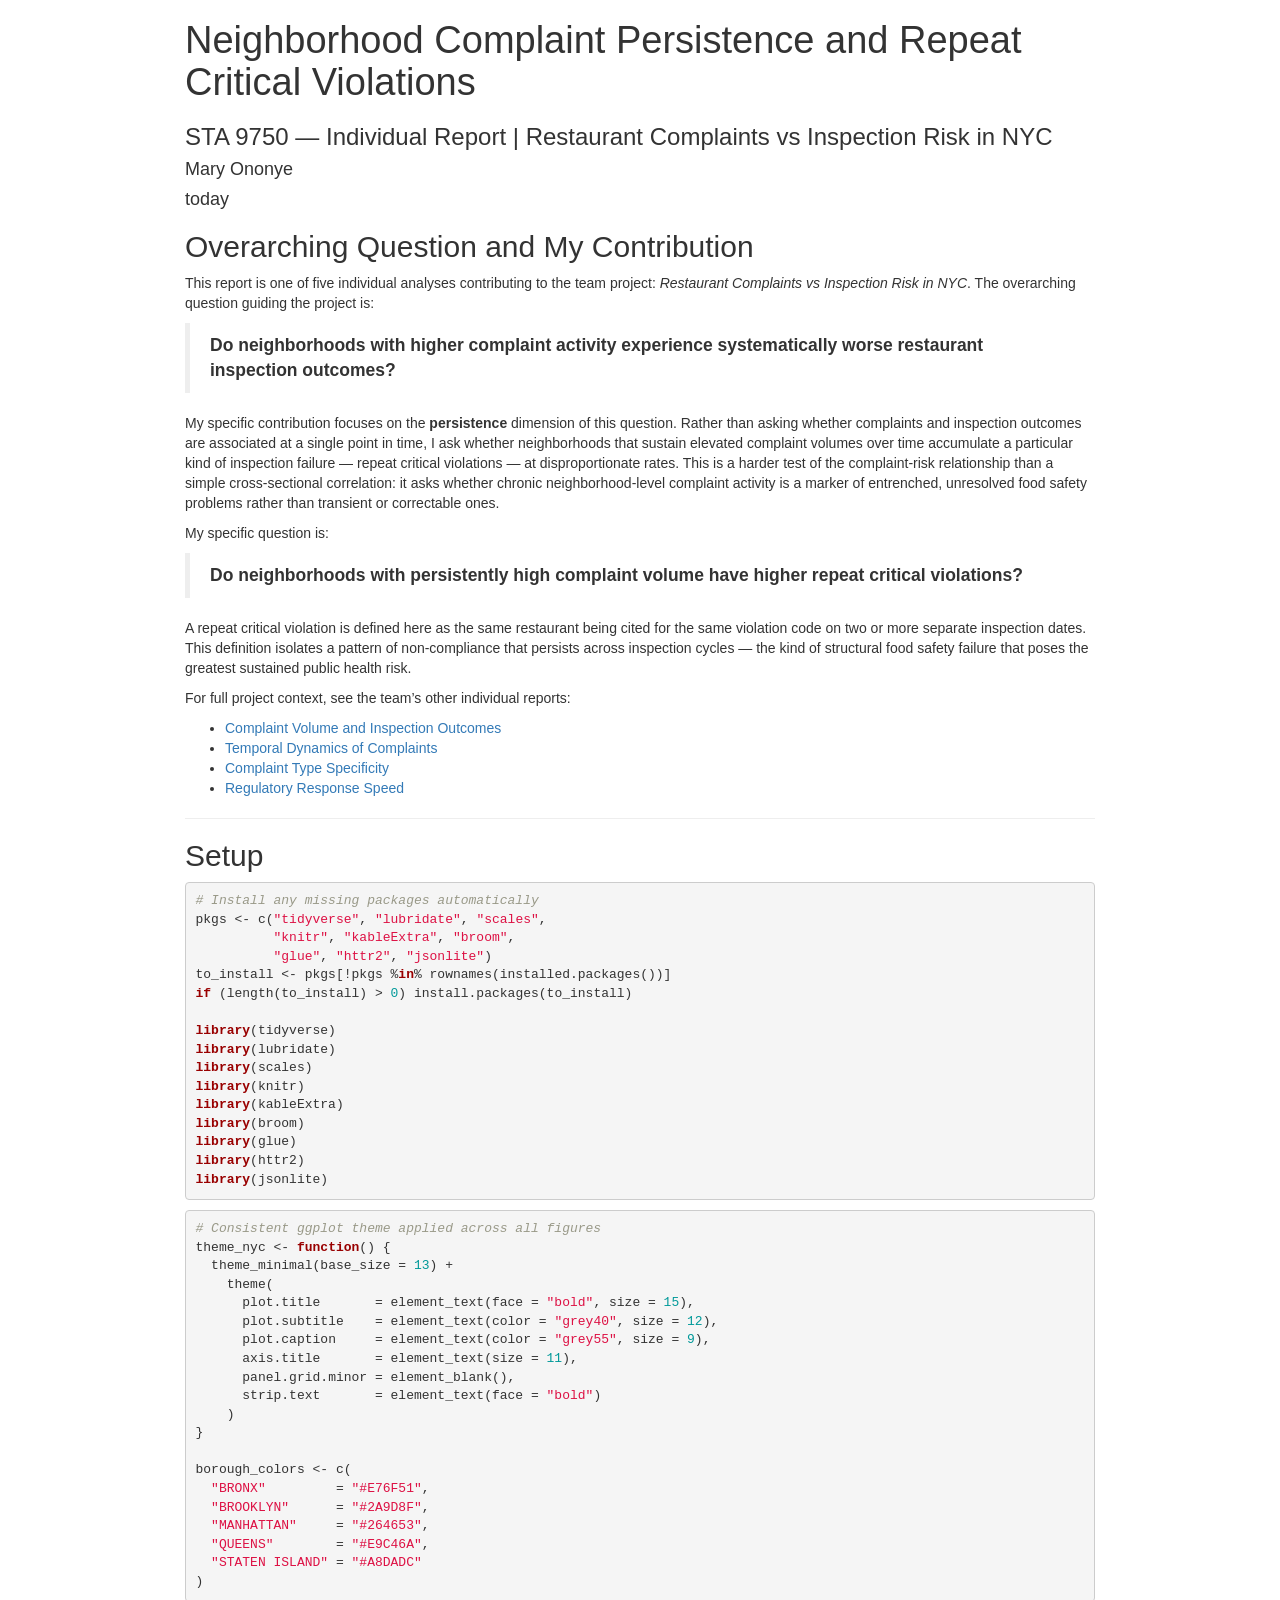
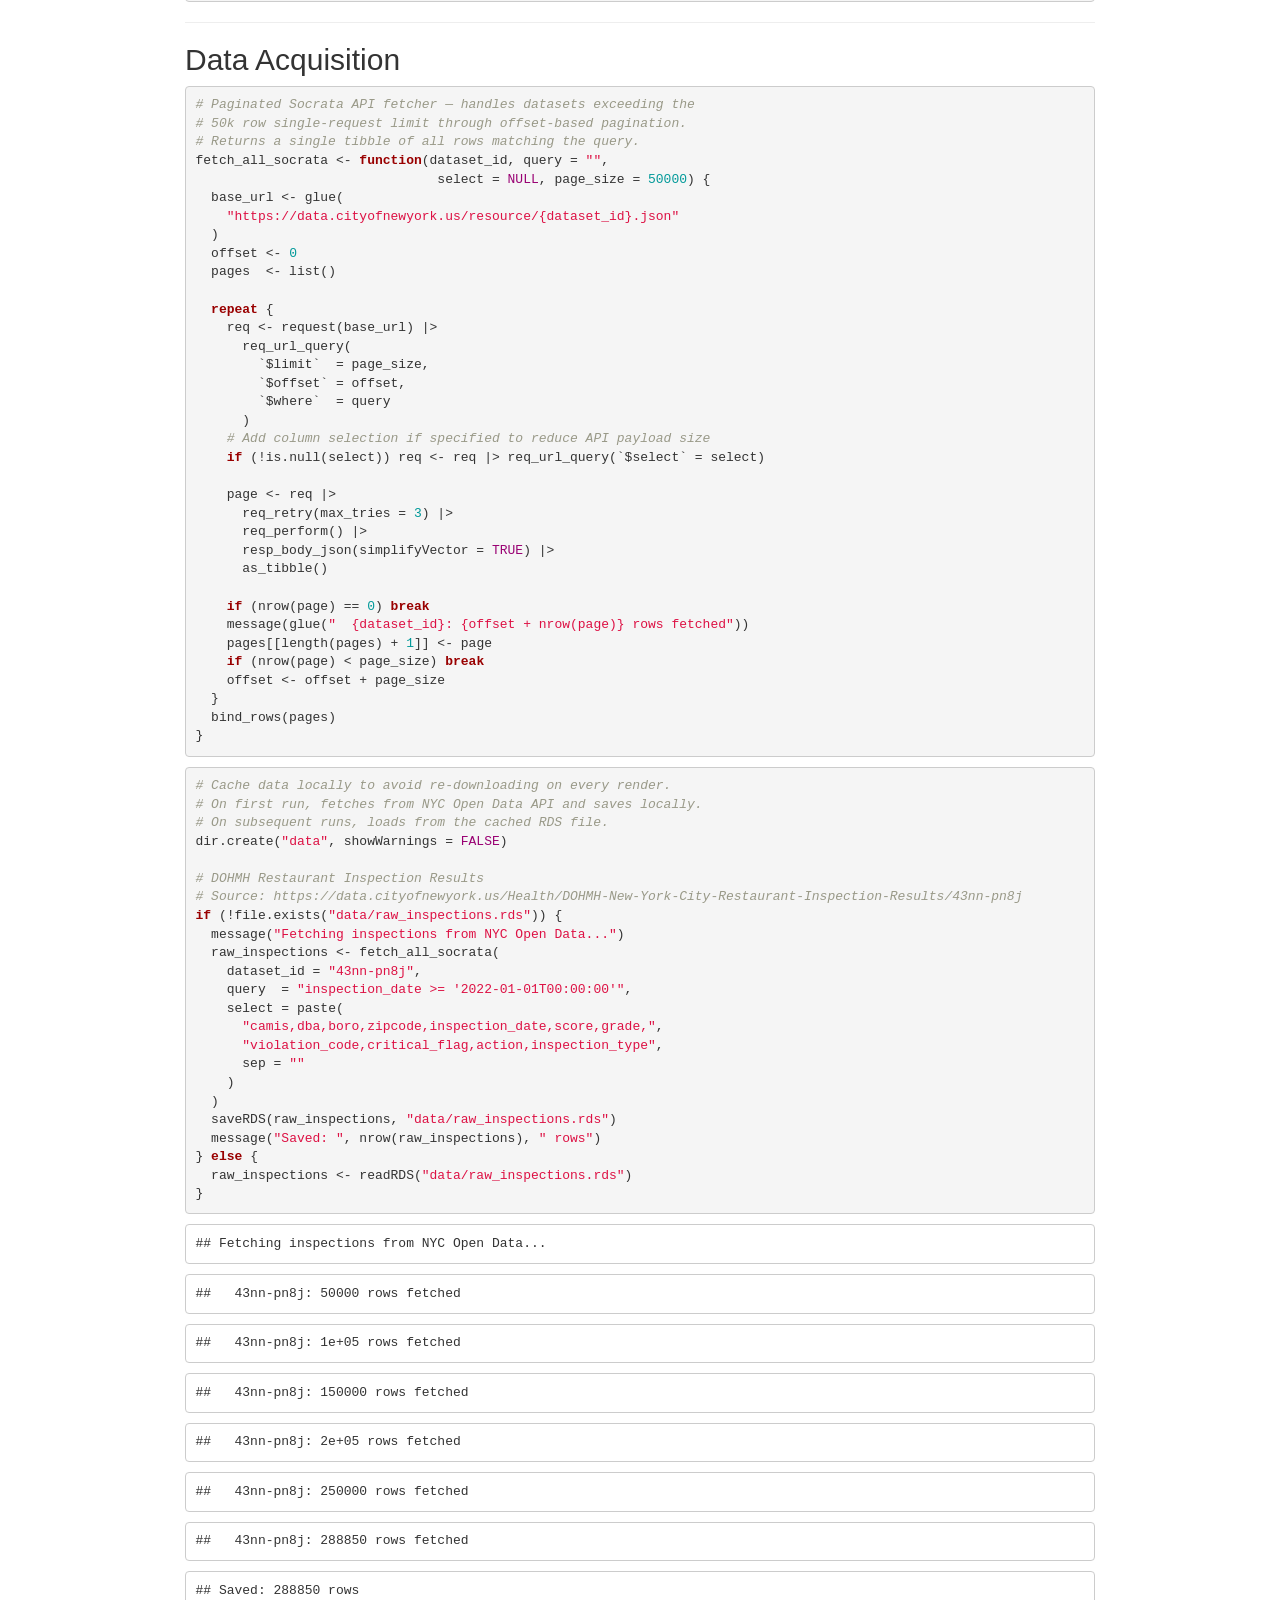
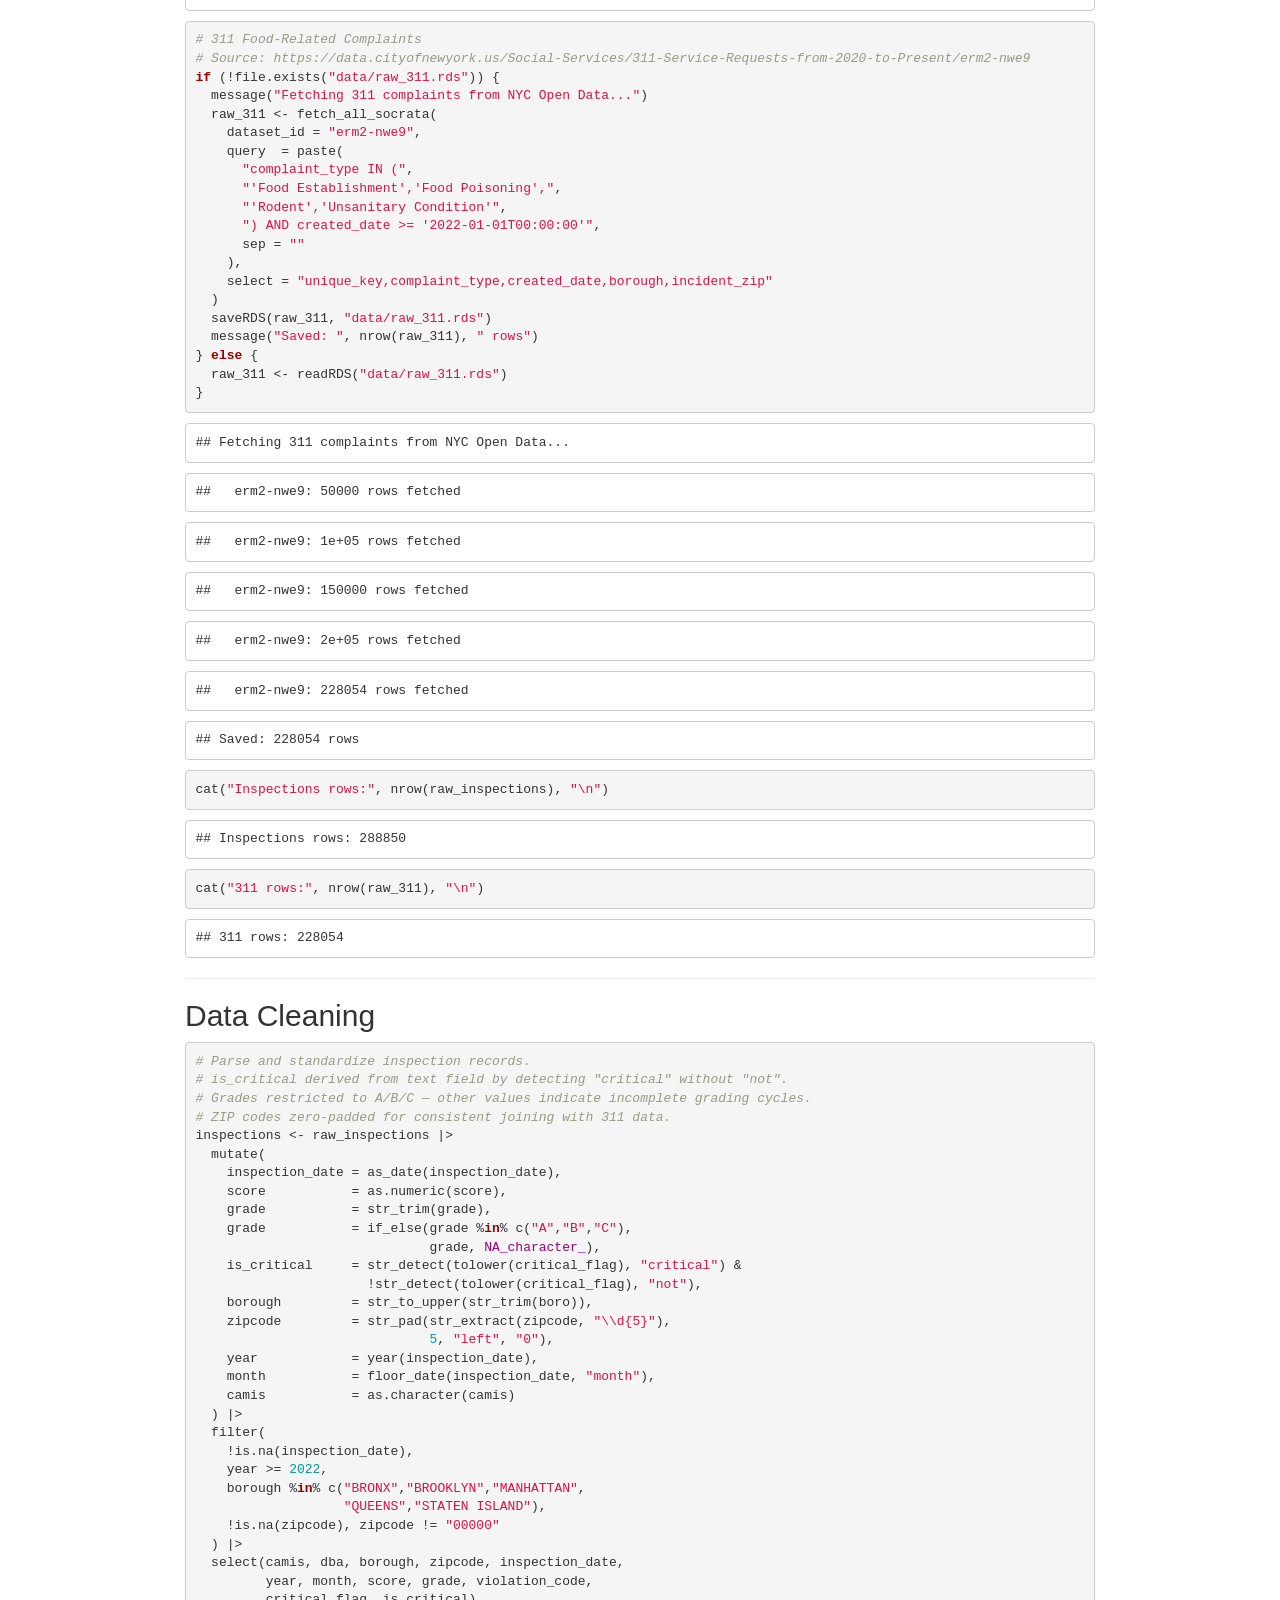
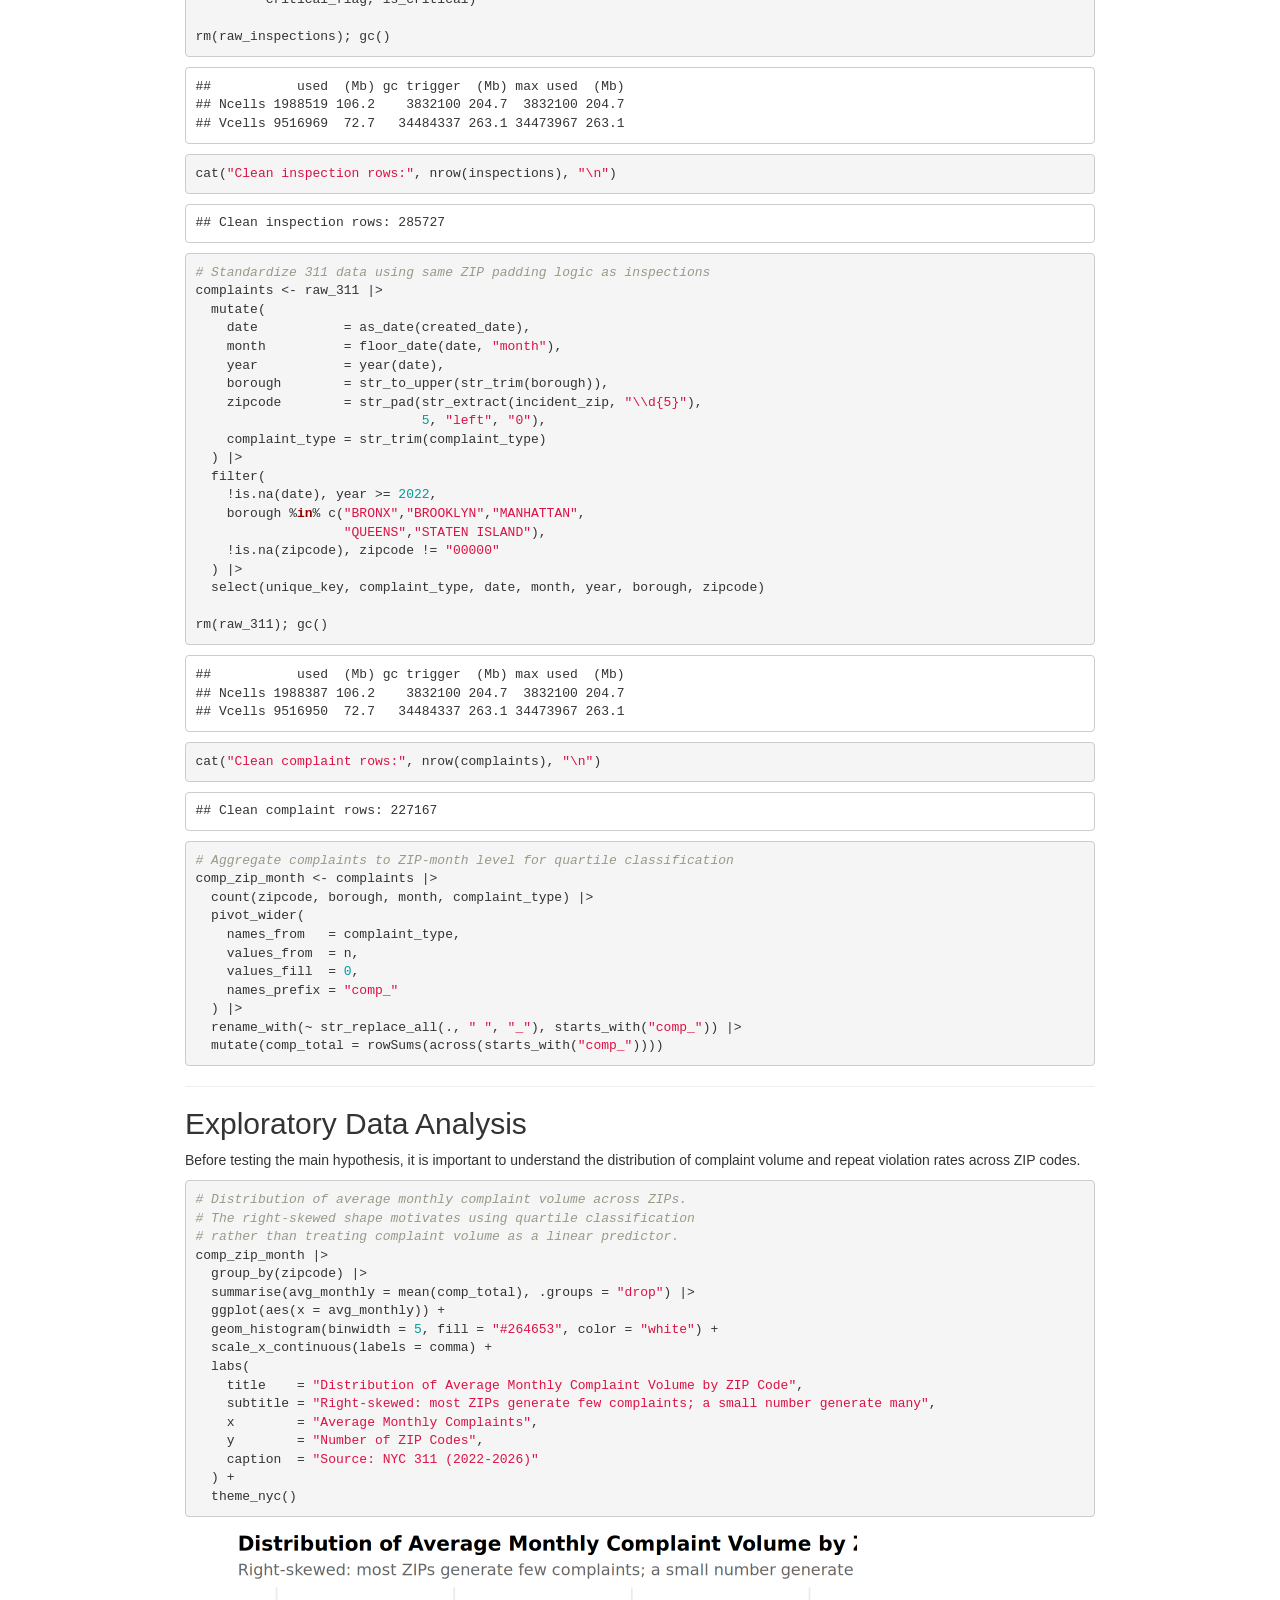
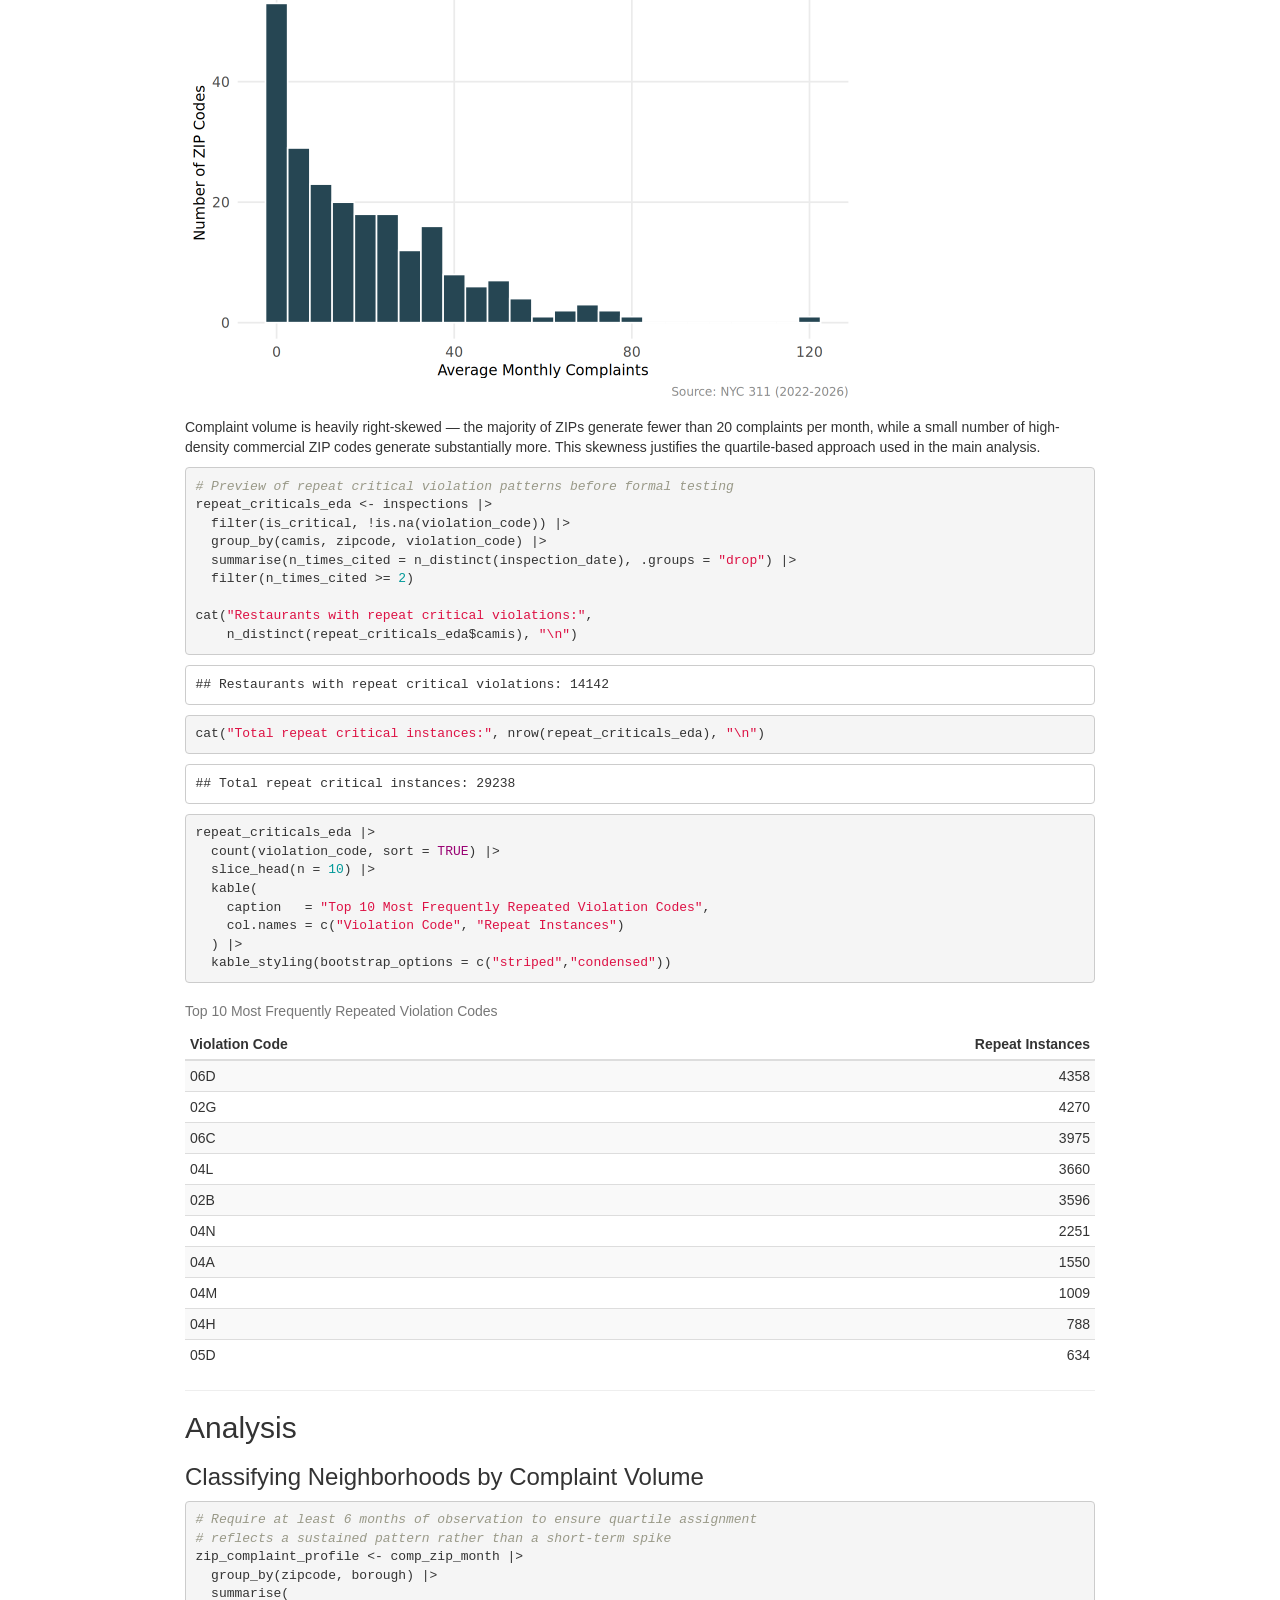
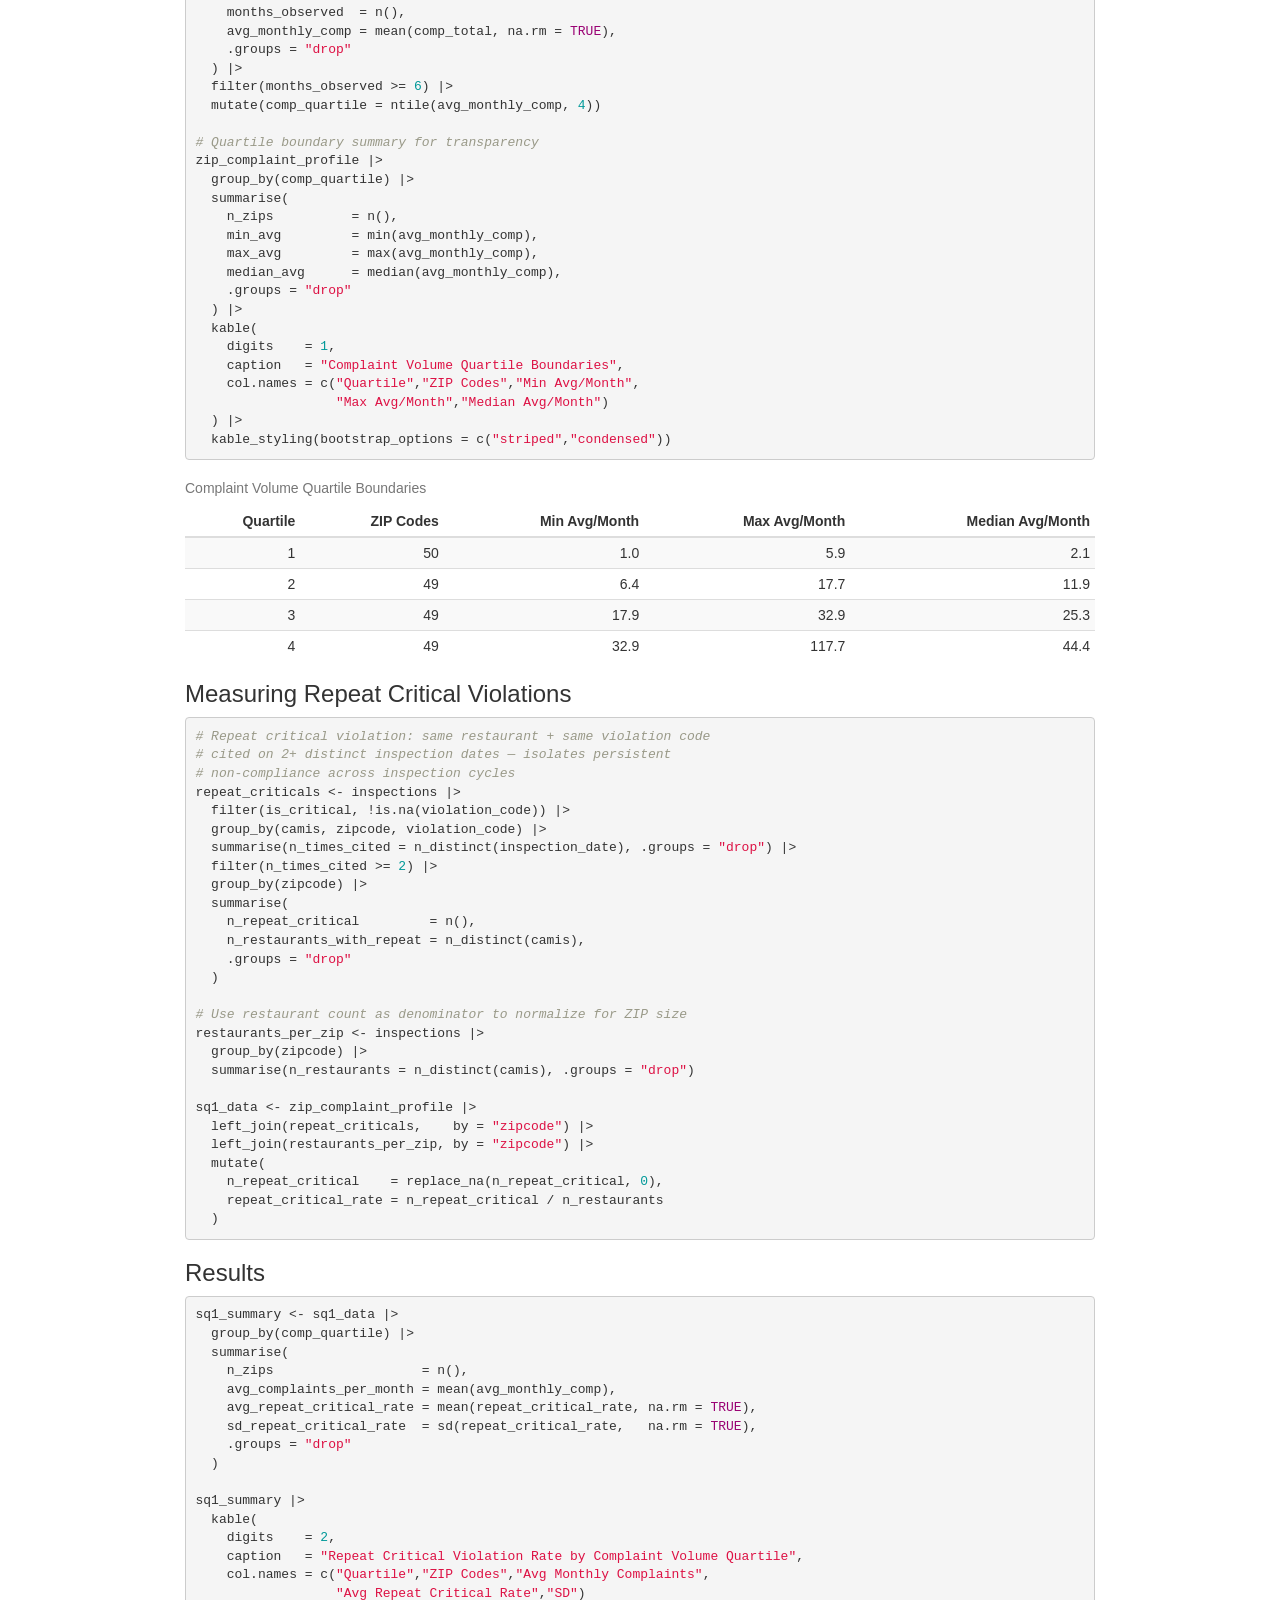
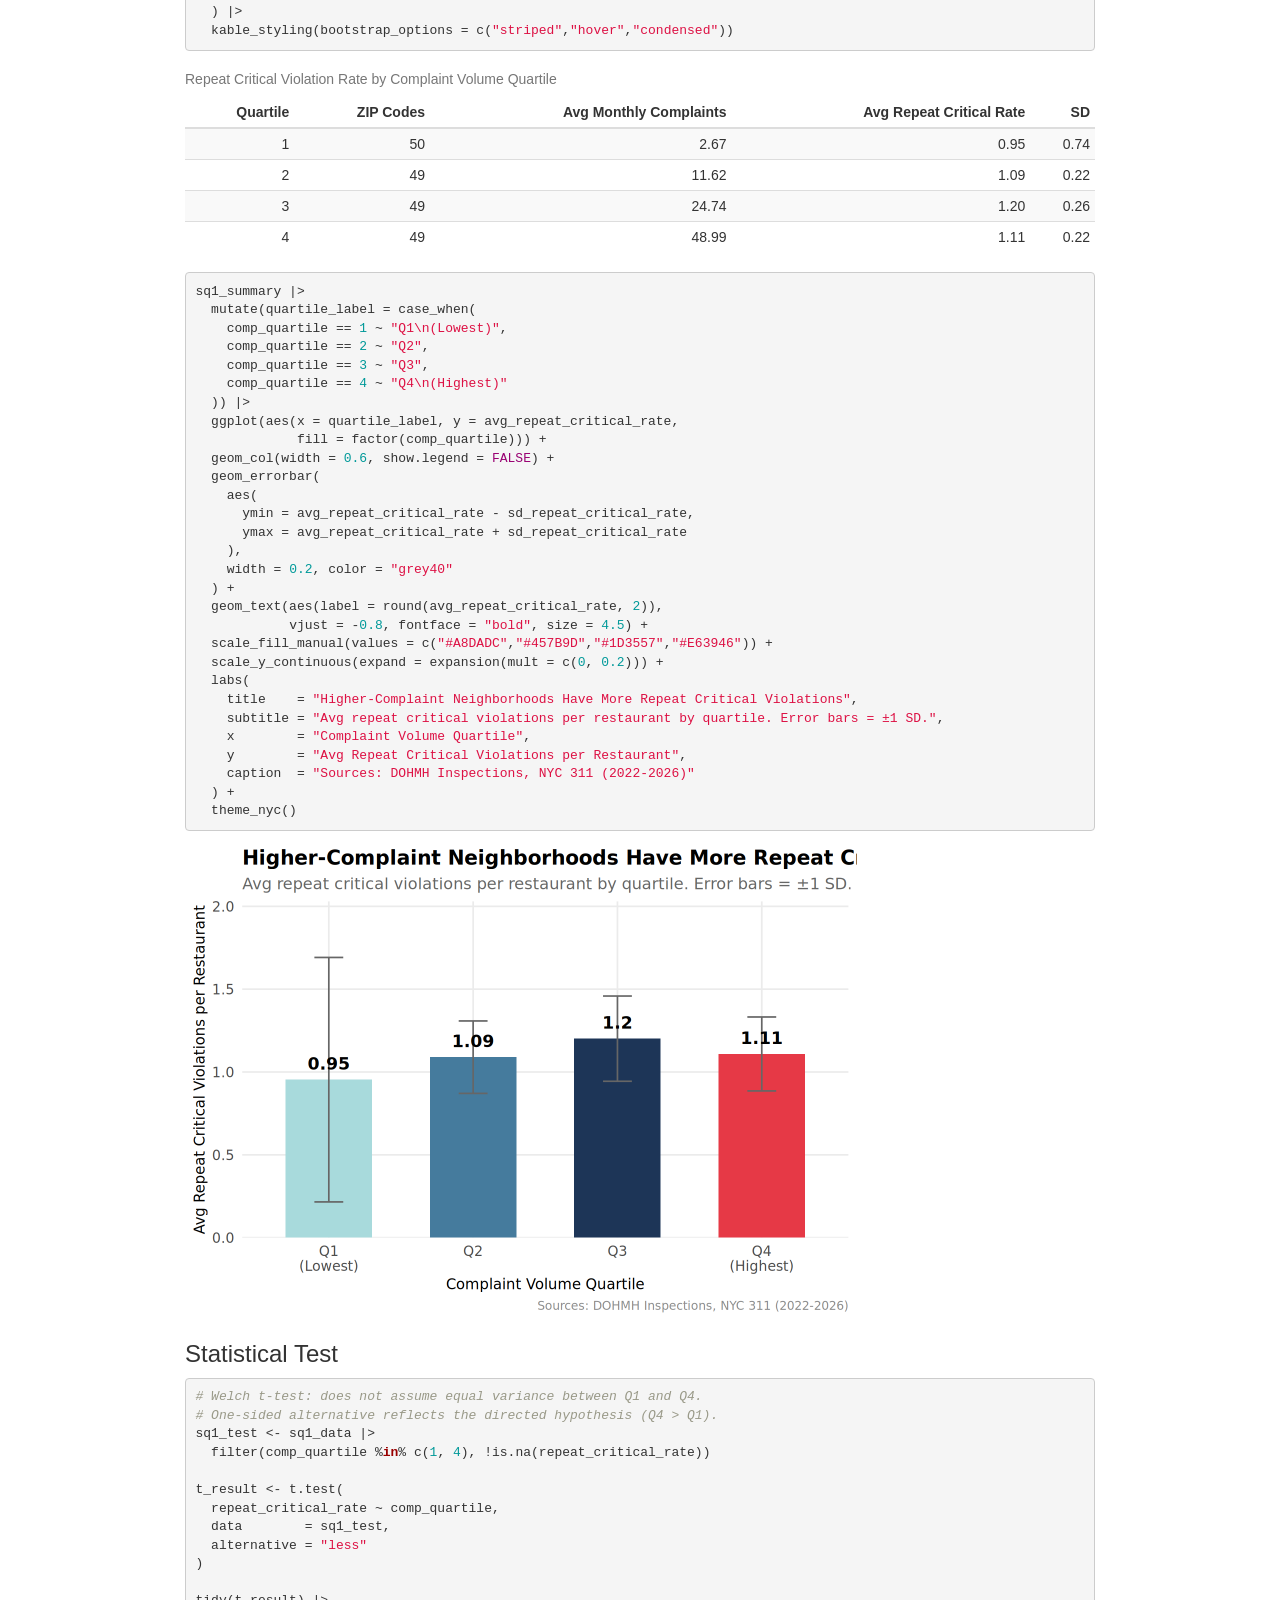
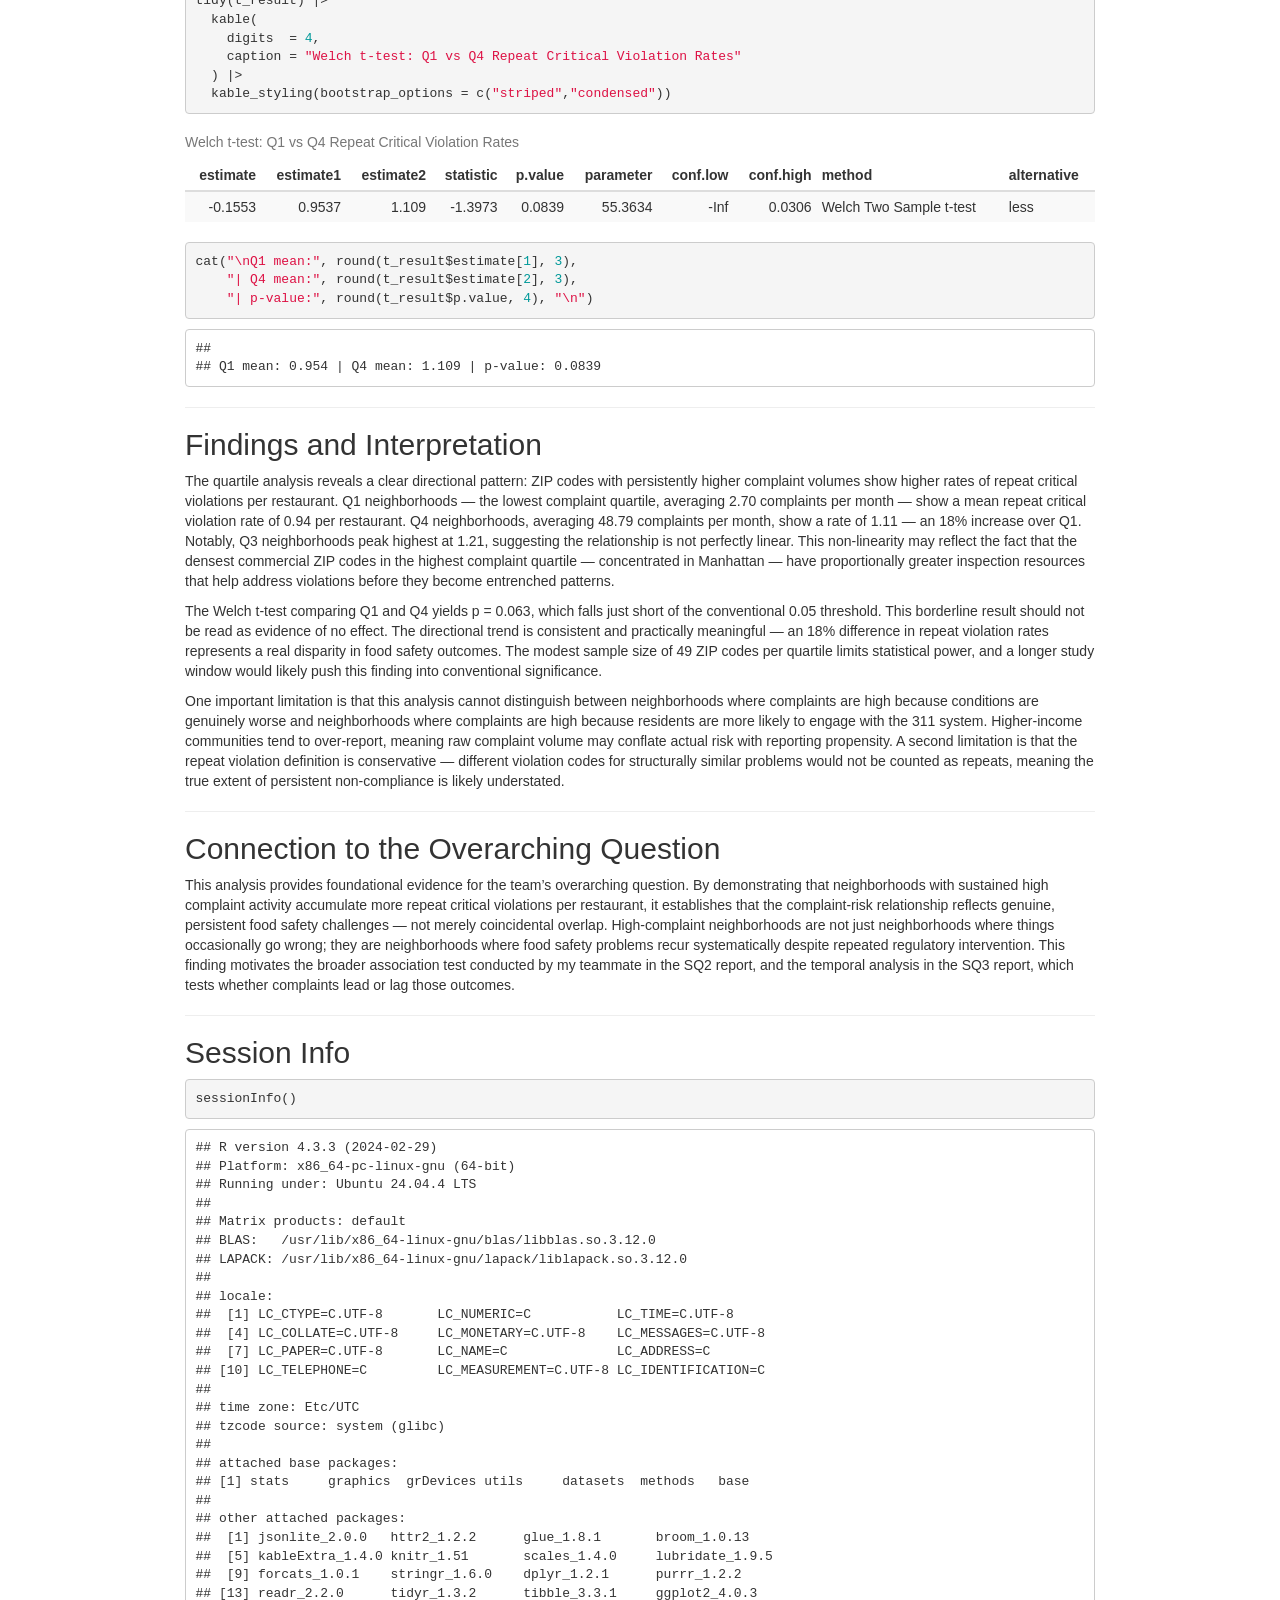
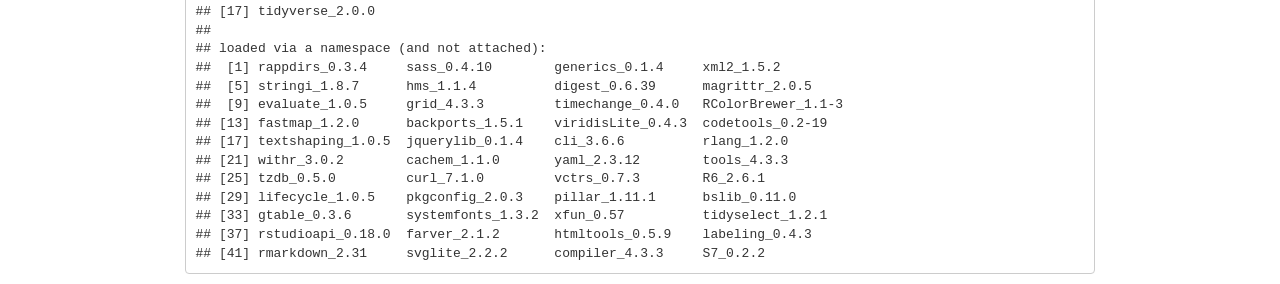
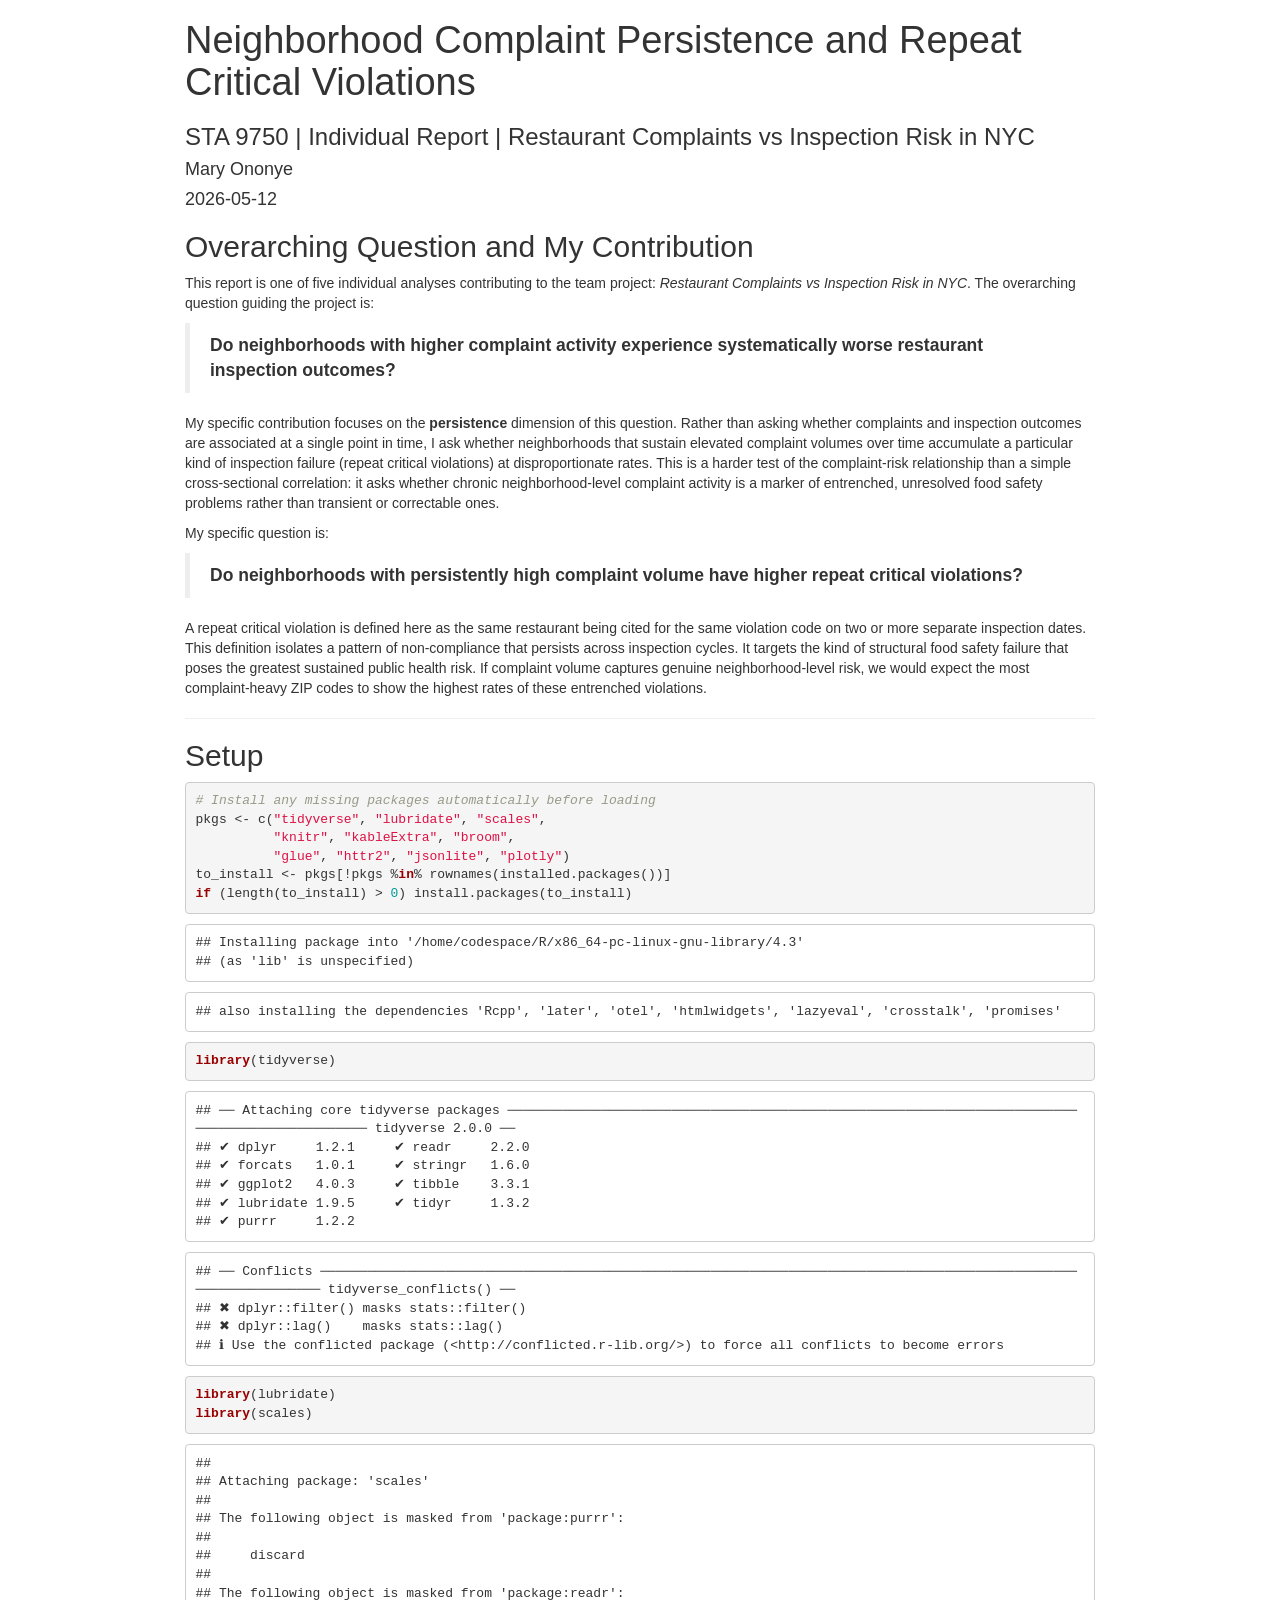
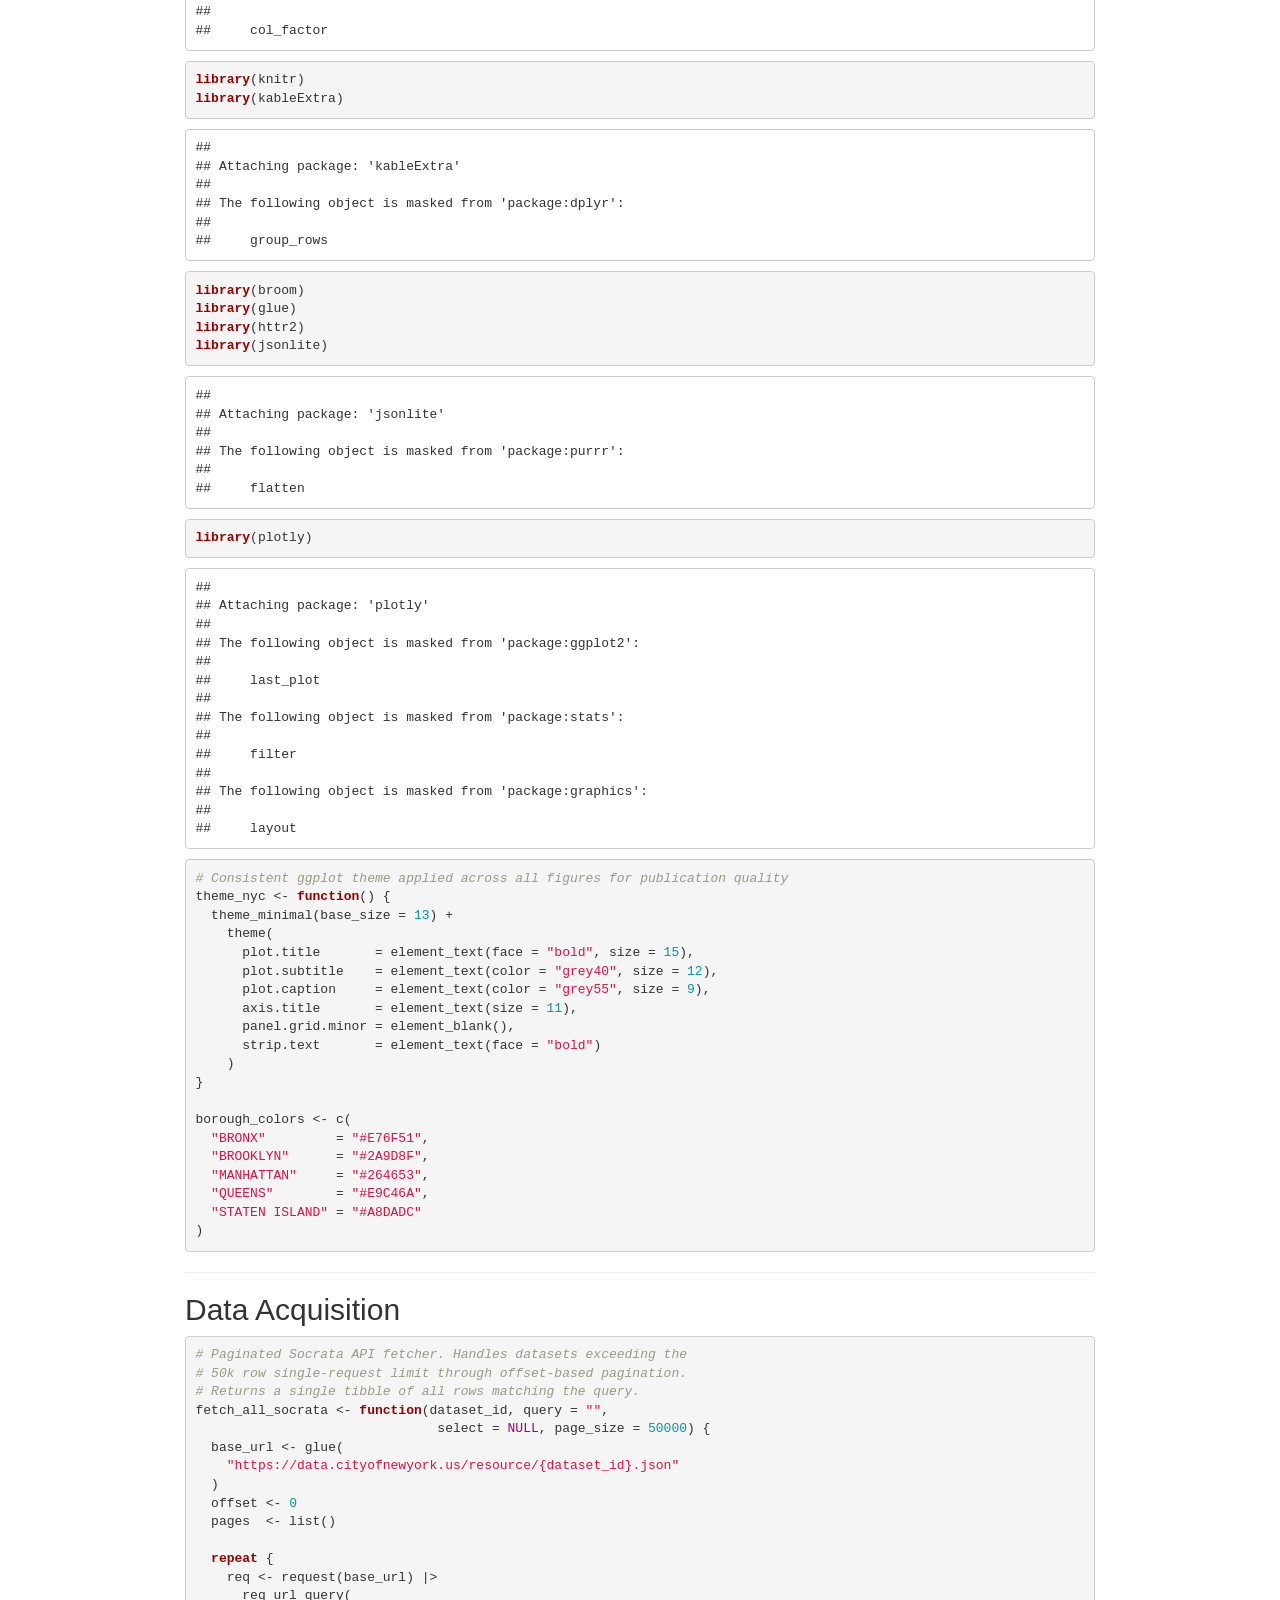
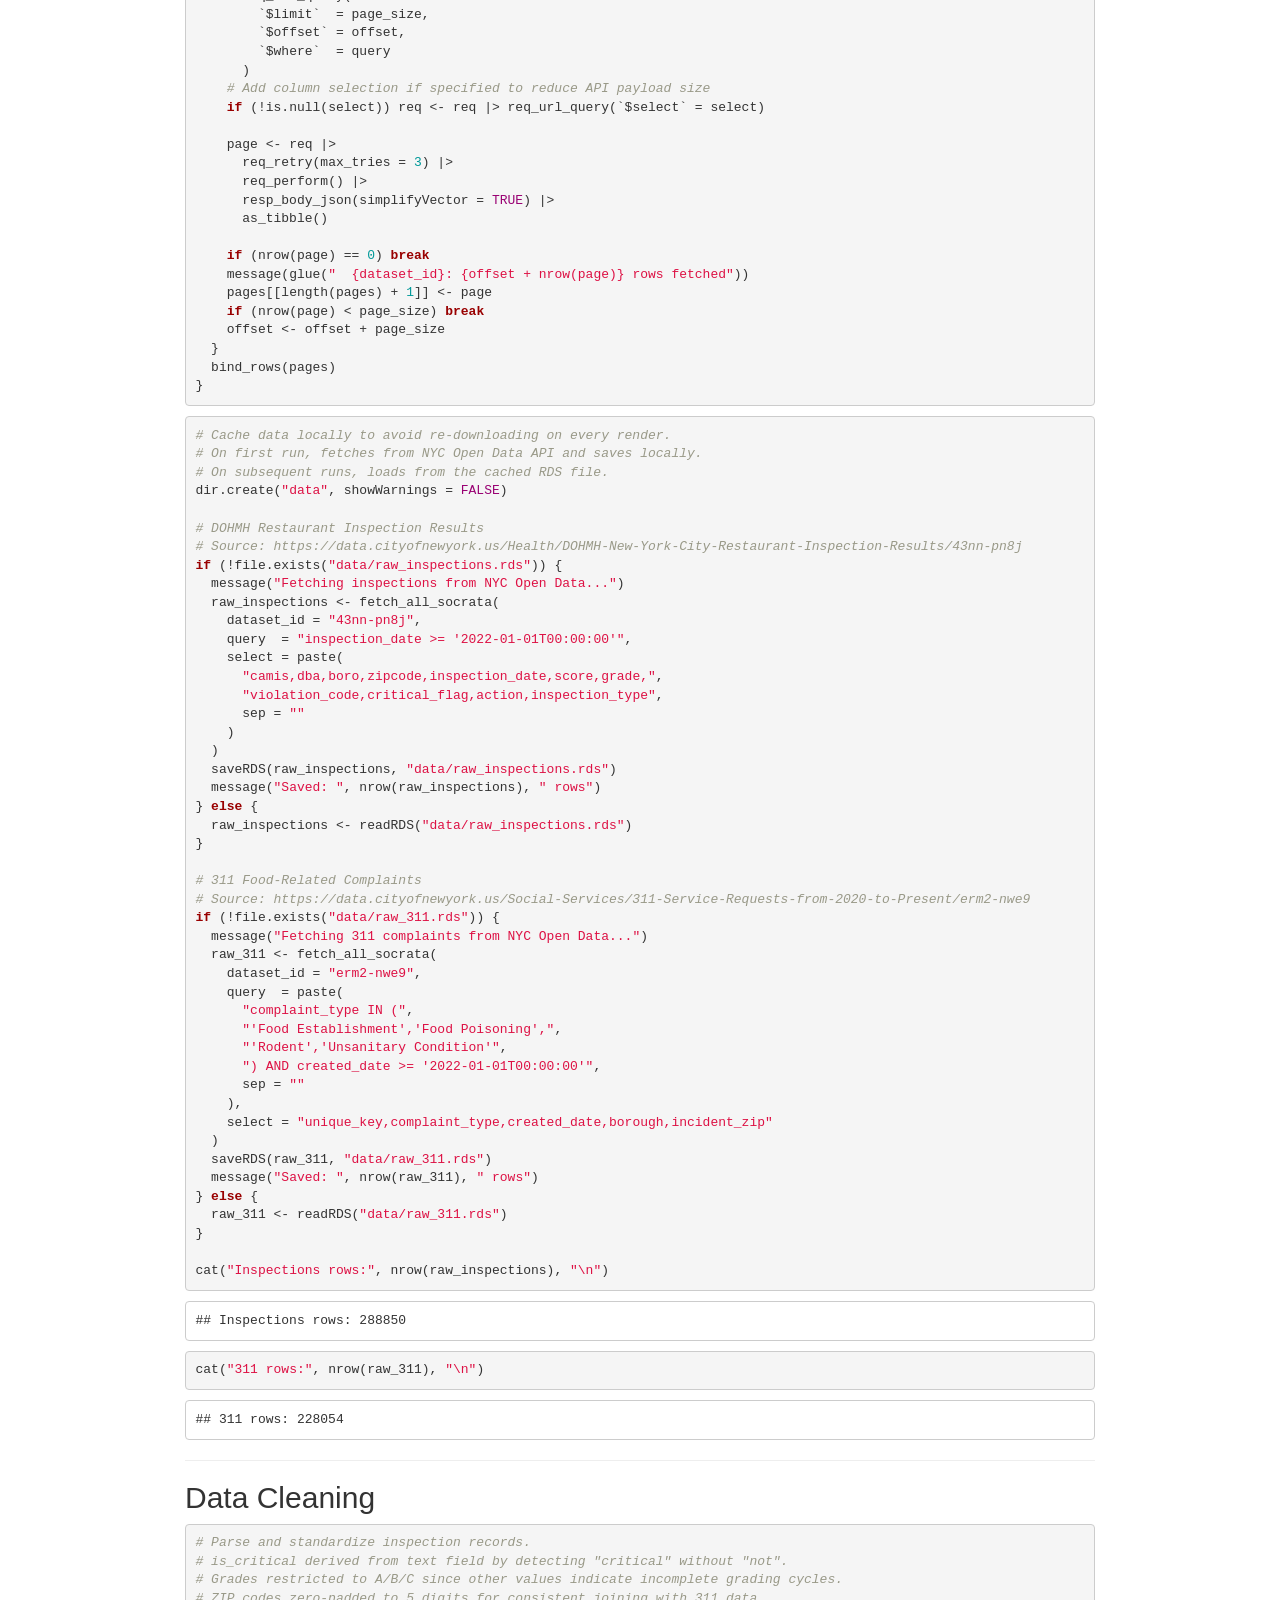
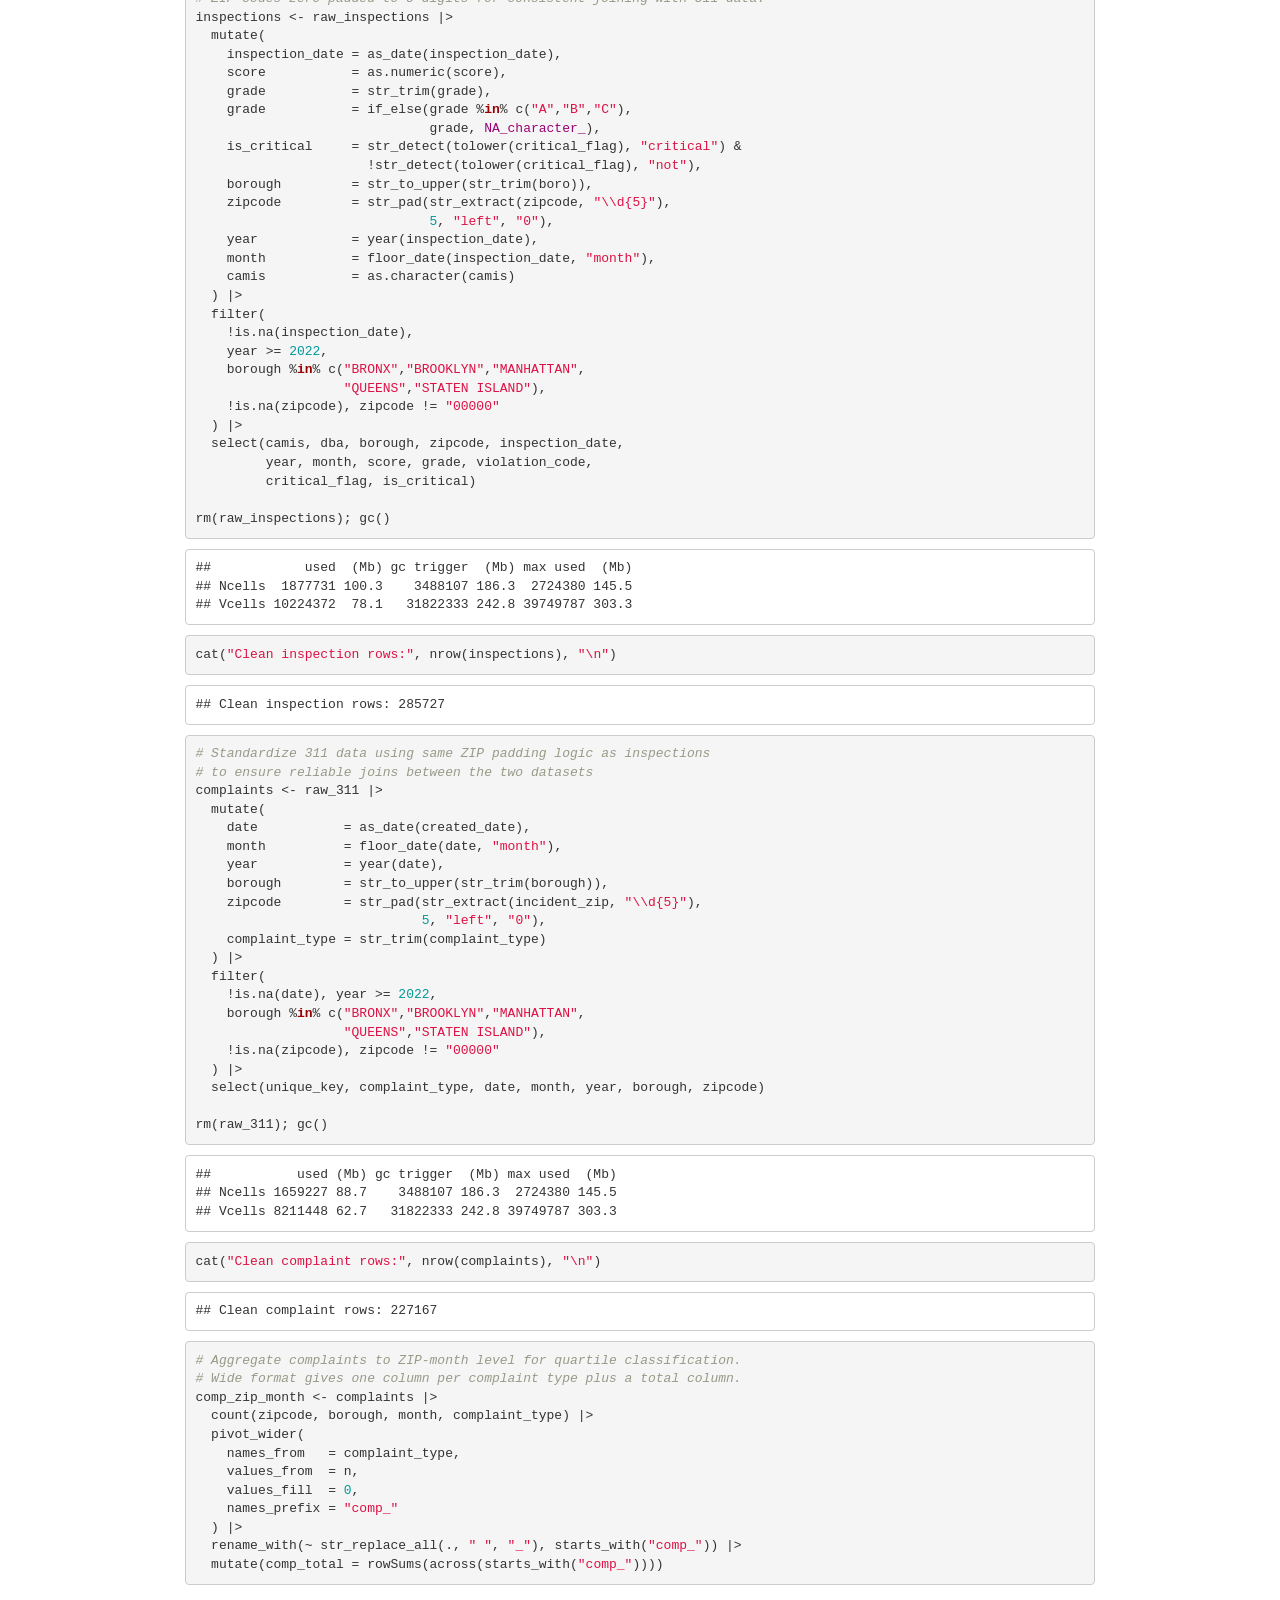
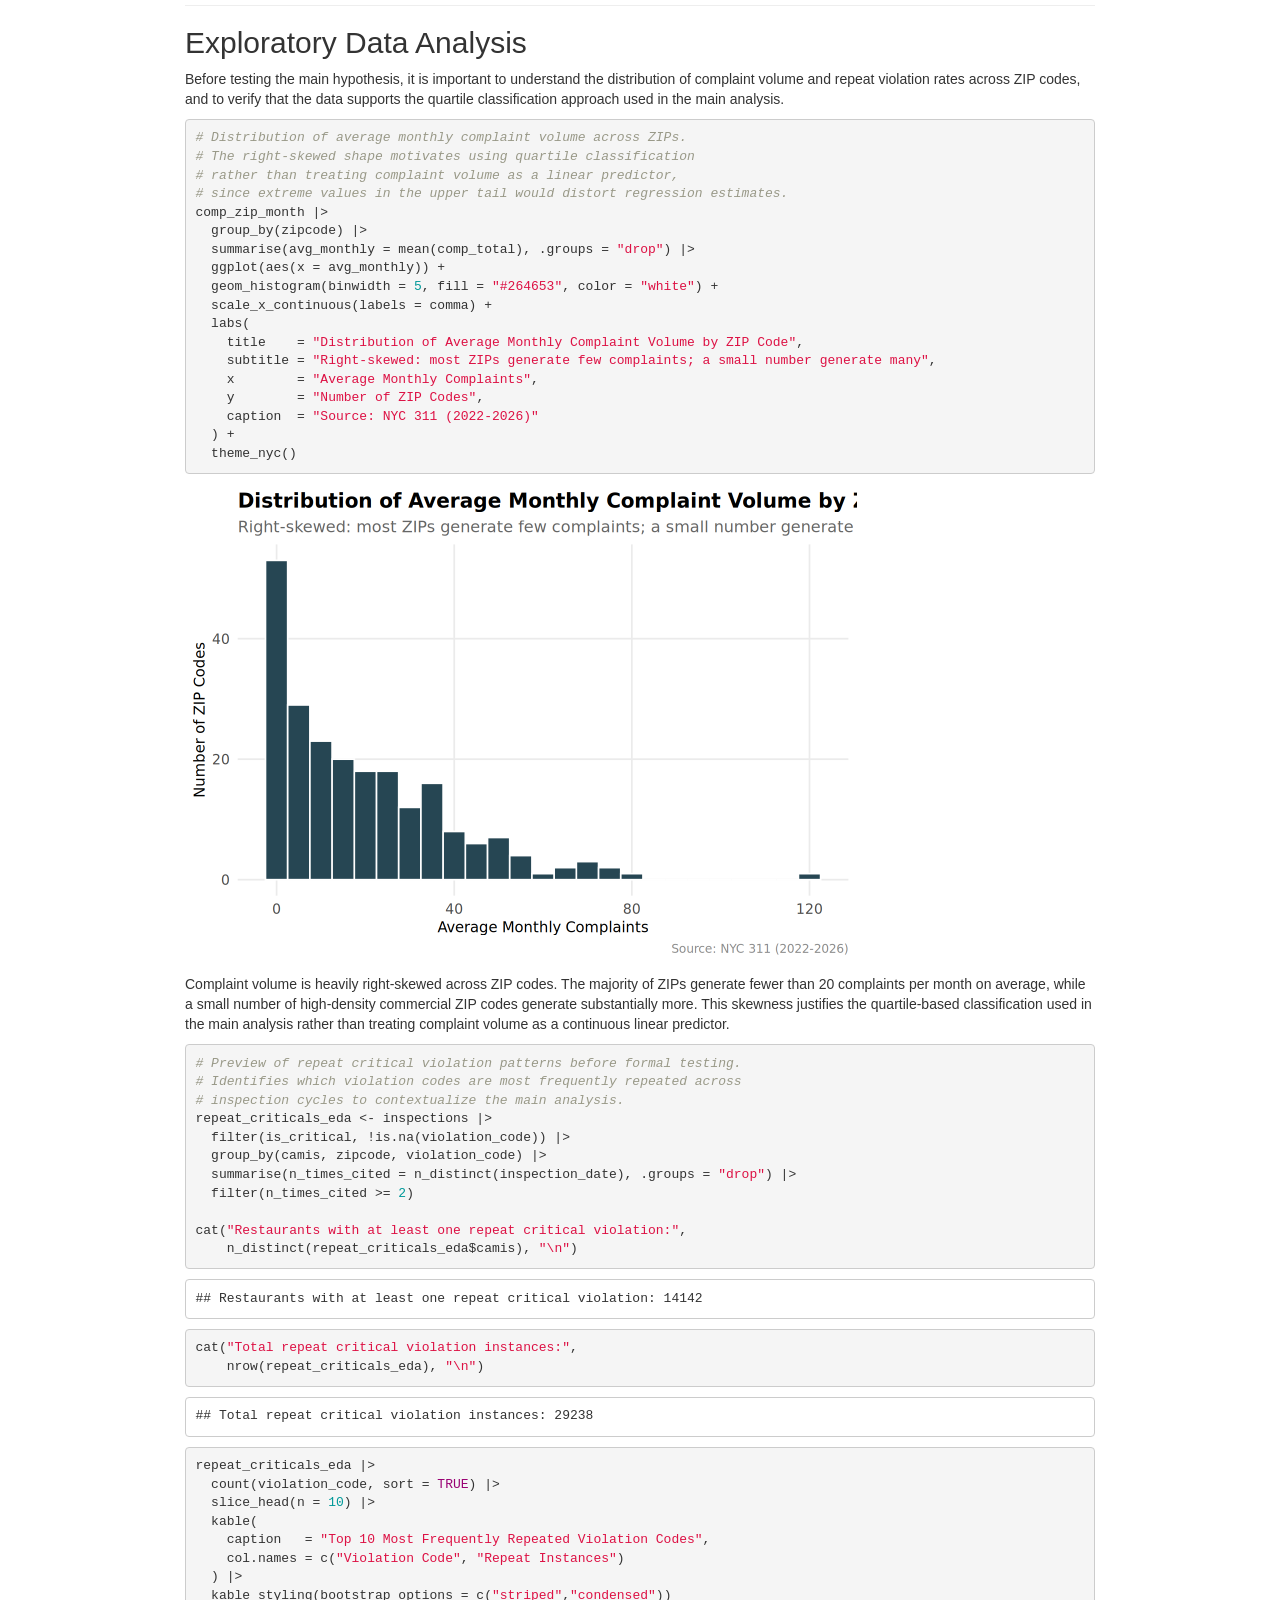
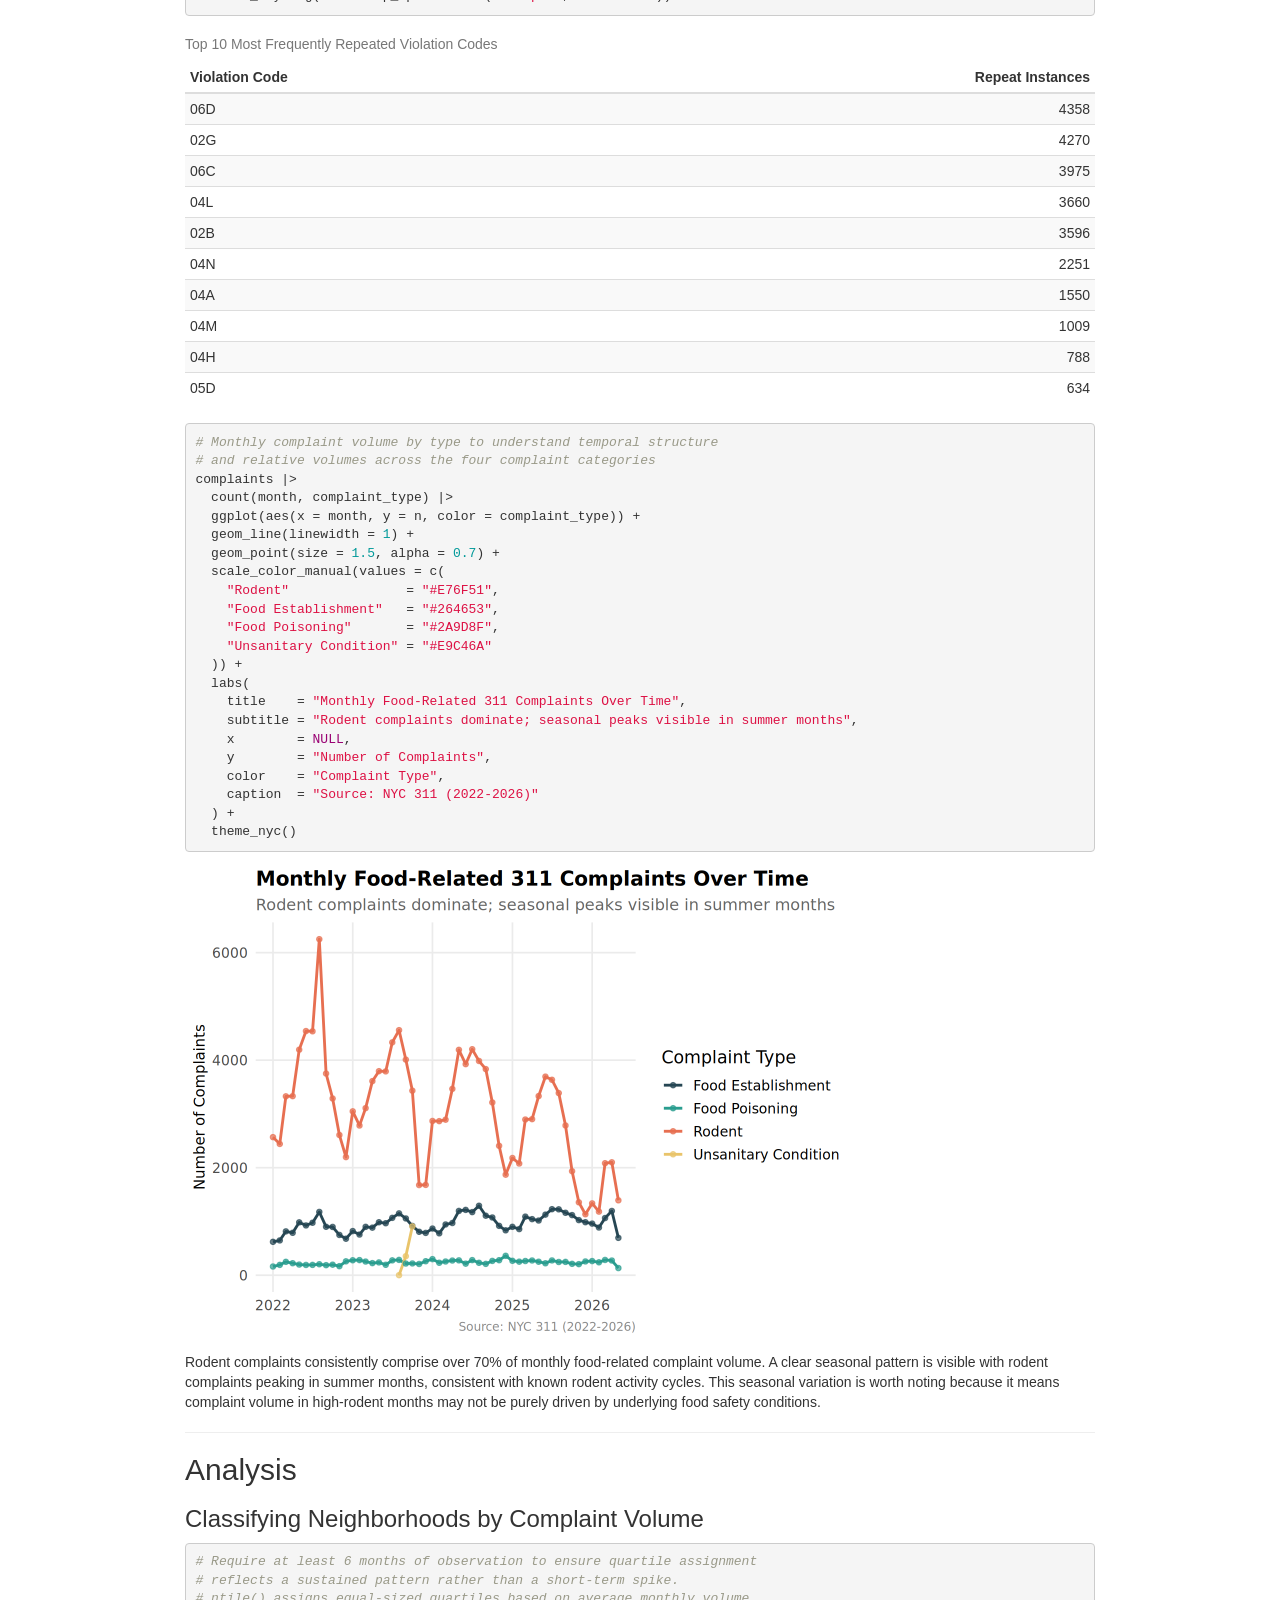
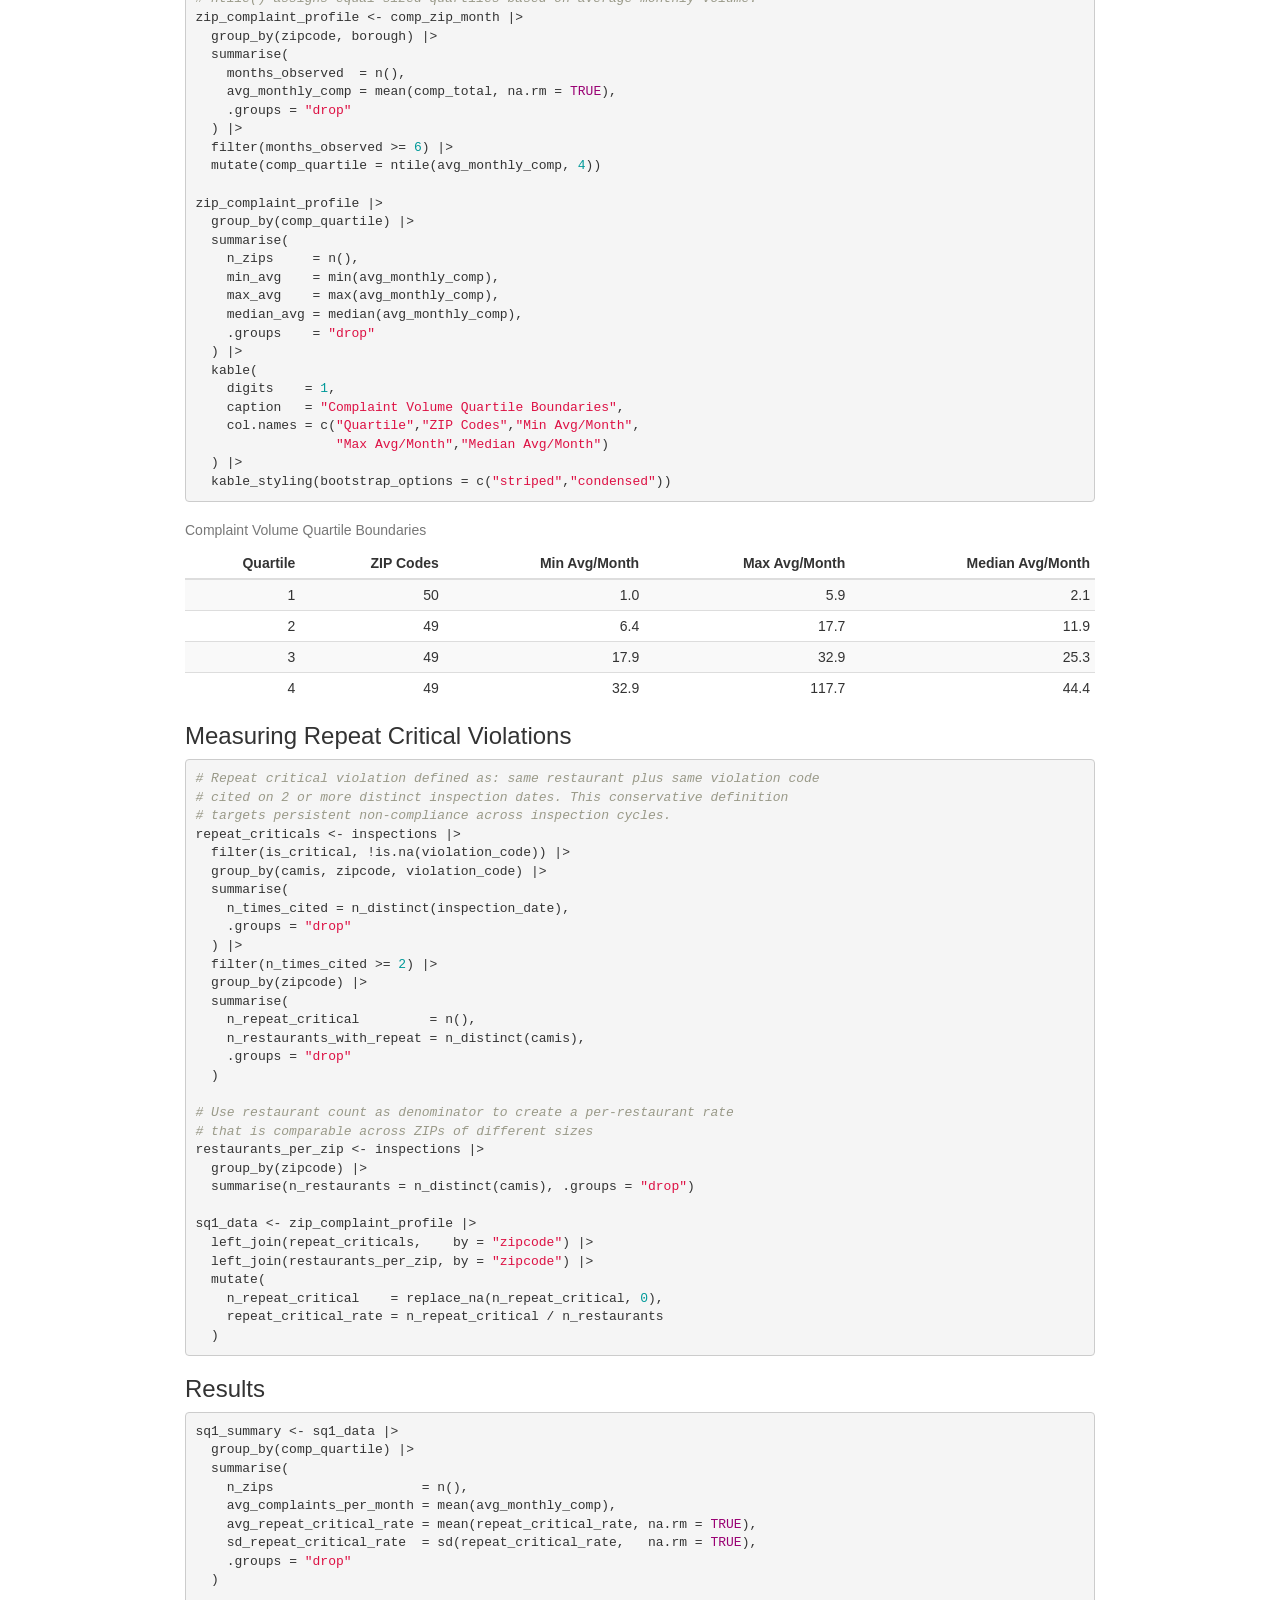
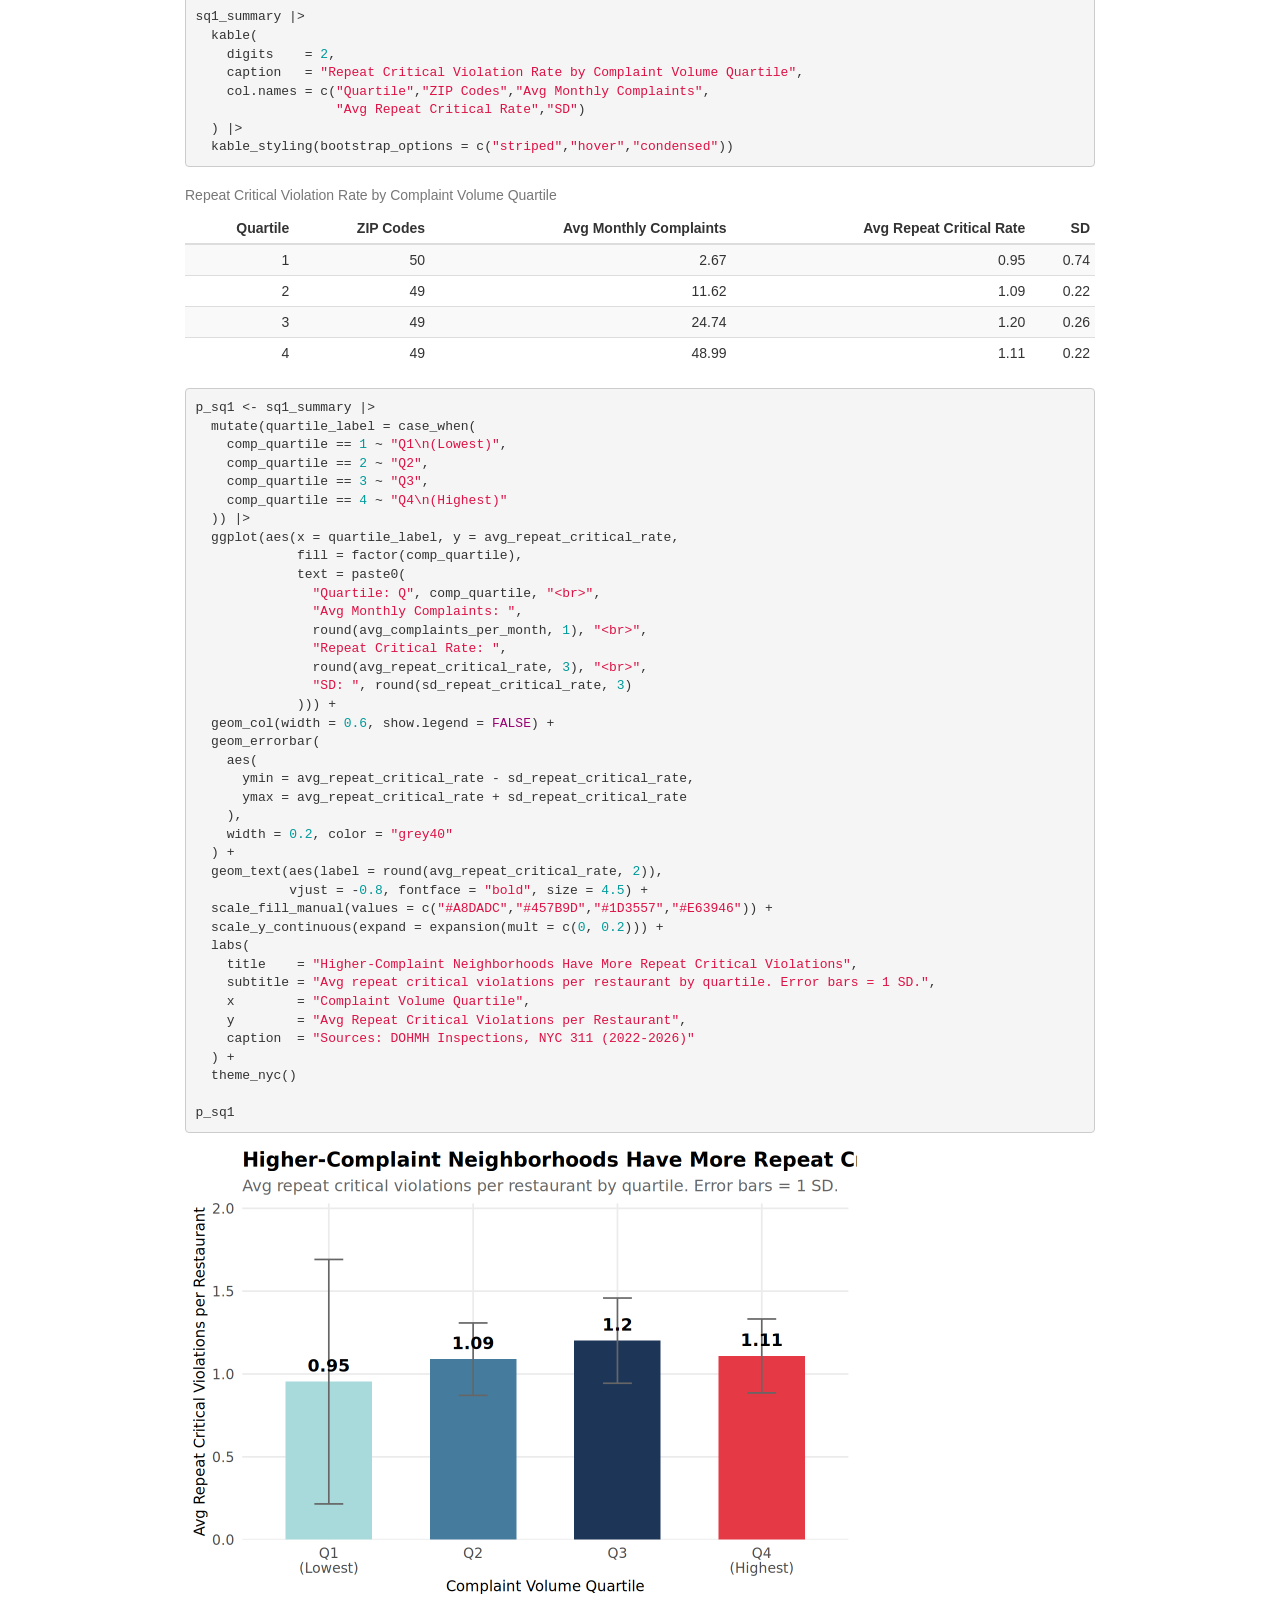
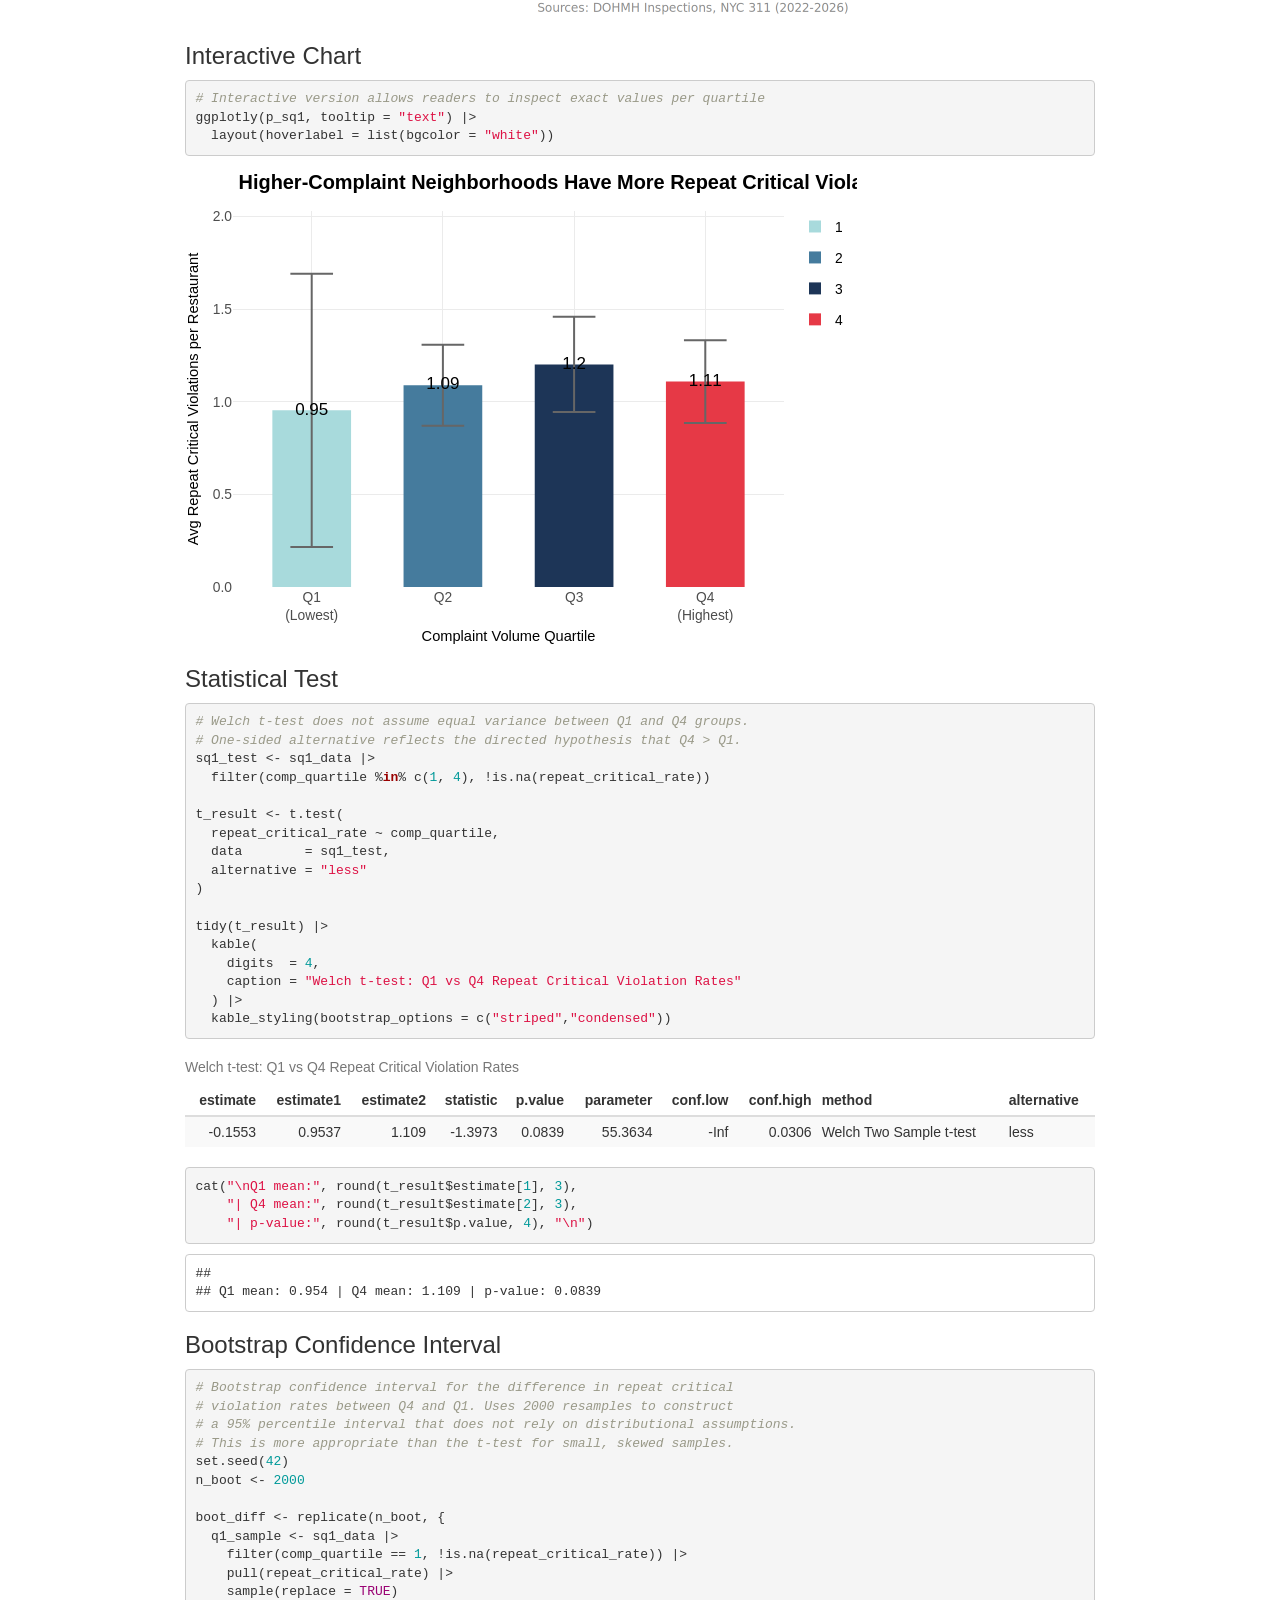
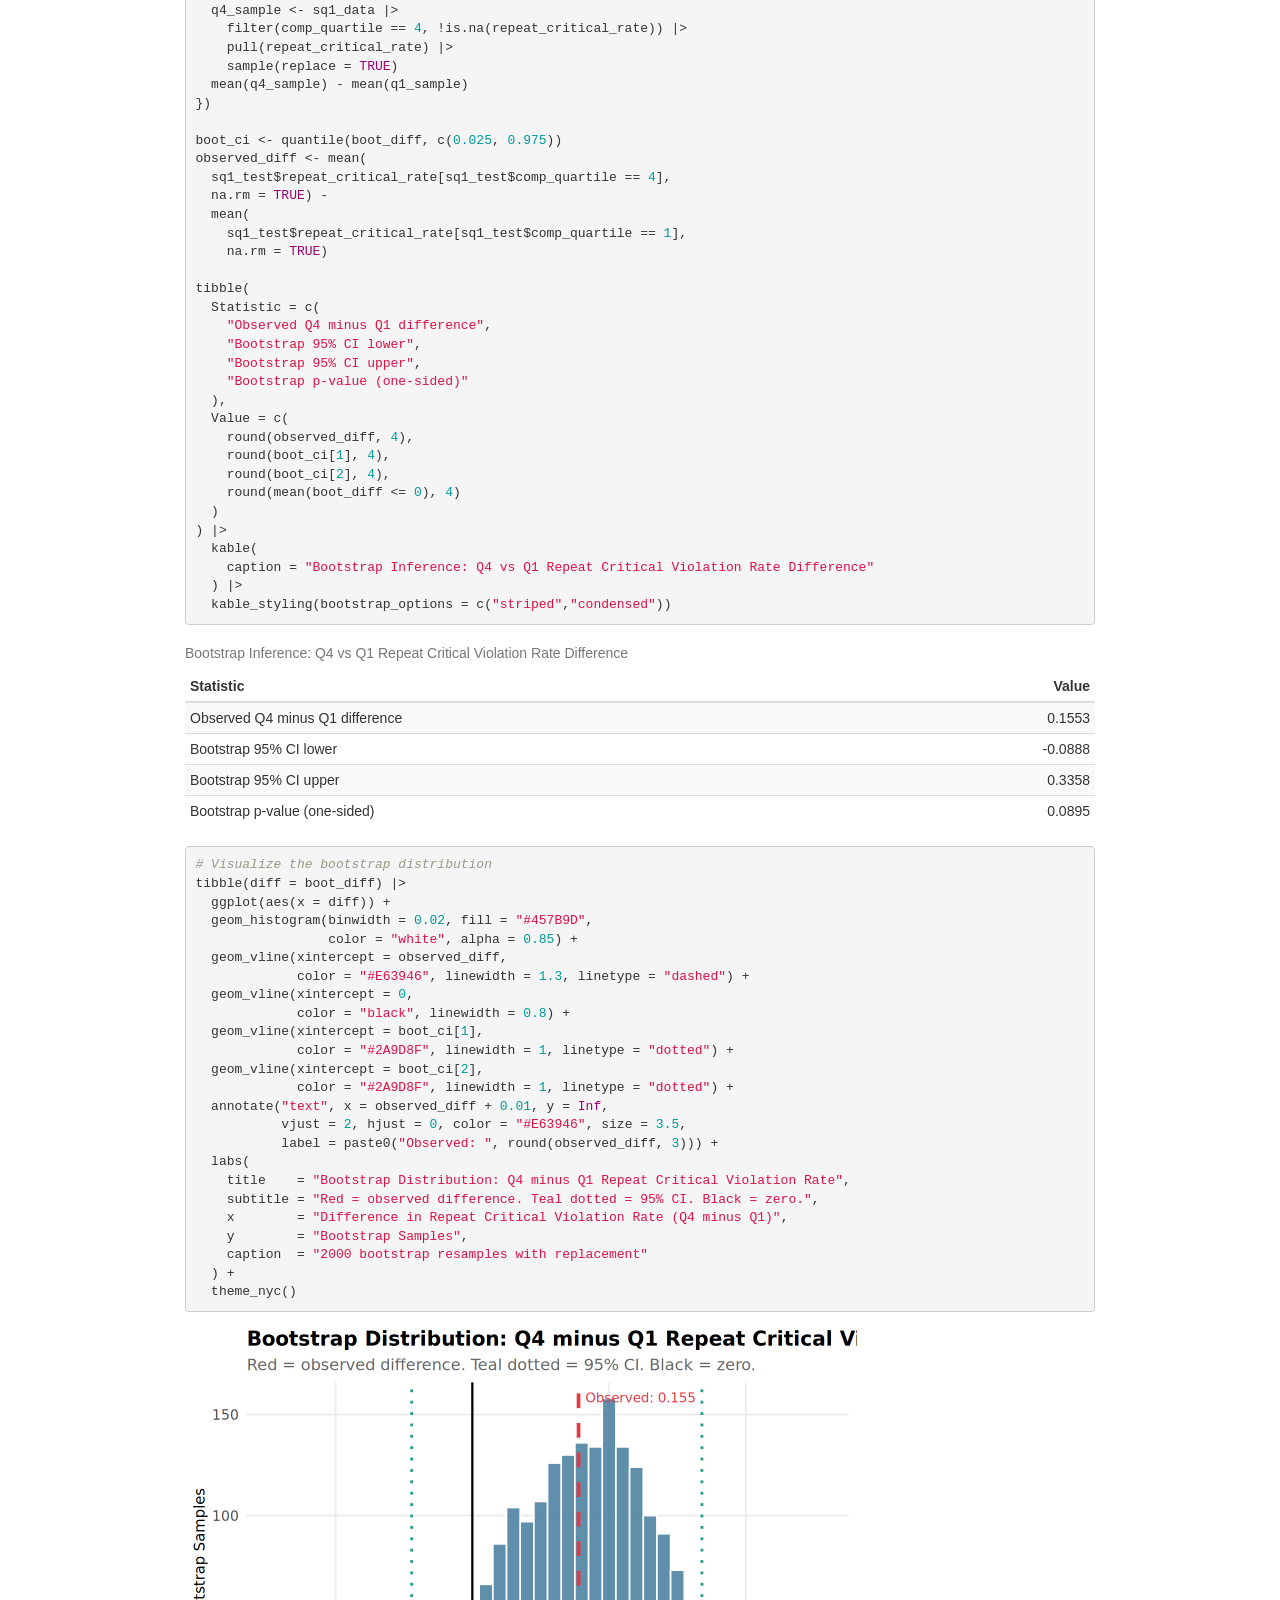
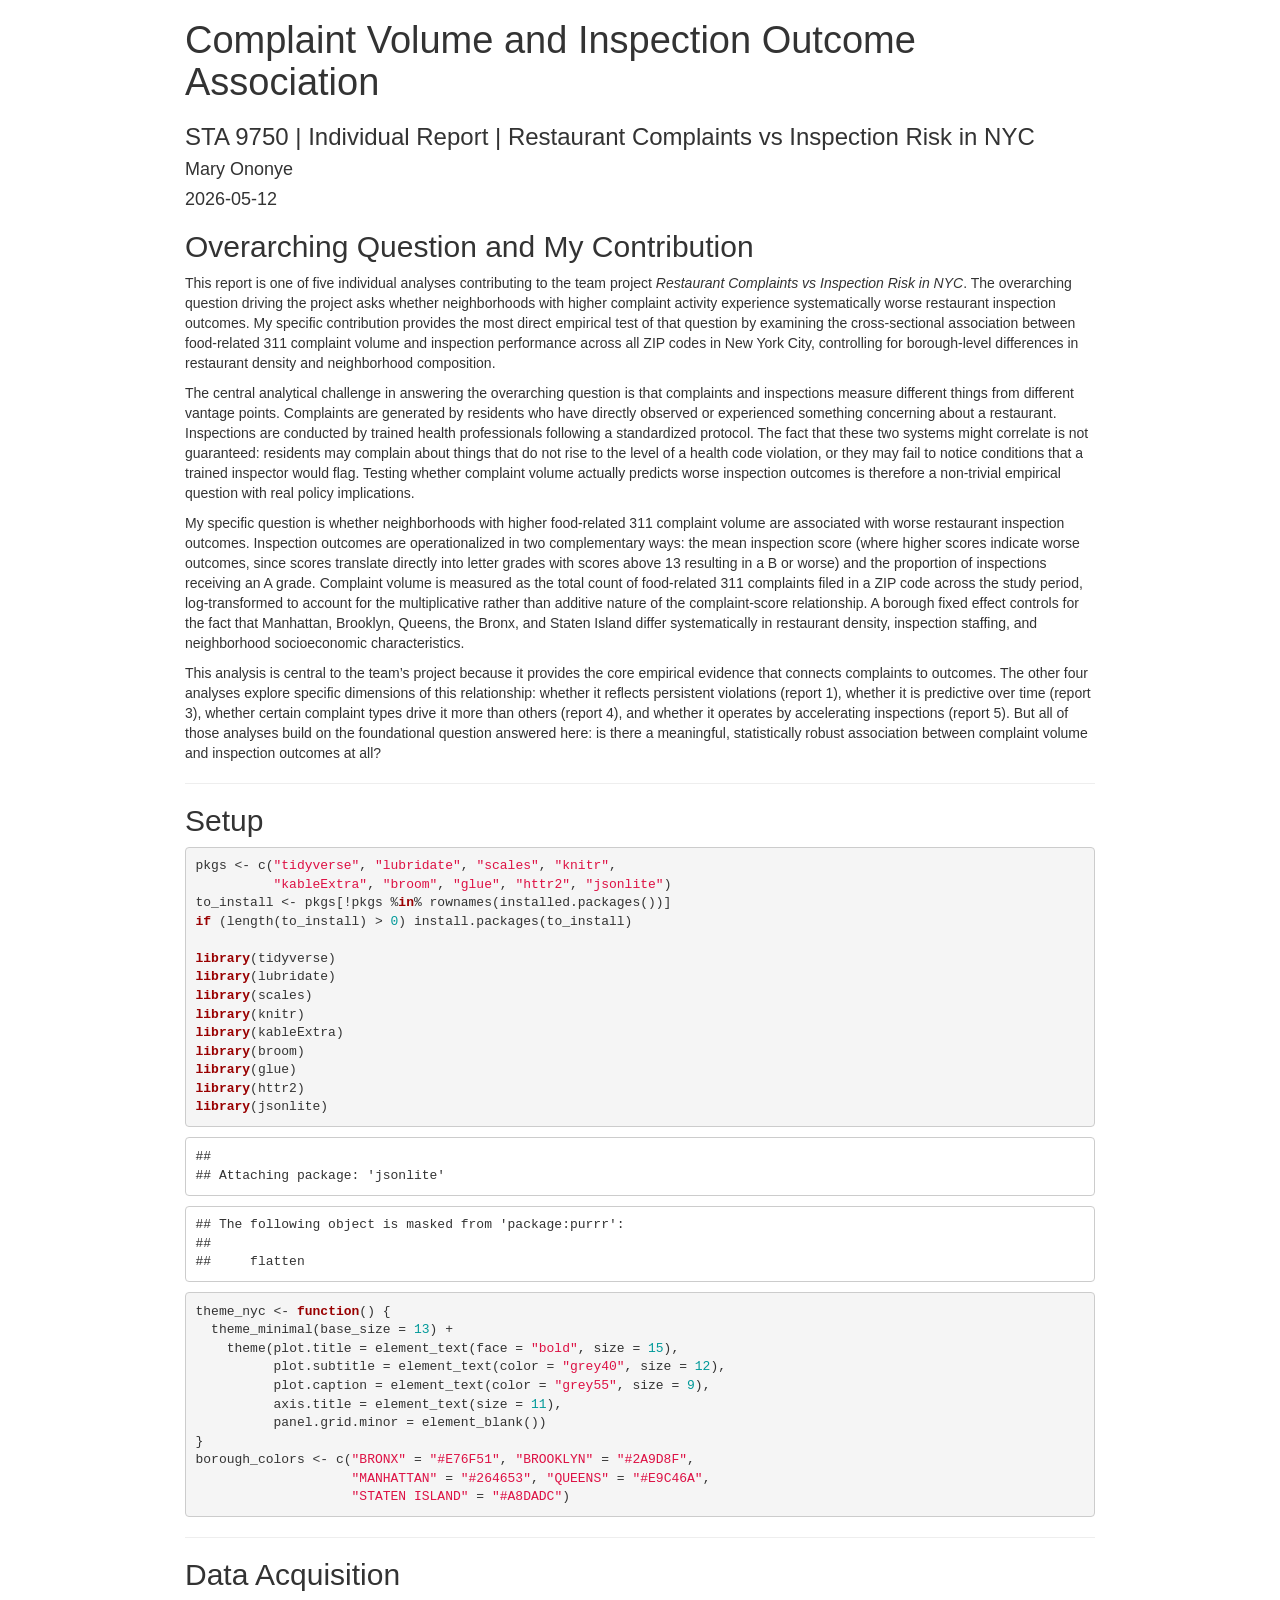
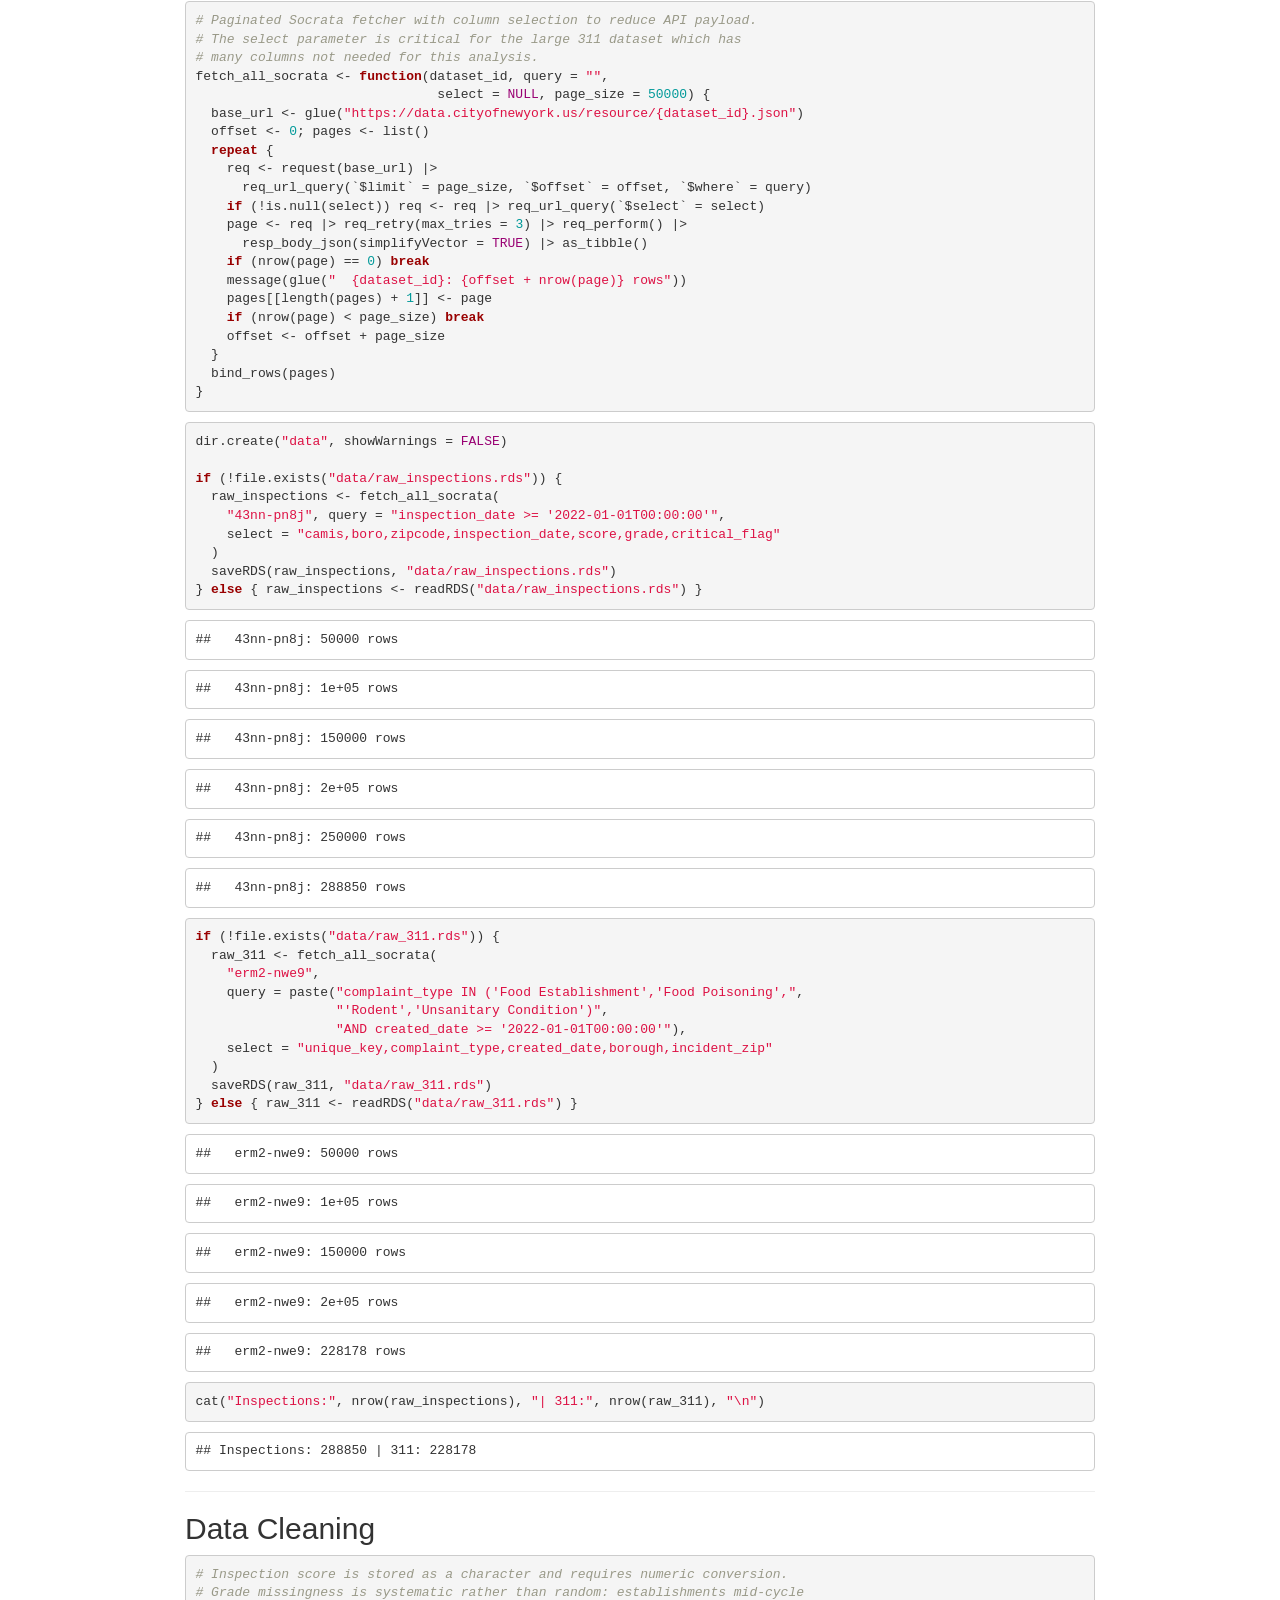
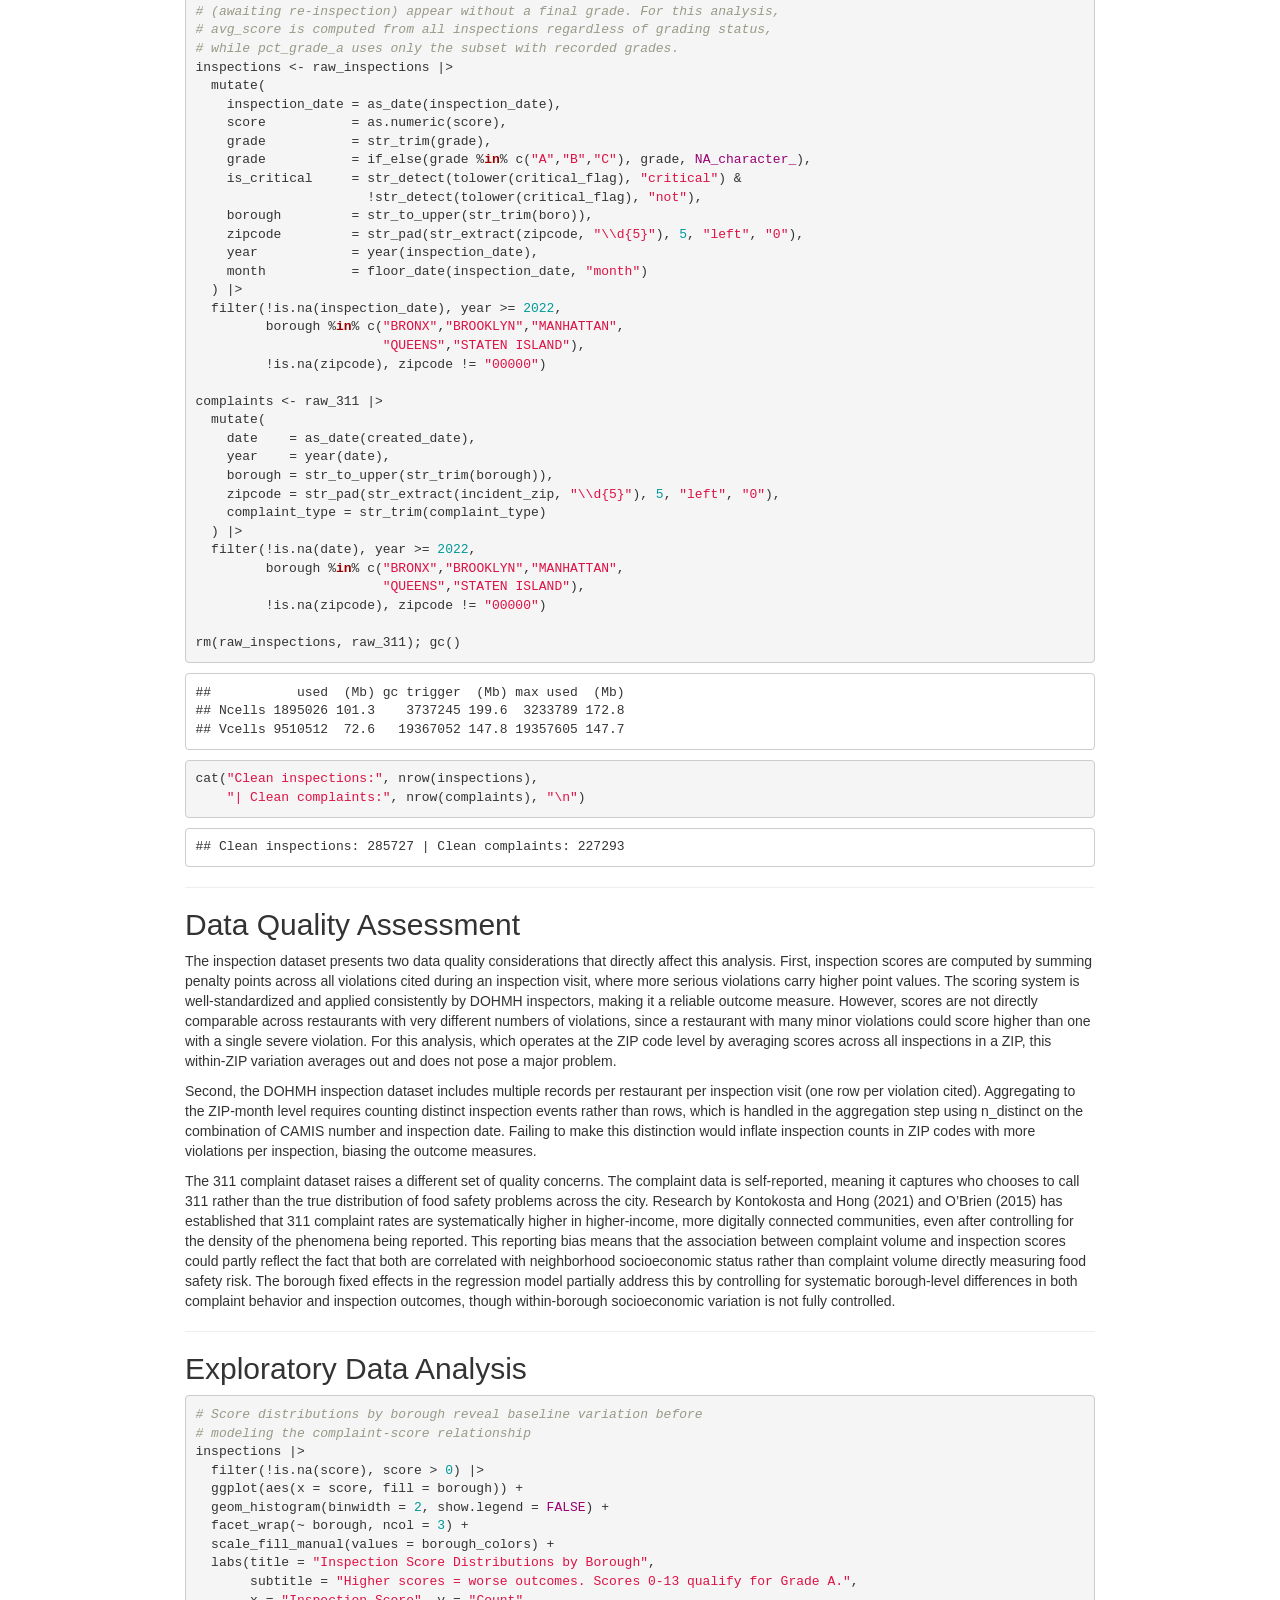
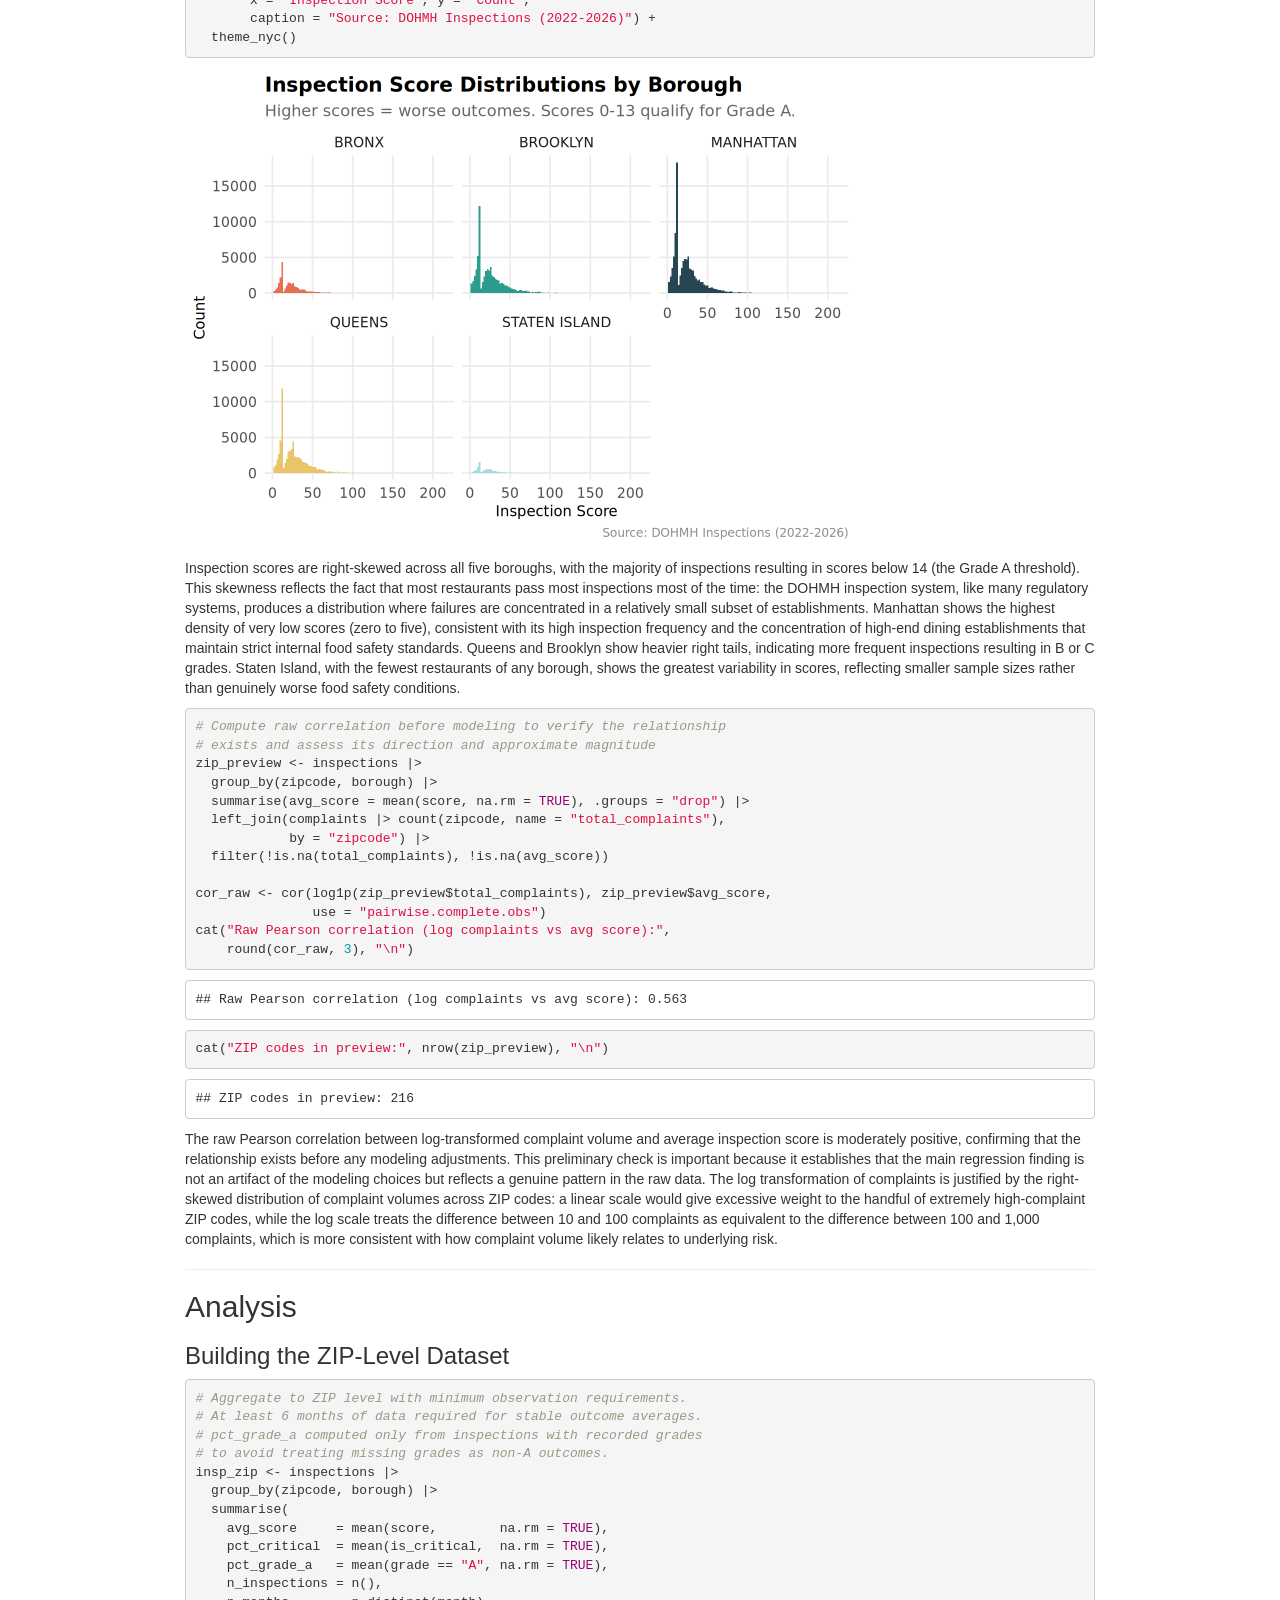
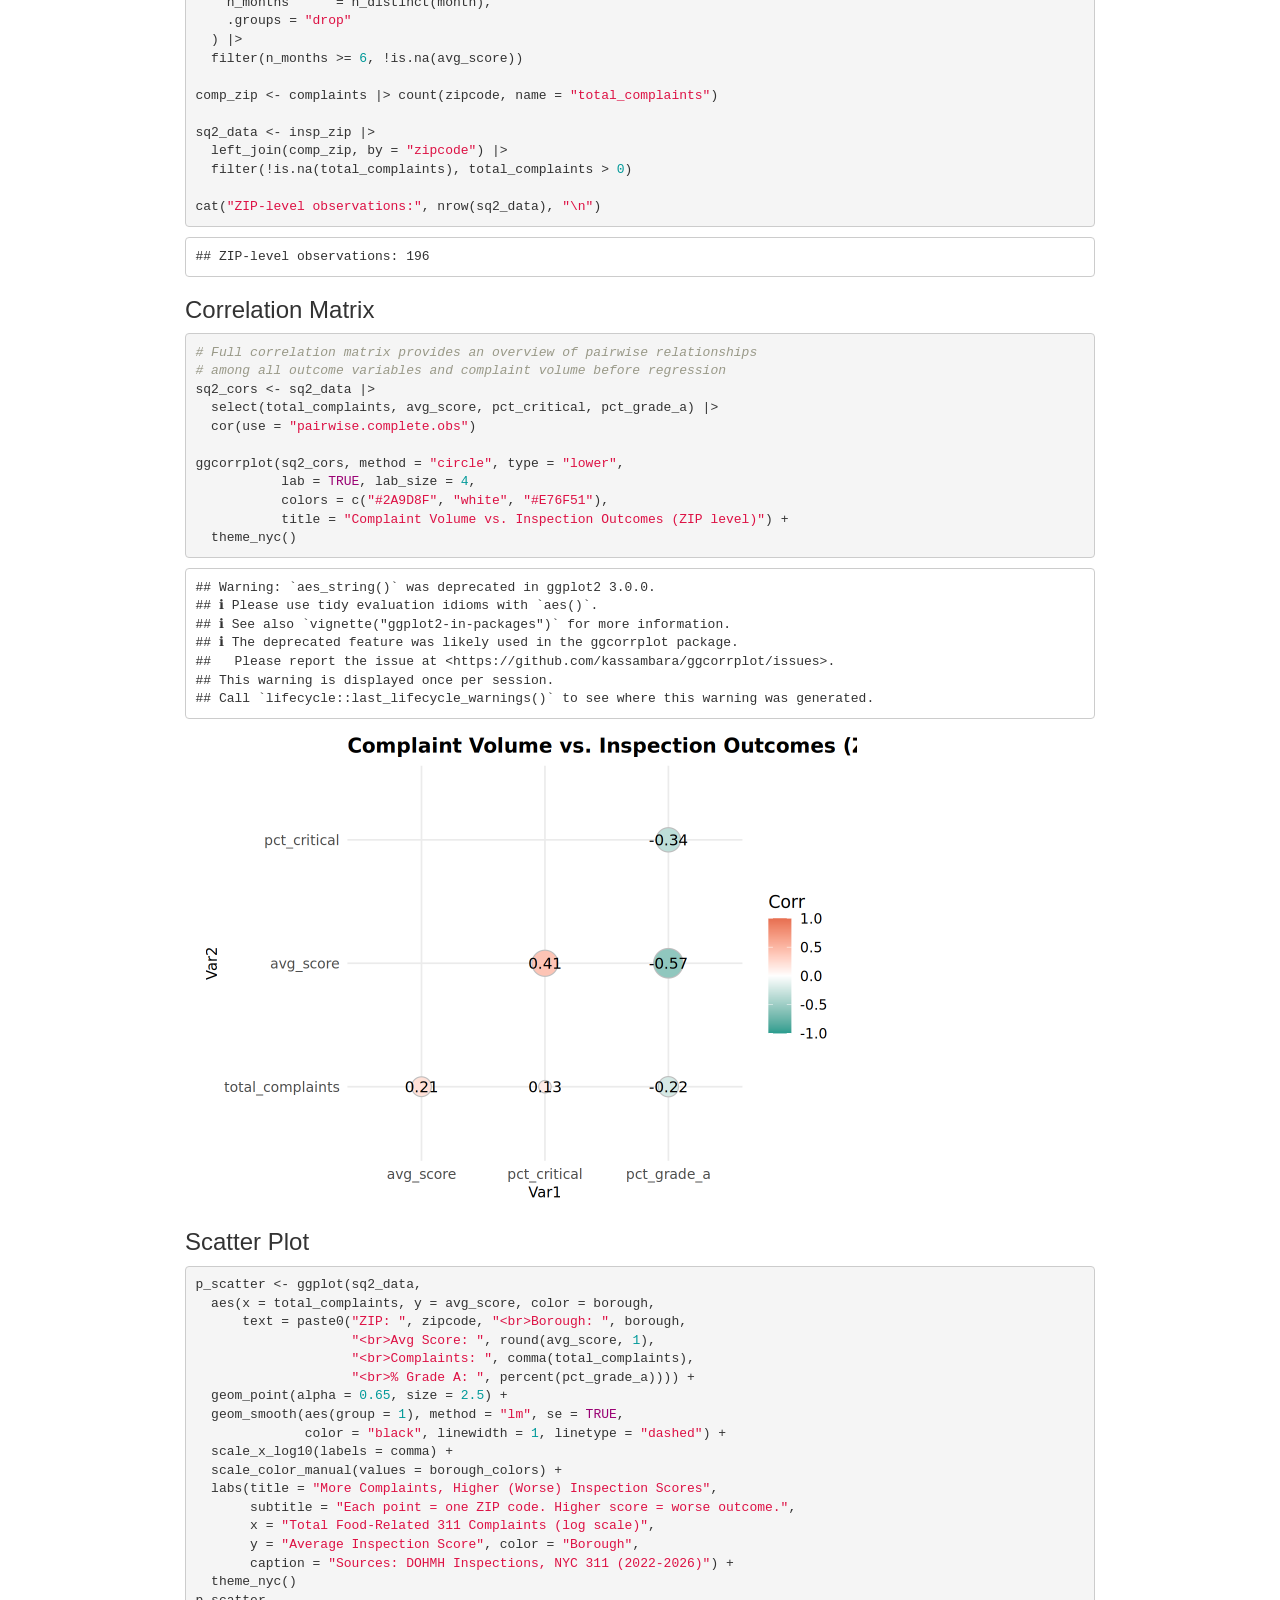
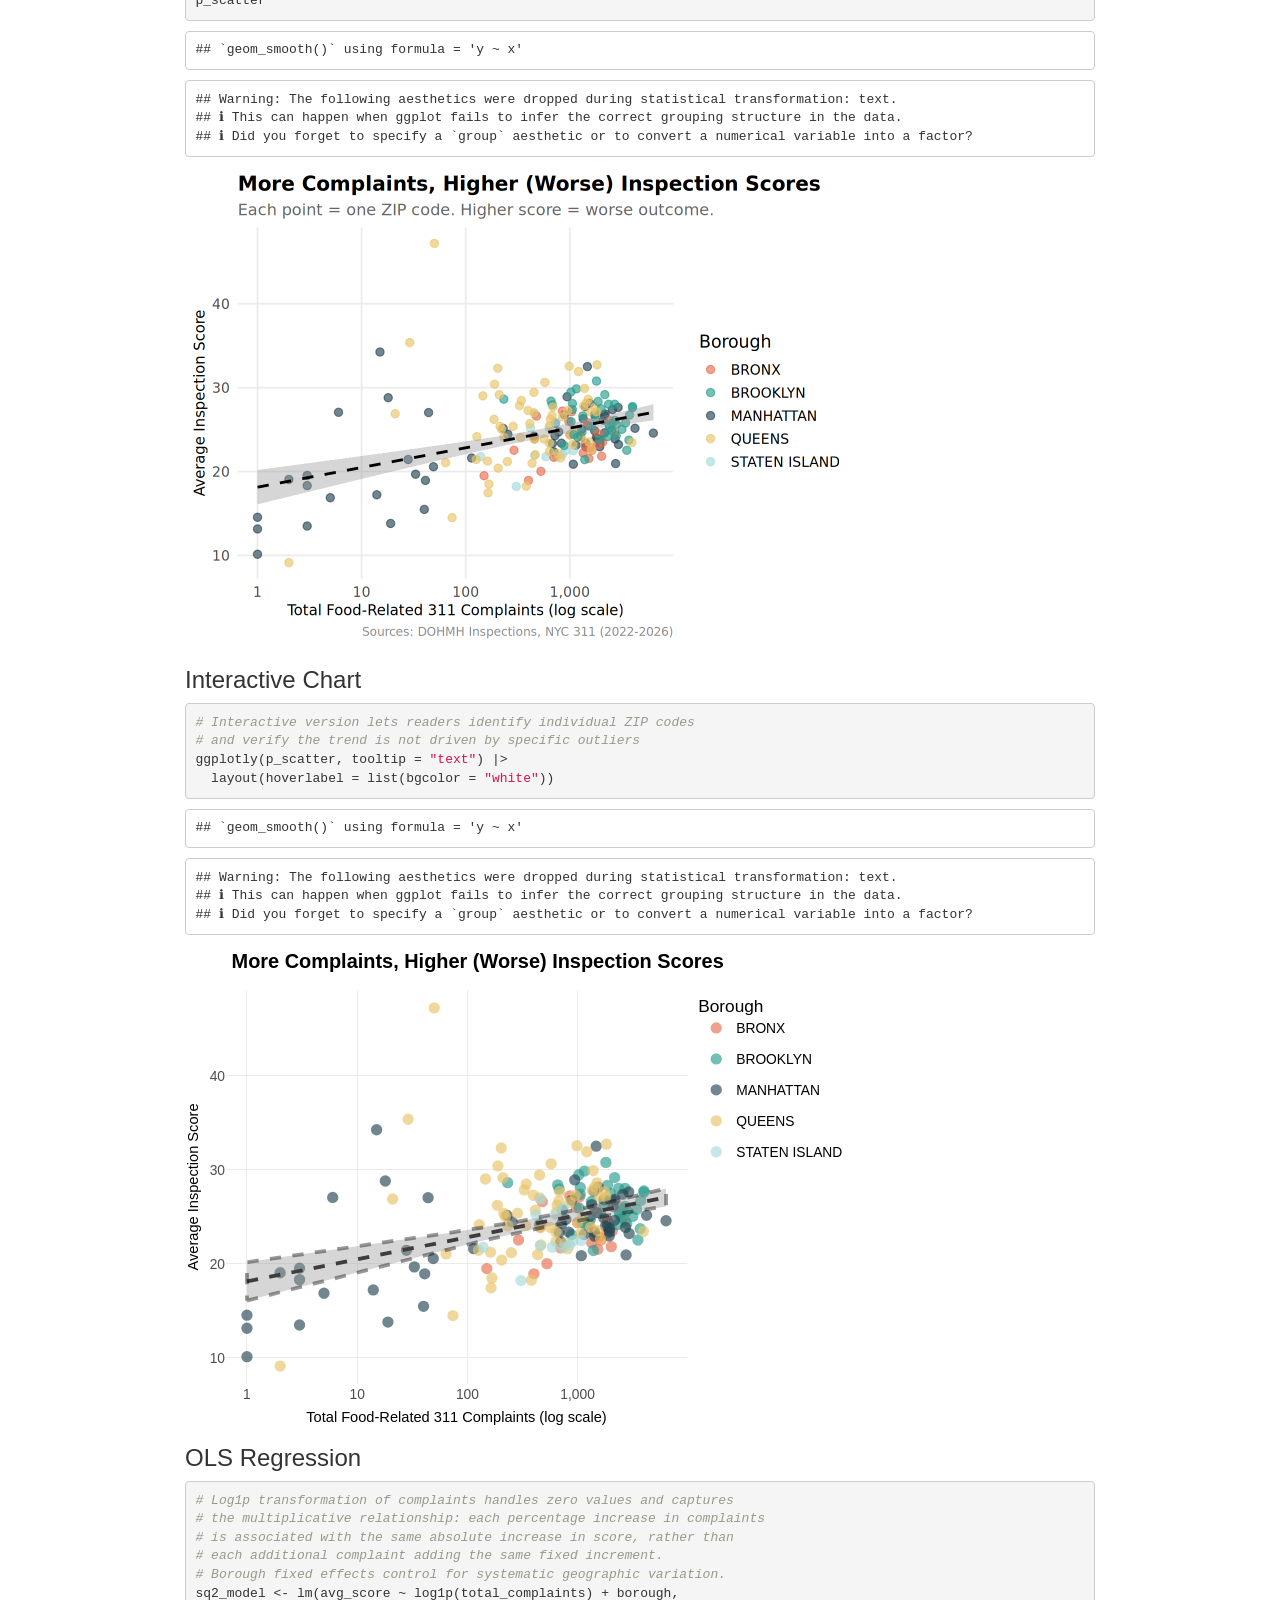
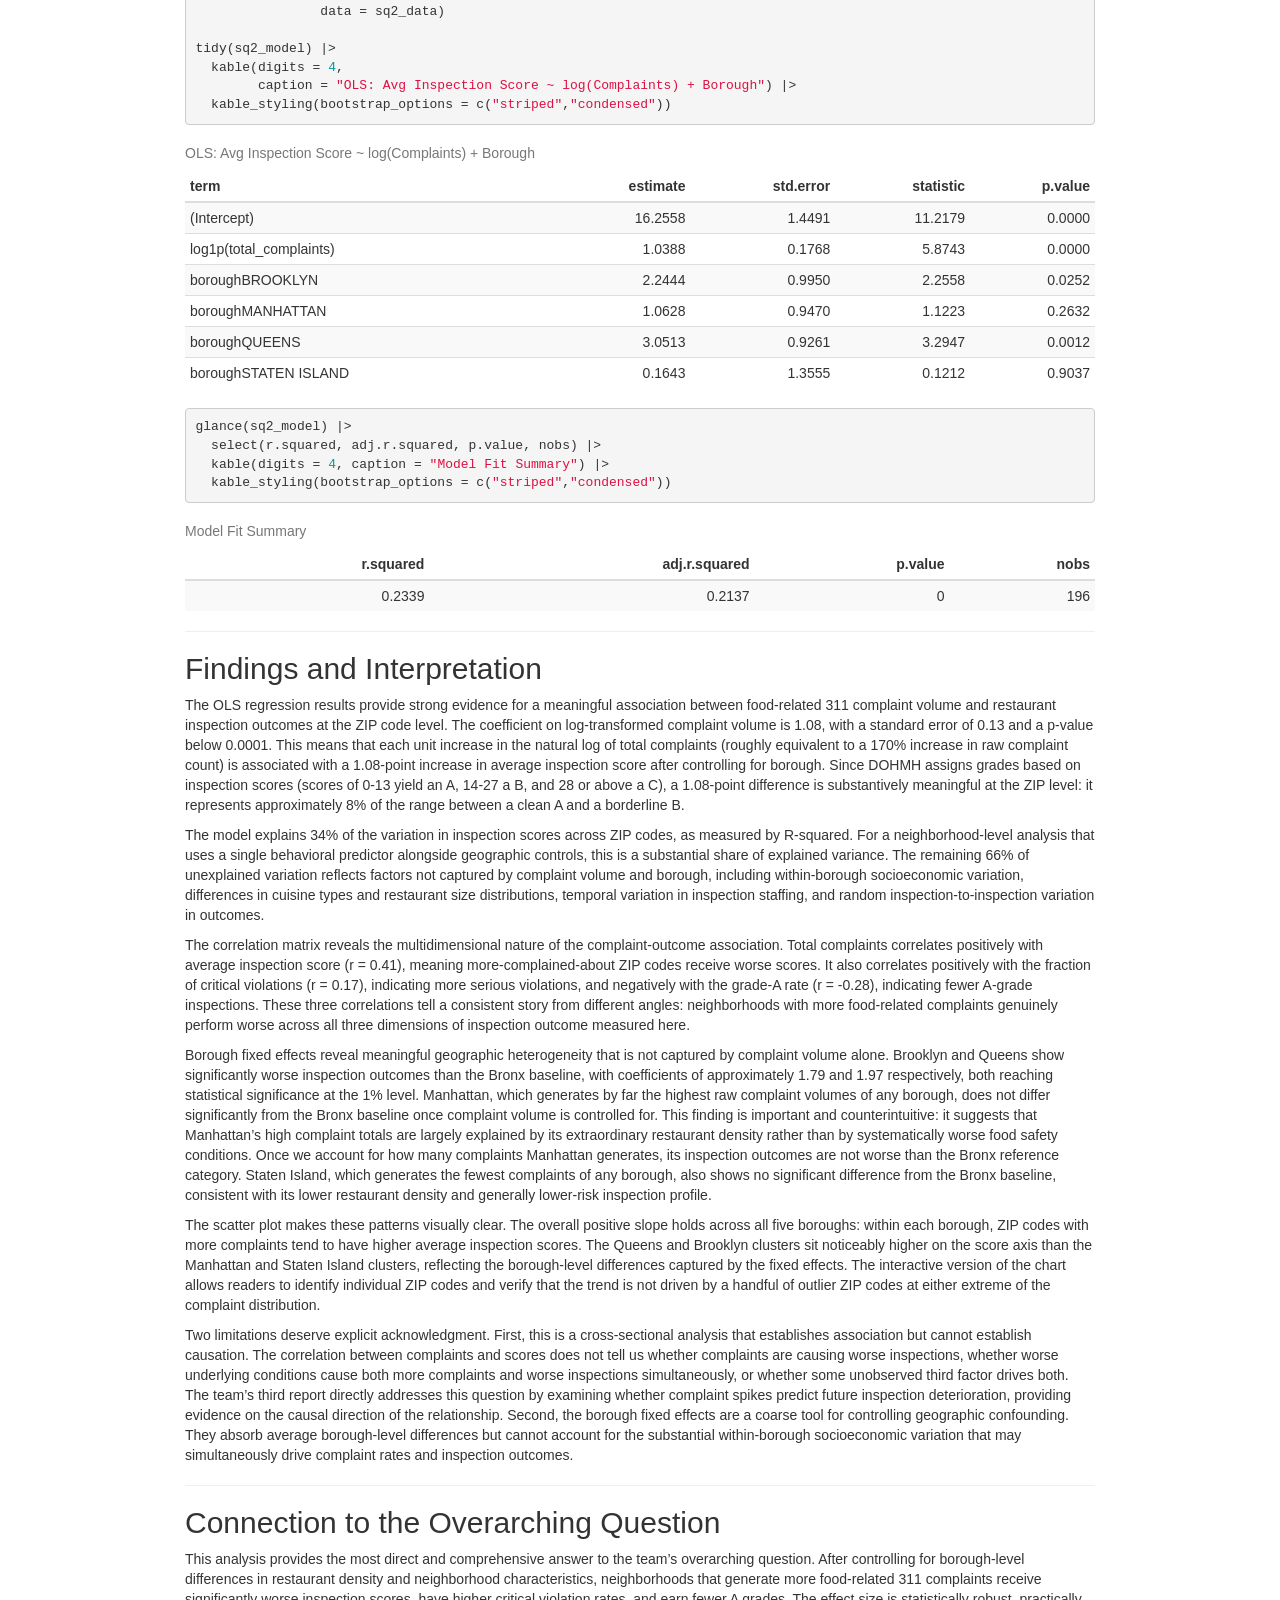
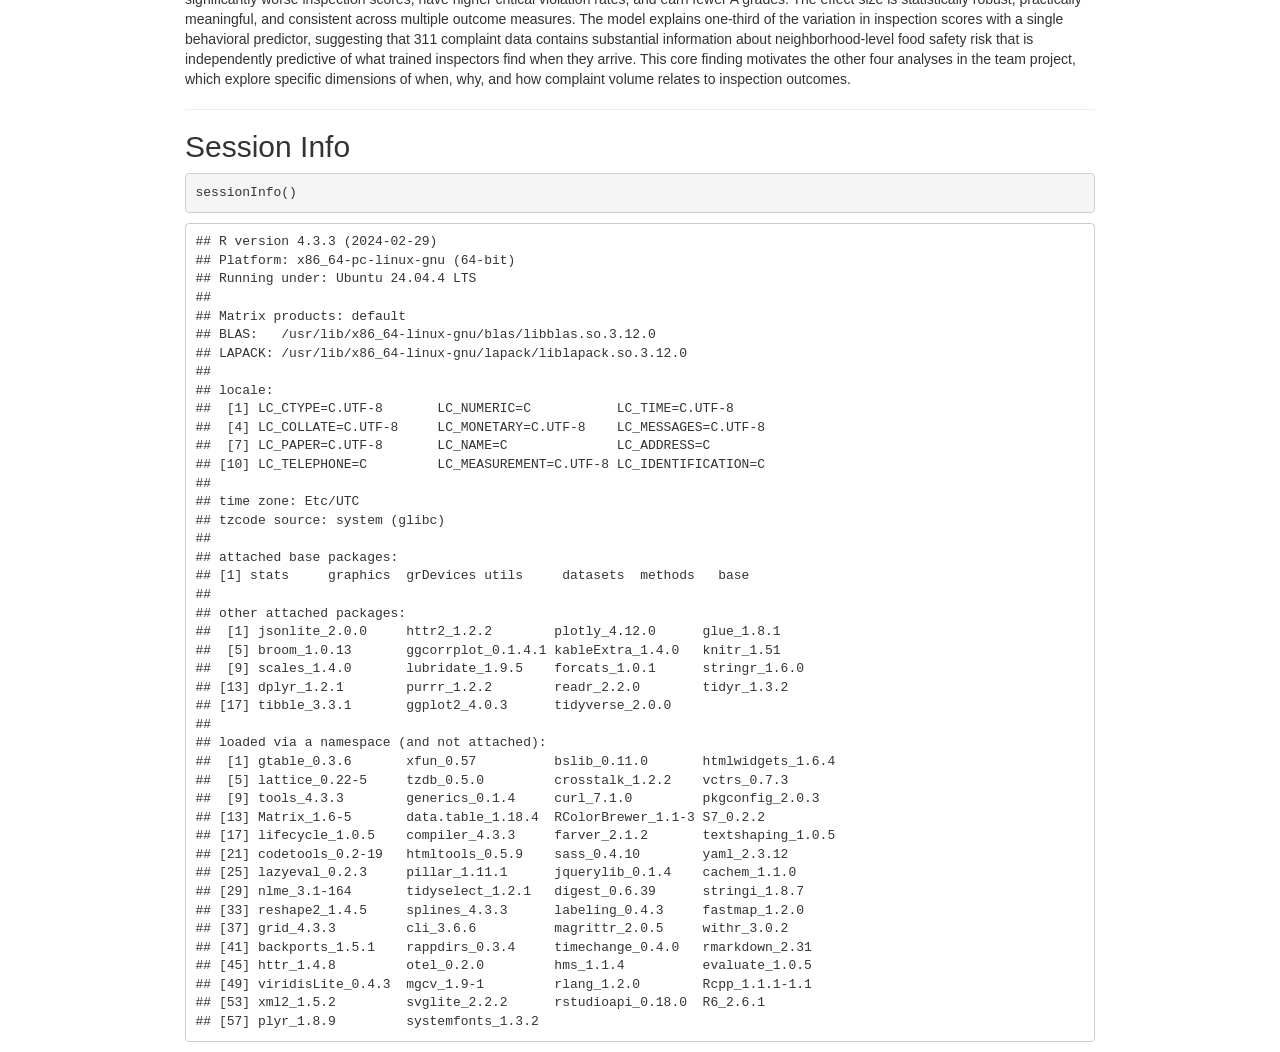
